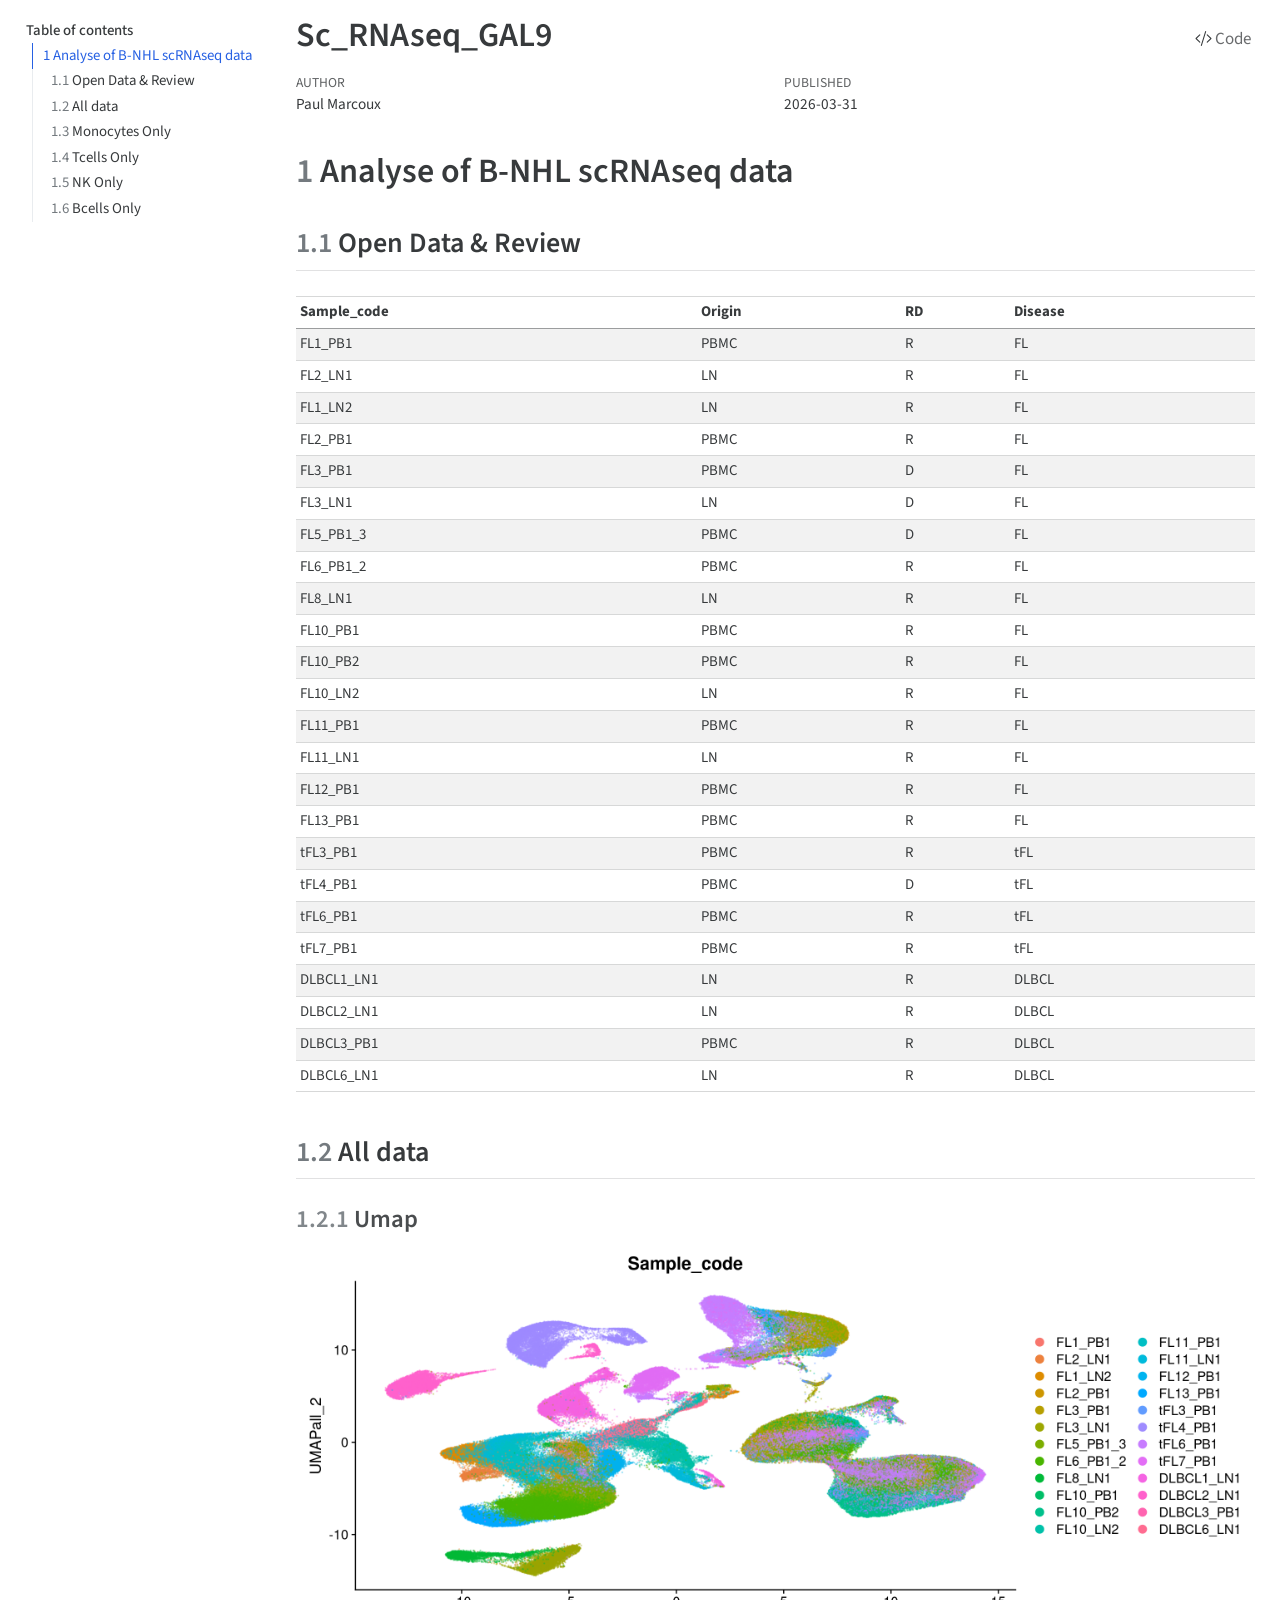
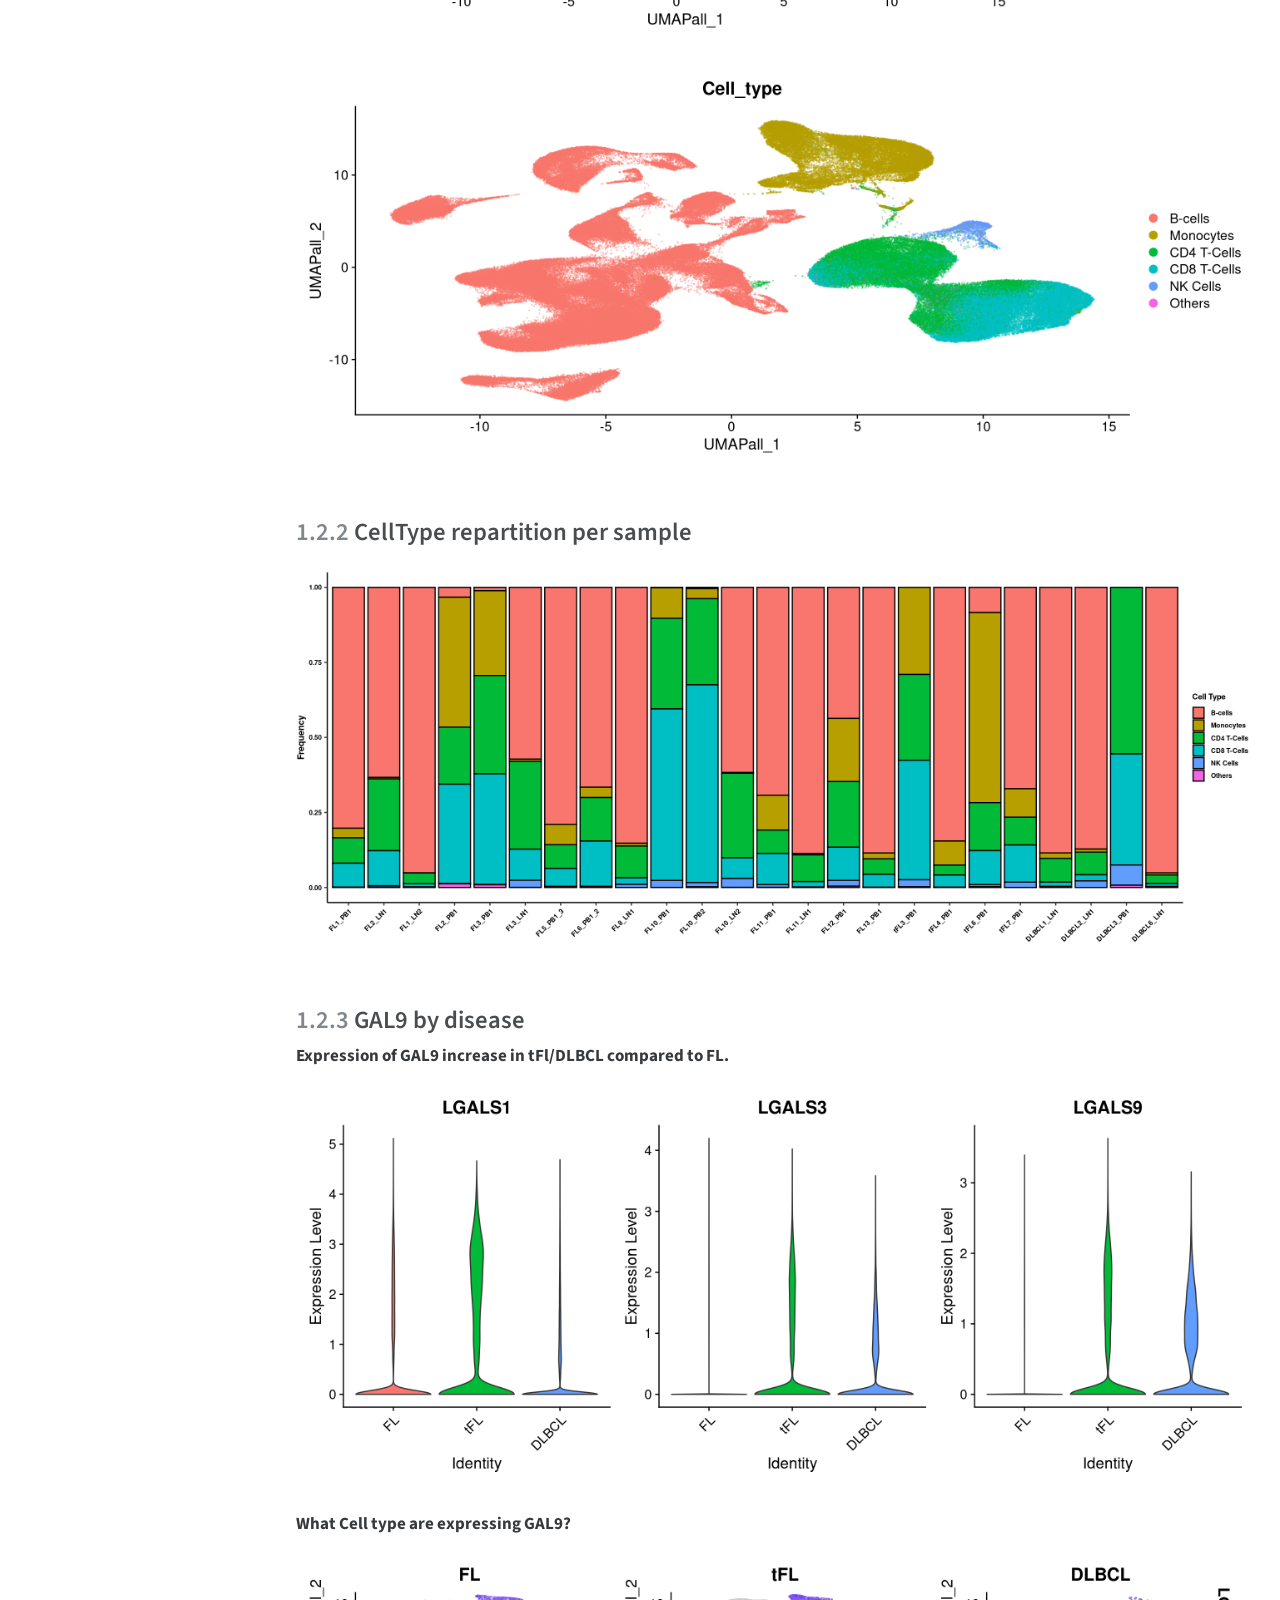
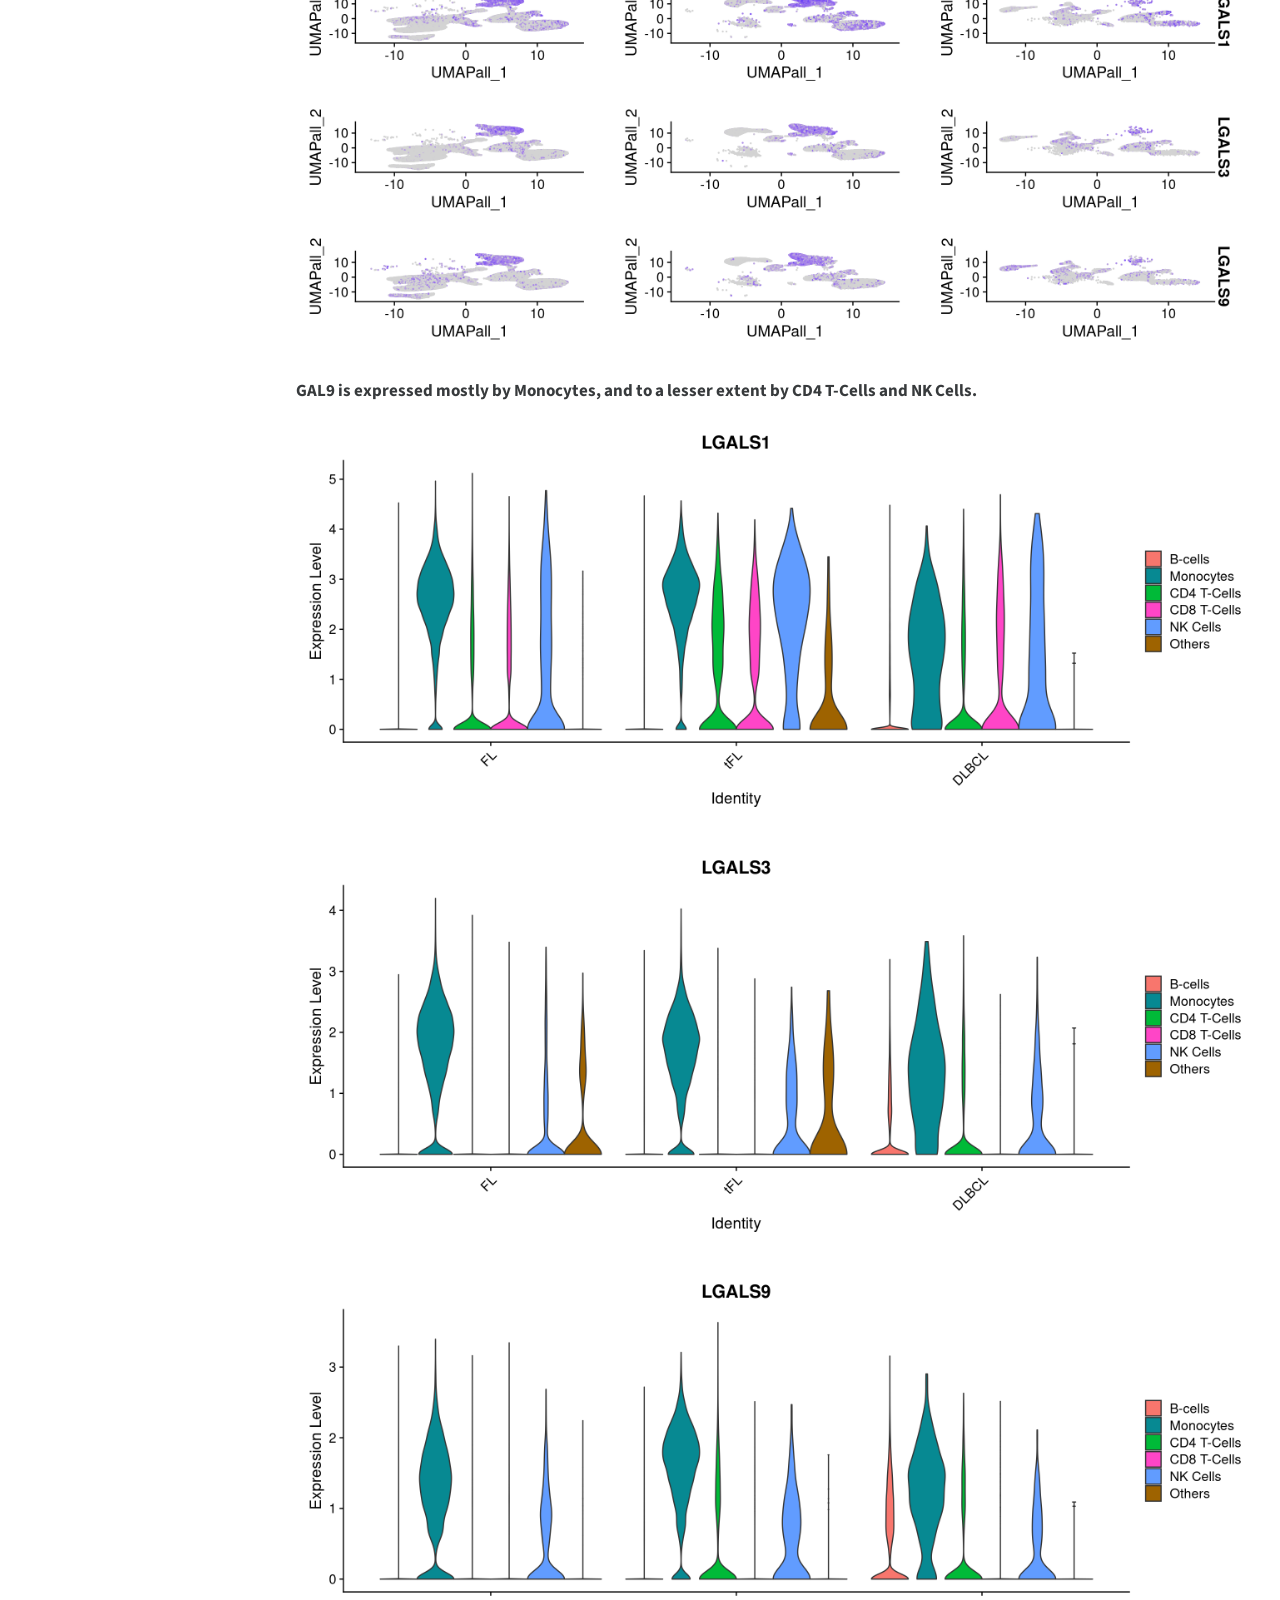
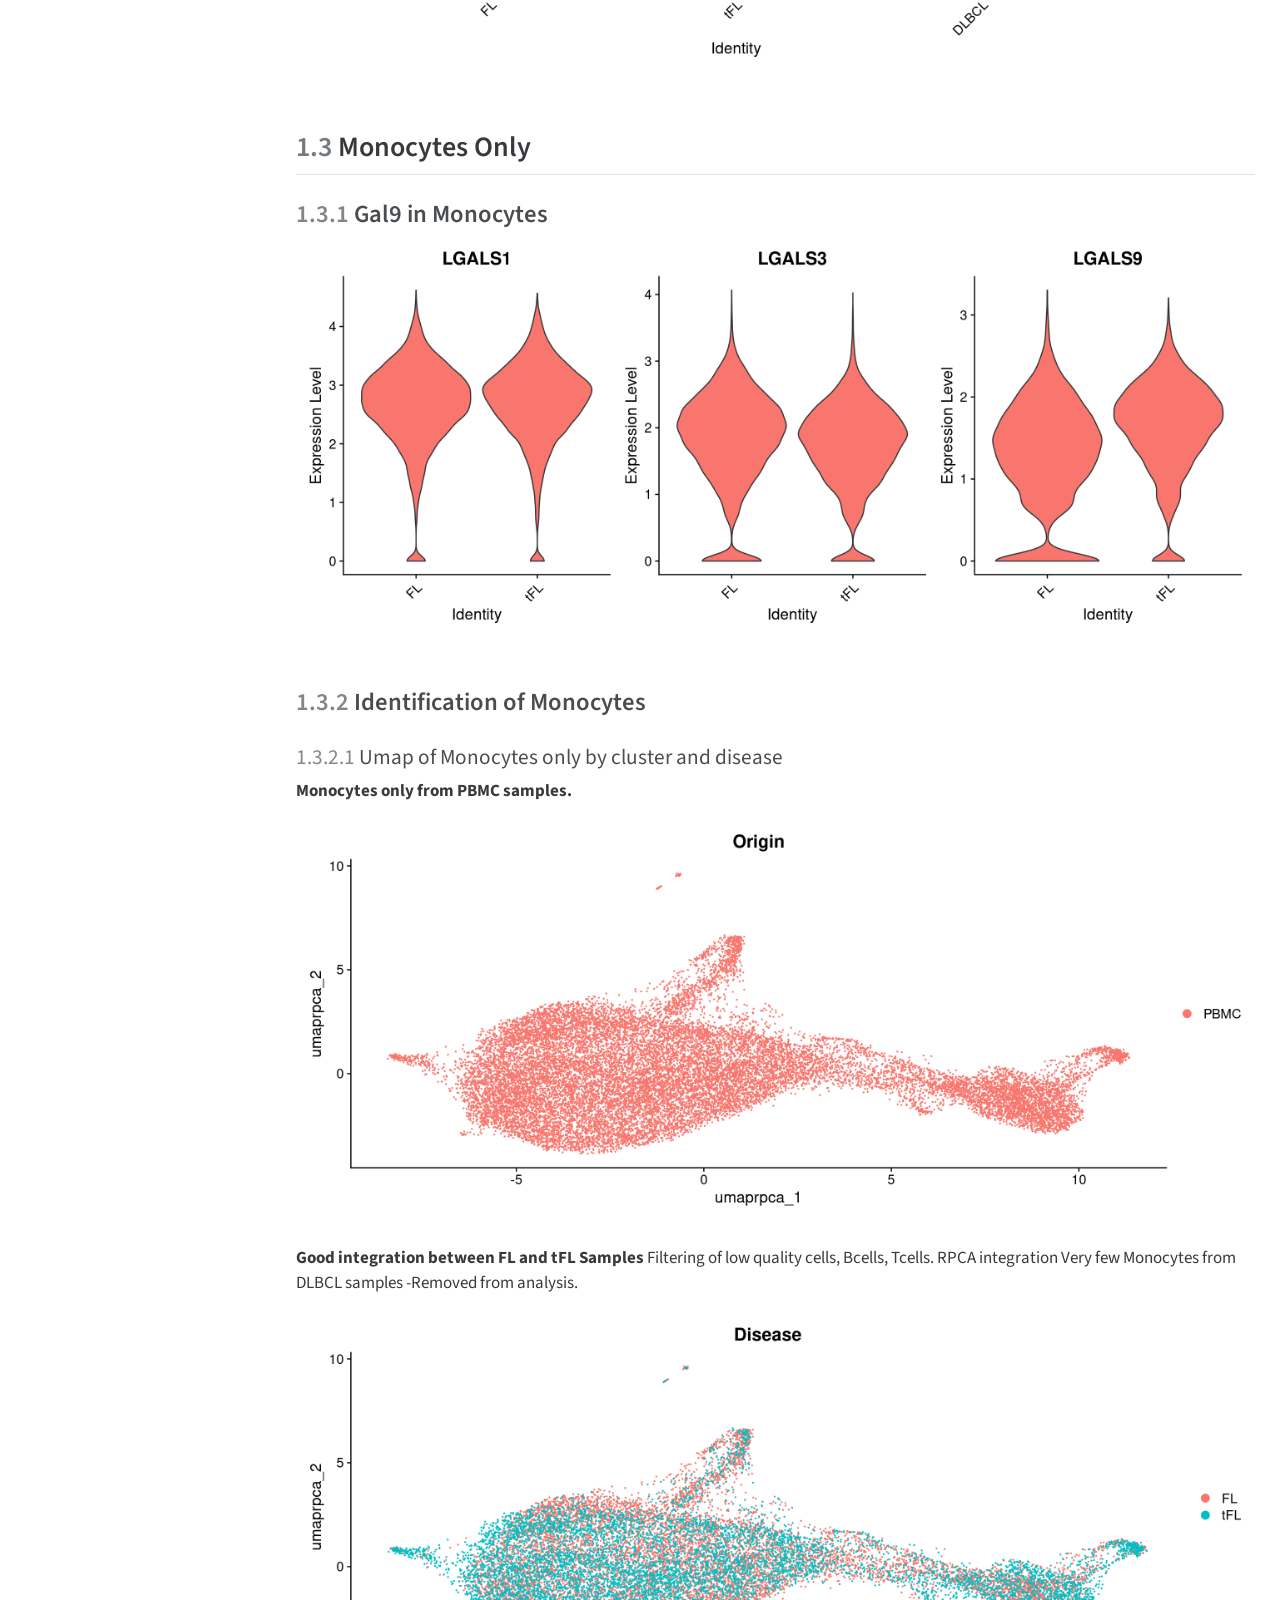
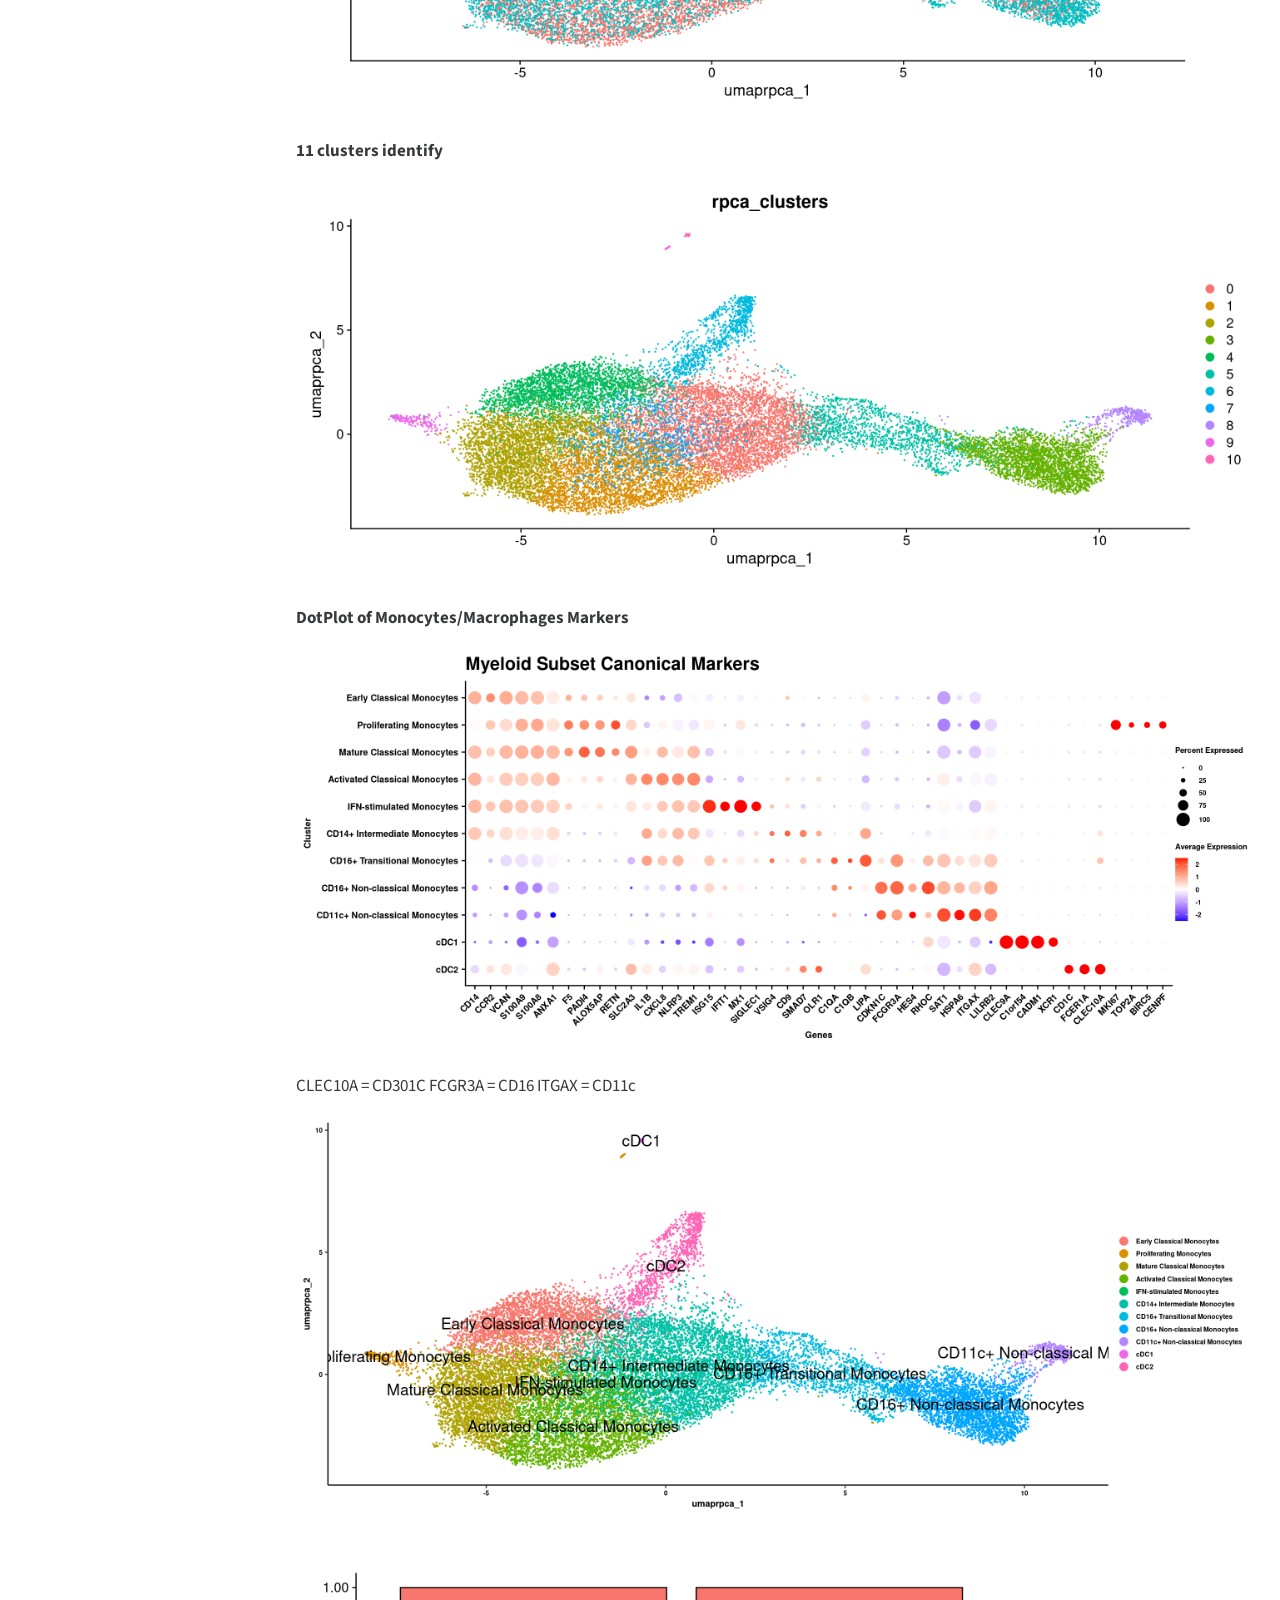
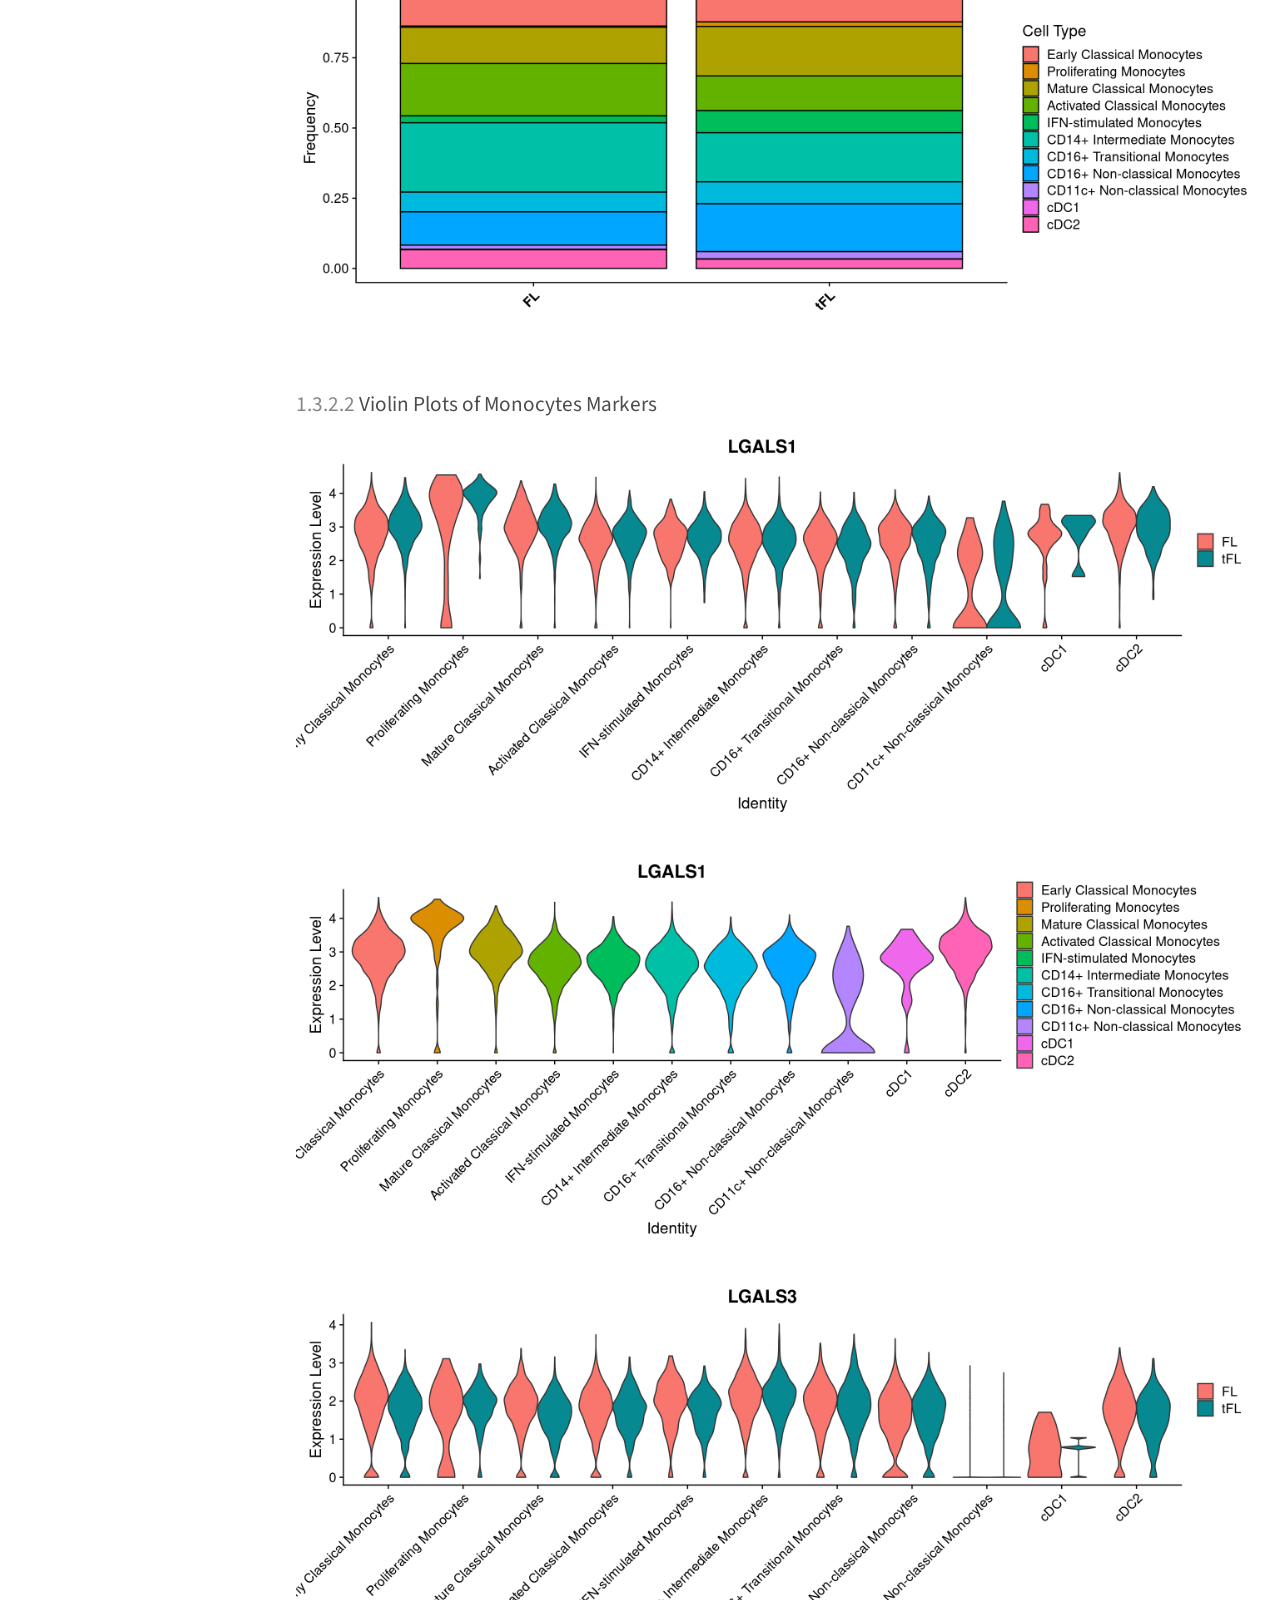
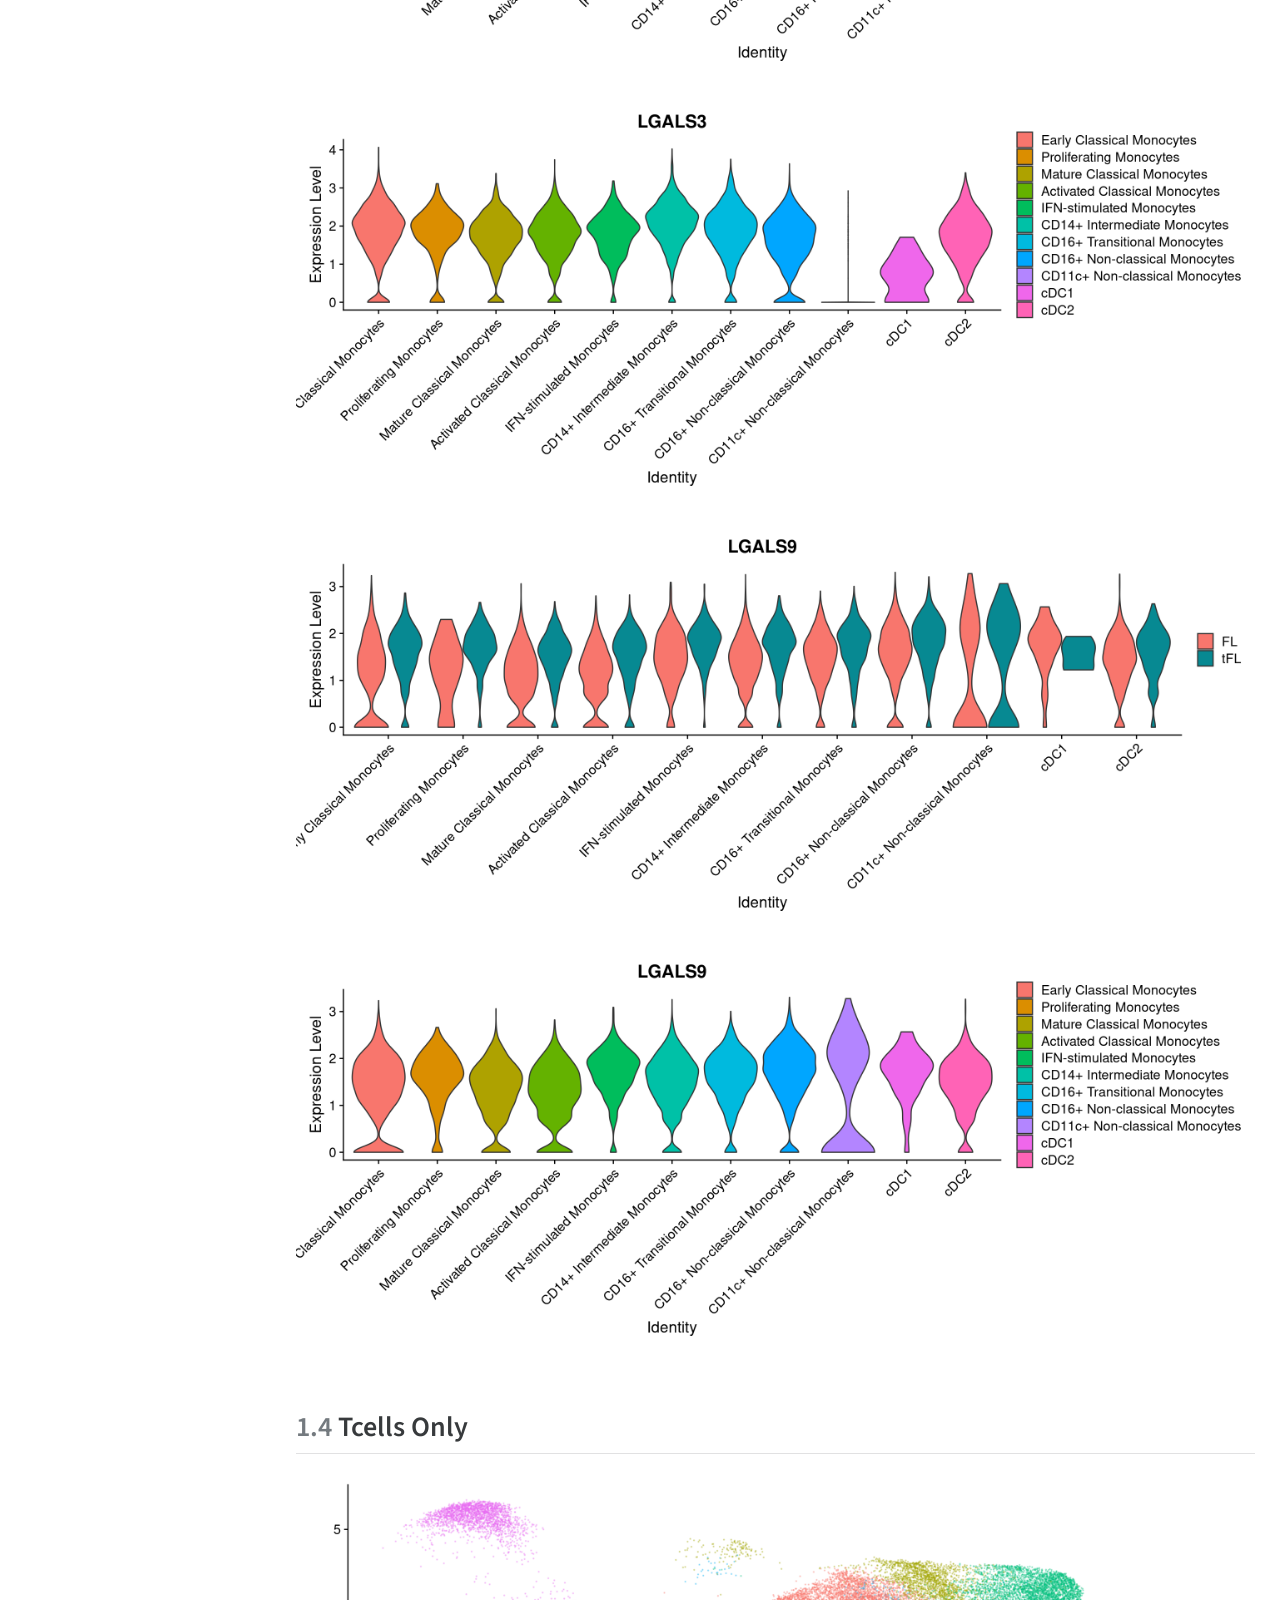
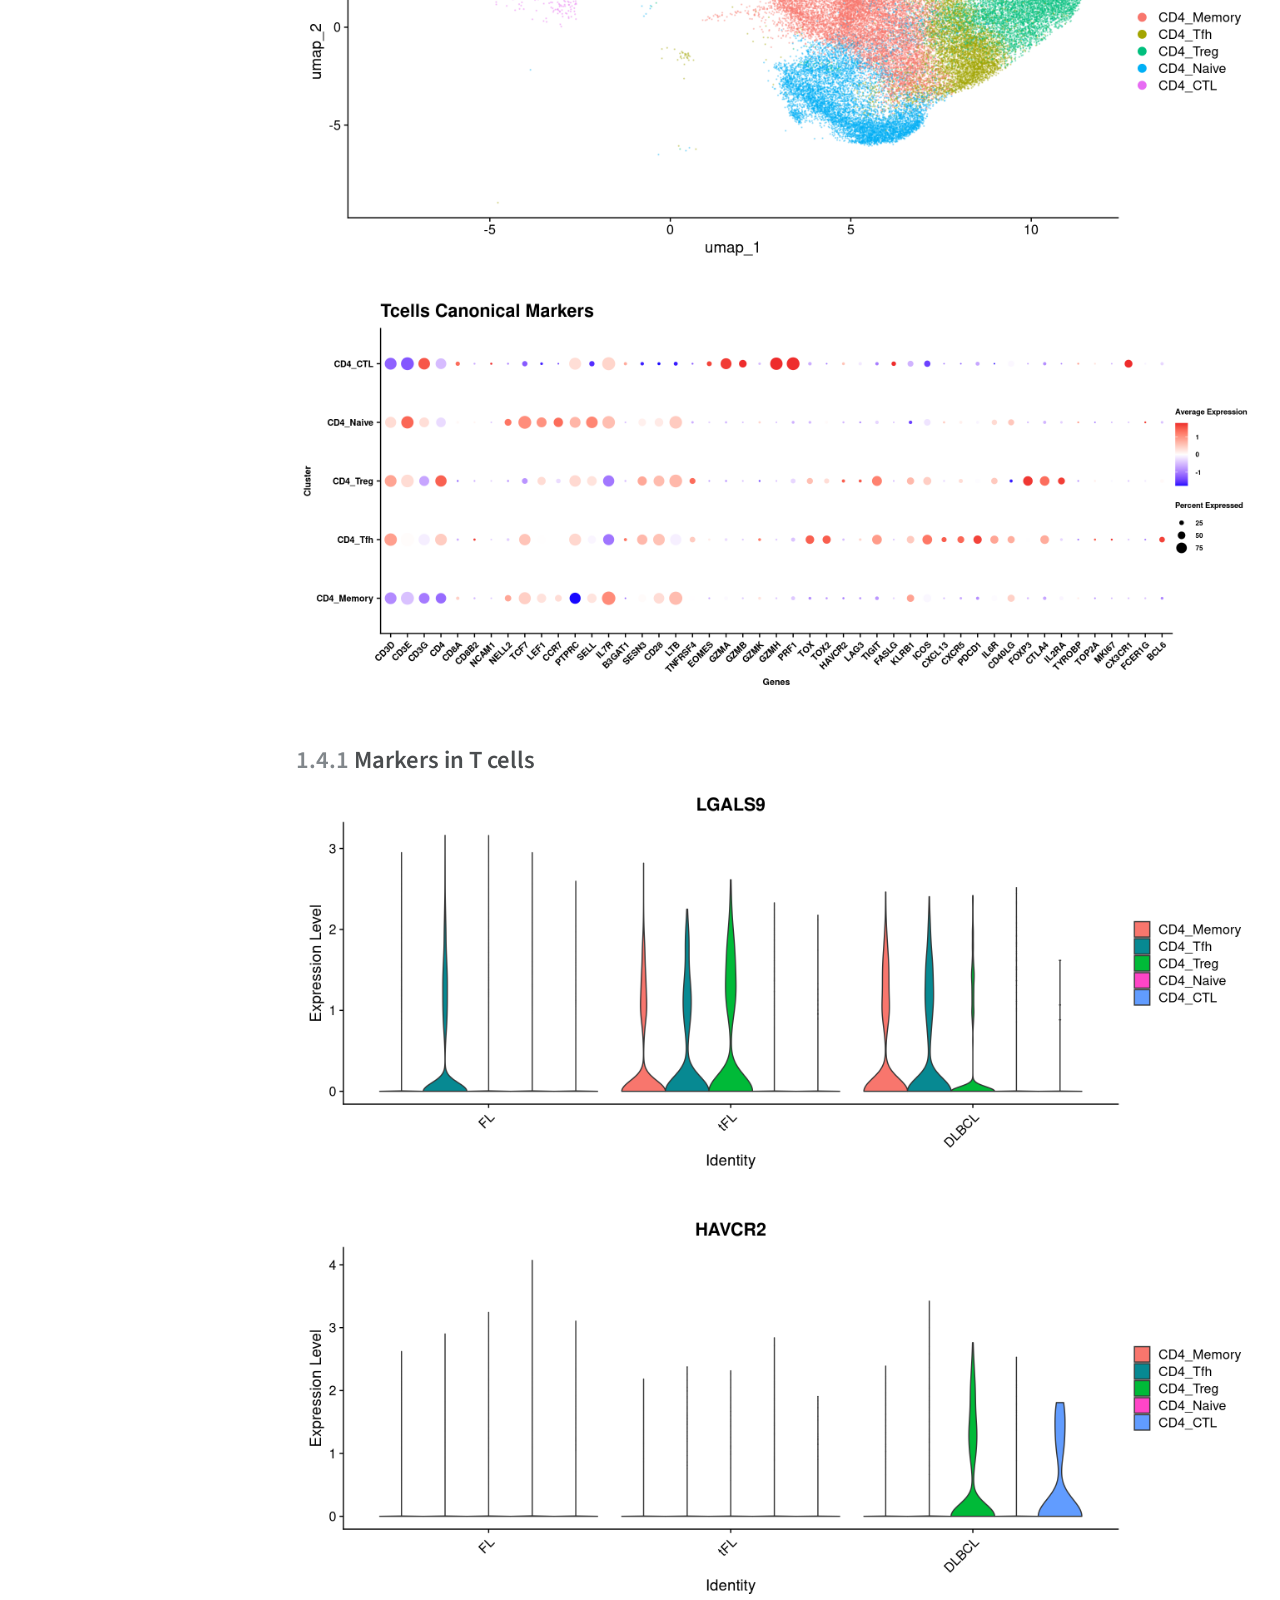
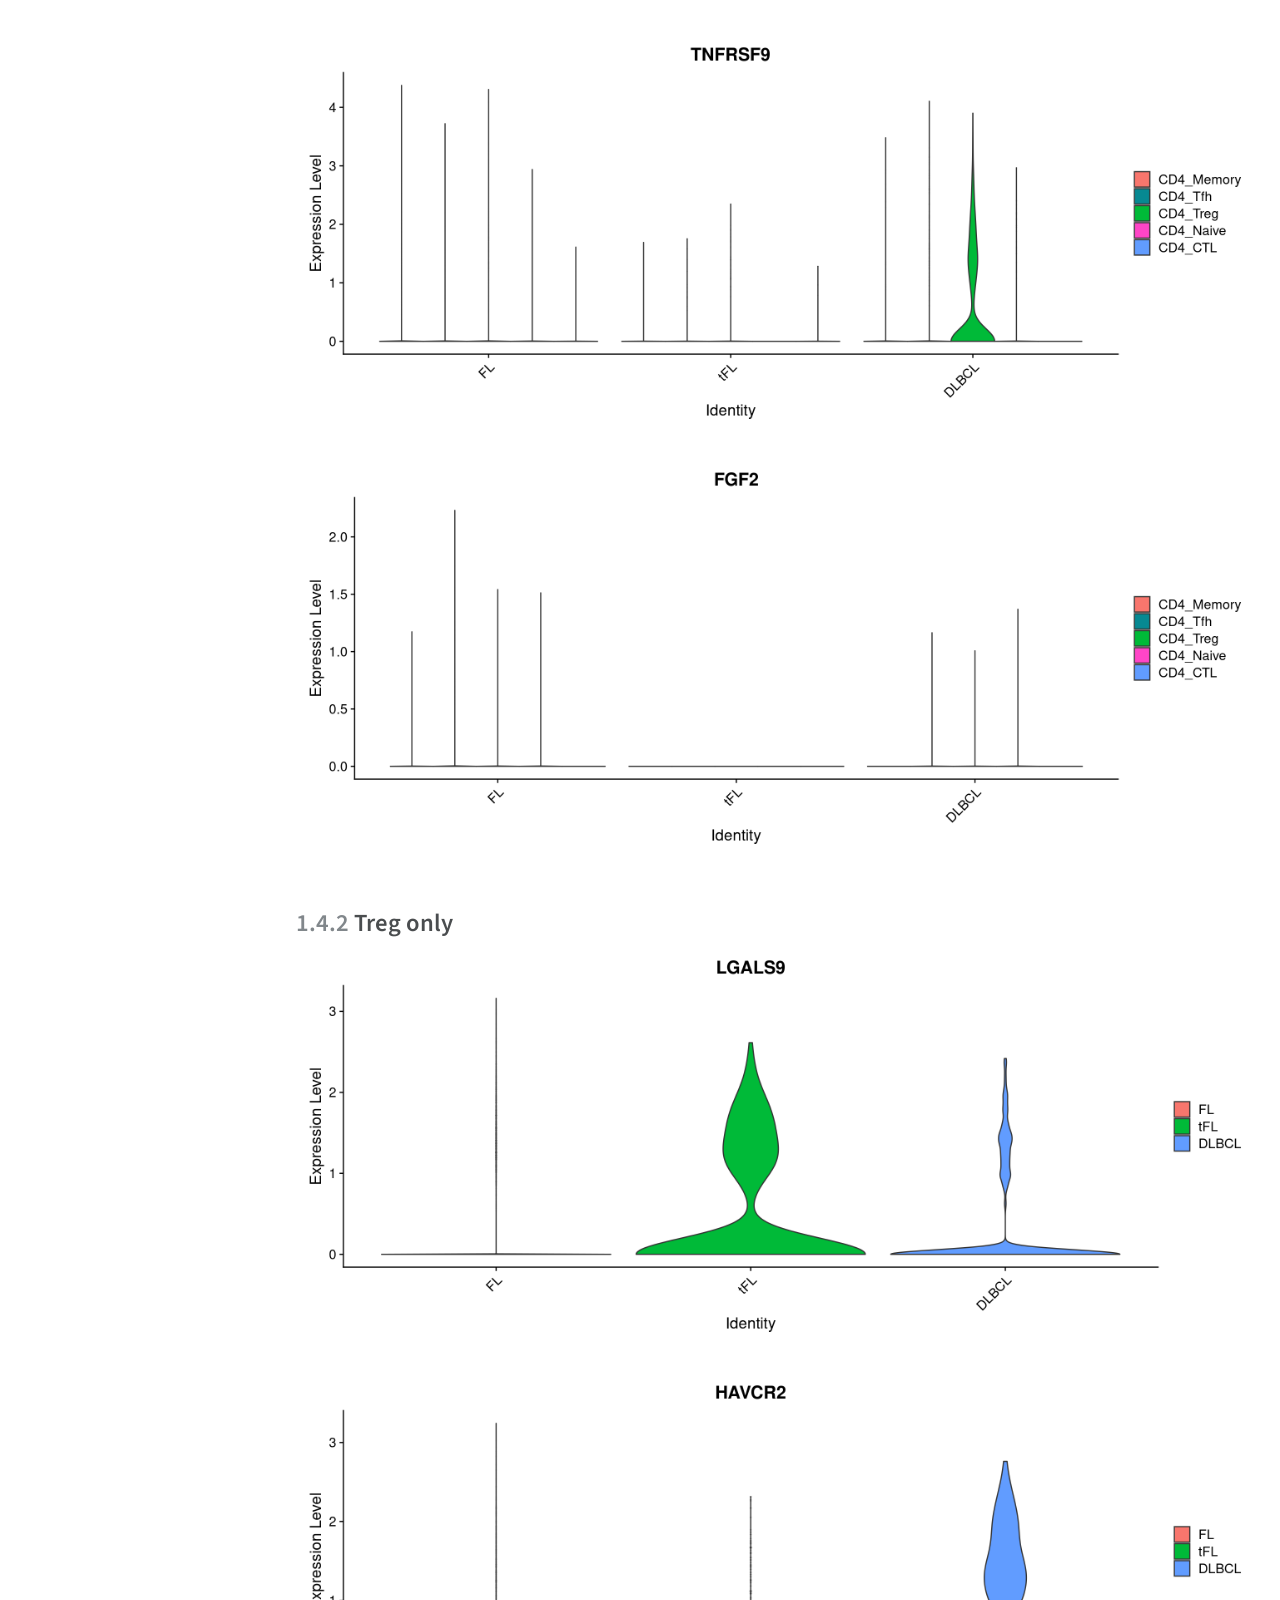
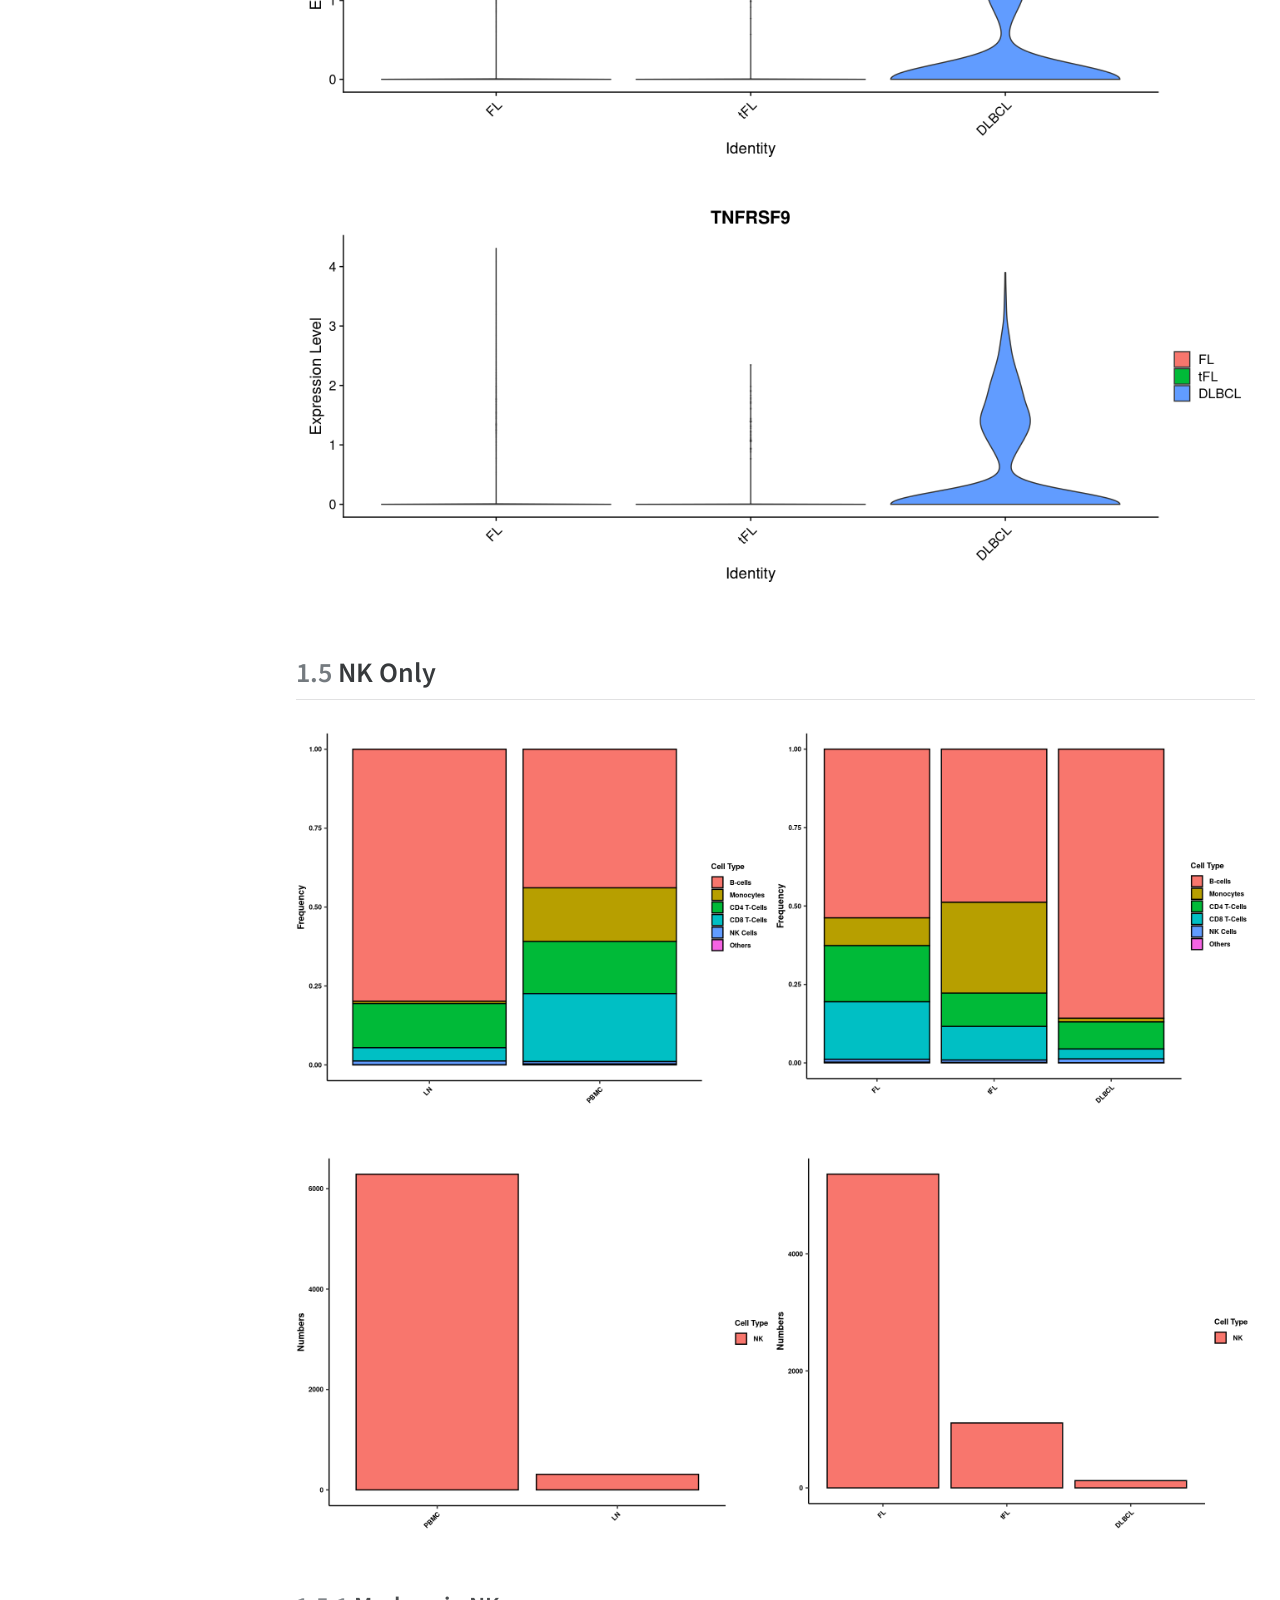
==== Sc_RNAseq_GAL9.html @ 0fa1326a "Built site for gh-pages" ====
<!DOCTYPE html>
<html xmlns="http://www.w3.org/1999/xhtml" lang="en" xml:lang="en"><head>

<meta charset="utf-8">
<meta name="generator" content="quarto-1.6.42">

<meta name="viewport" content="width=device-width, initial-scale=1.0, user-scalable=yes">

<meta name="author" content="Paul Marcoux">
<meta name="dcterms.date" content="2026-03-31">

<title>Sc_RNAseq_GAL9</title>
<style>
code{white-space: pre-wrap;}
span.smallcaps{font-variant: small-caps;}
div.columns{display: flex; gap: min(4vw, 1.5em);}
div.column{flex: auto; overflow-x: auto;}
div.hanging-indent{margin-left: 1.5em; text-indent: -1.5em;}
ul.task-list{list-style: none;}
ul.task-list li input[type="checkbox"] {
  width: 0.8em;
  margin: 0 0.8em 0.2em -1em; /* quarto-specific, see https://github.com/quarto-dev/quarto-cli/issues/4556 */ 
  vertical-align: middle;
}
/* CSS for syntax highlighting */
pre > code.sourceCode { white-space: pre; position: relative; }
pre > code.sourceCode > span { line-height: 1.25; }
pre > code.sourceCode > span:empty { height: 1.2em; }
.sourceCode { overflow: visible; }
code.sourceCode > span { color: inherit; text-decoration: inherit; }
div.sourceCode { margin: 1em 0; }
pre.sourceCode { margin: 0; }
@media screen {
div.sourceCode { overflow: auto; }
}
@media print {
pre > code.sourceCode { white-space: pre-wrap; }
pre > code.sourceCode > span { display: inline-block; text-indent: -5em; padding-left: 5em; }
}
pre.numberSource code
  { counter-reset: source-line 0; }
pre.numberSource code > span
  { position: relative; left: -4em; counter-increment: source-line; }
pre.numberSource code > span > a:first-child::before
  { content: counter(source-line);
    position: relative; left: -1em; text-align: right; vertical-align: baseline;
    border: none; display: inline-block;
    -webkit-touch-callout: none; -webkit-user-select: none;
    -khtml-user-select: none; -moz-user-select: none;
    -ms-user-select: none; user-select: none;
    padding: 0 4px; width: 4em;
  }
pre.numberSource { margin-left: 3em;  padding-left: 4px; }
div.sourceCode
  {   }
@media screen {
pre > code.sourceCode > span > a:first-child::before { text-decoration: underline; }
}
</style>


<script src="Sc_RNAseq_GAL9_files/libs/clipboard/clipboard.min.js"></script>
<script src="Sc_RNAseq_GAL9_files/libs/quarto-html/quarto.js"></script>
<script src="Sc_RNAseq_GAL9_files/libs/quarto-html/popper.min.js"></script>
<script src="Sc_RNAseq_GAL9_files/libs/quarto-html/tippy.umd.min.js"></script>
<script src="Sc_RNAseq_GAL9_files/libs/quarto-html/anchor.min.js"></script>
<link href="Sc_RNAseq_GAL9_files/libs/quarto-html/tippy.css" rel="stylesheet">
<link href="Sc_RNAseq_GAL9_files/libs/quarto-html/quarto-syntax-highlighting-2f5df379a58b258e96c21c0638c20c03.css" rel="stylesheet" id="quarto-text-highlighting-styles">
<script src="Sc_RNAseq_GAL9_files/libs/bootstrap/bootstrap.min.js"></script>
<link href="Sc_RNAseq_GAL9_files/libs/bootstrap/bootstrap-icons.css" rel="stylesheet">
<link href="Sc_RNAseq_GAL9_files/libs/bootstrap/bootstrap-c794ee49b626ebf914d72f2d9e6b3318.min.css" rel="stylesheet" append-hash="true" id="quarto-bootstrap" data-mode="light">


</head>

<body>

<div id="quarto-content" class="page-columns page-rows-contents page-layout-full toc-left">
<div id="quarto-sidebar-toc-left" class="sidebar toc-left">
  <nav id="TOC" role="doc-toc" class="toc-active">
    <h2 id="toc-title">Table of contents</h2>
   
  <ul>
  <li><a href="#analyse-of-b-nhl-scrnaseq-data" id="toc-analyse-of-b-nhl-scrnaseq-data" class="nav-link active" data-scroll-target="#analyse-of-b-nhl-scrnaseq-data"><span class="header-section-number">1</span> Analyse of B-NHL scRNAseq data</a>
  <ul class="collapse">
  <li><a href="#open-data-review" id="toc-open-data-review" class="nav-link" data-scroll-target="#open-data-review"><span class="header-section-number">1.1</span> Open Data &amp; Review</a></li>
  <li><a href="#all-data" id="toc-all-data" class="nav-link" data-scroll-target="#all-data"><span class="header-section-number">1.2</span> All data</a>
  <ul class="collapse">
  <li><a href="#umap" id="toc-umap" class="nav-link" data-scroll-target="#umap"><span class="header-section-number">1.2.1</span> Umap</a></li>
  <li><a href="#celltype-repartition-per-sample" id="toc-celltype-repartition-per-sample" class="nav-link" data-scroll-target="#celltype-repartition-per-sample"><span class="header-section-number">1.2.2</span> CellType repartition per sample</a></li>
  <li><a href="#gal9-by-disease" id="toc-gal9-by-disease" class="nav-link" data-scroll-target="#gal9-by-disease"><span class="header-section-number">1.2.3</span> GAL9 by disease</a></li>
  </ul></li>
  <li><a href="#monocytes-only" id="toc-monocytes-only" class="nav-link" data-scroll-target="#monocytes-only"><span class="header-section-number">1.3</span> Monocytes Only</a>
  <ul class="collapse">
  <li><a href="#gal9-in-monocytes" id="toc-gal9-in-monocytes" class="nav-link" data-scroll-target="#gal9-in-monocytes"><span class="header-section-number">1.3.1</span> Gal9 in Monocytes</a></li>
  <li><a href="#identification-of-monocytes" id="toc-identification-of-monocytes" class="nav-link" data-scroll-target="#identification-of-monocytes"><span class="header-section-number">1.3.2</span> Identification of Monocytes</a></li>
  </ul></li>
  <li><a href="#tcells-only" id="toc-tcells-only" class="nav-link" data-scroll-target="#tcells-only"><span class="header-section-number">1.4</span> Tcells Only</a>
  <ul class="collapse">
  <li><a href="#markers-in-t-cells" id="toc-markers-in-t-cells" class="nav-link" data-scroll-target="#markers-in-t-cells"><span class="header-section-number">1.4.1</span> Markers in T cells</a></li>
  <li><a href="#treg-only" id="toc-treg-only" class="nav-link" data-scroll-target="#treg-only"><span class="header-section-number">1.4.2</span> Treg only</a></li>
  </ul></li>
  <li><a href="#nk-only" id="toc-nk-only" class="nav-link" data-scroll-target="#nk-only"><span class="header-section-number">1.5</span> NK Only</a>
  <ul class="collapse">
  <li><a href="#markers-in-nk" id="toc-markers-in-nk" class="nav-link" data-scroll-target="#markers-in-nk"><span class="header-section-number">1.5.1</span> Markers in NK</a></li>
  </ul></li>
  <li><a href="#bcells-only" id="toc-bcells-only" class="nav-link" data-scroll-target="#bcells-only"><span class="header-section-number">1.6</span> Bcells Only</a>
  <ul class="collapse">
  <li><a href="#bcells-umap" id="toc-bcells-umap" class="nav-link" data-scroll-target="#bcells-umap"><span class="header-section-number">1.6.1</span> BCells Umap</a></li>
  <li><a href="#b-cells-repartition" id="toc-b-cells-repartition" class="nav-link" data-scroll-target="#b-cells-repartition"><span class="header-section-number">1.6.2</span> B Cells repartition</a></li>
  <li><a href="#markers-in-b-cells" id="toc-markers-in-b-cells" class="nav-link" data-scroll-target="#markers-in-b-cells"><span class="header-section-number">1.6.3</span> Markers in B Cells</a></li>
  </ul></li>
  </ul></li>
  </ul>
</nav>
</div>
<div id="quarto-margin-sidebar" class="sidebar margin-sidebar zindex-bottom">
</div>
<main class="content column-page-right" id="quarto-document-content">

<header id="title-block-header" class="quarto-title-block default">
<div class="quarto-title">
<div class="quarto-title-block"><div><h1 class="title">Sc_RNAseq_GAL9</h1><button type="button" class="btn code-tools-button" id="quarto-code-tools-source"><i class="bi"></i> Code</button></div></div>
</div>



<div class="quarto-title-meta column-page-right">

    <div>
    <div class="quarto-title-meta-heading">Author</div>
    <div class="quarto-title-meta-contents">
             <p>Paul Marcoux </p>
          </div>
  </div>
    
    <div>
    <div class="quarto-title-meta-heading">Published</div>
    <div class="quarto-title-meta-contents">
      <p class="date">2026-03-31</p>
    </div>
  </div>
  
    
  </div>
  


</header>


<section id="analyse-of-b-nhl-scrnaseq-data" class="level1" data-number="1">
<h1 data-number="1"><span class="header-section-number">1</span> Analyse of B-NHL scRNAseq data</h1>
<section id="open-data-review" class="level2" data-number="1.1">
<h2 data-number="1.1" class="anchored" data-anchor-id="open-data-review"><span class="header-section-number">1.1</span> Open Data &amp; Review</h2>
<div class="cell">
<div class="cell-output-display">
<table class="caption-top table table-sm table-striped small">
<thead>
<tr class="header">
<th style="text-align: left;">Sample_code</th>
<th style="text-align: left;">Origin</th>
<th style="text-align: left;">RD</th>
<th style="text-align: left;">Disease</th>
</tr>
</thead>
<tbody>
<tr class="odd">
<td style="text-align: left;">FL1_PB1</td>
<td style="text-align: left;">PBMC</td>
<td style="text-align: left;">R</td>
<td style="text-align: left;">FL</td>
</tr>
<tr class="even">
<td style="text-align: left;">FL2_LN1</td>
<td style="text-align: left;">LN</td>
<td style="text-align: left;">R</td>
<td style="text-align: left;">FL</td>
</tr>
<tr class="odd">
<td style="text-align: left;">FL1_LN2</td>
<td style="text-align: left;">LN</td>
<td style="text-align: left;">R</td>
<td style="text-align: left;">FL</td>
</tr>
<tr class="even">
<td style="text-align: left;">FL2_PB1</td>
<td style="text-align: left;">PBMC</td>
<td style="text-align: left;">R</td>
<td style="text-align: left;">FL</td>
</tr>
<tr class="odd">
<td style="text-align: left;">FL3_PB1</td>
<td style="text-align: left;">PBMC</td>
<td style="text-align: left;">D</td>
<td style="text-align: left;">FL</td>
</tr>
<tr class="even">
<td style="text-align: left;">FL3_LN1</td>
<td style="text-align: left;">LN</td>
<td style="text-align: left;">D</td>
<td style="text-align: left;">FL</td>
</tr>
<tr class="odd">
<td style="text-align: left;">FL5_PB1_3</td>
<td style="text-align: left;">PBMC</td>
<td style="text-align: left;">D</td>
<td style="text-align: left;">FL</td>
</tr>
<tr class="even">
<td style="text-align: left;">FL6_PB1_2</td>
<td style="text-align: left;">PBMC</td>
<td style="text-align: left;">R</td>
<td style="text-align: left;">FL</td>
</tr>
<tr class="odd">
<td style="text-align: left;">FL8_LN1</td>
<td style="text-align: left;">LN</td>
<td style="text-align: left;">R</td>
<td style="text-align: left;">FL</td>
</tr>
<tr class="even">
<td style="text-align: left;">FL10_PB1</td>
<td style="text-align: left;">PBMC</td>
<td style="text-align: left;">R</td>
<td style="text-align: left;">FL</td>
</tr>
<tr class="odd">
<td style="text-align: left;">FL10_PB2</td>
<td style="text-align: left;">PBMC</td>
<td style="text-align: left;">R</td>
<td style="text-align: left;">FL</td>
</tr>
<tr class="even">
<td style="text-align: left;">FL10_LN2</td>
<td style="text-align: left;">LN</td>
<td style="text-align: left;">R</td>
<td style="text-align: left;">FL</td>
</tr>
<tr class="odd">
<td style="text-align: left;">FL11_PB1</td>
<td style="text-align: left;">PBMC</td>
<td style="text-align: left;">R</td>
<td style="text-align: left;">FL</td>
</tr>
<tr class="even">
<td style="text-align: left;">FL11_LN1</td>
<td style="text-align: left;">LN</td>
<td style="text-align: left;">R</td>
<td style="text-align: left;">FL</td>
</tr>
<tr class="odd">
<td style="text-align: left;">FL12_PB1</td>
<td style="text-align: left;">PBMC</td>
<td style="text-align: left;">R</td>
<td style="text-align: left;">FL</td>
</tr>
<tr class="even">
<td style="text-align: left;">FL13_PB1</td>
<td style="text-align: left;">PBMC</td>
<td style="text-align: left;">R</td>
<td style="text-align: left;">FL</td>
</tr>
<tr class="odd">
<td style="text-align: left;">tFL3_PB1</td>
<td style="text-align: left;">PBMC</td>
<td style="text-align: left;">R</td>
<td style="text-align: left;">tFL</td>
</tr>
<tr class="even">
<td style="text-align: left;">tFL4_PB1</td>
<td style="text-align: left;">PBMC</td>
<td style="text-align: left;">D</td>
<td style="text-align: left;">tFL</td>
</tr>
<tr class="odd">
<td style="text-align: left;">tFL6_PB1</td>
<td style="text-align: left;">PBMC</td>
<td style="text-align: left;">R</td>
<td style="text-align: left;">tFL</td>
</tr>
<tr class="even">
<td style="text-align: left;">tFL7_PB1</td>
<td style="text-align: left;">PBMC</td>
<td style="text-align: left;">R</td>
<td style="text-align: left;">tFL</td>
</tr>
<tr class="odd">
<td style="text-align: left;">DLBCL1_LN1</td>
<td style="text-align: left;">LN</td>
<td style="text-align: left;">R</td>
<td style="text-align: left;">DLBCL</td>
</tr>
<tr class="even">
<td style="text-align: left;">DLBCL2_LN1</td>
<td style="text-align: left;">LN</td>
<td style="text-align: left;">R</td>
<td style="text-align: left;">DLBCL</td>
</tr>
<tr class="odd">
<td style="text-align: left;">DLBCL3_PB1</td>
<td style="text-align: left;">PBMC</td>
<td style="text-align: left;">R</td>
<td style="text-align: left;">DLBCL</td>
</tr>
<tr class="even">
<td style="text-align: left;">DLBCL6_LN1</td>
<td style="text-align: left;">LN</td>
<td style="text-align: left;">R</td>
<td style="text-align: left;">DLBCL</td>
</tr>
</tbody>
</table>
</div>
</div>
</section>
<section id="all-data" class="level2" data-number="1.2">
<h2 data-number="1.2" class="anchored" data-anchor-id="all-data"><span class="header-section-number">1.2</span> All data</h2>
<section id="umap" class="level3" data-number="1.2.1">
<h3 data-number="1.2.1" class="anchored" data-anchor-id="umap"><span class="header-section-number">1.2.1</span> Umap</h3>
<div class="cell">
<div class="cell-output-display">
<div>
<figure class="figure">
<p><img src="Sc_RNAseq_GAL9_files/figure-html/unnamed-chunk-3-1.png" class="img-fluid figure-img" width="1152"></p>
</figure>
</div>
</div>
<div class="cell-output-display">
<div>
<figure class="figure">
<p><img src="Sc_RNAseq_GAL9_files/figure-html/unnamed-chunk-3-2.png" class="img-fluid figure-img" width="1152"></p>
</figure>
</div>
</div>
</div>
</section>
<section id="celltype-repartition-per-sample" class="level3" data-number="1.2.2">
<h3 data-number="1.2.2" class="anchored" data-anchor-id="celltype-repartition-per-sample"><span class="header-section-number">1.2.2</span> CellType repartition per sample</h3>
<div class="cell">
<div class="cell-output-display">
<div>
<figure class="figure">
<p><img src="Sc_RNAseq_GAL9_files/figure-html/CellType%20repartition%20per%20sample-1.png" class="img-fluid figure-img" width="1152"></p>
</figure>
</div>
</div>
</div>
</section>
<section id="gal9-by-disease" class="level3" data-number="1.2.3">
<h3 data-number="1.2.3" class="anchored" data-anchor-id="gal9-by-disease"><span class="header-section-number">1.2.3</span> GAL9 by disease</h3>
<p><strong>Expression of GAL9 increase in tFl/DLBCL compared to FL.</strong></p>
<div class="cell">
<div class="cell-output-display">
<div>
<figure class="figure">
<p><img src="Sc_RNAseq_GAL9_files/figure-html/unnamed-chunk-4-1.png" class="img-fluid figure-img" width="1152"></p>
</figure>
</div>
</div>
</div>
<p><strong>What Cell type are expressing GAL9? </strong></p>
<div class="cell">
<div class="cell-output-display">
<div>
<figure class="figure">
<p><img src="Sc_RNAseq_GAL9_files/figure-html/unnamed-chunk-5-1.png" class="img-fluid figure-img" width="1152"></p>
</figure>
</div>
</div>
</div>
<p><strong>GAL9 is expressed mostly by Monocytes, and to a lesser extent by CD4 T-Cells and NK Cells.</strong></p>
<div class="cell">
<div class="cell-output-display">
<div>
<figure class="figure">
<p><img src="Sc_RNAseq_GAL9_files/figure-html/unnamed-chunk-6-1.png" class="img-fluid figure-img" width="1152"></p>
</figure>
</div>
</div>
<div class="cell-output-display">
<div>
<figure class="figure">
<p><img src="Sc_RNAseq_GAL9_files/figure-html/unnamed-chunk-6-2.png" class="img-fluid figure-img" width="1152"></p>
</figure>
</div>
</div>
<div class="cell-output-display">
<div>
<figure class="figure">
<p><img src="Sc_RNAseq_GAL9_files/figure-html/unnamed-chunk-6-3.png" class="img-fluid figure-img" width="1152"></p>
</figure>
</div>
</div>
</div>
</section>
</section>
<section id="monocytes-only" class="level2" data-number="1.3">
<h2 data-number="1.3" class="anchored" data-anchor-id="monocytes-only"><span class="header-section-number">1.3</span> Monocytes Only</h2>
<section id="gal9-in-monocytes" class="level3" data-number="1.3.1">
<h3 data-number="1.3.1" class="anchored" data-anchor-id="gal9-in-monocytes"><span class="header-section-number">1.3.1</span> Gal9 in Monocytes</h3>
<div class="cell">
<div class="cell-output-display">
<div>
<figure class="figure">
<p><img src="Sc_RNAseq_GAL9_files/figure-html/unnamed-chunk-8-1.png" class="img-fluid figure-img" width="1152"></p>
</figure>
</div>
</div>
</div>
</section>
<section id="identification-of-monocytes" class="level3" data-number="1.3.2">
<h3 data-number="1.3.2" class="anchored" data-anchor-id="identification-of-monocytes"><span class="header-section-number">1.3.2</span> Identification of Monocytes</h3>
<section id="umap-of-monocytes-only-by-cluster-and-disease" class="level4" data-number="1.3.2.1">
<h4 data-number="1.3.2.1" class="anchored" data-anchor-id="umap-of-monocytes-only-by-cluster-and-disease"><span class="header-section-number">1.3.2.1</span> Umap of Monocytes only by cluster and disease</h4>
<p><strong>Monocytes only from PBMC samples.</strong></p>
<div class="cell">
<div class="cell-output-display">
<div>
<figure class="figure">
<p><img src="Sc_RNAseq_GAL9_files/figure-html/unnamed-chunk-9-1.png" class="img-fluid figure-img" width="1152"></p>
</figure>
</div>
</div>
</div>
<p><strong>Good integration between FL and tFL Samples</strong> Filtering of low quality cells, Bcells, Tcells. RPCA integration Very few Monocytes from DLBCL samples -Removed from analysis.</p>
<div class="cell">
<div class="cell-output-display">
<div>
<figure class="figure">
<p><img src="Sc_RNAseq_GAL9_files/figure-html/unnamed-chunk-10-1.png" class="img-fluid figure-img" width="1152"></p>
</figure>
</div>
</div>
</div>
<p><strong>11 clusters identify</strong></p>
<div class="cell">
<div class="cell-output-display">
<div>
<figure class="figure">
<p><img src="Sc_RNAseq_GAL9_files/figure-html/unnamed-chunk-11-1.png" class="img-fluid figure-img" width="1152"></p>
</figure>
</div>
</div>
</div>
<p><strong>DotPlot of Monocytes/Macrophages Markers</strong></p>
<div class="cell">
<div class="cell-output-display">
<div>
<figure class="figure">
<p><img src="Sc_RNAseq_GAL9_files/figure-html/unnamed-chunk-12-1.png" class="img-fluid figure-img" width="1152"></p>
</figure>
</div>
</div>
</div>
<p>CLEC10A = CD301C FCGR3A = CD16 ITGAX = CD11c</p>
<div class="cell">
<div class="cell-output-display">
<div>
<figure class="figure">
<p><img src="Sc_RNAseq_GAL9_files/figure-html/unnamed-chunk-13-1.png" class="img-fluid figure-img" width="1152"></p>
</figure>
</div>
</div>
</div>
<div class="cell">
<div class="cell-output-display">
<div>
<figure class="figure">
<p><img src="Sc_RNAseq_GAL9_files/figure-html/unnamed-chunk-14-1.png" class="img-fluid figure-img" width="1152"></p>
</figure>
</div>
</div>
</div>
</section>
<section id="violin-plots-of-monocytes-markers" class="level4" data-number="1.3.2.2">
<h4 data-number="1.3.2.2" class="anchored" data-anchor-id="violin-plots-of-monocytes-markers"><span class="header-section-number">1.3.2.2</span> Violin Plots of Monocytes Markers</h4>
<div class="cell">
<div class="cell-output-display">
<div>
<figure class="figure">
<p><img src="Sc_RNAseq_GAL9_files/figure-html/unnamed-chunk-15-1.png" class="img-fluid figure-img" width="1152"></p>
</figure>
</div>
</div>
<div class="cell-output-display">
<div>
<figure class="figure">
<p><img src="Sc_RNAseq_GAL9_files/figure-html/unnamed-chunk-15-2.png" class="img-fluid figure-img" width="1152"></p>
</figure>
</div>
</div>
<div class="cell-output-display">
<div>
<figure class="figure">
<p><img src="Sc_RNAseq_GAL9_files/figure-html/unnamed-chunk-15-3.png" class="img-fluid figure-img" width="1152"></p>
</figure>
</div>
</div>
<div class="cell-output-display">
<div>
<figure class="figure">
<p><img src="Sc_RNAseq_GAL9_files/figure-html/unnamed-chunk-15-4.png" class="img-fluid figure-img" width="1152"></p>
</figure>
</div>
</div>
<div class="cell-output-display">
<div>
<figure class="figure">
<p><img src="Sc_RNAseq_GAL9_files/figure-html/unnamed-chunk-15-5.png" class="img-fluid figure-img" width="1152"></p>
</figure>
</div>
</div>
<div class="cell-output-display">
<div>
<figure class="figure">
<p><img src="Sc_RNAseq_GAL9_files/figure-html/unnamed-chunk-15-6.png" class="img-fluid figure-img" width="1152"></p>
</figure>
</div>
</div>
</div>
</section>
</section>
</section>
<section id="tcells-only" class="level2" data-number="1.4">
<h2 data-number="1.4" class="anchored" data-anchor-id="tcells-only"><span class="header-section-number">1.4</span> Tcells Only</h2>
<div class="cell">
<div class="cell-output-display">
<div>
<figure class="figure">
<p><img src="Sc_RNAseq_GAL9_files/figure-html/unnamed-chunk-16-1.png" class="img-fluid figure-img" width="1152"></p>
</figure>
</div>
</div>
</div>
<div class="cell">
<div class="cell-output-display">
<div>
<figure class="figure">
<p><img src="Sc_RNAseq_GAL9_files/figure-html/Dot%20Plot%20T%20cell%20cluster-1.png" class="img-fluid figure-img" width="1152"></p>
</figure>
</div>
</div>
</div>
<section id="markers-in-t-cells" class="level3" data-number="1.4.1">
<h3 data-number="1.4.1" class="anchored" data-anchor-id="markers-in-t-cells"><span class="header-section-number">1.4.1</span> Markers in T cells</h3>
<div class="cell">
<div class="cell-output-display">
<div>
<figure class="figure">
<p><img src="Sc_RNAseq_GAL9_files/figure-html/unnamed-chunk-17-1.png" class="img-fluid figure-img" width="1152"></p>
</figure>
</div>
</div>
<div class="cell-output-display">
<div>
<figure class="figure">
<p><img src="Sc_RNAseq_GAL9_files/figure-html/unnamed-chunk-17-2.png" class="img-fluid figure-img" width="1152"></p>
</figure>
</div>
</div>
<div class="cell-output-display">
<div>
<figure class="figure">
<p><img src="Sc_RNAseq_GAL9_files/figure-html/unnamed-chunk-17-3.png" class="img-fluid figure-img" width="1152"></p>
</figure>
</div>
</div>
<div class="cell-output-display">
<div>
<figure class="figure">
<p><img src="Sc_RNAseq_GAL9_files/figure-html/unnamed-chunk-17-4.png" class="img-fluid figure-img" width="1152"></p>
</figure>
</div>
</div>
</div>
</section>
<section id="treg-only" class="level3" data-number="1.4.2">
<h3 data-number="1.4.2" class="anchored" data-anchor-id="treg-only"><span class="header-section-number">1.4.2</span> Treg only</h3>
<div class="cell">
<div class="cell-output-display">
<div>
<figure class="figure">
<p><img src="Sc_RNAseq_GAL9_files/figure-html/unnamed-chunk-18-1.png" class="img-fluid figure-img" width="1152"></p>
</figure>
</div>
</div>
<div class="cell-output-display">
<div>
<figure class="figure">
<p><img src="Sc_RNAseq_GAL9_files/figure-html/unnamed-chunk-18-2.png" class="img-fluid figure-img" width="1152"></p>
</figure>
</div>
</div>
<div class="cell-output-display">
<div>
<figure class="figure">
<p><img src="Sc_RNAseq_GAL9_files/figure-html/unnamed-chunk-18-3.png" class="img-fluid figure-img" width="1152"></p>
</figure>
</div>
</div>
</div>
</section>
</section>
<section id="nk-only" class="level2" data-number="1.5">
<h2 data-number="1.5" class="anchored" data-anchor-id="nk-only"><span class="header-section-number">1.5</span> NK Only</h2>
<div class="cell">
<div class="cell-output-display">
<div>
<figure class="figure">
<p><img src="Sc_RNAseq_GAL9_files/figure-html/unnamed-chunk-19-1.png" class="img-fluid figure-img" width="1152"></p>
</figure>
</div>
</div>
</div>
<div class="cell">
<div class="cell-output-display">
<div>
<figure class="figure">
<p><img src="Sc_RNAseq_GAL9_files/figure-html/unnamed-chunk-20-1.png" class="img-fluid figure-img" width="1152"></p>
</figure>
</div>
</div>
</div>
<section id="markers-in-nk" class="level3" data-number="1.5.1">
<h3 data-number="1.5.1" class="anchored" data-anchor-id="markers-in-nk"><span class="header-section-number">1.5.1</span> Markers in NK</h3>
<div class="cell">
<div class="cell-output-display">
<div>
<figure class="figure">
<p><img src="Sc_RNAseq_GAL9_files/figure-html/unnamed-chunk-21-1.png" class="img-fluid figure-img" width="1152"></p>
</figure>
</div>
</div>
<div class="cell-output-display">
<div>
<figure class="figure">
<p><img src="Sc_RNAseq_GAL9_files/figure-html/unnamed-chunk-21-2.png" class="img-fluid figure-img" width="1152"></p>
</figure>
</div>
</div>
<div class="cell-output-display">
<div>
<figure class="figure">
<p><img src="Sc_RNAseq_GAL9_files/figure-html/unnamed-chunk-21-3.png" class="img-fluid figure-img" width="1152"></p>
</figure>
</div>
</div>
<div class="cell-output-display">
<div>
<figure class="figure">
<p><img src="Sc_RNAseq_GAL9_files/figure-html/unnamed-chunk-21-4.png" class="img-fluid figure-img" width="1152"></p>
</figure>
</div>
</div>
</div>
</section>
</section>
<section id="bcells-only" class="level2" data-number="1.6">
<h2 data-number="1.6" class="anchored" data-anchor-id="bcells-only"><span class="header-section-number">1.6</span> Bcells Only</h2>
<section id="bcells-umap" class="level3" data-number="1.6.1">
<h3 data-number="1.6.1" class="anchored" data-anchor-id="bcells-umap"><span class="header-section-number">1.6.1</span> BCells Umap</h3>
<div class="cell">
<div class="cell-output-display">
<div>
<figure class="figure">
<p><img src="Sc_RNAseq_GAL9_files/figure-html/unnamed-chunk-24-1.png" class="img-fluid figure-img" width="1152"></p>
</figure>
</div>
</div>
<div class="cell-output-display">
<div>
<figure class="figure">
<p><img src="Sc_RNAseq_GAL9_files/figure-html/unnamed-chunk-24-2.png" class="img-fluid figure-img" width="1152"></p>
</figure>
</div>
</div>
<div class="cell-output-display">
<div>
<figure class="figure">
<p><img src="Sc_RNAseq_GAL9_files/figure-html/unnamed-chunk-24-3.png" class="img-fluid figure-img" width="1152"></p>
</figure>
</div>
</div>
</div>
</section>
<section id="b-cells-repartition" class="level3" data-number="1.6.2">
<h3 data-number="1.6.2" class="anchored" data-anchor-id="b-cells-repartition"><span class="header-section-number">1.6.2</span> B Cells repartition</h3>
<div class="cell">
<div class="cell-output-display">
<div>
<figure class="figure">
<p><img src="Sc_RNAseq_GAL9_files/figure-html/unnamed-chunk-25-1.png" class="img-fluid figure-img" width="1152"></p>
</figure>
</div>
</div>
<div class="cell-output-display">
<div>
<figure class="figure">
<p><img src="Sc_RNAseq_GAL9_files/figure-html/unnamed-chunk-25-2.png" class="img-fluid figure-img" width="1152"></p>
</figure>
</div>
</div>
</div>
</section>
<section id="markers-in-b-cells" class="level3" data-number="1.6.3">
<h3 data-number="1.6.3" class="anchored" data-anchor-id="markers-in-b-cells"><span class="header-section-number">1.6.3</span> Markers in B Cells</h3>
<div class="cell">
<div class="cell-output-display">
<div>
<figure class="figure">
<p><img src="Sc_RNAseq_GAL9_files/figure-html/unnamed-chunk-26-1.png" class="img-fluid figure-img" width="1152"></p>
</figure>
</div>
</div>
<div class="cell-output-display">
<div>
<figure class="figure">
<p><img src="Sc_RNAseq_GAL9_files/figure-html/unnamed-chunk-26-2.png" class="img-fluid figure-img" width="1152"></p>
</figure>
</div>
</div>
</div>
<!-- -->

</section>
</section>
</section>

</main>
<!-- /main column -->
<script id="quarto-html-after-body" type="application/javascript">
window.document.addEventListener("DOMContentLoaded", function (event) {
  const toggleBodyColorMode = (bsSheetEl) => {
    const mode = bsSheetEl.getAttribute("data-mode");
    const bodyEl = window.document.querySelector("body");
    if (mode === "dark") {
      bodyEl.classList.add("quarto-dark");
      bodyEl.classList.remove("quarto-light");
    } else {
      bodyEl.classList.add("quarto-light");
      bodyEl.classList.remove("quarto-dark");
    }
  }
  const toggleBodyColorPrimary = () => {
    const bsSheetEl = window.document.querySelector("link#quarto-bootstrap");
    if (bsSheetEl) {
      toggleBodyColorMode(bsSheetEl);
    }
  }
  toggleBodyColorPrimary();  
  const icon = "";
  const anchorJS = new window.AnchorJS();
  anchorJS.options = {
    placement: 'right',
    icon: icon
  };
  anchorJS.add('.anchored');
  const isCodeAnnotation = (el) => {
    for (const clz of el.classList) {
      if (clz.startsWith('code-annotation-')) {                     
        return true;
      }
    }
    return false;
  }
  const onCopySuccess = function(e) {
    // button target
    const button = e.trigger;
    // don't keep focus
    button.blur();
    // flash "checked"
    button.classList.add('code-copy-button-checked');
    var currentTitle = button.getAttribute("title");
    button.setAttribute("title", "Copied!");
    let tooltip;
    if (window.bootstrap) {
      button.setAttribute("data-bs-toggle", "tooltip");
      button.setAttribute("data-bs-placement", "left");
      button.setAttribute("data-bs-title", "Copied!");
      tooltip = new bootstrap.Tooltip(button, 
        { trigger: "manual", 
          customClass: "code-copy-button-tooltip",
          offset: [0, -8]});
      tooltip.show();    
    }
    setTimeout(function() {
      if (tooltip) {
        tooltip.hide();
        button.removeAttribute("data-bs-title");
        button.removeAttribute("data-bs-toggle");
        button.removeAttribute("data-bs-placement");
      }
      button.setAttribute("title", currentTitle);
      button.classList.remove('code-copy-button-checked');
    }, 1000);
    // clear code selection
    e.clearSelection();
  }
  const getTextToCopy = function(trigger) {
      const codeEl = trigger.previousElementSibling.cloneNode(true);
      for (const childEl of codeEl.children) {
        if (isCodeAnnotation(childEl)) {
          childEl.remove();
        }
      }
      return codeEl.innerText;
  }
  const clipboard = new window.ClipboardJS('.code-copy-button:not([data-in-quarto-modal])', {
    text: getTextToCopy
  });
  clipboard.on('success', onCopySuccess);
  if (window.document.getElementById('quarto-embedded-source-code-modal')) {
    const clipboardModal = new window.ClipboardJS('.code-copy-button[data-in-quarto-modal]', {
      text: getTextToCopy,
      container: window.document.getElementById('quarto-embedded-source-code-modal')
    });
    clipboardModal.on('success', onCopySuccess);
  }
  const viewSource = window.document.getElementById('quarto-view-source') ||
                     window.document.getElementById('quarto-code-tools-source');
  if (viewSource) {
    const sourceUrl = viewSource.getAttribute("data-quarto-source-url");
    viewSource.addEventListener("click", function(e) {
      if (sourceUrl) {
        // rstudio viewer pane
        if (/\bcapabilities=\b/.test(window.location)) {
          window.open(sourceUrl);
        } else {
          window.location.href = sourceUrl;
        }
      } else {
        const modal = new bootstrap.Modal(document.getElementById('quarto-embedded-source-code-modal'));
        modal.show();
      }
      return false;
    });
  }
  function toggleCodeHandler(show) {
    return function(e) {
      const detailsSrc = window.document.querySelectorAll(".cell > details > .sourceCode");
      for (let i=0; i<detailsSrc.length; i++) {
        const details = detailsSrc[i].parentElement;
        if (show) {
          details.open = true;
        } else {
          details.removeAttribute("open");
        }
      }
      const cellCodeDivs = window.document.querySelectorAll(".cell > .sourceCode");
      const fromCls = show ? "hidden" : "unhidden";
      const toCls = show ? "unhidden" : "hidden";
      for (let i=0; i<cellCodeDivs.length; i++) {
        const codeDiv = cellCodeDivs[i];
        if (codeDiv.classList.contains(fromCls)) {
          codeDiv.classList.remove(fromCls);
          codeDiv.classList.add(toCls);
        } 
      }
      return false;
    }
  }
  const hideAllCode = window.document.getElementById("quarto-hide-all-code");
  if (hideAllCode) {
    hideAllCode.addEventListener("click", toggleCodeHandler(false));
  }
  const showAllCode = window.document.getElementById("quarto-show-all-code");
  if (showAllCode) {
    showAllCode.addEventListener("click", toggleCodeHandler(true));
  }
    var localhostRegex = new RegExp(/^(?:http|https):\/\/localhost\:?[0-9]*\//);
    var mailtoRegex = new RegExp(/^mailto:/);
      var filterRegex = new RegExp('/' + window.location.host + '/');
    var isInternal = (href) => {
        return filterRegex.test(href) || localhostRegex.test(href) || mailtoRegex.test(href);
    }
    // Inspect non-navigation links and adorn them if external
 	var links = window.document.querySelectorAll('a[href]:not(.nav-link):not(.navbar-brand):not(.toc-action):not(.sidebar-link):not(.sidebar-item-toggle):not(.pagination-link):not(.no-external):not([aria-hidden]):not(.dropdown-item):not(.quarto-navigation-tool):not(.about-link)');
    for (var i=0; i<links.length; i++) {
      const link = links[i];
      if (!isInternal(link.href)) {
        // undo the damage that might have been done by quarto-nav.js in the case of
        // links that we want to consider external
        if (link.dataset.originalHref !== undefined) {
          link.href = link.dataset.originalHref;
        }
      }
    }
  function tippyHover(el, contentFn, onTriggerFn, onUntriggerFn) {
    const config = {
      allowHTML: true,
      maxWidth: 500,
      delay: 100,
      arrow: false,
      appendTo: function(el) {
          return el.parentElement;
      },
      interactive: true,
      interactiveBorder: 10,
      theme: 'quarto',
      placement: 'bottom-start',
    };
    if (contentFn) {
      config.content = contentFn;
    }
    if (onTriggerFn) {
      config.onTrigger = onTriggerFn;
    }
    if (onUntriggerFn) {
      config.onUntrigger = onUntriggerFn;
    }
    window.tippy(el, config); 
  }
  const noterefs = window.document.querySelectorAll('a[role="doc-noteref"]');
  for (var i=0; i<noterefs.length; i++) {
    const ref = noterefs[i];
    tippyHover(ref, function() {
      // use id or data attribute instead here
      let href = ref.getAttribute('data-footnote-href') || ref.getAttribute('href');
      try { href = new URL(href).hash; } catch {}
      const id = href.replace(/^#\/?/, "");
      const note = window.document.getElementById(id);
      if (note) {
        return note.innerHTML;
      } else {
        return "";
      }
    });
  }
  const xrefs = window.document.querySelectorAll('a.quarto-xref');
  const processXRef = (id, note) => {
    // Strip column container classes
    const stripColumnClz = (el) => {
      el.classList.remove("page-full", "page-columns");
      if (el.children) {
        for (const child of el.children) {
          stripColumnClz(child);
        }
      }
    }
    stripColumnClz(note)
    if (id === null || id.startsWith('sec-')) {
      // Special case sections, only their first couple elements
      const container = document.createElement("div");
      if (note.children && note.children.length > 2) {
        container.appendChild(note.children[0].cloneNode(true));
        for (let i = 1; i < note.children.length; i++) {
          const child = note.children[i];
          if (child.tagName === "P" && child.innerText === "") {
            continue;
          } else {
            container.appendChild(child.cloneNode(true));
            break;
          }
        }
        if (window.Quarto?.typesetMath) {
          window.Quarto.typesetMath(container);
        }
        return container.innerHTML
      } else {
        if (window.Quarto?.typesetMath) {
          window.Quarto.typesetMath(note);
        }
        return note.innerHTML;
      }
    } else {
      // Remove any anchor links if they are present
      const anchorLink = note.querySelector('a.anchorjs-link');
      if (anchorLink) {
        anchorLink.remove();
      }
      if (window.Quarto?.typesetMath) {
        window.Quarto.typesetMath(note);
      }
      if (note.classList.contains("callout")) {
        return note.outerHTML;
      } else {
        return note.innerHTML;
      }
    }
  }
  for (var i=0; i<xrefs.length; i++) {
    const xref = xrefs[i];
    tippyHover(xref, undefined, function(instance) {
      instance.disable();
      let url = xref.getAttribute('href');
      let hash = undefined; 
      if (url.startsWith('#')) {
        hash = url;
      } else {
        try { hash = new URL(url).hash; } catch {}
      }
      if (hash) {
        const id = hash.replace(/^#\/?/, "");
        const note = window.document.getElementById(id);
        if (note !== null) {
          try {
            const html = processXRef(id, note.cloneNode(true));
            instance.setContent(html);
          } finally {
            instance.enable();
            instance.show();
          }
        } else {
          // See if we can fetch this
          fetch(url.split('#')[0])
          .then(res => res.text())
          .then(html => {
            const parser = new DOMParser();
            const htmlDoc = parser.parseFromString(html, "text/html");
            const note = htmlDoc.getElementById(id);
            if (note !== null) {
              const html = processXRef(id, note);
              instance.setContent(html);
            } 
          }).finally(() => {
            instance.enable();
            instance.show();
          });
        }
      } else {
        // See if we can fetch a full url (with no hash to target)
        // This is a special case and we should probably do some content thinning / targeting
        fetch(url)
        .then(res => res.text())
        .then(html => {
          const parser = new DOMParser();
          const htmlDoc = parser.parseFromString(html, "text/html");
          const note = htmlDoc.querySelector('main.content');
          if (note !== null) {
            // This should only happen for chapter cross references
            // (since there is no id in the URL)
            // remove the first header
            if (note.children.length > 0 && note.children[0].tagName === "HEADER") {
              note.children[0].remove();
            }
            const html = processXRef(null, note);
            instance.setContent(html);
          } 
        }).finally(() => {
          instance.enable();
          instance.show();
        });
      }
    }, function(instance) {
    });
  }
      let selectedAnnoteEl;
      const selectorForAnnotation = ( cell, annotation) => {
        let cellAttr = 'data-code-cell="' + cell + '"';
        let lineAttr = 'data-code-annotation="' +  annotation + '"';
        const selector = 'span[' + cellAttr + '][' + lineAttr + ']';
        return selector;
      }
      const selectCodeLines = (annoteEl) => {
        const doc = window.document;
        const targetCell = annoteEl.getAttribute("data-target-cell");
        const targetAnnotation = annoteEl.getAttribute("data-target-annotation");
        const annoteSpan = window.document.querySelector(selectorForAnnotation(targetCell, targetAnnotation));
        const lines = annoteSpan.getAttribute("data-code-lines").split(",");
        const lineIds = lines.map((line) => {
          return targetCell + "-" + line;
        })
        let top = null;
        let height = null;
        let parent = null;
        if (lineIds.length > 0) {
            //compute the position of the single el (top and bottom and make a div)
            const el = window.document.getElementById(lineIds[0]);
            top = el.offsetTop;
            height = el.offsetHeight;
            parent = el.parentElement.parentElement;
          if (lineIds.length > 1) {
            const lastEl = window.document.getElementById(lineIds[lineIds.length - 1]);
            const bottom = lastEl.offsetTop + lastEl.offsetHeight;
            height = bottom - top;
          }
          if (top !== null && height !== null && parent !== null) {
            // cook up a div (if necessary) and position it 
            let div = window.document.getElementById("code-annotation-line-highlight");
            if (div === null) {
              div = window.document.createElement("div");
              div.setAttribute("id", "code-annotation-line-highlight");
              div.style.position = 'absolute';
              parent.appendChild(div);
            }
            div.style.top = top - 2 + "px";
            div.style.height = height + 4 + "px";
            div.style.left = 0;
            let gutterDiv = window.document.getElementById("code-annotation-line-highlight-gutter");
            if (gutterDiv === null) {
              gutterDiv = window.document.createElement("div");
              gutterDiv.setAttribute("id", "code-annotation-line-highlight-gutter");
              gutterDiv.style.position = 'absolute';
              const codeCell = window.document.getElementById(targetCell);
              const gutter = codeCell.querySelector('.code-annotation-gutter');
              gutter.appendChild(gutterDiv);
            }
            gutterDiv.style.top = top - 2 + "px";
            gutterDiv.style.height = height + 4 + "px";
          }
          selectedAnnoteEl = annoteEl;
        }
      };
      const unselectCodeLines = () => {
        const elementsIds = ["code-annotation-line-highlight", "code-annotation-line-highlight-gutter"];
        elementsIds.forEach((elId) => {
          const div = window.document.getElementById(elId);
          if (div) {
            div.remove();
          }
        });
        selectedAnnoteEl = undefined;
      };
        // Handle positioning of the toggle
    window.addEventListener(
      "resize",
      throttle(() => {
        elRect = undefined;
        if (selectedAnnoteEl) {
          selectCodeLines(selectedAnnoteEl);
        }
      }, 10)
    );
    function throttle(fn, ms) {
    let throttle = false;
    let timer;
      return (...args) => {
        if(!throttle) { // first call gets through
            fn.apply(this, args);
            throttle = true;
        } else { // all the others get throttled
            if(timer) clearTimeout(timer); // cancel #2
            timer = setTimeout(() => {
              fn.apply(this, args);
              timer = throttle = false;
            }, ms);
        }
      };
    }
      // Attach click handler to the DT
      const annoteDls = window.document.querySelectorAll('dt[data-target-cell]');
      for (const annoteDlNode of annoteDls) {
        annoteDlNode.addEventListener('click', (event) => {
          const clickedEl = event.target;
          if (clickedEl !== selectedAnnoteEl) {
            unselectCodeLines();
            const activeEl = window.document.querySelector('dt[data-target-cell].code-annotation-active');
            if (activeEl) {
              activeEl.classList.remove('code-annotation-active');
            }
            selectCodeLines(clickedEl);
            clickedEl.classList.add('code-annotation-active');
          } else {
            // Unselect the line
            unselectCodeLines();
            clickedEl.classList.remove('code-annotation-active');
          }
        });
      }
  const findCites = (el) => {
    const parentEl = el.parentElement;
    if (parentEl) {
      const cites = parentEl.dataset.cites;
      if (cites) {
        return {
          el,
          cites: cites.split(' ')
        };
      } else {
        return findCites(el.parentElement)
      }
    } else {
      return undefined;
    }
  };
  var bibliorefs = window.document.querySelectorAll('a[role="doc-biblioref"]');
  for (var i=0; i<bibliorefs.length; i++) {
    const ref = bibliorefs[i];
    const citeInfo = findCites(ref);
    if (citeInfo) {
      tippyHover(citeInfo.el, function() {
        var popup = window.document.createElement('div');
        citeInfo.cites.forEach(function(cite) {
          var citeDiv = window.document.createElement('div');
          citeDiv.classList.add('hanging-indent');
          citeDiv.classList.add('csl-entry');
          var biblioDiv = window.document.getElementById('ref-' + cite);
          if (biblioDiv) {
            citeDiv.innerHTML = biblioDiv.innerHTML;
          }
          popup.appendChild(citeDiv);
        });
        return popup.innerHTML;
      });
    }
  }
});
</script><div class="modal fade" id="quarto-embedded-source-code-modal" tabindex="-1" aria-labelledby="quarto-embedded-source-code-modal-label" aria-hidden="true"><div class="modal-dialog modal-dialog-scrollable"><div class="modal-content"><div class="modal-header"><h5 class="modal-title" id="quarto-embedded-source-code-modal-label">Source Code</h5><button class="btn-close" data-bs-dismiss="modal"></button></div><div class="modal-body"><div class="">
<div class="sourceCode" id="cb1" data-shortcodes="false"><pre class="sourceCode markdown code-with-copy"><code class="sourceCode markdown"><span id="cb1-1"><a href="#cb1-1" aria-hidden="true" tabindex="-1"></a><span class="co">---</span></span>
<span id="cb1-2"><a href="#cb1-2" aria-hidden="true" tabindex="-1"></a><span class="an">title:</span><span class="co"> "Sc_RNAseq_GAL9"</span></span>
<span id="cb1-3"><a href="#cb1-3" aria-hidden="true" tabindex="-1"></a><span class="an">author:</span><span class="co"> "Paul Marcoux"</span></span>
<span id="cb1-4"><a href="#cb1-4" aria-hidden="true" tabindex="-1"></a><span class="an">date:</span><span class="co"> today</span></span>
<span id="cb1-5"><a href="#cb1-5" aria-hidden="true" tabindex="-1"></a><span class="an">date-format:</span><span class="co"> "YYYY-MM-DD"</span></span>
<span id="cb1-6"><a href="#cb1-6" aria-hidden="true" tabindex="-1"></a><span class="an">format:</span><span class="co"> </span></span>
<span id="cb1-7"><a href="#cb1-7" aria-hidden="true" tabindex="-1"></a><span class="co">  html:</span></span>
<span id="cb1-8"><a href="#cb1-8" aria-hidden="true" tabindex="-1"></a><span class="co">    page-layout: full</span></span>
<span id="cb1-9"><a href="#cb1-9" aria-hidden="true" tabindex="-1"></a><span class="co">    toc: true</span></span>
<span id="cb1-10"><a href="#cb1-10" aria-hidden="true" tabindex="-1"></a><span class="co">    toc-depth: 3</span></span>
<span id="cb1-11"><a href="#cb1-11" aria-hidden="true" tabindex="-1"></a><span class="co">    toc-location: left</span></span>
<span id="cb1-12"><a href="#cb1-12" aria-hidden="true" tabindex="-1"></a><span class="co">    code-fold: true</span></span>
<span id="cb1-13"><a href="#cb1-13" aria-hidden="true" tabindex="-1"></a><span class="co">    echo: false</span></span>
<span id="cb1-14"><a href="#cb1-14" aria-hidden="true" tabindex="-1"></a><span class="co">    code-summary: "Show code"</span></span>
<span id="cb1-15"><a href="#cb1-15" aria-hidden="true" tabindex="-1"></a><span class="co">    code-tools: true</span></span>
<span id="cb1-16"><a href="#cb1-16" aria-hidden="true" tabindex="-1"></a><span class="co">    theme: cosmo</span></span>
<span id="cb1-17"><a href="#cb1-17" aria-hidden="true" tabindex="-1"></a><span class="co">    embed-resources: false</span></span>
<span id="cb1-18"><a href="#cb1-18" aria-hidden="true" tabindex="-1"></a><span class="co">    number-sections: true</span></span>
<span id="cb1-19"><a href="#cb1-19" aria-hidden="true" tabindex="-1"></a><span class="an">execute:</span></span>
<span id="cb1-20"><a href="#cb1-20" aria-hidden="true" tabindex="-1"></a><span class="co">  warning: false</span></span>
<span id="cb1-21"><a href="#cb1-21" aria-hidden="true" tabindex="-1"></a><span class="co">  message: false</span></span>
<span id="cb1-22"><a href="#cb1-22" aria-hidden="true" tabindex="-1"></a><span class="co">  freeze: auto</span></span>
<span id="cb1-23"><a href="#cb1-23" aria-hidden="true" tabindex="-1"></a><span class="co">  fig-width: 12</span></span>
<span id="cb1-24"><a href="#cb1-24" aria-hidden="true" tabindex="-1"></a><span class="co">  column: page</span></span>
<span id="cb1-25"><a href="#cb1-25" aria-hidden="true" tabindex="-1"></a><span class="co">---</span></span>
<span id="cb1-26"><a href="#cb1-26" aria-hidden="true" tabindex="-1"></a></span>
<span id="cb1-27"><a href="#cb1-27" aria-hidden="true" tabindex="-1"></a><span class="fu"># Analyse of B-NHL scRNAseq data</span></span>
<span id="cb1-28"><a href="#cb1-28" aria-hidden="true" tabindex="-1"></a></span>
<span id="cb1-29"><a href="#cb1-29" aria-hidden="true" tabindex="-1"></a><span class="fu">## Open Data &amp; Review</span></span>
<span id="cb1-30"><a href="#cb1-30" aria-hidden="true" tabindex="-1"></a></span>
<span id="cb1-33"><a href="#cb1-33" aria-hidden="true" tabindex="-1"></a><span class="in">```{r}</span></span>
<span id="cb1-34"><a href="#cb1-34" aria-hidden="true" tabindex="-1"></a><span class="co"># #| include: false</span></span>
<span id="cb1-35"><a href="#cb1-35" aria-hidden="true" tabindex="-1"></a><span class="fu">library</span>(here)</span>
<span id="cb1-36"><a href="#cb1-36" aria-hidden="true" tabindex="-1"></a><span class="fu">library</span>(gtools)</span>
<span id="cb1-37"><a href="#cb1-37" aria-hidden="true" tabindex="-1"></a><span class="fu">source</span>(<span class="fu">here</span>(<span class="st">'src/00_Open_metadata.R'</span>))</span>
<span id="cb1-38"><a href="#cb1-38" aria-hidden="true" tabindex="-1"></a><span class="fu">source</span>(<span class="fu">here</span>(<span class="st">'src/01_Open_sc_files.R'</span>))</span>
<span id="cb1-39"><a href="#cb1-39" aria-hidden="true" tabindex="-1"></a><span class="in">```</span></span>
<span id="cb1-40"><a href="#cb1-40" aria-hidden="true" tabindex="-1"></a></span>
<span id="cb1-43"><a href="#cb1-43" aria-hidden="true" tabindex="-1"></a><span class="in">```{r}</span></span>
<span id="cb1-44"><a href="#cb1-44" aria-hidden="true" tabindex="-1"></a>Data_info_patients <span class="ot">&lt;-</span> Metadata_All <span class="sc">|&gt;</span> <span class="fu">select</span>(Sample_code,Origin,RD,Disease) <span class="sc">|&gt;</span> <span class="fu">distinct</span>() </span>
<span id="cb1-45"><a href="#cb1-45" aria-hidden="true" tabindex="-1"></a></span>
<span id="cb1-46"><a href="#cb1-46" aria-hidden="true" tabindex="-1"></a>Data_info_patients <span class="ot">&lt;-</span> Data_info_patients[<span class="fu">mixedorder</span>(Data_info_patients<span class="sc">$</span>Sample_code), ]</span>
<span id="cb1-47"><a href="#cb1-47" aria-hidden="true" tabindex="-1"></a>knitr<span class="sc">::</span><span class="fu">kable</span>(Data_info_patients)</span>
<span id="cb1-48"><a href="#cb1-48" aria-hidden="true" tabindex="-1"></a></span>
<span id="cb1-49"><a href="#cb1-49" aria-hidden="true" tabindex="-1"></a><span class="in">```</span></span>
<span id="cb1-50"><a href="#cb1-50" aria-hidden="true" tabindex="-1"></a></span>
<span id="cb1-51"><a href="#cb1-51" aria-hidden="true" tabindex="-1"></a><span class="fu">## All data</span></span>
<span id="cb1-52"><a href="#cb1-52" aria-hidden="true" tabindex="-1"></a></span>
<span id="cb1-53"><a href="#cb1-53" aria-hidden="true" tabindex="-1"></a><span class="fu">### Umap</span></span>
<span id="cb1-54"><a href="#cb1-54" aria-hidden="true" tabindex="-1"></a></span>
<span id="cb1-57"><a href="#cb1-57" aria-hidden="true" tabindex="-1"></a><span class="in">```{r}</span></span>
<span id="cb1-58"><a href="#cb1-58" aria-hidden="true" tabindex="-1"></a><span class="fu">DimPlot</span>(AllSample,</span>
<span id="cb1-59"><a href="#cb1-59" aria-hidden="true" tabindex="-1"></a>        <span class="at">reduction =</span> <span class="st">"umap_all"</span>,</span>
<span id="cb1-60"><a href="#cb1-60" aria-hidden="true" tabindex="-1"></a>        <span class="at">label =</span> <span class="cn">FALSE</span>,</span>
<span id="cb1-61"><a href="#cb1-61" aria-hidden="true" tabindex="-1"></a>        <span class="at">pt.size =</span> <span class="fl">0.01</span>,</span>
<span id="cb1-62"><a href="#cb1-62" aria-hidden="true" tabindex="-1"></a>        <span class="at">raster =</span> <span class="cn">FALSE</span>,</span>
<span id="cb1-63"><a href="#cb1-63" aria-hidden="true" tabindex="-1"></a>        <span class="at">group.by =</span> <span class="st">"Sample_code"</span>,</span>
<span id="cb1-64"><a href="#cb1-64" aria-hidden="true" tabindex="-1"></a>        <span class="at">alpha =</span> <span class="fl">0.3</span></span>
<span id="cb1-65"><a href="#cb1-65" aria-hidden="true" tabindex="-1"></a>) </span>
<span id="cb1-66"><a href="#cb1-66" aria-hidden="true" tabindex="-1"></a><span class="fu">DimPlot</span>(AllSample,</span>
<span id="cb1-67"><a href="#cb1-67" aria-hidden="true" tabindex="-1"></a>        <span class="at">reduction =</span> <span class="st">"umap_all"</span>,</span>
<span id="cb1-68"><a href="#cb1-68" aria-hidden="true" tabindex="-1"></a>        <span class="at">label =</span> <span class="cn">FALSE</span>,</span>
<span id="cb1-69"><a href="#cb1-69" aria-hidden="true" tabindex="-1"></a>        <span class="at">pt.size =</span> <span class="fl">0.01</span>,</span>
<span id="cb1-70"><a href="#cb1-70" aria-hidden="true" tabindex="-1"></a>        <span class="at">raster =</span> <span class="cn">FALSE</span>,</span>
<span id="cb1-71"><a href="#cb1-71" aria-hidden="true" tabindex="-1"></a>        <span class="at">group.by =</span> <span class="st">"Cell_type"</span>,</span>
<span id="cb1-72"><a href="#cb1-72" aria-hidden="true" tabindex="-1"></a>        <span class="at">alpha =</span> <span class="fl">0.3</span></span>
<span id="cb1-73"><a href="#cb1-73" aria-hidden="true" tabindex="-1"></a>) </span>
<span id="cb1-74"><a href="#cb1-74" aria-hidden="true" tabindex="-1"></a><span class="in">```</span></span>
<span id="cb1-75"><a href="#cb1-75" aria-hidden="true" tabindex="-1"></a><span class="fu">### CellType repartition per sample</span></span>
<span id="cb1-76"><a href="#cb1-76" aria-hidden="true" tabindex="-1"></a><span class="in">```{r CellType repartition per sample }</span></span>
<span id="cb1-77"><a href="#cb1-77" aria-hidden="true" tabindex="-1"></a><span class="in">pochi::MetaDataPlot(AllSample, group.by = "Cell_type", split.by = "Sample_code", as.freq = T) +</span></span>
<span id="cb1-78"><a href="#cb1-78" aria-hidden="true" tabindex="-1"></a><span class="in">  labs(</span></span>
<span id="cb1-79"><a href="#cb1-79" aria-hidden="true" tabindex="-1"></a><span class="in">    title = "",</span></span>
<span id="cb1-80"><a href="#cb1-80" aria-hidden="true" tabindex="-1"></a><span class="in">    x = "", # Éviter de répéter des informations évidentes</span></span>
<span id="cb1-81"><a href="#cb1-81" aria-hidden="true" tabindex="-1"></a><span class="in">    y = "Frequency",</span></span>
<span id="cb1-82"><a href="#cb1-82" aria-hidden="true" tabindex="-1"></a><span class="in">    fill = "Cell Type"</span></span>
<span id="cb1-83"><a href="#cb1-83" aria-hidden="true" tabindex="-1"></a><span class="in">  ) +</span></span>
<span id="cb1-84"><a href="#cb1-84" aria-hidden="true" tabindex="-1"></a><span class="in">  labs(fill = "Cell Type") +</span></span>
<span id="cb1-85"><a href="#cb1-85" aria-hidden="true" tabindex="-1"></a><span class="in">  theme_blood() +</span></span>
<span id="cb1-86"><a href="#cb1-86" aria-hidden="true" tabindex="-1"></a><span class="in">  theme(axis.text.x = element_text(angle = 45, hjust = 1, vjust = 1, face = "bold")) # Inclinaison des labels</span></span>
<span id="cb1-87"><a href="#cb1-87" aria-hidden="true" tabindex="-1"></a><span class="in">```</span></span>
<span id="cb1-88"><a href="#cb1-88" aria-hidden="true" tabindex="-1"></a></span>
<span id="cb1-89"><a href="#cb1-89" aria-hidden="true" tabindex="-1"></a></span>
<span id="cb1-90"><a href="#cb1-90" aria-hidden="true" tabindex="-1"></a><span class="fu">### GAL9 by disease</span></span>
<span id="cb1-91"><a href="#cb1-91" aria-hidden="true" tabindex="-1"></a>**Expression of GAL9 increase in tFl/DLBCL compared to FL.**</span>
<span id="cb1-92"><a href="#cb1-92" aria-hidden="true" tabindex="-1"></a></span>
<span id="cb1-95"><a href="#cb1-95" aria-hidden="true" tabindex="-1"></a><span class="in">```{r}</span></span>
<span id="cb1-96"><a href="#cb1-96" aria-hidden="true" tabindex="-1"></a><span class="fu">VlnPlot</span>(AllSample,</span>
<span id="cb1-97"><a href="#cb1-97" aria-hidden="true" tabindex="-1"></a>            <span class="at">features =</span> <span class="fu">c</span>(<span class="st">"LGALS1"</span>,<span class="st">"LGALS3"</span>,<span class="st">"LGALS9"</span>),</span>
<span id="cb1-98"><a href="#cb1-98" aria-hidden="true" tabindex="-1"></a>            <span class="at">group.by =</span> <span class="st">"Disease"</span>,</span>
<span id="cb1-99"><a href="#cb1-99" aria-hidden="true" tabindex="-1"></a>            <span class="at">pt.size =</span> <span class="dv">0</span>,</span>
<span id="cb1-100"><a href="#cb1-100" aria-hidden="true" tabindex="-1"></a>            <span class="at">raster =</span> <span class="cn">FALSE</span></span>
<span id="cb1-101"><a href="#cb1-101" aria-hidden="true" tabindex="-1"></a>)</span>
<span id="cb1-102"><a href="#cb1-102" aria-hidden="true" tabindex="-1"></a><span class="in">```</span></span>
<span id="cb1-103"><a href="#cb1-103" aria-hidden="true" tabindex="-1"></a></span>
<span id="cb1-104"><a href="#cb1-104" aria-hidden="true" tabindex="-1"></a></span>
<span id="cb1-105"><a href="#cb1-105" aria-hidden="true" tabindex="-1"></a></span>
<span id="cb1-106"><a href="#cb1-106" aria-hidden="true" tabindex="-1"></a>**What Cell type are expressing GAL9? **</span>
<span id="cb1-109"><a href="#cb1-109" aria-hidden="true" tabindex="-1"></a><span class="in">```{r}</span></span>
<span id="cb1-110"><a href="#cb1-110" aria-hidden="true" tabindex="-1"></a><span class="fu">FeaturePlot</span>(AllSample,</span>
<span id="cb1-111"><a href="#cb1-111" aria-hidden="true" tabindex="-1"></a>            <span class="at">features =</span> <span class="fu">c</span>(<span class="st">"LGALS1"</span>,<span class="st">"LGALS3"</span>,<span class="st">"LGALS9"</span>),</span>
<span id="cb1-112"><a href="#cb1-112" aria-hidden="true" tabindex="-1"></a>            <span class="at">reduction =</span> <span class="st">"umap_all"</span>,</span>
<span id="cb1-113"><a href="#cb1-113" aria-hidden="true" tabindex="-1"></a>            <span class="at">split.by =</span> <span class="st">"Disease"</span>,</span>
<span id="cb1-114"><a href="#cb1-114" aria-hidden="true" tabindex="-1"></a>            <span class="at">pt.size =</span> <span class="fl">0.01</span>,</span>
<span id="cb1-115"><a href="#cb1-115" aria-hidden="true" tabindex="-1"></a>            <span class="at">raster =</span> <span class="cn">FALSE</span></span>
<span id="cb1-116"><a href="#cb1-116" aria-hidden="true" tabindex="-1"></a>)</span>
<span id="cb1-117"><a href="#cb1-117" aria-hidden="true" tabindex="-1"></a><span class="in">```</span></span>
<span id="cb1-118"><a href="#cb1-118" aria-hidden="true" tabindex="-1"></a></span>
<span id="cb1-119"><a href="#cb1-119" aria-hidden="true" tabindex="-1"></a>**GAL9 is expressed mostly by Monocytes, and to a lesser extent by CD4 T-Cells and NK Cells.**</span>
<span id="cb1-122"><a href="#cb1-122" aria-hidden="true" tabindex="-1"></a><span class="in">```{r}</span></span>
<span id="cb1-123"><a href="#cb1-123" aria-hidden="true" tabindex="-1"></a><span class="fu">VlnPlot</span>(AllSample,</span>
<span id="cb1-124"><a href="#cb1-124" aria-hidden="true" tabindex="-1"></a>        <span class="at">features =</span> <span class="fu">c</span>(<span class="st">"LGALS1"</span>),</span>
<span id="cb1-125"><a href="#cb1-125" aria-hidden="true" tabindex="-1"></a>        <span class="at">group.by =</span> <span class="st">"Disease"</span>,</span>
<span id="cb1-126"><a href="#cb1-126" aria-hidden="true" tabindex="-1"></a>        <span class="at">split.by =</span> <span class="st">"Cell_type"</span>,</span>
<span id="cb1-127"><a href="#cb1-127" aria-hidden="true" tabindex="-1"></a>        <span class="at">pt.size =</span> <span class="dv">0</span>,</span>
<span id="cb1-128"><a href="#cb1-128" aria-hidden="true" tabindex="-1"></a>        <span class="at">raster =</span> <span class="cn">FALSE</span></span>
<span id="cb1-129"><a href="#cb1-129" aria-hidden="true" tabindex="-1"></a>)</span>
<span id="cb1-130"><a href="#cb1-130" aria-hidden="true" tabindex="-1"></a><span class="fu">VlnPlot</span>(AllSample,</span>
<span id="cb1-131"><a href="#cb1-131" aria-hidden="true" tabindex="-1"></a>        <span class="at">features =</span> <span class="fu">c</span>(<span class="st">"LGALS3"</span>),</span>
<span id="cb1-132"><a href="#cb1-132" aria-hidden="true" tabindex="-1"></a>        <span class="at">group.by =</span> <span class="st">"Disease"</span>,</span>
<span id="cb1-133"><a href="#cb1-133" aria-hidden="true" tabindex="-1"></a>        <span class="at">split.by =</span> <span class="st">"Cell_type"</span>,</span>
<span id="cb1-134"><a href="#cb1-134" aria-hidden="true" tabindex="-1"></a>        <span class="at">pt.size =</span> <span class="dv">0</span>,</span>
<span id="cb1-135"><a href="#cb1-135" aria-hidden="true" tabindex="-1"></a>        <span class="at">raster =</span> <span class="cn">FALSE</span></span>
<span id="cb1-136"><a href="#cb1-136" aria-hidden="true" tabindex="-1"></a>)</span>
<span id="cb1-137"><a href="#cb1-137" aria-hidden="true" tabindex="-1"></a><span class="fu">VlnPlot</span>(AllSample,</span>
<span id="cb1-138"><a href="#cb1-138" aria-hidden="true" tabindex="-1"></a>        <span class="at">features =</span> <span class="fu">c</span>(<span class="st">"LGALS9"</span>),</span>
<span id="cb1-139"><a href="#cb1-139" aria-hidden="true" tabindex="-1"></a>        <span class="at">group.by =</span> <span class="st">"Disease"</span>,</span>
<span id="cb1-140"><a href="#cb1-140" aria-hidden="true" tabindex="-1"></a>        <span class="at">split.by =</span> <span class="st">"Cell_type"</span>,</span>
<span id="cb1-141"><a href="#cb1-141" aria-hidden="true" tabindex="-1"></a>        <span class="at">pt.size =</span> <span class="dv">0</span>,</span>
<span id="cb1-142"><a href="#cb1-142" aria-hidden="true" tabindex="-1"></a>        <span class="at">raster =</span> <span class="cn">FALSE</span></span>
<span id="cb1-143"><a href="#cb1-143" aria-hidden="true" tabindex="-1"></a>)</span>
<span id="cb1-144"><a href="#cb1-144" aria-hidden="true" tabindex="-1"></a><span class="in">```</span></span>
<span id="cb1-145"><a href="#cb1-145" aria-hidden="true" tabindex="-1"></a></span>
<span id="cb1-146"><a href="#cb1-146" aria-hidden="true" tabindex="-1"></a><span class="fu">## Monocytes Only</span></span>
<span id="cb1-149"><a href="#cb1-149" aria-hidden="true" tabindex="-1"></a><span class="in">```{r}</span></span>
<span id="cb1-150"><a href="#cb1-150" aria-hidden="true" tabindex="-1"></a>AllSample_subset_monocytes <span class="ot">&lt;-</span> <span class="fu">LoadSeuratRds</span>(<span class="fu">here</span>(<span class="st">"~/Postdoc/R/ScRNA_Barcelona/data/Seurat_obj/AllSample_subset_monocytes_cleaned_cca_rpca_integrated.rds"</span>))</span>
<span id="cb1-151"><a href="#cb1-151" aria-hidden="true" tabindex="-1"></a><span class="in">```</span></span>
<span id="cb1-152"><a href="#cb1-152" aria-hidden="true" tabindex="-1"></a></span>
<span id="cb1-153"><a href="#cb1-153" aria-hidden="true" tabindex="-1"></a><span class="fu">### Gal9 in Monocytes</span></span>
<span id="cb1-156"><a href="#cb1-156" aria-hidden="true" tabindex="-1"></a><span class="in">```{r}</span></span>
<span id="cb1-157"><a href="#cb1-157" aria-hidden="true" tabindex="-1"></a><span class="co">#| warning: false</span></span>
<span id="cb1-158"><a href="#cb1-158" aria-hidden="true" tabindex="-1"></a><span class="fu">VlnPlot</span>(AllSample_subset_monocytes,</span>
<span id="cb1-159"><a href="#cb1-159" aria-hidden="true" tabindex="-1"></a>        <span class="at">features =</span> <span class="fu">c</span>(<span class="st">"LGALS1"</span>,<span class="st">"LGALS3"</span>,<span class="st">"LGALS9"</span>),</span>
<span id="cb1-160"><a href="#cb1-160" aria-hidden="true" tabindex="-1"></a>        <span class="at">group.by =</span> <span class="st">"Disease"</span>,</span>
<span id="cb1-161"><a href="#cb1-161" aria-hidden="true" tabindex="-1"></a>        <span class="at">split.by =</span> <span class="st">"Cell_type"</span>,</span>
<span id="cb1-162"><a href="#cb1-162" aria-hidden="true" tabindex="-1"></a>        <span class="at">pt.size =</span> <span class="dv">0</span>,</span>
<span id="cb1-163"><a href="#cb1-163" aria-hidden="true" tabindex="-1"></a>        <span class="at">raster =</span> <span class="cn">FALSE</span></span>
<span id="cb1-164"><a href="#cb1-164" aria-hidden="true" tabindex="-1"></a>)</span>
<span id="cb1-165"><a href="#cb1-165" aria-hidden="true" tabindex="-1"></a><span class="in">```</span></span>
<span id="cb1-166"><a href="#cb1-166" aria-hidden="true" tabindex="-1"></a></span>
<span id="cb1-167"><a href="#cb1-167" aria-hidden="true" tabindex="-1"></a></span>
<span id="cb1-168"><a href="#cb1-168" aria-hidden="true" tabindex="-1"></a><span class="fu">### Identification of Monocytes </span></span>
<span id="cb1-169"><a href="#cb1-169" aria-hidden="true" tabindex="-1"></a><span class="fu">#### Umap of Monocytes only by cluster and disease</span></span>
<span id="cb1-170"><a href="#cb1-170" aria-hidden="true" tabindex="-1"></a>**Monocytes only from PBMC samples.**</span>
<span id="cb1-173"><a href="#cb1-173" aria-hidden="true" tabindex="-1"></a><span class="in">```{r}</span></span>
<span id="cb1-174"><a href="#cb1-174" aria-hidden="true" tabindex="-1"></a><span class="fu">DimPlot</span>(AllSample_subset_monocytes,</span>
<span id="cb1-175"><a href="#cb1-175" aria-hidden="true" tabindex="-1"></a>            <span class="at">reduction =</span> <span class="st">"umap.rpca"</span>,</span>
<span id="cb1-176"><a href="#cb1-176" aria-hidden="true" tabindex="-1"></a>            <span class="at">group.by =</span> <span class="st">"Origin"</span>,</span>
<span id="cb1-177"><a href="#cb1-177" aria-hidden="true" tabindex="-1"></a>            <span class="at">pt.size =</span> <span class="fl">0.01</span>,</span>
<span id="cb1-178"><a href="#cb1-178" aria-hidden="true" tabindex="-1"></a>            <span class="at">raster =</span> <span class="cn">FALSE</span>,</span>
<span id="cb1-179"><a href="#cb1-179" aria-hidden="true" tabindex="-1"></a>        <span class="at">label.size =</span> <span class="dv">3</span>) <span class="sc">+</span></span>
<span id="cb1-180"><a href="#cb1-180" aria-hidden="true" tabindex="-1"></a>  <span class="fu">plot_layout</span>(<span class="at">guides =</span> <span class="st">"collect"</span>)</span>
<span id="cb1-181"><a href="#cb1-181" aria-hidden="true" tabindex="-1"></a><span class="in">```</span></span>
<span id="cb1-182"><a href="#cb1-182" aria-hidden="true" tabindex="-1"></a>**Good integration between FL and tFL Samples**</span>
<span id="cb1-183"><a href="#cb1-183" aria-hidden="true" tabindex="-1"></a>Filtering of low quality cells, Bcells, Tcells.</span>
<span id="cb1-184"><a href="#cb1-184" aria-hidden="true" tabindex="-1"></a>RPCA integration</span>
<span id="cb1-185"><a href="#cb1-185" aria-hidden="true" tabindex="-1"></a>Very few Monocytes from DLBCL samples -Removed from analysis.</span>
<span id="cb1-188"><a href="#cb1-188" aria-hidden="true" tabindex="-1"></a><span class="in">```{r}</span></span>
<span id="cb1-189"><a href="#cb1-189" aria-hidden="true" tabindex="-1"></a><span class="fu">DimPlot</span>(AllSample_subset_monocytes,</span>
<span id="cb1-190"><a href="#cb1-190" aria-hidden="true" tabindex="-1"></a>            <span class="at">reduction =</span> <span class="st">"umap.rpca"</span>,</span>
<span id="cb1-191"><a href="#cb1-191" aria-hidden="true" tabindex="-1"></a>            <span class="at">group.by =</span> <span class="st">"Disease"</span>,</span>
<span id="cb1-192"><a href="#cb1-192" aria-hidden="true" tabindex="-1"></a>            <span class="at">pt.size =</span> <span class="fl">0.01</span>,</span>
<span id="cb1-193"><a href="#cb1-193" aria-hidden="true" tabindex="-1"></a>            <span class="at">raster =</span> <span class="cn">FALSE</span>) <span class="sc">+</span></span>
<span id="cb1-194"><a href="#cb1-194" aria-hidden="true" tabindex="-1"></a>  <span class="fu">plot_layout</span>(<span class="at">guides =</span> <span class="st">"collect"</span>)</span>
<span id="cb1-195"><a href="#cb1-195" aria-hidden="true" tabindex="-1"></a><span class="in">```</span></span>
<span id="cb1-196"><a href="#cb1-196" aria-hidden="true" tabindex="-1"></a></span>
<span id="cb1-197"><a href="#cb1-197" aria-hidden="true" tabindex="-1"></a>**11 clusters identify**</span>
<span id="cb1-200"><a href="#cb1-200" aria-hidden="true" tabindex="-1"></a><span class="in">```{r}</span></span>
<span id="cb1-201"><a href="#cb1-201" aria-hidden="true" tabindex="-1"></a><span class="fu">DimPlot</span>(AllSample_subset_monocytes,</span>
<span id="cb1-202"><a href="#cb1-202" aria-hidden="true" tabindex="-1"></a>            <span class="at">reduction =</span> <span class="st">"umap.rpca"</span>,</span>
<span id="cb1-203"><a href="#cb1-203" aria-hidden="true" tabindex="-1"></a>            <span class="at">group.by =</span> <span class="st">"rpca_clusters"</span>,</span>
<span id="cb1-204"><a href="#cb1-204" aria-hidden="true" tabindex="-1"></a>            <span class="at">pt.size =</span> <span class="fl">0.01</span>,</span>
<span id="cb1-205"><a href="#cb1-205" aria-hidden="true" tabindex="-1"></a>            <span class="at">raster =</span> <span class="cn">FALSE</span>) <span class="sc">+</span></span>
<span id="cb1-206"><a href="#cb1-206" aria-hidden="true" tabindex="-1"></a>  <span class="fu">plot_layout</span>(<span class="at">guides =</span> <span class="st">"collect"</span>)</span>
<span id="cb1-207"><a href="#cb1-207" aria-hidden="true" tabindex="-1"></a><span class="in">```</span></span>
<span id="cb1-208"><a href="#cb1-208" aria-hidden="true" tabindex="-1"></a></span>
<span id="cb1-209"><a href="#cb1-209" aria-hidden="true" tabindex="-1"></a>**DotPlot of Monocytes/Macrophages Markers**</span>
<span id="cb1-212"><a href="#cb1-212" aria-hidden="true" tabindex="-1"></a><span class="in">```{r}</span></span>
<span id="cb1-213"><a href="#cb1-213" aria-hidden="true" tabindex="-1"></a><span class="co"># 1. Define the canonical markers based on your DE results</span></span>
<span id="cb1-214"><a href="#cb1-214" aria-hidden="true" tabindex="-1"></a>myeloid_markers <span class="ot">&lt;-</span> <span class="fu">c</span>(</span>
<span id="cb1-215"><a href="#cb1-215" aria-hidden="true" tabindex="-1"></a>  <span class="co"># Monocyte Lineage</span></span>
<span id="cb1-216"><a href="#cb1-216" aria-hidden="true" tabindex="-1"></a>  <span class="st">"CD14"</span>,<span class="st">"CCR2"</span>, <span class="st">"VCAN"</span>, <span class="st">"S100A9"</span>, <span class="st">"S100A8"</span>,<span class="st">"ANXA1"</span>,  <span class="co"># Cluster 4: Early Classical</span></span>
<span id="cb1-217"><a href="#cb1-217" aria-hidden="true" tabindex="-1"></a>  <span class="st">"F5"</span>,            </span>
<span id="cb1-218"><a href="#cb1-218" aria-hidden="true" tabindex="-1"></a>  <span class="st">"PADI4"</span>, <span class="st">"ALOX5AP"</span>, <span class="st">"RETN"</span>, <span class="st">"SLC2A3"</span>,      <span class="co"># Cluster 2: Mature Classical</span></span>
<span id="cb1-219"><a href="#cb1-219" aria-hidden="true" tabindex="-1"></a></span>
<span id="cb1-220"><a href="#cb1-220" aria-hidden="true" tabindex="-1"></a>  <span class="st">"IL1B"</span>, <span class="st">"CXCL8"</span>, <span class="st">"NLRP3"</span>, <span class="st">"TREM1"</span>,         <span class="co"># Cluster 1: Inflammatory Mac/Mono</span></span>
<span id="cb1-221"><a href="#cb1-221" aria-hidden="true" tabindex="-1"></a>  </span>
<span id="cb1-222"><a href="#cb1-222" aria-hidden="true" tabindex="-1"></a>  <span class="st">"ISG15"</span>, <span class="st">"IFIT1"</span>, <span class="st">"MX1"</span>, <span class="st">"SIGLEC1"</span>,        <span class="co"># Cluster 7: ISG-High (Interferon)</span></span>
<span id="cb1-223"><a href="#cb1-223" aria-hidden="true" tabindex="-1"></a>  </span>
<span id="cb1-224"><a href="#cb1-224" aria-hidden="true" tabindex="-1"></a></span>
<span id="cb1-225"><a href="#cb1-225" aria-hidden="true" tabindex="-1"></a></span>
<span id="cb1-226"><a href="#cb1-226" aria-hidden="true" tabindex="-1"></a>  <span class="co"># Macrophage-like</span></span>
<span id="cb1-227"><a href="#cb1-227" aria-hidden="true" tabindex="-1"></a></span>
<span id="cb1-228"><a href="#cb1-228" aria-hidden="true" tabindex="-1"></a>  <span class="st">"VSIG4"</span>, <span class="st">"CD9"</span>, <span class="st">"SMAD7"</span>, <span class="st">"OLR1"</span>,           <span class="co"># Cluster 0: Resident Mac</span></span>
<span id="cb1-229"><a href="#cb1-229" aria-hidden="true" tabindex="-1"></a>  <span class="st">"C1QA"</span>, <span class="st">"C1QB"</span>, <span class="st">"LIPA"</span>,            <span class="co">#  C1q+ Scavenging Mac</span></span>
<span id="cb1-230"><a href="#cb1-230" aria-hidden="true" tabindex="-1"></a>  </span>
<span id="cb1-231"><a href="#cb1-231" aria-hidden="true" tabindex="-1"></a>  <span class="co"># Non Classical</span></span>
<span id="cb1-232"><a href="#cb1-232" aria-hidden="true" tabindex="-1"></a>  <span class="st">"CDKN1C"</span>, <span class="st">"FCGR3A"</span>, <span class="st">"HES4"</span>, <span class="st">"RHOC"</span>,        <span class="co"># Cluster 3: Non-classical</span></span>
<span id="cb1-233"><a href="#cb1-233" aria-hidden="true" tabindex="-1"></a>  <span class="st">"SAT1"</span>, <span class="st">"HSPA6"</span>, <span class="st">"ITGAX"</span>, <span class="st">"LILRB2"</span>,        <span class="co"># Cluster 8: Activated Non-classical</span></span>
<span id="cb1-234"><a href="#cb1-234" aria-hidden="true" tabindex="-1"></a>  </span>
<span id="cb1-235"><a href="#cb1-235" aria-hidden="true" tabindex="-1"></a>  </span>
<span id="cb1-236"><a href="#cb1-236" aria-hidden="true" tabindex="-1"></a>  <span class="co"># Dendritic Cells</span></span>
<span id="cb1-237"><a href="#cb1-237" aria-hidden="true" tabindex="-1"></a>  <span class="st">"CLEC9A"</span>,<span class="st">"C1orf54"</span>, <span class="st">"CADM1"</span>, <span class="st">"XCR1"</span>,       <span class="co"># Cluster 10: cDC1 (Villani et al. 2019)</span></span>
<span id="cb1-238"><a href="#cb1-238" aria-hidden="true" tabindex="-1"></a>  <span class="st">"CD1C"</span>, <span class="st">"FCER1A"</span>, <span class="st">"CLEC10A"</span>,               <span class="co"># Cluster 6: cDC2 (Villani et al. 2019)</span></span>
<span id="cb1-239"><a href="#cb1-239" aria-hidden="true" tabindex="-1"></a></span>
<span id="cb1-240"><a href="#cb1-240" aria-hidden="true" tabindex="-1"></a>  <span class="co"># Proliferation state</span></span>
<span id="cb1-241"><a href="#cb1-241" aria-hidden="true" tabindex="-1"></a>  <span class="st">"MKI67"</span>, <span class="st">"TOP2A"</span>, <span class="st">"BIRC5"</span>, <span class="st">"CENPF"</span>     <span class="co"># Cluster 9: Cycling Myeloid</span></span>
<span id="cb1-242"><a href="#cb1-242" aria-hidden="true" tabindex="-1"></a>  </span>
<span id="cb1-243"><a href="#cb1-243" aria-hidden="true" tabindex="-1"></a>  </span>
<span id="cb1-244"><a href="#cb1-244" aria-hidden="true" tabindex="-1"></a>)</span>
<span id="cb1-245"><a href="#cb1-245" aria-hidden="true" tabindex="-1"></a><span class="co"># 2. Factor Order</span></span>
<span id="cb1-246"><a href="#cb1-246" aria-hidden="true" tabindex="-1"></a>biological_order <span class="ot">&lt;-</span> <span class="fu">c</span>(</span>
<span id="cb1-247"><a href="#cb1-247" aria-hidden="true" tabindex="-1"></a>  <span class="st">"Early Classical Monocytes"</span>, </span>
<span id="cb1-248"><a href="#cb1-248" aria-hidden="true" tabindex="-1"></a>  <span class="st">"Proliferating Monocytes"</span>,</span>
<span id="cb1-249"><a href="#cb1-249" aria-hidden="true" tabindex="-1"></a>  <span class="st">"Mature Classical Monocytes"</span>, </span>
<span id="cb1-250"><a href="#cb1-250" aria-hidden="true" tabindex="-1"></a>  <span class="st">"Activated Classical Monocytes"</span>, </span>
<span id="cb1-251"><a href="#cb1-251" aria-hidden="true" tabindex="-1"></a>  <span class="st">"IFN-stimulated Monocytes"</span>,</span>
<span id="cb1-252"><a href="#cb1-252" aria-hidden="true" tabindex="-1"></a>  <span class="st">"CD14+ Intermediate Monocytes"</span>, </span>
<span id="cb1-253"><a href="#cb1-253" aria-hidden="true" tabindex="-1"></a>  <span class="st">"CD16+ Transitional Monocytes"</span>,</span>
<span id="cb1-254"><a href="#cb1-254" aria-hidden="true" tabindex="-1"></a>  <span class="st">"CD16+ Non-classical Monocytes"</span>,</span>
<span id="cb1-255"><a href="#cb1-255" aria-hidden="true" tabindex="-1"></a>  <span class="st">"CD11c+ Non-classical Monocytes"</span>,</span>
<span id="cb1-256"><a href="#cb1-256" aria-hidden="true" tabindex="-1"></a>  <span class="st">"cDC1"</span>,</span>
<span id="cb1-257"><a href="#cb1-257" aria-hidden="true" tabindex="-1"></a>  <span class="st">"cDC2"</span></span>
<span id="cb1-258"><a href="#cb1-258" aria-hidden="true" tabindex="-1"></a>)</span>
<span id="cb1-259"><a href="#cb1-259" aria-hidden="true" tabindex="-1"></a></span>
<span id="cb1-260"><a href="#cb1-260" aria-hidden="true" tabindex="-1"></a></span>
<span id="cb1-261"><a href="#cb1-261" aria-hidden="true" tabindex="-1"></a><span class="co"># 3. Generate the DotPlot</span></span>
<span id="cb1-262"><a href="#cb1-262" aria-hidden="true" tabindex="-1"></a><span class="fu">levels</span>(AllSample_subset_monocytes) <span class="ot">&lt;-</span> <span class="fu">rev</span>(biological_order)</span>
<span id="cb1-263"><a href="#cb1-263" aria-hidden="true" tabindex="-1"></a></span>
<span id="cb1-264"><a href="#cb1-264" aria-hidden="true" tabindex="-1"></a><span class="fu">DotPlot</span>(AllSample_subset_monocytes, <span class="at">features =</span> myeloid_markers, <span class="at">dot.scale =</span> <span class="dv">5</span>) <span class="sc">+</span> </span>
<span id="cb1-265"><a href="#cb1-265" aria-hidden="true" tabindex="-1"></a>  <span class="fu">RotatedAxis</span>() <span class="sc">+</span> </span>
<span id="cb1-266"><a href="#cb1-266" aria-hidden="true" tabindex="-1"></a>  <span class="fu">scale_colour_gradient2</span>(<span class="at">low =</span> <span class="st">"blue"</span>, <span class="at">mid =</span> <span class="st">"white"</span>, <span class="at">high =</span> <span class="st">"red"</span>) <span class="sc">+</span></span>
<span id="cb1-267"><a href="#cb1-267" aria-hidden="true" tabindex="-1"></a>  <span class="fu">labs</span>(<span class="at">title =</span> <span class="st">"Myeloid Subset Canonical Markers"</span>, <span class="at">x =</span> <span class="st">"Genes"</span>, <span class="at">y =</span> <span class="st">"Cluster"</span>)<span class="sc">+</span></span>
<span id="cb1-268"><a href="#cb1-268" aria-hidden="true" tabindex="-1"></a>      <span class="fu">theme</span>(</span>
<span id="cb1-269"><a href="#cb1-269" aria-hidden="true" tabindex="-1"></a>      <span class="at">axis.text.x =</span> <span class="fu">element_text</span>(<span class="at">size =</span> <span class="dv">8</span>, <span class="at">face =</span> <span class="st">"bold"</span>, <span class="at">color =</span> <span class="st">"black"</span>), <span class="co"># Labels des axes X</span></span>
<span id="cb1-270"><a href="#cb1-270" aria-hidden="true" tabindex="-1"></a>      <span class="at">axis.text.y =</span> <span class="fu">element_text</span>(<span class="at">size =</span> <span class="dv">8</span>, <span class="at">face =</span> <span class="st">"bold"</span>, <span class="at">color =</span> <span class="st">"black"</span>),</span>
<span id="cb1-271"><a href="#cb1-271" aria-hidden="true" tabindex="-1"></a>      <span class="at">axis.title =</span> <span class="fu">element_text</span>(<span class="at">size =</span> <span class="dv">8</span>, <span class="at">face =</span> <span class="st">"bold"</span>),</span>
<span id="cb1-272"><a href="#cb1-272" aria-hidden="true" tabindex="-1"></a>      <span class="at">axis.title.y =</span> <span class="fu">element_text</span>(<span class="at">size =</span> <span class="dv">8</span>, <span class="at">face =</span> <span class="st">"bold"</span>, <span class="at">color =</span> <span class="st">"black"</span>), <span class="co"># Labels des axes X</span></span>
<span id="cb1-273"><a href="#cb1-273" aria-hidden="true" tabindex="-1"></a>      <span class="at">legend.title =</span> <span class="fu">element_text</span>(<span class="at">size =</span> <span class="dv">7</span>, <span class="at">face =</span> <span class="st">"bold"</span>), <span class="co"># Titre de la légende</span></span>
<span id="cb1-274"><a href="#cb1-274" aria-hidden="true" tabindex="-1"></a>      <span class="at">legend.text =</span> <span class="fu">element_text</span>(<span class="at">size =</span> <span class="dv">6</span>, <span class="at">face =</span> <span class="st">"bold"</span>),</span>
<span id="cb1-275"><a href="#cb1-275" aria-hidden="true" tabindex="-1"></a>      <span class="at">legend.box.spacing =</span> <span class="fu">unit</span>(<span class="fl">0.1</span>, <span class="st">"cm"</span>),</span>
<span id="cb1-276"><a href="#cb1-276" aria-hidden="true" tabindex="-1"></a>      <span class="at">legend.key.size =</span> <span class="fu">unit</span>(<span class="fl">0.4</span>, <span class="st">"cm"</span>))</span>
<span id="cb1-277"><a href="#cb1-277" aria-hidden="true" tabindex="-1"></a><span class="fu">levels</span>(AllSample_subset_monocytes) <span class="ot">&lt;-</span> (biological_order)</span>
<span id="cb1-278"><a href="#cb1-278" aria-hidden="true" tabindex="-1"></a></span>
<span id="cb1-279"><a href="#cb1-279" aria-hidden="true" tabindex="-1"></a></span>
<span id="cb1-280"><a href="#cb1-280" aria-hidden="true" tabindex="-1"></a><span class="in">```</span></span>
<span id="cb1-281"><a href="#cb1-281" aria-hidden="true" tabindex="-1"></a>CLEC10A = CD301C</span>
<span id="cb1-282"><a href="#cb1-282" aria-hidden="true" tabindex="-1"></a>FCGR3A = CD16</span>
<span id="cb1-283"><a href="#cb1-283" aria-hidden="true" tabindex="-1"></a>ITGAX = CD11c</span>
<span id="cb1-284"><a href="#cb1-284" aria-hidden="true" tabindex="-1"></a></span>
<span id="cb1-287"><a href="#cb1-287" aria-hidden="true" tabindex="-1"></a><span class="in">```{r}</span></span>
<span id="cb1-288"><a href="#cb1-288" aria-hidden="true" tabindex="-1"></a><span class="fu">DimPlot</span>(</span>
<span id="cb1-289"><a href="#cb1-289" aria-hidden="true" tabindex="-1"></a>  AllSample_subset_monocytes,</span>
<span id="cb1-290"><a href="#cb1-290" aria-hidden="true" tabindex="-1"></a>  <span class="at">reduction =</span> <span class="st">"umap.rpca"</span>,</span>
<span id="cb1-291"><a href="#cb1-291" aria-hidden="true" tabindex="-1"></a>  <span class="at">combine =</span> , <span class="at">label.size =</span> <span class="dv">5</span>,</span>
<span id="cb1-292"><a href="#cb1-292" aria-hidden="true" tabindex="-1"></a>  <span class="at">label =</span> <span class="cn">TRUE</span></span>
<span id="cb1-293"><a href="#cb1-293" aria-hidden="true" tabindex="-1"></a>)<span class="sc">+</span></span>
<span id="cb1-294"><a href="#cb1-294" aria-hidden="true" tabindex="-1"></a>  <span class="fu">theme_blood</span>()</span>
<span id="cb1-295"><a href="#cb1-295" aria-hidden="true" tabindex="-1"></a><span class="in">```</span></span>
<span id="cb1-296"><a href="#cb1-296" aria-hidden="true" tabindex="-1"></a> </span>
<span id="cb1-299"><a href="#cb1-299" aria-hidden="true" tabindex="-1"></a><span class="in">```{r}</span></span>
<span id="cb1-300"><a href="#cb1-300" aria-hidden="true" tabindex="-1"></a>pochi<span class="sc">::</span><span class="fu">MetaDataPlot</span>(AllSample_subset_monocytes, <span class="at">group.by =</span> <span class="st">"Cell_type_monocytes"</span>, <span class="at">split.by =</span> <span class="st">"Disease"</span>, <span class="at">as.freq =</span> T) <span class="sc">+</span></span>
<span id="cb1-301"><a href="#cb1-301" aria-hidden="true" tabindex="-1"></a>  <span class="fu">labs</span>(</span>
<span id="cb1-302"><a href="#cb1-302" aria-hidden="true" tabindex="-1"></a>    <span class="at">title =</span> <span class="st">""</span>,</span>
<span id="cb1-303"><a href="#cb1-303" aria-hidden="true" tabindex="-1"></a>    <span class="at">x =</span> <span class="st">""</span>, <span class="co"># Éviter de répéter des informations évidentes</span></span>
<span id="cb1-304"><a href="#cb1-304" aria-hidden="true" tabindex="-1"></a>    <span class="at">y =</span> <span class="st">"Frequency"</span>,</span>
<span id="cb1-305"><a href="#cb1-305" aria-hidden="true" tabindex="-1"></a>    <span class="at">fill =</span> <span class="st">"Cell Type"</span></span>
<span id="cb1-306"><a href="#cb1-306" aria-hidden="true" tabindex="-1"></a>  ) <span class="sc">+</span></span>
<span id="cb1-307"><a href="#cb1-307" aria-hidden="true" tabindex="-1"></a>  <span class="fu">labs</span>(<span class="at">fill =</span> <span class="st">"Cell Type"</span>) <span class="sc">+</span></span>
<span id="cb1-308"><a href="#cb1-308" aria-hidden="true" tabindex="-1"></a>  <span class="co"># scale_fill_brewer(palette = "GnBu", direction = -1) +</span></span>
<span id="cb1-309"><a href="#cb1-309" aria-hidden="true" tabindex="-1"></a>  <span class="co"># theme_blood() +</span></span>
<span id="cb1-310"><a href="#cb1-310" aria-hidden="true" tabindex="-1"></a>  <span class="fu">theme</span>(<span class="at">axis.text.x =</span> <span class="fu">element_text</span>(<span class="at">angle =</span> <span class="dv">45</span>, <span class="at">hjust =</span> <span class="dv">1</span>, <span class="at">vjust =</span> <span class="dv">1</span>, <span class="at">face =</span> <span class="st">"bold"</span>)) <span class="co"># Inclinaison des labels</span></span>
<span id="cb1-311"><a href="#cb1-311" aria-hidden="true" tabindex="-1"></a><span class="in">```</span></span>
<span id="cb1-312"><a href="#cb1-312" aria-hidden="true" tabindex="-1"></a></span>
<span id="cb1-313"><a href="#cb1-313" aria-hidden="true" tabindex="-1"></a></span>
<span id="cb1-314"><a href="#cb1-314" aria-hidden="true" tabindex="-1"></a><span class="fu">#### Violin Plots of Monocytes Markers</span></span>
<span id="cb1-317"><a href="#cb1-317" aria-hidden="true" tabindex="-1"></a><span class="in">```{r}</span></span>
<span id="cb1-318"><a href="#cb1-318" aria-hidden="true" tabindex="-1"></a><span class="fu">VlnPlot</span>(AllSample_subset_monocytes, <span class="at">features =</span> <span class="st">"LGALS1"</span>,<span class="at">pt.size =</span> <span class="dv">0</span>,<span class="at">split.by =</span> <span class="st">"Disease"</span>)</span>
<span id="cb1-319"><a href="#cb1-319" aria-hidden="true" tabindex="-1"></a></span>
<span id="cb1-320"><a href="#cb1-320" aria-hidden="true" tabindex="-1"></a><span class="fu">VlnPlot</span>(AllSample_subset_monocytes, <span class="at">features =</span> <span class="st">"LGALS1"</span>,<span class="at">pt.size =</span> <span class="dv">0</span>)</span>
<span id="cb1-321"><a href="#cb1-321" aria-hidden="true" tabindex="-1"></a></span>
<span id="cb1-322"><a href="#cb1-322" aria-hidden="true" tabindex="-1"></a></span>
<span id="cb1-323"><a href="#cb1-323" aria-hidden="true" tabindex="-1"></a><span class="fu">VlnPlot</span>(AllSample_subset_monocytes, <span class="at">features =</span> <span class="st">"LGALS3"</span>,<span class="at">pt.size =</span> <span class="dv">0</span>,<span class="at">split.by =</span> <span class="st">"Disease"</span>)</span>
<span id="cb1-324"><a href="#cb1-324" aria-hidden="true" tabindex="-1"></a></span>
<span id="cb1-325"><a href="#cb1-325" aria-hidden="true" tabindex="-1"></a><span class="fu">VlnPlot</span>(AllSample_subset_monocytes, <span class="at">features =</span> <span class="st">"LGALS3"</span>,<span class="at">pt.size =</span> <span class="dv">0</span>)</span>
<span id="cb1-326"><a href="#cb1-326" aria-hidden="true" tabindex="-1"></a></span>
<span id="cb1-327"><a href="#cb1-327" aria-hidden="true" tabindex="-1"></a></span>
<span id="cb1-328"><a href="#cb1-328" aria-hidden="true" tabindex="-1"></a><span class="fu">VlnPlot</span>(AllSample_subset_monocytes, <span class="at">features =</span> <span class="st">"LGALS9"</span>,<span class="at">pt.size =</span> <span class="dv">0</span>,<span class="at">split.by =</span> <span class="st">"Disease"</span>)</span>
<span id="cb1-329"><a href="#cb1-329" aria-hidden="true" tabindex="-1"></a></span>
<span id="cb1-330"><a href="#cb1-330" aria-hidden="true" tabindex="-1"></a><span class="fu">VlnPlot</span>(AllSample_subset_monocytes, <span class="at">features =</span> <span class="st">"LGALS9"</span>,<span class="at">pt.size =</span> <span class="dv">0</span>)</span>
<span id="cb1-331"><a href="#cb1-331" aria-hidden="true" tabindex="-1"></a></span>
<span id="cb1-332"><a href="#cb1-332" aria-hidden="true" tabindex="-1"></a><span class="in">```</span></span>
<span id="cb1-333"><a href="#cb1-333" aria-hidden="true" tabindex="-1"></a></span>
<span id="cb1-334"><a href="#cb1-334" aria-hidden="true" tabindex="-1"></a></span>
<span id="cb1-335"><a href="#cb1-335" aria-hidden="true" tabindex="-1"></a><span class="fu">## Tcells Only</span></span>
<span id="cb1-336"><a href="#cb1-336" aria-hidden="true" tabindex="-1"></a></span>
<span id="cb1-337"><a href="#cb1-337" aria-hidden="true" tabindex="-1"></a><span class="in">```{r T cells R Object}</span></span>
<span id="cb1-338"><a href="#cb1-338" aria-hidden="true" tabindex="-1"></a><span class="in">load(file = file.path(data_dir, 'Object_R/Seurat_obj_T_annoted.Robj'))</span></span>
<span id="cb1-339"><a href="#cb1-339" aria-hidden="true" tabindex="-1"></a><span class="in">Tcells_joined &lt;- JoinLayers(Tcells)</span></span>
<span id="cb1-340"><a href="#cb1-340" aria-hidden="true" tabindex="-1"></a></span>
<span id="cb1-341"><a href="#cb1-341" aria-hidden="true" tabindex="-1"></a><span class="in">Tcells_joined$Disease &lt;- factor(Tcells_joined$Disease, levels = c("FL", "tFL", "DLBCL"))</span></span>
<span id="cb1-342"><a href="#cb1-342" aria-hidden="true" tabindex="-1"></a></span>
<span id="cb1-343"><a href="#cb1-343" aria-hidden="true" tabindex="-1"></a><span class="in">rm(Tcells)</span></span>
<span id="cb1-344"><a href="#cb1-344" aria-hidden="true" tabindex="-1"></a><span class="in">```</span></span>
<span id="cb1-345"><a href="#cb1-345" aria-hidden="true" tabindex="-1"></a></span>
<span id="cb1-346"><a href="#cb1-346" aria-hidden="true" tabindex="-1"></a></span>
<span id="cb1-349"><a href="#cb1-349" aria-hidden="true" tabindex="-1"></a><span class="in">```{r}</span></span>
<span id="cb1-350"><a href="#cb1-350" aria-hidden="true" tabindex="-1"></a>Tcells_TCD4 <span class="ot">&lt;-</span> <span class="fu">subset</span>(Tcells_joined, <span class="at">subset =</span> Cell_type <span class="sc">==</span> <span class="st">"CD4"</span>)</span>
<span id="cb1-351"><a href="#cb1-351" aria-hidden="true" tabindex="-1"></a></span>
<span id="cb1-352"><a href="#cb1-352" aria-hidden="true" tabindex="-1"></a></span>
<span id="cb1-353"><a href="#cb1-353" aria-hidden="true" tabindex="-1"></a></span>
<span id="cb1-354"><a href="#cb1-354" aria-hidden="true" tabindex="-1"></a><span class="fu">DimPlot</span>(Tcells_TCD4,</span>
<span id="cb1-355"><a href="#cb1-355" aria-hidden="true" tabindex="-1"></a>        <span class="at">reduction =</span> <span class="st">"umap"</span>,</span>
<span id="cb1-356"><a href="#cb1-356" aria-hidden="true" tabindex="-1"></a>        <span class="at">label =</span> <span class="cn">FALSE</span>,</span>
<span id="cb1-357"><a href="#cb1-357" aria-hidden="true" tabindex="-1"></a>        <span class="at">pt.size =</span> <span class="fl">0.01</span>,</span>
<span id="cb1-358"><a href="#cb1-358" aria-hidden="true" tabindex="-1"></a>        <span class="at">raster =</span> <span class="cn">FALSE</span>,</span>
<span id="cb1-359"><a href="#cb1-359" aria-hidden="true" tabindex="-1"></a>        <span class="at">alpha =</span> <span class="fl">0.3</span>)</span>
<span id="cb1-360"><a href="#cb1-360" aria-hidden="true" tabindex="-1"></a><span class="in">```</span></span>
<span id="cb1-361"><a href="#cb1-361" aria-hidden="true" tabindex="-1"></a></span>
<span id="cb1-362"><a href="#cb1-362" aria-hidden="true" tabindex="-1"></a></span>
<span id="cb1-363"><a href="#cb1-363" aria-hidden="true" tabindex="-1"></a><span class="in">```{r Dot Plot T cell cluster}</span></span>
<span id="cb1-364"><a href="#cb1-364" aria-hidden="true" tabindex="-1"></a><span class="in">  markers &lt;- c(</span></span>
<span id="cb1-365"><a href="#cb1-365" aria-hidden="true" tabindex="-1"></a><span class="in">    "CD3D", "CD3E", "CD3G", "CD4", "CD8A", "CD8B2", "NCAM1", "NELL2", "TCF7", "LEF1", "CCR7", "PTPRC", "SELL", "IL7R", "B3GAT1", "SESN3", "CD28", "LTB", "TNFRSF4", "EOMES", "GZMA", "GZMB", "GZMK", "GZMH",</span></span>
<span id="cb1-366"><a href="#cb1-366" aria-hidden="true" tabindex="-1"></a><span class="in">    "PRF1", "TOX", "TOX2", "HAVCR2", "LAG3", "TIGIT", "FASLG", "KLRB1", "ICOS", "CXCL13", "CXCR5", "PDCD1",</span></span>
<span id="cb1-367"><a href="#cb1-367" aria-hidden="true" tabindex="-1"></a><span class="in">    "IL6R", "CD40LG", "FOXP3", "CTLA4", "IL2RA", "TYROBP", "TOP2A", "MKI67", "CX3CR1", "FCER1G", "BCL6"</span></span>
<span id="cb1-368"><a href="#cb1-368" aria-hidden="true" tabindex="-1"></a><span class="in">  )</span></span>
<span id="cb1-369"><a href="#cb1-369" aria-hidden="true" tabindex="-1"></a></span>
<span id="cb1-370"><a href="#cb1-370" aria-hidden="true" tabindex="-1"></a><span class="in">DotPlot(Tcells_TCD4, features = markers, assay = "RNA", dot.scale = 5) +</span></span>
<span id="cb1-371"><a href="#cb1-371" aria-hidden="true" tabindex="-1"></a><span class="in">    RotatedAxis() + </span></span>
<span id="cb1-372"><a href="#cb1-372" aria-hidden="true" tabindex="-1"></a><span class="in">    scale_color_gradient2(low = "blue", mid = "white", high = "firebrick2") +</span></span>
<span id="cb1-373"><a href="#cb1-373" aria-hidden="true" tabindex="-1"></a><span class="in">    labs(title = "Tcells Canonical Markers", x = "Genes", y = "Cluster")+</span></span>
<span id="cb1-374"><a href="#cb1-374" aria-hidden="true" tabindex="-1"></a><span class="in">      theme(</span></span>
<span id="cb1-375"><a href="#cb1-375" aria-hidden="true" tabindex="-1"></a><span class="in">      axis.text.x = element_text(size = 8, face = "bold", color = "black"), # Labels des axes X</span></span>
<span id="cb1-376"><a href="#cb1-376" aria-hidden="true" tabindex="-1"></a><span class="in">      axis.text.y = element_text(size = 8, face = "bold", color = "black"),</span></span>
<span id="cb1-377"><a href="#cb1-377" aria-hidden="true" tabindex="-1"></a><span class="in">      axis.title = element_text(size = 8, face = "bold"),</span></span>
<span id="cb1-378"><a href="#cb1-378" aria-hidden="true" tabindex="-1"></a><span class="in">      axis.title.y = element_text(size = 8, face = "bold", color = "black"), # Labels des axes X</span></span>
<span id="cb1-379"><a href="#cb1-379" aria-hidden="true" tabindex="-1"></a><span class="in">      legend.title = element_text(size = 7, face = "bold"), # Titre de la légende</span></span>
<span id="cb1-380"><a href="#cb1-380" aria-hidden="true" tabindex="-1"></a><span class="in">      legend.text = element_text(size = 6, face = "bold"),</span></span>
<span id="cb1-381"><a href="#cb1-381" aria-hidden="true" tabindex="-1"></a><span class="in">      legend.box.spacing = unit(0.1, "cm"),</span></span>
<span id="cb1-382"><a href="#cb1-382" aria-hidden="true" tabindex="-1"></a><span class="in">      legend.key.size = unit(0.4, "cm"))</span></span>
<span id="cb1-383"><a href="#cb1-383" aria-hidden="true" tabindex="-1"></a><span class="in">```</span></span>
<span id="cb1-384"><a href="#cb1-384" aria-hidden="true" tabindex="-1"></a><span class="fu">### Markers in T cells</span></span>
<span id="cb1-387"><a href="#cb1-387" aria-hidden="true" tabindex="-1"></a><span class="in">```{r}</span></span>
<span id="cb1-388"><a href="#cb1-388" aria-hidden="true" tabindex="-1"></a><span class="fu">VlnPlot</span>(Tcells_TCD4,</span>
<span id="cb1-389"><a href="#cb1-389" aria-hidden="true" tabindex="-1"></a>        <span class="at">features =</span> <span class="fu">c</span>(<span class="st">"LGALS9"</span>),</span>
<span id="cb1-390"><a href="#cb1-390" aria-hidden="true" tabindex="-1"></a>        <span class="at">group.by =</span> <span class="st">"Disease"</span>,</span>
<span id="cb1-391"><a href="#cb1-391" aria-hidden="true" tabindex="-1"></a>        <span class="at">split.by =</span> <span class="st">"T_clusters"</span>,</span>
<span id="cb1-392"><a href="#cb1-392" aria-hidden="true" tabindex="-1"></a>        <span class="at">pt.size =</span> <span class="dv">0</span>,</span>
<span id="cb1-393"><a href="#cb1-393" aria-hidden="true" tabindex="-1"></a>        <span class="at">raster =</span> <span class="cn">FALSE</span></span>
<span id="cb1-394"><a href="#cb1-394" aria-hidden="true" tabindex="-1"></a>)</span>
<span id="cb1-395"><a href="#cb1-395" aria-hidden="true" tabindex="-1"></a><span class="co">#TIM3</span></span>
<span id="cb1-396"><a href="#cb1-396" aria-hidden="true" tabindex="-1"></a><span class="fu">VlnPlot</span>(Tcells_TCD4,</span>
<span id="cb1-397"><a href="#cb1-397" aria-hidden="true" tabindex="-1"></a>        <span class="at">features =</span> <span class="fu">c</span>(<span class="st">"HAVCR2"</span>),</span>
<span id="cb1-398"><a href="#cb1-398" aria-hidden="true" tabindex="-1"></a>        <span class="at">group.by =</span> <span class="st">"Disease"</span>,</span>
<span id="cb1-399"><a href="#cb1-399" aria-hidden="true" tabindex="-1"></a>        <span class="at">split.by =</span> <span class="st">"T_clusters"</span>,</span>
<span id="cb1-400"><a href="#cb1-400" aria-hidden="true" tabindex="-1"></a>        <span class="at">pt.size =</span> <span class="dv">0</span>,</span>
<span id="cb1-401"><a href="#cb1-401" aria-hidden="true" tabindex="-1"></a>        <span class="at">raster =</span> <span class="cn">FALSE</span></span>
<span id="cb1-402"><a href="#cb1-402" aria-hidden="true" tabindex="-1"></a>)</span>
<span id="cb1-403"><a href="#cb1-403" aria-hidden="true" tabindex="-1"></a></span>
<span id="cb1-404"><a href="#cb1-404" aria-hidden="true" tabindex="-1"></a><span class="co">#41BB</span></span>
<span id="cb1-405"><a href="#cb1-405" aria-hidden="true" tabindex="-1"></a><span class="fu">VlnPlot</span>(Tcells_TCD4,</span>
<span id="cb1-406"><a href="#cb1-406" aria-hidden="true" tabindex="-1"></a>        <span class="at">features =</span> <span class="fu">c</span>(<span class="st">"TNFRSF9"</span>),</span>
<span id="cb1-407"><a href="#cb1-407" aria-hidden="true" tabindex="-1"></a>        <span class="at">group.by =</span> <span class="st">"Disease"</span>,</span>
<span id="cb1-408"><a href="#cb1-408" aria-hidden="true" tabindex="-1"></a>        <span class="at">split.by =</span> <span class="st">"T_clusters"</span>,</span>
<span id="cb1-409"><a href="#cb1-409" aria-hidden="true" tabindex="-1"></a>        <span class="at">pt.size =</span> <span class="dv">0</span>,</span>
<span id="cb1-410"><a href="#cb1-410" aria-hidden="true" tabindex="-1"></a>        <span class="at">raster =</span> <span class="cn">FALSE</span></span>
<span id="cb1-411"><a href="#cb1-411" aria-hidden="true" tabindex="-1"></a>)</span>
<span id="cb1-412"><a href="#cb1-412" aria-hidden="true" tabindex="-1"></a></span>
<span id="cb1-413"><a href="#cb1-413" aria-hidden="true" tabindex="-1"></a><span class="co">#FGF2</span></span>
<span id="cb1-414"><a href="#cb1-414" aria-hidden="true" tabindex="-1"></a><span class="fu">VlnPlot</span>(Tcells_TCD4,</span>
<span id="cb1-415"><a href="#cb1-415" aria-hidden="true" tabindex="-1"></a>        <span class="at">features =</span> <span class="fu">c</span>(<span class="st">"FGF2"</span>),</span>
<span id="cb1-416"><a href="#cb1-416" aria-hidden="true" tabindex="-1"></a>        <span class="at">group.by =</span> <span class="st">"Disease"</span>,</span>
<span id="cb1-417"><a href="#cb1-417" aria-hidden="true" tabindex="-1"></a>        <span class="at">split.by =</span> <span class="st">"T_clusters"</span>,</span>
<span id="cb1-418"><a href="#cb1-418" aria-hidden="true" tabindex="-1"></a>        <span class="at">pt.size =</span> <span class="dv">0</span>,</span>
<span id="cb1-419"><a href="#cb1-419" aria-hidden="true" tabindex="-1"></a>        <span class="at">raster =</span> <span class="cn">FALSE</span></span>
<span id="cb1-420"><a href="#cb1-420" aria-hidden="true" tabindex="-1"></a>)</span>
<span id="cb1-421"><a href="#cb1-421" aria-hidden="true" tabindex="-1"></a></span>
<span id="cb1-422"><a href="#cb1-422" aria-hidden="true" tabindex="-1"></a></span>
<span id="cb1-423"><a href="#cb1-423" aria-hidden="true" tabindex="-1"></a><span class="in">```</span></span>
<span id="cb1-424"><a href="#cb1-424" aria-hidden="true" tabindex="-1"></a></span>
<span id="cb1-425"><a href="#cb1-425" aria-hidden="true" tabindex="-1"></a><span class="fu">### Treg only</span></span>
<span id="cb1-428"><a href="#cb1-428" aria-hidden="true" tabindex="-1"></a><span class="in">```{r}</span></span>
<span id="cb1-429"><a href="#cb1-429" aria-hidden="true" tabindex="-1"></a>Tcells_TCD4_Treg <span class="ot">&lt;-</span> <span class="fu">subset</span>(Tcells_joined, <span class="at">subset =</span> T_clusters <span class="sc">==</span> <span class="st">"CD4_Treg"</span>)</span>
<span id="cb1-430"><a href="#cb1-430" aria-hidden="true" tabindex="-1"></a></span>
<span id="cb1-431"><a href="#cb1-431" aria-hidden="true" tabindex="-1"></a><span class="fu">VlnPlot</span>(Tcells_TCD4_Treg,</span>
<span id="cb1-432"><a href="#cb1-432" aria-hidden="true" tabindex="-1"></a>        <span class="at">features =</span> <span class="fu">c</span>(<span class="st">"LGALS9"</span>),</span>
<span id="cb1-433"><a href="#cb1-433" aria-hidden="true" tabindex="-1"></a>        <span class="at">group.by =</span> <span class="st">"Disease"</span>,</span>
<span id="cb1-434"><a href="#cb1-434" aria-hidden="true" tabindex="-1"></a>        <span class="at">pt.size =</span> <span class="dv">0</span>,</span>
<span id="cb1-435"><a href="#cb1-435" aria-hidden="true" tabindex="-1"></a>        <span class="at">raster =</span> <span class="cn">FALSE</span></span>
<span id="cb1-436"><a href="#cb1-436" aria-hidden="true" tabindex="-1"></a>)</span>
<span id="cb1-437"><a href="#cb1-437" aria-hidden="true" tabindex="-1"></a></span>
<span id="cb1-438"><a href="#cb1-438" aria-hidden="true" tabindex="-1"></a><span class="fu">VlnPlot</span>(Tcells_TCD4_Treg,</span>
<span id="cb1-439"><a href="#cb1-439" aria-hidden="true" tabindex="-1"></a>        <span class="at">features =</span> <span class="fu">c</span>(<span class="st">"HAVCR2"</span>),</span>
<span id="cb1-440"><a href="#cb1-440" aria-hidden="true" tabindex="-1"></a>        <span class="at">group.by =</span> <span class="st">"Disease"</span>,</span>
<span id="cb1-441"><a href="#cb1-441" aria-hidden="true" tabindex="-1"></a>        <span class="at">pt.size =</span> <span class="dv">0</span>,</span>
<span id="cb1-442"><a href="#cb1-442" aria-hidden="true" tabindex="-1"></a>        <span class="at">raster =</span> <span class="cn">FALSE</span></span>
<span id="cb1-443"><a href="#cb1-443" aria-hidden="true" tabindex="-1"></a>)</span>
<span id="cb1-444"><a href="#cb1-444" aria-hidden="true" tabindex="-1"></a></span>
<span id="cb1-445"><a href="#cb1-445" aria-hidden="true" tabindex="-1"></a><span class="fu">VlnPlot</span>(Tcells_TCD4_Treg,</span>
<span id="cb1-446"><a href="#cb1-446" aria-hidden="true" tabindex="-1"></a>        <span class="at">features =</span> <span class="fu">c</span>(<span class="st">"TNFRSF9"</span>),</span>
<span id="cb1-447"><a href="#cb1-447" aria-hidden="true" tabindex="-1"></a>        <span class="at">group.by =</span> <span class="st">"Disease"</span>,</span>
<span id="cb1-448"><a href="#cb1-448" aria-hidden="true" tabindex="-1"></a>        <span class="at">pt.size =</span> <span class="dv">0</span>,</span>
<span id="cb1-449"><a href="#cb1-449" aria-hidden="true" tabindex="-1"></a>        <span class="at">raster =</span> <span class="cn">FALSE</span></span>
<span id="cb1-450"><a href="#cb1-450" aria-hidden="true" tabindex="-1"></a>)</span>
<span id="cb1-451"><a href="#cb1-451" aria-hidden="true" tabindex="-1"></a></span>
<span id="cb1-452"><a href="#cb1-452" aria-hidden="true" tabindex="-1"></a><span class="in">```</span></span>
<span id="cb1-453"><a href="#cb1-453" aria-hidden="true" tabindex="-1"></a><span class="fu">## NK Only</span></span>
<span id="cb1-454"><a href="#cb1-454" aria-hidden="true" tabindex="-1"></a></span>
<span id="cb1-457"><a href="#cb1-457" aria-hidden="true" tabindex="-1"></a><span class="in">```{r}</span></span>
<span id="cb1-458"><a href="#cb1-458" aria-hidden="true" tabindex="-1"></a>Origin_distribution <span class="ot">&lt;-</span> pochi<span class="sc">::</span><span class="fu">MetaDataPlot</span>(AllSample, <span class="at">group.by =</span> <span class="st">"Cell_type"</span>, <span class="at">split.by =</span> <span class="st">"Origin"</span>, <span class="at">as.freq =</span> T) <span class="sc">+</span></span>
<span id="cb1-459"><a href="#cb1-459" aria-hidden="true" tabindex="-1"></a>  <span class="fu">labs</span>(</span>
<span id="cb1-460"><a href="#cb1-460" aria-hidden="true" tabindex="-1"></a>    <span class="at">title =</span> <span class="st">""</span>,</span>
<span id="cb1-461"><a href="#cb1-461" aria-hidden="true" tabindex="-1"></a>    <span class="at">x =</span> <span class="st">""</span>, <span class="co"># Éviter de répéter des informations évidentes</span></span>
<span id="cb1-462"><a href="#cb1-462" aria-hidden="true" tabindex="-1"></a>    <span class="at">y =</span> <span class="st">"Frequency"</span>,</span>
<span id="cb1-463"><a href="#cb1-463" aria-hidden="true" tabindex="-1"></a>    <span class="at">fill =</span> <span class="st">"Cell Type"</span></span>
<span id="cb1-464"><a href="#cb1-464" aria-hidden="true" tabindex="-1"></a>  ) <span class="sc">+</span></span>
<span id="cb1-465"><a href="#cb1-465" aria-hidden="true" tabindex="-1"></a>  <span class="fu">labs</span>(<span class="at">fill =</span> <span class="st">"Cell Type"</span>) <span class="sc">+</span></span>
<span id="cb1-466"><a href="#cb1-466" aria-hidden="true" tabindex="-1"></a>  <span class="co"># scale_fill_brewer(palette = "GnBu", direction = -1) +</span></span>
<span id="cb1-467"><a href="#cb1-467" aria-hidden="true" tabindex="-1"></a>  <span class="fu">theme_blood</span>() <span class="sc">+</span></span>
<span id="cb1-468"><a href="#cb1-468" aria-hidden="true" tabindex="-1"></a>  <span class="fu">theme</span>(<span class="at">axis.text.x =</span> <span class="fu">element_text</span>(<span class="at">angle =</span> <span class="dv">45</span>, <span class="at">hjust =</span> <span class="dv">1</span>, <span class="at">vjust =</span> <span class="dv">1</span>, <span class="at">face =</span> <span class="st">"bold"</span>)) <span class="co"># Inclinaison des labels</span></span>
<span id="cb1-469"><a href="#cb1-469" aria-hidden="true" tabindex="-1"></a></span>
<span id="cb1-470"><a href="#cb1-470" aria-hidden="true" tabindex="-1"></a>Disease_distribution <span class="ot">&lt;-</span> pochi<span class="sc">::</span><span class="fu">MetaDataPlot</span>(AllSample, <span class="at">group.by =</span> <span class="st">"Cell_type"</span>, <span class="at">split.by =</span> <span class="st">"Disease"</span>, <span class="at">as.freq =</span> T) <span class="sc">+</span></span>
<span id="cb1-471"><a href="#cb1-471" aria-hidden="true" tabindex="-1"></a>  <span class="fu">labs</span>(</span>
<span id="cb1-472"><a href="#cb1-472" aria-hidden="true" tabindex="-1"></a>    <span class="at">title =</span> <span class="st">""</span>,</span>
<span id="cb1-473"><a href="#cb1-473" aria-hidden="true" tabindex="-1"></a>    <span class="at">x =</span> <span class="st">""</span>, <span class="co"># Éviter de répéter des informations évidentes</span></span>
<span id="cb1-474"><a href="#cb1-474" aria-hidden="true" tabindex="-1"></a>    <span class="at">y =</span> <span class="st">"Frequency"</span>,</span>
<span id="cb1-475"><a href="#cb1-475" aria-hidden="true" tabindex="-1"></a>    <span class="at">fill =</span> <span class="st">"Cell Type"</span></span>
<span id="cb1-476"><a href="#cb1-476" aria-hidden="true" tabindex="-1"></a>  ) <span class="sc">+</span></span>
<span id="cb1-477"><a href="#cb1-477" aria-hidden="true" tabindex="-1"></a>  <span class="fu">labs</span>(<span class="at">fill =</span> <span class="st">"Cell Type"</span>) <span class="sc">+</span></span>
<span id="cb1-478"><a href="#cb1-478" aria-hidden="true" tabindex="-1"></a>  <span class="co"># scale_fill_brewer(palette = "GnBu", direction = -1) +</span></span>
<span id="cb1-479"><a href="#cb1-479" aria-hidden="true" tabindex="-1"></a>  <span class="fu">theme_blood</span>() <span class="sc">+</span></span>
<span id="cb1-480"><a href="#cb1-480" aria-hidden="true" tabindex="-1"></a>  <span class="fu">theme</span>(<span class="at">axis.text.x =</span> <span class="fu">element_text</span>(<span class="at">angle =</span> <span class="dv">45</span>, <span class="at">hjust =</span> <span class="dv">1</span>, <span class="at">vjust =</span> <span class="dv">1</span>, <span class="at">face =</span> <span class="st">"bold"</span>)) <span class="co"># Inclinaison des labels</span></span>
<span id="cb1-481"><a href="#cb1-481" aria-hidden="true" tabindex="-1"></a></span>
<span id="cb1-482"><a href="#cb1-482" aria-hidden="true" tabindex="-1"></a><span class="fu">plot_grid</span>(Origin_distribution, Disease_distribution,</span>
<span id="cb1-483"><a href="#cb1-483" aria-hidden="true" tabindex="-1"></a>          <span class="at">ncol =</span> <span class="dv">2</span>)</span>
<span id="cb1-484"><a href="#cb1-484" aria-hidden="true" tabindex="-1"></a></span>
<span id="cb1-485"><a href="#cb1-485" aria-hidden="true" tabindex="-1"></a><span class="in">```</span></span>
<span id="cb1-488"><a href="#cb1-488" aria-hidden="true" tabindex="-1"></a><span class="in">```{r}</span></span>
<span id="cb1-489"><a href="#cb1-489" aria-hidden="true" tabindex="-1"></a>Tcells_NK <span class="ot">&lt;-</span> <span class="fu">subset</span>(Tcells_joined, <span class="at">subset =</span> Cell_type <span class="sc">==</span> <span class="st">"NK"</span>)</span>
<span id="cb1-490"><a href="#cb1-490" aria-hidden="true" tabindex="-1"></a>Origin_distribution <span class="ot">&lt;-</span> pochi<span class="sc">::</span><span class="fu">MetaDataPlot</span>(Tcells_NK, <span class="at">group.by =</span> <span class="st">"Cell_type"</span>, <span class="at">split.by =</span> <span class="st">"Origin"</span>, <span class="at">as.freq =</span> F) <span class="sc">+</span></span>
<span id="cb1-491"><a href="#cb1-491" aria-hidden="true" tabindex="-1"></a>  <span class="fu">labs</span>(</span>
<span id="cb1-492"><a href="#cb1-492" aria-hidden="true" tabindex="-1"></a>    <span class="at">title =</span> <span class="st">""</span>,</span>
<span id="cb1-493"><a href="#cb1-493" aria-hidden="true" tabindex="-1"></a>    <span class="at">x =</span> <span class="st">""</span>, <span class="co"># Éviter de répéter des informations évidentes</span></span>
<span id="cb1-494"><a href="#cb1-494" aria-hidden="true" tabindex="-1"></a>    <span class="at">y =</span> <span class="st">"Numbers"</span>,</span>
<span id="cb1-495"><a href="#cb1-495" aria-hidden="true" tabindex="-1"></a>    <span class="at">fill =</span> <span class="st">"Cell Type"</span></span>
<span id="cb1-496"><a href="#cb1-496" aria-hidden="true" tabindex="-1"></a>  ) <span class="sc">+</span></span>
<span id="cb1-497"><a href="#cb1-497" aria-hidden="true" tabindex="-1"></a>  <span class="fu">labs</span>(<span class="at">fill =</span> <span class="st">"Cell Type"</span>) <span class="sc">+</span></span>
<span id="cb1-498"><a href="#cb1-498" aria-hidden="true" tabindex="-1"></a>  <span class="co"># scale_fill_brewer(palette = "GnBu", direction = -1) +</span></span>
<span id="cb1-499"><a href="#cb1-499" aria-hidden="true" tabindex="-1"></a>  <span class="fu">theme_blood</span>() <span class="sc">+</span></span>
<span id="cb1-500"><a href="#cb1-500" aria-hidden="true" tabindex="-1"></a>  <span class="fu">theme</span>(<span class="at">axis.text.x =</span> <span class="fu">element_text</span>(<span class="at">angle =</span> <span class="dv">45</span>, <span class="at">hjust =</span> <span class="dv">1</span>, <span class="at">vjust =</span> <span class="dv">1</span>, <span class="at">face =</span> <span class="st">"bold"</span>)) <span class="co"># Inclinaison des labels</span></span>
<span id="cb1-501"><a href="#cb1-501" aria-hidden="true" tabindex="-1"></a></span>
<span id="cb1-502"><a href="#cb1-502" aria-hidden="true" tabindex="-1"></a>Disease_distribution <span class="ot">&lt;-</span> pochi<span class="sc">::</span><span class="fu">MetaDataPlot</span>(Tcells_NK, <span class="at">group.by =</span> <span class="st">"Cell_type"</span>, <span class="at">split.by =</span> <span class="st">"Disease"</span>, <span class="at">as.freq =</span> F) <span class="sc">+</span></span>
<span id="cb1-503"><a href="#cb1-503" aria-hidden="true" tabindex="-1"></a>  <span class="fu">labs</span>(</span>
<span id="cb1-504"><a href="#cb1-504" aria-hidden="true" tabindex="-1"></a>    <span class="at">title =</span> <span class="st">""</span>,</span>
<span id="cb1-505"><a href="#cb1-505" aria-hidden="true" tabindex="-1"></a>    <span class="at">x =</span> <span class="st">""</span>, <span class="co"># Éviter de répéter des informations évidentes</span></span>
<span id="cb1-506"><a href="#cb1-506" aria-hidden="true" tabindex="-1"></a>    <span class="at">y =</span> <span class="st">"Numbers"</span>,</span>
<span id="cb1-507"><a href="#cb1-507" aria-hidden="true" tabindex="-1"></a>    <span class="at">fill =</span> <span class="st">"Cell Type"</span></span>
<span id="cb1-508"><a href="#cb1-508" aria-hidden="true" tabindex="-1"></a>  ) <span class="sc">+</span></span>
<span id="cb1-509"><a href="#cb1-509" aria-hidden="true" tabindex="-1"></a>  <span class="fu">labs</span>(<span class="at">fill =</span> <span class="st">"Cell Type"</span>) <span class="sc">+</span></span>
<span id="cb1-510"><a href="#cb1-510" aria-hidden="true" tabindex="-1"></a>  <span class="co"># scale_fill_brewer(palette = "GnBu", direction = -1) +</span></span>
<span id="cb1-511"><a href="#cb1-511" aria-hidden="true" tabindex="-1"></a>  <span class="fu">theme_blood</span>() <span class="sc">+</span></span>
<span id="cb1-512"><a href="#cb1-512" aria-hidden="true" tabindex="-1"></a>  <span class="fu">theme</span>(<span class="at">axis.text.x =</span> <span class="fu">element_text</span>(<span class="at">angle =</span> <span class="dv">45</span>, <span class="at">hjust =</span> <span class="dv">1</span>, <span class="at">vjust =</span> <span class="dv">1</span>, <span class="at">face =</span> <span class="st">"bold"</span>)) <span class="co"># Inclinaison des labels</span></span>
<span id="cb1-513"><a href="#cb1-513" aria-hidden="true" tabindex="-1"></a></span>
<span id="cb1-514"><a href="#cb1-514" aria-hidden="true" tabindex="-1"></a><span class="fu">plot_grid</span>(Origin_distribution, Disease_distribution,</span>
<span id="cb1-515"><a href="#cb1-515" aria-hidden="true" tabindex="-1"></a>          <span class="at">ncol =</span> <span class="dv">2</span>)</span>
<span id="cb1-516"><a href="#cb1-516" aria-hidden="true" tabindex="-1"></a></span>
<span id="cb1-517"><a href="#cb1-517" aria-hidden="true" tabindex="-1"></a><span class="in">```</span></span>
<span id="cb1-518"><a href="#cb1-518" aria-hidden="true" tabindex="-1"></a></span>
<span id="cb1-519"><a href="#cb1-519" aria-hidden="true" tabindex="-1"></a><span class="fu">###  Markers in NK </span></span>
<span id="cb1-520"><a href="#cb1-520" aria-hidden="true" tabindex="-1"></a></span>
<span id="cb1-523"><a href="#cb1-523" aria-hidden="true" tabindex="-1"></a><span class="in">```{r}</span></span>
<span id="cb1-524"><a href="#cb1-524" aria-hidden="true" tabindex="-1"></a><span class="fu">VlnPlot</span>(Tcells_NK,</span>
<span id="cb1-525"><a href="#cb1-525" aria-hidden="true" tabindex="-1"></a>        <span class="at">features =</span> <span class="fu">c</span>(<span class="st">"LGALS9"</span>),</span>
<span id="cb1-526"><a href="#cb1-526" aria-hidden="true" tabindex="-1"></a>        <span class="at">group.by =</span> <span class="st">"Disease"</span>,</span>
<span id="cb1-527"><a href="#cb1-527" aria-hidden="true" tabindex="-1"></a>        <span class="at">pt.size =</span> <span class="dv">0</span>,</span>
<span id="cb1-528"><a href="#cb1-528" aria-hidden="true" tabindex="-1"></a>        <span class="at">raster =</span> <span class="cn">FALSE</span></span>
<span id="cb1-529"><a href="#cb1-529" aria-hidden="true" tabindex="-1"></a>)</span>
<span id="cb1-530"><a href="#cb1-530" aria-hidden="true" tabindex="-1"></a><span class="co">#TIM3</span></span>
<span id="cb1-531"><a href="#cb1-531" aria-hidden="true" tabindex="-1"></a><span class="fu">VlnPlot</span>(Tcells_NK,</span>
<span id="cb1-532"><a href="#cb1-532" aria-hidden="true" tabindex="-1"></a>        <span class="at">features =</span> <span class="fu">c</span>(<span class="st">"HAVCR2"</span>),</span>
<span id="cb1-533"><a href="#cb1-533" aria-hidden="true" tabindex="-1"></a>        <span class="at">group.by =</span> <span class="st">"Disease"</span>,</span>
<span id="cb1-534"><a href="#cb1-534" aria-hidden="true" tabindex="-1"></a>        <span class="at">pt.size =</span> <span class="dv">0</span>,</span>
<span id="cb1-535"><a href="#cb1-535" aria-hidden="true" tabindex="-1"></a>        <span class="at">raster =</span> <span class="cn">FALSE</span></span>
<span id="cb1-536"><a href="#cb1-536" aria-hidden="true" tabindex="-1"></a>)</span>
<span id="cb1-537"><a href="#cb1-537" aria-hidden="true" tabindex="-1"></a></span>
<span id="cb1-538"><a href="#cb1-538" aria-hidden="true" tabindex="-1"></a><span class="co">#41BB</span></span>
<span id="cb1-539"><a href="#cb1-539" aria-hidden="true" tabindex="-1"></a><span class="fu">VlnPlot</span>(Tcells_NK,</span>
<span id="cb1-540"><a href="#cb1-540" aria-hidden="true" tabindex="-1"></a>        <span class="at">features =</span> <span class="fu">c</span>(<span class="st">"TNFRSF9"</span>),</span>
<span id="cb1-541"><a href="#cb1-541" aria-hidden="true" tabindex="-1"></a>        <span class="at">group.by =</span> <span class="st">"Disease"</span>,</span>
<span id="cb1-542"><a href="#cb1-542" aria-hidden="true" tabindex="-1"></a>        <span class="at">pt.size =</span> <span class="dv">0</span>,</span>
<span id="cb1-543"><a href="#cb1-543" aria-hidden="true" tabindex="-1"></a>        <span class="at">raster =</span> <span class="cn">FALSE</span></span>
<span id="cb1-544"><a href="#cb1-544" aria-hidden="true" tabindex="-1"></a>)</span>
<span id="cb1-545"><a href="#cb1-545" aria-hidden="true" tabindex="-1"></a></span>
<span id="cb1-546"><a href="#cb1-546" aria-hidden="true" tabindex="-1"></a><span class="co">#FGF2</span></span>
<span id="cb1-547"><a href="#cb1-547" aria-hidden="true" tabindex="-1"></a><span class="fu">VlnPlot</span>(Tcells_NK,</span>
<span id="cb1-548"><a href="#cb1-548" aria-hidden="true" tabindex="-1"></a>        <span class="at">features =</span> <span class="fu">c</span>(<span class="st">"FGF2"</span>),</span>
<span id="cb1-549"><a href="#cb1-549" aria-hidden="true" tabindex="-1"></a>        <span class="at">group.by =</span> <span class="st">"Disease"</span>,</span>
<span id="cb1-550"><a href="#cb1-550" aria-hidden="true" tabindex="-1"></a>        <span class="at">pt.size =</span> <span class="dv">0</span>,</span>
<span id="cb1-551"><a href="#cb1-551" aria-hidden="true" tabindex="-1"></a>        <span class="at">raster =</span> <span class="cn">FALSE</span></span>
<span id="cb1-552"><a href="#cb1-552" aria-hidden="true" tabindex="-1"></a>)</span>
<span id="cb1-553"><a href="#cb1-553" aria-hidden="true" tabindex="-1"></a></span>
<span id="cb1-554"><a href="#cb1-554" aria-hidden="true" tabindex="-1"></a></span>
<span id="cb1-555"><a href="#cb1-555" aria-hidden="true" tabindex="-1"></a><span class="in">```</span></span>
<span id="cb1-556"><a href="#cb1-556" aria-hidden="true" tabindex="-1"></a><span class="fu">## Bcells Only</span></span>
<span id="cb1-559"><a href="#cb1-559" aria-hidden="true" tabindex="-1"></a><span class="in">```{r}</span></span>
<span id="cb1-560"><a href="#cb1-560" aria-hidden="true" tabindex="-1"></a><span class="fu">load</span>(<span class="fu">here</span>(<span class="st">"~/Postdoc/R/SC_Flex_TALYIES_July2024/Object_R/Seurat_obj_B_annoted.Robj"</span>))</span>
<span id="cb1-561"><a href="#cb1-561" aria-hidden="true" tabindex="-1"></a></span>
<span id="cb1-562"><a href="#cb1-562" aria-hidden="true" tabindex="-1"></a><span class="in">```</span></span>
<span id="cb1-563"><a href="#cb1-563" aria-hidden="true" tabindex="-1"></a></span>
<span id="cb1-564"><a href="#cb1-564" aria-hidden="true" tabindex="-1"></a></span>
<span id="cb1-567"><a href="#cb1-567" aria-hidden="true" tabindex="-1"></a><span class="in">```{r}</span></span>
<span id="cb1-568"><a href="#cb1-568" aria-hidden="true" tabindex="-1"></a>Metadata_Bcell <span class="ot">&lt;-</span> AllBcells<span class="sc">@</span>meta.data <span class="sc">%&gt;%</span></span>
<span id="cb1-569"><a href="#cb1-569" aria-hidden="true" tabindex="-1"></a>    <span class="fu">select</span>(orig.ident, type, Lymphomatype,Cluster_name,Response_type_total) <span class="sc">%&gt;%</span></span>
<span id="cb1-570"><a href="#cb1-570" aria-hidden="true" tabindex="-1"></a>    <span class="fu">mutate</span>(<span class="at">Sample_code =</span> <span class="fu">gsub</span>(<span class="st">"</span><span class="sc">\\</span><span class="st">."</span>, <span class="st">"_"</span>, orig.ident)) <span class="sc">%&gt;%</span></span>
<span id="cb1-571"><a href="#cb1-571" aria-hidden="true" tabindex="-1"></a>    <span class="fu">mutate</span>(<span class="at">cell_id =</span> <span class="fu">gsub</span>(<span class="st">"</span><span class="sc">\\</span><span class="st">."</span>, <span class="st">"_"</span>, <span class="fu">rownames</span>(.))) <span class="sc">%&gt;%</span></span>
<span id="cb1-572"><a href="#cb1-572" aria-hidden="true" tabindex="-1"></a>    <span class="fu">mutate</span>(</span>
<span id="cb1-573"><a href="#cb1-573" aria-hidden="true" tabindex="-1"></a>      <span class="at">Sample_code =</span> <span class="fu">ifelse</span>(Sample_code <span class="sc">==</span> <span class="st">"FL5_PB1"</span>, <span class="st">"FL5_PB1_3"</span>, Sample_code),</span>
<span id="cb1-574"><a href="#cb1-574" aria-hidden="true" tabindex="-1"></a>      <span class="at">Sample_code =</span> <span class="fu">ifelse</span>(Sample_code <span class="sc">==</span> <span class="st">"FL6_PB1"</span>, <span class="st">"FL6_PB1_2"</span>, Sample_code)</span>
<span id="cb1-575"><a href="#cb1-575" aria-hidden="true" tabindex="-1"></a>    ) <span class="sc">|&gt;</span> </span>
<span id="cb1-576"><a href="#cb1-576" aria-hidden="true" tabindex="-1"></a>  <span class="fu">mutate</span>(<span class="at">B_cell_type =</span> <span class="fu">case_when</span>(</span>
<span id="cb1-577"><a href="#cb1-577" aria-hidden="true" tabindex="-1"></a>    <span class="co"># Cluster_name == "Circulating_B_Cells" ~ "Circulating_B_Tumor_B_Cells",</span></span>
<span id="cb1-578"><a href="#cb1-578" aria-hidden="true" tabindex="-1"></a>    Cluster_name <span class="sc">%in%</span> <span class="fu">c</span>(<span class="st">"tFL4_PB1_2"</span>,<span class="st">"DLBCL6_LN1_2"</span>,<span class="st">"DLBCL2_LN1_2"</span>) <span class="sc">~</span> <span class="st">"Proliferating_Tumor_B_Cells"</span>,</span>
<span id="cb1-579"><a href="#cb1-579" aria-hidden="true" tabindex="-1"></a>    Cluster_name <span class="sc">==</span> <span class="st">"Healthy_B_Cells"</span> <span class="sc">~</span> <span class="st">"Healthy_B_Cells"</span>,</span>
<span id="cb1-580"><a href="#cb1-580" aria-hidden="true" tabindex="-1"></a>    Cluster_name <span class="sc">==</span> <span class="st">"KI67+_B_Cells"</span> <span class="sc">~</span> <span class="st">"Proliferating_Tumor_B_Cells"</span>,</span>
<span id="cb1-581"><a href="#cb1-581" aria-hidden="true" tabindex="-1"></a>    <span class="cn">TRUE</span> <span class="sc">~</span> <span class="st">"Non_Prolif_Tumor_B_Cells"</span></span>
<span id="cb1-582"><a href="#cb1-582" aria-hidden="true" tabindex="-1"></a>  )) <span class="sc">|&gt;</span> </span>
<span id="cb1-583"><a href="#cb1-583" aria-hidden="true" tabindex="-1"></a>  <span class="fu">mutate</span>(<span class="at">Lymphomatype =</span> <span class="fu">factor</span>(Lymphomatype, <span class="at">levels =</span> <span class="fu">c</span>(<span class="st">"FL"</span>,<span class="st">"tFL"</span>,<span class="st">"DLBCL"</span>)),</span>
<span id="cb1-584"><a href="#cb1-584" aria-hidden="true" tabindex="-1"></a>         <span class="at">Sample_code_paper =</span> Sample_code,</span>
<span id="cb1-585"><a href="#cb1-585" aria-hidden="true" tabindex="-1"></a>         <span class="at">Sample_code_paper =</span> <span class="fu">recode</span>(Sample_code_paper, <span class="sc">!!!</span>Replacement_table),</span>
<span id="cb1-586"><a href="#cb1-586" aria-hidden="true" tabindex="-1"></a>         <span class="at">Sample_code =</span> <span class="fu">factor</span>(Sample_code, <span class="at">levels =</span> Sample_order),</span>
<span id="cb1-587"><a href="#cb1-587" aria-hidden="true" tabindex="-1"></a>         <span class="at">type =</span> <span class="fu">if_else</span>(type <span class="sc">==</span> <span class="st">"PB"</span>, <span class="st">"PBMC"</span>, type)</span>
<span id="cb1-588"><a href="#cb1-588" aria-hidden="true" tabindex="-1"></a>)</span>
<span id="cb1-589"><a href="#cb1-589" aria-hidden="true" tabindex="-1"></a></span>
<span id="cb1-590"><a href="#cb1-590" aria-hidden="true" tabindex="-1"></a>  AllBcells <span class="ot">&lt;-</span> <span class="fu">AddMetaData</span>(AllBcells, <span class="at">metadata =</span> Metadata_Bcell<span class="sc">$</span>orig.ident, <span class="at">col.name =</span> <span class="st">"orig.ident"</span>)</span>
<span id="cb1-591"><a href="#cb1-591" aria-hidden="true" tabindex="-1"></a>  AllBcells <span class="ot">&lt;-</span> <span class="fu">AddMetaData</span>(AllBcells, <span class="at">metadata =</span> Metadata_Bcell<span class="sc">$</span>Sample_code_paper, <span class="at">col.name =</span> <span class="st">"Sample_code_paper"</span>)</span>
<span id="cb1-592"><a href="#cb1-592" aria-hidden="true" tabindex="-1"></a>  AllBcells <span class="ot">&lt;-</span> <span class="fu">AddMetaData</span>(AllBcells, <span class="at">metadata =</span> Metadata_Bcell<span class="sc">$</span>Sample_code, <span class="at">col.name =</span> <span class="st">"Sample_code"</span>)</span>
<span id="cb1-593"><a href="#cb1-593" aria-hidden="true" tabindex="-1"></a>  AllBcells <span class="ot">&lt;-</span> <span class="fu">AddMetaData</span>(AllBcells, <span class="at">metadata =</span> Metadata_Bcell<span class="sc">$</span>B_cell_type, <span class="at">col.name =</span> <span class="st">"B_cell_type"</span>)</span>
<span id="cb1-594"><a href="#cb1-594" aria-hidden="true" tabindex="-1"></a>  AllBcells <span class="ot">&lt;-</span> <span class="fu">AddMetaData</span>(AllBcells, <span class="at">metadata =</span> Metadata_Bcell<span class="sc">$</span>type, <span class="at">col.name =</span> <span class="st">"Origin"</span>)</span>
<span id="cb1-595"><a href="#cb1-595" aria-hidden="true" tabindex="-1"></a>  AllBcells <span class="ot">&lt;-</span> <span class="fu">AddMetaData</span>(AllBcells, <span class="at">metadata =</span> Metadata_Bcell<span class="sc">$</span>Lymphomatype, <span class="at">col.name =</span> <span class="st">"Disease"</span>)</span>
<span id="cb1-596"><a href="#cb1-596" aria-hidden="true" tabindex="-1"></a>  </span>
<span id="cb1-597"><a href="#cb1-597" aria-hidden="true" tabindex="-1"></a><span class="in">```</span></span>
<span id="cb1-598"><a href="#cb1-598" aria-hidden="true" tabindex="-1"></a><span class="fu">### BCells Umap</span></span>
<span id="cb1-601"><a href="#cb1-601" aria-hidden="true" tabindex="-1"></a><span class="in">```{r}</span></span>
<span id="cb1-602"><a href="#cb1-602" aria-hidden="true" tabindex="-1"></a><span class="fu">DimPlot</span>(AllBcells,</span>
<span id="cb1-603"><a href="#cb1-603" aria-hidden="true" tabindex="-1"></a>        <span class="at">reduction =</span> <span class="st">"full.umap"</span>,</span>
<span id="cb1-604"><a href="#cb1-604" aria-hidden="true" tabindex="-1"></a>        <span class="at">label =</span> <span class="cn">FALSE</span>,</span>
<span id="cb1-605"><a href="#cb1-605" aria-hidden="true" tabindex="-1"></a>        <span class="at">pt.size =</span> <span class="fl">0.01</span>,</span>
<span id="cb1-606"><a href="#cb1-606" aria-hidden="true" tabindex="-1"></a>        <span class="at">raster =</span> <span class="cn">FALSE</span>,</span>
<span id="cb1-607"><a href="#cb1-607" aria-hidden="true" tabindex="-1"></a>        <span class="at">group.by =</span> <span class="st">"Sample_code"</span>,</span>
<span id="cb1-608"><a href="#cb1-608" aria-hidden="true" tabindex="-1"></a>        <span class="at">alpha =</span> <span class="fl">0.3</span></span>
<span id="cb1-609"><a href="#cb1-609" aria-hidden="true" tabindex="-1"></a>) </span>
<span id="cb1-610"><a href="#cb1-610" aria-hidden="true" tabindex="-1"></a></span>
<span id="cb1-611"><a href="#cb1-611" aria-hidden="true" tabindex="-1"></a><span class="fu">FeaturePlot</span>(AllBcells,</span>
<span id="cb1-612"><a href="#cb1-612" aria-hidden="true" tabindex="-1"></a>        <span class="at">reduction =</span> <span class="st">"full.umap"</span>,</span>
<span id="cb1-613"><a href="#cb1-613" aria-hidden="true" tabindex="-1"></a>        <span class="at">features =</span> <span class="st">"MKI67"</span>,</span>
<span id="cb1-614"><a href="#cb1-614" aria-hidden="true" tabindex="-1"></a>        <span class="at">pt.size =</span> <span class="fl">0.01</span>,</span>
<span id="cb1-615"><a href="#cb1-615" aria-hidden="true" tabindex="-1"></a>        <span class="at">raster =</span> <span class="cn">FALSE</span>,</span>
<span id="cb1-616"><a href="#cb1-616" aria-hidden="true" tabindex="-1"></a>        <span class="at">alpha =</span> <span class="fl">0.3</span></span>
<span id="cb1-617"><a href="#cb1-617" aria-hidden="true" tabindex="-1"></a>) </span>
<span id="cb1-618"><a href="#cb1-618" aria-hidden="true" tabindex="-1"></a></span>
<span id="cb1-619"><a href="#cb1-619" aria-hidden="true" tabindex="-1"></a><span class="fu">DimPlot</span>(AllBcells,</span>
<span id="cb1-620"><a href="#cb1-620" aria-hidden="true" tabindex="-1"></a>        <span class="at">reduction =</span> <span class="st">"full.umap"</span>,</span>
<span id="cb1-621"><a href="#cb1-621" aria-hidden="true" tabindex="-1"></a>        <span class="at">label =</span> <span class="cn">FALSE</span>,</span>
<span id="cb1-622"><a href="#cb1-622" aria-hidden="true" tabindex="-1"></a>        <span class="at">pt.size =</span> <span class="fl">0.01</span>,</span>
<span id="cb1-623"><a href="#cb1-623" aria-hidden="true" tabindex="-1"></a>        <span class="at">raster =</span> <span class="cn">FALSE</span>,</span>
<span id="cb1-624"><a href="#cb1-624" aria-hidden="true" tabindex="-1"></a>        <span class="at">group.by =</span> <span class="st">"B_cell_type"</span>,</span>
<span id="cb1-625"><a href="#cb1-625" aria-hidden="true" tabindex="-1"></a>        <span class="at">alpha =</span> <span class="fl">0.3</span></span>
<span id="cb1-626"><a href="#cb1-626" aria-hidden="true" tabindex="-1"></a>) </span>
<span id="cb1-627"><a href="#cb1-627" aria-hidden="true" tabindex="-1"></a></span>
<span id="cb1-628"><a href="#cb1-628" aria-hidden="true" tabindex="-1"></a><span class="in">```</span></span>
<span id="cb1-629"><a href="#cb1-629" aria-hidden="true" tabindex="-1"></a></span>
<span id="cb1-630"><a href="#cb1-630" aria-hidden="true" tabindex="-1"></a><span class="fu">### B Cells repartition</span></span>
<span id="cb1-631"><a href="#cb1-631" aria-hidden="true" tabindex="-1"></a></span>
<span id="cb1-634"><a href="#cb1-634" aria-hidden="true" tabindex="-1"></a><span class="in">```{r}</span></span>
<span id="cb1-635"><a href="#cb1-635" aria-hidden="true" tabindex="-1"></a>pochi<span class="sc">::</span><span class="fu">MetaDataPlot</span>(AllBcells, <span class="at">group.by =</span> <span class="st">"B_cell_type"</span>, <span class="at">split.by =</span> <span class="st">"Sample_code"</span>, <span class="at">as.freq =</span> T) <span class="sc">+</span></span>
<span id="cb1-636"><a href="#cb1-636" aria-hidden="true" tabindex="-1"></a>  <span class="fu">labs</span>(</span>
<span id="cb1-637"><a href="#cb1-637" aria-hidden="true" tabindex="-1"></a>    <span class="at">title =</span> <span class="st">""</span>,</span>
<span id="cb1-638"><a href="#cb1-638" aria-hidden="true" tabindex="-1"></a>    <span class="at">x =</span> <span class="st">""</span>, </span>
<span id="cb1-639"><a href="#cb1-639" aria-hidden="true" tabindex="-1"></a>    <span class="at">y =</span> <span class="st">"Frequency"</span>,</span>
<span id="cb1-640"><a href="#cb1-640" aria-hidden="true" tabindex="-1"></a>    <span class="at">fill =</span> <span class="st">"Cell Type"</span></span>
<span id="cb1-641"><a href="#cb1-641" aria-hidden="true" tabindex="-1"></a>  ) <span class="sc">+</span></span>
<span id="cb1-642"><a href="#cb1-642" aria-hidden="true" tabindex="-1"></a>  <span class="fu">labs</span>(<span class="at">fill =</span> <span class="st">"Cell Type"</span>) <span class="sc">+</span></span>
<span id="cb1-643"><a href="#cb1-643" aria-hidden="true" tabindex="-1"></a>  <span class="fu">theme_blood</span>() <span class="sc">+</span></span>
<span id="cb1-644"><a href="#cb1-644" aria-hidden="true" tabindex="-1"></a>  <span class="fu">theme</span>(<span class="at">axis.text.x =</span> <span class="fu">element_text</span>(<span class="at">angle =</span> <span class="dv">45</span>, <span class="at">hjust =</span> <span class="dv">1</span>, <span class="at">vjust =</span> <span class="dv">1</span>, <span class="at">face =</span> <span class="st">"bold"</span>)) <span class="co"># Inclinaison des labels</span></span>
<span id="cb1-645"><a href="#cb1-645" aria-hidden="true" tabindex="-1"></a></span>
<span id="cb1-646"><a href="#cb1-646" aria-hidden="true" tabindex="-1"></a>pochi<span class="sc">::</span><span class="fu">MetaDataPlot</span>(AllBcells, <span class="at">group.by =</span> <span class="st">"B_cell_type"</span>, <span class="at">split.by =</span> <span class="st">"Sample_code"</span>, <span class="at">as.freq =</span> F) <span class="sc">+</span></span>
<span id="cb1-647"><a href="#cb1-647" aria-hidden="true" tabindex="-1"></a>  <span class="fu">labs</span>(</span>
<span id="cb1-648"><a href="#cb1-648" aria-hidden="true" tabindex="-1"></a>    <span class="at">title =</span> <span class="st">""</span>,</span>
<span id="cb1-649"><a href="#cb1-649" aria-hidden="true" tabindex="-1"></a>    <span class="at">x =</span> <span class="st">""</span>, </span>
<span id="cb1-650"><a href="#cb1-650" aria-hidden="true" tabindex="-1"></a>    <span class="at">y =</span> <span class="st">"Frequency"</span>,</span>
<span id="cb1-651"><a href="#cb1-651" aria-hidden="true" tabindex="-1"></a>    <span class="at">fill =</span> <span class="st">"Cell Type"</span></span>
<span id="cb1-652"><a href="#cb1-652" aria-hidden="true" tabindex="-1"></a>  ) <span class="sc">+</span></span>
<span id="cb1-653"><a href="#cb1-653" aria-hidden="true" tabindex="-1"></a>  <span class="fu">labs</span>(<span class="at">fill =</span> <span class="st">"Cell Type"</span>) <span class="sc">+</span></span>
<span id="cb1-654"><a href="#cb1-654" aria-hidden="true" tabindex="-1"></a>  <span class="fu">theme_blood</span>() <span class="sc">+</span></span>
<span id="cb1-655"><a href="#cb1-655" aria-hidden="true" tabindex="-1"></a>  <span class="fu">theme</span>(<span class="at">axis.text.x =</span> <span class="fu">element_text</span>(<span class="at">angle =</span> <span class="dv">45</span>, <span class="at">hjust =</span> <span class="dv">1</span>, <span class="at">vjust =</span> <span class="dv">1</span>, <span class="at">face =</span> <span class="st">"bold"</span>)) <span class="co"># Inclinaison des labels</span></span>
<span id="cb1-656"><a href="#cb1-656" aria-hidden="true" tabindex="-1"></a><span class="in">```</span></span>
<span id="cb1-657"><a href="#cb1-657" aria-hidden="true" tabindex="-1"></a><span class="fu">### Markers in B Cells</span></span>
<span id="cb1-658"><a href="#cb1-658" aria-hidden="true" tabindex="-1"></a></span>
<span id="cb1-661"><a href="#cb1-661" aria-hidden="true" tabindex="-1"></a><span class="in">```{r}</span></span>
<span id="cb1-662"><a href="#cb1-662" aria-hidden="true" tabindex="-1"></a><span class="fu">VlnPlot</span>(AllBcells, <span class="at">features =</span> <span class="fu">c</span>(<span class="st">"LGALS1"</span>,<span class="st">"LGALS3"</span>,<span class="st">"LGALS9"</span>),<span class="at">pt.size =</span> <span class="dv">0</span>, <span class="at">group.by =</span> <span class="st">"B_cell_type"</span>)</span>
<span id="cb1-663"><a href="#cb1-663" aria-hidden="true" tabindex="-1"></a><span class="fu">VlnPlot</span>(AllBcells, <span class="at">features =</span> <span class="fu">c</span>(<span class="st">"LGALS1"</span>,<span class="st">"LGALS3"</span>,<span class="st">"LGALS9"</span>),<span class="at">pt.size =</span> <span class="dv">0</span>,<span class="at">group.by =</span> <span class="st">"Disease"</span>)</span>
<span id="cb1-664"><a href="#cb1-664" aria-hidden="true" tabindex="-1"></a><span class="in">```</span></span>
</code><button title="Copy to Clipboard" class="code-copy-button" data-in-quarto-modal=""><i class="bi"></i></button></pre></div>
</div></div></div></div></div>
</div> <!-- /content -->




</body></html>
---- Sc_RNAseq_GAL9_files/libs/quarto-html/tippy.css ----
.tippy-box[data-animation=fade][data-state=hidden]{opacity:0}[data-tippy-root]{max-width:calc(100vw - 10px)}.tippy-box{position:relative;background-color:#333;color:#fff;border-radius:4px;font-size:14px;line-height:1.4;white-space:normal;outline:0;transition-property:transform,visibility,opacity}.tippy-box[data-placement^=top]>.tippy-arrow{bottom:0}.tippy-box[data-placement^=top]>.tippy-arrow:before{bottom:-7px;left:0;border-width:8px 8px 0;border-top-color:initial;transform-origin:center top}.tippy-box[data-placement^=bottom]>.tippy-arrow{top:0}.tippy-box[data-placement^=bottom]>.tippy-arrow:before{top:-7px;left:0;border-width:0 8px 8px;border-bottom-color:initial;transform-origin:center bottom}.tippy-box[data-placement^=left]>.tippy-arrow{right:0}.tippy-box[data-placement^=left]>.tippy-arrow:before{border-width:8px 0 8px 8px;border-left-color:initial;right:-7px;transform-origin:center left}.tippy-box[data-placement^=right]>.tippy-arrow{left:0}.tippy-box[data-placement^=right]>.tippy-arrow:before{left:-7px;border-width:8px 8px 8px 0;border-right-color:initial;transform-origin:center right}.tippy-box[data-inertia][data-state=visible]{transition-timing-function:cubic-bezier(.54,1.5,.38,1.11)}.tippy-arrow{width:16px;height:16px;color:#333}.tippy-arrow:before{content:"";position:absolute;border-color:transparent;border-style:solid}.tippy-content{position:relative;padding:5px 9px;z-index:1}
---- Sc_RNAseq_GAL9_files/libs/quarto-html/quarto-syntax-highlighting-2f5df379a58b258e96c21c0638c20c03.css ----
/* quarto syntax highlight colors */
:root {
  --quarto-hl-ot-color: #003B4F;
  --quarto-hl-at-color: #657422;
  --quarto-hl-ss-color: #20794D;
  --quarto-hl-an-color: #5E5E5E;
  --quarto-hl-fu-color: #4758AB;
  --quarto-hl-st-color: #20794D;
  --quarto-hl-cf-color: #003B4F;
  --quarto-hl-op-color: #5E5E5E;
  --quarto-hl-er-color: #AD0000;
  --quarto-hl-bn-color: #AD0000;
  --quarto-hl-al-color: #AD0000;
  --quarto-hl-va-color: #111111;
  --quarto-hl-bu-color: inherit;
  --quarto-hl-ex-color: inherit;
  --quarto-hl-pp-color: #AD0000;
  --quarto-hl-in-color: #5E5E5E;
  --quarto-hl-vs-color: #20794D;
  --quarto-hl-wa-color: #5E5E5E;
  --quarto-hl-do-color: #5E5E5E;
  --quarto-hl-im-color: #00769E;
  --quarto-hl-ch-color: #20794D;
  --quarto-hl-dt-color: #AD0000;
  --quarto-hl-fl-color: #AD0000;
  --quarto-hl-co-color: #5E5E5E;
  --quarto-hl-cv-color: #5E5E5E;
  --quarto-hl-cn-color: #8f5902;
  --quarto-hl-sc-color: #5E5E5E;
  --quarto-hl-dv-color: #AD0000;
  --quarto-hl-kw-color: #003B4F;
}

/* other quarto variables */
:root {
  --quarto-font-monospace: SFMono-Regular, Menlo, Monaco, Consolas, "Liberation Mono", "Courier New", monospace;
}

pre > code.sourceCode > span {
  color: #003B4F;
}

code span {
  color: #003B4F;
}

code.sourceCode > span {
  color: #003B4F;
}

div.sourceCode,
div.sourceCode pre.sourceCode {
  color: #003B4F;
}

code span.ot {
  color: #003B4F;
  font-style: inherit;
}

code span.at {
  color: #657422;
  font-style: inherit;
}

code span.ss {
  color: #20794D;
  font-style: inherit;
}

code span.an {
  color: #5E5E5E;
  font-style: inherit;
}

code span.fu {
  color: #4758AB;
  font-style: inherit;
}

code span.st {
  color: #20794D;
  font-style: inherit;
}

code span.cf {
  color: #003B4F;
  font-weight: bold;
  font-style: inherit;
}

code span.op {
  color: #5E5E5E;
  font-style: inherit;
}

code span.er {
  color: #AD0000;
  font-style: inherit;
}

code span.bn {
  color: #AD0000;
  font-style: inherit;
}

code span.al {
  color: #AD0000;
  font-style: inherit;
}

code span.va {
  color: #111111;
  font-style: inherit;
}

code span.bu {
  font-style: inherit;
}

code span.ex {
  font-style: inherit;
}

code span.pp {
  color: #AD0000;
  font-style: inherit;
}

code span.in {
  color: #5E5E5E;
  font-style: inherit;
}

code span.vs {
  color: #20794D;
  font-style: inherit;
}

code span.wa {
  color: #5E5E5E;
  font-style: italic;
}

code span.do {
  color: #5E5E5E;
  font-style: italic;
}

code span.im {
  color: #00769E;
  font-style: inherit;
}

code span.ch {
  color: #20794D;
  font-style: inherit;
}

code span.dt {
  color: #AD0000;
  font-style: inherit;
}

code span.fl {
  color: #AD0000;
  font-style: inherit;
}

code span.co {
  color: #5E5E5E;
  font-style: inherit;
}

code span.cv {
  color: #5E5E5E;
  font-style: italic;
}

code span.cn {
  color: #8f5902;
  font-style: inherit;
}

code span.sc {
  color: #5E5E5E;
  font-style: inherit;
}

code span.dv {
  color: #AD0000;
  font-style: inherit;
}

code span.kw {
  color: #003B4F;
  font-weight: bold;
  font-style: inherit;
}

.prevent-inlining {
  content: "</";
}

/*# sourceMappingURL=35eb38a806ee71ea6d2563be2308c832.css.map */
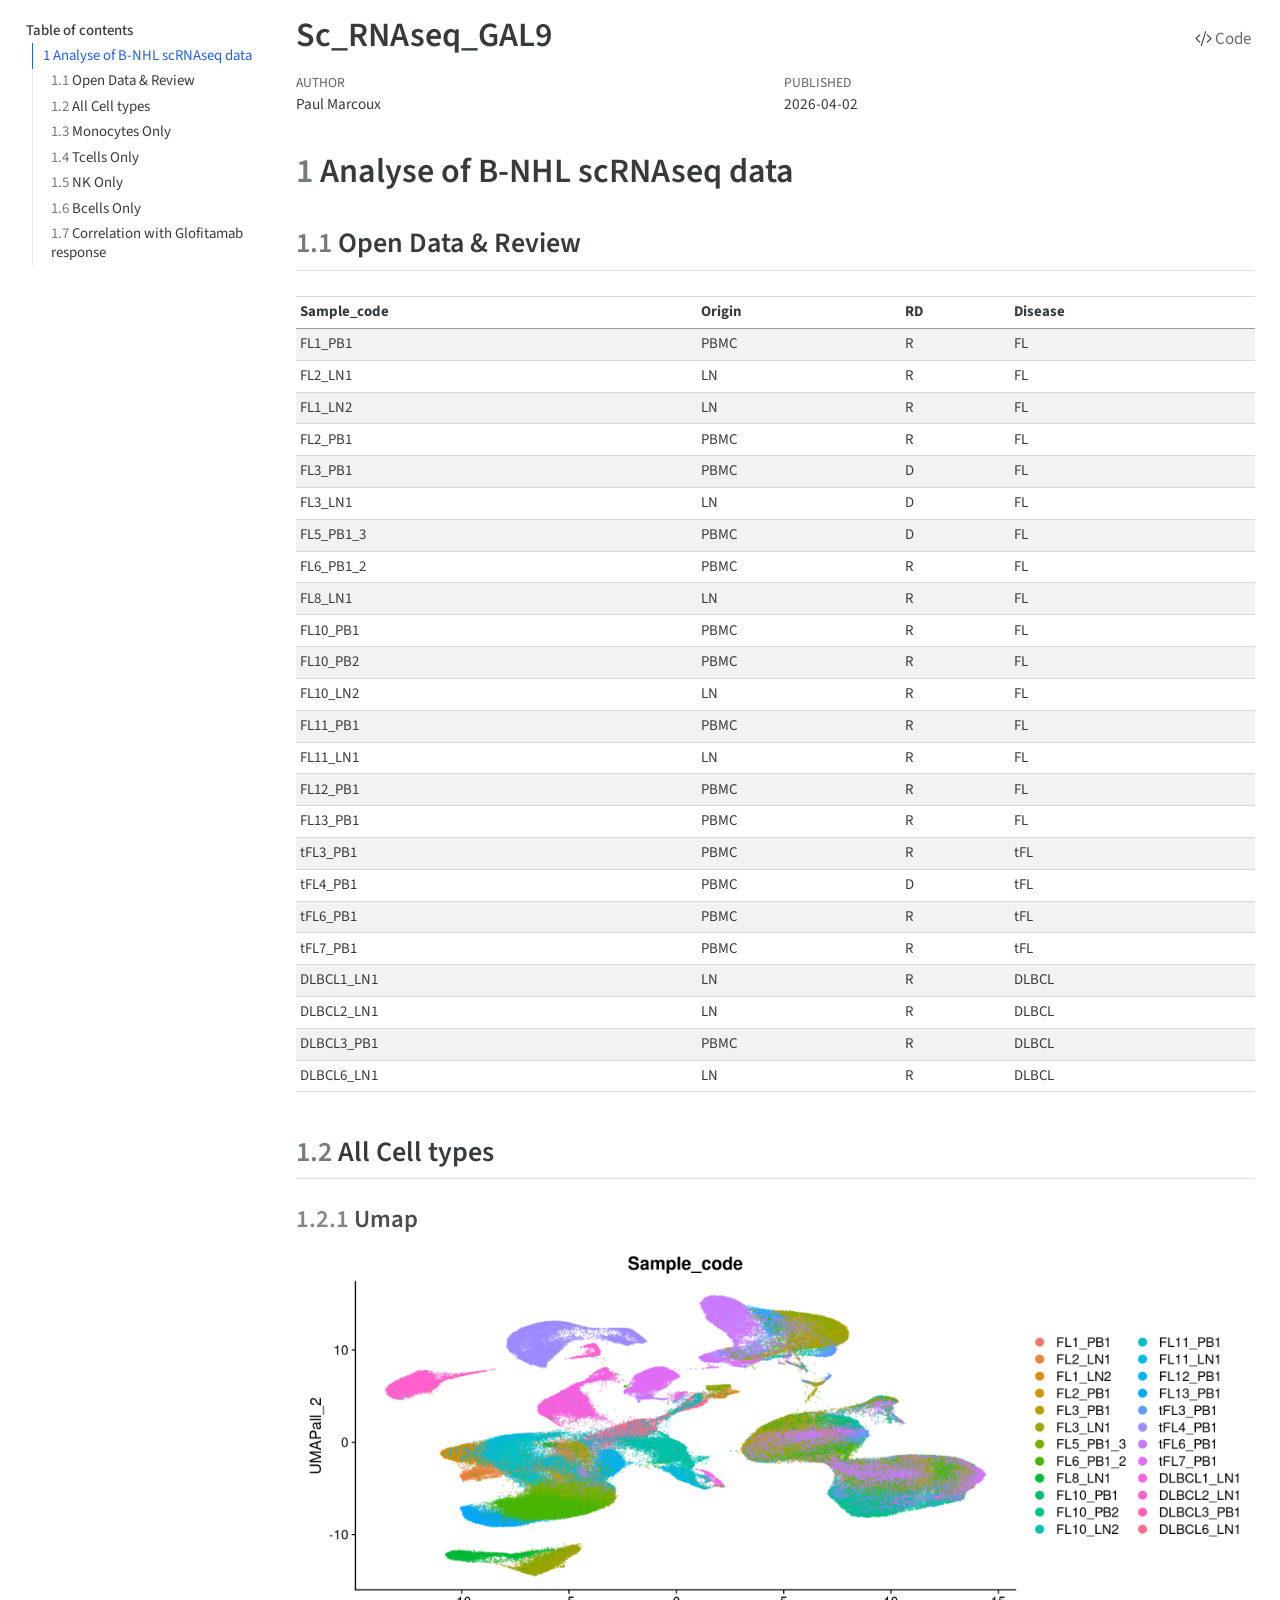
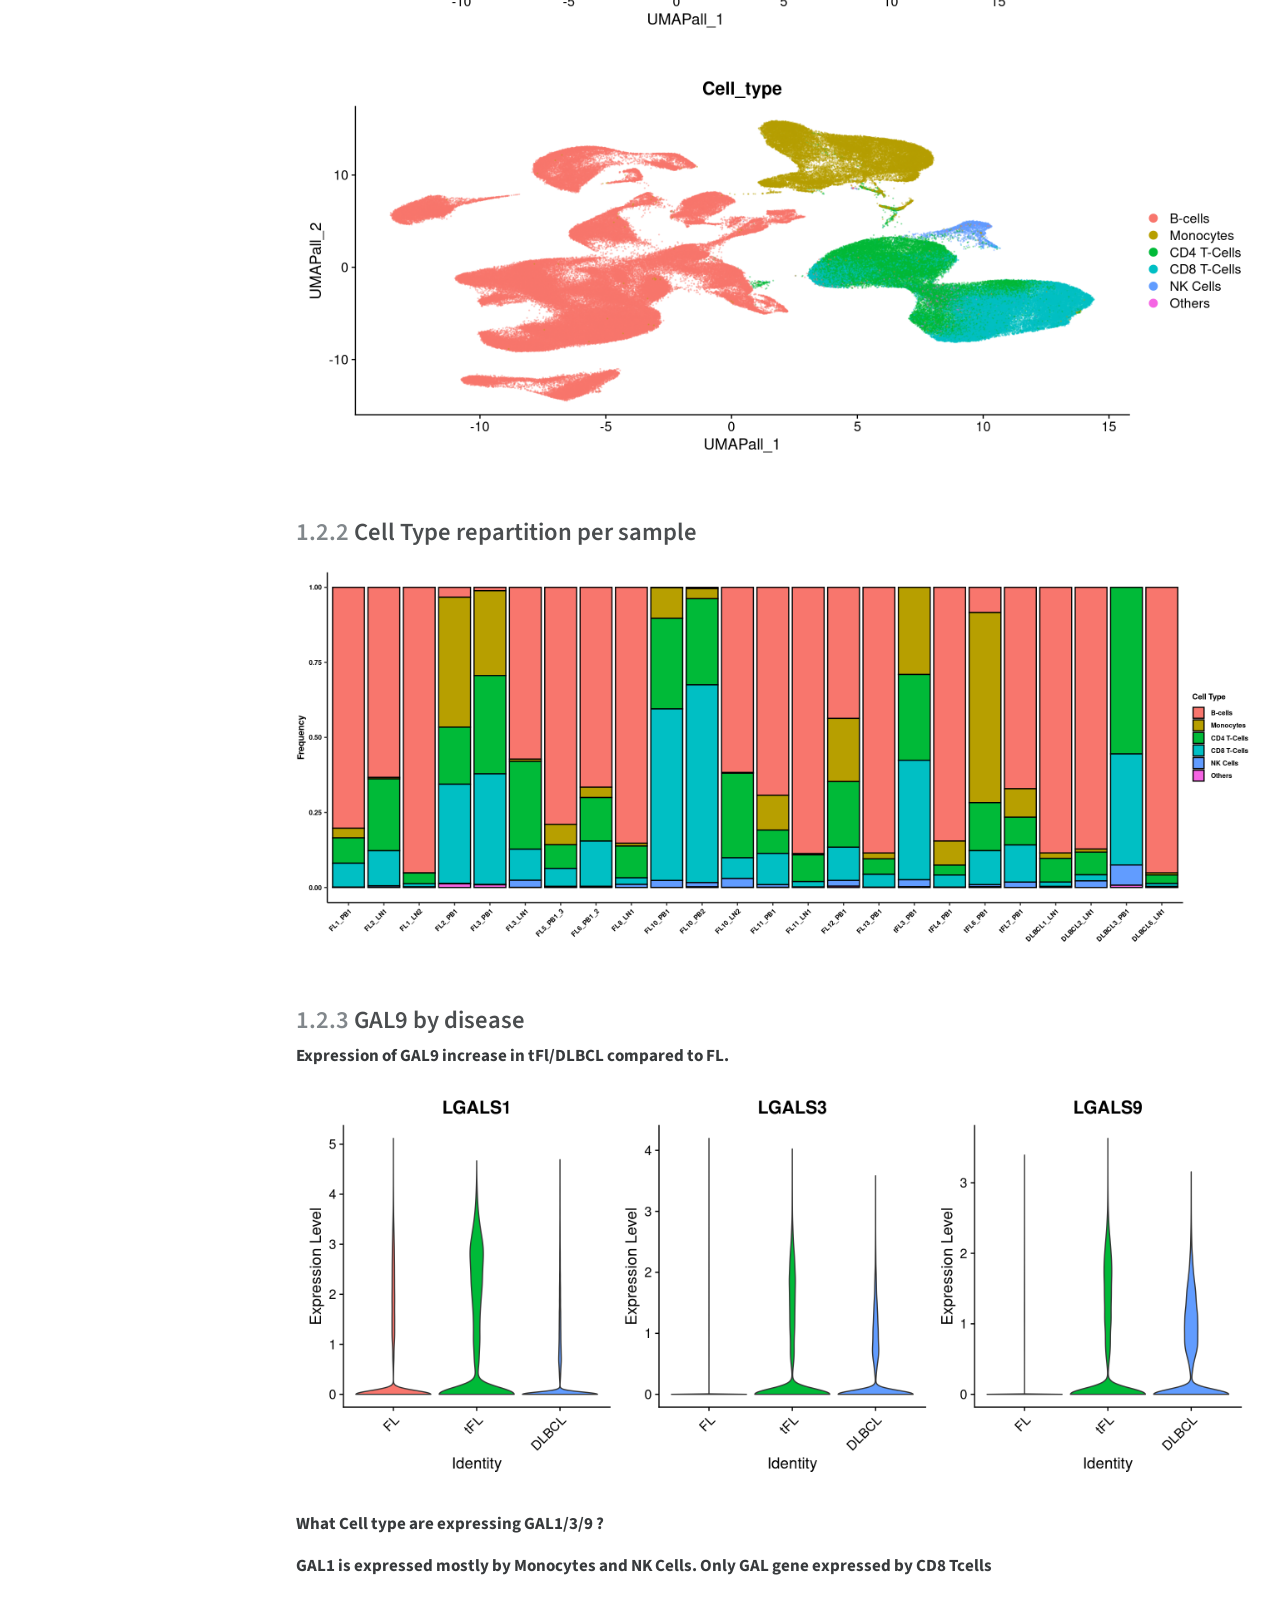
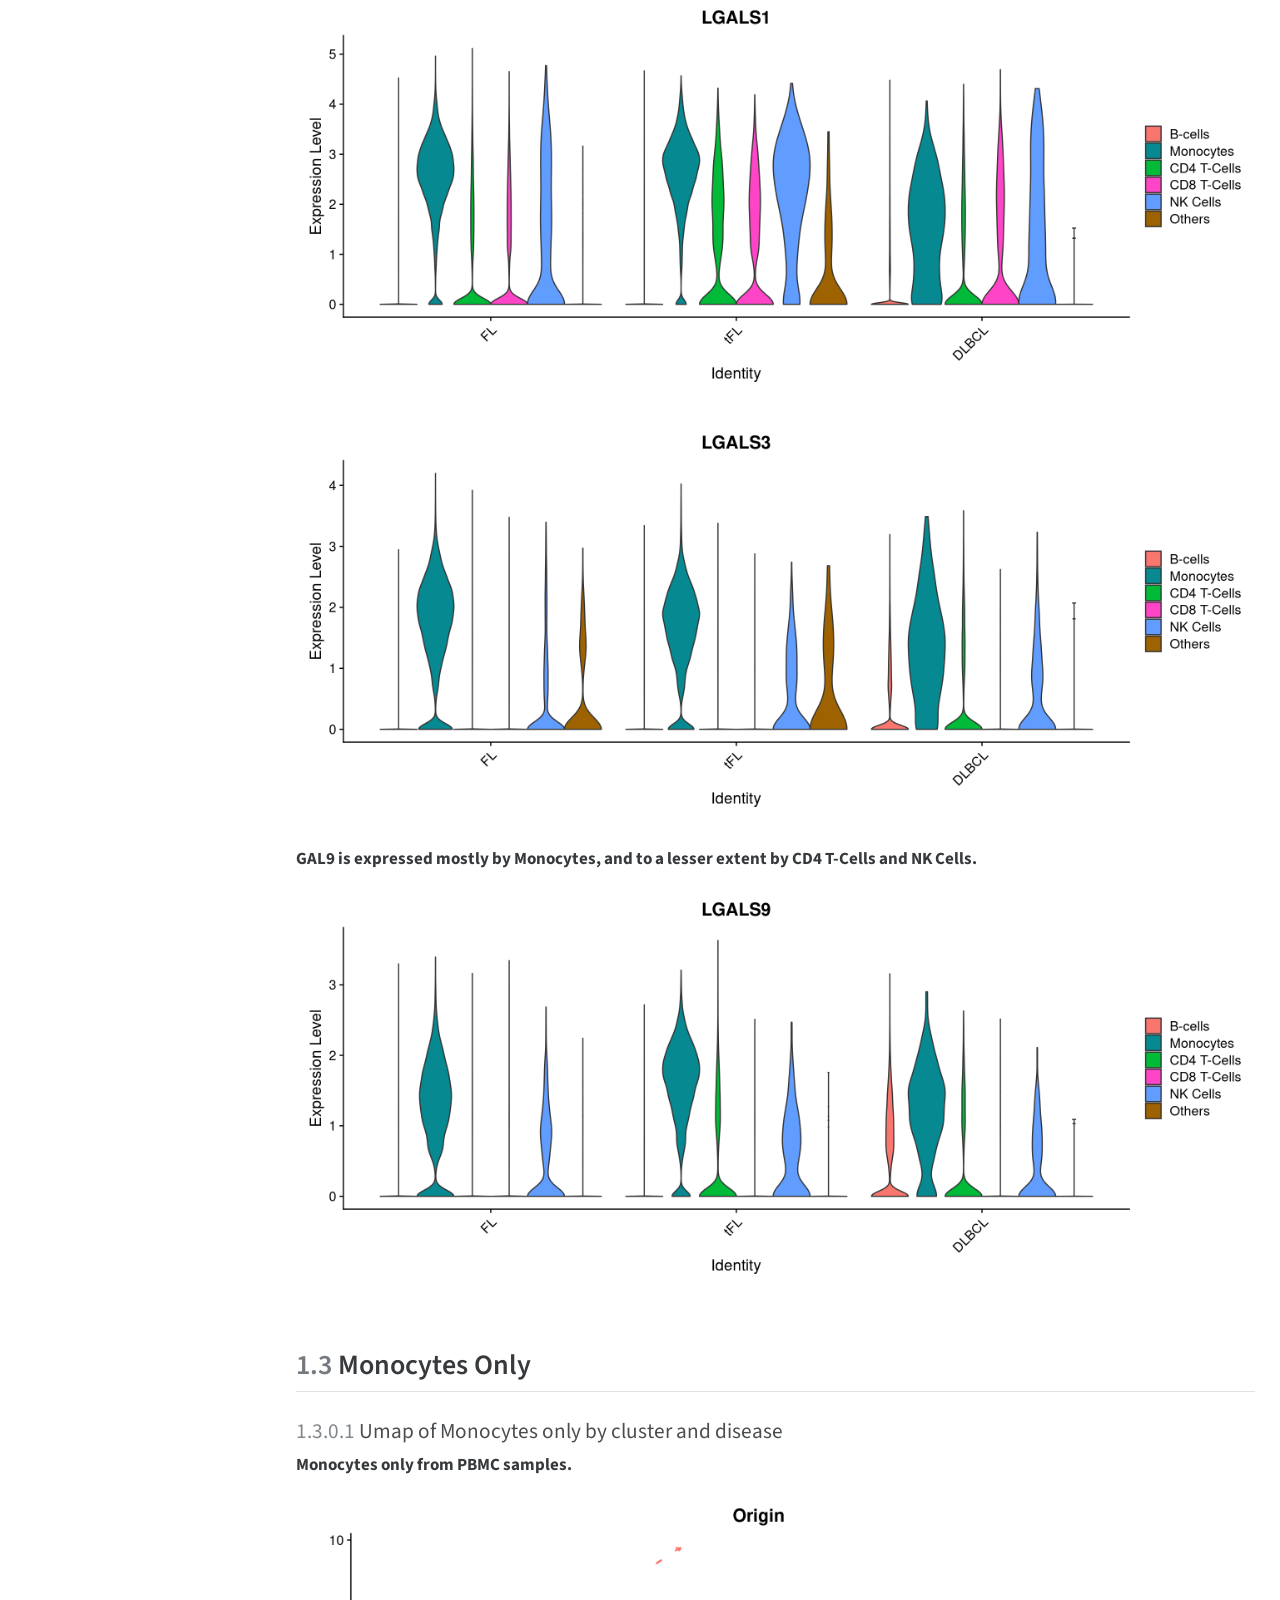
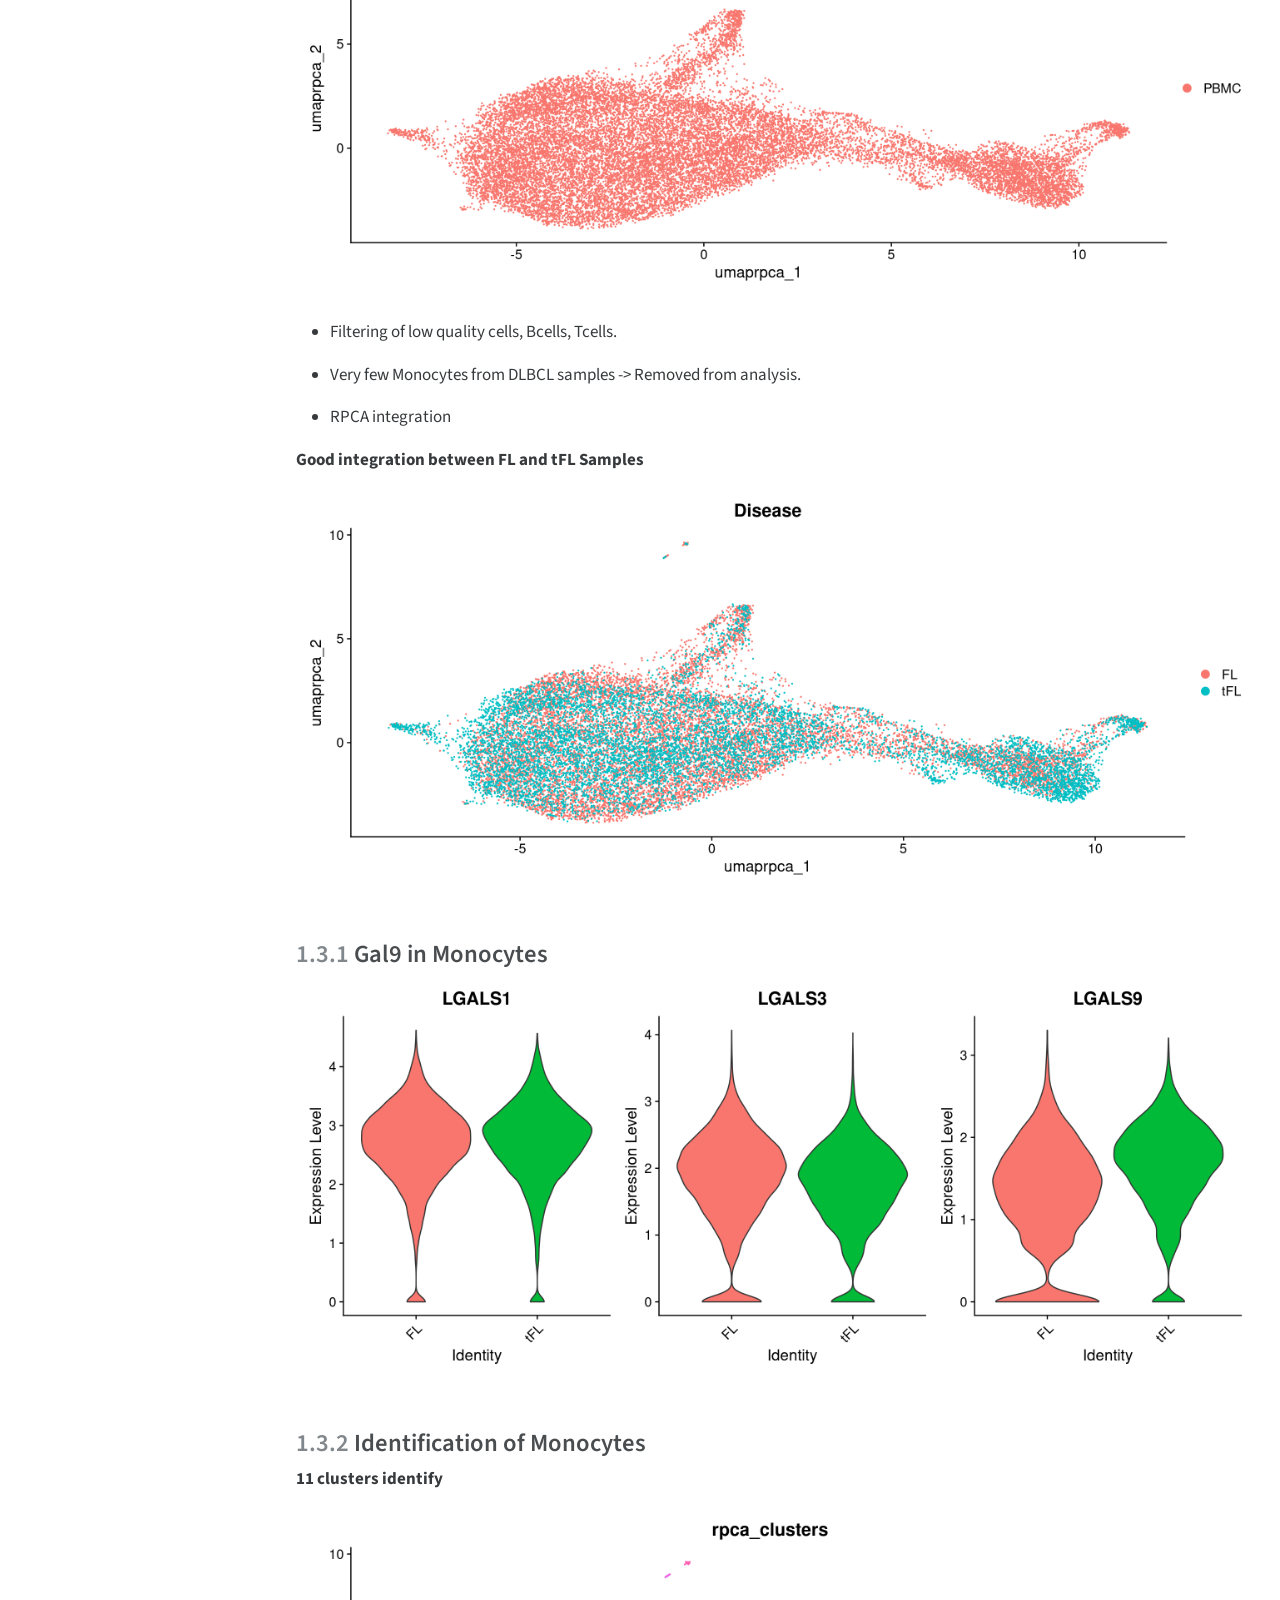
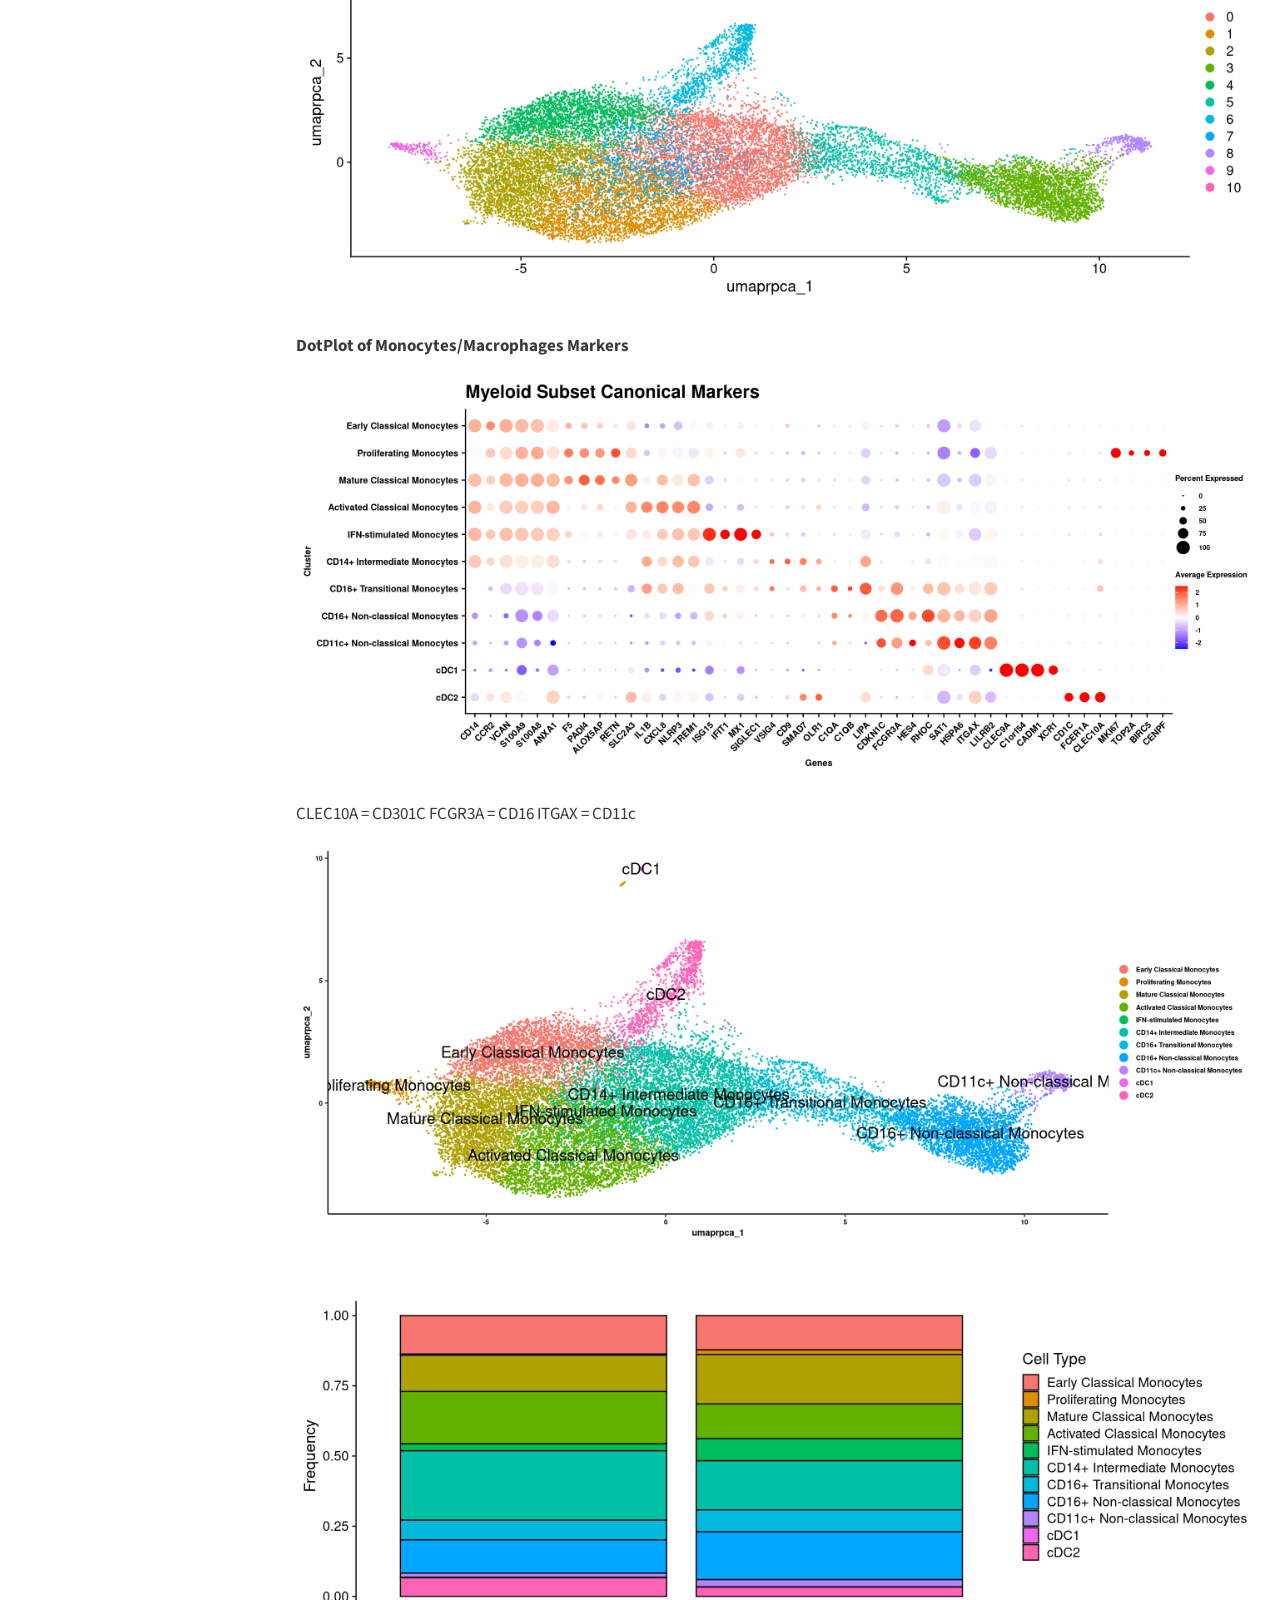
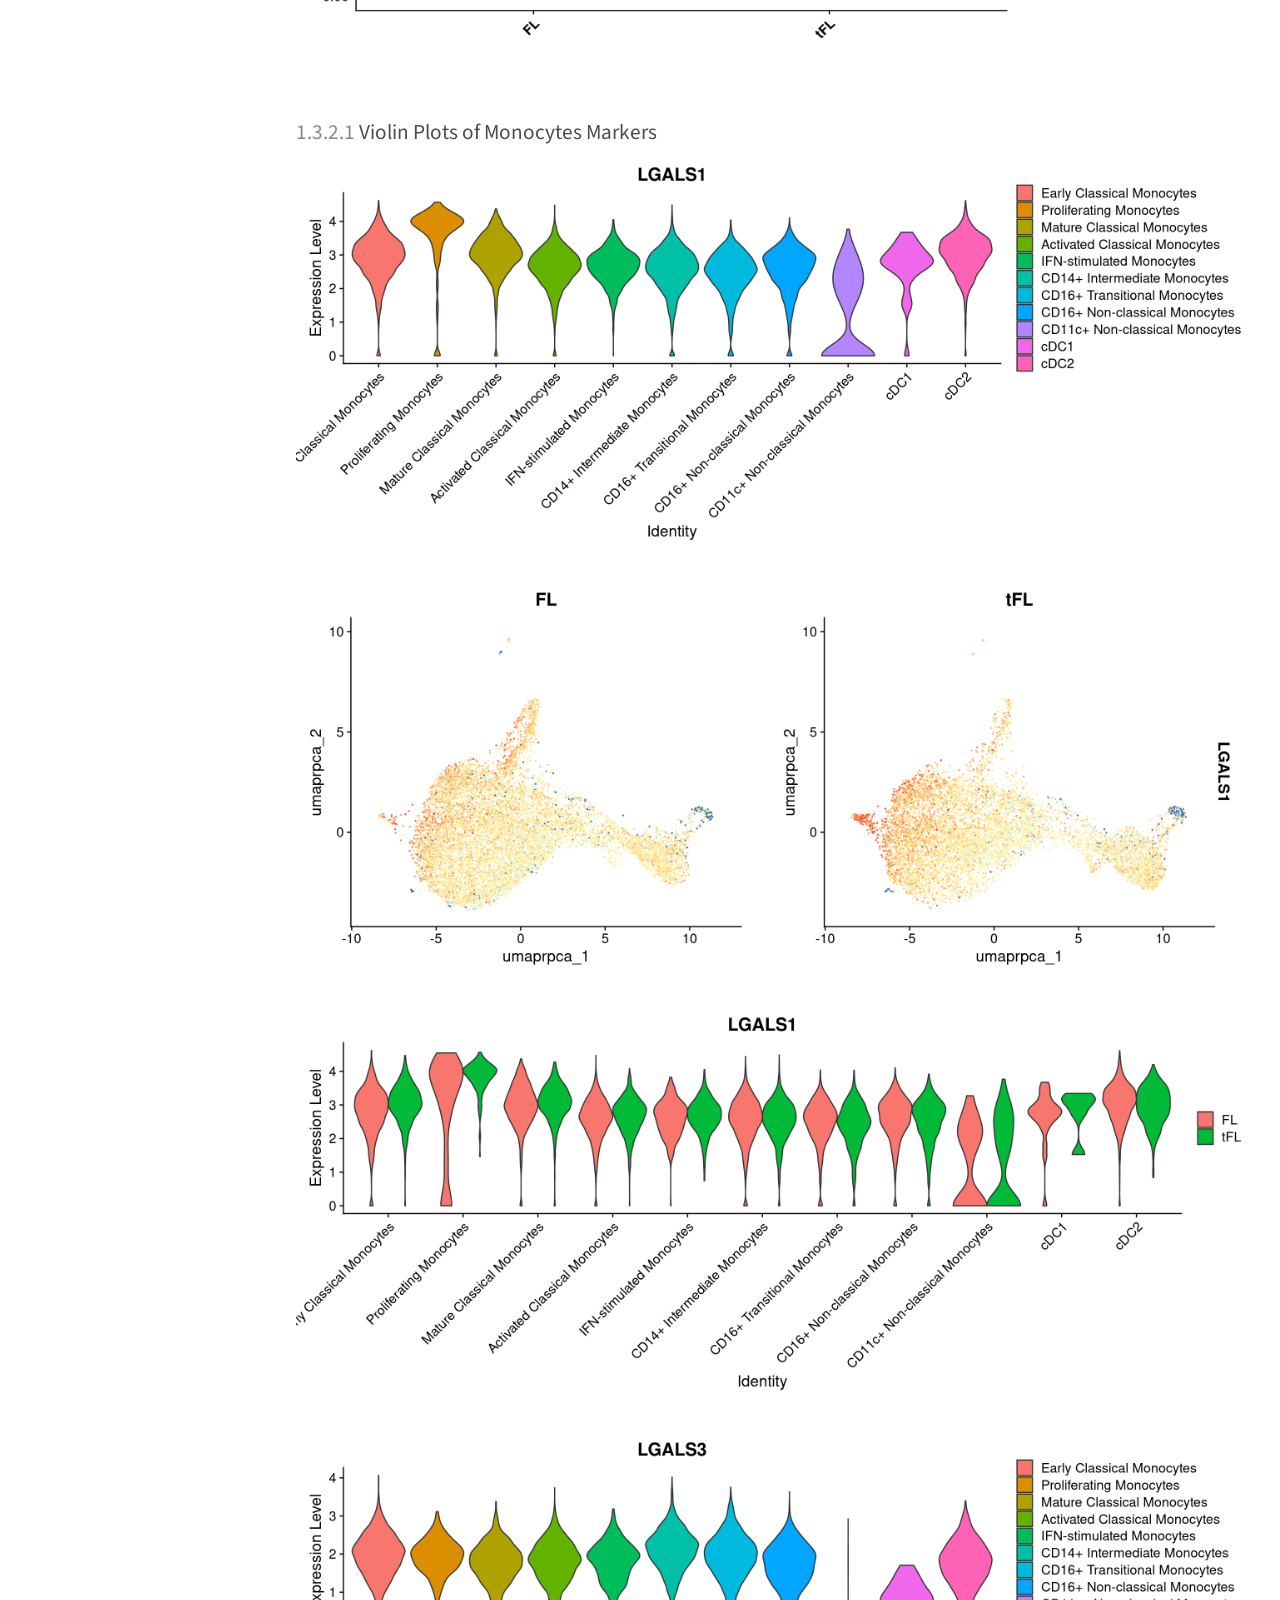
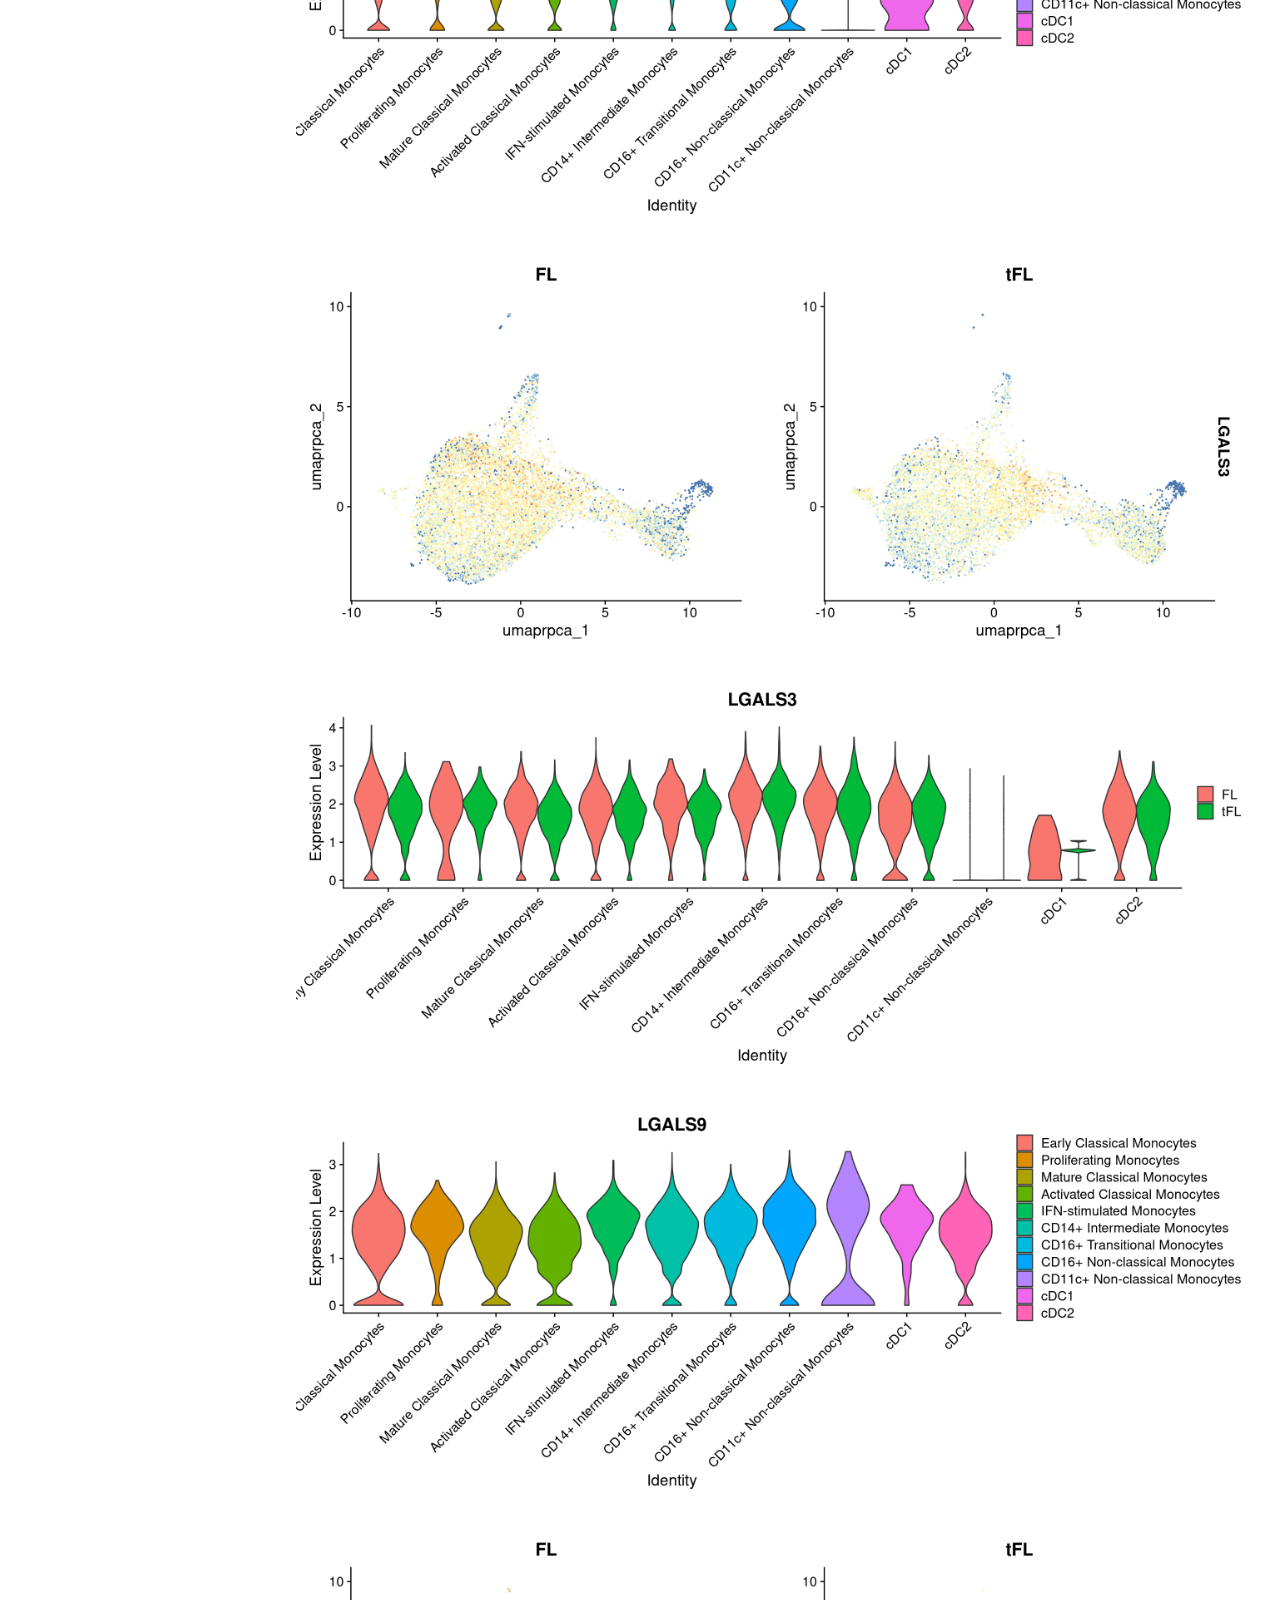
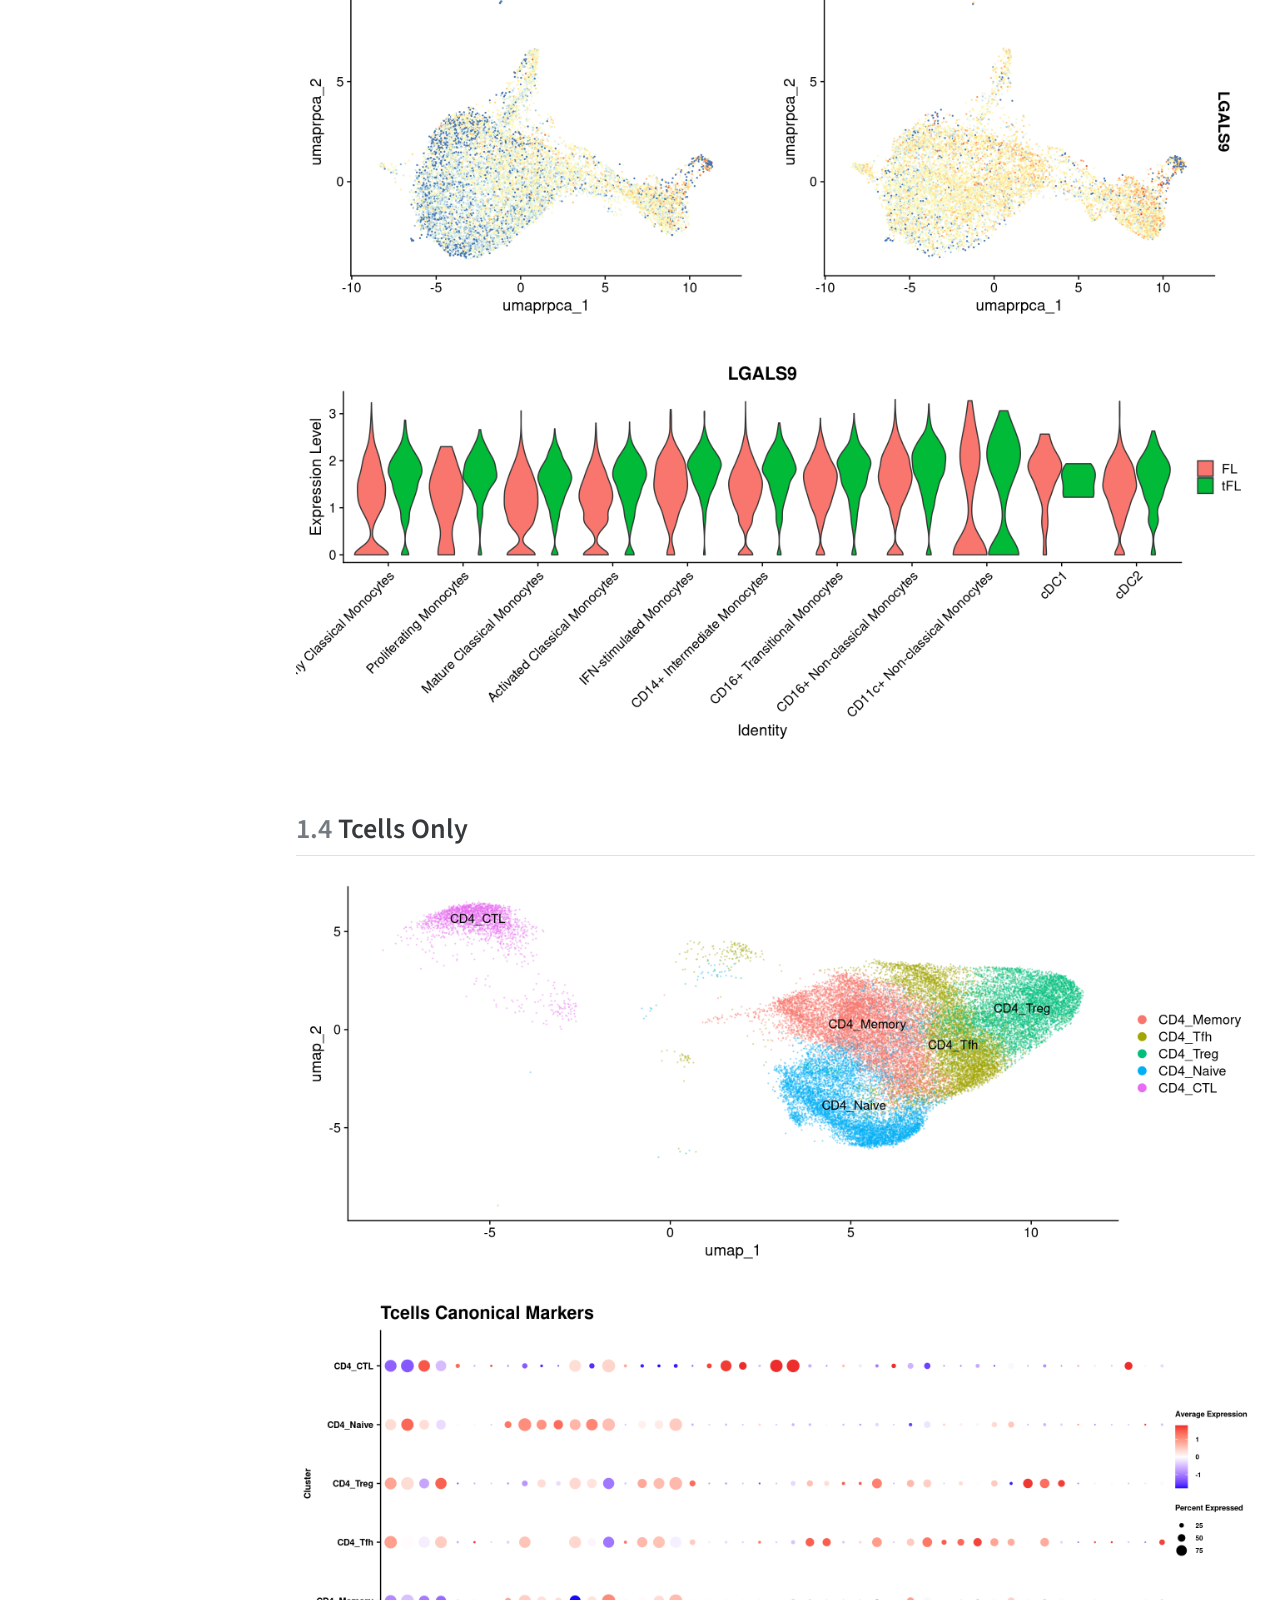
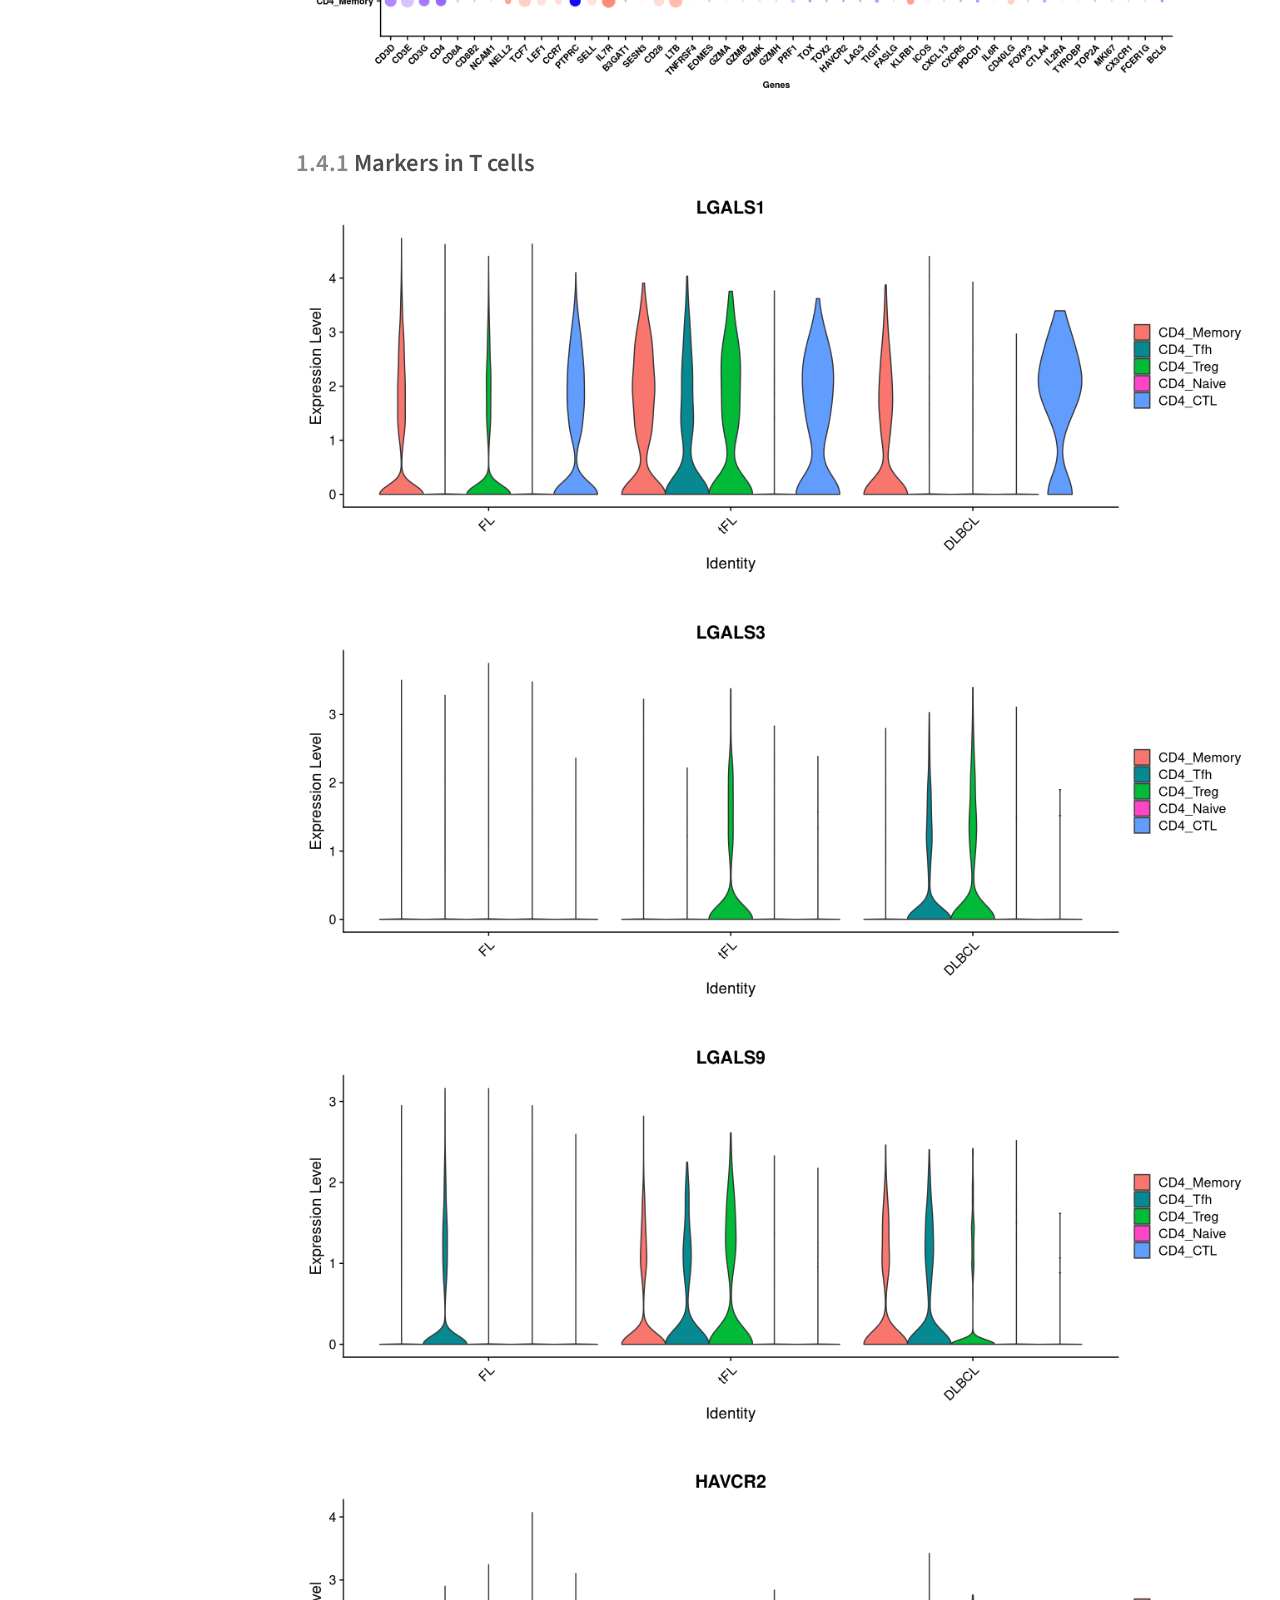
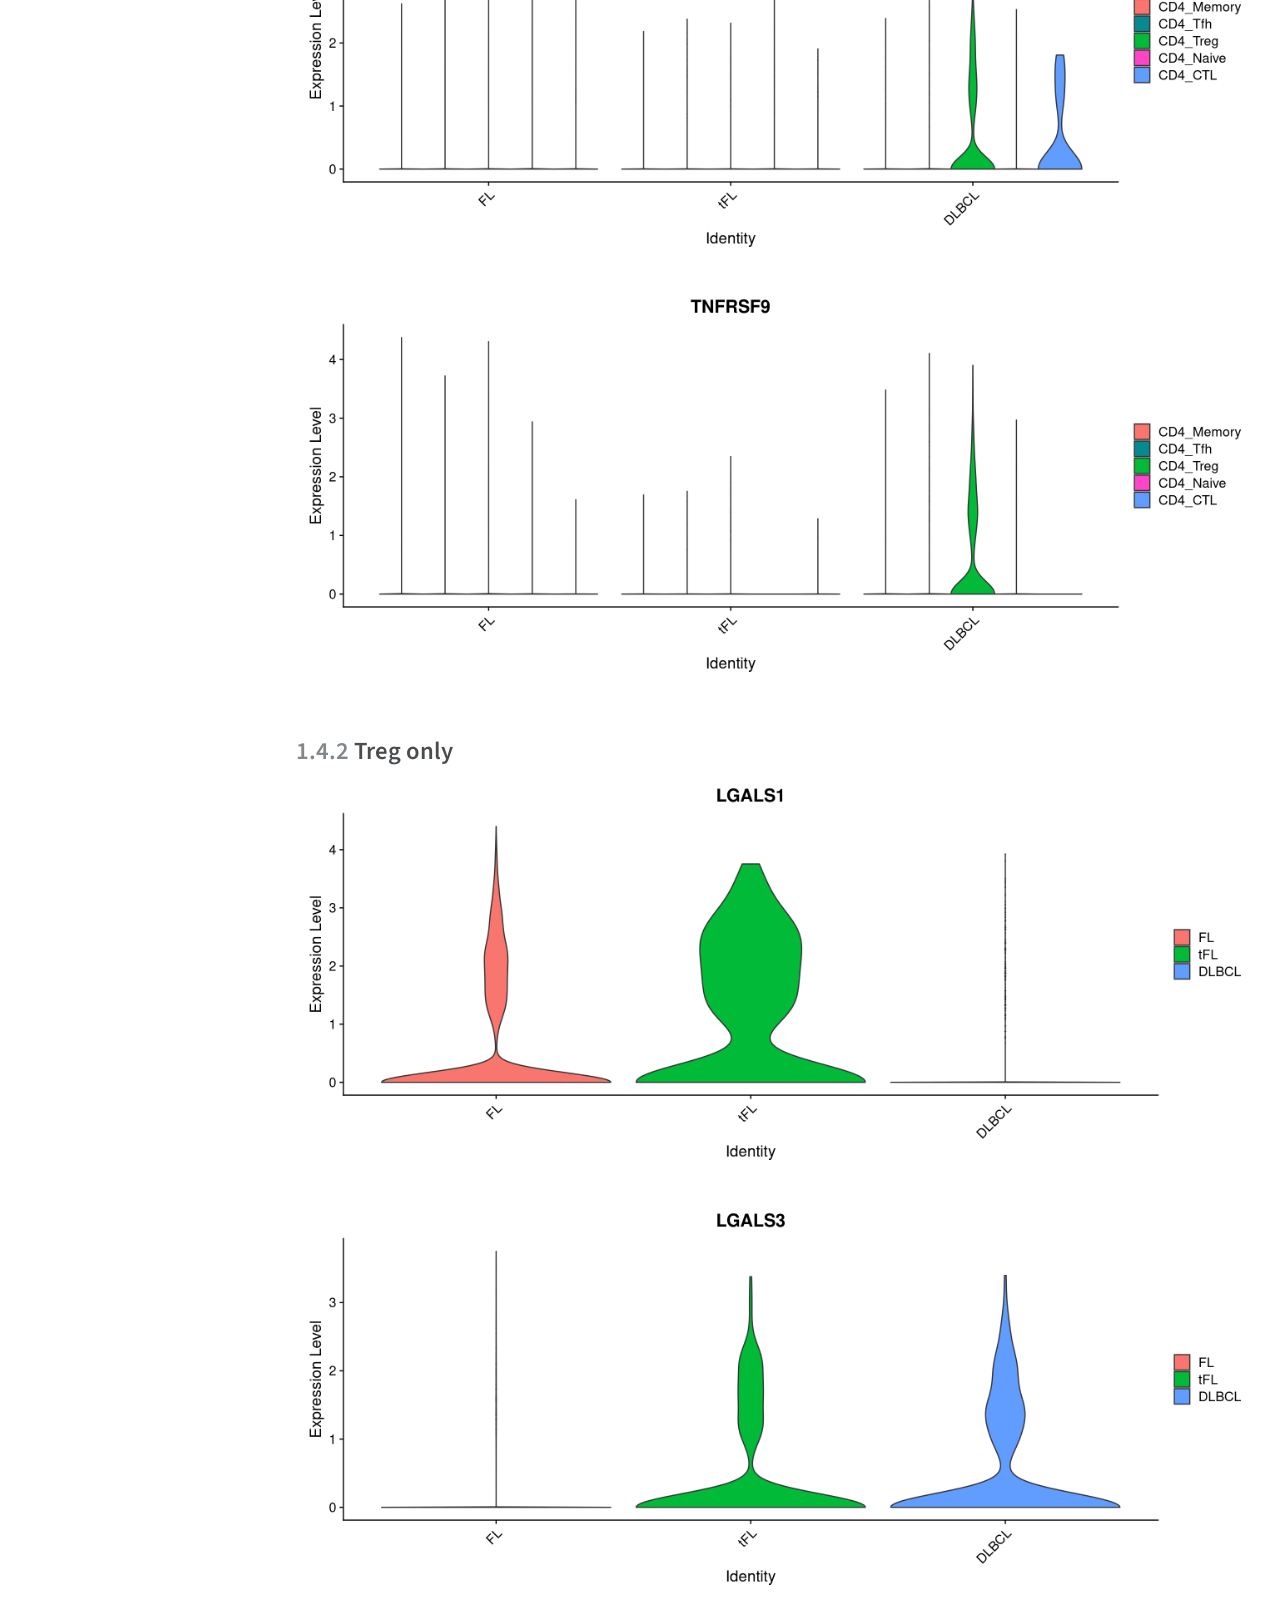
==== commit f4f33bc5: "Built site for gh-pages" ====
--- a/Sc_RNAseq_GAL9.html
+++ b/Sc_RNAseq_GAL9.html
@@ -7,7 +7,7 @@
 <meta name="viewport" content="width=device-width, initial-scale=1.0, user-scalable=yes">
 
 <meta name="author" content="Paul Marcoux">
-<meta name="dcterms.date" content="2026-03-31">
+<meta name="dcterms.date" content="2026-04-02">
 
 <title>Sc_RNAseq_GAL9</title>
 <style>
@@ -84,10 +84,10 @@
   <li><a href="#analyse-of-b-nhl-scrnaseq-data" id="toc-analyse-of-b-nhl-scrnaseq-data" class="nav-link active" data-scroll-target="#analyse-of-b-nhl-scrnaseq-data"><span class="header-section-number">1</span> Analyse of B-NHL scRNAseq data</a>
   <ul class="collapse">
   <li><a href="#open-data-review" id="toc-open-data-review" class="nav-link" data-scroll-target="#open-data-review"><span class="header-section-number">1.1</span> Open Data &amp; Review</a></li>
-  <li><a href="#all-data" id="toc-all-data" class="nav-link" data-scroll-target="#all-data"><span class="header-section-number">1.2</span> All data</a>
+  <li><a href="#all-cell-types" id="toc-all-cell-types" class="nav-link" data-scroll-target="#all-cell-types"><span class="header-section-number">1.2</span> All Cell types</a>
   <ul class="collapse">
   <li><a href="#umap" id="toc-umap" class="nav-link" data-scroll-target="#umap"><span class="header-section-number">1.2.1</span> Umap</a></li>
-  <li><a href="#celltype-repartition-per-sample" id="toc-celltype-repartition-per-sample" class="nav-link" data-scroll-target="#celltype-repartition-per-sample"><span class="header-section-number">1.2.2</span> CellType repartition per sample</a></li>
+  <li><a href="#cell-type-repartition-per-sample" id="toc-cell-type-repartition-per-sample" class="nav-link" data-scroll-target="#cell-type-repartition-per-sample"><span class="header-section-number">1.2.2</span> Cell Type repartition per sample</a></li>
   <li><a href="#gal9-by-disease" id="toc-gal9-by-disease" class="nav-link" data-scroll-target="#gal9-by-disease"><span class="header-section-number">1.2.3</span> GAL9 by disease</a></li>
   </ul></li>
   <li><a href="#monocytes-only" id="toc-monocytes-only" class="nav-link" data-scroll-target="#monocytes-only"><span class="header-section-number">1.3</span> Monocytes Only</a>
@@ -110,6 +110,12 @@
   <li><a href="#b-cells-repartition" id="toc-b-cells-repartition" class="nav-link" data-scroll-target="#b-cells-repartition"><span class="header-section-number">1.6.2</span> B Cells repartition</a></li>
   <li><a href="#markers-in-b-cells" id="toc-markers-in-b-cells" class="nav-link" data-scroll-target="#markers-in-b-cells"><span class="header-section-number">1.6.3</span> Markers in B Cells</a></li>
   </ul></li>
+  <li><a href="#correlation-with-glofitamab-response" id="toc-correlation-with-glofitamab-response" class="nav-link" data-scroll-target="#correlation-with-glofitamab-response"><span class="header-section-number">1.7</span> Correlation with Glofitamab response</a>
+  <ul class="collapse">
+  <li><a href="#all-cell-type" id="toc-all-cell-type" class="nav-link" data-scroll-target="#all-cell-type"><span class="header-section-number">1.7.1</span> All cell type</a></li>
+  <li><a href="#in-monocytes" id="toc-in-monocytes" class="nav-link" data-scroll-target="#in-monocytes"><span class="header-section-number">1.7.2</span> In Monocytes</a></li>
+  <li><a href="#in-t-cells" id="toc-in-t-cells" class="nav-link" data-scroll-target="#in-t-cells"><span class="header-section-number">1.7.3</span> In T-cells</a></li>
+  </ul></li>
   </ul></li>
   </ul>
 </nav>
@@ -137,7 +143,7 @@
     <div>
     <div class="quarto-title-meta-heading">Published</div>
     <div class="quarto-title-meta-contents">
-      <p class="date">2026-03-31</p>
+      <p class="date">2026-04-02</p>
     </div>
   </div>
   
@@ -314,8 +320,8 @@
 </div>
 </div>
 </section>
-<section id="all-data" class="level2" data-number="1.2">
-<h2 data-number="1.2" class="anchored" data-anchor-id="all-data"><span class="header-section-number">1.2</span> All data</h2>
+<section id="all-cell-types" class="level2" data-number="1.2">
+<h2 data-number="1.2" class="anchored" data-anchor-id="all-cell-types"><span class="header-section-number">1.2</span> All Cell types</h2>
 <section id="umap" class="level3" data-number="1.2.1">
 <h3 data-number="1.2.1" class="anchored" data-anchor-id="umap"><span class="header-section-number">1.2.1</span> Umap</h3>
 <div class="cell">
@@ -335,8 +341,8 @@
 </div>
 </div>
 </section>
-<section id="celltype-repartition-per-sample" class="level3" data-number="1.2.2">
-<h3 data-number="1.2.2" class="anchored" data-anchor-id="celltype-repartition-per-sample"><span class="header-section-number">1.2.2</span> CellType repartition per sample</h3>
+<section id="cell-type-repartition-per-sample" class="level3" data-number="1.2.2">
+<h3 data-number="1.2.2" class="anchored" data-anchor-id="cell-type-repartition-per-sample"><span class="header-section-number">1.2.2</span> Cell Type repartition per sample</h3>
 <div class="cell">
 <div class="cell-output-display">
 <div>
@@ -359,7 +365,8 @@
 </div>
 </div>
 </div>
-<p><strong>What Cell type are expressing GAL9? </strong></p>
+<p><strong>What Cell type are expressing GAL1/3/9 ?</strong></p>
+<p><strong>GAL1 is expressed mostly by Monocytes and NK Cells. Only GAL gene expressed by CD8 Tcells</strong></p>
 <div class="cell">
 <div class="cell-output-display">
 <div>
@@ -369,26 +376,21 @@
 </div>
 </div>
 </div>
+<div class="cell">
+<div class="cell-output-display">
+<div>
+<figure class="figure">
+<p><img src="Sc_RNAseq_GAL9_files/figure-html/unnamed-chunk-6-1.png" class="img-fluid figure-img" width="1152"></p>
+</figure>
+</div>
+</div>
+</div>
 <p><strong>GAL9 is expressed mostly by Monocytes, and to a lesser extent by CD4 T-Cells and NK Cells.</strong></p>
 <div class="cell">
 <div class="cell-output-display">
 <div>
 <figure class="figure">
-<p><img src="Sc_RNAseq_GAL9_files/figure-html/unnamed-chunk-6-1.png" class="img-fluid figure-img" width="1152"></p>
-</figure>
-</div>
-</div>
-<div class="cell-output-display">
-<div>
-<figure class="figure">
-<p><img src="Sc_RNAseq_GAL9_files/figure-html/unnamed-chunk-6-2.png" class="img-fluid figure-img" width="1152"></p>
-</figure>
-</div>
-</div>
-<div class="cell-output-display">
-<div>
-<figure class="figure">
-<p><img src="Sc_RNAseq_GAL9_files/figure-html/unnamed-chunk-6-3.png" class="img-fluid figure-img" width="1152"></p>
+<p><img src="Sc_RNAseq_GAL9_files/figure-html/unnamed-chunk-7-1.png" class="img-fluid figure-img" width="1152"></p>
 </figure>
 </div>
 </div>
@@ -397,13 +399,41 @@
 </section>
 <section id="monocytes-only" class="level2" data-number="1.3">
 <h2 data-number="1.3" class="anchored" data-anchor-id="monocytes-only"><span class="header-section-number">1.3</span> Monocytes Only</h2>
+<section id="umap-of-monocytes-only-by-cluster-and-disease" class="level4" data-number="1.3.0.1">
+<h4 data-number="1.3.0.1" class="anchored" data-anchor-id="umap-of-monocytes-only-by-cluster-and-disease"><span class="header-section-number">1.3.0.1</span> Umap of Monocytes only by cluster and disease</h4>
+<p><strong>Monocytes only from PBMC samples.</strong></p>
+<div class="cell">
+<div class="cell-output-display">
+<div>
+<figure class="figure">
+<p><img src="Sc_RNAseq_GAL9_files/figure-html/unnamed-chunk-9-1.png" class="img-fluid figure-img" width="1152"></p>
+</figure>
+</div>
+</div>
+</div>
+<ul>
+<li><p>Filtering of low quality cells, Bcells, Tcells.</p></li>
+<li><p>Very few Monocytes from DLBCL samples -&gt; Removed from analysis.</p></li>
+<li><p>RPCA integration</p></li>
+</ul>
+<p><strong>Good integration between FL and tFL Samples</strong></p>
+<div class="cell">
+<div class="cell-output-display">
+<div>
+<figure class="figure">
+<p><img src="Sc_RNAseq_GAL9_files/figure-html/unnamed-chunk-10-1.png" class="img-fluid figure-img" width="1152"></p>
+</figure>
+</div>
+</div>
+</div>
+</section>
 <section id="gal9-in-monocytes" class="level3" data-number="1.3.1">
 <h3 data-number="1.3.1" class="anchored" data-anchor-id="gal9-in-monocytes"><span class="header-section-number">1.3.1</span> Gal9 in Monocytes</h3>
 <div class="cell">
 <div class="cell-output-display">
 <div>
 <figure class="figure">
-<p><img src="Sc_RNAseq_GAL9_files/figure-html/unnamed-chunk-8-1.png" class="img-fluid figure-img" width="1152"></p>
+<p><img src="Sc_RNAseq_GAL9_files/figure-html/unnamed-chunk-11-1.png" class="img-fluid figure-img" width="1152"></p>
 </figure>
 </div>
 </div>
@@ -411,34 +441,12 @@
 </section>
 <section id="identification-of-monocytes" class="level3" data-number="1.3.2">
 <h3 data-number="1.3.2" class="anchored" data-anchor-id="identification-of-monocytes"><span class="header-section-number">1.3.2</span> Identification of Monocytes</h3>
-<section id="umap-of-monocytes-only-by-cluster-and-disease" class="level4" data-number="1.3.2.1">
-<h4 data-number="1.3.2.1" class="anchored" data-anchor-id="umap-of-monocytes-only-by-cluster-and-disease"><span class="header-section-number">1.3.2.1</span> Umap of Monocytes only by cluster and disease</h4>
-<p><strong>Monocytes only from PBMC samples.</strong></p>
-<div class="cell">
-<div class="cell-output-display">
-<div>
-<figure class="figure">
-<p><img src="Sc_RNAseq_GAL9_files/figure-html/unnamed-chunk-9-1.png" class="img-fluid figure-img" width="1152"></p>
-</figure>
-</div>
-</div>
-</div>
-<p><strong>Good integration between FL and tFL Samples</strong> Filtering of low quality cells, Bcells, Tcells. RPCA integration Very few Monocytes from DLBCL samples -Removed from analysis.</p>
-<div class="cell">
-<div class="cell-output-display">
-<div>
-<figure class="figure">
-<p><img src="Sc_RNAseq_GAL9_files/figure-html/unnamed-chunk-10-1.png" class="img-fluid figure-img" width="1152"></p>
-</figure>
-</div>
-</div>
-</div>
 <p><strong>11 clusters identify</strong></p>
 <div class="cell">
 <div class="cell-output-display">
 <div>
 <figure class="figure">
-<p><img src="Sc_RNAseq_GAL9_files/figure-html/unnamed-chunk-11-1.png" class="img-fluid figure-img" width="1152"></p>
+<p><img src="Sc_RNAseq_GAL9_files/figure-html/unnamed-chunk-12-1.png" class="img-fluid figure-img" width="1152"></p>
 </figure>
 </div>
 </div>
@@ -448,7 +456,7 @@
 <div class="cell-output-display">
 <div>
 <figure class="figure">
-<p><img src="Sc_RNAseq_GAL9_files/figure-html/unnamed-chunk-12-1.png" class="img-fluid figure-img" width="1152"></p>
+<p><img src="Sc_RNAseq_GAL9_files/figure-html/unnamed-chunk-13-1.png" class="img-fluid figure-img" width="1152"></p>
 </figure>
 </div>
 </div>
@@ -458,23 +466,11 @@
 <div class="cell-output-display">
 <div>
 <figure class="figure">
-<p><img src="Sc_RNAseq_GAL9_files/figure-html/unnamed-chunk-13-1.png" class="img-fluid figure-img" width="1152"></p>
-</figure>
-</div>
-</div>
-</div>
-<div class="cell">
-<div class="cell-output-display">
-<div>
-<figure class="figure">
 <p><img src="Sc_RNAseq_GAL9_files/figure-html/unnamed-chunk-14-1.png" class="img-fluid figure-img" width="1152"></p>
 </figure>
 </div>
 </div>
 </div>
-</section>
-<section id="violin-plots-of-monocytes-markers" class="level4" data-number="1.3.2.2">
-<h4 data-number="1.3.2.2" class="anchored" data-anchor-id="violin-plots-of-monocytes-markers"><span class="header-section-number">1.3.2.2</span> Violin Plots of Monocytes Markers</h4>
 <div class="cell">
 <div class="cell-output-display">
 <div>
@@ -483,38 +479,70 @@
 </figure>
 </div>
 </div>
-<div class="cell-output-display">
-<div>
-<figure class="figure">
-<p><img src="Sc_RNAseq_GAL9_files/figure-html/unnamed-chunk-15-2.png" class="img-fluid figure-img" width="1152"></p>
-</figure>
-</div>
-</div>
-<div class="cell-output-display">
-<div>
-<figure class="figure">
-<p><img src="Sc_RNAseq_GAL9_files/figure-html/unnamed-chunk-15-3.png" class="img-fluid figure-img" width="1152"></p>
-</figure>
-</div>
-</div>
-<div class="cell-output-display">
-<div>
-<figure class="figure">
-<p><img src="Sc_RNAseq_GAL9_files/figure-html/unnamed-chunk-15-4.png" class="img-fluid figure-img" width="1152"></p>
-</figure>
-</div>
-</div>
-<div class="cell-output-display">
-<div>
-<figure class="figure">
-<p><img src="Sc_RNAseq_GAL9_files/figure-html/unnamed-chunk-15-5.png" class="img-fluid figure-img" width="1152"></p>
-</figure>
-</div>
-</div>
-<div class="cell-output-display">
-<div>
-<figure class="figure">
-<p><img src="Sc_RNAseq_GAL9_files/figure-html/unnamed-chunk-15-6.png" class="img-fluid figure-img" width="1152"></p>
+</div>
+<section id="violin-plots-of-monocytes-markers" class="level4" data-number="1.3.2.1">
+<h4 data-number="1.3.2.1" class="anchored" data-anchor-id="violin-plots-of-monocytes-markers"><span class="header-section-number">1.3.2.1</span> Violin Plots of Monocytes Markers</h4>
+<div class="cell">
+<div class="cell-output-display">
+<div>
+<figure class="figure">
+<p><img src="Sc_RNAseq_GAL9_files/figure-html/unnamed-chunk-16-1.png" class="img-fluid figure-img" width="1152"></p>
+</figure>
+</div>
+</div>
+<div class="cell-output-display">
+<div>
+<figure class="figure">
+<p><img src="Sc_RNAseq_GAL9_files/figure-html/unnamed-chunk-16-2.png" class="img-fluid figure-img" width="1152"></p>
+</figure>
+</div>
+</div>
+<div class="cell-output-display">
+<div>
+<figure class="figure">
+<p><img src="Sc_RNAseq_GAL9_files/figure-html/unnamed-chunk-16-3.png" class="img-fluid figure-img" width="1152"></p>
+</figure>
+</div>
+</div>
+<div class="cell-output-display">
+<div>
+<figure class="figure">
+<p><img src="Sc_RNAseq_GAL9_files/figure-html/unnamed-chunk-16-4.png" class="img-fluid figure-img" width="1152"></p>
+</figure>
+</div>
+</div>
+<div class="cell-output-display">
+<div>
+<figure class="figure">
+<p><img src="Sc_RNAseq_GAL9_files/figure-html/unnamed-chunk-16-5.png" class="img-fluid figure-img" width="1152"></p>
+</figure>
+</div>
+</div>
+<div class="cell-output-display">
+<div>
+<figure class="figure">
+<p><img src="Sc_RNAseq_GAL9_files/figure-html/unnamed-chunk-16-6.png" class="img-fluid figure-img" width="1152"></p>
+</figure>
+</div>
+</div>
+<div class="cell-output-display">
+<div>
+<figure class="figure">
+<p><img src="Sc_RNAseq_GAL9_files/figure-html/unnamed-chunk-16-7.png" class="img-fluid figure-img" width="1152"></p>
+</figure>
+</div>
+</div>
+<div class="cell-output-display">
+<div>
+<figure class="figure">
+<p><img src="Sc_RNAseq_GAL9_files/figure-html/unnamed-chunk-16-8.png" class="img-fluid figure-img" width="1152"></p>
+</figure>
+</div>
+</div>
+<div class="cell-output-display">
+<div>
+<figure class="figure">
+<p><img src="Sc_RNAseq_GAL9_files/figure-html/unnamed-chunk-16-9.png" class="img-fluid figure-img" width="1152"></p>
 </figure>
 </div>
 </div>
@@ -528,7 +556,7 @@
 <div class="cell-output-display">
 <div>
 <figure class="figure">
-<p><img src="Sc_RNAseq_GAL9_files/figure-html/unnamed-chunk-16-1.png" class="img-fluid figure-img" width="1152"></p>
+<p><img src="Sc_RNAseq_GAL9_files/figure-html/unnamed-chunk-17-1.png" class="img-fluid figure-img" width="1152"></p>
 </figure>
 </div>
 </div>
@@ -548,28 +576,35 @@
 <div class="cell-output-display">
 <div>
 <figure class="figure">
-<p><img src="Sc_RNAseq_GAL9_files/figure-html/unnamed-chunk-17-1.png" class="img-fluid figure-img" width="1152"></p>
-</figure>
-</div>
-</div>
-<div class="cell-output-display">
-<div>
-<figure class="figure">
-<p><img src="Sc_RNAseq_GAL9_files/figure-html/unnamed-chunk-17-2.png" class="img-fluid figure-img" width="1152"></p>
-</figure>
-</div>
-</div>
-<div class="cell-output-display">
-<div>
-<figure class="figure">
-<p><img src="Sc_RNAseq_GAL9_files/figure-html/unnamed-chunk-17-3.png" class="img-fluid figure-img" width="1152"></p>
-</figure>
-</div>
-</div>
-<div class="cell-output-display">
-<div>
-<figure class="figure">
-<p><img src="Sc_RNAseq_GAL9_files/figure-html/unnamed-chunk-17-4.png" class="img-fluid figure-img" width="1152"></p>
+<p><img src="Sc_RNAseq_GAL9_files/figure-html/unnamed-chunk-18-1.png" class="img-fluid figure-img" width="1152"></p>
+</figure>
+</div>
+</div>
+<div class="cell-output-display">
+<div>
+<figure class="figure">
+<p><img src="Sc_RNAseq_GAL9_files/figure-html/unnamed-chunk-18-2.png" class="img-fluid figure-img" width="1152"></p>
+</figure>
+</div>
+</div>
+<div class="cell-output-display">
+<div>
+<figure class="figure">
+<p><img src="Sc_RNAseq_GAL9_files/figure-html/unnamed-chunk-18-3.png" class="img-fluid figure-img" width="1152"></p>
+</figure>
+</div>
+</div>
+<div class="cell-output-display">
+<div>
+<figure class="figure">
+<p><img src="Sc_RNAseq_GAL9_files/figure-html/unnamed-chunk-18-4.png" class="img-fluid figure-img" width="1152"></p>
+</figure>
+</div>
+</div>
+<div class="cell-output-display">
+<div>
+<figure class="figure">
+<p><img src="Sc_RNAseq_GAL9_files/figure-html/unnamed-chunk-18-5.png" class="img-fluid figure-img" width="1152"></p>
 </figure>
 </div>
 </div>
@@ -581,21 +616,35 @@
 <div class="cell-output-display">
 <div>
 <figure class="figure">
-<p><img src="Sc_RNAseq_GAL9_files/figure-html/unnamed-chunk-18-1.png" class="img-fluid figure-img" width="1152"></p>
-</figure>
-</div>
-</div>
-<div class="cell-output-display">
-<div>
-<figure class="figure">
-<p><img src="Sc_RNAseq_GAL9_files/figure-html/unnamed-chunk-18-2.png" class="img-fluid figure-img" width="1152"></p>
-</figure>
-</div>
-</div>
-<div class="cell-output-display">
-<div>
-<figure class="figure">
-<p><img src="Sc_RNAseq_GAL9_files/figure-html/unnamed-chunk-18-3.png" class="img-fluid figure-img" width="1152"></p>
+<p><img src="Sc_RNAseq_GAL9_files/figure-html/unnamed-chunk-19-1.png" class="img-fluid figure-img" width="1152"></p>
+</figure>
+</div>
+</div>
+<div class="cell-output-display">
+<div>
+<figure class="figure">
+<p><img src="Sc_RNAseq_GAL9_files/figure-html/unnamed-chunk-19-2.png" class="img-fluid figure-img" width="1152"></p>
+</figure>
+</div>
+</div>
+<div class="cell-output-display">
+<div>
+<figure class="figure">
+<p><img src="Sc_RNAseq_GAL9_files/figure-html/unnamed-chunk-19-3.png" class="img-fluid figure-img" width="1152"></p>
+</figure>
+</div>
+</div>
+<div class="cell-output-display">
+<div>
+<figure class="figure">
+<p><img src="Sc_RNAseq_GAL9_files/figure-html/unnamed-chunk-19-4.png" class="img-fluid figure-img" width="1152"></p>
+</figure>
+</div>
+</div>
+<div class="cell-output-display">
+<div>
+<figure class="figure">
+<p><img src="Sc_RNAseq_GAL9_files/figure-html/unnamed-chunk-19-5.png" class="img-fluid figure-img" width="1152"></p>
 </figure>
 </div>
 </div>
@@ -608,16 +657,16 @@
 <div class="cell-output-display">
 <div>
 <figure class="figure">
-<p><img src="Sc_RNAseq_GAL9_files/figure-html/unnamed-chunk-19-1.png" class="img-fluid figure-img" width="1152"></p>
-</figure>
-</div>
-</div>
-</div>
-<div class="cell">
-<div class="cell-output-display">
-<div>
-<figure class="figure">
 <p><img src="Sc_RNAseq_GAL9_files/figure-html/unnamed-chunk-20-1.png" class="img-fluid figure-img" width="1152"></p>
+</figure>
+</div>
+</div>
+</div>
+<div class="cell">
+<div class="cell-output-display">
+<div>
+<figure class="figure">
+<p><img src="Sc_RNAseq_GAL9_files/figure-html/unnamed-chunk-21-1.png" class="img-fluid figure-img" width="1152"></p>
 </figure>
 </div>
 </div>
@@ -628,28 +677,35 @@
 <div class="cell-output-display">
 <div>
 <figure class="figure">
-<p><img src="Sc_RNAseq_GAL9_files/figure-html/unnamed-chunk-21-1.png" class="img-fluid figure-img" width="1152"></p>
-</figure>
-</div>
-</div>
-<div class="cell-output-display">
-<div>
-<figure class="figure">
-<p><img src="Sc_RNAseq_GAL9_files/figure-html/unnamed-chunk-21-2.png" class="img-fluid figure-img" width="1152"></p>
-</figure>
-</div>
-</div>
-<div class="cell-output-display">
-<div>
-<figure class="figure">
-<p><img src="Sc_RNAseq_GAL9_files/figure-html/unnamed-chunk-21-3.png" class="img-fluid figure-img" width="1152"></p>
-</figure>
-</div>
-</div>
-<div class="cell-output-display">
-<div>
-<figure class="figure">
-<p><img src="Sc_RNAseq_GAL9_files/figure-html/unnamed-chunk-21-4.png" class="img-fluid figure-img" width="1152"></p>
+<p><img src="Sc_RNAseq_GAL9_files/figure-html/unnamed-chunk-22-1.png" class="img-fluid figure-img" width="1152"></p>
+</figure>
+</div>
+</div>
+<div class="cell-output-display">
+<div>
+<figure class="figure">
+<p><img src="Sc_RNAseq_GAL9_files/figure-html/unnamed-chunk-22-2.png" class="img-fluid figure-img" width="1152"></p>
+</figure>
+</div>
+</div>
+<div class="cell-output-display">
+<div>
+<figure class="figure">
+<p><img src="Sc_RNAseq_GAL9_files/figure-html/unnamed-chunk-22-3.png" class="img-fluid figure-img" width="1152"></p>
+</figure>
+</div>
+</div>
+<div class="cell-output-display">
+<div>
+<figure class="figure">
+<p><img src="Sc_RNAseq_GAL9_files/figure-html/unnamed-chunk-22-4.png" class="img-fluid figure-img" width="1152"></p>
+</figure>
+</div>
+</div>
+<div class="cell-output-display">
+<div>
+<figure class="figure">
+<p><img src="Sc_RNAseq_GAL9_files/figure-html/unnamed-chunk-22-5.png" class="img-fluid figure-img" width="1152"></p>
 </figure>
 </div>
 </div>
@@ -658,27 +714,37 @@
 </section>
 <section id="bcells-only" class="level2" data-number="1.6">
 <h2 data-number="1.6" class="anchored" data-anchor-id="bcells-only"><span class="header-section-number">1.6</span> Bcells Only</h2>
+<p>** Expression of GAL genes in all B are low**</p>
+<div class="cell">
+<div class="cell-output-display">
+<div>
+<figure class="figure">
+<p><img src="Sc_RNAseq_GAL9_files/figure-html/unnamed-chunk-25-1.png" class="img-fluid figure-img" width="1152"></p>
+</figure>
+</div>
+</div>
+</div>
 <section id="bcells-umap" class="level3" data-number="1.6.1">
 <h3 data-number="1.6.1" class="anchored" data-anchor-id="bcells-umap"><span class="header-section-number">1.6.1</span> BCells Umap</h3>
 <div class="cell">
 <div class="cell-output-display">
 <div>
 <figure class="figure">
-<p><img src="Sc_RNAseq_GAL9_files/figure-html/unnamed-chunk-24-1.png" class="img-fluid figure-img" width="1152"></p>
-</figure>
-</div>
-</div>
-<div class="cell-output-display">
-<div>
-<figure class="figure">
-<p><img src="Sc_RNAseq_GAL9_files/figure-html/unnamed-chunk-24-2.png" class="img-fluid figure-img" width="1152"></p>
-</figure>
-</div>
-</div>
-<div class="cell-output-display">
-<div>
-<figure class="figure">
-<p><img src="Sc_RNAseq_GAL9_files/figure-html/unnamed-chunk-24-3.png" class="img-fluid figure-img" width="1152"></p>
+<p><img src="Sc_RNAseq_GAL9_files/figure-html/unnamed-chunk-26-1.png" class="img-fluid figure-img" width="1152"></p>
+</figure>
+</div>
+</div>
+<div class="cell-output-display">
+<div>
+<figure class="figure">
+<p><img src="Sc_RNAseq_GAL9_files/figure-html/unnamed-chunk-26-2.png" class="img-fluid figure-img" width="1152"></p>
+</figure>
+</div>
+</div>
+<div class="cell-output-display">
+<div>
+<figure class="figure">
+<p><img src="Sc_RNAseq_GAL9_files/figure-html/unnamed-chunk-26-3.png" class="img-fluid figure-img" width="1152"></p>
 </figure>
 </div>
 </div>
@@ -690,14 +756,14 @@
 <div class="cell-output-display">
 <div>
 <figure class="figure">
-<p><img src="Sc_RNAseq_GAL9_files/figure-html/unnamed-chunk-25-1.png" class="img-fluid figure-img" width="1152"></p>
-</figure>
-</div>
-</div>
-<div class="cell-output-display">
-<div>
-<figure class="figure">
-<p><img src="Sc_RNAseq_GAL9_files/figure-html/unnamed-chunk-25-2.png" class="img-fluid figure-img" width="1152"></p>
+<p><img src="Sc_RNAseq_GAL9_files/figure-html/unnamed-chunk-27-1.png" class="img-fluid figure-img" width="1152"></p>
+</figure>
+</div>
+</div>
+<div class="cell-output-display">
+<div>
+<figure class="figure">
+<p><img src="Sc_RNAseq_GAL9_files/figure-html/unnamed-chunk-27-2.png" class="img-fluid figure-img" width="1152"></p>
 </figure>
 </div>
 </div>
@@ -705,24 +771,93 @@
 </section>
 <section id="markers-in-b-cells" class="level3" data-number="1.6.3">
 <h3 data-number="1.6.3" class="anchored" data-anchor-id="markers-in-b-cells"><span class="header-section-number">1.6.3</span> Markers in B Cells</h3>
-<div class="cell">
-<div class="cell-output-display">
-<div>
-<figure class="figure">
-<p><img src="Sc_RNAseq_GAL9_files/figure-html/unnamed-chunk-26-1.png" class="img-fluid figure-img" width="1152"></p>
-</figure>
-</div>
-</div>
-<div class="cell-output-display">
-<div>
-<figure class="figure">
-<p><img src="Sc_RNAseq_GAL9_files/figure-html/unnamed-chunk-26-2.png" class="img-fluid figure-img" width="1152"></p>
+<p>** Expression of GAL genes in B cell types**</p>
+<div class="cell">
+<div class="cell-output-display">
+<div>
+<figure class="figure">
+<p><img src="Sc_RNAseq_GAL9_files/figure-html/unnamed-chunk-28-1.png" class="img-fluid figure-img" width="1152"></p>
+</figure>
+</div>
+</div>
+</div>
+</section>
+</section>
+<section id="correlation-with-glofitamab-response" class="level2" data-number="1.7">
+<h2 data-number="1.7" class="anchored" data-anchor-id="correlation-with-glofitamab-response"><span class="header-section-number">1.7</span> Correlation with Glofitamab response</h2>
+<section id="all-cell-type" class="level3" data-number="1.7.1">
+<h3 data-number="1.7.1" class="anchored" data-anchor-id="all-cell-type"><span class="header-section-number">1.7.1</span> All cell type</h3>
+<div class="cell">
+<div class="cell-output-display">
+<div>
+<figure class="figure">
+<p><img src="Sc_RNAseq_GAL9_files/figure-html/unnamed-chunk-30-1.png" class="img-fluid figure-img" width="1152"></p>
+</figure>
+</div>
+</div>
+</div>
+</section>
+<section id="in-monocytes" class="level3" data-number="1.7.2">
+<h3 data-number="1.7.2" class="anchored" data-anchor-id="in-monocytes"><span class="header-section-number">1.7.2</span> In Monocytes</h3>
+<p>** Only One sample Low responder vs 5 High Responders**</p>
+<div class="cell">
+<div class="cell-output-display">
+<div>
+<figure class="figure">
+<p><img src="Sc_RNAseq_GAL9_files/figure-html/unnamed-chunk-31-1.png" class="img-fluid figure-img" width="1152"></p>
+</figure>
+</div>
+</div>
+</div>
+</section>
+<section id="in-t-cells" class="level3" data-number="1.7.3">
+<h3 data-number="1.7.3" class="anchored" data-anchor-id="in-t-cells"><span class="header-section-number">1.7.3</span> In T-cells</h3>
+<div class="cell">
+<div class="cell-output-display">
+<div>
+<figure class="figure">
+<p><img src="Sc_RNAseq_GAL9_files/figure-html/unnamed-chunk-33-1.png" class="img-fluid figure-img" width="1152"></p>
+</figure>
+</div>
+</div>
+</div>
+<div class="cell">
+<div class="cell-output-display">
+<div>
+<figure class="figure">
+<p><img src="Sc_RNAseq_GAL9_files/figure-html/unnamed-chunk-34-1.png" class="img-fluid figure-img" width="1152"></p>
+</figure>
+</div>
+</div>
+<div class="cell-output-display">
+<div>
+<figure class="figure">
+<p><img src="Sc_RNAseq_GAL9_files/figure-html/unnamed-chunk-34-2.png" class="img-fluid figure-img" width="1152"></p>
+</figure>
+</div>
+</div>
+<div class="cell-output-display">
+<div>
+<figure class="figure">
+<p><img src="Sc_RNAseq_GAL9_files/figure-html/unnamed-chunk-34-3.png" class="img-fluid figure-img" width="1152"></p>
+</figure>
+</div>
+</div>
+</div>
+<section id="treg-only-1" class="level4" data-number="1.7.3.1">
+<h4 data-number="1.7.3.1" class="anchored" data-anchor-id="treg-only-1"><span class="header-section-number">1.7.3.1</span> Treg Only</h4>
+<div class="cell">
+<div class="cell-output-display">
+<div>
+<figure class="figure">
+<p><img src="Sc_RNAseq_GAL9_files/figure-html/unnamed-chunk-35-1.png" class="img-fluid figure-img" width="1152"></p>
 </figure>
 </div>
 </div>
 </div>
 <!-- -->
 
+</section>
 </section>
 </section>
 </section>
@@ -1231,584 +1366,773 @@
 <span id="cb1-34"><a href="#cb1-34" aria-hidden="true" tabindex="-1"></a><span class="co"># #| include: false</span></span>
 <span id="cb1-35"><a href="#cb1-35" aria-hidden="true" tabindex="-1"></a><span class="fu">library</span>(here)</span>
 <span id="cb1-36"><a href="#cb1-36" aria-hidden="true" tabindex="-1"></a><span class="fu">library</span>(gtools)</span>
-<span id="cb1-37"><a href="#cb1-37" aria-hidden="true" tabindex="-1"></a><span class="fu">source</span>(<span class="fu">here</span>(<span class="st">'src/00_Open_metadata.R'</span>))</span>
-<span id="cb1-38"><a href="#cb1-38" aria-hidden="true" tabindex="-1"></a><span class="fu">source</span>(<span class="fu">here</span>(<span class="st">'src/01_Open_sc_files.R'</span>))</span>
-<span id="cb1-39"><a href="#cb1-39" aria-hidden="true" tabindex="-1"></a><span class="in">```</span></span>
-<span id="cb1-40"><a href="#cb1-40" aria-hidden="true" tabindex="-1"></a></span>
-<span id="cb1-43"><a href="#cb1-43" aria-hidden="true" tabindex="-1"></a><span class="in">```{r}</span></span>
-<span id="cb1-44"><a href="#cb1-44" aria-hidden="true" tabindex="-1"></a>Data_info_patients <span class="ot">&lt;-</span> Metadata_All <span class="sc">|&gt;</span> <span class="fu">select</span>(Sample_code,Origin,RD,Disease) <span class="sc">|&gt;</span> <span class="fu">distinct</span>() </span>
-<span id="cb1-45"><a href="#cb1-45" aria-hidden="true" tabindex="-1"></a></span>
-<span id="cb1-46"><a href="#cb1-46" aria-hidden="true" tabindex="-1"></a>Data_info_patients <span class="ot">&lt;-</span> Data_info_patients[<span class="fu">mixedorder</span>(Data_info_patients<span class="sc">$</span>Sample_code), ]</span>
-<span id="cb1-47"><a href="#cb1-47" aria-hidden="true" tabindex="-1"></a>knitr<span class="sc">::</span><span class="fu">kable</span>(Data_info_patients)</span>
-<span id="cb1-48"><a href="#cb1-48" aria-hidden="true" tabindex="-1"></a></span>
-<span id="cb1-49"><a href="#cb1-49" aria-hidden="true" tabindex="-1"></a><span class="in">```</span></span>
-<span id="cb1-50"><a href="#cb1-50" aria-hidden="true" tabindex="-1"></a></span>
-<span id="cb1-51"><a href="#cb1-51" aria-hidden="true" tabindex="-1"></a><span class="fu">## All data</span></span>
-<span id="cb1-52"><a href="#cb1-52" aria-hidden="true" tabindex="-1"></a></span>
-<span id="cb1-53"><a href="#cb1-53" aria-hidden="true" tabindex="-1"></a><span class="fu">### Umap</span></span>
-<span id="cb1-54"><a href="#cb1-54" aria-hidden="true" tabindex="-1"></a></span>
-<span id="cb1-57"><a href="#cb1-57" aria-hidden="true" tabindex="-1"></a><span class="in">```{r}</span></span>
-<span id="cb1-58"><a href="#cb1-58" aria-hidden="true" tabindex="-1"></a><span class="fu">DimPlot</span>(AllSample,</span>
-<span id="cb1-59"><a href="#cb1-59" aria-hidden="true" tabindex="-1"></a>        <span class="at">reduction =</span> <span class="st">"umap_all"</span>,</span>
-<span id="cb1-60"><a href="#cb1-60" aria-hidden="true" tabindex="-1"></a>        <span class="at">label =</span> <span class="cn">FALSE</span>,</span>
-<span id="cb1-61"><a href="#cb1-61" aria-hidden="true" tabindex="-1"></a>        <span class="at">pt.size =</span> <span class="fl">0.01</span>,</span>
-<span id="cb1-62"><a href="#cb1-62" aria-hidden="true" tabindex="-1"></a>        <span class="at">raster =</span> <span class="cn">FALSE</span>,</span>
-<span id="cb1-63"><a href="#cb1-63" aria-hidden="true" tabindex="-1"></a>        <span class="at">group.by =</span> <span class="st">"Sample_code"</span>,</span>
-<span id="cb1-64"><a href="#cb1-64" aria-hidden="true" tabindex="-1"></a>        <span class="at">alpha =</span> <span class="fl">0.3</span></span>
-<span id="cb1-65"><a href="#cb1-65" aria-hidden="true" tabindex="-1"></a>) </span>
-<span id="cb1-66"><a href="#cb1-66" aria-hidden="true" tabindex="-1"></a><span class="fu">DimPlot</span>(AllSample,</span>
-<span id="cb1-67"><a href="#cb1-67" aria-hidden="true" tabindex="-1"></a>        <span class="at">reduction =</span> <span class="st">"umap_all"</span>,</span>
-<span id="cb1-68"><a href="#cb1-68" aria-hidden="true" tabindex="-1"></a>        <span class="at">label =</span> <span class="cn">FALSE</span>,</span>
-<span id="cb1-69"><a href="#cb1-69" aria-hidden="true" tabindex="-1"></a>        <span class="at">pt.size =</span> <span class="fl">0.01</span>,</span>
-<span id="cb1-70"><a href="#cb1-70" aria-hidden="true" tabindex="-1"></a>        <span class="at">raster =</span> <span class="cn">FALSE</span>,</span>
-<span id="cb1-71"><a href="#cb1-71" aria-hidden="true" tabindex="-1"></a>        <span class="at">group.by =</span> <span class="st">"Cell_type"</span>,</span>
-<span id="cb1-72"><a href="#cb1-72" aria-hidden="true" tabindex="-1"></a>        <span class="at">alpha =</span> <span class="fl">0.3</span></span>
-<span id="cb1-73"><a href="#cb1-73" aria-hidden="true" tabindex="-1"></a>) </span>
-<span id="cb1-74"><a href="#cb1-74" aria-hidden="true" tabindex="-1"></a><span class="in">```</span></span>
-<span id="cb1-75"><a href="#cb1-75" aria-hidden="true" tabindex="-1"></a><span class="fu">### CellType repartition per sample</span></span>
-<span id="cb1-76"><a href="#cb1-76" aria-hidden="true" tabindex="-1"></a><span class="in">```{r CellType repartition per sample }</span></span>
-<span id="cb1-77"><a href="#cb1-77" aria-hidden="true" tabindex="-1"></a><span class="in">pochi::MetaDataPlot(AllSample, group.by = "Cell_type", split.by = "Sample_code", as.freq = T) +</span></span>
-<span id="cb1-78"><a href="#cb1-78" aria-hidden="true" tabindex="-1"></a><span class="in">  labs(</span></span>
-<span id="cb1-79"><a href="#cb1-79" aria-hidden="true" tabindex="-1"></a><span class="in">    title = "",</span></span>
-<span id="cb1-80"><a href="#cb1-80" aria-hidden="true" tabindex="-1"></a><span class="in">    x = "", # Éviter de répéter des informations évidentes</span></span>
-<span id="cb1-81"><a href="#cb1-81" aria-hidden="true" tabindex="-1"></a><span class="in">    y = "Frequency",</span></span>
-<span id="cb1-82"><a href="#cb1-82" aria-hidden="true" tabindex="-1"></a><span class="in">    fill = "Cell Type"</span></span>
-<span id="cb1-83"><a href="#cb1-83" aria-hidden="true" tabindex="-1"></a><span class="in">  ) +</span></span>
-<span id="cb1-84"><a href="#cb1-84" aria-hidden="true" tabindex="-1"></a><span class="in">  labs(fill = "Cell Type") +</span></span>
-<span id="cb1-85"><a href="#cb1-85" aria-hidden="true" tabindex="-1"></a><span class="in">  theme_blood() +</span></span>
-<span id="cb1-86"><a href="#cb1-86" aria-hidden="true" tabindex="-1"></a><span class="in">  theme(axis.text.x = element_text(angle = 45, hjust = 1, vjust = 1, face = "bold")) # Inclinaison des labels</span></span>
-<span id="cb1-87"><a href="#cb1-87" aria-hidden="true" tabindex="-1"></a><span class="in">```</span></span>
-<span id="cb1-88"><a href="#cb1-88" aria-hidden="true" tabindex="-1"></a></span>
-<span id="cb1-89"><a href="#cb1-89" aria-hidden="true" tabindex="-1"></a></span>
-<span id="cb1-90"><a href="#cb1-90" aria-hidden="true" tabindex="-1"></a><span class="fu">### GAL9 by disease</span></span>
-<span id="cb1-91"><a href="#cb1-91" aria-hidden="true" tabindex="-1"></a>**Expression of GAL9 increase in tFl/DLBCL compared to FL.**</span>
-<span id="cb1-92"><a href="#cb1-92" aria-hidden="true" tabindex="-1"></a></span>
-<span id="cb1-95"><a href="#cb1-95" aria-hidden="true" tabindex="-1"></a><span class="in">```{r}</span></span>
-<span id="cb1-96"><a href="#cb1-96" aria-hidden="true" tabindex="-1"></a><span class="fu">VlnPlot</span>(AllSample,</span>
-<span id="cb1-97"><a href="#cb1-97" aria-hidden="true" tabindex="-1"></a>            <span class="at">features =</span> <span class="fu">c</span>(<span class="st">"LGALS1"</span>,<span class="st">"LGALS3"</span>,<span class="st">"LGALS9"</span>),</span>
-<span id="cb1-98"><a href="#cb1-98" aria-hidden="true" tabindex="-1"></a>            <span class="at">group.by =</span> <span class="st">"Disease"</span>,</span>
-<span id="cb1-99"><a href="#cb1-99" aria-hidden="true" tabindex="-1"></a>            <span class="at">pt.size =</span> <span class="dv">0</span>,</span>
-<span id="cb1-100"><a href="#cb1-100" aria-hidden="true" tabindex="-1"></a>            <span class="at">raster =</span> <span class="cn">FALSE</span></span>
-<span id="cb1-101"><a href="#cb1-101" aria-hidden="true" tabindex="-1"></a>)</span>
-<span id="cb1-102"><a href="#cb1-102" aria-hidden="true" tabindex="-1"></a><span class="in">```</span></span>
-<span id="cb1-103"><a href="#cb1-103" aria-hidden="true" tabindex="-1"></a></span>
-<span id="cb1-104"><a href="#cb1-104" aria-hidden="true" tabindex="-1"></a></span>
+<span id="cb1-37"><a href="#cb1-37" aria-hidden="true" tabindex="-1"></a><span class="fu">library</span>(Seurat)</span>
+<span id="cb1-38"><a href="#cb1-38" aria-hidden="true" tabindex="-1"></a><span class="fu">source</span>(<span class="fu">here</span>(<span class="st">'src/00_Open_metadata.R'</span>))</span>
+<span id="cb1-39"><a href="#cb1-39" aria-hidden="true" tabindex="-1"></a><span class="fu">source</span>(<span class="fu">here</span>(<span class="st">'src/01_Open_sc_files.R'</span>))</span>
+<span id="cb1-40"><a href="#cb1-40" aria-hidden="true" tabindex="-1"></a><span class="in">```</span></span>
+<span id="cb1-41"><a href="#cb1-41" aria-hidden="true" tabindex="-1"></a></span>
+<span id="cb1-44"><a href="#cb1-44" aria-hidden="true" tabindex="-1"></a><span class="in">```{r}</span></span>
+<span id="cb1-45"><a href="#cb1-45" aria-hidden="true" tabindex="-1"></a>Data_info_patients <span class="ot">&lt;-</span> Metadata_All <span class="sc">|&gt;</span> <span class="fu">select</span>(Sample_code,Origin,RD,Disease) <span class="sc">|&gt;</span> <span class="fu">distinct</span>() </span>
+<span id="cb1-46"><a href="#cb1-46" aria-hidden="true" tabindex="-1"></a></span>
+<span id="cb1-47"><a href="#cb1-47" aria-hidden="true" tabindex="-1"></a>Data_info_patients <span class="ot">&lt;-</span> Data_info_patients[<span class="fu">mixedorder</span>(Data_info_patients<span class="sc">$</span>Sample_code), ]</span>
+<span id="cb1-48"><a href="#cb1-48" aria-hidden="true" tabindex="-1"></a>knitr<span class="sc">::</span><span class="fu">kable</span>(Data_info_patients)</span>
+<span id="cb1-49"><a href="#cb1-49" aria-hidden="true" tabindex="-1"></a></span>
+<span id="cb1-50"><a href="#cb1-50" aria-hidden="true" tabindex="-1"></a><span class="in">```</span></span>
+<span id="cb1-51"><a href="#cb1-51" aria-hidden="true" tabindex="-1"></a></span>
+<span id="cb1-52"><a href="#cb1-52" aria-hidden="true" tabindex="-1"></a><span class="fu">## All Cell types</span></span>
+<span id="cb1-53"><a href="#cb1-53" aria-hidden="true" tabindex="-1"></a></span>
+<span id="cb1-54"><a href="#cb1-54" aria-hidden="true" tabindex="-1"></a><span class="fu">### Umap</span></span>
+<span id="cb1-55"><a href="#cb1-55" aria-hidden="true" tabindex="-1"></a></span>
+<span id="cb1-58"><a href="#cb1-58" aria-hidden="true" tabindex="-1"></a><span class="in">```{r}</span></span>
+<span id="cb1-59"><a href="#cb1-59" aria-hidden="true" tabindex="-1"></a><span class="fu">DimPlot</span>(AllSample,</span>
+<span id="cb1-60"><a href="#cb1-60" aria-hidden="true" tabindex="-1"></a>        <span class="at">reduction =</span> <span class="st">"umap_all"</span>,</span>
+<span id="cb1-61"><a href="#cb1-61" aria-hidden="true" tabindex="-1"></a>        <span class="at">label =</span> <span class="cn">FALSE</span>,</span>
+<span id="cb1-62"><a href="#cb1-62" aria-hidden="true" tabindex="-1"></a>        <span class="at">pt.size =</span> <span class="fl">0.01</span>,</span>
+<span id="cb1-63"><a href="#cb1-63" aria-hidden="true" tabindex="-1"></a>        <span class="at">raster =</span> <span class="cn">FALSE</span>,</span>
+<span id="cb1-64"><a href="#cb1-64" aria-hidden="true" tabindex="-1"></a>        <span class="at">group.by =</span> <span class="st">"Sample_code"</span>,</span>
+<span id="cb1-65"><a href="#cb1-65" aria-hidden="true" tabindex="-1"></a>        <span class="at">alpha =</span> <span class="fl">0.3</span></span>
+<span id="cb1-66"><a href="#cb1-66" aria-hidden="true" tabindex="-1"></a>) </span>
+<span id="cb1-67"><a href="#cb1-67" aria-hidden="true" tabindex="-1"></a><span class="fu">DimPlot</span>(AllSample,</span>
+<span id="cb1-68"><a href="#cb1-68" aria-hidden="true" tabindex="-1"></a>        <span class="at">reduction =</span> <span class="st">"umap_all"</span>,</span>
+<span id="cb1-69"><a href="#cb1-69" aria-hidden="true" tabindex="-1"></a>        <span class="at">label =</span> <span class="cn">FALSE</span>,</span>
+<span id="cb1-70"><a href="#cb1-70" aria-hidden="true" tabindex="-1"></a>        <span class="at">pt.size =</span> <span class="fl">0.01</span>,</span>
+<span id="cb1-71"><a href="#cb1-71" aria-hidden="true" tabindex="-1"></a>        <span class="at">raster =</span> <span class="cn">FALSE</span>,</span>
+<span id="cb1-72"><a href="#cb1-72" aria-hidden="true" tabindex="-1"></a>        <span class="at">group.by =</span> <span class="st">"Cell_type"</span>,</span>
+<span id="cb1-73"><a href="#cb1-73" aria-hidden="true" tabindex="-1"></a>        <span class="at">alpha =</span> <span class="fl">0.3</span></span>
+<span id="cb1-74"><a href="#cb1-74" aria-hidden="true" tabindex="-1"></a>) </span>
+<span id="cb1-75"><a href="#cb1-75" aria-hidden="true" tabindex="-1"></a><span class="in">```</span></span>
+<span id="cb1-76"><a href="#cb1-76" aria-hidden="true" tabindex="-1"></a></span>
+<span id="cb1-77"><a href="#cb1-77" aria-hidden="true" tabindex="-1"></a><span class="fu">### Cell Type repartition per sample</span></span>
+<span id="cb1-78"><a href="#cb1-78" aria-hidden="true" tabindex="-1"></a></span>
+<span id="cb1-79"><a href="#cb1-79" aria-hidden="true" tabindex="-1"></a><span class="in">```{r CellType repartition per sample }</span></span>
+<span id="cb1-80"><a href="#cb1-80" aria-hidden="true" tabindex="-1"></a><span class="in">pochi::MetaDataPlot(AllSample, group.by = "Cell_type", split.by = "Sample_code", as.freq = T) +</span></span>
+<span id="cb1-81"><a href="#cb1-81" aria-hidden="true" tabindex="-1"></a><span class="in">  labs(</span></span>
+<span id="cb1-82"><a href="#cb1-82" aria-hidden="true" tabindex="-1"></a><span class="in">    title = "",</span></span>
+<span id="cb1-83"><a href="#cb1-83" aria-hidden="true" tabindex="-1"></a><span class="in">    x = "", # Éviter de répéter des informations évidentes</span></span>
+<span id="cb1-84"><a href="#cb1-84" aria-hidden="true" tabindex="-1"></a><span class="in">    y = "Frequency",</span></span>
+<span id="cb1-85"><a href="#cb1-85" aria-hidden="true" tabindex="-1"></a><span class="in">    fill = "Cell Type"</span></span>
+<span id="cb1-86"><a href="#cb1-86" aria-hidden="true" tabindex="-1"></a><span class="in">  ) +</span></span>
+<span id="cb1-87"><a href="#cb1-87" aria-hidden="true" tabindex="-1"></a><span class="in">  labs(fill = "Cell Type") +</span></span>
+<span id="cb1-88"><a href="#cb1-88" aria-hidden="true" tabindex="-1"></a><span class="in">  theme_blood() +</span></span>
+<span id="cb1-89"><a href="#cb1-89" aria-hidden="true" tabindex="-1"></a><span class="in">  theme(axis.text.x = element_text(angle = 45, hjust = 1, vjust = 1, face = "bold")) # Inclinaison des labels</span></span>
+<span id="cb1-90"><a href="#cb1-90" aria-hidden="true" tabindex="-1"></a><span class="in">```</span></span>
+<span id="cb1-91"><a href="#cb1-91" aria-hidden="true" tabindex="-1"></a></span>
+<span id="cb1-92"><a href="#cb1-92" aria-hidden="true" tabindex="-1"></a><span class="fu">### GAL9 by disease</span></span>
+<span id="cb1-93"><a href="#cb1-93" aria-hidden="true" tabindex="-1"></a></span>
+<span id="cb1-94"><a href="#cb1-94" aria-hidden="true" tabindex="-1"></a>**Expression of GAL9 increase in tFl/DLBCL compared to FL.**</span>
+<span id="cb1-95"><a href="#cb1-95" aria-hidden="true" tabindex="-1"></a></span>
+<span id="cb1-98"><a href="#cb1-98" aria-hidden="true" tabindex="-1"></a><span class="in">```{r}</span></span>
+<span id="cb1-99"><a href="#cb1-99" aria-hidden="true" tabindex="-1"></a><span class="fu">VlnPlot</span>(AllSample,</span>
+<span id="cb1-100"><a href="#cb1-100" aria-hidden="true" tabindex="-1"></a>            <span class="at">features =</span> <span class="fu">c</span>(<span class="st">"LGALS1"</span>,<span class="st">"LGALS3"</span>,<span class="st">"LGALS9"</span>),</span>
+<span id="cb1-101"><a href="#cb1-101" aria-hidden="true" tabindex="-1"></a>            <span class="at">group.by =</span> <span class="st">"Disease"</span>,</span>
+<span id="cb1-102"><a href="#cb1-102" aria-hidden="true" tabindex="-1"></a>            <span class="at">pt.size =</span> <span class="dv">0</span>,</span>
+<span id="cb1-103"><a href="#cb1-103" aria-hidden="true" tabindex="-1"></a>            <span class="at">raster =</span> <span class="cn">FALSE</span>)</span>
+<span id="cb1-104"><a href="#cb1-104" aria-hidden="true" tabindex="-1"></a><span class="in">```</span></span>
 <span id="cb1-105"><a href="#cb1-105" aria-hidden="true" tabindex="-1"></a></span>
-<span id="cb1-106"><a href="#cb1-106" aria-hidden="true" tabindex="-1"></a>**What Cell type are expressing GAL9? **</span>
-<span id="cb1-109"><a href="#cb1-109" aria-hidden="true" tabindex="-1"></a><span class="in">```{r}</span></span>
-<span id="cb1-110"><a href="#cb1-110" aria-hidden="true" tabindex="-1"></a><span class="fu">FeaturePlot</span>(AllSample,</span>
-<span id="cb1-111"><a href="#cb1-111" aria-hidden="true" tabindex="-1"></a>            <span class="at">features =</span> <span class="fu">c</span>(<span class="st">"LGALS1"</span>,<span class="st">"LGALS3"</span>,<span class="st">"LGALS9"</span>),</span>
-<span id="cb1-112"><a href="#cb1-112" aria-hidden="true" tabindex="-1"></a>            <span class="at">reduction =</span> <span class="st">"umap_all"</span>,</span>
-<span id="cb1-113"><a href="#cb1-113" aria-hidden="true" tabindex="-1"></a>            <span class="at">split.by =</span> <span class="st">"Disease"</span>,</span>
-<span id="cb1-114"><a href="#cb1-114" aria-hidden="true" tabindex="-1"></a>            <span class="at">pt.size =</span> <span class="fl">0.01</span>,</span>
-<span id="cb1-115"><a href="#cb1-115" aria-hidden="true" tabindex="-1"></a>            <span class="at">raster =</span> <span class="cn">FALSE</span></span>
-<span id="cb1-116"><a href="#cb1-116" aria-hidden="true" tabindex="-1"></a>)</span>
-<span id="cb1-117"><a href="#cb1-117" aria-hidden="true" tabindex="-1"></a><span class="in">```</span></span>
-<span id="cb1-118"><a href="#cb1-118" aria-hidden="true" tabindex="-1"></a></span>
-<span id="cb1-119"><a href="#cb1-119" aria-hidden="true" tabindex="-1"></a>**GAL9 is expressed mostly by Monocytes, and to a lesser extent by CD4 T-Cells and NK Cells.**</span>
-<span id="cb1-122"><a href="#cb1-122" aria-hidden="true" tabindex="-1"></a><span class="in">```{r}</span></span>
-<span id="cb1-123"><a href="#cb1-123" aria-hidden="true" tabindex="-1"></a><span class="fu">VlnPlot</span>(AllSample,</span>
-<span id="cb1-124"><a href="#cb1-124" aria-hidden="true" tabindex="-1"></a>        <span class="at">features =</span> <span class="fu">c</span>(<span class="st">"LGALS1"</span>),</span>
-<span id="cb1-125"><a href="#cb1-125" aria-hidden="true" tabindex="-1"></a>        <span class="at">group.by =</span> <span class="st">"Disease"</span>,</span>
-<span id="cb1-126"><a href="#cb1-126" aria-hidden="true" tabindex="-1"></a>        <span class="at">split.by =</span> <span class="st">"Cell_type"</span>,</span>
-<span id="cb1-127"><a href="#cb1-127" aria-hidden="true" tabindex="-1"></a>        <span class="at">pt.size =</span> <span class="dv">0</span>,</span>
-<span id="cb1-128"><a href="#cb1-128" aria-hidden="true" tabindex="-1"></a>        <span class="at">raster =</span> <span class="cn">FALSE</span></span>
-<span id="cb1-129"><a href="#cb1-129" aria-hidden="true" tabindex="-1"></a>)</span>
-<span id="cb1-130"><a href="#cb1-130" aria-hidden="true" tabindex="-1"></a><span class="fu">VlnPlot</span>(AllSample,</span>
-<span id="cb1-131"><a href="#cb1-131" aria-hidden="true" tabindex="-1"></a>        <span class="at">features =</span> <span class="fu">c</span>(<span class="st">"LGALS3"</span>),</span>
-<span id="cb1-132"><a href="#cb1-132" aria-hidden="true" tabindex="-1"></a>        <span class="at">group.by =</span> <span class="st">"Disease"</span>,</span>
-<span id="cb1-133"><a href="#cb1-133" aria-hidden="true" tabindex="-1"></a>        <span class="at">split.by =</span> <span class="st">"Cell_type"</span>,</span>
-<span id="cb1-134"><a href="#cb1-134" aria-hidden="true" tabindex="-1"></a>        <span class="at">pt.size =</span> <span class="dv">0</span>,</span>
-<span id="cb1-135"><a href="#cb1-135" aria-hidden="true" tabindex="-1"></a>        <span class="at">raster =</span> <span class="cn">FALSE</span></span>
-<span id="cb1-136"><a href="#cb1-136" aria-hidden="true" tabindex="-1"></a>)</span>
+<span id="cb1-106"><a href="#cb1-106" aria-hidden="true" tabindex="-1"></a>**What Cell type are expressing GAL1/3/9 ?**</span>
+<span id="cb1-107"><a href="#cb1-107" aria-hidden="true" tabindex="-1"></a></span>
+<span id="cb1-108"><a href="#cb1-108" aria-hidden="true" tabindex="-1"></a>**GAL1 is expressed mostly by Monocytes and NK Cells. Only GAL gene expressed by CD8 Tcells**</span>
+<span id="cb1-109"><a href="#cb1-109" aria-hidden="true" tabindex="-1"></a></span>
+<span id="cb1-112"><a href="#cb1-112" aria-hidden="true" tabindex="-1"></a><span class="in">```{r}</span></span>
+<span id="cb1-113"><a href="#cb1-113" aria-hidden="true" tabindex="-1"></a><span class="fu">VlnPlot</span>(AllSample,</span>
+<span id="cb1-114"><a href="#cb1-114" aria-hidden="true" tabindex="-1"></a>        <span class="at">features =</span> <span class="fu">c</span>(<span class="st">"LGALS1"</span>),</span>
+<span id="cb1-115"><a href="#cb1-115" aria-hidden="true" tabindex="-1"></a>        <span class="at">group.by =</span> <span class="st">"Disease"</span>,</span>
+<span id="cb1-116"><a href="#cb1-116" aria-hidden="true" tabindex="-1"></a>        <span class="at">split.by =</span> <span class="st">"Cell_type"</span>,</span>
+<span id="cb1-117"><a href="#cb1-117" aria-hidden="true" tabindex="-1"></a>        <span class="at">pt.size =</span> <span class="dv">0</span>,</span>
+<span id="cb1-118"><a href="#cb1-118" aria-hidden="true" tabindex="-1"></a>        <span class="at">raster =</span> <span class="cn">FALSE</span>)</span>
+<span id="cb1-119"><a href="#cb1-119" aria-hidden="true" tabindex="-1"></a><span class="in">```</span></span>
+<span id="cb1-120"><a href="#cb1-120" aria-hidden="true" tabindex="-1"></a></span>
+<span id="cb1-123"><a href="#cb1-123" aria-hidden="true" tabindex="-1"></a><span class="in">```{r}</span></span>
+<span id="cb1-124"><a href="#cb1-124" aria-hidden="true" tabindex="-1"></a><span class="fu">VlnPlot</span>(AllSample,</span>
+<span id="cb1-125"><a href="#cb1-125" aria-hidden="true" tabindex="-1"></a>        <span class="at">features =</span> <span class="fu">c</span>(<span class="st">"LGALS3"</span>),</span>
+<span id="cb1-126"><a href="#cb1-126" aria-hidden="true" tabindex="-1"></a>        <span class="at">group.by =</span> <span class="st">"Disease"</span>,</span>
+<span id="cb1-127"><a href="#cb1-127" aria-hidden="true" tabindex="-1"></a>        <span class="at">split.by =</span> <span class="st">"Cell_type"</span>,</span>
+<span id="cb1-128"><a href="#cb1-128" aria-hidden="true" tabindex="-1"></a>        <span class="at">pt.size =</span> <span class="dv">0</span>,</span>
+<span id="cb1-129"><a href="#cb1-129" aria-hidden="true" tabindex="-1"></a>        <span class="at">raster =</span> <span class="cn">FALSE</span>)</span>
+<span id="cb1-130"><a href="#cb1-130" aria-hidden="true" tabindex="-1"></a><span class="in">```</span></span>
+<span id="cb1-131"><a href="#cb1-131" aria-hidden="true" tabindex="-1"></a></span>
+<span id="cb1-132"><a href="#cb1-132" aria-hidden="true" tabindex="-1"></a>**GAL9 is expressed mostly by Monocytes, and to a lesser extent by CD4 T-Cells and NK Cells.**</span>
+<span id="cb1-133"><a href="#cb1-133" aria-hidden="true" tabindex="-1"></a></span>
+<span id="cb1-136"><a href="#cb1-136" aria-hidden="true" tabindex="-1"></a><span class="in">```{r}</span></span>
 <span id="cb1-137"><a href="#cb1-137" aria-hidden="true" tabindex="-1"></a><span class="fu">VlnPlot</span>(AllSample,</span>
 <span id="cb1-138"><a href="#cb1-138" aria-hidden="true" tabindex="-1"></a>        <span class="at">features =</span> <span class="fu">c</span>(<span class="st">"LGALS9"</span>),</span>
 <span id="cb1-139"><a href="#cb1-139" aria-hidden="true" tabindex="-1"></a>        <span class="at">group.by =</span> <span class="st">"Disease"</span>,</span>
 <span id="cb1-140"><a href="#cb1-140" aria-hidden="true" tabindex="-1"></a>        <span class="at">split.by =</span> <span class="st">"Cell_type"</span>,</span>
 <span id="cb1-141"><a href="#cb1-141" aria-hidden="true" tabindex="-1"></a>        <span class="at">pt.size =</span> <span class="dv">0</span>,</span>
-<span id="cb1-142"><a href="#cb1-142" aria-hidden="true" tabindex="-1"></a>        <span class="at">raster =</span> <span class="cn">FALSE</span></span>
-<span id="cb1-143"><a href="#cb1-143" aria-hidden="true" tabindex="-1"></a>)</span>
-<span id="cb1-144"><a href="#cb1-144" aria-hidden="true" tabindex="-1"></a><span class="in">```</span></span>
-<span id="cb1-145"><a href="#cb1-145" aria-hidden="true" tabindex="-1"></a></span>
-<span id="cb1-146"><a href="#cb1-146" aria-hidden="true" tabindex="-1"></a><span class="fu">## Monocytes Only</span></span>
+<span id="cb1-142"><a href="#cb1-142" aria-hidden="true" tabindex="-1"></a>        <span class="at">raster =</span> <span class="cn">FALSE</span>)</span>
+<span id="cb1-143"><a href="#cb1-143" aria-hidden="true" tabindex="-1"></a><span class="in">```</span></span>
+<span id="cb1-144"><a href="#cb1-144" aria-hidden="true" tabindex="-1"></a></span>
+<span id="cb1-145"><a href="#cb1-145" aria-hidden="true" tabindex="-1"></a><span class="fu">## Monocytes Only</span></span>
+<span id="cb1-146"><a href="#cb1-146" aria-hidden="true" tabindex="-1"></a></span>
 <span id="cb1-149"><a href="#cb1-149" aria-hidden="true" tabindex="-1"></a><span class="in">```{r}</span></span>
 <span id="cb1-150"><a href="#cb1-150" aria-hidden="true" tabindex="-1"></a>AllSample_subset_monocytes <span class="ot">&lt;-</span> <span class="fu">LoadSeuratRds</span>(<span class="fu">here</span>(<span class="st">"~/Postdoc/R/ScRNA_Barcelona/data/Seurat_obj/AllSample_subset_monocytes_cleaned_cca_rpca_integrated.rds"</span>))</span>
 <span id="cb1-151"><a href="#cb1-151" aria-hidden="true" tabindex="-1"></a><span class="in">```</span></span>
 <span id="cb1-152"><a href="#cb1-152" aria-hidden="true" tabindex="-1"></a></span>
-<span id="cb1-153"><a href="#cb1-153" aria-hidden="true" tabindex="-1"></a><span class="fu">### Gal9 in Monocytes</span></span>
-<span id="cb1-156"><a href="#cb1-156" aria-hidden="true" tabindex="-1"></a><span class="in">```{r}</span></span>
-<span id="cb1-157"><a href="#cb1-157" aria-hidden="true" tabindex="-1"></a><span class="co">#| warning: false</span></span>
-<span id="cb1-158"><a href="#cb1-158" aria-hidden="true" tabindex="-1"></a><span class="fu">VlnPlot</span>(AllSample_subset_monocytes,</span>
-<span id="cb1-159"><a href="#cb1-159" aria-hidden="true" tabindex="-1"></a>        <span class="at">features =</span> <span class="fu">c</span>(<span class="st">"LGALS1"</span>,<span class="st">"LGALS3"</span>,<span class="st">"LGALS9"</span>),</span>
-<span id="cb1-160"><a href="#cb1-160" aria-hidden="true" tabindex="-1"></a>        <span class="at">group.by =</span> <span class="st">"Disease"</span>,</span>
-<span id="cb1-161"><a href="#cb1-161" aria-hidden="true" tabindex="-1"></a>        <span class="at">split.by =</span> <span class="st">"Cell_type"</span>,</span>
-<span id="cb1-162"><a href="#cb1-162" aria-hidden="true" tabindex="-1"></a>        <span class="at">pt.size =</span> <span class="dv">0</span>,</span>
-<span id="cb1-163"><a href="#cb1-163" aria-hidden="true" tabindex="-1"></a>        <span class="at">raster =</span> <span class="cn">FALSE</span></span>
-<span id="cb1-164"><a href="#cb1-164" aria-hidden="true" tabindex="-1"></a>)</span>
-<span id="cb1-165"><a href="#cb1-165" aria-hidden="true" tabindex="-1"></a><span class="in">```</span></span>
-<span id="cb1-166"><a href="#cb1-166" aria-hidden="true" tabindex="-1"></a></span>
-<span id="cb1-167"><a href="#cb1-167" aria-hidden="true" tabindex="-1"></a></span>
-<span id="cb1-168"><a href="#cb1-168" aria-hidden="true" tabindex="-1"></a><span class="fu">### Identification of Monocytes </span></span>
-<span id="cb1-169"><a href="#cb1-169" aria-hidden="true" tabindex="-1"></a><span class="fu">#### Umap of Monocytes only by cluster and disease</span></span>
-<span id="cb1-170"><a href="#cb1-170" aria-hidden="true" tabindex="-1"></a>**Monocytes only from PBMC samples.**</span>
-<span id="cb1-173"><a href="#cb1-173" aria-hidden="true" tabindex="-1"></a><span class="in">```{r}</span></span>
-<span id="cb1-174"><a href="#cb1-174" aria-hidden="true" tabindex="-1"></a><span class="fu">DimPlot</span>(AllSample_subset_monocytes,</span>
-<span id="cb1-175"><a href="#cb1-175" aria-hidden="true" tabindex="-1"></a>            <span class="at">reduction =</span> <span class="st">"umap.rpca"</span>,</span>
-<span id="cb1-176"><a href="#cb1-176" aria-hidden="true" tabindex="-1"></a>            <span class="at">group.by =</span> <span class="st">"Origin"</span>,</span>
-<span id="cb1-177"><a href="#cb1-177" aria-hidden="true" tabindex="-1"></a>            <span class="at">pt.size =</span> <span class="fl">0.01</span>,</span>
-<span id="cb1-178"><a href="#cb1-178" aria-hidden="true" tabindex="-1"></a>            <span class="at">raster =</span> <span class="cn">FALSE</span>,</span>
-<span id="cb1-179"><a href="#cb1-179" aria-hidden="true" tabindex="-1"></a>        <span class="at">label.size =</span> <span class="dv">3</span>) <span class="sc">+</span></span>
-<span id="cb1-180"><a href="#cb1-180" aria-hidden="true" tabindex="-1"></a>  <span class="fu">plot_layout</span>(<span class="at">guides =</span> <span class="st">"collect"</span>)</span>
-<span id="cb1-181"><a href="#cb1-181" aria-hidden="true" tabindex="-1"></a><span class="in">```</span></span>
-<span id="cb1-182"><a href="#cb1-182" aria-hidden="true" tabindex="-1"></a>**Good integration between FL and tFL Samples**</span>
-<span id="cb1-183"><a href="#cb1-183" aria-hidden="true" tabindex="-1"></a>Filtering of low quality cells, Bcells, Tcells.</span>
-<span id="cb1-184"><a href="#cb1-184" aria-hidden="true" tabindex="-1"></a>RPCA integration</span>
-<span id="cb1-185"><a href="#cb1-185" aria-hidden="true" tabindex="-1"></a>Very few Monocytes from DLBCL samples -Removed from analysis.</span>
-<span id="cb1-188"><a href="#cb1-188" aria-hidden="true" tabindex="-1"></a><span class="in">```{r}</span></span>
-<span id="cb1-189"><a href="#cb1-189" aria-hidden="true" tabindex="-1"></a><span class="fu">DimPlot</span>(AllSample_subset_monocytes,</span>
-<span id="cb1-190"><a href="#cb1-190" aria-hidden="true" tabindex="-1"></a>            <span class="at">reduction =</span> <span class="st">"umap.rpca"</span>,</span>
-<span id="cb1-191"><a href="#cb1-191" aria-hidden="true" tabindex="-1"></a>            <span class="at">group.by =</span> <span class="st">"Disease"</span>,</span>
-<span id="cb1-192"><a href="#cb1-192" aria-hidden="true" tabindex="-1"></a>            <span class="at">pt.size =</span> <span class="fl">0.01</span>,</span>
-<span id="cb1-193"><a href="#cb1-193" aria-hidden="true" tabindex="-1"></a>            <span class="at">raster =</span> <span class="cn">FALSE</span>) <span class="sc">+</span></span>
-<span id="cb1-194"><a href="#cb1-194" aria-hidden="true" tabindex="-1"></a>  <span class="fu">plot_layout</span>(<span class="at">guides =</span> <span class="st">"collect"</span>)</span>
-<span id="cb1-195"><a href="#cb1-195" aria-hidden="true" tabindex="-1"></a><span class="in">```</span></span>
-<span id="cb1-196"><a href="#cb1-196" aria-hidden="true" tabindex="-1"></a></span>
-<span id="cb1-197"><a href="#cb1-197" aria-hidden="true" tabindex="-1"></a>**11 clusters identify**</span>
-<span id="cb1-200"><a href="#cb1-200" aria-hidden="true" tabindex="-1"></a><span class="in">```{r}</span></span>
-<span id="cb1-201"><a href="#cb1-201" aria-hidden="true" tabindex="-1"></a><span class="fu">DimPlot</span>(AllSample_subset_monocytes,</span>
-<span id="cb1-202"><a href="#cb1-202" aria-hidden="true" tabindex="-1"></a>            <span class="at">reduction =</span> <span class="st">"umap.rpca"</span>,</span>
-<span id="cb1-203"><a href="#cb1-203" aria-hidden="true" tabindex="-1"></a>            <span class="at">group.by =</span> <span class="st">"rpca_clusters"</span>,</span>
-<span id="cb1-204"><a href="#cb1-204" aria-hidden="true" tabindex="-1"></a>            <span class="at">pt.size =</span> <span class="fl">0.01</span>,</span>
-<span id="cb1-205"><a href="#cb1-205" aria-hidden="true" tabindex="-1"></a>            <span class="at">raster =</span> <span class="cn">FALSE</span>) <span class="sc">+</span></span>
-<span id="cb1-206"><a href="#cb1-206" aria-hidden="true" tabindex="-1"></a>  <span class="fu">plot_layout</span>(<span class="at">guides =</span> <span class="st">"collect"</span>)</span>
-<span id="cb1-207"><a href="#cb1-207" aria-hidden="true" tabindex="-1"></a><span class="in">```</span></span>
-<span id="cb1-208"><a href="#cb1-208" aria-hidden="true" tabindex="-1"></a></span>
-<span id="cb1-209"><a href="#cb1-209" aria-hidden="true" tabindex="-1"></a>**DotPlot of Monocytes/Macrophages Markers**</span>
-<span id="cb1-212"><a href="#cb1-212" aria-hidden="true" tabindex="-1"></a><span class="in">```{r}</span></span>
-<span id="cb1-213"><a href="#cb1-213" aria-hidden="true" tabindex="-1"></a><span class="co"># 1. Define the canonical markers based on your DE results</span></span>
-<span id="cb1-214"><a href="#cb1-214" aria-hidden="true" tabindex="-1"></a>myeloid_markers <span class="ot">&lt;-</span> <span class="fu">c</span>(</span>
-<span id="cb1-215"><a href="#cb1-215" aria-hidden="true" tabindex="-1"></a>  <span class="co"># Monocyte Lineage</span></span>
-<span id="cb1-216"><a href="#cb1-216" aria-hidden="true" tabindex="-1"></a>  <span class="st">"CD14"</span>,<span class="st">"CCR2"</span>, <span class="st">"VCAN"</span>, <span class="st">"S100A9"</span>, <span class="st">"S100A8"</span>,<span class="st">"ANXA1"</span>,  <span class="co"># Cluster 4: Early Classical</span></span>
-<span id="cb1-217"><a href="#cb1-217" aria-hidden="true" tabindex="-1"></a>  <span class="st">"F5"</span>,            </span>
-<span id="cb1-218"><a href="#cb1-218" aria-hidden="true" tabindex="-1"></a>  <span class="st">"PADI4"</span>, <span class="st">"ALOX5AP"</span>, <span class="st">"RETN"</span>, <span class="st">"SLC2A3"</span>,      <span class="co"># Cluster 2: Mature Classical</span></span>
-<span id="cb1-219"><a href="#cb1-219" aria-hidden="true" tabindex="-1"></a></span>
-<span id="cb1-220"><a href="#cb1-220" aria-hidden="true" tabindex="-1"></a>  <span class="st">"IL1B"</span>, <span class="st">"CXCL8"</span>, <span class="st">"NLRP3"</span>, <span class="st">"TREM1"</span>,         <span class="co"># Cluster 1: Inflammatory Mac/Mono</span></span>
-<span id="cb1-221"><a href="#cb1-221" aria-hidden="true" tabindex="-1"></a>  </span>
-<span id="cb1-222"><a href="#cb1-222" aria-hidden="true" tabindex="-1"></a>  <span class="st">"ISG15"</span>, <span class="st">"IFIT1"</span>, <span class="st">"MX1"</span>, <span class="st">"SIGLEC1"</span>,        <span class="co"># Cluster 7: ISG-High (Interferon)</span></span>
-<span id="cb1-223"><a href="#cb1-223" aria-hidden="true" tabindex="-1"></a>  </span>
-<span id="cb1-224"><a href="#cb1-224" aria-hidden="true" tabindex="-1"></a></span>
-<span id="cb1-225"><a href="#cb1-225" aria-hidden="true" tabindex="-1"></a></span>
-<span id="cb1-226"><a href="#cb1-226" aria-hidden="true" tabindex="-1"></a>  <span class="co"># Macrophage-like</span></span>
-<span id="cb1-227"><a href="#cb1-227" aria-hidden="true" tabindex="-1"></a></span>
-<span id="cb1-228"><a href="#cb1-228" aria-hidden="true" tabindex="-1"></a>  <span class="st">"VSIG4"</span>, <span class="st">"CD9"</span>, <span class="st">"SMAD7"</span>, <span class="st">"OLR1"</span>,           <span class="co"># Cluster 0: Resident Mac</span></span>
-<span id="cb1-229"><a href="#cb1-229" aria-hidden="true" tabindex="-1"></a>  <span class="st">"C1QA"</span>, <span class="st">"C1QB"</span>, <span class="st">"LIPA"</span>,            <span class="co">#  C1q+ Scavenging Mac</span></span>
-<span id="cb1-230"><a href="#cb1-230" aria-hidden="true" tabindex="-1"></a>  </span>
-<span id="cb1-231"><a href="#cb1-231" aria-hidden="true" tabindex="-1"></a>  <span class="co"># Non Classical</span></span>
-<span id="cb1-232"><a href="#cb1-232" aria-hidden="true" tabindex="-1"></a>  <span class="st">"CDKN1C"</span>, <span class="st">"FCGR3A"</span>, <span class="st">"HES4"</span>, <span class="st">"RHOC"</span>,        <span class="co"># Cluster 3: Non-classical</span></span>
-<span id="cb1-233"><a href="#cb1-233" aria-hidden="true" tabindex="-1"></a>  <span class="st">"SAT1"</span>, <span class="st">"HSPA6"</span>, <span class="st">"ITGAX"</span>, <span class="st">"LILRB2"</span>,        <span class="co"># Cluster 8: Activated Non-classical</span></span>
+<span id="cb1-153"><a href="#cb1-153" aria-hidden="true" tabindex="-1"></a><span class="fu">#### Umap of Monocytes only by cluster and disease</span></span>
+<span id="cb1-154"><a href="#cb1-154" aria-hidden="true" tabindex="-1"></a></span>
+<span id="cb1-155"><a href="#cb1-155" aria-hidden="true" tabindex="-1"></a>**Monocytes only from PBMC samples.**</span>
+<span id="cb1-156"><a href="#cb1-156" aria-hidden="true" tabindex="-1"></a></span>
+<span id="cb1-159"><a href="#cb1-159" aria-hidden="true" tabindex="-1"></a><span class="in">```{r}</span></span>
+<span id="cb1-160"><a href="#cb1-160" aria-hidden="true" tabindex="-1"></a><span class="fu">DimPlot</span>(AllSample_subset_monocytes,</span>
+<span id="cb1-161"><a href="#cb1-161" aria-hidden="true" tabindex="-1"></a>            <span class="at">reduction =</span> <span class="st">"umap.rpca"</span>,</span>
+<span id="cb1-162"><a href="#cb1-162" aria-hidden="true" tabindex="-1"></a>            <span class="at">group.by =</span> <span class="st">"Origin"</span>,</span>
+<span id="cb1-163"><a href="#cb1-163" aria-hidden="true" tabindex="-1"></a>            <span class="at">pt.size =</span> <span class="fl">0.01</span>,</span>
+<span id="cb1-164"><a href="#cb1-164" aria-hidden="true" tabindex="-1"></a>            <span class="at">raster =</span> <span class="cn">FALSE</span>,</span>
+<span id="cb1-165"><a href="#cb1-165" aria-hidden="true" tabindex="-1"></a>        <span class="at">label.size =</span> <span class="dv">3</span>) <span class="sc">+</span></span>
+<span id="cb1-166"><a href="#cb1-166" aria-hidden="true" tabindex="-1"></a>  <span class="fu">plot_layout</span>(<span class="at">guides =</span> <span class="st">"collect"</span>)</span>
+<span id="cb1-167"><a href="#cb1-167" aria-hidden="true" tabindex="-1"></a><span class="in">```</span></span>
+<span id="cb1-168"><a href="#cb1-168" aria-hidden="true" tabindex="-1"></a></span>
+<span id="cb1-169"><a href="#cb1-169" aria-hidden="true" tabindex="-1"></a><span class="ss">-   </span>Filtering of low quality cells, Bcells, Tcells.</span>
+<span id="cb1-170"><a href="#cb1-170" aria-hidden="true" tabindex="-1"></a></span>
+<span id="cb1-171"><a href="#cb1-171" aria-hidden="true" tabindex="-1"></a><span class="ss">-   </span>Very few Monocytes from DLBCL samples -<span class="sc">\&gt;</span> Removed from analysis.</span>
+<span id="cb1-172"><a href="#cb1-172" aria-hidden="true" tabindex="-1"></a></span>
+<span id="cb1-173"><a href="#cb1-173" aria-hidden="true" tabindex="-1"></a><span class="ss">-   </span>RPCA integration</span>
+<span id="cb1-174"><a href="#cb1-174" aria-hidden="true" tabindex="-1"></a></span>
+<span id="cb1-175"><a href="#cb1-175" aria-hidden="true" tabindex="-1"></a>**Good integration between FL and tFL Samples**</span>
+<span id="cb1-176"><a href="#cb1-176" aria-hidden="true" tabindex="-1"></a></span>
+<span id="cb1-179"><a href="#cb1-179" aria-hidden="true" tabindex="-1"></a><span class="in">```{r}</span></span>
+<span id="cb1-180"><a href="#cb1-180" aria-hidden="true" tabindex="-1"></a><span class="fu">DimPlot</span>(AllSample_subset_monocytes,</span>
+<span id="cb1-181"><a href="#cb1-181" aria-hidden="true" tabindex="-1"></a>            <span class="at">reduction =</span> <span class="st">"umap.rpca"</span>,</span>
+<span id="cb1-182"><a href="#cb1-182" aria-hidden="true" tabindex="-1"></a>            <span class="at">group.by =</span> <span class="st">"Disease"</span>,</span>
+<span id="cb1-183"><a href="#cb1-183" aria-hidden="true" tabindex="-1"></a>            <span class="at">pt.size =</span> <span class="fl">0.01</span>,</span>
+<span id="cb1-184"><a href="#cb1-184" aria-hidden="true" tabindex="-1"></a>            <span class="at">raster =</span> <span class="cn">FALSE</span>) <span class="sc">+</span></span>
+<span id="cb1-185"><a href="#cb1-185" aria-hidden="true" tabindex="-1"></a>  <span class="fu">plot_layout</span>(<span class="at">guides =</span> <span class="st">"collect"</span>)</span>
+<span id="cb1-186"><a href="#cb1-186" aria-hidden="true" tabindex="-1"></a><span class="in">```</span></span>
+<span id="cb1-187"><a href="#cb1-187" aria-hidden="true" tabindex="-1"></a></span>
+<span id="cb1-188"><a href="#cb1-188" aria-hidden="true" tabindex="-1"></a><span class="fu">### Gal9 in Monocytes</span></span>
+<span id="cb1-189"><a href="#cb1-189" aria-hidden="true" tabindex="-1"></a></span>
+<span id="cb1-192"><a href="#cb1-192" aria-hidden="true" tabindex="-1"></a><span class="in">```{r}</span></span>
+<span id="cb1-193"><a href="#cb1-193" aria-hidden="true" tabindex="-1"></a><span class="co">#| warning: false</span></span>
+<span id="cb1-194"><a href="#cb1-194" aria-hidden="true" tabindex="-1"></a><span class="fu">VlnPlot</span>(AllSample_subset_monocytes,</span>
+<span id="cb1-195"><a href="#cb1-195" aria-hidden="true" tabindex="-1"></a>        <span class="at">features =</span> <span class="fu">c</span>(<span class="st">"LGALS1"</span>,<span class="st">"LGALS3"</span>,<span class="st">"LGALS9"</span>),</span>
+<span id="cb1-196"><a href="#cb1-196" aria-hidden="true" tabindex="-1"></a>        <span class="at">group.by =</span> <span class="st">"Disease"</span>,</span>
+<span id="cb1-197"><a href="#cb1-197" aria-hidden="true" tabindex="-1"></a>        <span class="at">pt.size =</span> <span class="dv">0</span>,</span>
+<span id="cb1-198"><a href="#cb1-198" aria-hidden="true" tabindex="-1"></a>        <span class="at">raster =</span> <span class="cn">FALSE</span>)<span class="sc">&amp;</span></span>
+<span id="cb1-199"><a href="#cb1-199" aria-hidden="true" tabindex="-1"></a>  <span class="fu">scale_fill_manual</span>(<span class="at">values =</span> <span class="fu">c</span>(<span class="st">"#f8766d"</span>,<span class="st">"#00ba38"</span>))  <span class="co"># Custom fill colors_response_type</span></span>
+<span id="cb1-200"><a href="#cb1-200" aria-hidden="true" tabindex="-1"></a></span>
+<span id="cb1-201"><a href="#cb1-201" aria-hidden="true" tabindex="-1"></a>  </span>
+<span id="cb1-202"><a href="#cb1-202" aria-hidden="true" tabindex="-1"></a><span class="in">```</span></span>
+<span id="cb1-203"><a href="#cb1-203" aria-hidden="true" tabindex="-1"></a></span>
+<span id="cb1-204"><a href="#cb1-204" aria-hidden="true" tabindex="-1"></a><span class="fu">### Identification of Monocytes</span></span>
+<span id="cb1-205"><a href="#cb1-205" aria-hidden="true" tabindex="-1"></a></span>
+<span id="cb1-206"><a href="#cb1-206" aria-hidden="true" tabindex="-1"></a>**11 clusters identify**</span>
+<span id="cb1-207"><a href="#cb1-207" aria-hidden="true" tabindex="-1"></a></span>
+<span id="cb1-210"><a href="#cb1-210" aria-hidden="true" tabindex="-1"></a><span class="in">```{r}</span></span>
+<span id="cb1-211"><a href="#cb1-211" aria-hidden="true" tabindex="-1"></a><span class="fu">DimPlot</span>(AllSample_subset_monocytes,</span>
+<span id="cb1-212"><a href="#cb1-212" aria-hidden="true" tabindex="-1"></a>            <span class="at">reduction =</span> <span class="st">"umap.rpca"</span>,</span>
+<span id="cb1-213"><a href="#cb1-213" aria-hidden="true" tabindex="-1"></a>            <span class="at">group.by =</span> <span class="st">"rpca_clusters"</span>,</span>
+<span id="cb1-214"><a href="#cb1-214" aria-hidden="true" tabindex="-1"></a>            <span class="at">pt.size =</span> <span class="fl">0.01</span>,</span>
+<span id="cb1-215"><a href="#cb1-215" aria-hidden="true" tabindex="-1"></a>            <span class="at">raster =</span> <span class="cn">FALSE</span>) <span class="sc">+</span></span>
+<span id="cb1-216"><a href="#cb1-216" aria-hidden="true" tabindex="-1"></a>  <span class="fu">plot_layout</span>(<span class="at">guides =</span> <span class="st">"collect"</span>)</span>
+<span id="cb1-217"><a href="#cb1-217" aria-hidden="true" tabindex="-1"></a><span class="in">```</span></span>
+<span id="cb1-218"><a href="#cb1-218" aria-hidden="true" tabindex="-1"></a></span>
+<span id="cb1-219"><a href="#cb1-219" aria-hidden="true" tabindex="-1"></a>**DotPlot of Monocytes/Macrophages Markers**</span>
+<span id="cb1-220"><a href="#cb1-220" aria-hidden="true" tabindex="-1"></a></span>
+<span id="cb1-223"><a href="#cb1-223" aria-hidden="true" tabindex="-1"></a><span class="in">```{r}</span></span>
+<span id="cb1-224"><a href="#cb1-224" aria-hidden="true" tabindex="-1"></a><span class="co"># 1. Define the canonical markers based on your DE results</span></span>
+<span id="cb1-225"><a href="#cb1-225" aria-hidden="true" tabindex="-1"></a>myeloid_markers <span class="ot">&lt;-</span> <span class="fu">c</span>(</span>
+<span id="cb1-226"><a href="#cb1-226" aria-hidden="true" tabindex="-1"></a>  <span class="co"># Monocyte Lineage</span></span>
+<span id="cb1-227"><a href="#cb1-227" aria-hidden="true" tabindex="-1"></a>  <span class="st">"CD14"</span>,<span class="st">"CCR2"</span>, <span class="st">"VCAN"</span>, <span class="st">"S100A9"</span>, <span class="st">"S100A8"</span>,<span class="st">"ANXA1"</span>,  <span class="co"># Cluster 4: Early Classical</span></span>
+<span id="cb1-228"><a href="#cb1-228" aria-hidden="true" tabindex="-1"></a>  <span class="st">"F5"</span>,            </span>
+<span id="cb1-229"><a href="#cb1-229" aria-hidden="true" tabindex="-1"></a>  <span class="st">"PADI4"</span>, <span class="st">"ALOX5AP"</span>, <span class="st">"RETN"</span>, <span class="st">"SLC2A3"</span>,      <span class="co"># Cluster 2: Mature Classical</span></span>
+<span id="cb1-230"><a href="#cb1-230" aria-hidden="true" tabindex="-1"></a></span>
+<span id="cb1-231"><a href="#cb1-231" aria-hidden="true" tabindex="-1"></a>  <span class="st">"IL1B"</span>, <span class="st">"CXCL8"</span>, <span class="st">"NLRP3"</span>, <span class="st">"TREM1"</span>,         <span class="co"># Cluster 1: Inflammatory Mac/Mono</span></span>
+<span id="cb1-232"><a href="#cb1-232" aria-hidden="true" tabindex="-1"></a>  </span>
+<span id="cb1-233"><a href="#cb1-233" aria-hidden="true" tabindex="-1"></a>  <span class="st">"ISG15"</span>, <span class="st">"IFIT1"</span>, <span class="st">"MX1"</span>, <span class="st">"SIGLEC1"</span>,        <span class="co"># Cluster 7: ISG-High (Interferon)</span></span>
 <span id="cb1-234"><a href="#cb1-234" aria-hidden="true" tabindex="-1"></a>  </span>
-<span id="cb1-235"><a href="#cb1-235" aria-hidden="true" tabindex="-1"></a>  </span>
-<span id="cb1-236"><a href="#cb1-236" aria-hidden="true" tabindex="-1"></a>  <span class="co"># Dendritic Cells</span></span>
-<span id="cb1-237"><a href="#cb1-237" aria-hidden="true" tabindex="-1"></a>  <span class="st">"CLEC9A"</span>,<span class="st">"C1orf54"</span>, <span class="st">"CADM1"</span>, <span class="st">"XCR1"</span>,       <span class="co"># Cluster 10: cDC1 (Villani et al. 2019)</span></span>
-<span id="cb1-238"><a href="#cb1-238" aria-hidden="true" tabindex="-1"></a>  <span class="st">"CD1C"</span>, <span class="st">"FCER1A"</span>, <span class="st">"CLEC10A"</span>,               <span class="co"># Cluster 6: cDC2 (Villani et al. 2019)</span></span>
-<span id="cb1-239"><a href="#cb1-239" aria-hidden="true" tabindex="-1"></a></span>
-<span id="cb1-240"><a href="#cb1-240" aria-hidden="true" tabindex="-1"></a>  <span class="co"># Proliferation state</span></span>
-<span id="cb1-241"><a href="#cb1-241" aria-hidden="true" tabindex="-1"></a>  <span class="st">"MKI67"</span>, <span class="st">"TOP2A"</span>, <span class="st">"BIRC5"</span>, <span class="st">"CENPF"</span>     <span class="co"># Cluster 9: Cycling Myeloid</span></span>
-<span id="cb1-242"><a href="#cb1-242" aria-hidden="true" tabindex="-1"></a>  </span>
-<span id="cb1-243"><a href="#cb1-243" aria-hidden="true" tabindex="-1"></a>  </span>
-<span id="cb1-244"><a href="#cb1-244" aria-hidden="true" tabindex="-1"></a>)</span>
-<span id="cb1-245"><a href="#cb1-245" aria-hidden="true" tabindex="-1"></a><span class="co"># 2. Factor Order</span></span>
-<span id="cb1-246"><a href="#cb1-246" aria-hidden="true" tabindex="-1"></a>biological_order <span class="ot">&lt;-</span> <span class="fu">c</span>(</span>
-<span id="cb1-247"><a href="#cb1-247" aria-hidden="true" tabindex="-1"></a>  <span class="st">"Early Classical Monocytes"</span>, </span>
-<span id="cb1-248"><a href="#cb1-248" aria-hidden="true" tabindex="-1"></a>  <span class="st">"Proliferating Monocytes"</span>,</span>
-<span id="cb1-249"><a href="#cb1-249" aria-hidden="true" tabindex="-1"></a>  <span class="st">"Mature Classical Monocytes"</span>, </span>
-<span id="cb1-250"><a href="#cb1-250" aria-hidden="true" tabindex="-1"></a>  <span class="st">"Activated Classical Monocytes"</span>, </span>
-<span id="cb1-251"><a href="#cb1-251" aria-hidden="true" tabindex="-1"></a>  <span class="st">"IFN-stimulated Monocytes"</span>,</span>
-<span id="cb1-252"><a href="#cb1-252" aria-hidden="true" tabindex="-1"></a>  <span class="st">"CD14+ Intermediate Monocytes"</span>, </span>
-<span id="cb1-253"><a href="#cb1-253" aria-hidden="true" tabindex="-1"></a>  <span class="st">"CD16+ Transitional Monocytes"</span>,</span>
-<span id="cb1-254"><a href="#cb1-254" aria-hidden="true" tabindex="-1"></a>  <span class="st">"CD16+ Non-classical Monocytes"</span>,</span>
-<span id="cb1-255"><a href="#cb1-255" aria-hidden="true" tabindex="-1"></a>  <span class="st">"CD11c+ Non-classical Monocytes"</span>,</span>
-<span id="cb1-256"><a href="#cb1-256" aria-hidden="true" tabindex="-1"></a>  <span class="st">"cDC1"</span>,</span>
-<span id="cb1-257"><a href="#cb1-257" aria-hidden="true" tabindex="-1"></a>  <span class="st">"cDC2"</span></span>
-<span id="cb1-258"><a href="#cb1-258" aria-hidden="true" tabindex="-1"></a>)</span>
-<span id="cb1-259"><a href="#cb1-259" aria-hidden="true" tabindex="-1"></a></span>
-<span id="cb1-260"><a href="#cb1-260" aria-hidden="true" tabindex="-1"></a></span>
-<span id="cb1-261"><a href="#cb1-261" aria-hidden="true" tabindex="-1"></a><span class="co"># 3. Generate the DotPlot</span></span>
-<span id="cb1-262"><a href="#cb1-262" aria-hidden="true" tabindex="-1"></a><span class="fu">levels</span>(AllSample_subset_monocytes) <span class="ot">&lt;-</span> <span class="fu">rev</span>(biological_order)</span>
-<span id="cb1-263"><a href="#cb1-263" aria-hidden="true" tabindex="-1"></a></span>
-<span id="cb1-264"><a href="#cb1-264" aria-hidden="true" tabindex="-1"></a><span class="fu">DotPlot</span>(AllSample_subset_monocytes, <span class="at">features =</span> myeloid_markers, <span class="at">dot.scale =</span> <span class="dv">5</span>) <span class="sc">+</span> </span>
-<span id="cb1-265"><a href="#cb1-265" aria-hidden="true" tabindex="-1"></a>  <span class="fu">RotatedAxis</span>() <span class="sc">+</span> </span>
-<span id="cb1-266"><a href="#cb1-266" aria-hidden="true" tabindex="-1"></a>  <span class="fu">scale_colour_gradient2</span>(<span class="at">low =</span> <span class="st">"blue"</span>, <span class="at">mid =</span> <span class="st">"white"</span>, <span class="at">high =</span> <span class="st">"red"</span>) <span class="sc">+</span></span>
-<span id="cb1-267"><a href="#cb1-267" aria-hidden="true" tabindex="-1"></a>  <span class="fu">labs</span>(<span class="at">title =</span> <span class="st">"Myeloid Subset Canonical Markers"</span>, <span class="at">x =</span> <span class="st">"Genes"</span>, <span class="at">y =</span> <span class="st">"Cluster"</span>)<span class="sc">+</span></span>
-<span id="cb1-268"><a href="#cb1-268" aria-hidden="true" tabindex="-1"></a>      <span class="fu">theme</span>(</span>
-<span id="cb1-269"><a href="#cb1-269" aria-hidden="true" tabindex="-1"></a>      <span class="at">axis.text.x =</span> <span class="fu">element_text</span>(<span class="at">size =</span> <span class="dv">8</span>, <span class="at">face =</span> <span class="st">"bold"</span>, <span class="at">color =</span> <span class="st">"black"</span>), <span class="co"># Labels des axes X</span></span>
-<span id="cb1-270"><a href="#cb1-270" aria-hidden="true" tabindex="-1"></a>      <span class="at">axis.text.y =</span> <span class="fu">element_text</span>(<span class="at">size =</span> <span class="dv">8</span>, <span class="at">face =</span> <span class="st">"bold"</span>, <span class="at">color =</span> <span class="st">"black"</span>),</span>
-<span id="cb1-271"><a href="#cb1-271" aria-hidden="true" tabindex="-1"></a>      <span class="at">axis.title =</span> <span class="fu">element_text</span>(<span class="at">size =</span> <span class="dv">8</span>, <span class="at">face =</span> <span class="st">"bold"</span>),</span>
-<span id="cb1-272"><a href="#cb1-272" aria-hidden="true" tabindex="-1"></a>      <span class="at">axis.title.y =</span> <span class="fu">element_text</span>(<span class="at">size =</span> <span class="dv">8</span>, <span class="at">face =</span> <span class="st">"bold"</span>, <span class="at">color =</span> <span class="st">"black"</span>), <span class="co"># Labels des axes X</span></span>
-<span id="cb1-273"><a href="#cb1-273" aria-hidden="true" tabindex="-1"></a>      <span class="at">legend.title =</span> <span class="fu">element_text</span>(<span class="at">size =</span> <span class="dv">7</span>, <span class="at">face =</span> <span class="st">"bold"</span>), <span class="co"># Titre de la légende</span></span>
-<span id="cb1-274"><a href="#cb1-274" aria-hidden="true" tabindex="-1"></a>      <span class="at">legend.text =</span> <span class="fu">element_text</span>(<span class="at">size =</span> <span class="dv">6</span>, <span class="at">face =</span> <span class="st">"bold"</span>),</span>
-<span id="cb1-275"><a href="#cb1-275" aria-hidden="true" tabindex="-1"></a>      <span class="at">legend.box.spacing =</span> <span class="fu">unit</span>(<span class="fl">0.1</span>, <span class="st">"cm"</span>),</span>
-<span id="cb1-276"><a href="#cb1-276" aria-hidden="true" tabindex="-1"></a>      <span class="at">legend.key.size =</span> <span class="fu">unit</span>(<span class="fl">0.4</span>, <span class="st">"cm"</span>))</span>
-<span id="cb1-277"><a href="#cb1-277" aria-hidden="true" tabindex="-1"></a><span class="fu">levels</span>(AllSample_subset_monocytes) <span class="ot">&lt;-</span> (biological_order)</span>
-<span id="cb1-278"><a href="#cb1-278" aria-hidden="true" tabindex="-1"></a></span>
-<span id="cb1-279"><a href="#cb1-279" aria-hidden="true" tabindex="-1"></a></span>
-<span id="cb1-280"><a href="#cb1-280" aria-hidden="true" tabindex="-1"></a><span class="in">```</span></span>
-<span id="cb1-281"><a href="#cb1-281" aria-hidden="true" tabindex="-1"></a>CLEC10A = CD301C</span>
-<span id="cb1-282"><a href="#cb1-282" aria-hidden="true" tabindex="-1"></a>FCGR3A = CD16</span>
-<span id="cb1-283"><a href="#cb1-283" aria-hidden="true" tabindex="-1"></a>ITGAX = CD11c</span>
-<span id="cb1-284"><a href="#cb1-284" aria-hidden="true" tabindex="-1"></a></span>
-<span id="cb1-287"><a href="#cb1-287" aria-hidden="true" tabindex="-1"></a><span class="in">```{r}</span></span>
-<span id="cb1-288"><a href="#cb1-288" aria-hidden="true" tabindex="-1"></a><span class="fu">DimPlot</span>(</span>
-<span id="cb1-289"><a href="#cb1-289" aria-hidden="true" tabindex="-1"></a>  AllSample_subset_monocytes,</span>
-<span id="cb1-290"><a href="#cb1-290" aria-hidden="true" tabindex="-1"></a>  <span class="at">reduction =</span> <span class="st">"umap.rpca"</span>,</span>
-<span id="cb1-291"><a href="#cb1-291" aria-hidden="true" tabindex="-1"></a>  <span class="at">combine =</span> , <span class="at">label.size =</span> <span class="dv">5</span>,</span>
-<span id="cb1-292"><a href="#cb1-292" aria-hidden="true" tabindex="-1"></a>  <span class="at">label =</span> <span class="cn">TRUE</span></span>
-<span id="cb1-293"><a href="#cb1-293" aria-hidden="true" tabindex="-1"></a>)<span class="sc">+</span></span>
-<span id="cb1-294"><a href="#cb1-294" aria-hidden="true" tabindex="-1"></a>  <span class="fu">theme_blood</span>()</span>
-<span id="cb1-295"><a href="#cb1-295" aria-hidden="true" tabindex="-1"></a><span class="in">```</span></span>
-<span id="cb1-296"><a href="#cb1-296" aria-hidden="true" tabindex="-1"></a> </span>
-<span id="cb1-299"><a href="#cb1-299" aria-hidden="true" tabindex="-1"></a><span class="in">```{r}</span></span>
-<span id="cb1-300"><a href="#cb1-300" aria-hidden="true" tabindex="-1"></a>pochi<span class="sc">::</span><span class="fu">MetaDataPlot</span>(AllSample_subset_monocytes, <span class="at">group.by =</span> <span class="st">"Cell_type_monocytes"</span>, <span class="at">split.by =</span> <span class="st">"Disease"</span>, <span class="at">as.freq =</span> T) <span class="sc">+</span></span>
-<span id="cb1-301"><a href="#cb1-301" aria-hidden="true" tabindex="-1"></a>  <span class="fu">labs</span>(</span>
-<span id="cb1-302"><a href="#cb1-302" aria-hidden="true" tabindex="-1"></a>    <span class="at">title =</span> <span class="st">""</span>,</span>
-<span id="cb1-303"><a href="#cb1-303" aria-hidden="true" tabindex="-1"></a>    <span class="at">x =</span> <span class="st">""</span>, <span class="co"># Éviter de répéter des informations évidentes</span></span>
-<span id="cb1-304"><a href="#cb1-304" aria-hidden="true" tabindex="-1"></a>    <span class="at">y =</span> <span class="st">"Frequency"</span>,</span>
-<span id="cb1-305"><a href="#cb1-305" aria-hidden="true" tabindex="-1"></a>    <span class="at">fill =</span> <span class="st">"Cell Type"</span></span>
-<span id="cb1-306"><a href="#cb1-306" aria-hidden="true" tabindex="-1"></a>  ) <span class="sc">+</span></span>
-<span id="cb1-307"><a href="#cb1-307" aria-hidden="true" tabindex="-1"></a>  <span class="fu">labs</span>(<span class="at">fill =</span> <span class="st">"Cell Type"</span>) <span class="sc">+</span></span>
-<span id="cb1-308"><a href="#cb1-308" aria-hidden="true" tabindex="-1"></a>  <span class="co"># scale_fill_brewer(palette = "GnBu", direction = -1) +</span></span>
-<span id="cb1-309"><a href="#cb1-309" aria-hidden="true" tabindex="-1"></a>  <span class="co"># theme_blood() +</span></span>
-<span id="cb1-310"><a href="#cb1-310" aria-hidden="true" tabindex="-1"></a>  <span class="fu">theme</span>(<span class="at">axis.text.x =</span> <span class="fu">element_text</span>(<span class="at">angle =</span> <span class="dv">45</span>, <span class="at">hjust =</span> <span class="dv">1</span>, <span class="at">vjust =</span> <span class="dv">1</span>, <span class="at">face =</span> <span class="st">"bold"</span>)) <span class="co"># Inclinaison des labels</span></span>
-<span id="cb1-311"><a href="#cb1-311" aria-hidden="true" tabindex="-1"></a><span class="in">```</span></span>
-<span id="cb1-312"><a href="#cb1-312" aria-hidden="true" tabindex="-1"></a></span>
-<span id="cb1-313"><a href="#cb1-313" aria-hidden="true" tabindex="-1"></a></span>
-<span id="cb1-314"><a href="#cb1-314" aria-hidden="true" tabindex="-1"></a><span class="fu">#### Violin Plots of Monocytes Markers</span></span>
-<span id="cb1-317"><a href="#cb1-317" aria-hidden="true" tabindex="-1"></a><span class="in">```{r}</span></span>
-<span id="cb1-318"><a href="#cb1-318" aria-hidden="true" tabindex="-1"></a><span class="fu">VlnPlot</span>(AllSample_subset_monocytes, <span class="at">features =</span> <span class="st">"LGALS1"</span>,<span class="at">pt.size =</span> <span class="dv">0</span>,<span class="at">split.by =</span> <span class="st">"Disease"</span>)</span>
-<span id="cb1-319"><a href="#cb1-319" aria-hidden="true" tabindex="-1"></a></span>
-<span id="cb1-320"><a href="#cb1-320" aria-hidden="true" tabindex="-1"></a><span class="fu">VlnPlot</span>(AllSample_subset_monocytes, <span class="at">features =</span> <span class="st">"LGALS1"</span>,<span class="at">pt.size =</span> <span class="dv">0</span>)</span>
-<span id="cb1-321"><a href="#cb1-321" aria-hidden="true" tabindex="-1"></a></span>
+<span id="cb1-235"><a href="#cb1-235" aria-hidden="true" tabindex="-1"></a></span>
+<span id="cb1-236"><a href="#cb1-236" aria-hidden="true" tabindex="-1"></a></span>
+<span id="cb1-237"><a href="#cb1-237" aria-hidden="true" tabindex="-1"></a>  <span class="co"># Macrophage-like</span></span>
+<span id="cb1-238"><a href="#cb1-238" aria-hidden="true" tabindex="-1"></a></span>
+<span id="cb1-239"><a href="#cb1-239" aria-hidden="true" tabindex="-1"></a>  <span class="st">"VSIG4"</span>, <span class="st">"CD9"</span>, <span class="st">"SMAD7"</span>, <span class="st">"OLR1"</span>,           <span class="co"># Cluster 0: Resident Mac</span></span>
+<span id="cb1-240"><a href="#cb1-240" aria-hidden="true" tabindex="-1"></a>  <span class="st">"C1QA"</span>, <span class="st">"C1QB"</span>, <span class="st">"LIPA"</span>,            <span class="co">#  C1q+ Scavenging Mac</span></span>
+<span id="cb1-241"><a href="#cb1-241" aria-hidden="true" tabindex="-1"></a>  </span>
+<span id="cb1-242"><a href="#cb1-242" aria-hidden="true" tabindex="-1"></a>  <span class="co"># Non Classical</span></span>
+<span id="cb1-243"><a href="#cb1-243" aria-hidden="true" tabindex="-1"></a>  <span class="st">"CDKN1C"</span>, <span class="st">"FCGR3A"</span>, <span class="st">"HES4"</span>, <span class="st">"RHOC"</span>,        <span class="co"># Cluster 3: Non-classical</span></span>
+<span id="cb1-244"><a href="#cb1-244" aria-hidden="true" tabindex="-1"></a>  <span class="st">"SAT1"</span>, <span class="st">"HSPA6"</span>, <span class="st">"ITGAX"</span>, <span class="st">"LILRB2"</span>,        <span class="co"># Cluster 8: Activated Non-classical</span></span>
+<span id="cb1-245"><a href="#cb1-245" aria-hidden="true" tabindex="-1"></a>  </span>
+<span id="cb1-246"><a href="#cb1-246" aria-hidden="true" tabindex="-1"></a>  </span>
+<span id="cb1-247"><a href="#cb1-247" aria-hidden="true" tabindex="-1"></a>  <span class="co"># Dendritic Cells</span></span>
+<span id="cb1-248"><a href="#cb1-248" aria-hidden="true" tabindex="-1"></a>  <span class="st">"CLEC9A"</span>,<span class="st">"C1orf54"</span>, <span class="st">"CADM1"</span>, <span class="st">"XCR1"</span>,       <span class="co"># Cluster 10: cDC1 (Villani et al. 2019)</span></span>
+<span id="cb1-249"><a href="#cb1-249" aria-hidden="true" tabindex="-1"></a>  <span class="st">"CD1C"</span>, <span class="st">"FCER1A"</span>, <span class="st">"CLEC10A"</span>,               <span class="co"># Cluster 6: cDC2 (Villani et al. 2019)</span></span>
+<span id="cb1-250"><a href="#cb1-250" aria-hidden="true" tabindex="-1"></a></span>
+<span id="cb1-251"><a href="#cb1-251" aria-hidden="true" tabindex="-1"></a>  <span class="co"># Proliferation state</span></span>
+<span id="cb1-252"><a href="#cb1-252" aria-hidden="true" tabindex="-1"></a>  <span class="st">"MKI67"</span>, <span class="st">"TOP2A"</span>, <span class="st">"BIRC5"</span>, <span class="st">"CENPF"</span>     <span class="co"># Cluster 9: Cycling Myeloid</span></span>
+<span id="cb1-253"><a href="#cb1-253" aria-hidden="true" tabindex="-1"></a>  </span>
+<span id="cb1-254"><a href="#cb1-254" aria-hidden="true" tabindex="-1"></a>  </span>
+<span id="cb1-255"><a href="#cb1-255" aria-hidden="true" tabindex="-1"></a>)</span>
+<span id="cb1-256"><a href="#cb1-256" aria-hidden="true" tabindex="-1"></a><span class="co"># 2. Factor Order</span></span>
+<span id="cb1-257"><a href="#cb1-257" aria-hidden="true" tabindex="-1"></a>biological_order <span class="ot">&lt;-</span> <span class="fu">c</span>(</span>
+<span id="cb1-258"><a href="#cb1-258" aria-hidden="true" tabindex="-1"></a>  <span class="st">"Early Classical Monocytes"</span>, </span>
+<span id="cb1-259"><a href="#cb1-259" aria-hidden="true" tabindex="-1"></a>  <span class="st">"Proliferating Monocytes"</span>,</span>
+<span id="cb1-260"><a href="#cb1-260" aria-hidden="true" tabindex="-1"></a>  <span class="st">"Mature Classical Monocytes"</span>, </span>
+<span id="cb1-261"><a href="#cb1-261" aria-hidden="true" tabindex="-1"></a>  <span class="st">"Activated Classical Monocytes"</span>, </span>
+<span id="cb1-262"><a href="#cb1-262" aria-hidden="true" tabindex="-1"></a>  <span class="st">"IFN-stimulated Monocytes"</span>,</span>
+<span id="cb1-263"><a href="#cb1-263" aria-hidden="true" tabindex="-1"></a>  <span class="st">"CD14+ Intermediate Monocytes"</span>, </span>
+<span id="cb1-264"><a href="#cb1-264" aria-hidden="true" tabindex="-1"></a>  <span class="st">"CD16+ Transitional Monocytes"</span>,</span>
+<span id="cb1-265"><a href="#cb1-265" aria-hidden="true" tabindex="-1"></a>  <span class="st">"CD16+ Non-classical Monocytes"</span>,</span>
+<span id="cb1-266"><a href="#cb1-266" aria-hidden="true" tabindex="-1"></a>  <span class="st">"CD11c+ Non-classical Monocytes"</span>,</span>
+<span id="cb1-267"><a href="#cb1-267" aria-hidden="true" tabindex="-1"></a>  <span class="st">"cDC1"</span>,</span>
+<span id="cb1-268"><a href="#cb1-268" aria-hidden="true" tabindex="-1"></a>  <span class="st">"cDC2"</span></span>
+<span id="cb1-269"><a href="#cb1-269" aria-hidden="true" tabindex="-1"></a>)</span>
+<span id="cb1-270"><a href="#cb1-270" aria-hidden="true" tabindex="-1"></a></span>
+<span id="cb1-271"><a href="#cb1-271" aria-hidden="true" tabindex="-1"></a></span>
+<span id="cb1-272"><a href="#cb1-272" aria-hidden="true" tabindex="-1"></a><span class="co"># 3. Generate the DotPlot</span></span>
+<span id="cb1-273"><a href="#cb1-273" aria-hidden="true" tabindex="-1"></a><span class="fu">levels</span>(AllSample_subset_monocytes) <span class="ot">&lt;-</span> <span class="fu">rev</span>(biological_order)</span>
+<span id="cb1-274"><a href="#cb1-274" aria-hidden="true" tabindex="-1"></a></span>
+<span id="cb1-275"><a href="#cb1-275" aria-hidden="true" tabindex="-1"></a><span class="fu">DotPlot</span>(AllSample_subset_monocytes, <span class="at">features =</span> myeloid_markers, <span class="at">dot.scale =</span> <span class="dv">5</span>) <span class="sc">+</span> </span>
+<span id="cb1-276"><a href="#cb1-276" aria-hidden="true" tabindex="-1"></a>  <span class="fu">RotatedAxis</span>() <span class="sc">+</span> </span>
+<span id="cb1-277"><a href="#cb1-277" aria-hidden="true" tabindex="-1"></a>  <span class="fu">scale_colour_gradient2</span>(<span class="at">low =</span> <span class="st">"blue"</span>, <span class="at">mid =</span> <span class="st">"white"</span>, <span class="at">high =</span> <span class="st">"red"</span>) <span class="sc">+</span></span>
+<span id="cb1-278"><a href="#cb1-278" aria-hidden="true" tabindex="-1"></a>  <span class="fu">labs</span>(<span class="at">title =</span> <span class="st">"Myeloid Subset Canonical Markers"</span>, <span class="at">x =</span> <span class="st">"Genes"</span>, <span class="at">y =</span> <span class="st">"Cluster"</span>)<span class="sc">+</span></span>
+<span id="cb1-279"><a href="#cb1-279" aria-hidden="true" tabindex="-1"></a>      <span class="fu">theme</span>(</span>
+<span id="cb1-280"><a href="#cb1-280" aria-hidden="true" tabindex="-1"></a>      <span class="at">axis.text.x =</span> <span class="fu">element_text</span>(<span class="at">size =</span> <span class="dv">8</span>, <span class="at">face =</span> <span class="st">"bold"</span>, <span class="at">color =</span> <span class="st">"black"</span>), <span class="co"># Labels des axes X</span></span>
+<span id="cb1-281"><a href="#cb1-281" aria-hidden="true" tabindex="-1"></a>      <span class="at">axis.text.y =</span> <span class="fu">element_text</span>(<span class="at">size =</span> <span class="dv">8</span>, <span class="at">face =</span> <span class="st">"bold"</span>, <span class="at">color =</span> <span class="st">"black"</span>),</span>
+<span id="cb1-282"><a href="#cb1-282" aria-hidden="true" tabindex="-1"></a>      <span class="at">axis.title =</span> <span class="fu">element_text</span>(<span class="at">size =</span> <span class="dv">8</span>, <span class="at">face =</span> <span class="st">"bold"</span>),</span>
+<span id="cb1-283"><a href="#cb1-283" aria-hidden="true" tabindex="-1"></a>      <span class="at">axis.title.y =</span> <span class="fu">element_text</span>(<span class="at">size =</span> <span class="dv">8</span>, <span class="at">face =</span> <span class="st">"bold"</span>, <span class="at">color =</span> <span class="st">"black"</span>), <span class="co"># Labels des axes X</span></span>
+<span id="cb1-284"><a href="#cb1-284" aria-hidden="true" tabindex="-1"></a>      <span class="at">legend.title =</span> <span class="fu">element_text</span>(<span class="at">size =</span> <span class="dv">7</span>, <span class="at">face =</span> <span class="st">"bold"</span>), <span class="co"># Titre de la légende</span></span>
+<span id="cb1-285"><a href="#cb1-285" aria-hidden="true" tabindex="-1"></a>      <span class="at">legend.text =</span> <span class="fu">element_text</span>(<span class="at">size =</span> <span class="dv">6</span>, <span class="at">face =</span> <span class="st">"bold"</span>),</span>
+<span id="cb1-286"><a href="#cb1-286" aria-hidden="true" tabindex="-1"></a>      <span class="at">legend.box.spacing =</span> <span class="fu">unit</span>(<span class="fl">0.1</span>, <span class="st">"cm"</span>),</span>
+<span id="cb1-287"><a href="#cb1-287" aria-hidden="true" tabindex="-1"></a>      <span class="at">legend.key.size =</span> <span class="fu">unit</span>(<span class="fl">0.4</span>, <span class="st">"cm"</span>))</span>
+<span id="cb1-288"><a href="#cb1-288" aria-hidden="true" tabindex="-1"></a><span class="fu">levels</span>(AllSample_subset_monocytes) <span class="ot">&lt;-</span> (biological_order)</span>
+<span id="cb1-289"><a href="#cb1-289" aria-hidden="true" tabindex="-1"></a></span>
+<span id="cb1-290"><a href="#cb1-290" aria-hidden="true" tabindex="-1"></a></span>
+<span id="cb1-291"><a href="#cb1-291" aria-hidden="true" tabindex="-1"></a><span class="in">```</span></span>
+<span id="cb1-292"><a href="#cb1-292" aria-hidden="true" tabindex="-1"></a></span>
+<span id="cb1-293"><a href="#cb1-293" aria-hidden="true" tabindex="-1"></a>CLEC10A = CD301C FCGR3A = CD16 ITGAX = CD11c</span>
+<span id="cb1-294"><a href="#cb1-294" aria-hidden="true" tabindex="-1"></a></span>
+<span id="cb1-297"><a href="#cb1-297" aria-hidden="true" tabindex="-1"></a><span class="in">```{r}</span></span>
+<span id="cb1-298"><a href="#cb1-298" aria-hidden="true" tabindex="-1"></a><span class="fu">DimPlot</span>(</span>
+<span id="cb1-299"><a href="#cb1-299" aria-hidden="true" tabindex="-1"></a>  AllSample_subset_monocytes,</span>
+<span id="cb1-300"><a href="#cb1-300" aria-hidden="true" tabindex="-1"></a>  <span class="at">reduction =</span> <span class="st">"umap.rpca"</span>,</span>
+<span id="cb1-301"><a href="#cb1-301" aria-hidden="true" tabindex="-1"></a>  <span class="at">combine =</span> , <span class="at">label.size =</span> <span class="dv">5</span>,</span>
+<span id="cb1-302"><a href="#cb1-302" aria-hidden="true" tabindex="-1"></a>  <span class="at">label =</span> <span class="cn">TRUE</span></span>
+<span id="cb1-303"><a href="#cb1-303" aria-hidden="true" tabindex="-1"></a>)<span class="sc">+</span></span>
+<span id="cb1-304"><a href="#cb1-304" aria-hidden="true" tabindex="-1"></a>  <span class="fu">theme_blood</span>()</span>
+<span id="cb1-305"><a href="#cb1-305" aria-hidden="true" tabindex="-1"></a><span class="in">```</span></span>
+<span id="cb1-306"><a href="#cb1-306" aria-hidden="true" tabindex="-1"></a></span>
+<span id="cb1-309"><a href="#cb1-309" aria-hidden="true" tabindex="-1"></a><span class="in">```{r}</span></span>
+<span id="cb1-310"><a href="#cb1-310" aria-hidden="true" tabindex="-1"></a>pochi<span class="sc">::</span><span class="fu">MetaDataPlot</span>(AllSample_subset_monocytes, <span class="at">group.by =</span> <span class="st">"Cell_type_monocytes"</span>, <span class="at">split.by =</span> <span class="st">"Disease"</span>, <span class="at">as.freq =</span> T) <span class="sc">+</span></span>
+<span id="cb1-311"><a href="#cb1-311" aria-hidden="true" tabindex="-1"></a>  <span class="fu">labs</span>(</span>
+<span id="cb1-312"><a href="#cb1-312" aria-hidden="true" tabindex="-1"></a>    <span class="at">title =</span> <span class="st">""</span>,</span>
+<span id="cb1-313"><a href="#cb1-313" aria-hidden="true" tabindex="-1"></a>    <span class="at">x =</span> <span class="st">""</span>, <span class="co"># Éviter de répéter des informations évidentes</span></span>
+<span id="cb1-314"><a href="#cb1-314" aria-hidden="true" tabindex="-1"></a>    <span class="at">y =</span> <span class="st">"Frequency"</span>,</span>
+<span id="cb1-315"><a href="#cb1-315" aria-hidden="true" tabindex="-1"></a>    <span class="at">fill =</span> <span class="st">"Cell Type"</span></span>
+<span id="cb1-316"><a href="#cb1-316" aria-hidden="true" tabindex="-1"></a>  ) <span class="sc">+</span></span>
+<span id="cb1-317"><a href="#cb1-317" aria-hidden="true" tabindex="-1"></a>  <span class="fu">labs</span>(<span class="at">fill =</span> <span class="st">"Cell Type"</span>) <span class="sc">+</span></span>
+<span id="cb1-318"><a href="#cb1-318" aria-hidden="true" tabindex="-1"></a>  <span class="co"># scale_fill_brewer(palette = "GnBu", direction = -1) +</span></span>
+<span id="cb1-319"><a href="#cb1-319" aria-hidden="true" tabindex="-1"></a>  <span class="co"># theme_blood() +</span></span>
+<span id="cb1-320"><a href="#cb1-320" aria-hidden="true" tabindex="-1"></a>  <span class="fu">theme</span>(<span class="at">axis.text.x =</span> <span class="fu">element_text</span>(<span class="at">angle =</span> <span class="dv">45</span>, <span class="at">hjust =</span> <span class="dv">1</span>, <span class="at">vjust =</span> <span class="dv">1</span>, <span class="at">face =</span> <span class="st">"bold"</span>)) <span class="co"># Inclinaison des labels</span></span>
+<span id="cb1-321"><a href="#cb1-321" aria-hidden="true" tabindex="-1"></a><span class="in">```</span></span>
 <span id="cb1-322"><a href="#cb1-322" aria-hidden="true" tabindex="-1"></a></span>
-<span id="cb1-323"><a href="#cb1-323" aria-hidden="true" tabindex="-1"></a><span class="fu">VlnPlot</span>(AllSample_subset_monocytes, <span class="at">features =</span> <span class="st">"LGALS3"</span>,<span class="at">pt.size =</span> <span class="dv">0</span>,<span class="at">split.by =</span> <span class="st">"Disease"</span>)</span>
+<span id="cb1-323"><a href="#cb1-323" aria-hidden="true" tabindex="-1"></a><span class="fu">#### Violin Plots of Monocytes Markers</span></span>
 <span id="cb1-324"><a href="#cb1-324" aria-hidden="true" tabindex="-1"></a></span>
-<span id="cb1-325"><a href="#cb1-325" aria-hidden="true" tabindex="-1"></a><span class="fu">VlnPlot</span>(AllSample_subset_monocytes, <span class="at">features =</span> <span class="st">"LGALS3"</span>,<span class="at">pt.size =</span> <span class="dv">0</span>)</span>
-<span id="cb1-326"><a href="#cb1-326" aria-hidden="true" tabindex="-1"></a></span>
-<span id="cb1-327"><a href="#cb1-327" aria-hidden="true" tabindex="-1"></a></span>
-<span id="cb1-328"><a href="#cb1-328" aria-hidden="true" tabindex="-1"></a><span class="fu">VlnPlot</span>(AllSample_subset_monocytes, <span class="at">features =</span> <span class="st">"LGALS9"</span>,<span class="at">pt.size =</span> <span class="dv">0</span>,<span class="at">split.by =</span> <span class="st">"Disease"</span>)</span>
-<span id="cb1-329"><a href="#cb1-329" aria-hidden="true" tabindex="-1"></a></span>
-<span id="cb1-330"><a href="#cb1-330" aria-hidden="true" tabindex="-1"></a><span class="fu">VlnPlot</span>(AllSample_subset_monocytes, <span class="at">features =</span> <span class="st">"LGALS9"</span>,<span class="at">pt.size =</span> <span class="dv">0</span>)</span>
-<span id="cb1-331"><a href="#cb1-331" aria-hidden="true" tabindex="-1"></a></span>
-<span id="cb1-332"><a href="#cb1-332" aria-hidden="true" tabindex="-1"></a><span class="in">```</span></span>
-<span id="cb1-333"><a href="#cb1-333" aria-hidden="true" tabindex="-1"></a></span>
-<span id="cb1-334"><a href="#cb1-334" aria-hidden="true" tabindex="-1"></a></span>
-<span id="cb1-335"><a href="#cb1-335" aria-hidden="true" tabindex="-1"></a><span class="fu">## Tcells Only</span></span>
+<span id="cb1-327"><a href="#cb1-327" aria-hidden="true" tabindex="-1"></a><span class="in">```{r}</span></span>
+<span id="cb1-328"><a href="#cb1-328" aria-hidden="true" tabindex="-1"></a><span class="fu">VlnPlot</span>(AllSample_subset_monocytes, <span class="at">features =</span> <span class="st">"LGALS1"</span>,<span class="at">pt.size =</span> <span class="dv">0</span>)</span>
+<span id="cb1-329"><a href="#cb1-329" aria-hidden="true" tabindex="-1"></a><span class="fu">FeaturePlot</span>(AllSample_subset_monocytes, <span class="at">features =</span> <span class="st">"LGALS1"</span>,<span class="at">pt.size =</span> <span class="fl">0.01</span>, <span class="at">raster =</span> <span class="cn">FALSE</span>,</span>
+<span id="cb1-330"><a href="#cb1-330" aria-hidden="true" tabindex="-1"></a>            <span class="at">split.by =</span> <span class="st">"Disease"</span>, <span class="at">reduction =</span> <span class="st">"umap.rpca"</span>,) <span class="sc">&amp;</span></span>
+<span id="cb1-331"><a href="#cb1-331" aria-hidden="true" tabindex="-1"></a>    <span class="fu">scale_color_distiller</span>(<span class="at">palette =</span> <span class="st">"RdYlBu"</span>) </span>
+<span id="cb1-332"><a href="#cb1-332" aria-hidden="true" tabindex="-1"></a></span>
+<span id="cb1-333"><a href="#cb1-333" aria-hidden="true" tabindex="-1"></a><span class="fu">VlnPlot</span>(AllSample_subset_monocytes, <span class="at">features =</span> <span class="st">"LGALS1"</span>,<span class="at">pt.size =</span> <span class="dv">0</span>,<span class="at">split.by =</span> <span class="st">"Disease"</span>)<span class="sc">&amp;</span></span>
+<span id="cb1-334"><a href="#cb1-334" aria-hidden="true" tabindex="-1"></a>  <span class="fu">scale_fill_manual</span>(<span class="at">values =</span> <span class="fu">c</span>(<span class="st">"#f8766d"</span>,<span class="st">"#00ba38"</span>))</span>
+<span id="cb1-335"><a href="#cb1-335" aria-hidden="true" tabindex="-1"></a></span>
 <span id="cb1-336"><a href="#cb1-336" aria-hidden="true" tabindex="-1"></a></span>
-<span id="cb1-337"><a href="#cb1-337" aria-hidden="true" tabindex="-1"></a><span class="in">```{r T cells R Object}</span></span>
-<span id="cb1-338"><a href="#cb1-338" aria-hidden="true" tabindex="-1"></a><span class="in">load(file = file.path(data_dir, 'Object_R/Seurat_obj_T_annoted.Robj'))</span></span>
-<span id="cb1-339"><a href="#cb1-339" aria-hidden="true" tabindex="-1"></a><span class="in">Tcells_joined &lt;- JoinLayers(Tcells)</span></span>
-<span id="cb1-340"><a href="#cb1-340" aria-hidden="true" tabindex="-1"></a></span>
-<span id="cb1-341"><a href="#cb1-341" aria-hidden="true" tabindex="-1"></a><span class="in">Tcells_joined$Disease &lt;- factor(Tcells_joined$Disease, levels = c("FL", "tFL", "DLBCL"))</span></span>
+<span id="cb1-337"><a href="#cb1-337" aria-hidden="true" tabindex="-1"></a></span>
+<span id="cb1-338"><a href="#cb1-338" aria-hidden="true" tabindex="-1"></a><span class="fu">VlnPlot</span>(AllSample_subset_monocytes, <span class="at">features =</span> <span class="st">"LGALS3"</span>,<span class="at">pt.size =</span> <span class="dv">0</span>)</span>
+<span id="cb1-339"><a href="#cb1-339" aria-hidden="true" tabindex="-1"></a><span class="fu">FeaturePlot</span>(AllSample_subset_monocytes, <span class="at">features =</span> <span class="st">"LGALS3"</span>,<span class="at">pt.size =</span> <span class="fl">0.01</span>, <span class="at">raster =</span> <span class="cn">FALSE</span>,</span>
+<span id="cb1-340"><a href="#cb1-340" aria-hidden="true" tabindex="-1"></a>            <span class="at">split.by =</span> <span class="st">"Disease"</span>, <span class="at">reduction =</span> <span class="st">"umap.rpca"</span>,) <span class="sc">&amp;</span></span>
+<span id="cb1-341"><a href="#cb1-341" aria-hidden="true" tabindex="-1"></a>    <span class="fu">scale_color_distiller</span>(<span class="at">palette =</span> <span class="st">"RdYlBu"</span>) </span>
 <span id="cb1-342"><a href="#cb1-342" aria-hidden="true" tabindex="-1"></a></span>
-<span id="cb1-343"><a href="#cb1-343" aria-hidden="true" tabindex="-1"></a><span class="in">rm(Tcells)</span></span>
-<span id="cb1-344"><a href="#cb1-344" aria-hidden="true" tabindex="-1"></a><span class="in">```</span></span>
+<span id="cb1-343"><a href="#cb1-343" aria-hidden="true" tabindex="-1"></a><span class="fu">VlnPlot</span>(AllSample_subset_monocytes, <span class="at">features =</span> <span class="st">"LGALS3"</span>,<span class="at">pt.size =</span> <span class="dv">0</span>,<span class="at">split.by =</span> <span class="st">"Disease"</span>)<span class="sc">&amp;</span></span>
+<span id="cb1-344"><a href="#cb1-344" aria-hidden="true" tabindex="-1"></a>  <span class="fu">scale_fill_manual</span>(<span class="at">values =</span> <span class="fu">c</span>(<span class="st">"#f8766d"</span>,<span class="st">"#00ba38"</span>))</span>
 <span id="cb1-345"><a href="#cb1-345" aria-hidden="true" tabindex="-1"></a></span>
 <span id="cb1-346"><a href="#cb1-346" aria-hidden="true" tabindex="-1"></a></span>
-<span id="cb1-349"><a href="#cb1-349" aria-hidden="true" tabindex="-1"></a><span class="in">```{r}</span></span>
-<span id="cb1-350"><a href="#cb1-350" aria-hidden="true" tabindex="-1"></a>Tcells_TCD4 <span class="ot">&lt;-</span> <span class="fu">subset</span>(Tcells_joined, <span class="at">subset =</span> Cell_type <span class="sc">==</span> <span class="st">"CD4"</span>)</span>
+<span id="cb1-347"><a href="#cb1-347" aria-hidden="true" tabindex="-1"></a><span class="fu">VlnPlot</span>(AllSample_subset_monocytes, <span class="at">features =</span> <span class="st">"LGALS9"</span>,<span class="at">pt.size =</span> <span class="dv">0</span>)</span>
+<span id="cb1-348"><a href="#cb1-348" aria-hidden="true" tabindex="-1"></a><span class="fu">FeaturePlot</span>(AllSample_subset_monocytes, <span class="at">features =</span> <span class="st">"LGALS9"</span>,<span class="at">pt.size =</span> <span class="fl">0.01</span>, <span class="at">raster =</span> <span class="cn">FALSE</span>,</span>
+<span id="cb1-349"><a href="#cb1-349" aria-hidden="true" tabindex="-1"></a>            <span class="at">split.by =</span> <span class="st">"Disease"</span>, <span class="at">reduction =</span> <span class="st">"umap.rpca"</span>,) <span class="sc">&amp;</span></span>
+<span id="cb1-350"><a href="#cb1-350" aria-hidden="true" tabindex="-1"></a>    <span class="fu">scale_color_distiller</span>(<span class="at">palette =</span> <span class="st">"RdYlBu"</span>) </span>
 <span id="cb1-351"><a href="#cb1-351" aria-hidden="true" tabindex="-1"></a></span>
-<span id="cb1-352"><a href="#cb1-352" aria-hidden="true" tabindex="-1"></a></span>
-<span id="cb1-353"><a href="#cb1-353" aria-hidden="true" tabindex="-1"></a></span>
-<span id="cb1-354"><a href="#cb1-354" aria-hidden="true" tabindex="-1"></a><span class="fu">DimPlot</span>(Tcells_TCD4,</span>
-<span id="cb1-355"><a href="#cb1-355" aria-hidden="true" tabindex="-1"></a>        <span class="at">reduction =</span> <span class="st">"umap"</span>,</span>
-<span id="cb1-356"><a href="#cb1-356" aria-hidden="true" tabindex="-1"></a>        <span class="at">label =</span> <span class="cn">FALSE</span>,</span>
-<span id="cb1-357"><a href="#cb1-357" aria-hidden="true" tabindex="-1"></a>        <span class="at">pt.size =</span> <span class="fl">0.01</span>,</span>
-<span id="cb1-358"><a href="#cb1-358" aria-hidden="true" tabindex="-1"></a>        <span class="at">raster =</span> <span class="cn">FALSE</span>,</span>
-<span id="cb1-359"><a href="#cb1-359" aria-hidden="true" tabindex="-1"></a>        <span class="at">alpha =</span> <span class="fl">0.3</span>)</span>
-<span id="cb1-360"><a href="#cb1-360" aria-hidden="true" tabindex="-1"></a><span class="in">```</span></span>
-<span id="cb1-361"><a href="#cb1-361" aria-hidden="true" tabindex="-1"></a></span>
+<span id="cb1-352"><a href="#cb1-352" aria-hidden="true" tabindex="-1"></a><span class="fu">VlnPlot</span>(AllSample_subset_monocytes, <span class="at">features =</span> <span class="st">"LGALS9"</span>,<span class="at">pt.size =</span> <span class="dv">0</span>,<span class="at">split.by =</span> <span class="st">"Disease"</span>)<span class="sc">&amp;</span></span>
+<span id="cb1-353"><a href="#cb1-353" aria-hidden="true" tabindex="-1"></a>  <span class="fu">scale_fill_manual</span>(<span class="at">values =</span> <span class="fu">c</span>(<span class="st">"#f8766d"</span>,<span class="st">"#00ba38"</span>))</span>
+<span id="cb1-354"><a href="#cb1-354" aria-hidden="true" tabindex="-1"></a></span>
+<span id="cb1-355"><a href="#cb1-355" aria-hidden="true" tabindex="-1"></a><span class="in">```</span></span>
+<span id="cb1-356"><a href="#cb1-356" aria-hidden="true" tabindex="-1"></a></span>
+<span id="cb1-357"><a href="#cb1-357" aria-hidden="true" tabindex="-1"></a><span class="fu">## Tcells Only</span></span>
+<span id="cb1-358"><a href="#cb1-358" aria-hidden="true" tabindex="-1"></a></span>
+<span id="cb1-359"><a href="#cb1-359" aria-hidden="true" tabindex="-1"></a><span class="in">```{r T cells R Object}</span></span>
+<span id="cb1-360"><a href="#cb1-360" aria-hidden="true" tabindex="-1"></a><span class="in">load(file = file.path(data_dir, 'Object_R/Seurat_obj_T_annoted.Robj'))</span></span>
+<span id="cb1-361"><a href="#cb1-361" aria-hidden="true" tabindex="-1"></a><span class="in">Tcells_joined &lt;- JoinLayers(Tcells)</span></span>
 <span id="cb1-362"><a href="#cb1-362" aria-hidden="true" tabindex="-1"></a></span>
-<span id="cb1-363"><a href="#cb1-363" aria-hidden="true" tabindex="-1"></a><span class="in">```{r Dot Plot T cell cluster}</span></span>
-<span id="cb1-364"><a href="#cb1-364" aria-hidden="true" tabindex="-1"></a><span class="in">  markers &lt;- c(</span></span>
-<span id="cb1-365"><a href="#cb1-365" aria-hidden="true" tabindex="-1"></a><span class="in">    "CD3D", "CD3E", "CD3G", "CD4", "CD8A", "CD8B2", "NCAM1", "NELL2", "TCF7", "LEF1", "CCR7", "PTPRC", "SELL", "IL7R", "B3GAT1", "SESN3", "CD28", "LTB", "TNFRSF4", "EOMES", "GZMA", "GZMB", "GZMK", "GZMH",</span></span>
-<span id="cb1-366"><a href="#cb1-366" aria-hidden="true" tabindex="-1"></a><span class="in">    "PRF1", "TOX", "TOX2", "HAVCR2", "LAG3", "TIGIT", "FASLG", "KLRB1", "ICOS", "CXCL13", "CXCR5", "PDCD1",</span></span>
-<span id="cb1-367"><a href="#cb1-367" aria-hidden="true" tabindex="-1"></a><span class="in">    "IL6R", "CD40LG", "FOXP3", "CTLA4", "IL2RA", "TYROBP", "TOP2A", "MKI67", "CX3CR1", "FCER1G", "BCL6"</span></span>
-<span id="cb1-368"><a href="#cb1-368" aria-hidden="true" tabindex="-1"></a><span class="in">  )</span></span>
-<span id="cb1-369"><a href="#cb1-369" aria-hidden="true" tabindex="-1"></a></span>
-<span id="cb1-370"><a href="#cb1-370" aria-hidden="true" tabindex="-1"></a><span class="in">DotPlot(Tcells_TCD4, features = markers, assay = "RNA", dot.scale = 5) +</span></span>
-<span id="cb1-371"><a href="#cb1-371" aria-hidden="true" tabindex="-1"></a><span class="in">    RotatedAxis() + </span></span>
-<span id="cb1-372"><a href="#cb1-372" aria-hidden="true" tabindex="-1"></a><span class="in">    scale_color_gradient2(low = "blue", mid = "white", high = "firebrick2") +</span></span>
-<span id="cb1-373"><a href="#cb1-373" aria-hidden="true" tabindex="-1"></a><span class="in">    labs(title = "Tcells Canonical Markers", x = "Genes", y = "Cluster")+</span></span>
-<span id="cb1-374"><a href="#cb1-374" aria-hidden="true" tabindex="-1"></a><span class="in">      theme(</span></span>
-<span id="cb1-375"><a href="#cb1-375" aria-hidden="true" tabindex="-1"></a><span class="in">      axis.text.x = element_text(size = 8, face = "bold", color = "black"), # Labels des axes X</span></span>
-<span id="cb1-376"><a href="#cb1-376" aria-hidden="true" tabindex="-1"></a><span class="in">      axis.text.y = element_text(size = 8, face = "bold", color = "black"),</span></span>
-<span id="cb1-377"><a href="#cb1-377" aria-hidden="true" tabindex="-1"></a><span class="in">      axis.title = element_text(size = 8, face = "bold"),</span></span>
-<span id="cb1-378"><a href="#cb1-378" aria-hidden="true" tabindex="-1"></a><span class="in">      axis.title.y = element_text(size = 8, face = "bold", color = "black"), # Labels des axes X</span></span>
-<span id="cb1-379"><a href="#cb1-379" aria-hidden="true" tabindex="-1"></a><span class="in">      legend.title = element_text(size = 7, face = "bold"), # Titre de la légende</span></span>
-<span id="cb1-380"><a href="#cb1-380" aria-hidden="true" tabindex="-1"></a><span class="in">      legend.text = element_text(size = 6, face = "bold"),</span></span>
-<span id="cb1-381"><a href="#cb1-381" aria-hidden="true" tabindex="-1"></a><span class="in">      legend.box.spacing = unit(0.1, "cm"),</span></span>
-<span id="cb1-382"><a href="#cb1-382" aria-hidden="true" tabindex="-1"></a><span class="in">      legend.key.size = unit(0.4, "cm"))</span></span>
-<span id="cb1-383"><a href="#cb1-383" aria-hidden="true" tabindex="-1"></a><span class="in">```</span></span>
-<span id="cb1-384"><a href="#cb1-384" aria-hidden="true" tabindex="-1"></a><span class="fu">### Markers in T cells</span></span>
-<span id="cb1-387"><a href="#cb1-387" aria-hidden="true" tabindex="-1"></a><span class="in">```{r}</span></span>
-<span id="cb1-388"><a href="#cb1-388" aria-hidden="true" tabindex="-1"></a><span class="fu">VlnPlot</span>(Tcells_TCD4,</span>
-<span id="cb1-389"><a href="#cb1-389" aria-hidden="true" tabindex="-1"></a>        <span class="at">features =</span> <span class="fu">c</span>(<span class="st">"LGALS9"</span>),</span>
-<span id="cb1-390"><a href="#cb1-390" aria-hidden="true" tabindex="-1"></a>        <span class="at">group.by =</span> <span class="st">"Disease"</span>,</span>
-<span id="cb1-391"><a href="#cb1-391" aria-hidden="true" tabindex="-1"></a>        <span class="at">split.by =</span> <span class="st">"T_clusters"</span>,</span>
-<span id="cb1-392"><a href="#cb1-392" aria-hidden="true" tabindex="-1"></a>        <span class="at">pt.size =</span> <span class="dv">0</span>,</span>
-<span id="cb1-393"><a href="#cb1-393" aria-hidden="true" tabindex="-1"></a>        <span class="at">raster =</span> <span class="cn">FALSE</span></span>
-<span id="cb1-394"><a href="#cb1-394" aria-hidden="true" tabindex="-1"></a>)</span>
-<span id="cb1-395"><a href="#cb1-395" aria-hidden="true" tabindex="-1"></a><span class="co">#TIM3</span></span>
-<span id="cb1-396"><a href="#cb1-396" aria-hidden="true" tabindex="-1"></a><span class="fu">VlnPlot</span>(Tcells_TCD4,</span>
-<span id="cb1-397"><a href="#cb1-397" aria-hidden="true" tabindex="-1"></a>        <span class="at">features =</span> <span class="fu">c</span>(<span class="st">"HAVCR2"</span>),</span>
-<span id="cb1-398"><a href="#cb1-398" aria-hidden="true" tabindex="-1"></a>        <span class="at">group.by =</span> <span class="st">"Disease"</span>,</span>
-<span id="cb1-399"><a href="#cb1-399" aria-hidden="true" tabindex="-1"></a>        <span class="at">split.by =</span> <span class="st">"T_clusters"</span>,</span>
-<span id="cb1-400"><a href="#cb1-400" aria-hidden="true" tabindex="-1"></a>        <span class="at">pt.size =</span> <span class="dv">0</span>,</span>
-<span id="cb1-401"><a href="#cb1-401" aria-hidden="true" tabindex="-1"></a>        <span class="at">raster =</span> <span class="cn">FALSE</span></span>
-<span id="cb1-402"><a href="#cb1-402" aria-hidden="true" tabindex="-1"></a>)</span>
-<span id="cb1-403"><a href="#cb1-403" aria-hidden="true" tabindex="-1"></a></span>
-<span id="cb1-404"><a href="#cb1-404" aria-hidden="true" tabindex="-1"></a><span class="co">#41BB</span></span>
-<span id="cb1-405"><a href="#cb1-405" aria-hidden="true" tabindex="-1"></a><span class="fu">VlnPlot</span>(Tcells_TCD4,</span>
-<span id="cb1-406"><a href="#cb1-406" aria-hidden="true" tabindex="-1"></a>        <span class="at">features =</span> <span class="fu">c</span>(<span class="st">"TNFRSF9"</span>),</span>
-<span id="cb1-407"><a href="#cb1-407" aria-hidden="true" tabindex="-1"></a>        <span class="at">group.by =</span> <span class="st">"Disease"</span>,</span>
-<span id="cb1-408"><a href="#cb1-408" aria-hidden="true" tabindex="-1"></a>        <span class="at">split.by =</span> <span class="st">"T_clusters"</span>,</span>
-<span id="cb1-409"><a href="#cb1-409" aria-hidden="true" tabindex="-1"></a>        <span class="at">pt.size =</span> <span class="dv">0</span>,</span>
-<span id="cb1-410"><a href="#cb1-410" aria-hidden="true" tabindex="-1"></a>        <span class="at">raster =</span> <span class="cn">FALSE</span></span>
-<span id="cb1-411"><a href="#cb1-411" aria-hidden="true" tabindex="-1"></a>)</span>
-<span id="cb1-412"><a href="#cb1-412" aria-hidden="true" tabindex="-1"></a></span>
-<span id="cb1-413"><a href="#cb1-413" aria-hidden="true" tabindex="-1"></a><span class="co">#FGF2</span></span>
-<span id="cb1-414"><a href="#cb1-414" aria-hidden="true" tabindex="-1"></a><span class="fu">VlnPlot</span>(Tcells_TCD4,</span>
-<span id="cb1-415"><a href="#cb1-415" aria-hidden="true" tabindex="-1"></a>        <span class="at">features =</span> <span class="fu">c</span>(<span class="st">"FGF2"</span>),</span>
-<span id="cb1-416"><a href="#cb1-416" aria-hidden="true" tabindex="-1"></a>        <span class="at">group.by =</span> <span class="st">"Disease"</span>,</span>
-<span id="cb1-417"><a href="#cb1-417" aria-hidden="true" tabindex="-1"></a>        <span class="at">split.by =</span> <span class="st">"T_clusters"</span>,</span>
-<span id="cb1-418"><a href="#cb1-418" aria-hidden="true" tabindex="-1"></a>        <span class="at">pt.size =</span> <span class="dv">0</span>,</span>
-<span id="cb1-419"><a href="#cb1-419" aria-hidden="true" tabindex="-1"></a>        <span class="at">raster =</span> <span class="cn">FALSE</span></span>
-<span id="cb1-420"><a href="#cb1-420" aria-hidden="true" tabindex="-1"></a>)</span>
-<span id="cb1-421"><a href="#cb1-421" aria-hidden="true" tabindex="-1"></a></span>
-<span id="cb1-422"><a href="#cb1-422" aria-hidden="true" tabindex="-1"></a></span>
-<span id="cb1-423"><a href="#cb1-423" aria-hidden="true" tabindex="-1"></a><span class="in">```</span></span>
-<span id="cb1-424"><a href="#cb1-424" aria-hidden="true" tabindex="-1"></a></span>
-<span id="cb1-425"><a href="#cb1-425" aria-hidden="true" tabindex="-1"></a><span class="fu">### Treg only</span></span>
-<span id="cb1-428"><a href="#cb1-428" aria-hidden="true" tabindex="-1"></a><span class="in">```{r}</span></span>
-<span id="cb1-429"><a href="#cb1-429" aria-hidden="true" tabindex="-1"></a>Tcells_TCD4_Treg <span class="ot">&lt;-</span> <span class="fu">subset</span>(Tcells_joined, <span class="at">subset =</span> T_clusters <span class="sc">==</span> <span class="st">"CD4_Treg"</span>)</span>
-<span id="cb1-430"><a href="#cb1-430" aria-hidden="true" tabindex="-1"></a></span>
-<span id="cb1-431"><a href="#cb1-431" aria-hidden="true" tabindex="-1"></a><span class="fu">VlnPlot</span>(Tcells_TCD4_Treg,</span>
-<span id="cb1-432"><a href="#cb1-432" aria-hidden="true" tabindex="-1"></a>        <span class="at">features =</span> <span class="fu">c</span>(<span class="st">"LGALS9"</span>),</span>
+<span id="cb1-363"><a href="#cb1-363" aria-hidden="true" tabindex="-1"></a><span class="in">Tcells_joined$Disease &lt;- factor(Tcells_joined$Disease, levels = c("FL", "tFL", "DLBCL"))</span></span>
+<span id="cb1-364"><a href="#cb1-364" aria-hidden="true" tabindex="-1"></a></span>
+<span id="cb1-365"><a href="#cb1-365" aria-hidden="true" tabindex="-1"></a><span class="in">rm(Tcells)</span></span>
+<span id="cb1-366"><a href="#cb1-366" aria-hidden="true" tabindex="-1"></a><span class="in">```</span></span>
+<span id="cb1-367"><a href="#cb1-367" aria-hidden="true" tabindex="-1"></a></span>
+<span id="cb1-370"><a href="#cb1-370" aria-hidden="true" tabindex="-1"></a><span class="in">```{r}</span></span>
+<span id="cb1-371"><a href="#cb1-371" aria-hidden="true" tabindex="-1"></a>Tcells_TCD4 <span class="ot">&lt;-</span> <span class="fu">subset</span>(Tcells_joined, <span class="at">subset =</span> Cell_type <span class="sc">==</span> <span class="st">"CD4"</span>)</span>
+<span id="cb1-372"><a href="#cb1-372" aria-hidden="true" tabindex="-1"></a></span>
+<span id="cb1-373"><a href="#cb1-373" aria-hidden="true" tabindex="-1"></a><span class="fu">DimPlot</span>(Tcells_TCD4,</span>
+<span id="cb1-374"><a href="#cb1-374" aria-hidden="true" tabindex="-1"></a>        <span class="at">reduction =</span> <span class="st">"umap"</span>,</span>
+<span id="cb1-375"><a href="#cb1-375" aria-hidden="true" tabindex="-1"></a>        <span class="at">label =</span> <span class="cn">TRUE</span>,</span>
+<span id="cb1-376"><a href="#cb1-376" aria-hidden="true" tabindex="-1"></a>        <span class="at">pt.size =</span> <span class="fl">0.01</span>,</span>
+<span id="cb1-377"><a href="#cb1-377" aria-hidden="true" tabindex="-1"></a>        <span class="at">raster =</span> <span class="cn">FALSE</span>,</span>
+<span id="cb1-378"><a href="#cb1-378" aria-hidden="true" tabindex="-1"></a>        <span class="at">alpha =</span> <span class="fl">0.3</span>)</span>
+<span id="cb1-379"><a href="#cb1-379" aria-hidden="true" tabindex="-1"></a><span class="in">```</span></span>
+<span id="cb1-380"><a href="#cb1-380" aria-hidden="true" tabindex="-1"></a></span>
+<span id="cb1-381"><a href="#cb1-381" aria-hidden="true" tabindex="-1"></a><span class="in">```{r Dot Plot T cell cluster}</span></span>
+<span id="cb1-382"><a href="#cb1-382" aria-hidden="true" tabindex="-1"></a><span class="in">  markers &lt;- c(</span></span>
+<span id="cb1-383"><a href="#cb1-383" aria-hidden="true" tabindex="-1"></a><span class="in">    "CD3D", "CD3E", "CD3G", "CD4", "CD8A", "CD8B2", "NCAM1", "NELL2", "TCF7", "LEF1", "CCR7", "PTPRC", "SELL", "IL7R", "B3GAT1", "SESN3", "CD28", "LTB", "TNFRSF4", "EOMES", "GZMA", "GZMB", "GZMK", "GZMH",</span></span>
+<span id="cb1-384"><a href="#cb1-384" aria-hidden="true" tabindex="-1"></a><span class="in">    "PRF1", "TOX", "TOX2", "HAVCR2", "LAG3", "TIGIT", "FASLG", "KLRB1", "ICOS", "CXCL13", "CXCR5", "PDCD1",</span></span>
+<span id="cb1-385"><a href="#cb1-385" aria-hidden="true" tabindex="-1"></a><span class="in">    "IL6R", "CD40LG", "FOXP3", "CTLA4", "IL2RA", "TYROBP", "TOP2A", "MKI67", "CX3CR1", "FCER1G", "BCL6"</span></span>
+<span id="cb1-386"><a href="#cb1-386" aria-hidden="true" tabindex="-1"></a><span class="in">  )</span></span>
+<span id="cb1-387"><a href="#cb1-387" aria-hidden="true" tabindex="-1"></a></span>
+<span id="cb1-388"><a href="#cb1-388" aria-hidden="true" tabindex="-1"></a><span class="in">DotPlot(Tcells_TCD4, features = markers, assay = "RNA", dot.scale = 5) +</span></span>
+<span id="cb1-389"><a href="#cb1-389" aria-hidden="true" tabindex="-1"></a><span class="in">    RotatedAxis() + </span></span>
+<span id="cb1-390"><a href="#cb1-390" aria-hidden="true" tabindex="-1"></a><span class="in">    scale_color_gradient2(low = "blue", mid = "white", high = "firebrick2") +</span></span>
+<span id="cb1-391"><a href="#cb1-391" aria-hidden="true" tabindex="-1"></a><span class="in">    labs(title = "Tcells Canonical Markers", x = "Genes", y = "Cluster")+</span></span>
+<span id="cb1-392"><a href="#cb1-392" aria-hidden="true" tabindex="-1"></a><span class="in">      theme(</span></span>
+<span id="cb1-393"><a href="#cb1-393" aria-hidden="true" tabindex="-1"></a><span class="in">      axis.text.x = element_text(size = 8, face = "bold", color = "black"), # Labels des axes X</span></span>
+<span id="cb1-394"><a href="#cb1-394" aria-hidden="true" tabindex="-1"></a><span class="in">      axis.text.y = element_text(size = 8, face = "bold", color = "black"),</span></span>
+<span id="cb1-395"><a href="#cb1-395" aria-hidden="true" tabindex="-1"></a><span class="in">      axis.title = element_text(size = 8, face = "bold"),</span></span>
+<span id="cb1-396"><a href="#cb1-396" aria-hidden="true" tabindex="-1"></a><span class="in">      axis.title.y = element_text(size = 8, face = "bold", color = "black"), # Labels des axes X</span></span>
+<span id="cb1-397"><a href="#cb1-397" aria-hidden="true" tabindex="-1"></a><span class="in">      legend.title = element_text(size = 7, face = "bold"), # Titre de la légende</span></span>
+<span id="cb1-398"><a href="#cb1-398" aria-hidden="true" tabindex="-1"></a><span class="in">      legend.text = element_text(size = 6, face = "bold"),</span></span>
+<span id="cb1-399"><a href="#cb1-399" aria-hidden="true" tabindex="-1"></a><span class="in">      legend.box.spacing = unit(0.1, "cm"),</span></span>
+<span id="cb1-400"><a href="#cb1-400" aria-hidden="true" tabindex="-1"></a><span class="in">      legend.key.size = unit(0.4, "cm"))</span></span>
+<span id="cb1-401"><a href="#cb1-401" aria-hidden="true" tabindex="-1"></a><span class="in">```</span></span>
+<span id="cb1-402"><a href="#cb1-402" aria-hidden="true" tabindex="-1"></a></span>
+<span id="cb1-403"><a href="#cb1-403" aria-hidden="true" tabindex="-1"></a><span class="fu">### Markers in T cells</span></span>
+<span id="cb1-404"><a href="#cb1-404" aria-hidden="true" tabindex="-1"></a></span>
+<span id="cb1-407"><a href="#cb1-407" aria-hidden="true" tabindex="-1"></a><span class="in">```{r}</span></span>
+<span id="cb1-408"><a href="#cb1-408" aria-hidden="true" tabindex="-1"></a><span class="fu">VlnPlot</span>(Tcells_TCD4,</span>
+<span id="cb1-409"><a href="#cb1-409" aria-hidden="true" tabindex="-1"></a>        <span class="at">features =</span> <span class="fu">c</span>(<span class="st">"LGALS1"</span>),</span>
+<span id="cb1-410"><a href="#cb1-410" aria-hidden="true" tabindex="-1"></a>        <span class="at">group.by =</span> <span class="st">"Disease"</span>,</span>
+<span id="cb1-411"><a href="#cb1-411" aria-hidden="true" tabindex="-1"></a>        <span class="at">split.by =</span> <span class="st">"T_clusters"</span>,</span>
+<span id="cb1-412"><a href="#cb1-412" aria-hidden="true" tabindex="-1"></a>        <span class="at">pt.size =</span> <span class="dv">0</span>,</span>
+<span id="cb1-413"><a href="#cb1-413" aria-hidden="true" tabindex="-1"></a>        <span class="at">raster =</span> <span class="cn">FALSE</span>)</span>
+<span id="cb1-414"><a href="#cb1-414" aria-hidden="true" tabindex="-1"></a>        </span>
+<span id="cb1-415"><a href="#cb1-415" aria-hidden="true" tabindex="-1"></a>        <span class="fu">VlnPlot</span>(Tcells_TCD4,</span>
+<span id="cb1-416"><a href="#cb1-416" aria-hidden="true" tabindex="-1"></a>        <span class="at">features =</span> <span class="fu">c</span>(<span class="st">"LGALS3"</span>),</span>
+<span id="cb1-417"><a href="#cb1-417" aria-hidden="true" tabindex="-1"></a>        <span class="at">group.by =</span> <span class="st">"Disease"</span>,</span>
+<span id="cb1-418"><a href="#cb1-418" aria-hidden="true" tabindex="-1"></a>        <span class="at">split.by =</span> <span class="st">"T_clusters"</span>,</span>
+<span id="cb1-419"><a href="#cb1-419" aria-hidden="true" tabindex="-1"></a>        <span class="at">pt.size =</span> <span class="dv">0</span>,</span>
+<span id="cb1-420"><a href="#cb1-420" aria-hidden="true" tabindex="-1"></a>        <span class="at">raster =</span> <span class="cn">FALSE</span>)</span>
+<span id="cb1-421"><a href="#cb1-421" aria-hidden="true" tabindex="-1"></a>        </span>
+<span id="cb1-422"><a href="#cb1-422" aria-hidden="true" tabindex="-1"></a>        </span>
+<span id="cb1-423"><a href="#cb1-423" aria-hidden="true" tabindex="-1"></a><span class="fu">VlnPlot</span>(Tcells_TCD4,</span>
+<span id="cb1-424"><a href="#cb1-424" aria-hidden="true" tabindex="-1"></a>        <span class="at">features =</span> <span class="fu">c</span>(<span class="st">"LGALS9"</span>),</span>
+<span id="cb1-425"><a href="#cb1-425" aria-hidden="true" tabindex="-1"></a>        <span class="at">group.by =</span> <span class="st">"Disease"</span>,</span>
+<span id="cb1-426"><a href="#cb1-426" aria-hidden="true" tabindex="-1"></a>        <span class="at">split.by =</span> <span class="st">"T_clusters"</span>,</span>
+<span id="cb1-427"><a href="#cb1-427" aria-hidden="true" tabindex="-1"></a>        <span class="at">pt.size =</span> <span class="dv">0</span>,</span>
+<span id="cb1-428"><a href="#cb1-428" aria-hidden="true" tabindex="-1"></a>        <span class="at">raster =</span> <span class="cn">FALSE</span></span>
+<span id="cb1-429"><a href="#cb1-429" aria-hidden="true" tabindex="-1"></a>)</span>
+<span id="cb1-430"><a href="#cb1-430" aria-hidden="true" tabindex="-1"></a><span class="co">#TIM3</span></span>
+<span id="cb1-431"><a href="#cb1-431" aria-hidden="true" tabindex="-1"></a><span class="fu">VlnPlot</span>(Tcells_TCD4,</span>
+<span id="cb1-432"><a href="#cb1-432" aria-hidden="true" tabindex="-1"></a>        <span class="at">features =</span> <span class="fu">c</span>(<span class="st">"HAVCR2"</span>),</span>
 <span id="cb1-433"><a href="#cb1-433" aria-hidden="true" tabindex="-1"></a>        <span class="at">group.by =</span> <span class="st">"Disease"</span>,</span>
-<span id="cb1-434"><a href="#cb1-434" aria-hidden="true" tabindex="-1"></a>        <span class="at">pt.size =</span> <span class="dv">0</span>,</span>
-<span id="cb1-435"><a href="#cb1-435" aria-hidden="true" tabindex="-1"></a>        <span class="at">raster =</span> <span class="cn">FALSE</span></span>
-<span id="cb1-436"><a href="#cb1-436" aria-hidden="true" tabindex="-1"></a>)</span>
-<span id="cb1-437"><a href="#cb1-437" aria-hidden="true" tabindex="-1"></a></span>
-<span id="cb1-438"><a href="#cb1-438" aria-hidden="true" tabindex="-1"></a><span class="fu">VlnPlot</span>(Tcells_TCD4_Treg,</span>
-<span id="cb1-439"><a href="#cb1-439" aria-hidden="true" tabindex="-1"></a>        <span class="at">features =</span> <span class="fu">c</span>(<span class="st">"HAVCR2"</span>),</span>
-<span id="cb1-440"><a href="#cb1-440" aria-hidden="true" tabindex="-1"></a>        <span class="at">group.by =</span> <span class="st">"Disease"</span>,</span>
-<span id="cb1-441"><a href="#cb1-441" aria-hidden="true" tabindex="-1"></a>        <span class="at">pt.size =</span> <span class="dv">0</span>,</span>
-<span id="cb1-442"><a href="#cb1-442" aria-hidden="true" tabindex="-1"></a>        <span class="at">raster =</span> <span class="cn">FALSE</span></span>
-<span id="cb1-443"><a href="#cb1-443" aria-hidden="true" tabindex="-1"></a>)</span>
-<span id="cb1-444"><a href="#cb1-444" aria-hidden="true" tabindex="-1"></a></span>
-<span id="cb1-445"><a href="#cb1-445" aria-hidden="true" tabindex="-1"></a><span class="fu">VlnPlot</span>(Tcells_TCD4_Treg,</span>
-<span id="cb1-446"><a href="#cb1-446" aria-hidden="true" tabindex="-1"></a>        <span class="at">features =</span> <span class="fu">c</span>(<span class="st">"TNFRSF9"</span>),</span>
-<span id="cb1-447"><a href="#cb1-447" aria-hidden="true" tabindex="-1"></a>        <span class="at">group.by =</span> <span class="st">"Disease"</span>,</span>
-<span id="cb1-448"><a href="#cb1-448" aria-hidden="true" tabindex="-1"></a>        <span class="at">pt.size =</span> <span class="dv">0</span>,</span>
-<span id="cb1-449"><a href="#cb1-449" aria-hidden="true" tabindex="-1"></a>        <span class="at">raster =</span> <span class="cn">FALSE</span></span>
-<span id="cb1-450"><a href="#cb1-450" aria-hidden="true" tabindex="-1"></a>)</span>
+<span id="cb1-434"><a href="#cb1-434" aria-hidden="true" tabindex="-1"></a>        <span class="at">split.by =</span> <span class="st">"T_clusters"</span>,</span>
+<span id="cb1-435"><a href="#cb1-435" aria-hidden="true" tabindex="-1"></a>        <span class="at">pt.size =</span> <span class="dv">0</span>,</span>
+<span id="cb1-436"><a href="#cb1-436" aria-hidden="true" tabindex="-1"></a>        <span class="at">raster =</span> <span class="cn">FALSE</span></span>
+<span id="cb1-437"><a href="#cb1-437" aria-hidden="true" tabindex="-1"></a>)</span>
+<span id="cb1-438"><a href="#cb1-438" aria-hidden="true" tabindex="-1"></a></span>
+<span id="cb1-439"><a href="#cb1-439" aria-hidden="true" tabindex="-1"></a><span class="co">#41BB</span></span>
+<span id="cb1-440"><a href="#cb1-440" aria-hidden="true" tabindex="-1"></a><span class="fu">VlnPlot</span>(Tcells_TCD4,</span>
+<span id="cb1-441"><a href="#cb1-441" aria-hidden="true" tabindex="-1"></a>        <span class="at">features =</span> <span class="fu">c</span>(<span class="st">"TNFRSF9"</span>),</span>
+<span id="cb1-442"><a href="#cb1-442" aria-hidden="true" tabindex="-1"></a>        <span class="at">group.by =</span> <span class="st">"Disease"</span>,</span>
+<span id="cb1-443"><a href="#cb1-443" aria-hidden="true" tabindex="-1"></a>        <span class="at">split.by =</span> <span class="st">"T_clusters"</span>,</span>
+<span id="cb1-444"><a href="#cb1-444" aria-hidden="true" tabindex="-1"></a>        <span class="at">pt.size =</span> <span class="dv">0</span>,</span>
+<span id="cb1-445"><a href="#cb1-445" aria-hidden="true" tabindex="-1"></a>        <span class="at">raster =</span> <span class="cn">FALSE</span></span>
+<span id="cb1-446"><a href="#cb1-446" aria-hidden="true" tabindex="-1"></a>)</span>
+<span id="cb1-447"><a href="#cb1-447" aria-hidden="true" tabindex="-1"></a></span>
+<span id="cb1-448"><a href="#cb1-448" aria-hidden="true" tabindex="-1"></a><span class="in">```</span></span>
+<span id="cb1-449"><a href="#cb1-449" aria-hidden="true" tabindex="-1"></a></span>
+<span id="cb1-450"><a href="#cb1-450" aria-hidden="true" tabindex="-1"></a><span class="fu">### Treg only</span></span>
 <span id="cb1-451"><a href="#cb1-451" aria-hidden="true" tabindex="-1"></a></span>
-<span id="cb1-452"><a href="#cb1-452" aria-hidden="true" tabindex="-1"></a><span class="in">```</span></span>
-<span id="cb1-453"><a href="#cb1-453" aria-hidden="true" tabindex="-1"></a><span class="fu">## NK Only</span></span>
-<span id="cb1-454"><a href="#cb1-454" aria-hidden="true" tabindex="-1"></a></span>
-<span id="cb1-457"><a href="#cb1-457" aria-hidden="true" tabindex="-1"></a><span class="in">```{r}</span></span>
-<span id="cb1-458"><a href="#cb1-458" aria-hidden="true" tabindex="-1"></a>Origin_distribution <span class="ot">&lt;-</span> pochi<span class="sc">::</span><span class="fu">MetaDataPlot</span>(AllSample, <span class="at">group.by =</span> <span class="st">"Cell_type"</span>, <span class="at">split.by =</span> <span class="st">"Origin"</span>, <span class="at">as.freq =</span> T) <span class="sc">+</span></span>
-<span id="cb1-459"><a href="#cb1-459" aria-hidden="true" tabindex="-1"></a>  <span class="fu">labs</span>(</span>
-<span id="cb1-460"><a href="#cb1-460" aria-hidden="true" tabindex="-1"></a>    <span class="at">title =</span> <span class="st">""</span>,</span>
-<span id="cb1-461"><a href="#cb1-461" aria-hidden="true" tabindex="-1"></a>    <span class="at">x =</span> <span class="st">""</span>, <span class="co"># Éviter de répéter des informations évidentes</span></span>
-<span id="cb1-462"><a href="#cb1-462" aria-hidden="true" tabindex="-1"></a>    <span class="at">y =</span> <span class="st">"Frequency"</span>,</span>
-<span id="cb1-463"><a href="#cb1-463" aria-hidden="true" tabindex="-1"></a>    <span class="at">fill =</span> <span class="st">"Cell Type"</span></span>
-<span id="cb1-464"><a href="#cb1-464" aria-hidden="true" tabindex="-1"></a>  ) <span class="sc">+</span></span>
-<span id="cb1-465"><a href="#cb1-465" aria-hidden="true" tabindex="-1"></a>  <span class="fu">labs</span>(<span class="at">fill =</span> <span class="st">"Cell Type"</span>) <span class="sc">+</span></span>
-<span id="cb1-466"><a href="#cb1-466" aria-hidden="true" tabindex="-1"></a>  <span class="co"># scale_fill_brewer(palette = "GnBu", direction = -1) +</span></span>
-<span id="cb1-467"><a href="#cb1-467" aria-hidden="true" tabindex="-1"></a>  <span class="fu">theme_blood</span>() <span class="sc">+</span></span>
-<span id="cb1-468"><a href="#cb1-468" aria-hidden="true" tabindex="-1"></a>  <span class="fu">theme</span>(<span class="at">axis.text.x =</span> <span class="fu">element_text</span>(<span class="at">angle =</span> <span class="dv">45</span>, <span class="at">hjust =</span> <span class="dv">1</span>, <span class="at">vjust =</span> <span class="dv">1</span>, <span class="at">face =</span> <span class="st">"bold"</span>)) <span class="co"># Inclinaison des labels</span></span>
-<span id="cb1-469"><a href="#cb1-469" aria-hidden="true" tabindex="-1"></a></span>
-<span id="cb1-470"><a href="#cb1-470" aria-hidden="true" tabindex="-1"></a>Disease_distribution <span class="ot">&lt;-</span> pochi<span class="sc">::</span><span class="fu">MetaDataPlot</span>(AllSample, <span class="at">group.by =</span> <span class="st">"Cell_type"</span>, <span class="at">split.by =</span> <span class="st">"Disease"</span>, <span class="at">as.freq =</span> T) <span class="sc">+</span></span>
-<span id="cb1-471"><a href="#cb1-471" aria-hidden="true" tabindex="-1"></a>  <span class="fu">labs</span>(</span>
-<span id="cb1-472"><a href="#cb1-472" aria-hidden="true" tabindex="-1"></a>    <span class="at">title =</span> <span class="st">""</span>,</span>
-<span id="cb1-473"><a href="#cb1-473" aria-hidden="true" tabindex="-1"></a>    <span class="at">x =</span> <span class="st">""</span>, <span class="co"># Éviter de répéter des informations évidentes</span></span>
-<span id="cb1-474"><a href="#cb1-474" aria-hidden="true" tabindex="-1"></a>    <span class="at">y =</span> <span class="st">"Frequency"</span>,</span>
-<span id="cb1-475"><a href="#cb1-475" aria-hidden="true" tabindex="-1"></a>    <span class="at">fill =</span> <span class="st">"Cell Type"</span></span>
-<span id="cb1-476"><a href="#cb1-476" aria-hidden="true" tabindex="-1"></a>  ) <span class="sc">+</span></span>
-<span id="cb1-477"><a href="#cb1-477" aria-hidden="true" tabindex="-1"></a>  <span class="fu">labs</span>(<span class="at">fill =</span> <span class="st">"Cell Type"</span>) <span class="sc">+</span></span>
-<span id="cb1-478"><a href="#cb1-478" aria-hidden="true" tabindex="-1"></a>  <span class="co"># scale_fill_brewer(palette = "GnBu", direction = -1) +</span></span>
-<span id="cb1-479"><a href="#cb1-479" aria-hidden="true" tabindex="-1"></a>  <span class="fu">theme_blood</span>() <span class="sc">+</span></span>
-<span id="cb1-480"><a href="#cb1-480" aria-hidden="true" tabindex="-1"></a>  <span class="fu">theme</span>(<span class="at">axis.text.x =</span> <span class="fu">element_text</span>(<span class="at">angle =</span> <span class="dv">45</span>, <span class="at">hjust =</span> <span class="dv">1</span>, <span class="at">vjust =</span> <span class="dv">1</span>, <span class="at">face =</span> <span class="st">"bold"</span>)) <span class="co"># Inclinaison des labels</span></span>
-<span id="cb1-481"><a href="#cb1-481" aria-hidden="true" tabindex="-1"></a></span>
-<span id="cb1-482"><a href="#cb1-482" aria-hidden="true" tabindex="-1"></a><span class="fu">plot_grid</span>(Origin_distribution, Disease_distribution,</span>
-<span id="cb1-483"><a href="#cb1-483" aria-hidden="true" tabindex="-1"></a>          <span class="at">ncol =</span> <span class="dv">2</span>)</span>
-<span id="cb1-484"><a href="#cb1-484" aria-hidden="true" tabindex="-1"></a></span>
-<span id="cb1-485"><a href="#cb1-485" aria-hidden="true" tabindex="-1"></a><span class="in">```</span></span>
-<span id="cb1-488"><a href="#cb1-488" aria-hidden="true" tabindex="-1"></a><span class="in">```{r}</span></span>
-<span id="cb1-489"><a href="#cb1-489" aria-hidden="true" tabindex="-1"></a>Tcells_NK <span class="ot">&lt;-</span> <span class="fu">subset</span>(Tcells_joined, <span class="at">subset =</span> Cell_type <span class="sc">==</span> <span class="st">"NK"</span>)</span>
-<span id="cb1-490"><a href="#cb1-490" aria-hidden="true" tabindex="-1"></a>Origin_distribution <span class="ot">&lt;-</span> pochi<span class="sc">::</span><span class="fu">MetaDataPlot</span>(Tcells_NK, <span class="at">group.by =</span> <span class="st">"Cell_type"</span>, <span class="at">split.by =</span> <span class="st">"Origin"</span>, <span class="at">as.freq =</span> F) <span class="sc">+</span></span>
-<span id="cb1-491"><a href="#cb1-491" aria-hidden="true" tabindex="-1"></a>  <span class="fu">labs</span>(</span>
-<span id="cb1-492"><a href="#cb1-492" aria-hidden="true" tabindex="-1"></a>    <span class="at">title =</span> <span class="st">""</span>,</span>
-<span id="cb1-493"><a href="#cb1-493" aria-hidden="true" tabindex="-1"></a>    <span class="at">x =</span> <span class="st">""</span>, <span class="co"># Éviter de répéter des informations évidentes</span></span>
-<span id="cb1-494"><a href="#cb1-494" aria-hidden="true" tabindex="-1"></a>    <span class="at">y =</span> <span class="st">"Numbers"</span>,</span>
-<span id="cb1-495"><a href="#cb1-495" aria-hidden="true" tabindex="-1"></a>    <span class="at">fill =</span> <span class="st">"Cell Type"</span></span>
-<span id="cb1-496"><a href="#cb1-496" aria-hidden="true" tabindex="-1"></a>  ) <span class="sc">+</span></span>
-<span id="cb1-497"><a href="#cb1-497" aria-hidden="true" tabindex="-1"></a>  <span class="fu">labs</span>(<span class="at">fill =</span> <span class="st">"Cell Type"</span>) <span class="sc">+</span></span>
-<span id="cb1-498"><a href="#cb1-498" aria-hidden="true" tabindex="-1"></a>  <span class="co"># scale_fill_brewer(palette = "GnBu", direction = -1) +</span></span>
-<span id="cb1-499"><a href="#cb1-499" aria-hidden="true" tabindex="-1"></a>  <span class="fu">theme_blood</span>() <span class="sc">+</span></span>
-<span id="cb1-500"><a href="#cb1-500" aria-hidden="true" tabindex="-1"></a>  <span class="fu">theme</span>(<span class="at">axis.text.x =</span> <span class="fu">element_text</span>(<span class="at">angle =</span> <span class="dv">45</span>, <span class="at">hjust =</span> <span class="dv">1</span>, <span class="at">vjust =</span> <span class="dv">1</span>, <span class="at">face =</span> <span class="st">"bold"</span>)) <span class="co"># Inclinaison des labels</span></span>
-<span id="cb1-501"><a href="#cb1-501" aria-hidden="true" tabindex="-1"></a></span>
-<span id="cb1-502"><a href="#cb1-502" aria-hidden="true" tabindex="-1"></a>Disease_distribution <span class="ot">&lt;-</span> pochi<span class="sc">::</span><span class="fu">MetaDataPlot</span>(Tcells_NK, <span class="at">group.by =</span> <span class="st">"Cell_type"</span>, <span class="at">split.by =</span> <span class="st">"Disease"</span>, <span class="at">as.freq =</span> F) <span class="sc">+</span></span>
-<span id="cb1-503"><a href="#cb1-503" aria-hidden="true" tabindex="-1"></a>  <span class="fu">labs</span>(</span>
-<span id="cb1-504"><a href="#cb1-504" aria-hidden="true" tabindex="-1"></a>    <span class="at">title =</span> <span class="st">""</span>,</span>
-<span id="cb1-505"><a href="#cb1-505" aria-hidden="true" tabindex="-1"></a>    <span class="at">x =</span> <span class="st">""</span>, <span class="co"># Éviter de répéter des informations évidentes</span></span>
-<span id="cb1-506"><a href="#cb1-506" aria-hidden="true" tabindex="-1"></a>    <span class="at">y =</span> <span class="st">"Numbers"</span>,</span>
-<span id="cb1-507"><a href="#cb1-507" aria-hidden="true" tabindex="-1"></a>    <span class="at">fill =</span> <span class="st">"Cell Type"</span></span>
-<span id="cb1-508"><a href="#cb1-508" aria-hidden="true" tabindex="-1"></a>  ) <span class="sc">+</span></span>
-<span id="cb1-509"><a href="#cb1-509" aria-hidden="true" tabindex="-1"></a>  <span class="fu">labs</span>(<span class="at">fill =</span> <span class="st">"Cell Type"</span>) <span class="sc">+</span></span>
-<span id="cb1-510"><a href="#cb1-510" aria-hidden="true" tabindex="-1"></a>  <span class="co"># scale_fill_brewer(palette = "GnBu", direction = -1) +</span></span>
-<span id="cb1-511"><a href="#cb1-511" aria-hidden="true" tabindex="-1"></a>  <span class="fu">theme_blood</span>() <span class="sc">+</span></span>
-<span id="cb1-512"><a href="#cb1-512" aria-hidden="true" tabindex="-1"></a>  <span class="fu">theme</span>(<span class="at">axis.text.x =</span> <span class="fu">element_text</span>(<span class="at">angle =</span> <span class="dv">45</span>, <span class="at">hjust =</span> <span class="dv">1</span>, <span class="at">vjust =</span> <span class="dv">1</span>, <span class="at">face =</span> <span class="st">"bold"</span>)) <span class="co"># Inclinaison des labels</span></span>
-<span id="cb1-513"><a href="#cb1-513" aria-hidden="true" tabindex="-1"></a></span>
-<span id="cb1-514"><a href="#cb1-514" aria-hidden="true" tabindex="-1"></a><span class="fu">plot_grid</span>(Origin_distribution, Disease_distribution,</span>
-<span id="cb1-515"><a href="#cb1-515" aria-hidden="true" tabindex="-1"></a>          <span class="at">ncol =</span> <span class="dv">2</span>)</span>
-<span id="cb1-516"><a href="#cb1-516" aria-hidden="true" tabindex="-1"></a></span>
-<span id="cb1-517"><a href="#cb1-517" aria-hidden="true" tabindex="-1"></a><span class="in">```</span></span>
-<span id="cb1-518"><a href="#cb1-518" aria-hidden="true" tabindex="-1"></a></span>
-<span id="cb1-519"><a href="#cb1-519" aria-hidden="true" tabindex="-1"></a><span class="fu">###  Markers in NK </span></span>
-<span id="cb1-520"><a href="#cb1-520" aria-hidden="true" tabindex="-1"></a></span>
-<span id="cb1-523"><a href="#cb1-523" aria-hidden="true" tabindex="-1"></a><span class="in">```{r}</span></span>
-<span id="cb1-524"><a href="#cb1-524" aria-hidden="true" tabindex="-1"></a><span class="fu">VlnPlot</span>(Tcells_NK,</span>
-<span id="cb1-525"><a href="#cb1-525" aria-hidden="true" tabindex="-1"></a>        <span class="at">features =</span> <span class="fu">c</span>(<span class="st">"LGALS9"</span>),</span>
-<span id="cb1-526"><a href="#cb1-526" aria-hidden="true" tabindex="-1"></a>        <span class="at">group.by =</span> <span class="st">"Disease"</span>,</span>
-<span id="cb1-527"><a href="#cb1-527" aria-hidden="true" tabindex="-1"></a>        <span class="at">pt.size =</span> <span class="dv">0</span>,</span>
-<span id="cb1-528"><a href="#cb1-528" aria-hidden="true" tabindex="-1"></a>        <span class="at">raster =</span> <span class="cn">FALSE</span></span>
-<span id="cb1-529"><a href="#cb1-529" aria-hidden="true" tabindex="-1"></a>)</span>
-<span id="cb1-530"><a href="#cb1-530" aria-hidden="true" tabindex="-1"></a><span class="co">#TIM3</span></span>
-<span id="cb1-531"><a href="#cb1-531" aria-hidden="true" tabindex="-1"></a><span class="fu">VlnPlot</span>(Tcells_NK,</span>
-<span id="cb1-532"><a href="#cb1-532" aria-hidden="true" tabindex="-1"></a>        <span class="at">features =</span> <span class="fu">c</span>(<span class="st">"HAVCR2"</span>),</span>
-<span id="cb1-533"><a href="#cb1-533" aria-hidden="true" tabindex="-1"></a>        <span class="at">group.by =</span> <span class="st">"Disease"</span>,</span>
-<span id="cb1-534"><a href="#cb1-534" aria-hidden="true" tabindex="-1"></a>        <span class="at">pt.size =</span> <span class="dv">0</span>,</span>
-<span id="cb1-535"><a href="#cb1-535" aria-hidden="true" tabindex="-1"></a>        <span class="at">raster =</span> <span class="cn">FALSE</span></span>
-<span id="cb1-536"><a href="#cb1-536" aria-hidden="true" tabindex="-1"></a>)</span>
-<span id="cb1-537"><a href="#cb1-537" aria-hidden="true" tabindex="-1"></a></span>
-<span id="cb1-538"><a href="#cb1-538" aria-hidden="true" tabindex="-1"></a><span class="co">#41BB</span></span>
-<span id="cb1-539"><a href="#cb1-539" aria-hidden="true" tabindex="-1"></a><span class="fu">VlnPlot</span>(Tcells_NK,</span>
-<span id="cb1-540"><a href="#cb1-540" aria-hidden="true" tabindex="-1"></a>        <span class="at">features =</span> <span class="fu">c</span>(<span class="st">"TNFRSF9"</span>),</span>
-<span id="cb1-541"><a href="#cb1-541" aria-hidden="true" tabindex="-1"></a>        <span class="at">group.by =</span> <span class="st">"Disease"</span>,</span>
-<span id="cb1-542"><a href="#cb1-542" aria-hidden="true" tabindex="-1"></a>        <span class="at">pt.size =</span> <span class="dv">0</span>,</span>
-<span id="cb1-543"><a href="#cb1-543" aria-hidden="true" tabindex="-1"></a>        <span class="at">raster =</span> <span class="cn">FALSE</span></span>
-<span id="cb1-544"><a href="#cb1-544" aria-hidden="true" tabindex="-1"></a>)</span>
-<span id="cb1-545"><a href="#cb1-545" aria-hidden="true" tabindex="-1"></a></span>
-<span id="cb1-546"><a href="#cb1-546" aria-hidden="true" tabindex="-1"></a><span class="co">#FGF2</span></span>
-<span id="cb1-547"><a href="#cb1-547" aria-hidden="true" tabindex="-1"></a><span class="fu">VlnPlot</span>(Tcells_NK,</span>
-<span id="cb1-548"><a href="#cb1-548" aria-hidden="true" tabindex="-1"></a>        <span class="at">features =</span> <span class="fu">c</span>(<span class="st">"FGF2"</span>),</span>
-<span id="cb1-549"><a href="#cb1-549" aria-hidden="true" tabindex="-1"></a>        <span class="at">group.by =</span> <span class="st">"Disease"</span>,</span>
-<span id="cb1-550"><a href="#cb1-550" aria-hidden="true" tabindex="-1"></a>        <span class="at">pt.size =</span> <span class="dv">0</span>,</span>
-<span id="cb1-551"><a href="#cb1-551" aria-hidden="true" tabindex="-1"></a>        <span class="at">raster =</span> <span class="cn">FALSE</span></span>
-<span id="cb1-552"><a href="#cb1-552" aria-hidden="true" tabindex="-1"></a>)</span>
-<span id="cb1-553"><a href="#cb1-553" aria-hidden="true" tabindex="-1"></a></span>
-<span id="cb1-554"><a href="#cb1-554" aria-hidden="true" tabindex="-1"></a></span>
-<span id="cb1-555"><a href="#cb1-555" aria-hidden="true" tabindex="-1"></a><span class="in">```</span></span>
-<span id="cb1-556"><a href="#cb1-556" aria-hidden="true" tabindex="-1"></a><span class="fu">## Bcells Only</span></span>
-<span id="cb1-559"><a href="#cb1-559" aria-hidden="true" tabindex="-1"></a><span class="in">```{r}</span></span>
-<span id="cb1-560"><a href="#cb1-560" aria-hidden="true" tabindex="-1"></a><span class="fu">load</span>(<span class="fu">here</span>(<span class="st">"~/Postdoc/R/SC_Flex_TALYIES_July2024/Object_R/Seurat_obj_B_annoted.Robj"</span>))</span>
+<span id="cb1-454"><a href="#cb1-454" aria-hidden="true" tabindex="-1"></a><span class="in">```{r}</span></span>
+<span id="cb1-455"><a href="#cb1-455" aria-hidden="true" tabindex="-1"></a>Tcells_TCD4_Treg <span class="ot">&lt;-</span> <span class="fu">subset</span>(Tcells_joined, <span class="at">subset =</span> T_clusters <span class="sc">==</span> <span class="st">"CD4_Treg"</span>)</span>
+<span id="cb1-456"><a href="#cb1-456" aria-hidden="true" tabindex="-1"></a></span>
+<span id="cb1-457"><a href="#cb1-457" aria-hidden="true" tabindex="-1"></a><span class="fu">VlnPlot</span>(Tcells_TCD4_Treg,</span>
+<span id="cb1-458"><a href="#cb1-458" aria-hidden="true" tabindex="-1"></a>        <span class="at">features =</span> <span class="fu">c</span>(<span class="st">"LGALS1"</span>),</span>
+<span id="cb1-459"><a href="#cb1-459" aria-hidden="true" tabindex="-1"></a>        <span class="at">group.by =</span> <span class="st">"Disease"</span>,</span>
+<span id="cb1-460"><a href="#cb1-460" aria-hidden="true" tabindex="-1"></a>        <span class="at">pt.size =</span> <span class="dv">0</span>,</span>
+<span id="cb1-461"><a href="#cb1-461" aria-hidden="true" tabindex="-1"></a>        <span class="at">raster =</span> <span class="cn">FALSE</span></span>
+<span id="cb1-462"><a href="#cb1-462" aria-hidden="true" tabindex="-1"></a>)</span>
+<span id="cb1-463"><a href="#cb1-463" aria-hidden="true" tabindex="-1"></a></span>
+<span id="cb1-464"><a href="#cb1-464" aria-hidden="true" tabindex="-1"></a></span>
+<span id="cb1-465"><a href="#cb1-465" aria-hidden="true" tabindex="-1"></a><span class="fu">VlnPlot</span>(Tcells_TCD4_Treg,</span>
+<span id="cb1-466"><a href="#cb1-466" aria-hidden="true" tabindex="-1"></a>        <span class="at">features =</span> <span class="fu">c</span>(<span class="st">"LGALS3"</span>),</span>
+<span id="cb1-467"><a href="#cb1-467" aria-hidden="true" tabindex="-1"></a>        <span class="at">group.by =</span> <span class="st">"Disease"</span>,</span>
+<span id="cb1-468"><a href="#cb1-468" aria-hidden="true" tabindex="-1"></a>        <span class="at">pt.size =</span> <span class="dv">0</span>,</span>
+<span id="cb1-469"><a href="#cb1-469" aria-hidden="true" tabindex="-1"></a>        <span class="at">raster =</span> <span class="cn">FALSE</span></span>
+<span id="cb1-470"><a href="#cb1-470" aria-hidden="true" tabindex="-1"></a>)</span>
+<span id="cb1-471"><a href="#cb1-471" aria-hidden="true" tabindex="-1"></a></span>
+<span id="cb1-472"><a href="#cb1-472" aria-hidden="true" tabindex="-1"></a><span class="fu">VlnPlot</span>(Tcells_TCD4_Treg,</span>
+<span id="cb1-473"><a href="#cb1-473" aria-hidden="true" tabindex="-1"></a>        <span class="at">features =</span> <span class="fu">c</span>(<span class="st">"LGALS9"</span>),</span>
+<span id="cb1-474"><a href="#cb1-474" aria-hidden="true" tabindex="-1"></a>        <span class="at">group.by =</span> <span class="st">"Disease"</span>,</span>
+<span id="cb1-475"><a href="#cb1-475" aria-hidden="true" tabindex="-1"></a>        <span class="at">pt.size =</span> <span class="dv">0</span>,</span>
+<span id="cb1-476"><a href="#cb1-476" aria-hidden="true" tabindex="-1"></a>        <span class="at">raster =</span> <span class="cn">FALSE</span></span>
+<span id="cb1-477"><a href="#cb1-477" aria-hidden="true" tabindex="-1"></a>)</span>
+<span id="cb1-478"><a href="#cb1-478" aria-hidden="true" tabindex="-1"></a></span>
+<span id="cb1-479"><a href="#cb1-479" aria-hidden="true" tabindex="-1"></a><span class="fu">VlnPlot</span>(Tcells_TCD4_Treg,</span>
+<span id="cb1-480"><a href="#cb1-480" aria-hidden="true" tabindex="-1"></a>        <span class="at">features =</span> <span class="fu">c</span>(<span class="st">"HAVCR2"</span>),</span>
+<span id="cb1-481"><a href="#cb1-481" aria-hidden="true" tabindex="-1"></a>        <span class="at">group.by =</span> <span class="st">"Disease"</span>,</span>
+<span id="cb1-482"><a href="#cb1-482" aria-hidden="true" tabindex="-1"></a>        <span class="at">pt.size =</span> <span class="dv">0</span>,</span>
+<span id="cb1-483"><a href="#cb1-483" aria-hidden="true" tabindex="-1"></a>        <span class="at">raster =</span> <span class="cn">FALSE</span></span>
+<span id="cb1-484"><a href="#cb1-484" aria-hidden="true" tabindex="-1"></a>)</span>
+<span id="cb1-485"><a href="#cb1-485" aria-hidden="true" tabindex="-1"></a></span>
+<span id="cb1-486"><a href="#cb1-486" aria-hidden="true" tabindex="-1"></a><span class="fu">VlnPlot</span>(Tcells_TCD4_Treg,</span>
+<span id="cb1-487"><a href="#cb1-487" aria-hidden="true" tabindex="-1"></a>        <span class="at">features =</span> <span class="fu">c</span>(<span class="st">"TNFRSF9"</span>),</span>
+<span id="cb1-488"><a href="#cb1-488" aria-hidden="true" tabindex="-1"></a>        <span class="at">group.by =</span> <span class="st">"Disease"</span>,</span>
+<span id="cb1-489"><a href="#cb1-489" aria-hidden="true" tabindex="-1"></a>        <span class="at">pt.size =</span> <span class="dv">0</span>,</span>
+<span id="cb1-490"><a href="#cb1-490" aria-hidden="true" tabindex="-1"></a>        <span class="at">raster =</span> <span class="cn">FALSE</span></span>
+<span id="cb1-491"><a href="#cb1-491" aria-hidden="true" tabindex="-1"></a>)</span>
+<span id="cb1-492"><a href="#cb1-492" aria-hidden="true" tabindex="-1"></a></span>
+<span id="cb1-493"><a href="#cb1-493" aria-hidden="true" tabindex="-1"></a><span class="in">```</span></span>
+<span id="cb1-494"><a href="#cb1-494" aria-hidden="true" tabindex="-1"></a></span>
+<span id="cb1-495"><a href="#cb1-495" aria-hidden="true" tabindex="-1"></a><span class="fu">## NK Only</span></span>
+<span id="cb1-496"><a href="#cb1-496" aria-hidden="true" tabindex="-1"></a></span>
+<span id="cb1-499"><a href="#cb1-499" aria-hidden="true" tabindex="-1"></a><span class="in">```{r}</span></span>
+<span id="cb1-500"><a href="#cb1-500" aria-hidden="true" tabindex="-1"></a>Origin_distribution <span class="ot">&lt;-</span> pochi<span class="sc">::</span><span class="fu">MetaDataPlot</span>(AllSample, <span class="at">group.by =</span> <span class="st">"Cell_type"</span>, <span class="at">split.by =</span> <span class="st">"Origin"</span>, <span class="at">as.freq =</span> T) <span class="sc">+</span></span>
+<span id="cb1-501"><a href="#cb1-501" aria-hidden="true" tabindex="-1"></a>  <span class="fu">labs</span>(</span>
+<span id="cb1-502"><a href="#cb1-502" aria-hidden="true" tabindex="-1"></a>    <span class="at">title =</span> <span class="st">""</span>,</span>
+<span id="cb1-503"><a href="#cb1-503" aria-hidden="true" tabindex="-1"></a>    <span class="at">x =</span> <span class="st">""</span>, <span class="co"># Éviter de répéter des informations évidentes</span></span>
+<span id="cb1-504"><a href="#cb1-504" aria-hidden="true" tabindex="-1"></a>    <span class="at">y =</span> <span class="st">"Frequency"</span>,</span>
+<span id="cb1-505"><a href="#cb1-505" aria-hidden="true" tabindex="-1"></a>    <span class="at">fill =</span> <span class="st">"Cell Type"</span></span>
+<span id="cb1-506"><a href="#cb1-506" aria-hidden="true" tabindex="-1"></a>  ) <span class="sc">+</span></span>
+<span id="cb1-507"><a href="#cb1-507" aria-hidden="true" tabindex="-1"></a>  <span class="fu">labs</span>(<span class="at">fill =</span> <span class="st">"Cell Type"</span>) <span class="sc">+</span></span>
+<span id="cb1-508"><a href="#cb1-508" aria-hidden="true" tabindex="-1"></a>  <span class="co"># scale_fill_brewer(palette = "GnBu", direction = -1) +</span></span>
+<span id="cb1-509"><a href="#cb1-509" aria-hidden="true" tabindex="-1"></a>  <span class="fu">theme_blood</span>() <span class="sc">+</span></span>
+<span id="cb1-510"><a href="#cb1-510" aria-hidden="true" tabindex="-1"></a>  <span class="fu">theme</span>(<span class="at">axis.text.x =</span> <span class="fu">element_text</span>(<span class="at">angle =</span> <span class="dv">45</span>, <span class="at">hjust =</span> <span class="dv">1</span>, <span class="at">vjust =</span> <span class="dv">1</span>, <span class="at">face =</span> <span class="st">"bold"</span>)) <span class="co"># Inclinaison des labels</span></span>
+<span id="cb1-511"><a href="#cb1-511" aria-hidden="true" tabindex="-1"></a></span>
+<span id="cb1-512"><a href="#cb1-512" aria-hidden="true" tabindex="-1"></a>Disease_distribution <span class="ot">&lt;-</span> pochi<span class="sc">::</span><span class="fu">MetaDataPlot</span>(AllSample, <span class="at">group.by =</span> <span class="st">"Cell_type"</span>, <span class="at">split.by =</span> <span class="st">"Disease"</span>, <span class="at">as.freq =</span> T) <span class="sc">+</span></span>
+<span id="cb1-513"><a href="#cb1-513" aria-hidden="true" tabindex="-1"></a>  <span class="fu">labs</span>(</span>
+<span id="cb1-514"><a href="#cb1-514" aria-hidden="true" tabindex="-1"></a>    <span class="at">title =</span> <span class="st">""</span>,</span>
+<span id="cb1-515"><a href="#cb1-515" aria-hidden="true" tabindex="-1"></a>    <span class="at">x =</span> <span class="st">""</span>, <span class="co"># Éviter de répéter des informations évidentes</span></span>
+<span id="cb1-516"><a href="#cb1-516" aria-hidden="true" tabindex="-1"></a>    <span class="at">y =</span> <span class="st">"Frequency"</span>,</span>
+<span id="cb1-517"><a href="#cb1-517" aria-hidden="true" tabindex="-1"></a>    <span class="at">fill =</span> <span class="st">"Cell Type"</span></span>
+<span id="cb1-518"><a href="#cb1-518" aria-hidden="true" tabindex="-1"></a>  ) <span class="sc">+</span></span>
+<span id="cb1-519"><a href="#cb1-519" aria-hidden="true" tabindex="-1"></a>  <span class="fu">labs</span>(<span class="at">fill =</span> <span class="st">"Cell Type"</span>) <span class="sc">+</span></span>
+<span id="cb1-520"><a href="#cb1-520" aria-hidden="true" tabindex="-1"></a>  <span class="co"># scale_fill_brewer(palette = "GnBu", direction = -1) +</span></span>
+<span id="cb1-521"><a href="#cb1-521" aria-hidden="true" tabindex="-1"></a>  <span class="fu">theme_blood</span>() <span class="sc">+</span></span>
+<span id="cb1-522"><a href="#cb1-522" aria-hidden="true" tabindex="-1"></a>  <span class="fu">theme</span>(<span class="at">axis.text.x =</span> <span class="fu">element_text</span>(<span class="at">angle =</span> <span class="dv">45</span>, <span class="at">hjust =</span> <span class="dv">1</span>, <span class="at">vjust =</span> <span class="dv">1</span>, <span class="at">face =</span> <span class="st">"bold"</span>)) <span class="co"># Inclinaison des labels</span></span>
+<span id="cb1-523"><a href="#cb1-523" aria-hidden="true" tabindex="-1"></a></span>
+<span id="cb1-524"><a href="#cb1-524" aria-hidden="true" tabindex="-1"></a><span class="fu">plot_grid</span>(Origin_distribution, Disease_distribution,</span>
+<span id="cb1-525"><a href="#cb1-525" aria-hidden="true" tabindex="-1"></a>          <span class="at">ncol =</span> <span class="dv">2</span>)</span>
+<span id="cb1-526"><a href="#cb1-526" aria-hidden="true" tabindex="-1"></a></span>
+<span id="cb1-527"><a href="#cb1-527" aria-hidden="true" tabindex="-1"></a><span class="in">```</span></span>
+<span id="cb1-528"><a href="#cb1-528" aria-hidden="true" tabindex="-1"></a></span>
+<span id="cb1-531"><a href="#cb1-531" aria-hidden="true" tabindex="-1"></a><span class="in">```{r}</span></span>
+<span id="cb1-532"><a href="#cb1-532" aria-hidden="true" tabindex="-1"></a>Tcells_NK <span class="ot">&lt;-</span> <span class="fu">subset</span>(Tcells_joined, <span class="at">subset =</span> Cell_type <span class="sc">==</span> <span class="st">"NK"</span>)</span>
+<span id="cb1-533"><a href="#cb1-533" aria-hidden="true" tabindex="-1"></a>Origin_distribution <span class="ot">&lt;-</span> pochi<span class="sc">::</span><span class="fu">MetaDataPlot</span>(Tcells_NK, <span class="at">group.by =</span> <span class="st">"Cell_type"</span>, <span class="at">split.by =</span> <span class="st">"Origin"</span>, <span class="at">as.freq =</span> F) <span class="sc">+</span></span>
+<span id="cb1-534"><a href="#cb1-534" aria-hidden="true" tabindex="-1"></a>  <span class="fu">labs</span>(</span>
+<span id="cb1-535"><a href="#cb1-535" aria-hidden="true" tabindex="-1"></a>    <span class="at">title =</span> <span class="st">""</span>,</span>
+<span id="cb1-536"><a href="#cb1-536" aria-hidden="true" tabindex="-1"></a>    <span class="at">x =</span> <span class="st">""</span>, <span class="co"># Éviter de répéter des informations évidentes</span></span>
+<span id="cb1-537"><a href="#cb1-537" aria-hidden="true" tabindex="-1"></a>    <span class="at">y =</span> <span class="st">"Cells Number"</span>,</span>
+<span id="cb1-538"><a href="#cb1-538" aria-hidden="true" tabindex="-1"></a>    <span class="at">fill =</span> <span class="st">"Cell Type"</span></span>
+<span id="cb1-539"><a href="#cb1-539" aria-hidden="true" tabindex="-1"></a>  ) <span class="sc">+</span></span>
+<span id="cb1-540"><a href="#cb1-540" aria-hidden="true" tabindex="-1"></a>  <span class="fu">labs</span>(<span class="at">fill =</span> <span class="st">"Cell Type"</span>) <span class="sc">+</span></span>
+<span id="cb1-541"><a href="#cb1-541" aria-hidden="true" tabindex="-1"></a>  <span class="co"># scale_fill_brewer(palette = "GnBu", direction = -1) +</span></span>
+<span id="cb1-542"><a href="#cb1-542" aria-hidden="true" tabindex="-1"></a>  <span class="fu">theme_blood</span>() <span class="sc">+</span></span>
+<span id="cb1-543"><a href="#cb1-543" aria-hidden="true" tabindex="-1"></a>  <span class="fu">theme</span>(<span class="at">axis.text.x =</span> <span class="fu">element_text</span>(<span class="at">angle =</span> <span class="dv">45</span>, <span class="at">hjust =</span> <span class="dv">1</span>, <span class="at">vjust =</span> <span class="dv">1</span>, <span class="at">face =</span> <span class="st">"bold"</span>)) <span class="co"># Inclinaison des labels</span></span>
+<span id="cb1-544"><a href="#cb1-544" aria-hidden="true" tabindex="-1"></a></span>
+<span id="cb1-545"><a href="#cb1-545" aria-hidden="true" tabindex="-1"></a>Disease_distribution <span class="ot">&lt;-</span> pochi<span class="sc">::</span><span class="fu">MetaDataPlot</span>(Tcells_NK, <span class="at">group.by =</span> <span class="st">"Cell_type"</span>, <span class="at">split.by =</span> <span class="st">"Disease"</span>, <span class="at">as.freq =</span> F) <span class="sc">+</span></span>
+<span id="cb1-546"><a href="#cb1-546" aria-hidden="true" tabindex="-1"></a>  <span class="fu">labs</span>(</span>
+<span id="cb1-547"><a href="#cb1-547" aria-hidden="true" tabindex="-1"></a>    <span class="at">title =</span> <span class="st">""</span>,</span>
+<span id="cb1-548"><a href="#cb1-548" aria-hidden="true" tabindex="-1"></a>    <span class="at">x =</span> <span class="st">""</span>, <span class="co"># Éviter de répéter des informations évidentes</span></span>
+<span id="cb1-549"><a href="#cb1-549" aria-hidden="true" tabindex="-1"></a>    <span class="at">y =</span> <span class="st">"Numbers"</span>,</span>
+<span id="cb1-550"><a href="#cb1-550" aria-hidden="true" tabindex="-1"></a>    <span class="at">fill =</span> <span class="st">"Cell Type"</span></span>
+<span id="cb1-551"><a href="#cb1-551" aria-hidden="true" tabindex="-1"></a>  ) <span class="sc">+</span></span>
+<span id="cb1-552"><a href="#cb1-552" aria-hidden="true" tabindex="-1"></a>  <span class="fu">labs</span>(<span class="at">fill =</span> <span class="st">"Cell Type"</span>) <span class="sc">+</span></span>
+<span id="cb1-553"><a href="#cb1-553" aria-hidden="true" tabindex="-1"></a>  <span class="co"># scale_fill_brewer(palette = "GnBu", direction = -1) +</span></span>
+<span id="cb1-554"><a href="#cb1-554" aria-hidden="true" tabindex="-1"></a>  <span class="fu">theme_blood</span>() <span class="sc">+</span></span>
+<span id="cb1-555"><a href="#cb1-555" aria-hidden="true" tabindex="-1"></a>  <span class="fu">theme</span>(<span class="at">axis.text.x =</span> <span class="fu">element_text</span>(<span class="at">angle =</span> <span class="dv">45</span>, <span class="at">hjust =</span> <span class="dv">1</span>, <span class="at">vjust =</span> <span class="dv">1</span>, <span class="at">face =</span> <span class="st">"bold"</span>)) <span class="co"># Inclinaison des labels</span></span>
+<span id="cb1-556"><a href="#cb1-556" aria-hidden="true" tabindex="-1"></a></span>
+<span id="cb1-557"><a href="#cb1-557" aria-hidden="true" tabindex="-1"></a><span class="fu">plot_grid</span>(Origin_distribution, Disease_distribution,</span>
+<span id="cb1-558"><a href="#cb1-558" aria-hidden="true" tabindex="-1"></a>          <span class="at">ncol =</span> <span class="dv">2</span>)</span>
+<span id="cb1-559"><a href="#cb1-559" aria-hidden="true" tabindex="-1"></a></span>
+<span id="cb1-560"><a href="#cb1-560" aria-hidden="true" tabindex="-1"></a><span class="in">```</span></span>
 <span id="cb1-561"><a href="#cb1-561" aria-hidden="true" tabindex="-1"></a></span>
-<span id="cb1-562"><a href="#cb1-562" aria-hidden="true" tabindex="-1"></a><span class="in">```</span></span>
+<span id="cb1-562"><a href="#cb1-562" aria-hidden="true" tabindex="-1"></a><span class="fu">### Markers in NK</span></span>
 <span id="cb1-563"><a href="#cb1-563" aria-hidden="true" tabindex="-1"></a></span>
-<span id="cb1-564"><a href="#cb1-564" aria-hidden="true" tabindex="-1"></a></span>
-<span id="cb1-567"><a href="#cb1-567" aria-hidden="true" tabindex="-1"></a><span class="in">```{r}</span></span>
-<span id="cb1-568"><a href="#cb1-568" aria-hidden="true" tabindex="-1"></a>Metadata_Bcell <span class="ot">&lt;-</span> AllBcells<span class="sc">@</span>meta.data <span class="sc">%&gt;%</span></span>
-<span id="cb1-569"><a href="#cb1-569" aria-hidden="true" tabindex="-1"></a>    <span class="fu">select</span>(orig.ident, type, Lymphomatype,Cluster_name,Response_type_total) <span class="sc">%&gt;%</span></span>
-<span id="cb1-570"><a href="#cb1-570" aria-hidden="true" tabindex="-1"></a>    <span class="fu">mutate</span>(<span class="at">Sample_code =</span> <span class="fu">gsub</span>(<span class="st">"</span><span class="sc">\\</span><span class="st">."</span>, <span class="st">"_"</span>, orig.ident)) <span class="sc">%&gt;%</span></span>
-<span id="cb1-571"><a href="#cb1-571" aria-hidden="true" tabindex="-1"></a>    <span class="fu">mutate</span>(<span class="at">cell_id =</span> <span class="fu">gsub</span>(<span class="st">"</span><span class="sc">\\</span><span class="st">."</span>, <span class="st">"_"</span>, <span class="fu">rownames</span>(.))) <span class="sc">%&gt;%</span></span>
-<span id="cb1-572"><a href="#cb1-572" aria-hidden="true" tabindex="-1"></a>    <span class="fu">mutate</span>(</span>
-<span id="cb1-573"><a href="#cb1-573" aria-hidden="true" tabindex="-1"></a>      <span class="at">Sample_code =</span> <span class="fu">ifelse</span>(Sample_code <span class="sc">==</span> <span class="st">"FL5_PB1"</span>, <span class="st">"FL5_PB1_3"</span>, Sample_code),</span>
-<span id="cb1-574"><a href="#cb1-574" aria-hidden="true" tabindex="-1"></a>      <span class="at">Sample_code =</span> <span class="fu">ifelse</span>(Sample_code <span class="sc">==</span> <span class="st">"FL6_PB1"</span>, <span class="st">"FL6_PB1_2"</span>, Sample_code)</span>
-<span id="cb1-575"><a href="#cb1-575" aria-hidden="true" tabindex="-1"></a>    ) <span class="sc">|&gt;</span> </span>
-<span id="cb1-576"><a href="#cb1-576" aria-hidden="true" tabindex="-1"></a>  <span class="fu">mutate</span>(<span class="at">B_cell_type =</span> <span class="fu">case_when</span>(</span>
-<span id="cb1-577"><a href="#cb1-577" aria-hidden="true" tabindex="-1"></a>    <span class="co"># Cluster_name == "Circulating_B_Cells" ~ "Circulating_B_Tumor_B_Cells",</span></span>
-<span id="cb1-578"><a href="#cb1-578" aria-hidden="true" tabindex="-1"></a>    Cluster_name <span class="sc">%in%</span> <span class="fu">c</span>(<span class="st">"tFL4_PB1_2"</span>,<span class="st">"DLBCL6_LN1_2"</span>,<span class="st">"DLBCL2_LN1_2"</span>) <span class="sc">~</span> <span class="st">"Proliferating_Tumor_B_Cells"</span>,</span>
-<span id="cb1-579"><a href="#cb1-579" aria-hidden="true" tabindex="-1"></a>    Cluster_name <span class="sc">==</span> <span class="st">"Healthy_B_Cells"</span> <span class="sc">~</span> <span class="st">"Healthy_B_Cells"</span>,</span>
-<span id="cb1-580"><a href="#cb1-580" aria-hidden="true" tabindex="-1"></a>    Cluster_name <span class="sc">==</span> <span class="st">"KI67+_B_Cells"</span> <span class="sc">~</span> <span class="st">"Proliferating_Tumor_B_Cells"</span>,</span>
-<span id="cb1-581"><a href="#cb1-581" aria-hidden="true" tabindex="-1"></a>    <span class="cn">TRUE</span> <span class="sc">~</span> <span class="st">"Non_Prolif_Tumor_B_Cells"</span></span>
-<span id="cb1-582"><a href="#cb1-582" aria-hidden="true" tabindex="-1"></a>  )) <span class="sc">|&gt;</span> </span>
-<span id="cb1-583"><a href="#cb1-583" aria-hidden="true" tabindex="-1"></a>  <span class="fu">mutate</span>(<span class="at">Lymphomatype =</span> <span class="fu">factor</span>(Lymphomatype, <span class="at">levels =</span> <span class="fu">c</span>(<span class="st">"FL"</span>,<span class="st">"tFL"</span>,<span class="st">"DLBCL"</span>)),</span>
-<span id="cb1-584"><a href="#cb1-584" aria-hidden="true" tabindex="-1"></a>         <span class="at">Sample_code_paper =</span> Sample_code,</span>
-<span id="cb1-585"><a href="#cb1-585" aria-hidden="true" tabindex="-1"></a>         <span class="at">Sample_code_paper =</span> <span class="fu">recode</span>(Sample_code_paper, <span class="sc">!!!</span>Replacement_table),</span>
-<span id="cb1-586"><a href="#cb1-586" aria-hidden="true" tabindex="-1"></a>         <span class="at">Sample_code =</span> <span class="fu">factor</span>(Sample_code, <span class="at">levels =</span> Sample_order),</span>
-<span id="cb1-587"><a href="#cb1-587" aria-hidden="true" tabindex="-1"></a>         <span class="at">type =</span> <span class="fu">if_else</span>(type <span class="sc">==</span> <span class="st">"PB"</span>, <span class="st">"PBMC"</span>, type)</span>
-<span id="cb1-588"><a href="#cb1-588" aria-hidden="true" tabindex="-1"></a>)</span>
-<span id="cb1-589"><a href="#cb1-589" aria-hidden="true" tabindex="-1"></a></span>
-<span id="cb1-590"><a href="#cb1-590" aria-hidden="true" tabindex="-1"></a>  AllBcells <span class="ot">&lt;-</span> <span class="fu">AddMetaData</span>(AllBcells, <span class="at">metadata =</span> Metadata_Bcell<span class="sc">$</span>orig.ident, <span class="at">col.name =</span> <span class="st">"orig.ident"</span>)</span>
-<span id="cb1-591"><a href="#cb1-591" aria-hidden="true" tabindex="-1"></a>  AllBcells <span class="ot">&lt;-</span> <span class="fu">AddMetaData</span>(AllBcells, <span class="at">metadata =</span> Metadata_Bcell<span class="sc">$</span>Sample_code_paper, <span class="at">col.name =</span> <span class="st">"Sample_code_paper"</span>)</span>
-<span id="cb1-592"><a href="#cb1-592" aria-hidden="true" tabindex="-1"></a>  AllBcells <span class="ot">&lt;-</span> <span class="fu">AddMetaData</span>(AllBcells, <span class="at">metadata =</span> Metadata_Bcell<span class="sc">$</span>Sample_code, <span class="at">col.name =</span> <span class="st">"Sample_code"</span>)</span>
-<span id="cb1-593"><a href="#cb1-593" aria-hidden="true" tabindex="-1"></a>  AllBcells <span class="ot">&lt;-</span> <span class="fu">AddMetaData</span>(AllBcells, <span class="at">metadata =</span> Metadata_Bcell<span class="sc">$</span>B_cell_type, <span class="at">col.name =</span> <span class="st">"B_cell_type"</span>)</span>
-<span id="cb1-594"><a href="#cb1-594" aria-hidden="true" tabindex="-1"></a>  AllBcells <span class="ot">&lt;-</span> <span class="fu">AddMetaData</span>(AllBcells, <span class="at">metadata =</span> Metadata_Bcell<span class="sc">$</span>type, <span class="at">col.name =</span> <span class="st">"Origin"</span>)</span>
-<span id="cb1-595"><a href="#cb1-595" aria-hidden="true" tabindex="-1"></a>  AllBcells <span class="ot">&lt;-</span> <span class="fu">AddMetaData</span>(AllBcells, <span class="at">metadata =</span> Metadata_Bcell<span class="sc">$</span>Lymphomatype, <span class="at">col.name =</span> <span class="st">"Disease"</span>)</span>
-<span id="cb1-596"><a href="#cb1-596" aria-hidden="true" tabindex="-1"></a>  </span>
-<span id="cb1-597"><a href="#cb1-597" aria-hidden="true" tabindex="-1"></a><span class="in">```</span></span>
-<span id="cb1-598"><a href="#cb1-598" aria-hidden="true" tabindex="-1"></a><span class="fu">### BCells Umap</span></span>
-<span id="cb1-601"><a href="#cb1-601" aria-hidden="true" tabindex="-1"></a><span class="in">```{r}</span></span>
-<span id="cb1-602"><a href="#cb1-602" aria-hidden="true" tabindex="-1"></a><span class="fu">DimPlot</span>(AllBcells,</span>
-<span id="cb1-603"><a href="#cb1-603" aria-hidden="true" tabindex="-1"></a>        <span class="at">reduction =</span> <span class="st">"full.umap"</span>,</span>
-<span id="cb1-604"><a href="#cb1-604" aria-hidden="true" tabindex="-1"></a>        <span class="at">label =</span> <span class="cn">FALSE</span>,</span>
-<span id="cb1-605"><a href="#cb1-605" aria-hidden="true" tabindex="-1"></a>        <span class="at">pt.size =</span> <span class="fl">0.01</span>,</span>
-<span id="cb1-606"><a href="#cb1-606" aria-hidden="true" tabindex="-1"></a>        <span class="at">raster =</span> <span class="cn">FALSE</span>,</span>
-<span id="cb1-607"><a href="#cb1-607" aria-hidden="true" tabindex="-1"></a>        <span class="at">group.by =</span> <span class="st">"Sample_code"</span>,</span>
-<span id="cb1-608"><a href="#cb1-608" aria-hidden="true" tabindex="-1"></a>        <span class="at">alpha =</span> <span class="fl">0.3</span></span>
-<span id="cb1-609"><a href="#cb1-609" aria-hidden="true" tabindex="-1"></a>) </span>
+<span id="cb1-566"><a href="#cb1-566" aria-hidden="true" tabindex="-1"></a><span class="in">```{r}</span></span>
+<span id="cb1-567"><a href="#cb1-567" aria-hidden="true" tabindex="-1"></a><span class="fu">VlnPlot</span>(Tcells_NK,</span>
+<span id="cb1-568"><a href="#cb1-568" aria-hidden="true" tabindex="-1"></a>        <span class="at">features =</span> <span class="fu">c</span>(<span class="st">"LGALS1"</span>),</span>
+<span id="cb1-569"><a href="#cb1-569" aria-hidden="true" tabindex="-1"></a>        <span class="at">group.by =</span> <span class="st">"Disease"</span>,</span>
+<span id="cb1-570"><a href="#cb1-570" aria-hidden="true" tabindex="-1"></a>        <span class="at">pt.size =</span> <span class="dv">0</span>,</span>
+<span id="cb1-571"><a href="#cb1-571" aria-hidden="true" tabindex="-1"></a>        <span class="at">raster =</span> <span class="cn">FALSE</span></span>
+<span id="cb1-572"><a href="#cb1-572" aria-hidden="true" tabindex="-1"></a>)</span>
+<span id="cb1-573"><a href="#cb1-573" aria-hidden="true" tabindex="-1"></a></span>
+<span id="cb1-574"><a href="#cb1-574" aria-hidden="true" tabindex="-1"></a><span class="fu">VlnPlot</span>(Tcells_NK,</span>
+<span id="cb1-575"><a href="#cb1-575" aria-hidden="true" tabindex="-1"></a>        <span class="at">features =</span> <span class="fu">c</span>(<span class="st">"LGALS3"</span>),</span>
+<span id="cb1-576"><a href="#cb1-576" aria-hidden="true" tabindex="-1"></a>        <span class="at">group.by =</span> <span class="st">"Disease"</span>,</span>
+<span id="cb1-577"><a href="#cb1-577" aria-hidden="true" tabindex="-1"></a>        <span class="at">pt.size =</span> <span class="dv">0</span>,</span>
+<span id="cb1-578"><a href="#cb1-578" aria-hidden="true" tabindex="-1"></a>        <span class="at">raster =</span> <span class="cn">FALSE</span></span>
+<span id="cb1-579"><a href="#cb1-579" aria-hidden="true" tabindex="-1"></a>)</span>
+<span id="cb1-580"><a href="#cb1-580" aria-hidden="true" tabindex="-1"></a></span>
+<span id="cb1-581"><a href="#cb1-581" aria-hidden="true" tabindex="-1"></a><span class="fu">VlnPlot</span>(Tcells_NK,</span>
+<span id="cb1-582"><a href="#cb1-582" aria-hidden="true" tabindex="-1"></a>        <span class="at">features =</span> <span class="fu">c</span>(<span class="st">"LGALS9"</span>),</span>
+<span id="cb1-583"><a href="#cb1-583" aria-hidden="true" tabindex="-1"></a>        <span class="at">group.by =</span> <span class="st">"Disease"</span>,</span>
+<span id="cb1-584"><a href="#cb1-584" aria-hidden="true" tabindex="-1"></a>        <span class="at">pt.size =</span> <span class="dv">0</span>,</span>
+<span id="cb1-585"><a href="#cb1-585" aria-hidden="true" tabindex="-1"></a>        <span class="at">raster =</span> <span class="cn">FALSE</span></span>
+<span id="cb1-586"><a href="#cb1-586" aria-hidden="true" tabindex="-1"></a>)</span>
+<span id="cb1-587"><a href="#cb1-587" aria-hidden="true" tabindex="-1"></a><span class="co">#TIM3</span></span>
+<span id="cb1-588"><a href="#cb1-588" aria-hidden="true" tabindex="-1"></a><span class="fu">VlnPlot</span>(Tcells_NK,</span>
+<span id="cb1-589"><a href="#cb1-589" aria-hidden="true" tabindex="-1"></a>        <span class="at">features =</span> <span class="fu">c</span>(<span class="st">"HAVCR2"</span>),</span>
+<span id="cb1-590"><a href="#cb1-590" aria-hidden="true" tabindex="-1"></a>        <span class="at">group.by =</span> <span class="st">"Disease"</span>,</span>
+<span id="cb1-591"><a href="#cb1-591" aria-hidden="true" tabindex="-1"></a>        <span class="at">pt.size =</span> <span class="dv">0</span>,</span>
+<span id="cb1-592"><a href="#cb1-592" aria-hidden="true" tabindex="-1"></a>        <span class="at">raster =</span> <span class="cn">FALSE</span></span>
+<span id="cb1-593"><a href="#cb1-593" aria-hidden="true" tabindex="-1"></a>)</span>
+<span id="cb1-594"><a href="#cb1-594" aria-hidden="true" tabindex="-1"></a></span>
+<span id="cb1-595"><a href="#cb1-595" aria-hidden="true" tabindex="-1"></a><span class="co">#41BB</span></span>
+<span id="cb1-596"><a href="#cb1-596" aria-hidden="true" tabindex="-1"></a><span class="fu">VlnPlot</span>(Tcells_NK,</span>
+<span id="cb1-597"><a href="#cb1-597" aria-hidden="true" tabindex="-1"></a>        <span class="at">features =</span> <span class="fu">c</span>(<span class="st">"TNFRSF9"</span>),</span>
+<span id="cb1-598"><a href="#cb1-598" aria-hidden="true" tabindex="-1"></a>        <span class="at">group.by =</span> <span class="st">"Disease"</span>,</span>
+<span id="cb1-599"><a href="#cb1-599" aria-hidden="true" tabindex="-1"></a>        <span class="at">pt.size =</span> <span class="dv">0</span>,</span>
+<span id="cb1-600"><a href="#cb1-600" aria-hidden="true" tabindex="-1"></a>        <span class="at">raster =</span> <span class="cn">FALSE</span></span>
+<span id="cb1-601"><a href="#cb1-601" aria-hidden="true" tabindex="-1"></a>)</span>
+<span id="cb1-602"><a href="#cb1-602" aria-hidden="true" tabindex="-1"></a><span class="in">```</span></span>
+<span id="cb1-603"><a href="#cb1-603" aria-hidden="true" tabindex="-1"></a></span>
+<span id="cb1-604"><a href="#cb1-604" aria-hidden="true" tabindex="-1"></a><span class="fu">## Bcells Only</span></span>
+<span id="cb1-605"><a href="#cb1-605" aria-hidden="true" tabindex="-1"></a></span>
+<span id="cb1-608"><a href="#cb1-608" aria-hidden="true" tabindex="-1"></a><span class="in">```{r}</span></span>
+<span id="cb1-609"><a href="#cb1-609" aria-hidden="true" tabindex="-1"></a><span class="fu">load</span>(<span class="fu">here</span>(<span class="st">"~/Postdoc/R/SC_Flex_TALYIES_July2024/Object_R/Seurat_obj_B_annoted.Robj"</span>))</span>
 <span id="cb1-610"><a href="#cb1-610" aria-hidden="true" tabindex="-1"></a></span>
-<span id="cb1-611"><a href="#cb1-611" aria-hidden="true" tabindex="-1"></a><span class="fu">FeaturePlot</span>(AllBcells,</span>
-<span id="cb1-612"><a href="#cb1-612" aria-hidden="true" tabindex="-1"></a>        <span class="at">reduction =</span> <span class="st">"full.umap"</span>,</span>
-<span id="cb1-613"><a href="#cb1-613" aria-hidden="true" tabindex="-1"></a>        <span class="at">features =</span> <span class="st">"MKI67"</span>,</span>
-<span id="cb1-614"><a href="#cb1-614" aria-hidden="true" tabindex="-1"></a>        <span class="at">pt.size =</span> <span class="fl">0.01</span>,</span>
-<span id="cb1-615"><a href="#cb1-615" aria-hidden="true" tabindex="-1"></a>        <span class="at">raster =</span> <span class="cn">FALSE</span>,</span>
-<span id="cb1-616"><a href="#cb1-616" aria-hidden="true" tabindex="-1"></a>        <span class="at">alpha =</span> <span class="fl">0.3</span></span>
-<span id="cb1-617"><a href="#cb1-617" aria-hidden="true" tabindex="-1"></a>) </span>
-<span id="cb1-618"><a href="#cb1-618" aria-hidden="true" tabindex="-1"></a></span>
-<span id="cb1-619"><a href="#cb1-619" aria-hidden="true" tabindex="-1"></a><span class="fu">DimPlot</span>(AllBcells,</span>
-<span id="cb1-620"><a href="#cb1-620" aria-hidden="true" tabindex="-1"></a>        <span class="at">reduction =</span> <span class="st">"full.umap"</span>,</span>
-<span id="cb1-621"><a href="#cb1-621" aria-hidden="true" tabindex="-1"></a>        <span class="at">label =</span> <span class="cn">FALSE</span>,</span>
-<span id="cb1-622"><a href="#cb1-622" aria-hidden="true" tabindex="-1"></a>        <span class="at">pt.size =</span> <span class="fl">0.01</span>,</span>
-<span id="cb1-623"><a href="#cb1-623" aria-hidden="true" tabindex="-1"></a>        <span class="at">raster =</span> <span class="cn">FALSE</span>,</span>
-<span id="cb1-624"><a href="#cb1-624" aria-hidden="true" tabindex="-1"></a>        <span class="at">group.by =</span> <span class="st">"B_cell_type"</span>,</span>
-<span id="cb1-625"><a href="#cb1-625" aria-hidden="true" tabindex="-1"></a>        <span class="at">alpha =</span> <span class="fl">0.3</span></span>
-<span id="cb1-626"><a href="#cb1-626" aria-hidden="true" tabindex="-1"></a>) </span>
-<span id="cb1-627"><a href="#cb1-627" aria-hidden="true" tabindex="-1"></a></span>
-<span id="cb1-628"><a href="#cb1-628" aria-hidden="true" tabindex="-1"></a><span class="in">```</span></span>
-<span id="cb1-629"><a href="#cb1-629" aria-hidden="true" tabindex="-1"></a></span>
-<span id="cb1-630"><a href="#cb1-630" aria-hidden="true" tabindex="-1"></a><span class="fu">### B Cells repartition</span></span>
-<span id="cb1-631"><a href="#cb1-631" aria-hidden="true" tabindex="-1"></a></span>
-<span id="cb1-634"><a href="#cb1-634" aria-hidden="true" tabindex="-1"></a><span class="in">```{r}</span></span>
-<span id="cb1-635"><a href="#cb1-635" aria-hidden="true" tabindex="-1"></a>pochi<span class="sc">::</span><span class="fu">MetaDataPlot</span>(AllBcells, <span class="at">group.by =</span> <span class="st">"B_cell_type"</span>, <span class="at">split.by =</span> <span class="st">"Sample_code"</span>, <span class="at">as.freq =</span> T) <span class="sc">+</span></span>
-<span id="cb1-636"><a href="#cb1-636" aria-hidden="true" tabindex="-1"></a>  <span class="fu">labs</span>(</span>
-<span id="cb1-637"><a href="#cb1-637" aria-hidden="true" tabindex="-1"></a>    <span class="at">title =</span> <span class="st">""</span>,</span>
-<span id="cb1-638"><a href="#cb1-638" aria-hidden="true" tabindex="-1"></a>    <span class="at">x =</span> <span class="st">""</span>, </span>
-<span id="cb1-639"><a href="#cb1-639" aria-hidden="true" tabindex="-1"></a>    <span class="at">y =</span> <span class="st">"Frequency"</span>,</span>
-<span id="cb1-640"><a href="#cb1-640" aria-hidden="true" tabindex="-1"></a>    <span class="at">fill =</span> <span class="st">"Cell Type"</span></span>
-<span id="cb1-641"><a href="#cb1-641" aria-hidden="true" tabindex="-1"></a>  ) <span class="sc">+</span></span>
-<span id="cb1-642"><a href="#cb1-642" aria-hidden="true" tabindex="-1"></a>  <span class="fu">labs</span>(<span class="at">fill =</span> <span class="st">"Cell Type"</span>) <span class="sc">+</span></span>
-<span id="cb1-643"><a href="#cb1-643" aria-hidden="true" tabindex="-1"></a>  <span class="fu">theme_blood</span>() <span class="sc">+</span></span>
-<span id="cb1-644"><a href="#cb1-644" aria-hidden="true" tabindex="-1"></a>  <span class="fu">theme</span>(<span class="at">axis.text.x =</span> <span class="fu">element_text</span>(<span class="at">angle =</span> <span class="dv">45</span>, <span class="at">hjust =</span> <span class="dv">1</span>, <span class="at">vjust =</span> <span class="dv">1</span>, <span class="at">face =</span> <span class="st">"bold"</span>)) <span class="co"># Inclinaison des labels</span></span>
-<span id="cb1-645"><a href="#cb1-645" aria-hidden="true" tabindex="-1"></a></span>
-<span id="cb1-646"><a href="#cb1-646" aria-hidden="true" tabindex="-1"></a>pochi<span class="sc">::</span><span class="fu">MetaDataPlot</span>(AllBcells, <span class="at">group.by =</span> <span class="st">"B_cell_type"</span>, <span class="at">split.by =</span> <span class="st">"Sample_code"</span>, <span class="at">as.freq =</span> F) <span class="sc">+</span></span>
-<span id="cb1-647"><a href="#cb1-647" aria-hidden="true" tabindex="-1"></a>  <span class="fu">labs</span>(</span>
-<span id="cb1-648"><a href="#cb1-648" aria-hidden="true" tabindex="-1"></a>    <span class="at">title =</span> <span class="st">""</span>,</span>
-<span id="cb1-649"><a href="#cb1-649" aria-hidden="true" tabindex="-1"></a>    <span class="at">x =</span> <span class="st">""</span>, </span>
-<span id="cb1-650"><a href="#cb1-650" aria-hidden="true" tabindex="-1"></a>    <span class="at">y =</span> <span class="st">"Frequency"</span>,</span>
-<span id="cb1-651"><a href="#cb1-651" aria-hidden="true" tabindex="-1"></a>    <span class="at">fill =</span> <span class="st">"Cell Type"</span></span>
-<span id="cb1-652"><a href="#cb1-652" aria-hidden="true" tabindex="-1"></a>  ) <span class="sc">+</span></span>
-<span id="cb1-653"><a href="#cb1-653" aria-hidden="true" tabindex="-1"></a>  <span class="fu">labs</span>(<span class="at">fill =</span> <span class="st">"Cell Type"</span>) <span class="sc">+</span></span>
-<span id="cb1-654"><a href="#cb1-654" aria-hidden="true" tabindex="-1"></a>  <span class="fu">theme_blood</span>() <span class="sc">+</span></span>
-<span id="cb1-655"><a href="#cb1-655" aria-hidden="true" tabindex="-1"></a>  <span class="fu">theme</span>(<span class="at">axis.text.x =</span> <span class="fu">element_text</span>(<span class="at">angle =</span> <span class="dv">45</span>, <span class="at">hjust =</span> <span class="dv">1</span>, <span class="at">vjust =</span> <span class="dv">1</span>, <span class="at">face =</span> <span class="st">"bold"</span>)) <span class="co"># Inclinaison des labels</span></span>
-<span id="cb1-656"><a href="#cb1-656" aria-hidden="true" tabindex="-1"></a><span class="in">```</span></span>
-<span id="cb1-657"><a href="#cb1-657" aria-hidden="true" tabindex="-1"></a><span class="fu">### Markers in B Cells</span></span>
-<span id="cb1-658"><a href="#cb1-658" aria-hidden="true" tabindex="-1"></a></span>
-<span id="cb1-661"><a href="#cb1-661" aria-hidden="true" tabindex="-1"></a><span class="in">```{r}</span></span>
-<span id="cb1-662"><a href="#cb1-662" aria-hidden="true" tabindex="-1"></a><span class="fu">VlnPlot</span>(AllBcells, <span class="at">features =</span> <span class="fu">c</span>(<span class="st">"LGALS1"</span>,<span class="st">"LGALS3"</span>,<span class="st">"LGALS9"</span>),<span class="at">pt.size =</span> <span class="dv">0</span>, <span class="at">group.by =</span> <span class="st">"B_cell_type"</span>)</span>
-<span id="cb1-663"><a href="#cb1-663" aria-hidden="true" tabindex="-1"></a><span class="fu">VlnPlot</span>(AllBcells, <span class="at">features =</span> <span class="fu">c</span>(<span class="st">"LGALS1"</span>,<span class="st">"LGALS3"</span>,<span class="st">"LGALS9"</span>),<span class="at">pt.size =</span> <span class="dv">0</span>,<span class="at">group.by =</span> <span class="st">"Disease"</span>)</span>
-<span id="cb1-664"><a href="#cb1-664" aria-hidden="true" tabindex="-1"></a><span class="in">```</span></span>
+<span id="cb1-611"><a href="#cb1-611" aria-hidden="true" tabindex="-1"></a><span class="in">```</span></span>
+<span id="cb1-612"><a href="#cb1-612" aria-hidden="true" tabindex="-1"></a></span>
+<span id="cb1-615"><a href="#cb1-615" aria-hidden="true" tabindex="-1"></a><span class="in">```{r}</span></span>
+<span id="cb1-616"><a href="#cb1-616" aria-hidden="true" tabindex="-1"></a>Metadata_Bcell <span class="ot">&lt;-</span> AllBcells<span class="sc">@</span>meta.data <span class="sc">%&gt;%</span></span>
+<span id="cb1-617"><a href="#cb1-617" aria-hidden="true" tabindex="-1"></a>    <span class="fu">select</span>(orig.ident, type, Lymphomatype,Cluster_name,Response_type_total) <span class="sc">%&gt;%</span></span>
+<span id="cb1-618"><a href="#cb1-618" aria-hidden="true" tabindex="-1"></a>    <span class="fu">mutate</span>(<span class="at">Sample_code =</span> <span class="fu">gsub</span>(<span class="st">"</span><span class="sc">\\</span><span class="st">."</span>, <span class="st">"_"</span>, orig.ident)) <span class="sc">%&gt;%</span></span>
+<span id="cb1-619"><a href="#cb1-619" aria-hidden="true" tabindex="-1"></a>    <span class="fu">mutate</span>(<span class="at">cell_id =</span> <span class="fu">gsub</span>(<span class="st">"</span><span class="sc">\\</span><span class="st">."</span>, <span class="st">"_"</span>, <span class="fu">rownames</span>(.))) <span class="sc">%&gt;%</span></span>
+<span id="cb1-620"><a href="#cb1-620" aria-hidden="true" tabindex="-1"></a>    <span class="fu">mutate</span>(</span>
+<span id="cb1-621"><a href="#cb1-621" aria-hidden="true" tabindex="-1"></a>      <span class="at">Sample_code =</span> <span class="fu">ifelse</span>(Sample_code <span class="sc">==</span> <span class="st">"FL5_PB1"</span>, <span class="st">"FL5_PB1_3"</span>, Sample_code),</span>
+<span id="cb1-622"><a href="#cb1-622" aria-hidden="true" tabindex="-1"></a>      <span class="at">Sample_code =</span> <span class="fu">ifelse</span>(Sample_code <span class="sc">==</span> <span class="st">"FL6_PB1"</span>, <span class="st">"FL6_PB1_2"</span>, Sample_code)</span>
+<span id="cb1-623"><a href="#cb1-623" aria-hidden="true" tabindex="-1"></a>    ) <span class="sc">|&gt;</span> </span>
+<span id="cb1-624"><a href="#cb1-624" aria-hidden="true" tabindex="-1"></a>  <span class="fu">mutate</span>(<span class="at">B_cell_type =</span> <span class="fu">case_when</span>(</span>
+<span id="cb1-625"><a href="#cb1-625" aria-hidden="true" tabindex="-1"></a>    <span class="co"># Cluster_name == "Circulating_B_Cells" ~ "Circulating_B_Tumor_B_Cells",</span></span>
+<span id="cb1-626"><a href="#cb1-626" aria-hidden="true" tabindex="-1"></a>    Cluster_name <span class="sc">%in%</span> <span class="fu">c</span>(<span class="st">"tFL4_PB1_2"</span>,<span class="st">"DLBCL6_LN1_2"</span>,<span class="st">"DLBCL2_LN1_2"</span>) <span class="sc">~</span> <span class="st">"Proliferating_Tumor_B_Cells"</span>,</span>
+<span id="cb1-627"><a href="#cb1-627" aria-hidden="true" tabindex="-1"></a>    Cluster_name <span class="sc">==</span> <span class="st">"Healthy_B_Cells"</span> <span class="sc">~</span> <span class="st">"Healthy_B_Cells"</span>,</span>
+<span id="cb1-628"><a href="#cb1-628" aria-hidden="true" tabindex="-1"></a>    Cluster_name <span class="sc">==</span> <span class="st">"KI67+_B_Cells"</span> <span class="sc">~</span> <span class="st">"Proliferating_Tumor_B_Cells"</span>,</span>
+<span id="cb1-629"><a href="#cb1-629" aria-hidden="true" tabindex="-1"></a>    <span class="cn">TRUE</span> <span class="sc">~</span> <span class="st">"Non_Prolif_Tumor_B_Cells"</span></span>
+<span id="cb1-630"><a href="#cb1-630" aria-hidden="true" tabindex="-1"></a>  )) <span class="sc">|&gt;</span> </span>
+<span id="cb1-631"><a href="#cb1-631" aria-hidden="true" tabindex="-1"></a>  <span class="fu">mutate</span>(<span class="at">Lymphomatype =</span> <span class="fu">factor</span>(Lymphomatype, <span class="at">levels =</span> <span class="fu">c</span>(<span class="st">"FL"</span>,<span class="st">"tFL"</span>,<span class="st">"DLBCL"</span>)),</span>
+<span id="cb1-632"><a href="#cb1-632" aria-hidden="true" tabindex="-1"></a>         <span class="at">Sample_code_paper =</span> Sample_code,</span>
+<span id="cb1-633"><a href="#cb1-633" aria-hidden="true" tabindex="-1"></a>         <span class="at">Sample_code_paper =</span> <span class="fu">recode</span>(Sample_code_paper, <span class="sc">!!!</span>Replacement_table),</span>
+<span id="cb1-634"><a href="#cb1-634" aria-hidden="true" tabindex="-1"></a>         <span class="at">Sample_code =</span> <span class="fu">factor</span>(Sample_code, <span class="at">levels =</span> Sample_order),</span>
+<span id="cb1-635"><a href="#cb1-635" aria-hidden="true" tabindex="-1"></a>         <span class="at">type =</span> <span class="fu">if_else</span>(type <span class="sc">==</span> <span class="st">"PB"</span>, <span class="st">"PBMC"</span>, type)</span>
+<span id="cb1-636"><a href="#cb1-636" aria-hidden="true" tabindex="-1"></a>)</span>
+<span id="cb1-637"><a href="#cb1-637" aria-hidden="true" tabindex="-1"></a></span>
+<span id="cb1-638"><a href="#cb1-638" aria-hidden="true" tabindex="-1"></a>  AllBcells <span class="ot">&lt;-</span> <span class="fu">AddMetaData</span>(AllBcells, <span class="at">metadata =</span> Metadata_Bcell<span class="sc">$</span>orig.ident, <span class="at">col.name =</span> <span class="st">"orig.ident"</span>)</span>
+<span id="cb1-639"><a href="#cb1-639" aria-hidden="true" tabindex="-1"></a>  AllBcells <span class="ot">&lt;-</span> <span class="fu">AddMetaData</span>(AllBcells, <span class="at">metadata =</span> Metadata_Bcell<span class="sc">$</span>Sample_code_paper, <span class="at">col.name =</span> <span class="st">"Sample_code_paper"</span>)</span>
+<span id="cb1-640"><a href="#cb1-640" aria-hidden="true" tabindex="-1"></a>  AllBcells <span class="ot">&lt;-</span> <span class="fu">AddMetaData</span>(AllBcells, <span class="at">metadata =</span> Metadata_Bcell<span class="sc">$</span>Sample_code, <span class="at">col.name =</span> <span class="st">"Sample_code"</span>)</span>
+<span id="cb1-641"><a href="#cb1-641" aria-hidden="true" tabindex="-1"></a>  AllBcells <span class="ot">&lt;-</span> <span class="fu">AddMetaData</span>(AllBcells, <span class="at">metadata =</span> Metadata_Bcell<span class="sc">$</span>B_cell_type, <span class="at">col.name =</span> <span class="st">"B_cell_type"</span>)</span>
+<span id="cb1-642"><a href="#cb1-642" aria-hidden="true" tabindex="-1"></a>  AllBcells <span class="ot">&lt;-</span> <span class="fu">AddMetaData</span>(AllBcells, <span class="at">metadata =</span> Metadata_Bcell<span class="sc">$</span>type, <span class="at">col.name =</span> <span class="st">"Origin"</span>)</span>
+<span id="cb1-643"><a href="#cb1-643" aria-hidden="true" tabindex="-1"></a>  AllBcells <span class="ot">&lt;-</span> <span class="fu">AddMetaData</span>(AllBcells, <span class="at">metadata =</span> Metadata_Bcell<span class="sc">$</span>Lymphomatype, <span class="at">col.name =</span> <span class="st">"Disease"</span>)</span>
+<span id="cb1-644"><a href="#cb1-644" aria-hidden="true" tabindex="-1"></a>  </span>
+<span id="cb1-645"><a href="#cb1-645" aria-hidden="true" tabindex="-1"></a><span class="in">```</span></span>
+<span id="cb1-646"><a href="#cb1-646" aria-hidden="true" tabindex="-1"></a></span>
+<span id="cb1-647"><a href="#cb1-647" aria-hidden="true" tabindex="-1"></a>** Expression of GAL genes in all B are low**</span>
+<span id="cb1-650"><a href="#cb1-650" aria-hidden="true" tabindex="-1"></a><span class="in">```{r}</span></span>
+<span id="cb1-651"><a href="#cb1-651" aria-hidden="true" tabindex="-1"></a><span class="fu">VlnPlot</span>(AllBcells, <span class="at">features =</span> <span class="fu">c</span>(<span class="st">"LGALS1"</span>,<span class="st">"LGALS3"</span>,<span class="st">"LGALS9"</span>),<span class="at">pt.size =</span> <span class="dv">0</span>,<span class="at">group.by =</span> <span class="st">"Disease"</span>)</span>
+<span id="cb1-652"><a href="#cb1-652" aria-hidden="true" tabindex="-1"></a><span class="in">```</span></span>
+<span id="cb1-653"><a href="#cb1-653" aria-hidden="true" tabindex="-1"></a></span>
+<span id="cb1-654"><a href="#cb1-654" aria-hidden="true" tabindex="-1"></a><span class="fu">### BCells Umap</span></span>
+<span id="cb1-655"><a href="#cb1-655" aria-hidden="true" tabindex="-1"></a></span>
+<span id="cb1-658"><a href="#cb1-658" aria-hidden="true" tabindex="-1"></a><span class="in">```{r}</span></span>
+<span id="cb1-659"><a href="#cb1-659" aria-hidden="true" tabindex="-1"></a><span class="fu">DimPlot</span>(AllBcells,</span>
+<span id="cb1-660"><a href="#cb1-660" aria-hidden="true" tabindex="-1"></a>        <span class="at">reduction =</span> <span class="st">"full.umap"</span>,</span>
+<span id="cb1-661"><a href="#cb1-661" aria-hidden="true" tabindex="-1"></a>        <span class="at">label =</span> <span class="cn">FALSE</span>,</span>
+<span id="cb1-662"><a href="#cb1-662" aria-hidden="true" tabindex="-1"></a>        <span class="at">pt.size =</span> <span class="fl">0.01</span>,</span>
+<span id="cb1-663"><a href="#cb1-663" aria-hidden="true" tabindex="-1"></a>        <span class="at">raster =</span> <span class="cn">FALSE</span>,</span>
+<span id="cb1-664"><a href="#cb1-664" aria-hidden="true" tabindex="-1"></a>        <span class="at">group.by =</span> <span class="st">"Sample_code"</span>,</span>
+<span id="cb1-665"><a href="#cb1-665" aria-hidden="true" tabindex="-1"></a>        <span class="at">alpha =</span> <span class="fl">0.3</span></span>
+<span id="cb1-666"><a href="#cb1-666" aria-hidden="true" tabindex="-1"></a>) </span>
+<span id="cb1-667"><a href="#cb1-667" aria-hidden="true" tabindex="-1"></a></span>
+<span id="cb1-668"><a href="#cb1-668" aria-hidden="true" tabindex="-1"></a><span class="fu">FeaturePlot</span>(AllBcells,</span>
+<span id="cb1-669"><a href="#cb1-669" aria-hidden="true" tabindex="-1"></a>        <span class="at">reduction =</span> <span class="st">"full.umap"</span>,</span>
+<span id="cb1-670"><a href="#cb1-670" aria-hidden="true" tabindex="-1"></a>        <span class="at">features =</span> <span class="st">"MKI67"</span>,</span>
+<span id="cb1-671"><a href="#cb1-671" aria-hidden="true" tabindex="-1"></a>        <span class="at">pt.size =</span> <span class="fl">0.01</span>,</span>
+<span id="cb1-672"><a href="#cb1-672" aria-hidden="true" tabindex="-1"></a>        <span class="at">raster =</span> <span class="cn">FALSE</span>,</span>
+<span id="cb1-673"><a href="#cb1-673" aria-hidden="true" tabindex="-1"></a>        <span class="at">alpha =</span> <span class="fl">0.3</span></span>
+<span id="cb1-674"><a href="#cb1-674" aria-hidden="true" tabindex="-1"></a>) </span>
+<span id="cb1-675"><a href="#cb1-675" aria-hidden="true" tabindex="-1"></a></span>
+<span id="cb1-676"><a href="#cb1-676" aria-hidden="true" tabindex="-1"></a><span class="fu">DimPlot</span>(AllBcells,</span>
+<span id="cb1-677"><a href="#cb1-677" aria-hidden="true" tabindex="-1"></a>        <span class="at">reduction =</span> <span class="st">"full.umap"</span>,</span>
+<span id="cb1-678"><a href="#cb1-678" aria-hidden="true" tabindex="-1"></a>        <span class="at">label =</span> <span class="cn">FALSE</span>,</span>
+<span id="cb1-679"><a href="#cb1-679" aria-hidden="true" tabindex="-1"></a>        <span class="at">pt.size =</span> <span class="fl">0.01</span>,</span>
+<span id="cb1-680"><a href="#cb1-680" aria-hidden="true" tabindex="-1"></a>        <span class="at">raster =</span> <span class="cn">FALSE</span>,</span>
+<span id="cb1-681"><a href="#cb1-681" aria-hidden="true" tabindex="-1"></a>        <span class="at">group.by =</span> <span class="st">"B_cell_type"</span>,</span>
+<span id="cb1-682"><a href="#cb1-682" aria-hidden="true" tabindex="-1"></a>        <span class="at">alpha =</span> <span class="fl">0.3</span></span>
+<span id="cb1-683"><a href="#cb1-683" aria-hidden="true" tabindex="-1"></a>) </span>
+<span id="cb1-684"><a href="#cb1-684" aria-hidden="true" tabindex="-1"></a></span>
+<span id="cb1-685"><a href="#cb1-685" aria-hidden="true" tabindex="-1"></a><span class="in">```</span></span>
+<span id="cb1-686"><a href="#cb1-686" aria-hidden="true" tabindex="-1"></a></span>
+<span id="cb1-687"><a href="#cb1-687" aria-hidden="true" tabindex="-1"></a><span class="fu">### B Cells repartition</span></span>
+<span id="cb1-688"><a href="#cb1-688" aria-hidden="true" tabindex="-1"></a></span>
+<span id="cb1-691"><a href="#cb1-691" aria-hidden="true" tabindex="-1"></a><span class="in">```{r}</span></span>
+<span id="cb1-692"><a href="#cb1-692" aria-hidden="true" tabindex="-1"></a>pochi<span class="sc">::</span><span class="fu">MetaDataPlot</span>(AllBcells, <span class="at">group.by =</span> <span class="st">"B_cell_type"</span>, <span class="at">split.by =</span> <span class="st">"Sample_code"</span>, <span class="at">as.freq =</span> T) <span class="sc">+</span></span>
+<span id="cb1-693"><a href="#cb1-693" aria-hidden="true" tabindex="-1"></a>  <span class="fu">labs</span>(</span>
+<span id="cb1-694"><a href="#cb1-694" aria-hidden="true" tabindex="-1"></a>    <span class="at">title =</span> <span class="st">""</span>,</span>
+<span id="cb1-695"><a href="#cb1-695" aria-hidden="true" tabindex="-1"></a>    <span class="at">x =</span> <span class="st">""</span>, </span>
+<span id="cb1-696"><a href="#cb1-696" aria-hidden="true" tabindex="-1"></a>    <span class="at">y =</span> <span class="st">"Frequency"</span>,</span>
+<span id="cb1-697"><a href="#cb1-697" aria-hidden="true" tabindex="-1"></a>    <span class="at">fill =</span> <span class="st">"Cell Type"</span></span>
+<span id="cb1-698"><a href="#cb1-698" aria-hidden="true" tabindex="-1"></a>  ) <span class="sc">+</span></span>
+<span id="cb1-699"><a href="#cb1-699" aria-hidden="true" tabindex="-1"></a>  <span class="fu">labs</span>(<span class="at">fill =</span> <span class="st">"Cell Type"</span>) <span class="sc">+</span></span>
+<span id="cb1-700"><a href="#cb1-700" aria-hidden="true" tabindex="-1"></a>  <span class="fu">theme_blood</span>() <span class="sc">+</span></span>
+<span id="cb1-701"><a href="#cb1-701" aria-hidden="true" tabindex="-1"></a>  <span class="fu">theme</span>(<span class="at">axis.text.x =</span> <span class="fu">element_text</span>(<span class="at">angle =</span> <span class="dv">45</span>, <span class="at">hjust =</span> <span class="dv">1</span>, <span class="at">vjust =</span> <span class="dv">1</span>, <span class="at">face =</span> <span class="st">"bold"</span>)) <span class="co"># Inclinaison des labels</span></span>
+<span id="cb1-702"><a href="#cb1-702" aria-hidden="true" tabindex="-1"></a></span>
+<span id="cb1-703"><a href="#cb1-703" aria-hidden="true" tabindex="-1"></a>pochi<span class="sc">::</span><span class="fu">MetaDataPlot</span>(AllBcells, <span class="at">group.by =</span> <span class="st">"B_cell_type"</span>, <span class="at">split.by =</span> <span class="st">"Sample_code"</span>, <span class="at">as.freq =</span> F) <span class="sc">+</span></span>
+<span id="cb1-704"><a href="#cb1-704" aria-hidden="true" tabindex="-1"></a>  <span class="fu">labs</span>(</span>
+<span id="cb1-705"><a href="#cb1-705" aria-hidden="true" tabindex="-1"></a>    <span class="at">title =</span> <span class="st">""</span>,</span>
+<span id="cb1-706"><a href="#cb1-706" aria-hidden="true" tabindex="-1"></a>    <span class="at">x =</span> <span class="st">""</span>, </span>
+<span id="cb1-707"><a href="#cb1-707" aria-hidden="true" tabindex="-1"></a>    <span class="at">y =</span> <span class="st">"Cell Numbers"</span>,</span>
+<span id="cb1-708"><a href="#cb1-708" aria-hidden="true" tabindex="-1"></a>    <span class="at">fill =</span> <span class="st">"Cell Type"</span></span>
+<span id="cb1-709"><a href="#cb1-709" aria-hidden="true" tabindex="-1"></a>  ) <span class="sc">+</span></span>
+<span id="cb1-710"><a href="#cb1-710" aria-hidden="true" tabindex="-1"></a>  <span class="fu">labs</span>(<span class="at">fill =</span> <span class="st">"Cell Type"</span>) <span class="sc">+</span></span>
+<span id="cb1-711"><a href="#cb1-711" aria-hidden="true" tabindex="-1"></a>  <span class="fu">theme_blood</span>() <span class="sc">+</span></span>
+<span id="cb1-712"><a href="#cb1-712" aria-hidden="true" tabindex="-1"></a>  <span class="fu">theme</span>(<span class="at">axis.text.x =</span> <span class="fu">element_text</span>(<span class="at">angle =</span> <span class="dv">45</span>, <span class="at">hjust =</span> <span class="dv">1</span>, <span class="at">vjust =</span> <span class="dv">1</span>, <span class="at">face =</span> <span class="st">"bold"</span>)) <span class="co"># Inclinaison des labels</span></span>
+<span id="cb1-713"><a href="#cb1-713" aria-hidden="true" tabindex="-1"></a><span class="in">```</span></span>
+<span id="cb1-714"><a href="#cb1-714" aria-hidden="true" tabindex="-1"></a></span>
+<span id="cb1-715"><a href="#cb1-715" aria-hidden="true" tabindex="-1"></a><span class="fu">### Markers in B Cells</span></span>
+<span id="cb1-716"><a href="#cb1-716" aria-hidden="true" tabindex="-1"></a>** Expression of GAL genes in B cell types**</span>
+<span id="cb1-719"><a href="#cb1-719" aria-hidden="true" tabindex="-1"></a><span class="in">```{r}</span></span>
+<span id="cb1-720"><a href="#cb1-720" aria-hidden="true" tabindex="-1"></a><span class="fu">VlnPlot</span>(AllBcells, <span class="at">features =</span> <span class="fu">c</span>(<span class="st">"LGALS1"</span>,<span class="st">"LGALS3"</span>,<span class="st">"LGALS9"</span>),<span class="at">pt.size =</span> <span class="dv">0</span>, <span class="at">group.by =</span> <span class="st">"B_cell_type"</span>)</span>
+<span id="cb1-721"><a href="#cb1-721" aria-hidden="true" tabindex="-1"></a></span>
+<span id="cb1-722"><a href="#cb1-722" aria-hidden="true" tabindex="-1"></a><span class="in">```</span></span>
+<span id="cb1-723"><a href="#cb1-723" aria-hidden="true" tabindex="-1"></a></span>
+<span id="cb1-726"><a href="#cb1-726" aria-hidden="true" tabindex="-1"></a><span class="in">```{r}</span></span>
+<span id="cb1-727"><a href="#cb1-727" aria-hidden="true" tabindex="-1"></a><span class="fu">rm</span>(AllBcells)</span>
+<span id="cb1-728"><a href="#cb1-728" aria-hidden="true" tabindex="-1"></a><span class="in">```</span></span>
+<span id="cb1-729"><a href="#cb1-729" aria-hidden="true" tabindex="-1"></a></span>
+<span id="cb1-730"><a href="#cb1-730" aria-hidden="true" tabindex="-1"></a><span class="fu">## Correlation with Glofitamab response </span></span>
+<span id="cb1-731"><a href="#cb1-731" aria-hidden="true" tabindex="-1"></a><span class="fu">### All cell type </span></span>
+<span id="cb1-734"><a href="#cb1-734" aria-hidden="true" tabindex="-1"></a><span class="in">```{r}</span></span>
+<span id="cb1-735"><a href="#cb1-735" aria-hidden="true" tabindex="-1"></a>AllSample_subset <span class="ot">&lt;-</span> <span class="fu">subset</span>(AllSample, Sample_code <span class="sc">%in%</span> Sample_list)</span>
+<span id="cb1-736"><a href="#cb1-736" aria-hidden="true" tabindex="-1"></a><span class="fu">rm</span>(AllSample)</span>
+<span id="cb1-737"><a href="#cb1-737" aria-hidden="true" tabindex="-1"></a><span class="fu">VlnPlot</span>(AllSample_subset,</span>
+<span id="cb1-738"><a href="#cb1-738" aria-hidden="true" tabindex="-1"></a>            <span class="at">features =</span> <span class="fu">c</span>(<span class="st">"LGALS1"</span>,<span class="st">"LGALS3"</span>,<span class="st">"LGALS9"</span>),</span>
+<span id="cb1-739"><a href="#cb1-739" aria-hidden="true" tabindex="-1"></a>            <span class="at">group.by =</span> <span class="st">"Response_type_total"</span>,</span>
+<span id="cb1-740"><a href="#cb1-740" aria-hidden="true" tabindex="-1"></a>            <span class="at">pt.size =</span> <span class="dv">0</span>,</span>
+<span id="cb1-741"><a href="#cb1-741" aria-hidden="true" tabindex="-1"></a>            <span class="at">raster =</span> <span class="cn">FALSE</span>)</span>
+<span id="cb1-742"><a href="#cb1-742" aria-hidden="true" tabindex="-1"></a><span class="fu">rm</span>(AllSample_subset)</span>
+<span id="cb1-743"><a href="#cb1-743" aria-hidden="true" tabindex="-1"></a><span class="in">```</span></span>
+<span id="cb1-744"><a href="#cb1-744" aria-hidden="true" tabindex="-1"></a><span class="fu">### In Monocytes</span></span>
+<span id="cb1-745"><a href="#cb1-745" aria-hidden="true" tabindex="-1"></a>** Only One sample Low responder vs 5 High Responders**</span>
+<span id="cb1-748"><a href="#cb1-748" aria-hidden="true" tabindex="-1"></a><span class="in">```{r}</span></span>
+<span id="cb1-749"><a href="#cb1-749" aria-hidden="true" tabindex="-1"></a>AllSample_subset_monocytes_response <span class="ot">&lt;-</span> <span class="fu">subset</span>(AllSample_subset_monocytes, Sample_code <span class="sc">%in%</span> Sample_list)</span>
+<span id="cb1-750"><a href="#cb1-750" aria-hidden="true" tabindex="-1"></a><span class="fu">VlnPlot</span>(AllSample_subset_monocytes_response,</span>
+<span id="cb1-751"><a href="#cb1-751" aria-hidden="true" tabindex="-1"></a>            <span class="at">features =</span> <span class="fu">c</span>(<span class="st">"LGALS1"</span>,<span class="st">"LGALS3"</span>,<span class="st">"LGALS9"</span>),</span>
+<span id="cb1-752"><a href="#cb1-752" aria-hidden="true" tabindex="-1"></a>            <span class="at">group.by =</span> <span class="st">"Response_type_total"</span>,</span>
+<span id="cb1-753"><a href="#cb1-753" aria-hidden="true" tabindex="-1"></a>            <span class="at">pt.size =</span> <span class="dv">0</span>,</span>
+<span id="cb1-754"><a href="#cb1-754" aria-hidden="true" tabindex="-1"></a>            <span class="at">raster =</span> <span class="cn">FALSE</span>)</span>
+<span id="cb1-755"><a href="#cb1-755" aria-hidden="true" tabindex="-1"></a></span>
+<span id="cb1-756"><a href="#cb1-756" aria-hidden="true" tabindex="-1"></a><span class="fu">rm</span>(AllSample_subset_monocytes)</span>
+<span id="cb1-757"><a href="#cb1-757" aria-hidden="true" tabindex="-1"></a><span class="in">```</span></span>
+<span id="cb1-760"><a href="#cb1-760" aria-hidden="true" tabindex="-1"></a><span class="in">```{r}</span></span>
+<span id="cb1-761"><a href="#cb1-761" aria-hidden="true" tabindex="-1"></a><span class="co"># AllSample_subset_monocytes_metadata &lt;- AllSample_subset_monocytes@meta.data |&gt; </span></span>
+<span id="cb1-762"><a href="#cb1-762" aria-hidden="true" tabindex="-1"></a><span class="co">#   mutate(cell_id = rownames(AllSample_subset_monocytes_metadata)) |&gt; </span></span>
+<span id="cb1-763"><a href="#cb1-763" aria-hidden="true" tabindex="-1"></a><span class="co">#   mutate(cell_id = gsub("[.]", "_", cell_id))</span></span>
+<span id="cb1-764"><a href="#cb1-764" aria-hidden="true" tabindex="-1"></a>  </span>
+<span id="cb1-765"><a href="#cb1-765" aria-hidden="true" tabindex="-1"></a><span class="in">```</span></span>
+<span id="cb1-766"><a href="#cb1-766" aria-hidden="true" tabindex="-1"></a></span>
+<span id="cb1-767"><a href="#cb1-767" aria-hidden="true" tabindex="-1"></a><span class="fu">### In T-cells</span></span>
+<span id="cb1-770"><a href="#cb1-770" aria-hidden="true" tabindex="-1"></a><span class="in">```{r}</span></span>
+<span id="cb1-771"><a href="#cb1-771" aria-hidden="true" tabindex="-1"></a>Tcells_CD4_subset <span class="ot">&lt;-</span> <span class="fu">subset</span>(Tcells_TCD4, Sample_code <span class="sc">%in%</span> Sample_list)</span>
+<span id="cb1-772"><a href="#cb1-772" aria-hidden="true" tabindex="-1"></a></span>
+<span id="cb1-773"><a href="#cb1-773" aria-hidden="true" tabindex="-1"></a><span class="fu">VlnPlot</span>(Tcells_CD4_subset,</span>
+<span id="cb1-774"><a href="#cb1-774" aria-hidden="true" tabindex="-1"></a>            <span class="at">features =</span> <span class="fu">c</span>(<span class="st">"LGALS1"</span>,<span class="st">"LGALS3"</span>,<span class="st">"LGALS9"</span>),</span>
+<span id="cb1-775"><a href="#cb1-775" aria-hidden="true" tabindex="-1"></a>            <span class="at">group.by =</span> <span class="st">"Response_type_total"</span>,</span>
+<span id="cb1-776"><a href="#cb1-776" aria-hidden="true" tabindex="-1"></a>            <span class="at">pt.size =</span> <span class="dv">0</span>,</span>
+<span id="cb1-777"><a href="#cb1-777" aria-hidden="true" tabindex="-1"></a>            <span class="at">raster =</span> <span class="cn">FALSE</span>)</span>
+<span id="cb1-778"><a href="#cb1-778" aria-hidden="true" tabindex="-1"></a><span class="fu">rm</span>(Tcells_TCD4)</span>
+<span id="cb1-779"><a href="#cb1-779" aria-hidden="true" tabindex="-1"></a><span class="in">```</span></span>
+<span id="cb1-780"><a href="#cb1-780" aria-hidden="true" tabindex="-1"></a></span>
+<span id="cb1-783"><a href="#cb1-783" aria-hidden="true" tabindex="-1"></a><span class="in">```{r}</span></span>
+<span id="cb1-784"><a href="#cb1-784" aria-hidden="true" tabindex="-1"></a><span class="fu">VlnPlot</span>(Tcells_CD4_subset,</span>
+<span id="cb1-785"><a href="#cb1-785" aria-hidden="true" tabindex="-1"></a>        <span class="at">features =</span> <span class="fu">c</span>(<span class="st">"LGALS1"</span>),</span>
+<span id="cb1-786"><a href="#cb1-786" aria-hidden="true" tabindex="-1"></a>        <span class="at">group.by =</span> <span class="st">"Response_type_total"</span>,</span>
+<span id="cb1-787"><a href="#cb1-787" aria-hidden="true" tabindex="-1"></a>        <span class="at">split.by =</span> <span class="st">"T_clusters"</span>,</span>
+<span id="cb1-788"><a href="#cb1-788" aria-hidden="true" tabindex="-1"></a>        <span class="at">pt.size =</span> <span class="dv">0</span>,</span>
+<span id="cb1-789"><a href="#cb1-789" aria-hidden="true" tabindex="-1"></a>        <span class="at">raster =</span> <span class="cn">FALSE</span>) <span class="sc">&amp;</span> </span>
+<span id="cb1-790"><a href="#cb1-790" aria-hidden="true" tabindex="-1"></a>  <span class="fu">scale_fill_manual</span>(<span class="at">values =</span> colors_response_type)</span>
+<span id="cb1-791"><a href="#cb1-791" aria-hidden="true" tabindex="-1"></a>        </span>
+<span id="cb1-792"><a href="#cb1-792" aria-hidden="true" tabindex="-1"></a>        <span class="fu">VlnPlot</span>(Tcells_CD4_subset,</span>
+<span id="cb1-793"><a href="#cb1-793" aria-hidden="true" tabindex="-1"></a>        <span class="at">features =</span> <span class="fu">c</span>(<span class="st">"LGALS3"</span>),</span>
+<span id="cb1-794"><a href="#cb1-794" aria-hidden="true" tabindex="-1"></a>        <span class="at">group.by =</span> <span class="st">"Response_type_total"</span>,</span>
+<span id="cb1-795"><a href="#cb1-795" aria-hidden="true" tabindex="-1"></a>        <span class="at">split.by =</span> <span class="st">"T_clusters"</span>,</span>
+<span id="cb1-796"><a href="#cb1-796" aria-hidden="true" tabindex="-1"></a>        <span class="at">pt.size =</span> <span class="dv">0</span>,</span>
+<span id="cb1-797"><a href="#cb1-797" aria-hidden="true" tabindex="-1"></a>        <span class="at">raster =</span> <span class="cn">FALSE</span>)</span>
+<span id="cb1-798"><a href="#cb1-798" aria-hidden="true" tabindex="-1"></a>        </span>
+<span id="cb1-799"><a href="#cb1-799" aria-hidden="true" tabindex="-1"></a>        </span>
+<span id="cb1-800"><a href="#cb1-800" aria-hidden="true" tabindex="-1"></a><span class="fu">VlnPlot</span>(Tcells_CD4_subset,</span>
+<span id="cb1-801"><a href="#cb1-801" aria-hidden="true" tabindex="-1"></a>        <span class="at">features =</span> <span class="fu">c</span>(<span class="st">"LGALS9"</span>),</span>
+<span id="cb1-802"><a href="#cb1-802" aria-hidden="true" tabindex="-1"></a>        <span class="at">group.by =</span> <span class="st">"Response_type_total"</span>,</span>
+<span id="cb1-803"><a href="#cb1-803" aria-hidden="true" tabindex="-1"></a>        <span class="at">split.by =</span> <span class="st">"T_clusters"</span>,</span>
+<span id="cb1-804"><a href="#cb1-804" aria-hidden="true" tabindex="-1"></a>        <span class="at">pt.size =</span> <span class="dv">0</span>,</span>
+<span id="cb1-805"><a href="#cb1-805" aria-hidden="true" tabindex="-1"></a>        <span class="at">raster =</span> <span class="cn">FALSE</span>)</span>
+<span id="cb1-806"><a href="#cb1-806" aria-hidden="true" tabindex="-1"></a><span class="in">```</span></span>
+<span id="cb1-807"><a href="#cb1-807" aria-hidden="true" tabindex="-1"></a></span>
+<span id="cb1-808"><a href="#cb1-808" aria-hidden="true" tabindex="-1"></a><span class="fu">#### Treg Only</span></span>
+<span id="cb1-809"><a href="#cb1-809" aria-hidden="true" tabindex="-1"></a></span>
+<span id="cb1-812"><a href="#cb1-812" aria-hidden="true" tabindex="-1"></a><span class="in">```{r}</span></span>
+<span id="cb1-813"><a href="#cb1-813" aria-hidden="true" tabindex="-1"></a>Tcells_CD4_Treg_subset <span class="ot">&lt;-</span> <span class="fu">subset</span>(Tcells_TCD4_Treg, Sample_code <span class="sc">%in%</span> Sample_list)</span>
+<span id="cb1-814"><a href="#cb1-814" aria-hidden="true" tabindex="-1"></a><span class="fu">VlnPlot</span>(Tcells_CD4_Treg_subset,</span>
+<span id="cb1-815"><a href="#cb1-815" aria-hidden="true" tabindex="-1"></a>        <span class="at">features =</span> <span class="fu">c</span>(<span class="st">"LGALS1"</span>,<span class="st">"LGALS3"</span>,<span class="st">"LGALS9"</span>),</span>
+<span id="cb1-816"><a href="#cb1-816" aria-hidden="true" tabindex="-1"></a>        <span class="at">group.by =</span> <span class="st">"Response_type_total"</span>,</span>
+<span id="cb1-817"><a href="#cb1-817" aria-hidden="true" tabindex="-1"></a>        <span class="at">pt.size =</span> <span class="dv">0</span>,</span>
+<span id="cb1-818"><a href="#cb1-818" aria-hidden="true" tabindex="-1"></a>        <span class="at">raster =</span> <span class="cn">FALSE</span></span>
+<span id="cb1-819"><a href="#cb1-819" aria-hidden="true" tabindex="-1"></a>)</span>
+<span id="cb1-820"><a href="#cb1-820" aria-hidden="true" tabindex="-1"></a><span class="in">```</span></span>
+<span id="cb1-821"><a href="#cb1-821" aria-hidden="true" tabindex="-1"></a></span>
+<span id="cb1-824"><a href="#cb1-824" aria-hidden="true" tabindex="-1"></a><span class="in">```{r}</span></span>
+<span id="cb1-825"><a href="#cb1-825" aria-hidden="true" tabindex="-1"></a>  <span class="co"># Tcells_subset &lt;- subset(Tcells, Cell_type %in% c("CD4") &amp; Sample_code %in% Sample_list)</span></span>
+<span id="cb1-826"><a href="#cb1-826" aria-hidden="true" tabindex="-1"></a>  <span class="co"># Tcells_subset &lt;- subset(Tcells, T_clusters %in% c("CD4_Treg") &amp; Sample_code %in% Sample_list)</span></span>
+<span id="cb1-827"><a href="#cb1-827" aria-hidden="true" tabindex="-1"></a></span>
+<span id="cb1-828"><a href="#cb1-828" aria-hidden="true" tabindex="-1"></a><span class="in">```</span></span>
+<span id="cb1-829"><a href="#cb1-829" aria-hidden="true" tabindex="-1"></a></span>
+<span id="cb1-832"><a href="#cb1-832" aria-hidden="true" tabindex="-1"></a><span class="in">```{r}</span></span>
+<span id="cb1-833"><a href="#cb1-833" aria-hidden="true" tabindex="-1"></a><span class="co">#   gene &lt;- paste0("LGALS9")</span></span>
+<span id="cb1-834"><a href="#cb1-834" aria-hidden="true" tabindex="-1"></a><span class="co">#</span></span>
+<span id="cb1-835"><a href="#cb1-835" aria-hidden="true" tabindex="-1"></a><span class="co">#   data_Expression &lt;- FetchData(Tcells_subset, vars = gene) %&gt;%</span></span>
+<span id="cb1-836"><a href="#cb1-836" aria-hidden="true" tabindex="-1"></a><span class="co">#     mutate(cell_id = rownames(.)) %&gt;%</span></span>
+<span id="cb1-837"><a href="#cb1-837" aria-hidden="true" tabindex="-1"></a><span class="co">#     mutate(cell_id = gsub("[.]", "_", cell_id)) %&gt;%</span></span>
+<span id="cb1-838"><a href="#cb1-838" aria-hidden="true" tabindex="-1"></a><span class="co">#     left_join(Tcells_Sample_metadata)</span></span>
+<span id="cb1-839"><a href="#cb1-839" aria-hidden="true" tabindex="-1"></a><span class="co">#</span></span>
+<span id="cb1-840"><a href="#cb1-840" aria-hidden="true" tabindex="-1"></a><span class="co">#   grouped_data &lt;- data_Expression %&gt;%</span></span>
+<span id="cb1-841"><a href="#cb1-841" aria-hidden="true" tabindex="-1"></a><span class="co">#     group_by(B_cell_depletion_total_glofi, Sample_code, Response_type_total) %&gt;%</span></span>
+<span id="cb1-842"><a href="#cb1-842" aria-hidden="true" tabindex="-1"></a><span class="co">#     summarise(mean_gene = mean(!!sym(gene), na.rm = TRUE), count = n())</span></span>
+<span id="cb1-843"><a href="#cb1-843" aria-hidden="true" tabindex="-1"></a><span class="co">#</span></span>
+<span id="cb1-844"><a href="#cb1-844" aria-hidden="true" tabindex="-1"></a><span class="co">#   # Calculer le modèle linéaire pour obtenir R^2</span></span>
+<span id="cb1-845"><a href="#cb1-845" aria-hidden="true" tabindex="-1"></a><span class="co">#   correlation_result &lt;- cor.test(grouped_data$B_cell_depletion_total_glofi, grouped_data$mean_gene, use = "pairwise.complete.obs")</span></span>
+<span id="cb1-846"><a href="#cb1-846" aria-hidden="true" tabindex="-1"></a><span class="co">#   r_value &lt;- correlation_result$estimate # Coefficient de corrélation</span></span>
+<span id="cb1-847"><a href="#cb1-847" aria-hidden="true" tabindex="-1"></a><span class="co">#   p_value &lt;- correlation_result$p.value # Valeur p</span></span>
+<span id="cb1-848"><a href="#cb1-848" aria-hidden="true" tabindex="-1"></a><span class="co">#</span></span>
+<span id="cb1-849"><a href="#cb1-849" aria-hidden="true" tabindex="-1"></a><span class="co">#   p &lt;- ggplot(data = grouped_data, aes(x = B_cell_depletion_total_glofi, y = mean_gene)) +</span></span>
+<span id="cb1-850"><a href="#cb1-850" aria-hidden="true" tabindex="-1"></a><span class="co">#     geom_smooth(method = "lm", color = "black", fill = "gray80", linewidth = 0.8) +</span></span>
+<span id="cb1-851"><a href="#cb1-851" aria-hidden="true" tabindex="-1"></a><span class="co">#     geom_point(aes(fill = Response_type_total),</span></span>
+<span id="cb1-852"><a href="#cb1-852" aria-hidden="true" tabindex="-1"></a><span class="co">#       shape = 21,</span></span>
+<span id="cb1-853"><a href="#cb1-853" aria-hidden="true" tabindex="-1"></a><span class="co">#       color = "black",</span></span>
+<span id="cb1-854"><a href="#cb1-854" aria-hidden="true" tabindex="-1"></a><span class="co">#       position = position_dodge(0),</span></span>
+<span id="cb1-855"><a href="#cb1-855" aria-hidden="true" tabindex="-1"></a><span class="co">#       size = 3, stroke = 0.5, alpha = 0.9</span></span>
+<span id="cb1-856"><a href="#cb1-856" aria-hidden="true" tabindex="-1"></a><span class="co">#     ) +</span></span>
+<span id="cb1-857"><a href="#cb1-857" aria-hidden="true" tabindex="-1"></a><span class="co">#     scale_fill_manual(values = colors_response_type) +</span></span>
+<span id="cb1-858"><a href="#cb1-858" aria-hidden="true" tabindex="-1"></a><span class="co">#     labs(</span></span>
+<span id="cb1-859"><a href="#cb1-859" aria-hidden="true" tabindex="-1"></a><span class="co">#       title = "",</span></span>
+<span id="cb1-860"><a href="#cb1-860" aria-hidden="true" tabindex="-1"></a><span class="co">#       x = "B-Cell depletion at D6",</span></span>
+<span id="cb1-861"><a href="#cb1-861" aria-hidden="true" tabindex="-1"></a><span class="co">#       y = expression(bolditalic("LGALS9") * bold(" in CD3 T-Cells"))</span></span>
+<span id="cb1-862"><a href="#cb1-862" aria-hidden="true" tabindex="-1"></a><span class="co">#     ) +</span></span>
+<span id="cb1-863"><a href="#cb1-863" aria-hidden="true" tabindex="-1"></a><span class="co">#     # theme_blood_fig3() +</span></span>
+<span id="cb1-864"><a href="#cb1-864" aria-hidden="true" tabindex="-1"></a><span class="co">#     theme(legend.position = "none") # Ajuster la taille du texte de l'axe y</span></span>
+<span id="cb1-865"><a href="#cb1-865" aria-hidden="true" tabindex="-1"></a><span class="co">#</span></span>
+<span id="cb1-866"><a href="#cb1-866" aria-hidden="true" tabindex="-1"></a><span class="co">#   # Ajouter l'annotation</span></span>
+<span id="cb1-867"><a href="#cb1-867" aria-hidden="true" tabindex="-1"></a><span class="co">#  p + annotation_custom(</span></span>
+<span id="cb1-868"><a href="#cb1-868" aria-hidden="true" tabindex="-1"></a><span class="co">#     grob = textGrob(</span></span>
+<span id="cb1-869"><a href="#cb1-869" aria-hidden="true" tabindex="-1"></a><span class="co">#       label = sprintf("R = %.4f\n𝑝 = %.2e", r_value, p_value),</span></span>
+<span id="cb1-870"><a href="#cb1-870" aria-hidden="true" tabindex="-1"></a><span class="co">#       x = unit(0.05, "npc"), y = unit(0.25, "npc"),</span></span>
+<span id="cb1-871"><a href="#cb1-871" aria-hidden="true" tabindex="-1"></a><span class="co">#       hjust = 0, vjust = 1,</span></span>
+<span id="cb1-872"><a href="#cb1-872" aria-hidden="true" tabindex="-1"></a><span class="co">#       gp = gpar(fontsize = 8, col = "black", face = "bold")</span></span>
+<span id="cb1-873"><a href="#cb1-873" aria-hidden="true" tabindex="-1"></a><span class="co">#     )</span></span>
+<span id="cb1-874"><a href="#cb1-874" aria-hidden="true" tabindex="-1"></a><span class="co">#   )</span></span>
+<span id="cb1-875"><a href="#cb1-875" aria-hidden="true" tabindex="-1"></a><span class="in">```</span></span>
 </code><button title="Copy to Clipboard" class="code-copy-button" data-in-quarto-modal=""><i class="bi"></i></button></pre></div>
 </div></div></div></div></div>
 </div> <!-- /content -->
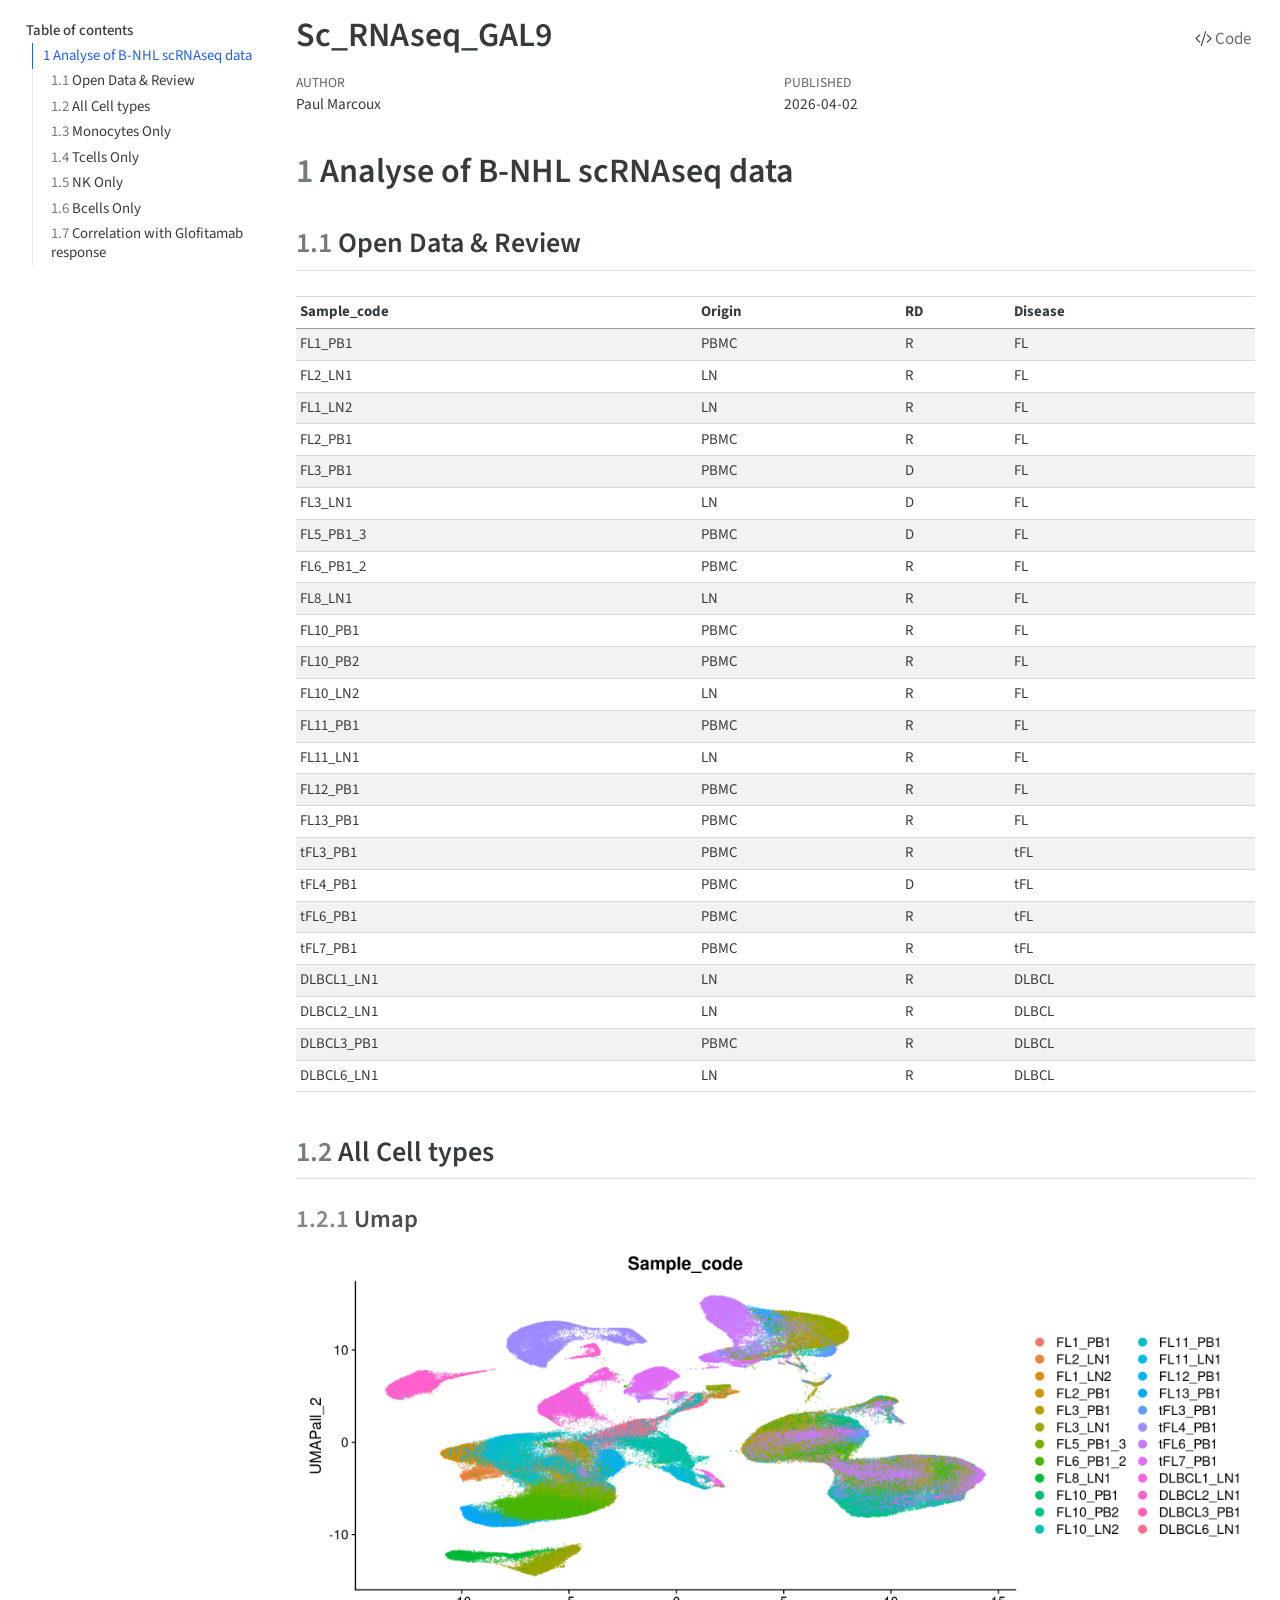
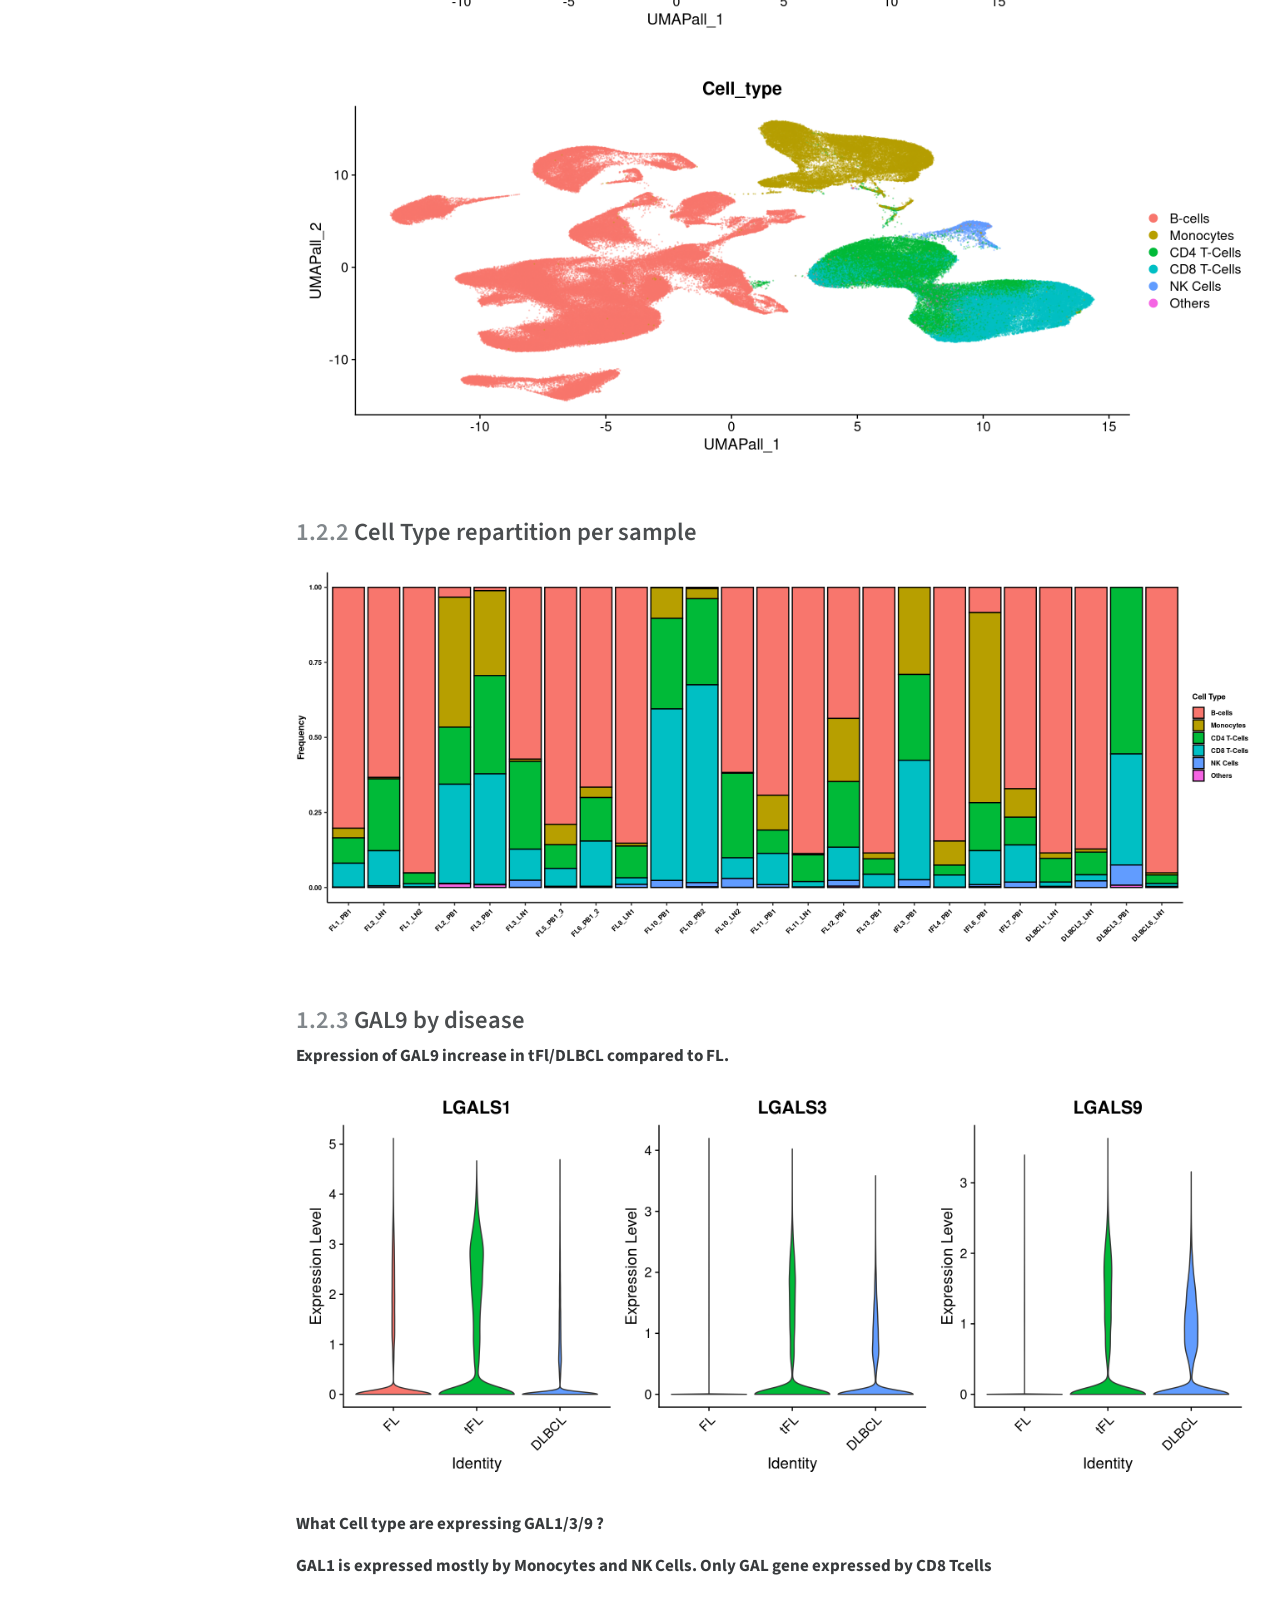
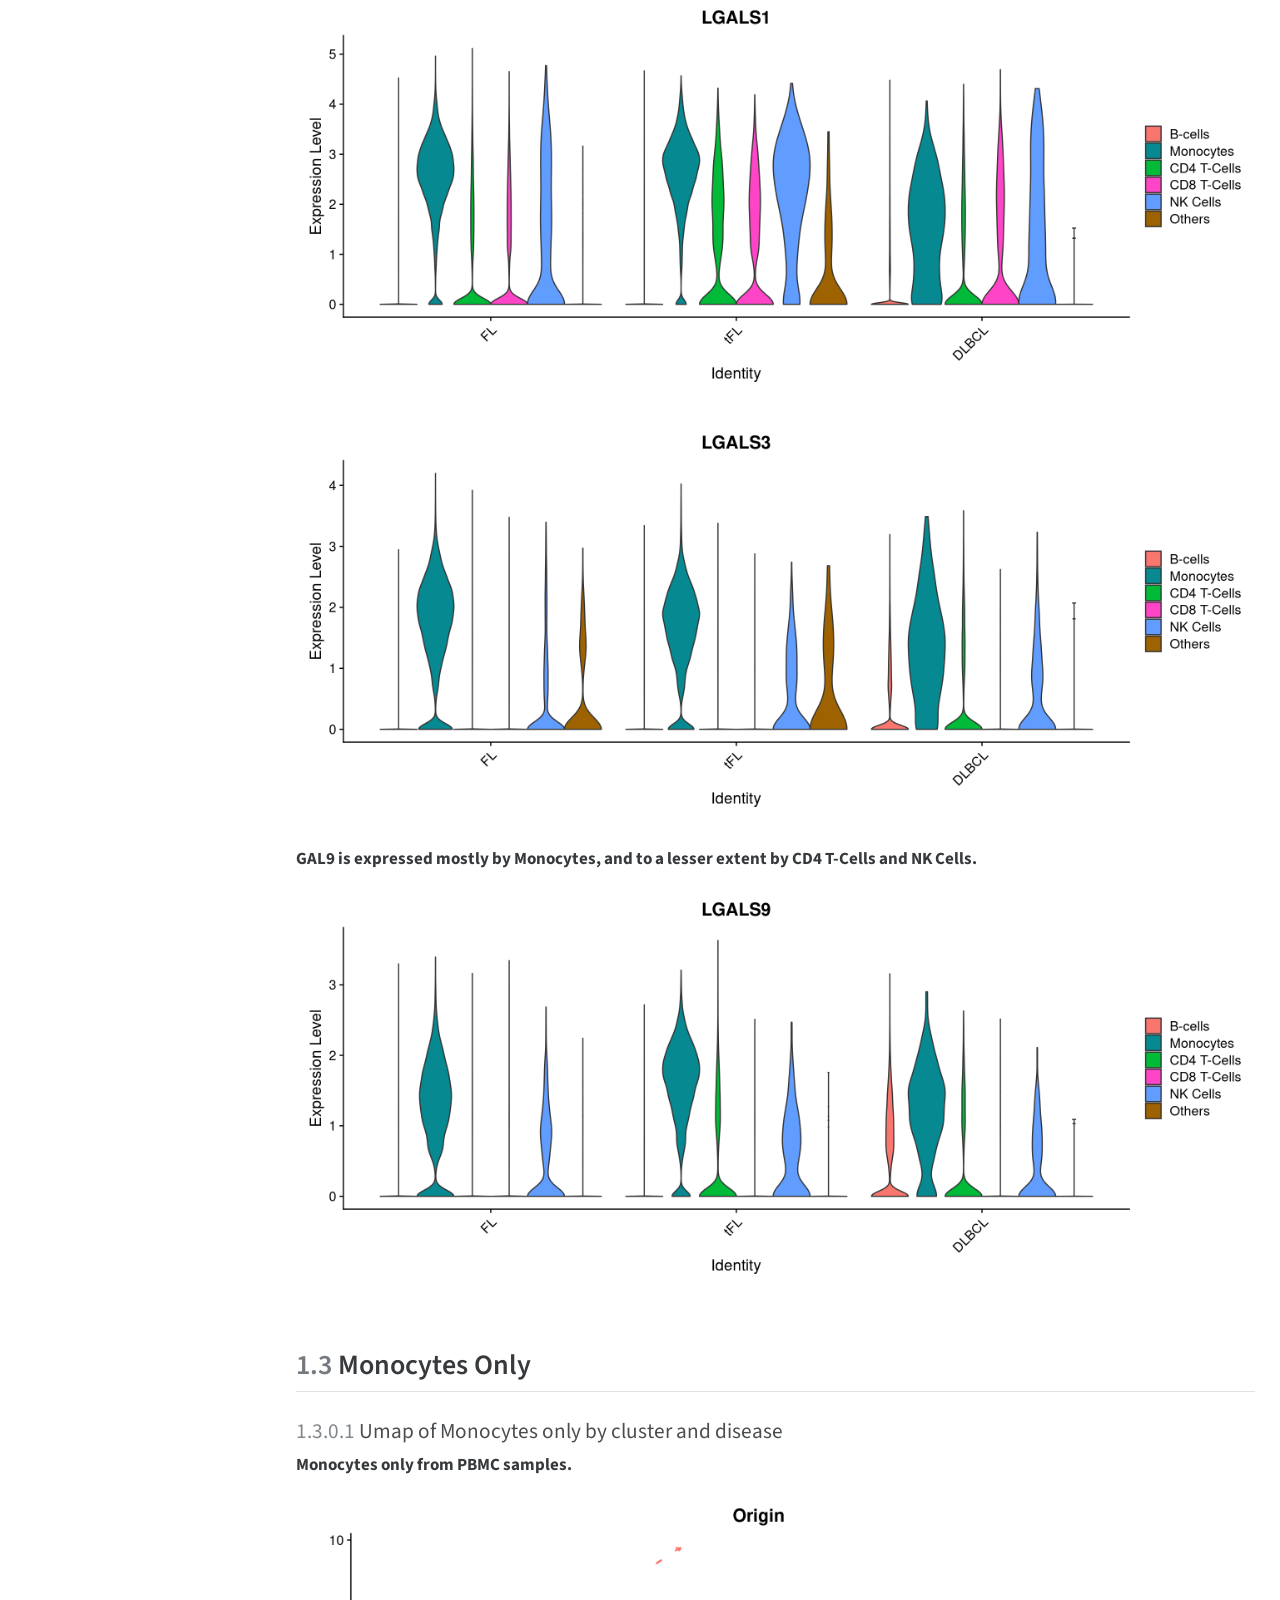
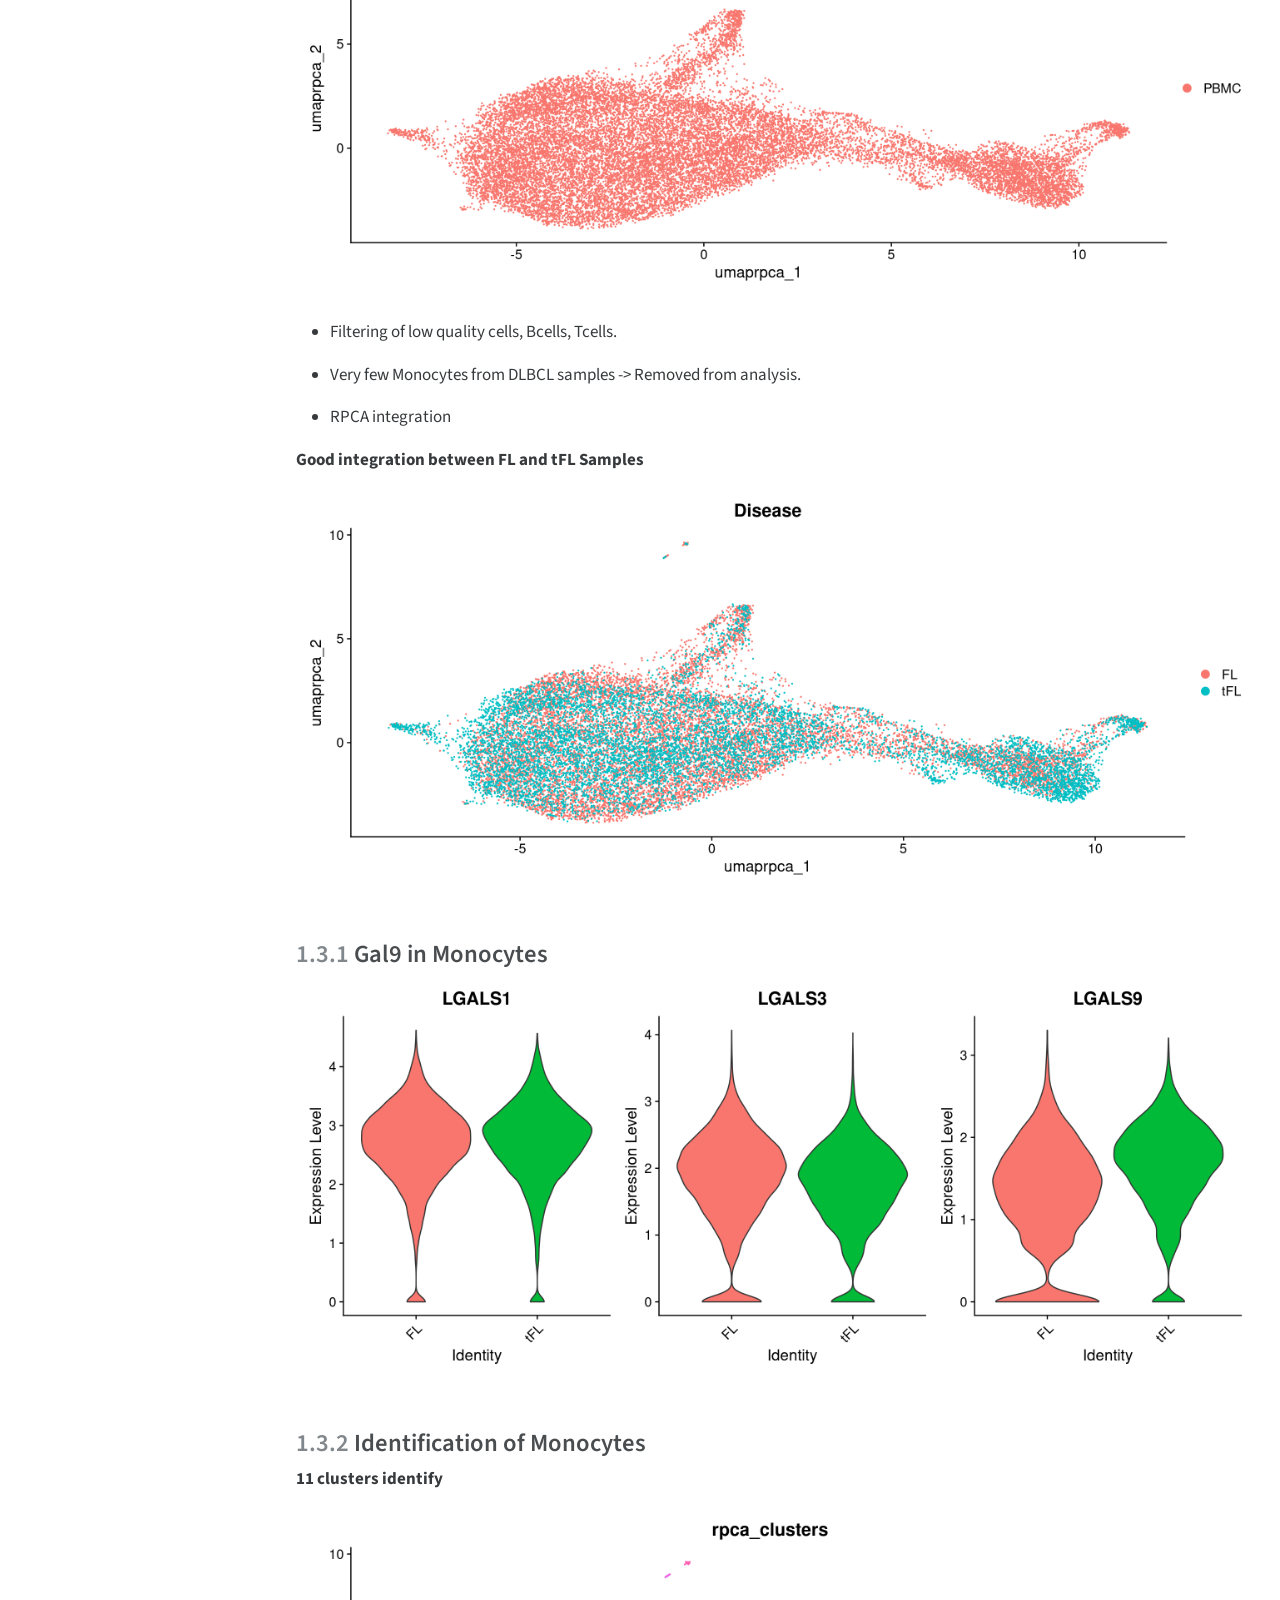
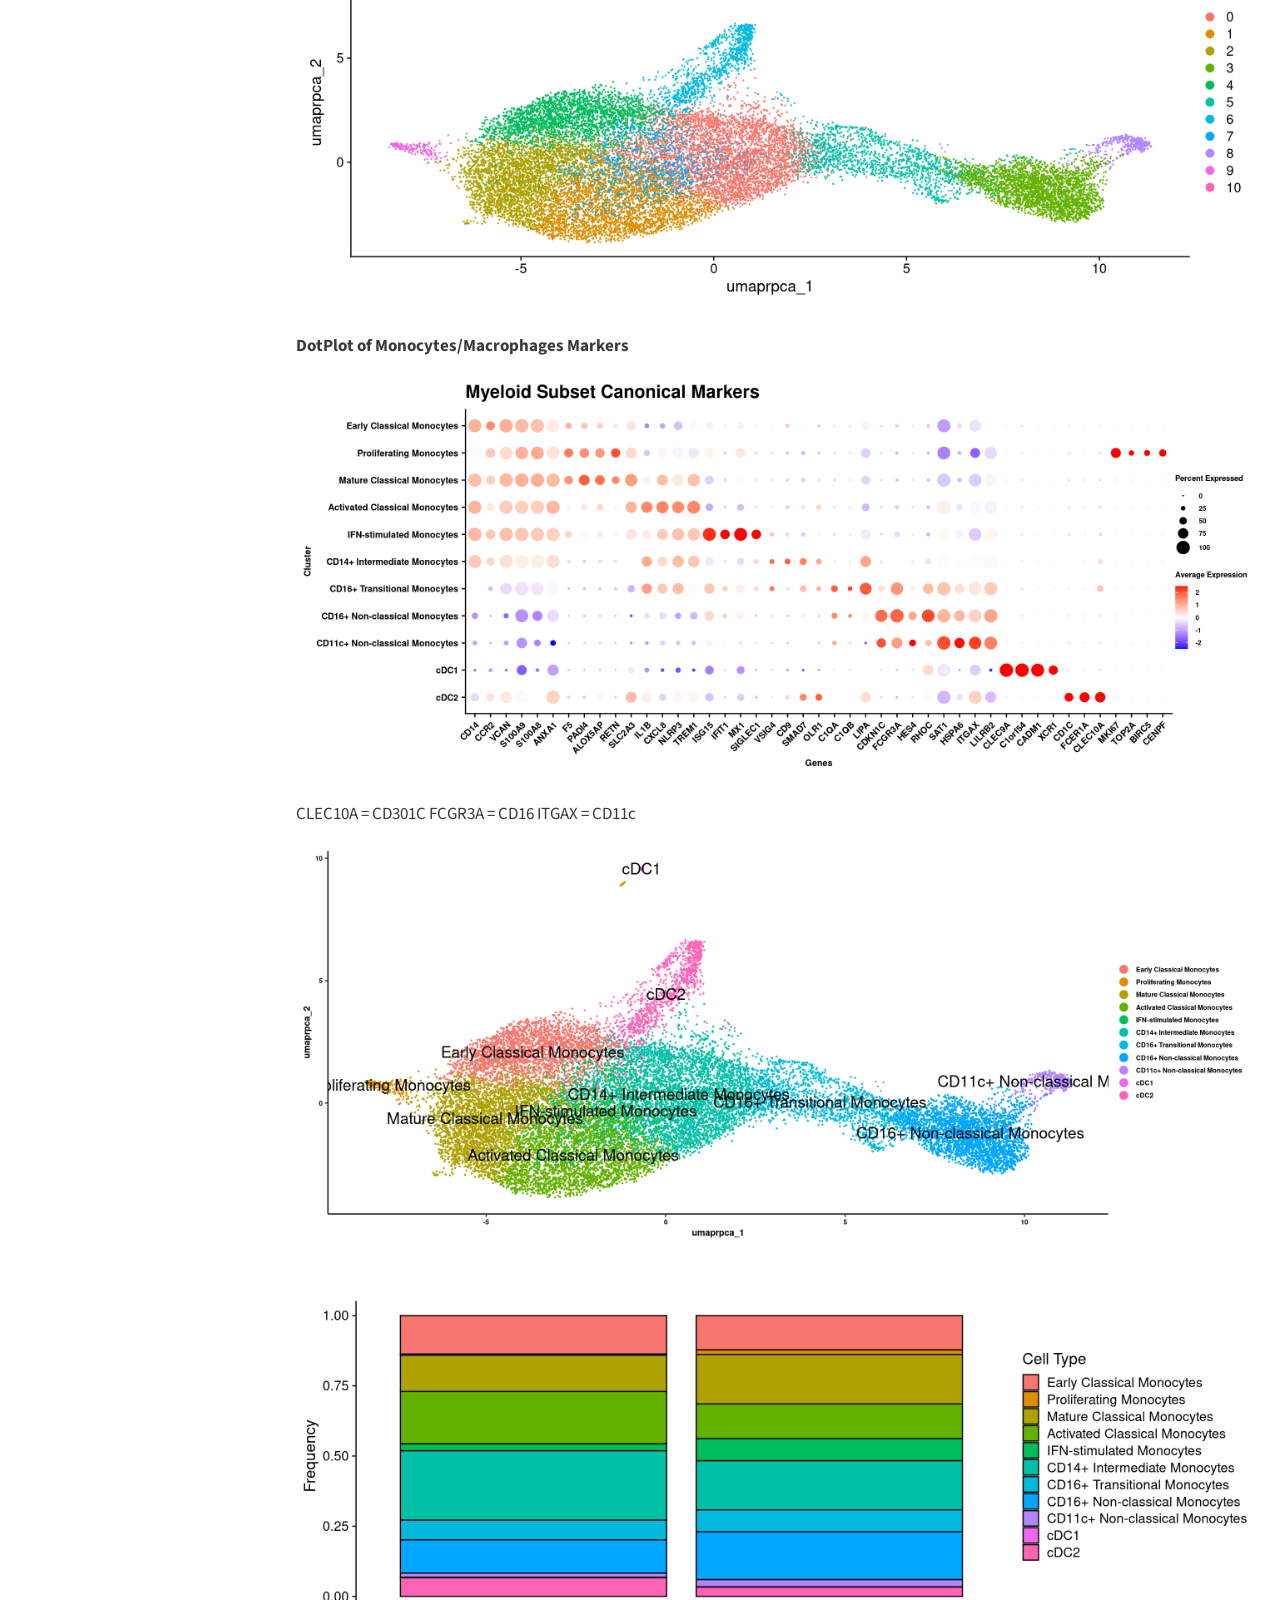
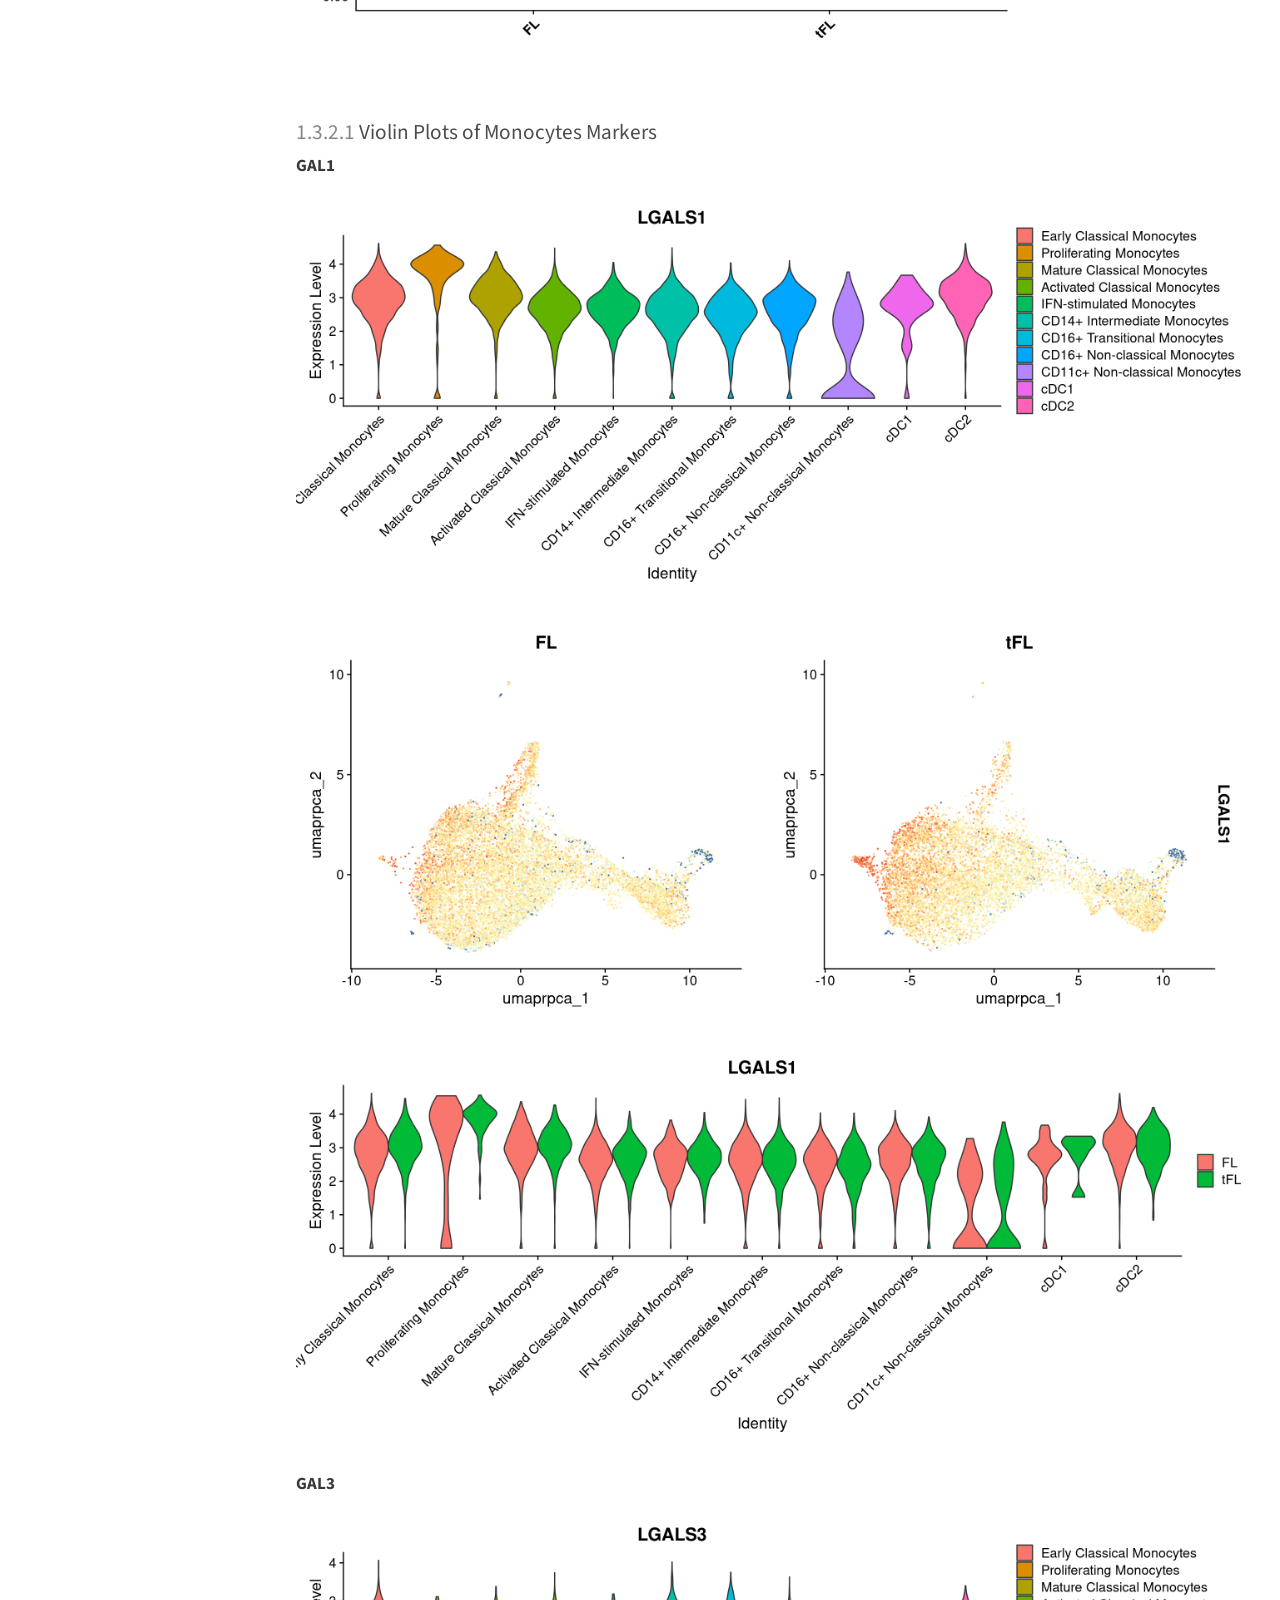
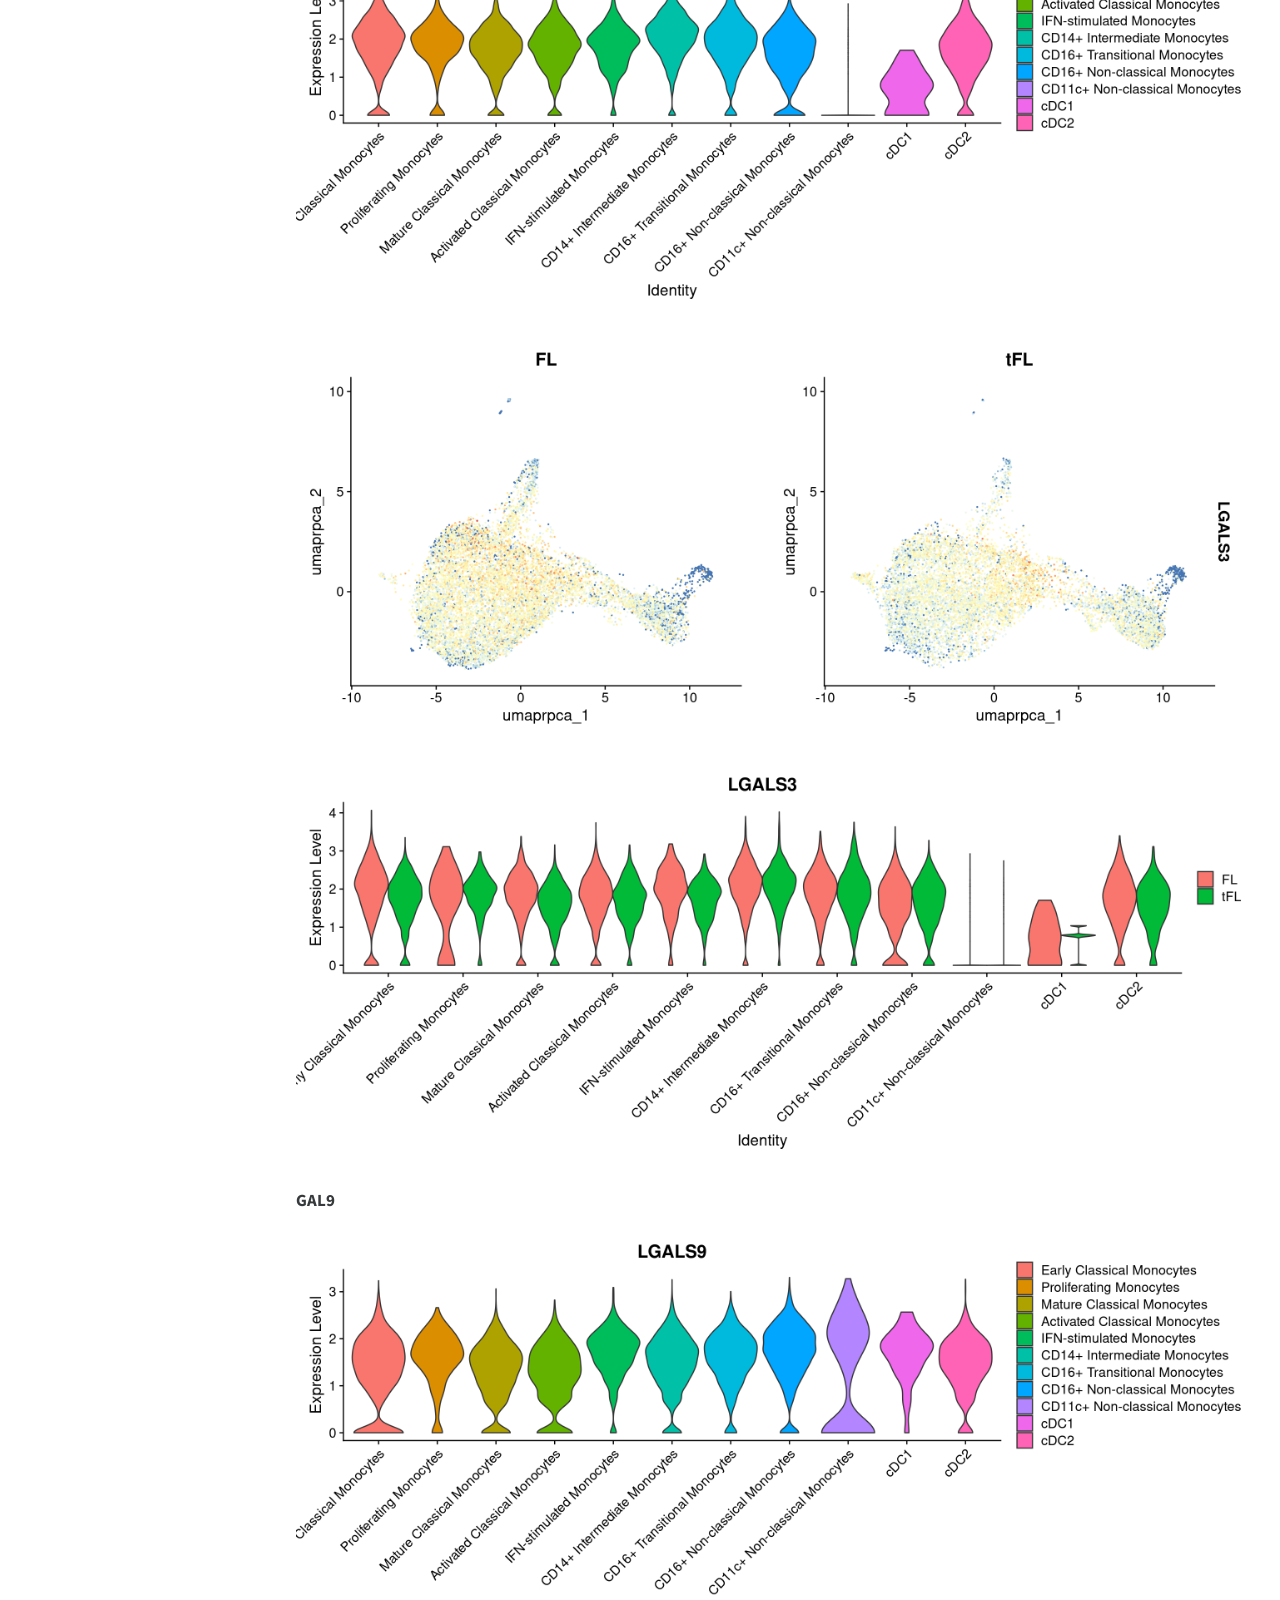
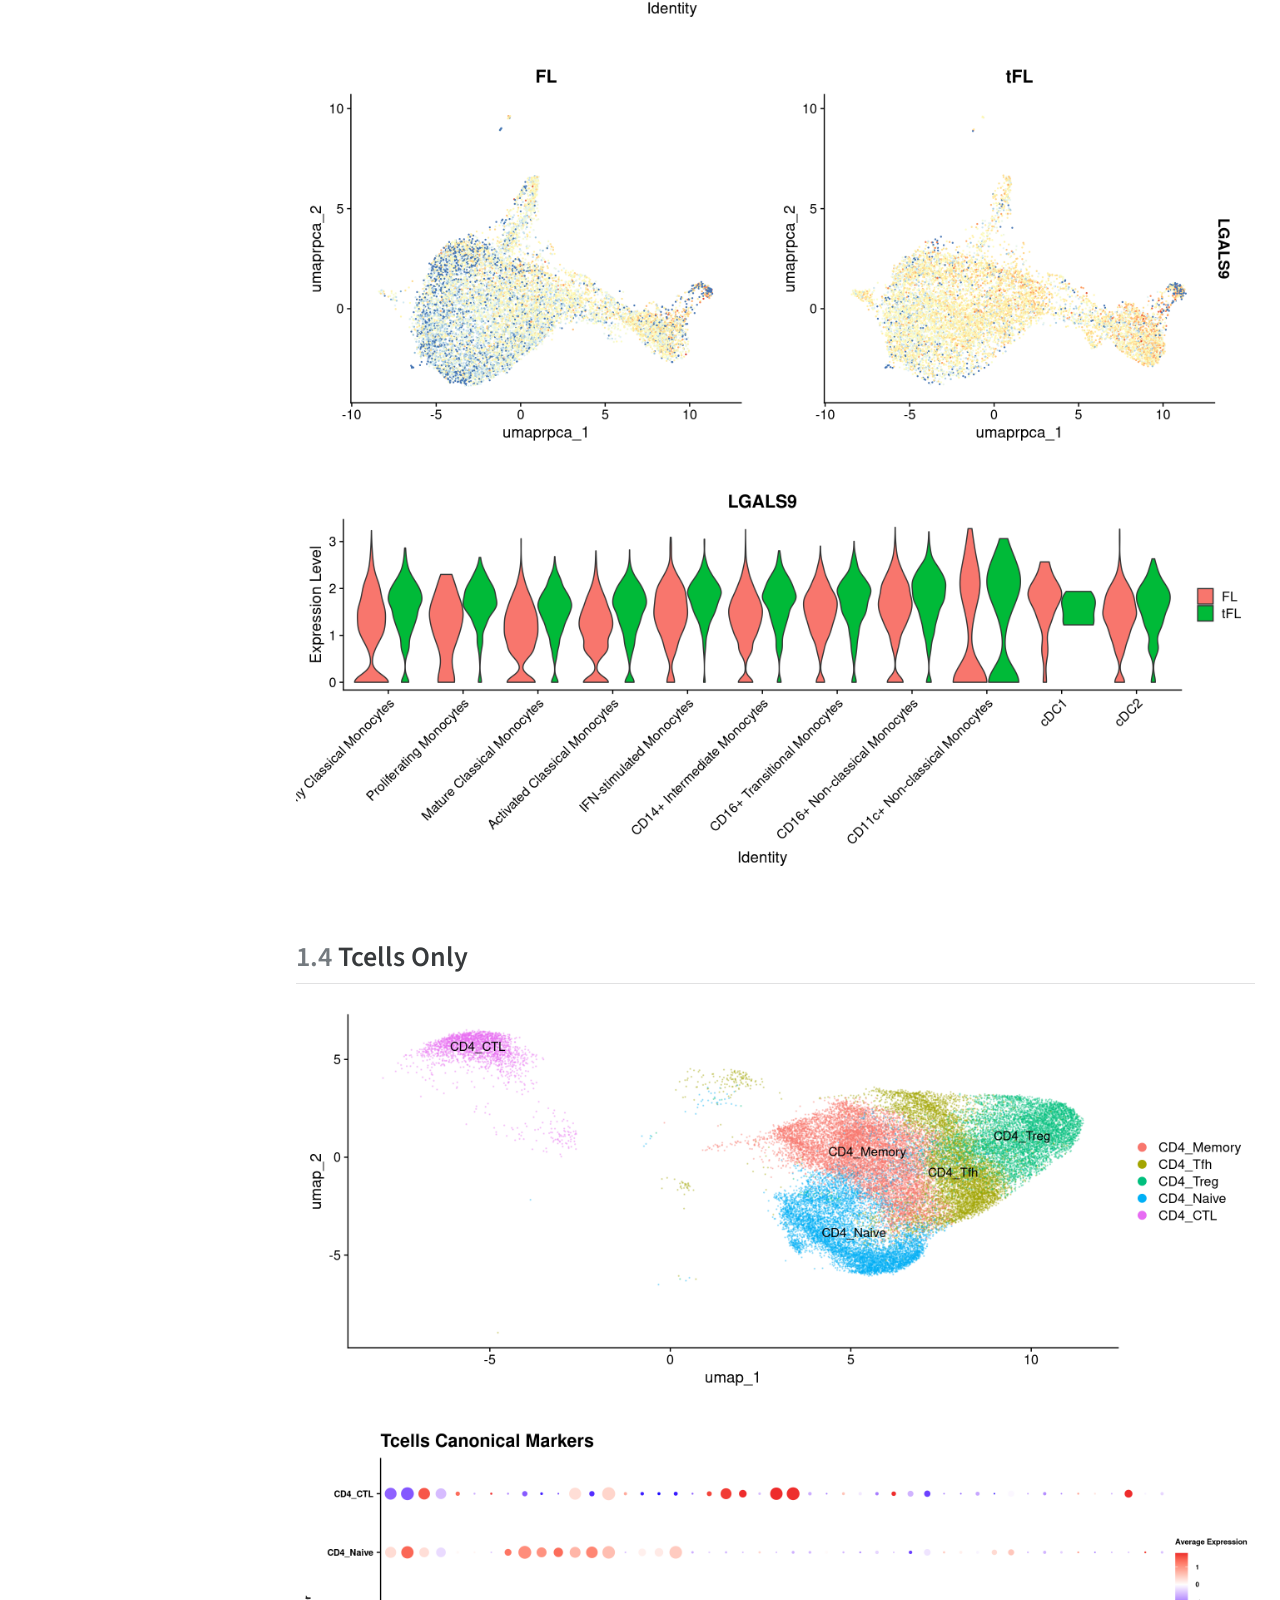
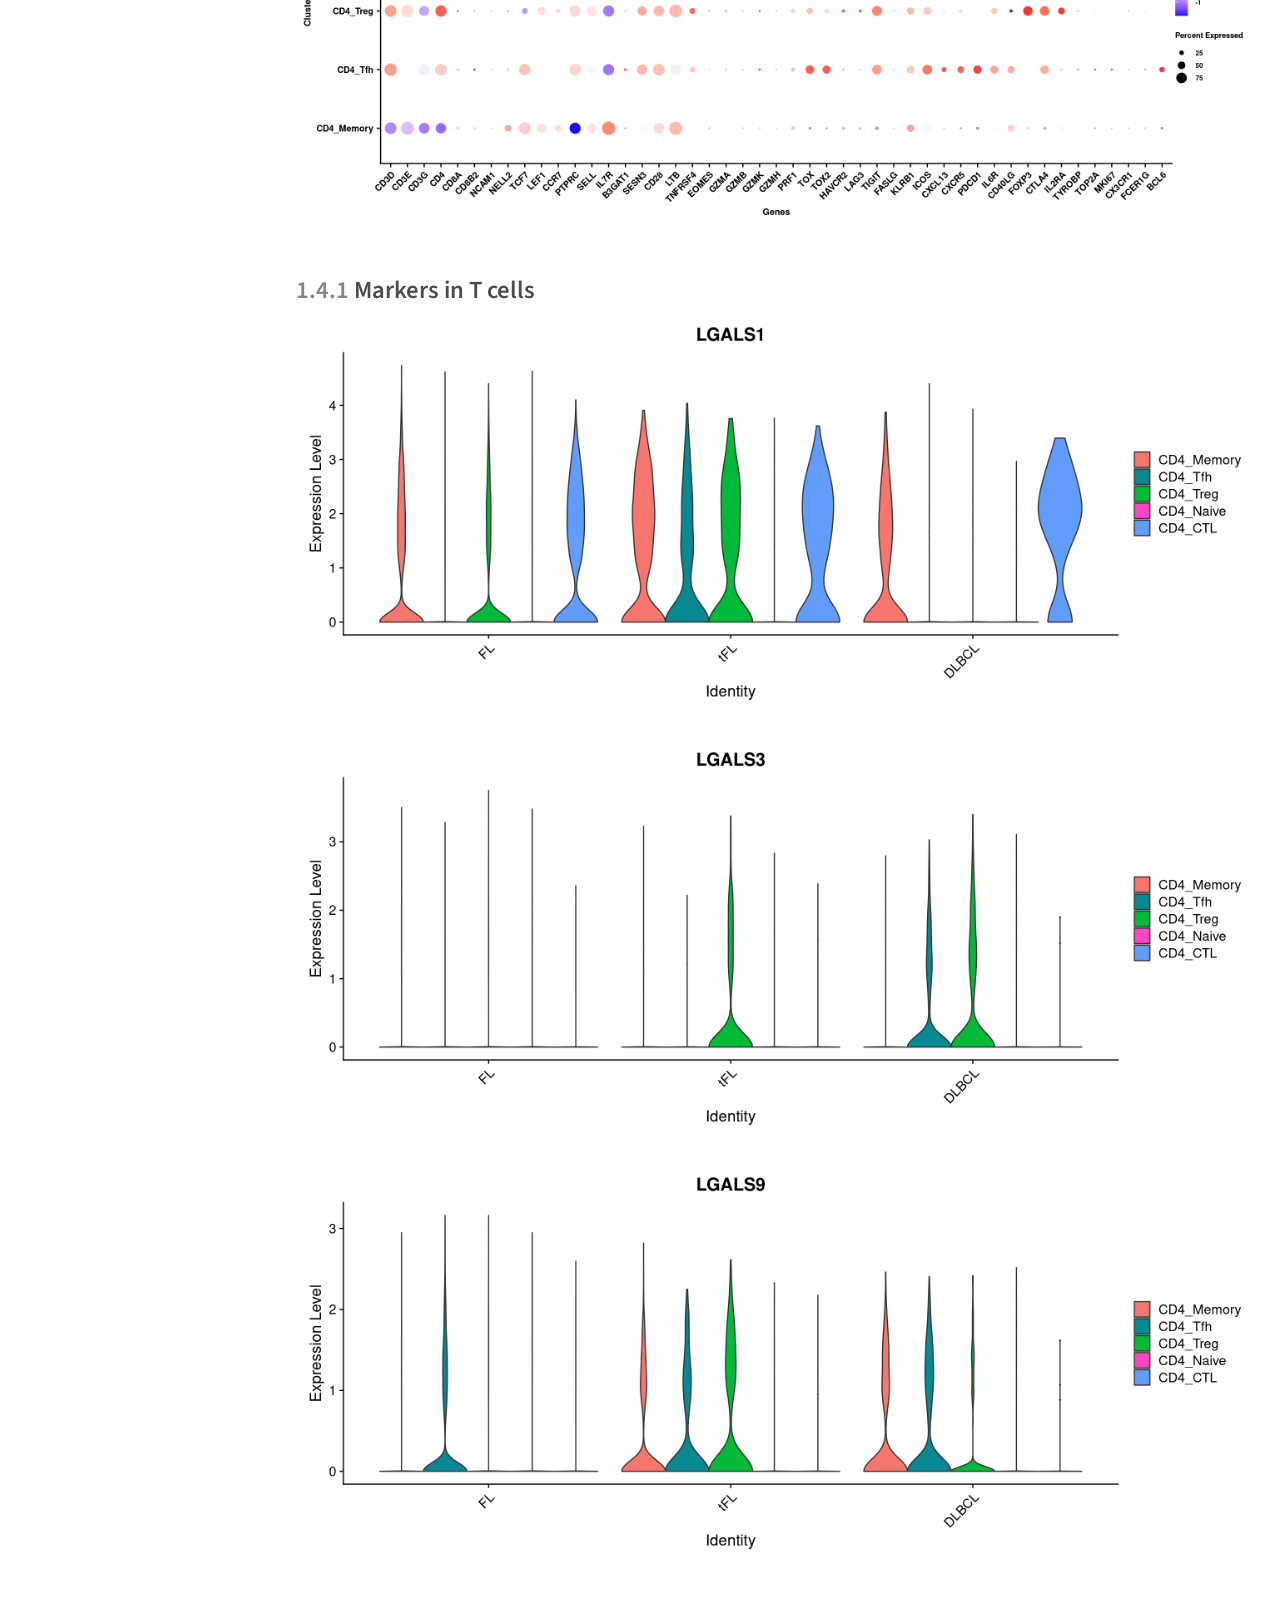
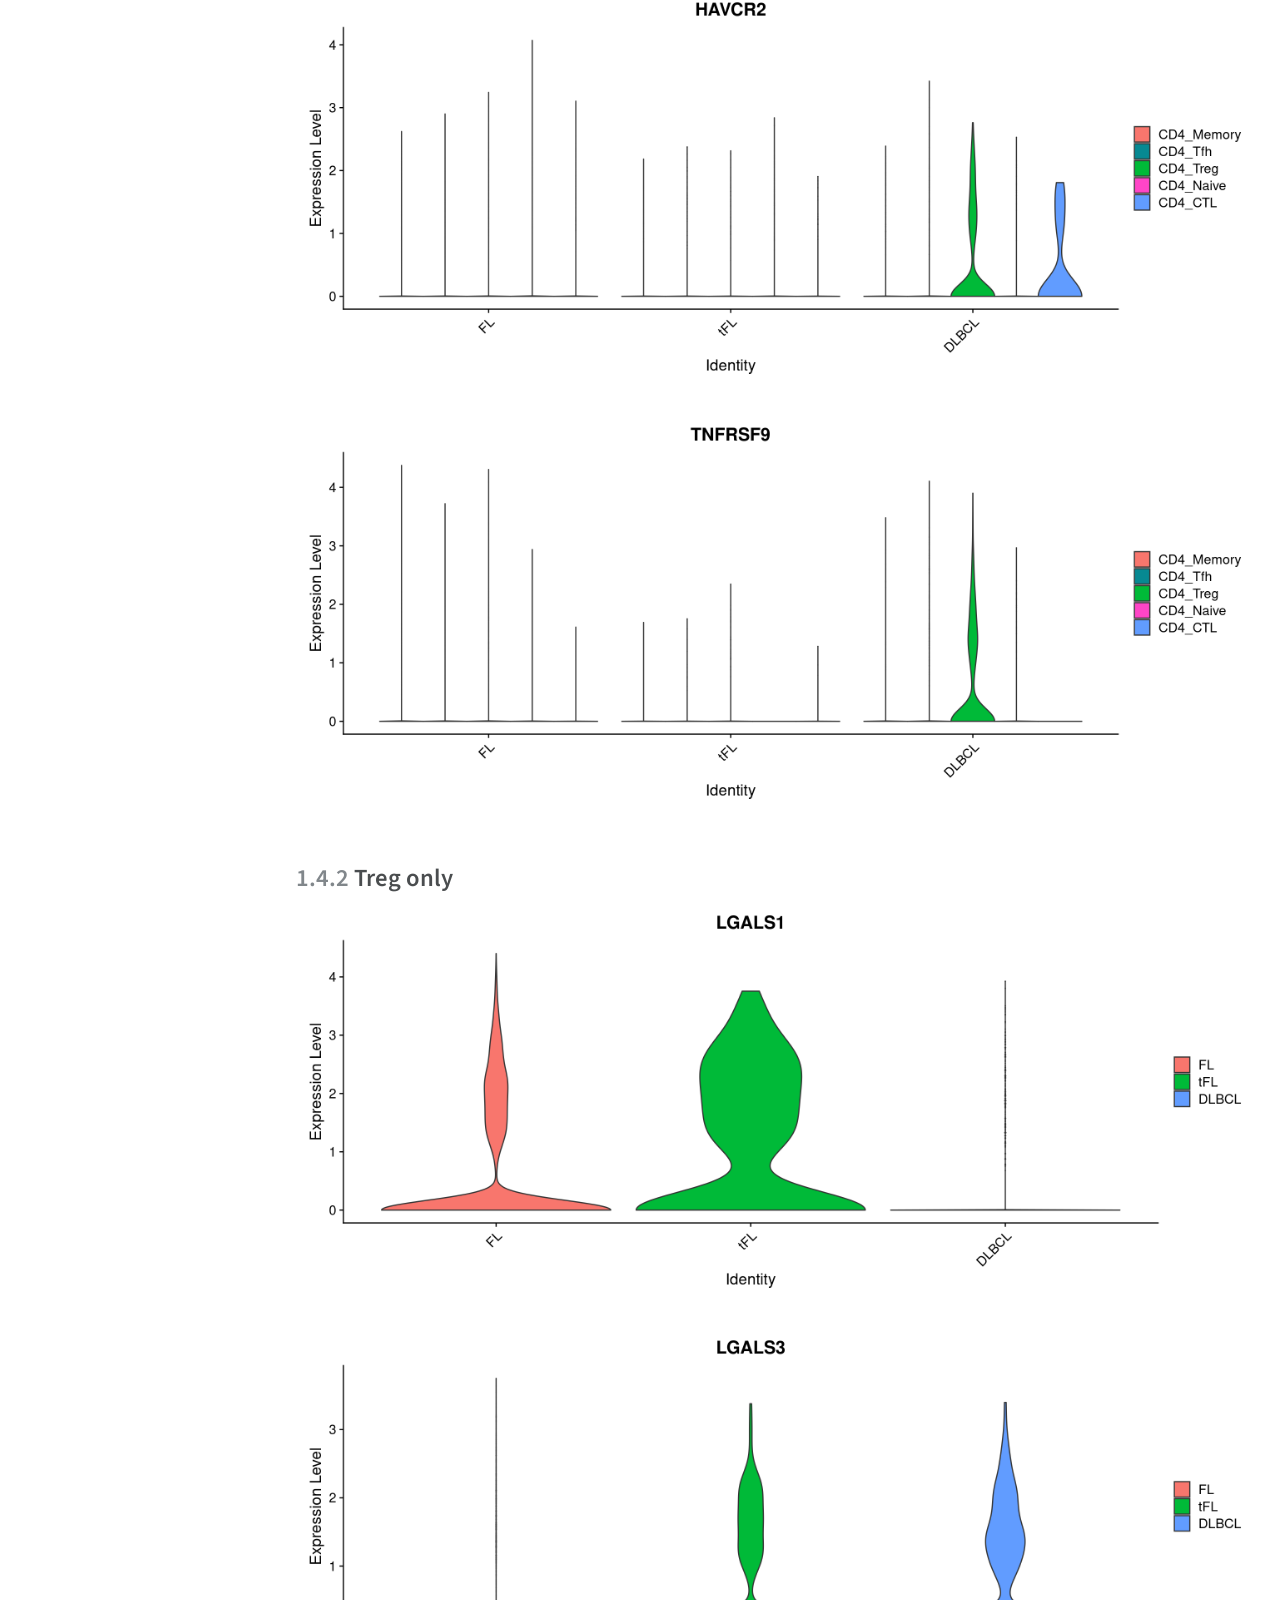
==== commit 4559dd55: "Built site for gh-pages" ====
--- a/Sc_RNAseq_GAL9.html
+++ b/Sc_RNAseq_GAL9.html
@@ -482,6 +482,7 @@
 </div>
 <section id="violin-plots-of-monocytes-markers" class="level4" data-number="1.3.2.1">
 <h4 data-number="1.3.2.1" class="anchored" data-anchor-id="violin-plots-of-monocytes-markers"><span class="header-section-number">1.3.2.1</span> Violin Plots of Monocytes Markers</h4>
+<p><strong>GAL1 </strong></p>
 <div class="cell">
 <div class="cell-output-display">
 <div>
@@ -504,45 +505,51 @@
 </figure>
 </div>
 </div>
-<div class="cell-output-display">
-<div>
-<figure class="figure">
-<p><img src="Sc_RNAseq_GAL9_files/figure-html/unnamed-chunk-16-4.png" class="img-fluid figure-img" width="1152"></p>
-</figure>
-</div>
-</div>
-<div class="cell-output-display">
-<div>
-<figure class="figure">
-<p><img src="Sc_RNAseq_GAL9_files/figure-html/unnamed-chunk-16-5.png" class="img-fluid figure-img" width="1152"></p>
-</figure>
-</div>
-</div>
-<div class="cell-output-display">
-<div>
-<figure class="figure">
-<p><img src="Sc_RNAseq_GAL9_files/figure-html/unnamed-chunk-16-6.png" class="img-fluid figure-img" width="1152"></p>
-</figure>
-</div>
-</div>
-<div class="cell-output-display">
-<div>
-<figure class="figure">
-<p><img src="Sc_RNAseq_GAL9_files/figure-html/unnamed-chunk-16-7.png" class="img-fluid figure-img" width="1152"></p>
-</figure>
-</div>
-</div>
-<div class="cell-output-display">
-<div>
-<figure class="figure">
-<p><img src="Sc_RNAseq_GAL9_files/figure-html/unnamed-chunk-16-8.png" class="img-fluid figure-img" width="1152"></p>
-</figure>
-</div>
-</div>
-<div class="cell-output-display">
-<div>
-<figure class="figure">
-<p><img src="Sc_RNAseq_GAL9_files/figure-html/unnamed-chunk-16-9.png" class="img-fluid figure-img" width="1152"></p>
+</div>
+<p><strong>GAL3 </strong></p>
+<div class="cell">
+<div class="cell-output-display">
+<div>
+<figure class="figure">
+<p><img src="Sc_RNAseq_GAL9_files/figure-html/unnamed-chunk-17-1.png" class="img-fluid figure-img" width="1152"></p>
+</figure>
+</div>
+</div>
+<div class="cell-output-display">
+<div>
+<figure class="figure">
+<p><img src="Sc_RNAseq_GAL9_files/figure-html/unnamed-chunk-17-2.png" class="img-fluid figure-img" width="1152"></p>
+</figure>
+</div>
+</div>
+<div class="cell-output-display">
+<div>
+<figure class="figure">
+<p><img src="Sc_RNAseq_GAL9_files/figure-html/unnamed-chunk-17-3.png" class="img-fluid figure-img" width="1152"></p>
+</figure>
+</div>
+</div>
+</div>
+<p><strong>GAL9 </strong></p>
+<div class="cell">
+<div class="cell-output-display">
+<div>
+<figure class="figure">
+<p><img src="Sc_RNAseq_GAL9_files/figure-html/unnamed-chunk-18-1.png" class="img-fluid figure-img" width="1152"></p>
+</figure>
+</div>
+</div>
+<div class="cell-output-display">
+<div>
+<figure class="figure">
+<p><img src="Sc_RNAseq_GAL9_files/figure-html/unnamed-chunk-18-2.png" class="img-fluid figure-img" width="1152"></p>
+</figure>
+</div>
+</div>
+<div class="cell-output-display">
+<div>
+<figure class="figure">
+<p><img src="Sc_RNAseq_GAL9_files/figure-html/unnamed-chunk-18-3.png" class="img-fluid figure-img" width="1152"></p>
 </figure>
 </div>
 </div>
@@ -556,7 +563,7 @@
 <div class="cell-output-display">
 <div>
 <figure class="figure">
-<p><img src="Sc_RNAseq_GAL9_files/figure-html/unnamed-chunk-17-1.png" class="img-fluid figure-img" width="1152"></p>
+<p><img src="Sc_RNAseq_GAL9_files/figure-html/unnamed-chunk-19-1.png" class="img-fluid figure-img" width="1152"></p>
 </figure>
 </div>
 </div>
@@ -576,35 +583,35 @@
 <div class="cell-output-display">
 <div>
 <figure class="figure">
-<p><img src="Sc_RNAseq_GAL9_files/figure-html/unnamed-chunk-18-1.png" class="img-fluid figure-img" width="1152"></p>
-</figure>
-</div>
-</div>
-<div class="cell-output-display">
-<div>
-<figure class="figure">
-<p><img src="Sc_RNAseq_GAL9_files/figure-html/unnamed-chunk-18-2.png" class="img-fluid figure-img" width="1152"></p>
-</figure>
-</div>
-</div>
-<div class="cell-output-display">
-<div>
-<figure class="figure">
-<p><img src="Sc_RNAseq_GAL9_files/figure-html/unnamed-chunk-18-3.png" class="img-fluid figure-img" width="1152"></p>
-</figure>
-</div>
-</div>
-<div class="cell-output-display">
-<div>
-<figure class="figure">
-<p><img src="Sc_RNAseq_GAL9_files/figure-html/unnamed-chunk-18-4.png" class="img-fluid figure-img" width="1152"></p>
-</figure>
-</div>
-</div>
-<div class="cell-output-display">
-<div>
-<figure class="figure">
-<p><img src="Sc_RNAseq_GAL9_files/figure-html/unnamed-chunk-18-5.png" class="img-fluid figure-img" width="1152"></p>
+<p><img src="Sc_RNAseq_GAL9_files/figure-html/unnamed-chunk-20-1.png" class="img-fluid figure-img" width="1152"></p>
+</figure>
+</div>
+</div>
+<div class="cell-output-display">
+<div>
+<figure class="figure">
+<p><img src="Sc_RNAseq_GAL9_files/figure-html/unnamed-chunk-20-2.png" class="img-fluid figure-img" width="1152"></p>
+</figure>
+</div>
+</div>
+<div class="cell-output-display">
+<div>
+<figure class="figure">
+<p><img src="Sc_RNAseq_GAL9_files/figure-html/unnamed-chunk-20-3.png" class="img-fluid figure-img" width="1152"></p>
+</figure>
+</div>
+</div>
+<div class="cell-output-display">
+<div>
+<figure class="figure">
+<p><img src="Sc_RNAseq_GAL9_files/figure-html/unnamed-chunk-20-4.png" class="img-fluid figure-img" width="1152"></p>
+</figure>
+</div>
+</div>
+<div class="cell-output-display">
+<div>
+<figure class="figure">
+<p><img src="Sc_RNAseq_GAL9_files/figure-html/unnamed-chunk-20-5.png" class="img-fluid figure-img" width="1152"></p>
 </figure>
 </div>
 </div>
@@ -616,35 +623,35 @@
 <div class="cell-output-display">
 <div>
 <figure class="figure">
-<p><img src="Sc_RNAseq_GAL9_files/figure-html/unnamed-chunk-19-1.png" class="img-fluid figure-img" width="1152"></p>
-</figure>
-</div>
-</div>
-<div class="cell-output-display">
-<div>
-<figure class="figure">
-<p><img src="Sc_RNAseq_GAL9_files/figure-html/unnamed-chunk-19-2.png" class="img-fluid figure-img" width="1152"></p>
-</figure>
-</div>
-</div>
-<div class="cell-output-display">
-<div>
-<figure class="figure">
-<p><img src="Sc_RNAseq_GAL9_files/figure-html/unnamed-chunk-19-3.png" class="img-fluid figure-img" width="1152"></p>
-</figure>
-</div>
-</div>
-<div class="cell-output-display">
-<div>
-<figure class="figure">
-<p><img src="Sc_RNAseq_GAL9_files/figure-html/unnamed-chunk-19-4.png" class="img-fluid figure-img" width="1152"></p>
-</figure>
-</div>
-</div>
-<div class="cell-output-display">
-<div>
-<figure class="figure">
-<p><img src="Sc_RNAseq_GAL9_files/figure-html/unnamed-chunk-19-5.png" class="img-fluid figure-img" width="1152"></p>
+<p><img src="Sc_RNAseq_GAL9_files/figure-html/unnamed-chunk-21-1.png" class="img-fluid figure-img" width="1152"></p>
+</figure>
+</div>
+</div>
+<div class="cell-output-display">
+<div>
+<figure class="figure">
+<p><img src="Sc_RNAseq_GAL9_files/figure-html/unnamed-chunk-21-2.png" class="img-fluid figure-img" width="1152"></p>
+</figure>
+</div>
+</div>
+<div class="cell-output-display">
+<div>
+<figure class="figure">
+<p><img src="Sc_RNAseq_GAL9_files/figure-html/unnamed-chunk-21-3.png" class="img-fluid figure-img" width="1152"></p>
+</figure>
+</div>
+</div>
+<div class="cell-output-display">
+<div>
+<figure class="figure">
+<p><img src="Sc_RNAseq_GAL9_files/figure-html/unnamed-chunk-21-4.png" class="img-fluid figure-img" width="1152"></p>
+</figure>
+</div>
+</div>
+<div class="cell-output-display">
+<div>
+<figure class="figure">
+<p><img src="Sc_RNAseq_GAL9_files/figure-html/unnamed-chunk-21-5.png" class="img-fluid figure-img" width="1152"></p>
 </figure>
 </div>
 </div>
@@ -657,16 +664,16 @@
 <div class="cell-output-display">
 <div>
 <figure class="figure">
-<p><img src="Sc_RNAseq_GAL9_files/figure-html/unnamed-chunk-20-1.png" class="img-fluid figure-img" width="1152"></p>
-</figure>
-</div>
-</div>
-</div>
-<div class="cell">
-<div class="cell-output-display">
-<div>
-<figure class="figure">
-<p><img src="Sc_RNAseq_GAL9_files/figure-html/unnamed-chunk-21-1.png" class="img-fluid figure-img" width="1152"></p>
+<p><img src="Sc_RNAseq_GAL9_files/figure-html/unnamed-chunk-22-1.png" class="img-fluid figure-img" width="1152"></p>
+</figure>
+</div>
+</div>
+</div>
+<div class="cell">
+<div class="cell-output-display">
+<div>
+<figure class="figure">
+<p><img src="Sc_RNAseq_GAL9_files/figure-html/unnamed-chunk-23-1.png" class="img-fluid figure-img" width="1152"></p>
 </figure>
 </div>
 </div>
@@ -677,35 +684,35 @@
 <div class="cell-output-display">
 <div>
 <figure class="figure">
-<p><img src="Sc_RNAseq_GAL9_files/figure-html/unnamed-chunk-22-1.png" class="img-fluid figure-img" width="1152"></p>
-</figure>
-</div>
-</div>
-<div class="cell-output-display">
-<div>
-<figure class="figure">
-<p><img src="Sc_RNAseq_GAL9_files/figure-html/unnamed-chunk-22-2.png" class="img-fluid figure-img" width="1152"></p>
-</figure>
-</div>
-</div>
-<div class="cell-output-display">
-<div>
-<figure class="figure">
-<p><img src="Sc_RNAseq_GAL9_files/figure-html/unnamed-chunk-22-3.png" class="img-fluid figure-img" width="1152"></p>
-</figure>
-</div>
-</div>
-<div class="cell-output-display">
-<div>
-<figure class="figure">
-<p><img src="Sc_RNAseq_GAL9_files/figure-html/unnamed-chunk-22-4.png" class="img-fluid figure-img" width="1152"></p>
-</figure>
-</div>
-</div>
-<div class="cell-output-display">
-<div>
-<figure class="figure">
-<p><img src="Sc_RNAseq_GAL9_files/figure-html/unnamed-chunk-22-5.png" class="img-fluid figure-img" width="1152"></p>
+<p><img src="Sc_RNAseq_GAL9_files/figure-html/unnamed-chunk-24-1.png" class="img-fluid figure-img" width="1152"></p>
+</figure>
+</div>
+</div>
+<div class="cell-output-display">
+<div>
+<figure class="figure">
+<p><img src="Sc_RNAseq_GAL9_files/figure-html/unnamed-chunk-24-2.png" class="img-fluid figure-img" width="1152"></p>
+</figure>
+</div>
+</div>
+<div class="cell-output-display">
+<div>
+<figure class="figure">
+<p><img src="Sc_RNAseq_GAL9_files/figure-html/unnamed-chunk-24-3.png" class="img-fluid figure-img" width="1152"></p>
+</figure>
+</div>
+</div>
+<div class="cell-output-display">
+<div>
+<figure class="figure">
+<p><img src="Sc_RNAseq_GAL9_files/figure-html/unnamed-chunk-24-4.png" class="img-fluid figure-img" width="1152"></p>
+</figure>
+</div>
+</div>
+<div class="cell-output-display">
+<div>
+<figure class="figure">
+<p><img src="Sc_RNAseq_GAL9_files/figure-html/unnamed-chunk-24-5.png" class="img-fluid figure-img" width="1152"></p>
 </figure>
 </div>
 </div>
@@ -714,12 +721,12 @@
 </section>
 <section id="bcells-only" class="level2" data-number="1.6">
 <h2 data-number="1.6" class="anchored" data-anchor-id="bcells-only"><span class="header-section-number">1.6</span> Bcells Only</h2>
-<p>** Expression of GAL genes in all B are low**</p>
-<div class="cell">
-<div class="cell-output-display">
-<div>
-<figure class="figure">
-<p><img src="Sc_RNAseq_GAL9_files/figure-html/unnamed-chunk-25-1.png" class="img-fluid figure-img" width="1152"></p>
+<p><strong>Expression of GAL genes in all B are low</strong></p>
+<div class="cell">
+<div class="cell-output-display">
+<div>
+<figure class="figure">
+<p><img src="Sc_RNAseq_GAL9_files/figure-html/unnamed-chunk-27-1.png" class="img-fluid figure-img" width="1152"></p>
 </figure>
 </div>
 </div>
@@ -730,21 +737,21 @@
 <div class="cell-output-display">
 <div>
 <figure class="figure">
-<p><img src="Sc_RNAseq_GAL9_files/figure-html/unnamed-chunk-26-1.png" class="img-fluid figure-img" width="1152"></p>
-</figure>
-</div>
-</div>
-<div class="cell-output-display">
-<div>
-<figure class="figure">
-<p><img src="Sc_RNAseq_GAL9_files/figure-html/unnamed-chunk-26-2.png" class="img-fluid figure-img" width="1152"></p>
-</figure>
-</div>
-</div>
-<div class="cell-output-display">
-<div>
-<figure class="figure">
-<p><img src="Sc_RNAseq_GAL9_files/figure-html/unnamed-chunk-26-3.png" class="img-fluid figure-img" width="1152"></p>
+<p><img src="Sc_RNAseq_GAL9_files/figure-html/unnamed-chunk-28-1.png" class="img-fluid figure-img" width="1152"></p>
+</figure>
+</div>
+</div>
+<div class="cell-output-display">
+<div>
+<figure class="figure">
+<p><img src="Sc_RNAseq_GAL9_files/figure-html/unnamed-chunk-28-2.png" class="img-fluid figure-img" width="1152"></p>
+</figure>
+</div>
+</div>
+<div class="cell-output-display">
+<div>
+<figure class="figure">
+<p><img src="Sc_RNAseq_GAL9_files/figure-html/unnamed-chunk-28-3.png" class="img-fluid figure-img" width="1152"></p>
 </figure>
 </div>
 </div>
@@ -756,14 +763,14 @@
 <div class="cell-output-display">
 <div>
 <figure class="figure">
-<p><img src="Sc_RNAseq_GAL9_files/figure-html/unnamed-chunk-27-1.png" class="img-fluid figure-img" width="1152"></p>
-</figure>
-</div>
-</div>
-<div class="cell-output-display">
-<div>
-<figure class="figure">
-<p><img src="Sc_RNAseq_GAL9_files/figure-html/unnamed-chunk-27-2.png" class="img-fluid figure-img" width="1152"></p>
+<p><img src="Sc_RNAseq_GAL9_files/figure-html/unnamed-chunk-29-1.png" class="img-fluid figure-img" width="1152"></p>
+</figure>
+</div>
+</div>
+<div class="cell-output-display">
+<div>
+<figure class="figure">
+<p><img src="Sc_RNAseq_GAL9_files/figure-html/unnamed-chunk-29-2.png" class="img-fluid figure-img" width="1152"></p>
 </figure>
 </div>
 </div>
@@ -771,12 +778,12 @@
 </section>
 <section id="markers-in-b-cells" class="level3" data-number="1.6.3">
 <h3 data-number="1.6.3" class="anchored" data-anchor-id="markers-in-b-cells"><span class="header-section-number">1.6.3</span> Markers in B Cells</h3>
-<p>** Expression of GAL genes in B cell types**</p>
-<div class="cell">
-<div class="cell-output-display">
-<div>
-<figure class="figure">
-<p><img src="Sc_RNAseq_GAL9_files/figure-html/unnamed-chunk-28-1.png" class="img-fluid figure-img" width="1152"></p>
+<p><strong>Expression of GAL genes in B cell types</strong></p>
+<div class="cell">
+<div class="cell-output-display">
+<div>
+<figure class="figure">
+<p><img src="Sc_RNAseq_GAL9_files/figure-html/unnamed-chunk-30-1.png" class="img-fluid figure-img" width="1152"></p>
 </figure>
 </div>
 </div>
@@ -791,7 +798,7 @@
 <div class="cell-output-display">
 <div>
 <figure class="figure">
-<p><img src="Sc_RNAseq_GAL9_files/figure-html/unnamed-chunk-30-1.png" class="img-fluid figure-img" width="1152"></p>
+<p><img src="Sc_RNAseq_GAL9_files/figure-html/unnamed-chunk-32-1.png" class="img-fluid figure-img" width="1152"></p>
 </figure>
 </div>
 </div>
@@ -799,12 +806,12 @@
 </section>
 <section id="in-monocytes" class="level3" data-number="1.7.2">
 <h3 data-number="1.7.2" class="anchored" data-anchor-id="in-monocytes"><span class="header-section-number">1.7.2</span> In Monocytes</h3>
-<p>** Only One sample Low responder vs 5 High Responders**</p>
-<div class="cell">
-<div class="cell-output-display">
-<div>
-<figure class="figure">
-<p><img src="Sc_RNAseq_GAL9_files/figure-html/unnamed-chunk-31-1.png" class="img-fluid figure-img" width="1152"></p>
+<p><strong>Only One sample Low responder vs 5 High Responders</strong></p>
+<div class="cell">
+<div class="cell-output-display">
+<div>
+<figure class="figure">
+<p><img src="Sc_RNAseq_GAL9_files/figure-html/unnamed-chunk-33-1.png" class="img-fluid figure-img" width="1152"></p>
 </figure>
 </div>
 </div>
@@ -816,30 +823,30 @@
 <div class="cell-output-display">
 <div>
 <figure class="figure">
-<p><img src="Sc_RNAseq_GAL9_files/figure-html/unnamed-chunk-33-1.png" class="img-fluid figure-img" width="1152"></p>
-</figure>
-</div>
-</div>
-</div>
-<div class="cell">
-<div class="cell-output-display">
-<div>
-<figure class="figure">
-<p><img src="Sc_RNAseq_GAL9_files/figure-html/unnamed-chunk-34-1.png" class="img-fluid figure-img" width="1152"></p>
-</figure>
-</div>
-</div>
-<div class="cell-output-display">
-<div>
-<figure class="figure">
-<p><img src="Sc_RNAseq_GAL9_files/figure-html/unnamed-chunk-34-2.png" class="img-fluid figure-img" width="1152"></p>
-</figure>
-</div>
-</div>
-<div class="cell-output-display">
-<div>
-<figure class="figure">
-<p><img src="Sc_RNAseq_GAL9_files/figure-html/unnamed-chunk-34-3.png" class="img-fluid figure-img" width="1152"></p>
+<p><img src="Sc_RNAseq_GAL9_files/figure-html/unnamed-chunk-35-1.png" class="img-fluid figure-img" width="1152"></p>
+</figure>
+</div>
+</div>
+</div>
+<div class="cell">
+<div class="cell-output-display">
+<div>
+<figure class="figure">
+<p><img src="Sc_RNAseq_GAL9_files/figure-html/unnamed-chunk-36-1.png" class="img-fluid figure-img" width="1152"></p>
+</figure>
+</div>
+</div>
+<div class="cell-output-display">
+<div>
+<figure class="figure">
+<p><img src="Sc_RNAseq_GAL9_files/figure-html/unnamed-chunk-36-2.png" class="img-fluid figure-img" width="1152"></p>
+</figure>
+</div>
+</div>
+<div class="cell-output-display">
+<div>
+<figure class="figure">
+<p><img src="Sc_RNAseq_GAL9_files/figure-html/unnamed-chunk-36-3.png" class="img-fluid figure-img" width="1152"></p>
 </figure>
 </div>
 </div>
@@ -850,7 +857,7 @@
 <div class="cell-output-display">
 <div>
 <figure class="figure">
-<p><img src="Sc_RNAseq_GAL9_files/figure-html/unnamed-chunk-35-1.png" class="img-fluid figure-img" width="1152"></p>
+<p><img src="Sc_RNAseq_GAL9_files/figure-html/unnamed-chunk-37-1.png" class="img-fluid figure-img" width="1152"></p>
 </figure>
 </div>
 </div>
@@ -1625,7 +1632,7 @@
 <span id="cb1-321"><a href="#cb1-321" aria-hidden="true" tabindex="-1"></a><span class="in">```</span></span>
 <span id="cb1-322"><a href="#cb1-322" aria-hidden="true" tabindex="-1"></a></span>
 <span id="cb1-323"><a href="#cb1-323" aria-hidden="true" tabindex="-1"></a><span class="fu">#### Violin Plots of Monocytes Markers</span></span>
-<span id="cb1-324"><a href="#cb1-324" aria-hidden="true" tabindex="-1"></a></span>
+<span id="cb1-324"><a href="#cb1-324" aria-hidden="true" tabindex="-1"></a>**GAL1 **</span>
 <span id="cb1-327"><a href="#cb1-327" aria-hidden="true" tabindex="-1"></a><span class="in">```{r}</span></span>
 <span id="cb1-328"><a href="#cb1-328" aria-hidden="true" tabindex="-1"></a><span class="fu">VlnPlot</span>(AllSample_subset_monocytes, <span class="at">features =</span> <span class="st">"LGALS1"</span>,<span class="at">pt.size =</span> <span class="dv">0</span>)</span>
 <span id="cb1-329"><a href="#cb1-329" aria-hidden="true" tabindex="-1"></a><span class="fu">FeaturePlot</span>(AllSample_subset_monocytes, <span class="at">features =</span> <span class="st">"LGALS1"</span>,<span class="at">pt.size =</span> <span class="fl">0.01</span>, <span class="at">raster =</span> <span class="cn">FALSE</span>,</span>
@@ -1634,505 +1641,508 @@
 <span id="cb1-332"><a href="#cb1-332" aria-hidden="true" tabindex="-1"></a></span>
 <span id="cb1-333"><a href="#cb1-333" aria-hidden="true" tabindex="-1"></a><span class="fu">VlnPlot</span>(AllSample_subset_monocytes, <span class="at">features =</span> <span class="st">"LGALS1"</span>,<span class="at">pt.size =</span> <span class="dv">0</span>,<span class="at">split.by =</span> <span class="st">"Disease"</span>)<span class="sc">&amp;</span></span>
 <span id="cb1-334"><a href="#cb1-334" aria-hidden="true" tabindex="-1"></a>  <span class="fu">scale_fill_manual</span>(<span class="at">values =</span> <span class="fu">c</span>(<span class="st">"#f8766d"</span>,<span class="st">"#00ba38"</span>))</span>
-<span id="cb1-335"><a href="#cb1-335" aria-hidden="true" tabindex="-1"></a></span>
+<span id="cb1-335"><a href="#cb1-335" aria-hidden="true" tabindex="-1"></a><span class="in">```</span></span>
 <span id="cb1-336"><a href="#cb1-336" aria-hidden="true" tabindex="-1"></a></span>
-<span id="cb1-337"><a href="#cb1-337" aria-hidden="true" tabindex="-1"></a></span>
-<span id="cb1-338"><a href="#cb1-338" aria-hidden="true" tabindex="-1"></a><span class="fu">VlnPlot</span>(AllSample_subset_monocytes, <span class="at">features =</span> <span class="st">"LGALS3"</span>,<span class="at">pt.size =</span> <span class="dv">0</span>)</span>
-<span id="cb1-339"><a href="#cb1-339" aria-hidden="true" tabindex="-1"></a><span class="fu">FeaturePlot</span>(AllSample_subset_monocytes, <span class="at">features =</span> <span class="st">"LGALS3"</span>,<span class="at">pt.size =</span> <span class="fl">0.01</span>, <span class="at">raster =</span> <span class="cn">FALSE</span>,</span>
-<span id="cb1-340"><a href="#cb1-340" aria-hidden="true" tabindex="-1"></a>            <span class="at">split.by =</span> <span class="st">"Disease"</span>, <span class="at">reduction =</span> <span class="st">"umap.rpca"</span>,) <span class="sc">&amp;</span></span>
-<span id="cb1-341"><a href="#cb1-341" aria-hidden="true" tabindex="-1"></a>    <span class="fu">scale_color_distiller</span>(<span class="at">palette =</span> <span class="st">"RdYlBu"</span>) </span>
-<span id="cb1-342"><a href="#cb1-342" aria-hidden="true" tabindex="-1"></a></span>
-<span id="cb1-343"><a href="#cb1-343" aria-hidden="true" tabindex="-1"></a><span class="fu">VlnPlot</span>(AllSample_subset_monocytes, <span class="at">features =</span> <span class="st">"LGALS3"</span>,<span class="at">pt.size =</span> <span class="dv">0</span>,<span class="at">split.by =</span> <span class="st">"Disease"</span>)<span class="sc">&amp;</span></span>
-<span id="cb1-344"><a href="#cb1-344" aria-hidden="true" tabindex="-1"></a>  <span class="fu">scale_fill_manual</span>(<span class="at">values =</span> <span class="fu">c</span>(<span class="st">"#f8766d"</span>,<span class="st">"#00ba38"</span>))</span>
+<span id="cb1-337"><a href="#cb1-337" aria-hidden="true" tabindex="-1"></a>**GAL3 **</span>
+<span id="cb1-340"><a href="#cb1-340" aria-hidden="true" tabindex="-1"></a><span class="in">```{r}</span></span>
+<span id="cb1-341"><a href="#cb1-341" aria-hidden="true" tabindex="-1"></a><span class="fu">VlnPlot</span>(AllSample_subset_monocytes, <span class="at">features =</span> <span class="st">"LGALS3"</span>,<span class="at">pt.size =</span> <span class="dv">0</span>)</span>
+<span id="cb1-342"><a href="#cb1-342" aria-hidden="true" tabindex="-1"></a><span class="fu">FeaturePlot</span>(AllSample_subset_monocytes, <span class="at">features =</span> <span class="st">"LGALS3"</span>,<span class="at">pt.size =</span> <span class="fl">0.01</span>, <span class="at">raster =</span> <span class="cn">FALSE</span>,</span>
+<span id="cb1-343"><a href="#cb1-343" aria-hidden="true" tabindex="-1"></a>            <span class="at">split.by =</span> <span class="st">"Disease"</span>, <span class="at">reduction =</span> <span class="st">"umap.rpca"</span>,) <span class="sc">&amp;</span></span>
+<span id="cb1-344"><a href="#cb1-344" aria-hidden="true" tabindex="-1"></a>    <span class="fu">scale_color_distiller</span>(<span class="at">palette =</span> <span class="st">"RdYlBu"</span>) </span>
 <span id="cb1-345"><a href="#cb1-345" aria-hidden="true" tabindex="-1"></a></span>
-<span id="cb1-346"><a href="#cb1-346" aria-hidden="true" tabindex="-1"></a></span>
-<span id="cb1-347"><a href="#cb1-347" aria-hidden="true" tabindex="-1"></a><span class="fu">VlnPlot</span>(AllSample_subset_monocytes, <span class="at">features =</span> <span class="st">"LGALS9"</span>,<span class="at">pt.size =</span> <span class="dv">0</span>)</span>
-<span id="cb1-348"><a href="#cb1-348" aria-hidden="true" tabindex="-1"></a><span class="fu">FeaturePlot</span>(AllSample_subset_monocytes, <span class="at">features =</span> <span class="st">"LGALS9"</span>,<span class="at">pt.size =</span> <span class="fl">0.01</span>, <span class="at">raster =</span> <span class="cn">FALSE</span>,</span>
-<span id="cb1-349"><a href="#cb1-349" aria-hidden="true" tabindex="-1"></a>            <span class="at">split.by =</span> <span class="st">"Disease"</span>, <span class="at">reduction =</span> <span class="st">"umap.rpca"</span>,) <span class="sc">&amp;</span></span>
-<span id="cb1-350"><a href="#cb1-350" aria-hidden="true" tabindex="-1"></a>    <span class="fu">scale_color_distiller</span>(<span class="at">palette =</span> <span class="st">"RdYlBu"</span>) </span>
-<span id="cb1-351"><a href="#cb1-351" aria-hidden="true" tabindex="-1"></a></span>
-<span id="cb1-352"><a href="#cb1-352" aria-hidden="true" tabindex="-1"></a><span class="fu">VlnPlot</span>(AllSample_subset_monocytes, <span class="at">features =</span> <span class="st">"LGALS9"</span>,<span class="at">pt.size =</span> <span class="dv">0</span>,<span class="at">split.by =</span> <span class="st">"Disease"</span>)<span class="sc">&amp;</span></span>
-<span id="cb1-353"><a href="#cb1-353" aria-hidden="true" tabindex="-1"></a>  <span class="fu">scale_fill_manual</span>(<span class="at">values =</span> <span class="fu">c</span>(<span class="st">"#f8766d"</span>,<span class="st">"#00ba38"</span>))</span>
-<span id="cb1-354"><a href="#cb1-354" aria-hidden="true" tabindex="-1"></a></span>
-<span id="cb1-355"><a href="#cb1-355" aria-hidden="true" tabindex="-1"></a><span class="in">```</span></span>
-<span id="cb1-356"><a href="#cb1-356" aria-hidden="true" tabindex="-1"></a></span>
-<span id="cb1-357"><a href="#cb1-357" aria-hidden="true" tabindex="-1"></a><span class="fu">## Tcells Only</span></span>
+<span id="cb1-346"><a href="#cb1-346" aria-hidden="true" tabindex="-1"></a><span class="fu">VlnPlot</span>(AllSample_subset_monocytes, <span class="at">features =</span> <span class="st">"LGALS3"</span>,<span class="at">pt.size =</span> <span class="dv">0</span>,<span class="at">split.by =</span> <span class="st">"Disease"</span>)<span class="sc">&amp;</span></span>
+<span id="cb1-347"><a href="#cb1-347" aria-hidden="true" tabindex="-1"></a>  <span class="fu">scale_fill_manual</span>(<span class="at">values =</span> <span class="fu">c</span>(<span class="st">"#f8766d"</span>,<span class="st">"#00ba38"</span>))</span>
+<span id="cb1-348"><a href="#cb1-348" aria-hidden="true" tabindex="-1"></a><span class="in">```</span></span>
+<span id="cb1-349"><a href="#cb1-349" aria-hidden="true" tabindex="-1"></a></span>
+<span id="cb1-350"><a href="#cb1-350" aria-hidden="true" tabindex="-1"></a>**GAL9 **</span>
+<span id="cb1-353"><a href="#cb1-353" aria-hidden="true" tabindex="-1"></a><span class="in">```{r}</span></span>
+<span id="cb1-354"><a href="#cb1-354" aria-hidden="true" tabindex="-1"></a><span class="fu">VlnPlot</span>(AllSample_subset_monocytes, <span class="at">features =</span> <span class="st">"LGALS9"</span>,<span class="at">pt.size =</span> <span class="dv">0</span>)</span>
+<span id="cb1-355"><a href="#cb1-355" aria-hidden="true" tabindex="-1"></a><span class="fu">FeaturePlot</span>(AllSample_subset_monocytes, <span class="at">features =</span> <span class="st">"LGALS9"</span>,<span class="at">pt.size =</span> <span class="fl">0.01</span>, <span class="at">raster =</span> <span class="cn">FALSE</span>,</span>
+<span id="cb1-356"><a href="#cb1-356" aria-hidden="true" tabindex="-1"></a>            <span class="at">split.by =</span> <span class="st">"Disease"</span>, <span class="at">reduction =</span> <span class="st">"umap.rpca"</span>,) <span class="sc">&amp;</span></span>
+<span id="cb1-357"><a href="#cb1-357" aria-hidden="true" tabindex="-1"></a>    <span class="fu">scale_color_distiller</span>(<span class="at">palette =</span> <span class="st">"RdYlBu"</span>) </span>
 <span id="cb1-358"><a href="#cb1-358" aria-hidden="true" tabindex="-1"></a></span>
-<span id="cb1-359"><a href="#cb1-359" aria-hidden="true" tabindex="-1"></a><span class="in">```{r T cells R Object}</span></span>
-<span id="cb1-360"><a href="#cb1-360" aria-hidden="true" tabindex="-1"></a><span class="in">load(file = file.path(data_dir, 'Object_R/Seurat_obj_T_annoted.Robj'))</span></span>
-<span id="cb1-361"><a href="#cb1-361" aria-hidden="true" tabindex="-1"></a><span class="in">Tcells_joined &lt;- JoinLayers(Tcells)</span></span>
-<span id="cb1-362"><a href="#cb1-362" aria-hidden="true" tabindex="-1"></a></span>
-<span id="cb1-363"><a href="#cb1-363" aria-hidden="true" tabindex="-1"></a><span class="in">Tcells_joined$Disease &lt;- factor(Tcells_joined$Disease, levels = c("FL", "tFL", "DLBCL"))</span></span>
-<span id="cb1-364"><a href="#cb1-364" aria-hidden="true" tabindex="-1"></a></span>
-<span id="cb1-365"><a href="#cb1-365" aria-hidden="true" tabindex="-1"></a><span class="in">rm(Tcells)</span></span>
-<span id="cb1-366"><a href="#cb1-366" aria-hidden="true" tabindex="-1"></a><span class="in">```</span></span>
-<span id="cb1-367"><a href="#cb1-367" aria-hidden="true" tabindex="-1"></a></span>
-<span id="cb1-370"><a href="#cb1-370" aria-hidden="true" tabindex="-1"></a><span class="in">```{r}</span></span>
-<span id="cb1-371"><a href="#cb1-371" aria-hidden="true" tabindex="-1"></a>Tcells_TCD4 <span class="ot">&lt;-</span> <span class="fu">subset</span>(Tcells_joined, <span class="at">subset =</span> Cell_type <span class="sc">==</span> <span class="st">"CD4"</span>)</span>
-<span id="cb1-372"><a href="#cb1-372" aria-hidden="true" tabindex="-1"></a></span>
-<span id="cb1-373"><a href="#cb1-373" aria-hidden="true" tabindex="-1"></a><span class="fu">DimPlot</span>(Tcells_TCD4,</span>
-<span id="cb1-374"><a href="#cb1-374" aria-hidden="true" tabindex="-1"></a>        <span class="at">reduction =</span> <span class="st">"umap"</span>,</span>
-<span id="cb1-375"><a href="#cb1-375" aria-hidden="true" tabindex="-1"></a>        <span class="at">label =</span> <span class="cn">TRUE</span>,</span>
-<span id="cb1-376"><a href="#cb1-376" aria-hidden="true" tabindex="-1"></a>        <span class="at">pt.size =</span> <span class="fl">0.01</span>,</span>
-<span id="cb1-377"><a href="#cb1-377" aria-hidden="true" tabindex="-1"></a>        <span class="at">raster =</span> <span class="cn">FALSE</span>,</span>
-<span id="cb1-378"><a href="#cb1-378" aria-hidden="true" tabindex="-1"></a>        <span class="at">alpha =</span> <span class="fl">0.3</span>)</span>
-<span id="cb1-379"><a href="#cb1-379" aria-hidden="true" tabindex="-1"></a><span class="in">```</span></span>
-<span id="cb1-380"><a href="#cb1-380" aria-hidden="true" tabindex="-1"></a></span>
-<span id="cb1-381"><a href="#cb1-381" aria-hidden="true" tabindex="-1"></a><span class="in">```{r Dot Plot T cell cluster}</span></span>
-<span id="cb1-382"><a href="#cb1-382" aria-hidden="true" tabindex="-1"></a><span class="in">  markers &lt;- c(</span></span>
-<span id="cb1-383"><a href="#cb1-383" aria-hidden="true" tabindex="-1"></a><span class="in">    "CD3D", "CD3E", "CD3G", "CD4", "CD8A", "CD8B2", "NCAM1", "NELL2", "TCF7", "LEF1", "CCR7", "PTPRC", "SELL", "IL7R", "B3GAT1", "SESN3", "CD28", "LTB", "TNFRSF4", "EOMES", "GZMA", "GZMB", "GZMK", "GZMH",</span></span>
-<span id="cb1-384"><a href="#cb1-384" aria-hidden="true" tabindex="-1"></a><span class="in">    "PRF1", "TOX", "TOX2", "HAVCR2", "LAG3", "TIGIT", "FASLG", "KLRB1", "ICOS", "CXCL13", "CXCR5", "PDCD1",</span></span>
-<span id="cb1-385"><a href="#cb1-385" aria-hidden="true" tabindex="-1"></a><span class="in">    "IL6R", "CD40LG", "FOXP3", "CTLA4", "IL2RA", "TYROBP", "TOP2A", "MKI67", "CX3CR1", "FCER1G", "BCL6"</span></span>
-<span id="cb1-386"><a href="#cb1-386" aria-hidden="true" tabindex="-1"></a><span class="in">  )</span></span>
+<span id="cb1-359"><a href="#cb1-359" aria-hidden="true" tabindex="-1"></a><span class="fu">VlnPlot</span>(AllSample_subset_monocytes, <span class="at">features =</span> <span class="st">"LGALS9"</span>,<span class="at">pt.size =</span> <span class="dv">0</span>,<span class="at">split.by =</span> <span class="st">"Disease"</span>)<span class="sc">&amp;</span></span>
+<span id="cb1-360"><a href="#cb1-360" aria-hidden="true" tabindex="-1"></a>  <span class="fu">scale_fill_manual</span>(<span class="at">values =</span> <span class="fu">c</span>(<span class="st">"#f8766d"</span>,<span class="st">"#00ba38"</span>))</span>
+<span id="cb1-361"><a href="#cb1-361" aria-hidden="true" tabindex="-1"></a></span>
+<span id="cb1-362"><a href="#cb1-362" aria-hidden="true" tabindex="-1"></a><span class="in">```</span></span>
+<span id="cb1-363"><a href="#cb1-363" aria-hidden="true" tabindex="-1"></a></span>
+<span id="cb1-364"><a href="#cb1-364" aria-hidden="true" tabindex="-1"></a><span class="fu">## Tcells Only</span></span>
+<span id="cb1-365"><a href="#cb1-365" aria-hidden="true" tabindex="-1"></a></span>
+<span id="cb1-366"><a href="#cb1-366" aria-hidden="true" tabindex="-1"></a><span class="in">```{r T cells R Object}</span></span>
+<span id="cb1-367"><a href="#cb1-367" aria-hidden="true" tabindex="-1"></a><span class="in">load(file = file.path(data_dir, 'Object_R/Seurat_obj_T_annoted.Robj'))</span></span>
+<span id="cb1-368"><a href="#cb1-368" aria-hidden="true" tabindex="-1"></a><span class="in">Tcells_joined &lt;- JoinLayers(Tcells)</span></span>
+<span id="cb1-369"><a href="#cb1-369" aria-hidden="true" tabindex="-1"></a></span>
+<span id="cb1-370"><a href="#cb1-370" aria-hidden="true" tabindex="-1"></a><span class="in">Tcells_joined$Disease &lt;- factor(Tcells_joined$Disease, levels = c("FL", "tFL", "DLBCL"))</span></span>
+<span id="cb1-371"><a href="#cb1-371" aria-hidden="true" tabindex="-1"></a></span>
+<span id="cb1-372"><a href="#cb1-372" aria-hidden="true" tabindex="-1"></a><span class="in">rm(Tcells)</span></span>
+<span id="cb1-373"><a href="#cb1-373" aria-hidden="true" tabindex="-1"></a><span class="in">```</span></span>
+<span id="cb1-374"><a href="#cb1-374" aria-hidden="true" tabindex="-1"></a></span>
+<span id="cb1-377"><a href="#cb1-377" aria-hidden="true" tabindex="-1"></a><span class="in">```{r}</span></span>
+<span id="cb1-378"><a href="#cb1-378" aria-hidden="true" tabindex="-1"></a>Tcells_TCD4 <span class="ot">&lt;-</span> <span class="fu">subset</span>(Tcells_joined, <span class="at">subset =</span> Cell_type <span class="sc">==</span> <span class="st">"CD4"</span>)</span>
+<span id="cb1-379"><a href="#cb1-379" aria-hidden="true" tabindex="-1"></a></span>
+<span id="cb1-380"><a href="#cb1-380" aria-hidden="true" tabindex="-1"></a><span class="fu">DimPlot</span>(Tcells_TCD4,</span>
+<span id="cb1-381"><a href="#cb1-381" aria-hidden="true" tabindex="-1"></a>        <span class="at">reduction =</span> <span class="st">"umap"</span>,</span>
+<span id="cb1-382"><a href="#cb1-382" aria-hidden="true" tabindex="-1"></a>        <span class="at">label =</span> <span class="cn">TRUE</span>,</span>
+<span id="cb1-383"><a href="#cb1-383" aria-hidden="true" tabindex="-1"></a>        <span class="at">pt.size =</span> <span class="fl">0.01</span>,</span>
+<span id="cb1-384"><a href="#cb1-384" aria-hidden="true" tabindex="-1"></a>        <span class="at">raster =</span> <span class="cn">FALSE</span>,</span>
+<span id="cb1-385"><a href="#cb1-385" aria-hidden="true" tabindex="-1"></a>        <span class="at">alpha =</span> <span class="fl">0.3</span>)</span>
+<span id="cb1-386"><a href="#cb1-386" aria-hidden="true" tabindex="-1"></a><span class="in">```</span></span>
 <span id="cb1-387"><a href="#cb1-387" aria-hidden="true" tabindex="-1"></a></span>
-<span id="cb1-388"><a href="#cb1-388" aria-hidden="true" tabindex="-1"></a><span class="in">DotPlot(Tcells_TCD4, features = markers, assay = "RNA", dot.scale = 5) +</span></span>
-<span id="cb1-389"><a href="#cb1-389" aria-hidden="true" tabindex="-1"></a><span class="in">    RotatedAxis() + </span></span>
-<span id="cb1-390"><a href="#cb1-390" aria-hidden="true" tabindex="-1"></a><span class="in">    scale_color_gradient2(low = "blue", mid = "white", high = "firebrick2") +</span></span>
-<span id="cb1-391"><a href="#cb1-391" aria-hidden="true" tabindex="-1"></a><span class="in">    labs(title = "Tcells Canonical Markers", x = "Genes", y = "Cluster")+</span></span>
-<span id="cb1-392"><a href="#cb1-392" aria-hidden="true" tabindex="-1"></a><span class="in">      theme(</span></span>
-<span id="cb1-393"><a href="#cb1-393" aria-hidden="true" tabindex="-1"></a><span class="in">      axis.text.x = element_text(size = 8, face = "bold", color = "black"), # Labels des axes X</span></span>
-<span id="cb1-394"><a href="#cb1-394" aria-hidden="true" tabindex="-1"></a><span class="in">      axis.text.y = element_text(size = 8, face = "bold", color = "black"),</span></span>
-<span id="cb1-395"><a href="#cb1-395" aria-hidden="true" tabindex="-1"></a><span class="in">      axis.title = element_text(size = 8, face = "bold"),</span></span>
-<span id="cb1-396"><a href="#cb1-396" aria-hidden="true" tabindex="-1"></a><span class="in">      axis.title.y = element_text(size = 8, face = "bold", color = "black"), # Labels des axes X</span></span>
-<span id="cb1-397"><a href="#cb1-397" aria-hidden="true" tabindex="-1"></a><span class="in">      legend.title = element_text(size = 7, face = "bold"), # Titre de la légende</span></span>
-<span id="cb1-398"><a href="#cb1-398" aria-hidden="true" tabindex="-1"></a><span class="in">      legend.text = element_text(size = 6, face = "bold"),</span></span>
-<span id="cb1-399"><a href="#cb1-399" aria-hidden="true" tabindex="-1"></a><span class="in">      legend.box.spacing = unit(0.1, "cm"),</span></span>
-<span id="cb1-400"><a href="#cb1-400" aria-hidden="true" tabindex="-1"></a><span class="in">      legend.key.size = unit(0.4, "cm"))</span></span>
-<span id="cb1-401"><a href="#cb1-401" aria-hidden="true" tabindex="-1"></a><span class="in">```</span></span>
-<span id="cb1-402"><a href="#cb1-402" aria-hidden="true" tabindex="-1"></a></span>
-<span id="cb1-403"><a href="#cb1-403" aria-hidden="true" tabindex="-1"></a><span class="fu">### Markers in T cells</span></span>
-<span id="cb1-404"><a href="#cb1-404" aria-hidden="true" tabindex="-1"></a></span>
-<span id="cb1-407"><a href="#cb1-407" aria-hidden="true" tabindex="-1"></a><span class="in">```{r}</span></span>
-<span id="cb1-408"><a href="#cb1-408" aria-hidden="true" tabindex="-1"></a><span class="fu">VlnPlot</span>(Tcells_TCD4,</span>
-<span id="cb1-409"><a href="#cb1-409" aria-hidden="true" tabindex="-1"></a>        <span class="at">features =</span> <span class="fu">c</span>(<span class="st">"LGALS1"</span>),</span>
-<span id="cb1-410"><a href="#cb1-410" aria-hidden="true" tabindex="-1"></a>        <span class="at">group.by =</span> <span class="st">"Disease"</span>,</span>
-<span id="cb1-411"><a href="#cb1-411" aria-hidden="true" tabindex="-1"></a>        <span class="at">split.by =</span> <span class="st">"T_clusters"</span>,</span>
-<span id="cb1-412"><a href="#cb1-412" aria-hidden="true" tabindex="-1"></a>        <span class="at">pt.size =</span> <span class="dv">0</span>,</span>
-<span id="cb1-413"><a href="#cb1-413" aria-hidden="true" tabindex="-1"></a>        <span class="at">raster =</span> <span class="cn">FALSE</span>)</span>
-<span id="cb1-414"><a href="#cb1-414" aria-hidden="true" tabindex="-1"></a>        </span>
-<span id="cb1-415"><a href="#cb1-415" aria-hidden="true" tabindex="-1"></a>        <span class="fu">VlnPlot</span>(Tcells_TCD4,</span>
-<span id="cb1-416"><a href="#cb1-416" aria-hidden="true" tabindex="-1"></a>        <span class="at">features =</span> <span class="fu">c</span>(<span class="st">"LGALS3"</span>),</span>
+<span id="cb1-388"><a href="#cb1-388" aria-hidden="true" tabindex="-1"></a><span class="in">```{r Dot Plot T cell cluster}</span></span>
+<span id="cb1-389"><a href="#cb1-389" aria-hidden="true" tabindex="-1"></a><span class="in">  markers &lt;- c(</span></span>
+<span id="cb1-390"><a href="#cb1-390" aria-hidden="true" tabindex="-1"></a><span class="in">    "CD3D", "CD3E", "CD3G", "CD4", "CD8A", "CD8B2", "NCAM1", "NELL2", "TCF7", "LEF1", "CCR7", "PTPRC", "SELL", "IL7R", "B3GAT1", "SESN3", "CD28", "LTB", "TNFRSF4", "EOMES", "GZMA", "GZMB", "GZMK", "GZMH",</span></span>
+<span id="cb1-391"><a href="#cb1-391" aria-hidden="true" tabindex="-1"></a><span class="in">    "PRF1", "TOX", "TOX2", "HAVCR2", "LAG3", "TIGIT", "FASLG", "KLRB1", "ICOS", "CXCL13", "CXCR5", "PDCD1",</span></span>
+<span id="cb1-392"><a href="#cb1-392" aria-hidden="true" tabindex="-1"></a><span class="in">    "IL6R", "CD40LG", "FOXP3", "CTLA4", "IL2RA", "TYROBP", "TOP2A", "MKI67", "CX3CR1", "FCER1G", "BCL6"</span></span>
+<span id="cb1-393"><a href="#cb1-393" aria-hidden="true" tabindex="-1"></a><span class="in">  )</span></span>
+<span id="cb1-394"><a href="#cb1-394" aria-hidden="true" tabindex="-1"></a></span>
+<span id="cb1-395"><a href="#cb1-395" aria-hidden="true" tabindex="-1"></a><span class="in">DotPlot(Tcells_TCD4, features = markers, assay = "RNA", dot.scale = 5) +</span></span>
+<span id="cb1-396"><a href="#cb1-396" aria-hidden="true" tabindex="-1"></a><span class="in">    RotatedAxis() + </span></span>
+<span id="cb1-397"><a href="#cb1-397" aria-hidden="true" tabindex="-1"></a><span class="in">    scale_color_gradient2(low = "blue", mid = "white", high = "firebrick2") +</span></span>
+<span id="cb1-398"><a href="#cb1-398" aria-hidden="true" tabindex="-1"></a><span class="in">    labs(title = "Tcells Canonical Markers", x = "Genes", y = "Cluster")+</span></span>
+<span id="cb1-399"><a href="#cb1-399" aria-hidden="true" tabindex="-1"></a><span class="in">      theme(</span></span>
+<span id="cb1-400"><a href="#cb1-400" aria-hidden="true" tabindex="-1"></a><span class="in">      axis.text.x = element_text(size = 8, face = "bold", color = "black"), # Labels des axes X</span></span>
+<span id="cb1-401"><a href="#cb1-401" aria-hidden="true" tabindex="-1"></a><span class="in">      axis.text.y = element_text(size = 8, face = "bold", color = "black"),</span></span>
+<span id="cb1-402"><a href="#cb1-402" aria-hidden="true" tabindex="-1"></a><span class="in">      axis.title = element_text(size = 8, face = "bold"),</span></span>
+<span id="cb1-403"><a href="#cb1-403" aria-hidden="true" tabindex="-1"></a><span class="in">      axis.title.y = element_text(size = 8, face = "bold", color = "black"), # Labels des axes X</span></span>
+<span id="cb1-404"><a href="#cb1-404" aria-hidden="true" tabindex="-1"></a><span class="in">      legend.title = element_text(size = 7, face = "bold"), # Titre de la légende</span></span>
+<span id="cb1-405"><a href="#cb1-405" aria-hidden="true" tabindex="-1"></a><span class="in">      legend.text = element_text(size = 6, face = "bold"),</span></span>
+<span id="cb1-406"><a href="#cb1-406" aria-hidden="true" tabindex="-1"></a><span class="in">      legend.box.spacing = unit(0.1, "cm"),</span></span>
+<span id="cb1-407"><a href="#cb1-407" aria-hidden="true" tabindex="-1"></a><span class="in">      legend.key.size = unit(0.4, "cm"))</span></span>
+<span id="cb1-408"><a href="#cb1-408" aria-hidden="true" tabindex="-1"></a><span class="in">```</span></span>
+<span id="cb1-409"><a href="#cb1-409" aria-hidden="true" tabindex="-1"></a></span>
+<span id="cb1-410"><a href="#cb1-410" aria-hidden="true" tabindex="-1"></a><span class="fu">### Markers in T cells</span></span>
+<span id="cb1-411"><a href="#cb1-411" aria-hidden="true" tabindex="-1"></a></span>
+<span id="cb1-414"><a href="#cb1-414" aria-hidden="true" tabindex="-1"></a><span class="in">```{r}</span></span>
+<span id="cb1-415"><a href="#cb1-415" aria-hidden="true" tabindex="-1"></a><span class="fu">VlnPlot</span>(Tcells_TCD4,</span>
+<span id="cb1-416"><a href="#cb1-416" aria-hidden="true" tabindex="-1"></a>        <span class="at">features =</span> <span class="fu">c</span>(<span class="st">"LGALS1"</span>),</span>
 <span id="cb1-417"><a href="#cb1-417" aria-hidden="true" tabindex="-1"></a>        <span class="at">group.by =</span> <span class="st">"Disease"</span>,</span>
 <span id="cb1-418"><a href="#cb1-418" aria-hidden="true" tabindex="-1"></a>        <span class="at">split.by =</span> <span class="st">"T_clusters"</span>,</span>
 <span id="cb1-419"><a href="#cb1-419" aria-hidden="true" tabindex="-1"></a>        <span class="at">pt.size =</span> <span class="dv">0</span>,</span>
 <span id="cb1-420"><a href="#cb1-420" aria-hidden="true" tabindex="-1"></a>        <span class="at">raster =</span> <span class="cn">FALSE</span>)</span>
 <span id="cb1-421"><a href="#cb1-421" aria-hidden="true" tabindex="-1"></a>        </span>
-<span id="cb1-422"><a href="#cb1-422" aria-hidden="true" tabindex="-1"></a>        </span>
-<span id="cb1-423"><a href="#cb1-423" aria-hidden="true" tabindex="-1"></a><span class="fu">VlnPlot</span>(Tcells_TCD4,</span>
-<span id="cb1-424"><a href="#cb1-424" aria-hidden="true" tabindex="-1"></a>        <span class="at">features =</span> <span class="fu">c</span>(<span class="st">"LGALS9"</span>),</span>
-<span id="cb1-425"><a href="#cb1-425" aria-hidden="true" tabindex="-1"></a>        <span class="at">group.by =</span> <span class="st">"Disease"</span>,</span>
-<span id="cb1-426"><a href="#cb1-426" aria-hidden="true" tabindex="-1"></a>        <span class="at">split.by =</span> <span class="st">"T_clusters"</span>,</span>
-<span id="cb1-427"><a href="#cb1-427" aria-hidden="true" tabindex="-1"></a>        <span class="at">pt.size =</span> <span class="dv">0</span>,</span>
-<span id="cb1-428"><a href="#cb1-428" aria-hidden="true" tabindex="-1"></a>        <span class="at">raster =</span> <span class="cn">FALSE</span></span>
-<span id="cb1-429"><a href="#cb1-429" aria-hidden="true" tabindex="-1"></a>)</span>
-<span id="cb1-430"><a href="#cb1-430" aria-hidden="true" tabindex="-1"></a><span class="co">#TIM3</span></span>
-<span id="cb1-431"><a href="#cb1-431" aria-hidden="true" tabindex="-1"></a><span class="fu">VlnPlot</span>(Tcells_TCD4,</span>
-<span id="cb1-432"><a href="#cb1-432" aria-hidden="true" tabindex="-1"></a>        <span class="at">features =</span> <span class="fu">c</span>(<span class="st">"HAVCR2"</span>),</span>
-<span id="cb1-433"><a href="#cb1-433" aria-hidden="true" tabindex="-1"></a>        <span class="at">group.by =</span> <span class="st">"Disease"</span>,</span>
-<span id="cb1-434"><a href="#cb1-434" aria-hidden="true" tabindex="-1"></a>        <span class="at">split.by =</span> <span class="st">"T_clusters"</span>,</span>
-<span id="cb1-435"><a href="#cb1-435" aria-hidden="true" tabindex="-1"></a>        <span class="at">pt.size =</span> <span class="dv">0</span>,</span>
-<span id="cb1-436"><a href="#cb1-436" aria-hidden="true" tabindex="-1"></a>        <span class="at">raster =</span> <span class="cn">FALSE</span></span>
-<span id="cb1-437"><a href="#cb1-437" aria-hidden="true" tabindex="-1"></a>)</span>
-<span id="cb1-438"><a href="#cb1-438" aria-hidden="true" tabindex="-1"></a></span>
-<span id="cb1-439"><a href="#cb1-439" aria-hidden="true" tabindex="-1"></a><span class="co">#41BB</span></span>
-<span id="cb1-440"><a href="#cb1-440" aria-hidden="true" tabindex="-1"></a><span class="fu">VlnPlot</span>(Tcells_TCD4,</span>
-<span id="cb1-441"><a href="#cb1-441" aria-hidden="true" tabindex="-1"></a>        <span class="at">features =</span> <span class="fu">c</span>(<span class="st">"TNFRSF9"</span>),</span>
-<span id="cb1-442"><a href="#cb1-442" aria-hidden="true" tabindex="-1"></a>        <span class="at">group.by =</span> <span class="st">"Disease"</span>,</span>
-<span id="cb1-443"><a href="#cb1-443" aria-hidden="true" tabindex="-1"></a>        <span class="at">split.by =</span> <span class="st">"T_clusters"</span>,</span>
-<span id="cb1-444"><a href="#cb1-444" aria-hidden="true" tabindex="-1"></a>        <span class="at">pt.size =</span> <span class="dv">0</span>,</span>
-<span id="cb1-445"><a href="#cb1-445" aria-hidden="true" tabindex="-1"></a>        <span class="at">raster =</span> <span class="cn">FALSE</span></span>
-<span id="cb1-446"><a href="#cb1-446" aria-hidden="true" tabindex="-1"></a>)</span>
-<span id="cb1-447"><a href="#cb1-447" aria-hidden="true" tabindex="-1"></a></span>
-<span id="cb1-448"><a href="#cb1-448" aria-hidden="true" tabindex="-1"></a><span class="in">```</span></span>
-<span id="cb1-449"><a href="#cb1-449" aria-hidden="true" tabindex="-1"></a></span>
-<span id="cb1-450"><a href="#cb1-450" aria-hidden="true" tabindex="-1"></a><span class="fu">### Treg only</span></span>
-<span id="cb1-451"><a href="#cb1-451" aria-hidden="true" tabindex="-1"></a></span>
-<span id="cb1-454"><a href="#cb1-454" aria-hidden="true" tabindex="-1"></a><span class="in">```{r}</span></span>
-<span id="cb1-455"><a href="#cb1-455" aria-hidden="true" tabindex="-1"></a>Tcells_TCD4_Treg <span class="ot">&lt;-</span> <span class="fu">subset</span>(Tcells_joined, <span class="at">subset =</span> T_clusters <span class="sc">==</span> <span class="st">"CD4_Treg"</span>)</span>
+<span id="cb1-422"><a href="#cb1-422" aria-hidden="true" tabindex="-1"></a>        <span class="fu">VlnPlot</span>(Tcells_TCD4,</span>
+<span id="cb1-423"><a href="#cb1-423" aria-hidden="true" tabindex="-1"></a>        <span class="at">features =</span> <span class="fu">c</span>(<span class="st">"LGALS3"</span>),</span>
+<span id="cb1-424"><a href="#cb1-424" aria-hidden="true" tabindex="-1"></a>        <span class="at">group.by =</span> <span class="st">"Disease"</span>,</span>
+<span id="cb1-425"><a href="#cb1-425" aria-hidden="true" tabindex="-1"></a>        <span class="at">split.by =</span> <span class="st">"T_clusters"</span>,</span>
+<span id="cb1-426"><a href="#cb1-426" aria-hidden="true" tabindex="-1"></a>        <span class="at">pt.size =</span> <span class="dv">0</span>,</span>
+<span id="cb1-427"><a href="#cb1-427" aria-hidden="true" tabindex="-1"></a>        <span class="at">raster =</span> <span class="cn">FALSE</span>)</span>
+<span id="cb1-428"><a href="#cb1-428" aria-hidden="true" tabindex="-1"></a>        </span>
+<span id="cb1-429"><a href="#cb1-429" aria-hidden="true" tabindex="-1"></a>        </span>
+<span id="cb1-430"><a href="#cb1-430" aria-hidden="true" tabindex="-1"></a><span class="fu">VlnPlot</span>(Tcells_TCD4,</span>
+<span id="cb1-431"><a href="#cb1-431" aria-hidden="true" tabindex="-1"></a>        <span class="at">features =</span> <span class="fu">c</span>(<span class="st">"LGALS9"</span>),</span>
+<span id="cb1-432"><a href="#cb1-432" aria-hidden="true" tabindex="-1"></a>        <span class="at">group.by =</span> <span class="st">"Disease"</span>,</span>
+<span id="cb1-433"><a href="#cb1-433" aria-hidden="true" tabindex="-1"></a>        <span class="at">split.by =</span> <span class="st">"T_clusters"</span>,</span>
+<span id="cb1-434"><a href="#cb1-434" aria-hidden="true" tabindex="-1"></a>        <span class="at">pt.size =</span> <span class="dv">0</span>,</span>
+<span id="cb1-435"><a href="#cb1-435" aria-hidden="true" tabindex="-1"></a>        <span class="at">raster =</span> <span class="cn">FALSE</span></span>
+<span id="cb1-436"><a href="#cb1-436" aria-hidden="true" tabindex="-1"></a>)</span>
+<span id="cb1-437"><a href="#cb1-437" aria-hidden="true" tabindex="-1"></a><span class="co">#TIM3</span></span>
+<span id="cb1-438"><a href="#cb1-438" aria-hidden="true" tabindex="-1"></a><span class="fu">VlnPlot</span>(Tcells_TCD4,</span>
+<span id="cb1-439"><a href="#cb1-439" aria-hidden="true" tabindex="-1"></a>        <span class="at">features =</span> <span class="fu">c</span>(<span class="st">"HAVCR2"</span>),</span>
+<span id="cb1-440"><a href="#cb1-440" aria-hidden="true" tabindex="-1"></a>        <span class="at">group.by =</span> <span class="st">"Disease"</span>,</span>
+<span id="cb1-441"><a href="#cb1-441" aria-hidden="true" tabindex="-1"></a>        <span class="at">split.by =</span> <span class="st">"T_clusters"</span>,</span>
+<span id="cb1-442"><a href="#cb1-442" aria-hidden="true" tabindex="-1"></a>        <span class="at">pt.size =</span> <span class="dv">0</span>,</span>
+<span id="cb1-443"><a href="#cb1-443" aria-hidden="true" tabindex="-1"></a>        <span class="at">raster =</span> <span class="cn">FALSE</span></span>
+<span id="cb1-444"><a href="#cb1-444" aria-hidden="true" tabindex="-1"></a>)</span>
+<span id="cb1-445"><a href="#cb1-445" aria-hidden="true" tabindex="-1"></a></span>
+<span id="cb1-446"><a href="#cb1-446" aria-hidden="true" tabindex="-1"></a><span class="co">#41BB</span></span>
+<span id="cb1-447"><a href="#cb1-447" aria-hidden="true" tabindex="-1"></a><span class="fu">VlnPlot</span>(Tcells_TCD4,</span>
+<span id="cb1-448"><a href="#cb1-448" aria-hidden="true" tabindex="-1"></a>        <span class="at">features =</span> <span class="fu">c</span>(<span class="st">"TNFRSF9"</span>),</span>
+<span id="cb1-449"><a href="#cb1-449" aria-hidden="true" tabindex="-1"></a>        <span class="at">group.by =</span> <span class="st">"Disease"</span>,</span>
+<span id="cb1-450"><a href="#cb1-450" aria-hidden="true" tabindex="-1"></a>        <span class="at">split.by =</span> <span class="st">"T_clusters"</span>,</span>
+<span id="cb1-451"><a href="#cb1-451" aria-hidden="true" tabindex="-1"></a>        <span class="at">pt.size =</span> <span class="dv">0</span>,</span>
+<span id="cb1-452"><a href="#cb1-452" aria-hidden="true" tabindex="-1"></a>        <span class="at">raster =</span> <span class="cn">FALSE</span></span>
+<span id="cb1-453"><a href="#cb1-453" aria-hidden="true" tabindex="-1"></a>)</span>
+<span id="cb1-454"><a href="#cb1-454" aria-hidden="true" tabindex="-1"></a></span>
+<span id="cb1-455"><a href="#cb1-455" aria-hidden="true" tabindex="-1"></a><span class="in">```</span></span>
 <span id="cb1-456"><a href="#cb1-456" aria-hidden="true" tabindex="-1"></a></span>
-<span id="cb1-457"><a href="#cb1-457" aria-hidden="true" tabindex="-1"></a><span class="fu">VlnPlot</span>(Tcells_TCD4_Treg,</span>
-<span id="cb1-458"><a href="#cb1-458" aria-hidden="true" tabindex="-1"></a>        <span class="at">features =</span> <span class="fu">c</span>(<span class="st">"LGALS1"</span>),</span>
-<span id="cb1-459"><a href="#cb1-459" aria-hidden="true" tabindex="-1"></a>        <span class="at">group.by =</span> <span class="st">"Disease"</span>,</span>
-<span id="cb1-460"><a href="#cb1-460" aria-hidden="true" tabindex="-1"></a>        <span class="at">pt.size =</span> <span class="dv">0</span>,</span>
-<span id="cb1-461"><a href="#cb1-461" aria-hidden="true" tabindex="-1"></a>        <span class="at">raster =</span> <span class="cn">FALSE</span></span>
-<span id="cb1-462"><a href="#cb1-462" aria-hidden="true" tabindex="-1"></a>)</span>
+<span id="cb1-457"><a href="#cb1-457" aria-hidden="true" tabindex="-1"></a><span class="fu">### Treg only</span></span>
+<span id="cb1-458"><a href="#cb1-458" aria-hidden="true" tabindex="-1"></a></span>
+<span id="cb1-461"><a href="#cb1-461" aria-hidden="true" tabindex="-1"></a><span class="in">```{r}</span></span>
+<span id="cb1-462"><a href="#cb1-462" aria-hidden="true" tabindex="-1"></a>Tcells_TCD4_Treg <span class="ot">&lt;-</span> <span class="fu">subset</span>(Tcells_joined, <span class="at">subset =</span> T_clusters <span class="sc">==</span> <span class="st">"CD4_Treg"</span>)</span>
 <span id="cb1-463"><a href="#cb1-463" aria-hidden="true" tabindex="-1"></a></span>
-<span id="cb1-464"><a href="#cb1-464" aria-hidden="true" tabindex="-1"></a></span>
-<span id="cb1-465"><a href="#cb1-465" aria-hidden="true" tabindex="-1"></a><span class="fu">VlnPlot</span>(Tcells_TCD4_Treg,</span>
-<span id="cb1-466"><a href="#cb1-466" aria-hidden="true" tabindex="-1"></a>        <span class="at">features =</span> <span class="fu">c</span>(<span class="st">"LGALS3"</span>),</span>
-<span id="cb1-467"><a href="#cb1-467" aria-hidden="true" tabindex="-1"></a>        <span class="at">group.by =</span> <span class="st">"Disease"</span>,</span>
-<span id="cb1-468"><a href="#cb1-468" aria-hidden="true" tabindex="-1"></a>        <span class="at">pt.size =</span> <span class="dv">0</span>,</span>
-<span id="cb1-469"><a href="#cb1-469" aria-hidden="true" tabindex="-1"></a>        <span class="at">raster =</span> <span class="cn">FALSE</span></span>
-<span id="cb1-470"><a href="#cb1-470" aria-hidden="true" tabindex="-1"></a>)</span>
+<span id="cb1-464"><a href="#cb1-464" aria-hidden="true" tabindex="-1"></a><span class="fu">VlnPlot</span>(Tcells_TCD4_Treg,</span>
+<span id="cb1-465"><a href="#cb1-465" aria-hidden="true" tabindex="-1"></a>        <span class="at">features =</span> <span class="fu">c</span>(<span class="st">"LGALS1"</span>),</span>
+<span id="cb1-466"><a href="#cb1-466" aria-hidden="true" tabindex="-1"></a>        <span class="at">group.by =</span> <span class="st">"Disease"</span>,</span>
+<span id="cb1-467"><a href="#cb1-467" aria-hidden="true" tabindex="-1"></a>        <span class="at">pt.size =</span> <span class="dv">0</span>,</span>
+<span id="cb1-468"><a href="#cb1-468" aria-hidden="true" tabindex="-1"></a>        <span class="at">raster =</span> <span class="cn">FALSE</span></span>
+<span id="cb1-469"><a href="#cb1-469" aria-hidden="true" tabindex="-1"></a>)</span>
+<span id="cb1-470"><a href="#cb1-470" aria-hidden="true" tabindex="-1"></a></span>
 <span id="cb1-471"><a href="#cb1-471" aria-hidden="true" tabindex="-1"></a></span>
 <span id="cb1-472"><a href="#cb1-472" aria-hidden="true" tabindex="-1"></a><span class="fu">VlnPlot</span>(Tcells_TCD4_Treg,</span>
-<span id="cb1-473"><a href="#cb1-473" aria-hidden="true" tabindex="-1"></a>        <span class="at">features =</span> <span class="fu">c</span>(<span class="st">"LGALS9"</span>),</span>
+<span id="cb1-473"><a href="#cb1-473" aria-hidden="true" tabindex="-1"></a>        <span class="at">features =</span> <span class="fu">c</span>(<span class="st">"LGALS3"</span>),</span>
 <span id="cb1-474"><a href="#cb1-474" aria-hidden="true" tabindex="-1"></a>        <span class="at">group.by =</span> <span class="st">"Disease"</span>,</span>
 <span id="cb1-475"><a href="#cb1-475" aria-hidden="true" tabindex="-1"></a>        <span class="at">pt.size =</span> <span class="dv">0</span>,</span>
 <span id="cb1-476"><a href="#cb1-476" aria-hidden="true" tabindex="-1"></a>        <span class="at">raster =</span> <span class="cn">FALSE</span></span>
 <span id="cb1-477"><a href="#cb1-477" aria-hidden="true" tabindex="-1"></a>)</span>
 <span id="cb1-478"><a href="#cb1-478" aria-hidden="true" tabindex="-1"></a></span>
 <span id="cb1-479"><a href="#cb1-479" aria-hidden="true" tabindex="-1"></a><span class="fu">VlnPlot</span>(Tcells_TCD4_Treg,</span>
-<span id="cb1-480"><a href="#cb1-480" aria-hidden="true" tabindex="-1"></a>        <span class="at">features =</span> <span class="fu">c</span>(<span class="st">"HAVCR2"</span>),</span>
+<span id="cb1-480"><a href="#cb1-480" aria-hidden="true" tabindex="-1"></a>        <span class="at">features =</span> <span class="fu">c</span>(<span class="st">"LGALS9"</span>),</span>
 <span id="cb1-481"><a href="#cb1-481" aria-hidden="true" tabindex="-1"></a>        <span class="at">group.by =</span> <span class="st">"Disease"</span>,</span>
 <span id="cb1-482"><a href="#cb1-482" aria-hidden="true" tabindex="-1"></a>        <span class="at">pt.size =</span> <span class="dv">0</span>,</span>
 <span id="cb1-483"><a href="#cb1-483" aria-hidden="true" tabindex="-1"></a>        <span class="at">raster =</span> <span class="cn">FALSE</span></span>
 <span id="cb1-484"><a href="#cb1-484" aria-hidden="true" tabindex="-1"></a>)</span>
 <span id="cb1-485"><a href="#cb1-485" aria-hidden="true" tabindex="-1"></a></span>
 <span id="cb1-486"><a href="#cb1-486" aria-hidden="true" tabindex="-1"></a><span class="fu">VlnPlot</span>(Tcells_TCD4_Treg,</span>
-<span id="cb1-487"><a href="#cb1-487" aria-hidden="true" tabindex="-1"></a>        <span class="at">features =</span> <span class="fu">c</span>(<span class="st">"TNFRSF9"</span>),</span>
+<span id="cb1-487"><a href="#cb1-487" aria-hidden="true" tabindex="-1"></a>        <span class="at">features =</span> <span class="fu">c</span>(<span class="st">"HAVCR2"</span>),</span>
 <span id="cb1-488"><a href="#cb1-488" aria-hidden="true" tabindex="-1"></a>        <span class="at">group.by =</span> <span class="st">"Disease"</span>,</span>
 <span id="cb1-489"><a href="#cb1-489" aria-hidden="true" tabindex="-1"></a>        <span class="at">pt.size =</span> <span class="dv">0</span>,</span>
 <span id="cb1-490"><a href="#cb1-490" aria-hidden="true" tabindex="-1"></a>        <span class="at">raster =</span> <span class="cn">FALSE</span></span>
 <span id="cb1-491"><a href="#cb1-491" aria-hidden="true" tabindex="-1"></a>)</span>
 <span id="cb1-492"><a href="#cb1-492" aria-hidden="true" tabindex="-1"></a></span>
-<span id="cb1-493"><a href="#cb1-493" aria-hidden="true" tabindex="-1"></a><span class="in">```</span></span>
-<span id="cb1-494"><a href="#cb1-494" aria-hidden="true" tabindex="-1"></a></span>
-<span id="cb1-495"><a href="#cb1-495" aria-hidden="true" tabindex="-1"></a><span class="fu">## NK Only</span></span>
-<span id="cb1-496"><a href="#cb1-496" aria-hidden="true" tabindex="-1"></a></span>
-<span id="cb1-499"><a href="#cb1-499" aria-hidden="true" tabindex="-1"></a><span class="in">```{r}</span></span>
-<span id="cb1-500"><a href="#cb1-500" aria-hidden="true" tabindex="-1"></a>Origin_distribution <span class="ot">&lt;-</span> pochi<span class="sc">::</span><span class="fu">MetaDataPlot</span>(AllSample, <span class="at">group.by =</span> <span class="st">"Cell_type"</span>, <span class="at">split.by =</span> <span class="st">"Origin"</span>, <span class="at">as.freq =</span> T) <span class="sc">+</span></span>
-<span id="cb1-501"><a href="#cb1-501" aria-hidden="true" tabindex="-1"></a>  <span class="fu">labs</span>(</span>
-<span id="cb1-502"><a href="#cb1-502" aria-hidden="true" tabindex="-1"></a>    <span class="at">title =</span> <span class="st">""</span>,</span>
-<span id="cb1-503"><a href="#cb1-503" aria-hidden="true" tabindex="-1"></a>    <span class="at">x =</span> <span class="st">""</span>, <span class="co"># Éviter de répéter des informations évidentes</span></span>
-<span id="cb1-504"><a href="#cb1-504" aria-hidden="true" tabindex="-1"></a>    <span class="at">y =</span> <span class="st">"Frequency"</span>,</span>
-<span id="cb1-505"><a href="#cb1-505" aria-hidden="true" tabindex="-1"></a>    <span class="at">fill =</span> <span class="st">"Cell Type"</span></span>
-<span id="cb1-506"><a href="#cb1-506" aria-hidden="true" tabindex="-1"></a>  ) <span class="sc">+</span></span>
-<span id="cb1-507"><a href="#cb1-507" aria-hidden="true" tabindex="-1"></a>  <span class="fu">labs</span>(<span class="at">fill =</span> <span class="st">"Cell Type"</span>) <span class="sc">+</span></span>
-<span id="cb1-508"><a href="#cb1-508" aria-hidden="true" tabindex="-1"></a>  <span class="co"># scale_fill_brewer(palette = "GnBu", direction = -1) +</span></span>
-<span id="cb1-509"><a href="#cb1-509" aria-hidden="true" tabindex="-1"></a>  <span class="fu">theme_blood</span>() <span class="sc">+</span></span>
-<span id="cb1-510"><a href="#cb1-510" aria-hidden="true" tabindex="-1"></a>  <span class="fu">theme</span>(<span class="at">axis.text.x =</span> <span class="fu">element_text</span>(<span class="at">angle =</span> <span class="dv">45</span>, <span class="at">hjust =</span> <span class="dv">1</span>, <span class="at">vjust =</span> <span class="dv">1</span>, <span class="at">face =</span> <span class="st">"bold"</span>)) <span class="co"># Inclinaison des labels</span></span>
-<span id="cb1-511"><a href="#cb1-511" aria-hidden="true" tabindex="-1"></a></span>
-<span id="cb1-512"><a href="#cb1-512" aria-hidden="true" tabindex="-1"></a>Disease_distribution <span class="ot">&lt;-</span> pochi<span class="sc">::</span><span class="fu">MetaDataPlot</span>(AllSample, <span class="at">group.by =</span> <span class="st">"Cell_type"</span>, <span class="at">split.by =</span> <span class="st">"Disease"</span>, <span class="at">as.freq =</span> T) <span class="sc">+</span></span>
-<span id="cb1-513"><a href="#cb1-513" aria-hidden="true" tabindex="-1"></a>  <span class="fu">labs</span>(</span>
-<span id="cb1-514"><a href="#cb1-514" aria-hidden="true" tabindex="-1"></a>    <span class="at">title =</span> <span class="st">""</span>,</span>
-<span id="cb1-515"><a href="#cb1-515" aria-hidden="true" tabindex="-1"></a>    <span class="at">x =</span> <span class="st">""</span>, <span class="co"># Éviter de répéter des informations évidentes</span></span>
-<span id="cb1-516"><a href="#cb1-516" aria-hidden="true" tabindex="-1"></a>    <span class="at">y =</span> <span class="st">"Frequency"</span>,</span>
-<span id="cb1-517"><a href="#cb1-517" aria-hidden="true" tabindex="-1"></a>    <span class="at">fill =</span> <span class="st">"Cell Type"</span></span>
-<span id="cb1-518"><a href="#cb1-518" aria-hidden="true" tabindex="-1"></a>  ) <span class="sc">+</span></span>
-<span id="cb1-519"><a href="#cb1-519" aria-hidden="true" tabindex="-1"></a>  <span class="fu">labs</span>(<span class="at">fill =</span> <span class="st">"Cell Type"</span>) <span class="sc">+</span></span>
-<span id="cb1-520"><a href="#cb1-520" aria-hidden="true" tabindex="-1"></a>  <span class="co"># scale_fill_brewer(palette = "GnBu", direction = -1) +</span></span>
-<span id="cb1-521"><a href="#cb1-521" aria-hidden="true" tabindex="-1"></a>  <span class="fu">theme_blood</span>() <span class="sc">+</span></span>
-<span id="cb1-522"><a href="#cb1-522" aria-hidden="true" tabindex="-1"></a>  <span class="fu">theme</span>(<span class="at">axis.text.x =</span> <span class="fu">element_text</span>(<span class="at">angle =</span> <span class="dv">45</span>, <span class="at">hjust =</span> <span class="dv">1</span>, <span class="at">vjust =</span> <span class="dv">1</span>, <span class="at">face =</span> <span class="st">"bold"</span>)) <span class="co"># Inclinaison des labels</span></span>
-<span id="cb1-523"><a href="#cb1-523" aria-hidden="true" tabindex="-1"></a></span>
-<span id="cb1-524"><a href="#cb1-524" aria-hidden="true" tabindex="-1"></a><span class="fu">plot_grid</span>(Origin_distribution, Disease_distribution,</span>
-<span id="cb1-525"><a href="#cb1-525" aria-hidden="true" tabindex="-1"></a>          <span class="at">ncol =</span> <span class="dv">2</span>)</span>
-<span id="cb1-526"><a href="#cb1-526" aria-hidden="true" tabindex="-1"></a></span>
-<span id="cb1-527"><a href="#cb1-527" aria-hidden="true" tabindex="-1"></a><span class="in">```</span></span>
-<span id="cb1-528"><a href="#cb1-528" aria-hidden="true" tabindex="-1"></a></span>
-<span id="cb1-531"><a href="#cb1-531" aria-hidden="true" tabindex="-1"></a><span class="in">```{r}</span></span>
-<span id="cb1-532"><a href="#cb1-532" aria-hidden="true" tabindex="-1"></a>Tcells_NK <span class="ot">&lt;-</span> <span class="fu">subset</span>(Tcells_joined, <span class="at">subset =</span> Cell_type <span class="sc">==</span> <span class="st">"NK"</span>)</span>
-<span id="cb1-533"><a href="#cb1-533" aria-hidden="true" tabindex="-1"></a>Origin_distribution <span class="ot">&lt;-</span> pochi<span class="sc">::</span><span class="fu">MetaDataPlot</span>(Tcells_NK, <span class="at">group.by =</span> <span class="st">"Cell_type"</span>, <span class="at">split.by =</span> <span class="st">"Origin"</span>, <span class="at">as.freq =</span> F) <span class="sc">+</span></span>
-<span id="cb1-534"><a href="#cb1-534" aria-hidden="true" tabindex="-1"></a>  <span class="fu">labs</span>(</span>
-<span id="cb1-535"><a href="#cb1-535" aria-hidden="true" tabindex="-1"></a>    <span class="at">title =</span> <span class="st">""</span>,</span>
-<span id="cb1-536"><a href="#cb1-536" aria-hidden="true" tabindex="-1"></a>    <span class="at">x =</span> <span class="st">""</span>, <span class="co"># Éviter de répéter des informations évidentes</span></span>
-<span id="cb1-537"><a href="#cb1-537" aria-hidden="true" tabindex="-1"></a>    <span class="at">y =</span> <span class="st">"Cells Number"</span>,</span>
-<span id="cb1-538"><a href="#cb1-538" aria-hidden="true" tabindex="-1"></a>    <span class="at">fill =</span> <span class="st">"Cell Type"</span></span>
-<span id="cb1-539"><a href="#cb1-539" aria-hidden="true" tabindex="-1"></a>  ) <span class="sc">+</span></span>
-<span id="cb1-540"><a href="#cb1-540" aria-hidden="true" tabindex="-1"></a>  <span class="fu">labs</span>(<span class="at">fill =</span> <span class="st">"Cell Type"</span>) <span class="sc">+</span></span>
-<span id="cb1-541"><a href="#cb1-541" aria-hidden="true" tabindex="-1"></a>  <span class="co"># scale_fill_brewer(palette = "GnBu", direction = -1) +</span></span>
-<span id="cb1-542"><a href="#cb1-542" aria-hidden="true" tabindex="-1"></a>  <span class="fu">theme_blood</span>() <span class="sc">+</span></span>
-<span id="cb1-543"><a href="#cb1-543" aria-hidden="true" tabindex="-1"></a>  <span class="fu">theme</span>(<span class="at">axis.text.x =</span> <span class="fu">element_text</span>(<span class="at">angle =</span> <span class="dv">45</span>, <span class="at">hjust =</span> <span class="dv">1</span>, <span class="at">vjust =</span> <span class="dv">1</span>, <span class="at">face =</span> <span class="st">"bold"</span>)) <span class="co"># Inclinaison des labels</span></span>
-<span id="cb1-544"><a href="#cb1-544" aria-hidden="true" tabindex="-1"></a></span>
-<span id="cb1-545"><a href="#cb1-545" aria-hidden="true" tabindex="-1"></a>Disease_distribution <span class="ot">&lt;-</span> pochi<span class="sc">::</span><span class="fu">MetaDataPlot</span>(Tcells_NK, <span class="at">group.by =</span> <span class="st">"Cell_type"</span>, <span class="at">split.by =</span> <span class="st">"Disease"</span>, <span class="at">as.freq =</span> F) <span class="sc">+</span></span>
-<span id="cb1-546"><a href="#cb1-546" aria-hidden="true" tabindex="-1"></a>  <span class="fu">labs</span>(</span>
-<span id="cb1-547"><a href="#cb1-547" aria-hidden="true" tabindex="-1"></a>    <span class="at">title =</span> <span class="st">""</span>,</span>
-<span id="cb1-548"><a href="#cb1-548" aria-hidden="true" tabindex="-1"></a>    <span class="at">x =</span> <span class="st">""</span>, <span class="co"># Éviter de répéter des informations évidentes</span></span>
-<span id="cb1-549"><a href="#cb1-549" aria-hidden="true" tabindex="-1"></a>    <span class="at">y =</span> <span class="st">"Numbers"</span>,</span>
-<span id="cb1-550"><a href="#cb1-550" aria-hidden="true" tabindex="-1"></a>    <span class="at">fill =</span> <span class="st">"Cell Type"</span></span>
-<span id="cb1-551"><a href="#cb1-551" aria-hidden="true" tabindex="-1"></a>  ) <span class="sc">+</span></span>
-<span id="cb1-552"><a href="#cb1-552" aria-hidden="true" tabindex="-1"></a>  <span class="fu">labs</span>(<span class="at">fill =</span> <span class="st">"Cell Type"</span>) <span class="sc">+</span></span>
-<span id="cb1-553"><a href="#cb1-553" aria-hidden="true" tabindex="-1"></a>  <span class="co"># scale_fill_brewer(palette = "GnBu", direction = -1) +</span></span>
-<span id="cb1-554"><a href="#cb1-554" aria-hidden="true" tabindex="-1"></a>  <span class="fu">theme_blood</span>() <span class="sc">+</span></span>
-<span id="cb1-555"><a href="#cb1-555" aria-hidden="true" tabindex="-1"></a>  <span class="fu">theme</span>(<span class="at">axis.text.x =</span> <span class="fu">element_text</span>(<span class="at">angle =</span> <span class="dv">45</span>, <span class="at">hjust =</span> <span class="dv">1</span>, <span class="at">vjust =</span> <span class="dv">1</span>, <span class="at">face =</span> <span class="st">"bold"</span>)) <span class="co"># Inclinaison des labels</span></span>
-<span id="cb1-556"><a href="#cb1-556" aria-hidden="true" tabindex="-1"></a></span>
-<span id="cb1-557"><a href="#cb1-557" aria-hidden="true" tabindex="-1"></a><span class="fu">plot_grid</span>(Origin_distribution, Disease_distribution,</span>
-<span id="cb1-558"><a href="#cb1-558" aria-hidden="true" tabindex="-1"></a>          <span class="at">ncol =</span> <span class="dv">2</span>)</span>
-<span id="cb1-559"><a href="#cb1-559" aria-hidden="true" tabindex="-1"></a></span>
-<span id="cb1-560"><a href="#cb1-560" aria-hidden="true" tabindex="-1"></a><span class="in">```</span></span>
-<span id="cb1-561"><a href="#cb1-561" aria-hidden="true" tabindex="-1"></a></span>
-<span id="cb1-562"><a href="#cb1-562" aria-hidden="true" tabindex="-1"></a><span class="fu">### Markers in NK</span></span>
+<span id="cb1-493"><a href="#cb1-493" aria-hidden="true" tabindex="-1"></a><span class="fu">VlnPlot</span>(Tcells_TCD4_Treg,</span>
+<span id="cb1-494"><a href="#cb1-494" aria-hidden="true" tabindex="-1"></a>        <span class="at">features =</span> <span class="fu">c</span>(<span class="st">"TNFRSF9"</span>),</span>
+<span id="cb1-495"><a href="#cb1-495" aria-hidden="true" tabindex="-1"></a>        <span class="at">group.by =</span> <span class="st">"Disease"</span>,</span>
+<span id="cb1-496"><a href="#cb1-496" aria-hidden="true" tabindex="-1"></a>        <span class="at">pt.size =</span> <span class="dv">0</span>,</span>
+<span id="cb1-497"><a href="#cb1-497" aria-hidden="true" tabindex="-1"></a>        <span class="at">raster =</span> <span class="cn">FALSE</span></span>
+<span id="cb1-498"><a href="#cb1-498" aria-hidden="true" tabindex="-1"></a>)</span>
+<span id="cb1-499"><a href="#cb1-499" aria-hidden="true" tabindex="-1"></a></span>
+<span id="cb1-500"><a href="#cb1-500" aria-hidden="true" tabindex="-1"></a><span class="in">```</span></span>
+<span id="cb1-501"><a href="#cb1-501" aria-hidden="true" tabindex="-1"></a></span>
+<span id="cb1-502"><a href="#cb1-502" aria-hidden="true" tabindex="-1"></a><span class="fu">## NK Only</span></span>
+<span id="cb1-503"><a href="#cb1-503" aria-hidden="true" tabindex="-1"></a></span>
+<span id="cb1-506"><a href="#cb1-506" aria-hidden="true" tabindex="-1"></a><span class="in">```{r}</span></span>
+<span id="cb1-507"><a href="#cb1-507" aria-hidden="true" tabindex="-1"></a>Origin_distribution <span class="ot">&lt;-</span> pochi<span class="sc">::</span><span class="fu">MetaDataPlot</span>(AllSample, <span class="at">group.by =</span> <span class="st">"Cell_type"</span>, <span class="at">split.by =</span> <span class="st">"Origin"</span>, <span class="at">as.freq =</span> T) <span class="sc">+</span></span>
+<span id="cb1-508"><a href="#cb1-508" aria-hidden="true" tabindex="-1"></a>  <span class="fu">labs</span>(</span>
+<span id="cb1-509"><a href="#cb1-509" aria-hidden="true" tabindex="-1"></a>    <span class="at">title =</span> <span class="st">""</span>,</span>
+<span id="cb1-510"><a href="#cb1-510" aria-hidden="true" tabindex="-1"></a>    <span class="at">x =</span> <span class="st">""</span>, <span class="co"># Éviter de répéter des informations évidentes</span></span>
+<span id="cb1-511"><a href="#cb1-511" aria-hidden="true" tabindex="-1"></a>    <span class="at">y =</span> <span class="st">"Frequency"</span>,</span>
+<span id="cb1-512"><a href="#cb1-512" aria-hidden="true" tabindex="-1"></a>    <span class="at">fill =</span> <span class="st">"Cell Type"</span></span>
+<span id="cb1-513"><a href="#cb1-513" aria-hidden="true" tabindex="-1"></a>  ) <span class="sc">+</span></span>
+<span id="cb1-514"><a href="#cb1-514" aria-hidden="true" tabindex="-1"></a>  <span class="fu">labs</span>(<span class="at">fill =</span> <span class="st">"Cell Type"</span>) <span class="sc">+</span></span>
+<span id="cb1-515"><a href="#cb1-515" aria-hidden="true" tabindex="-1"></a>  <span class="co"># scale_fill_brewer(palette = "GnBu", direction = -1) +</span></span>
+<span id="cb1-516"><a href="#cb1-516" aria-hidden="true" tabindex="-1"></a>  <span class="fu">theme_blood</span>() <span class="sc">+</span></span>
+<span id="cb1-517"><a href="#cb1-517" aria-hidden="true" tabindex="-1"></a>  <span class="fu">theme</span>(<span class="at">axis.text.x =</span> <span class="fu">element_text</span>(<span class="at">angle =</span> <span class="dv">45</span>, <span class="at">hjust =</span> <span class="dv">1</span>, <span class="at">vjust =</span> <span class="dv">1</span>, <span class="at">face =</span> <span class="st">"bold"</span>)) <span class="co"># Inclinaison des labels</span></span>
+<span id="cb1-518"><a href="#cb1-518" aria-hidden="true" tabindex="-1"></a></span>
+<span id="cb1-519"><a href="#cb1-519" aria-hidden="true" tabindex="-1"></a>Disease_distribution <span class="ot">&lt;-</span> pochi<span class="sc">::</span><span class="fu">MetaDataPlot</span>(AllSample, <span class="at">group.by =</span> <span class="st">"Cell_type"</span>, <span class="at">split.by =</span> <span class="st">"Disease"</span>, <span class="at">as.freq =</span> T) <span class="sc">+</span></span>
+<span id="cb1-520"><a href="#cb1-520" aria-hidden="true" tabindex="-1"></a>  <span class="fu">labs</span>(</span>
+<span id="cb1-521"><a href="#cb1-521" aria-hidden="true" tabindex="-1"></a>    <span class="at">title =</span> <span class="st">""</span>,</span>
+<span id="cb1-522"><a href="#cb1-522" aria-hidden="true" tabindex="-1"></a>    <span class="at">x =</span> <span class="st">""</span>, <span class="co"># Éviter de répéter des informations évidentes</span></span>
+<span id="cb1-523"><a href="#cb1-523" aria-hidden="true" tabindex="-1"></a>    <span class="at">y =</span> <span class="st">"Frequency"</span>,</span>
+<span id="cb1-524"><a href="#cb1-524" aria-hidden="true" tabindex="-1"></a>    <span class="at">fill =</span> <span class="st">"Cell Type"</span></span>
+<span id="cb1-525"><a href="#cb1-525" aria-hidden="true" tabindex="-1"></a>  ) <span class="sc">+</span></span>
+<span id="cb1-526"><a href="#cb1-526" aria-hidden="true" tabindex="-1"></a>  <span class="fu">labs</span>(<span class="at">fill =</span> <span class="st">"Cell Type"</span>) <span class="sc">+</span></span>
+<span id="cb1-527"><a href="#cb1-527" aria-hidden="true" tabindex="-1"></a>  <span class="co"># scale_fill_brewer(palette = "GnBu", direction = -1) +</span></span>
+<span id="cb1-528"><a href="#cb1-528" aria-hidden="true" tabindex="-1"></a>  <span class="fu">theme_blood</span>() <span class="sc">+</span></span>
+<span id="cb1-529"><a href="#cb1-529" aria-hidden="true" tabindex="-1"></a>  <span class="fu">theme</span>(<span class="at">axis.text.x =</span> <span class="fu">element_text</span>(<span class="at">angle =</span> <span class="dv">45</span>, <span class="at">hjust =</span> <span class="dv">1</span>, <span class="at">vjust =</span> <span class="dv">1</span>, <span class="at">face =</span> <span class="st">"bold"</span>)) <span class="co"># Inclinaison des labels</span></span>
+<span id="cb1-530"><a href="#cb1-530" aria-hidden="true" tabindex="-1"></a></span>
+<span id="cb1-531"><a href="#cb1-531" aria-hidden="true" tabindex="-1"></a><span class="fu">plot_grid</span>(Origin_distribution, Disease_distribution,</span>
+<span id="cb1-532"><a href="#cb1-532" aria-hidden="true" tabindex="-1"></a>          <span class="at">ncol =</span> <span class="dv">2</span>)</span>
+<span id="cb1-533"><a href="#cb1-533" aria-hidden="true" tabindex="-1"></a></span>
+<span id="cb1-534"><a href="#cb1-534" aria-hidden="true" tabindex="-1"></a><span class="in">```</span></span>
+<span id="cb1-535"><a href="#cb1-535" aria-hidden="true" tabindex="-1"></a></span>
+<span id="cb1-538"><a href="#cb1-538" aria-hidden="true" tabindex="-1"></a><span class="in">```{r}</span></span>
+<span id="cb1-539"><a href="#cb1-539" aria-hidden="true" tabindex="-1"></a>Tcells_NK <span class="ot">&lt;-</span> <span class="fu">subset</span>(Tcells_joined, <span class="at">subset =</span> Cell_type <span class="sc">==</span> <span class="st">"NK"</span>)</span>
+<span id="cb1-540"><a href="#cb1-540" aria-hidden="true" tabindex="-1"></a>Origin_distribution <span class="ot">&lt;-</span> pochi<span class="sc">::</span><span class="fu">MetaDataPlot</span>(Tcells_NK, <span class="at">group.by =</span> <span class="st">"Cell_type"</span>, <span class="at">split.by =</span> <span class="st">"Origin"</span>, <span class="at">as.freq =</span> F) <span class="sc">+</span></span>
+<span id="cb1-541"><a href="#cb1-541" aria-hidden="true" tabindex="-1"></a>  <span class="fu">labs</span>(</span>
+<span id="cb1-542"><a href="#cb1-542" aria-hidden="true" tabindex="-1"></a>    <span class="at">title =</span> <span class="st">""</span>,</span>
+<span id="cb1-543"><a href="#cb1-543" aria-hidden="true" tabindex="-1"></a>    <span class="at">x =</span> <span class="st">""</span>, <span class="co"># Éviter de répéter des informations évidentes</span></span>
+<span id="cb1-544"><a href="#cb1-544" aria-hidden="true" tabindex="-1"></a>    <span class="at">y =</span> <span class="st">"Cells Number"</span>,</span>
+<span id="cb1-545"><a href="#cb1-545" aria-hidden="true" tabindex="-1"></a>    <span class="at">fill =</span> <span class="st">"Cell Type"</span></span>
+<span id="cb1-546"><a href="#cb1-546" aria-hidden="true" tabindex="-1"></a>  ) <span class="sc">+</span></span>
+<span id="cb1-547"><a href="#cb1-547" aria-hidden="true" tabindex="-1"></a>  <span class="fu">labs</span>(<span class="at">fill =</span> <span class="st">"Cell Type"</span>) <span class="sc">+</span></span>
+<span id="cb1-548"><a href="#cb1-548" aria-hidden="true" tabindex="-1"></a>  <span class="co"># scale_fill_brewer(palette = "GnBu", direction = -1) +</span></span>
+<span id="cb1-549"><a href="#cb1-549" aria-hidden="true" tabindex="-1"></a>  <span class="fu">theme_blood</span>() <span class="sc">+</span></span>
+<span id="cb1-550"><a href="#cb1-550" aria-hidden="true" tabindex="-1"></a>  <span class="fu">theme</span>(<span class="at">axis.text.x =</span> <span class="fu">element_text</span>(<span class="at">angle =</span> <span class="dv">45</span>, <span class="at">hjust =</span> <span class="dv">1</span>, <span class="at">vjust =</span> <span class="dv">1</span>, <span class="at">face =</span> <span class="st">"bold"</span>)) <span class="co"># Inclinaison des labels</span></span>
+<span id="cb1-551"><a href="#cb1-551" aria-hidden="true" tabindex="-1"></a></span>
+<span id="cb1-552"><a href="#cb1-552" aria-hidden="true" tabindex="-1"></a>Disease_distribution <span class="ot">&lt;-</span> pochi<span class="sc">::</span><span class="fu">MetaDataPlot</span>(Tcells_NK, <span class="at">group.by =</span> <span class="st">"Cell_type"</span>, <span class="at">split.by =</span> <span class="st">"Disease"</span>, <span class="at">as.freq =</span> F) <span class="sc">+</span></span>
+<span id="cb1-553"><a href="#cb1-553" aria-hidden="true" tabindex="-1"></a>  <span class="fu">labs</span>(</span>
+<span id="cb1-554"><a href="#cb1-554" aria-hidden="true" tabindex="-1"></a>    <span class="at">title =</span> <span class="st">""</span>,</span>
+<span id="cb1-555"><a href="#cb1-555" aria-hidden="true" tabindex="-1"></a>    <span class="at">x =</span> <span class="st">""</span>, <span class="co"># Éviter de répéter des informations évidentes</span></span>
+<span id="cb1-556"><a href="#cb1-556" aria-hidden="true" tabindex="-1"></a>    <span class="at">y =</span> <span class="st">"Numbers"</span>,</span>
+<span id="cb1-557"><a href="#cb1-557" aria-hidden="true" tabindex="-1"></a>    <span class="at">fill =</span> <span class="st">"Cell Type"</span></span>
+<span id="cb1-558"><a href="#cb1-558" aria-hidden="true" tabindex="-1"></a>  ) <span class="sc">+</span></span>
+<span id="cb1-559"><a href="#cb1-559" aria-hidden="true" tabindex="-1"></a>  <span class="fu">labs</span>(<span class="at">fill =</span> <span class="st">"Cell Type"</span>) <span class="sc">+</span></span>
+<span id="cb1-560"><a href="#cb1-560" aria-hidden="true" tabindex="-1"></a>  <span class="co"># scale_fill_brewer(palette = "GnBu", direction = -1) +</span></span>
+<span id="cb1-561"><a href="#cb1-561" aria-hidden="true" tabindex="-1"></a>  <span class="fu">theme_blood</span>() <span class="sc">+</span></span>
+<span id="cb1-562"><a href="#cb1-562" aria-hidden="true" tabindex="-1"></a>  <span class="fu">theme</span>(<span class="at">axis.text.x =</span> <span class="fu">element_text</span>(<span class="at">angle =</span> <span class="dv">45</span>, <span class="at">hjust =</span> <span class="dv">1</span>, <span class="at">vjust =</span> <span class="dv">1</span>, <span class="at">face =</span> <span class="st">"bold"</span>)) <span class="co"># Inclinaison des labels</span></span>
 <span id="cb1-563"><a href="#cb1-563" aria-hidden="true" tabindex="-1"></a></span>
-<span id="cb1-566"><a href="#cb1-566" aria-hidden="true" tabindex="-1"></a><span class="in">```{r}</span></span>
-<span id="cb1-567"><a href="#cb1-567" aria-hidden="true" tabindex="-1"></a><span class="fu">VlnPlot</span>(Tcells_NK,</span>
-<span id="cb1-568"><a href="#cb1-568" aria-hidden="true" tabindex="-1"></a>        <span class="at">features =</span> <span class="fu">c</span>(<span class="st">"LGALS1"</span>),</span>
-<span id="cb1-569"><a href="#cb1-569" aria-hidden="true" tabindex="-1"></a>        <span class="at">group.by =</span> <span class="st">"Disease"</span>,</span>
-<span id="cb1-570"><a href="#cb1-570" aria-hidden="true" tabindex="-1"></a>        <span class="at">pt.size =</span> <span class="dv">0</span>,</span>
-<span id="cb1-571"><a href="#cb1-571" aria-hidden="true" tabindex="-1"></a>        <span class="at">raster =</span> <span class="cn">FALSE</span></span>
-<span id="cb1-572"><a href="#cb1-572" aria-hidden="true" tabindex="-1"></a>)</span>
-<span id="cb1-573"><a href="#cb1-573" aria-hidden="true" tabindex="-1"></a></span>
+<span id="cb1-564"><a href="#cb1-564" aria-hidden="true" tabindex="-1"></a><span class="fu">plot_grid</span>(Origin_distribution, Disease_distribution,</span>
+<span id="cb1-565"><a href="#cb1-565" aria-hidden="true" tabindex="-1"></a>          <span class="at">ncol =</span> <span class="dv">2</span>)</span>
+<span id="cb1-566"><a href="#cb1-566" aria-hidden="true" tabindex="-1"></a></span>
+<span id="cb1-567"><a href="#cb1-567" aria-hidden="true" tabindex="-1"></a><span class="in">```</span></span>
+<span id="cb1-568"><a href="#cb1-568" aria-hidden="true" tabindex="-1"></a></span>
+<span id="cb1-569"><a href="#cb1-569" aria-hidden="true" tabindex="-1"></a><span class="fu">### Markers in NK</span></span>
+<span id="cb1-570"><a href="#cb1-570" aria-hidden="true" tabindex="-1"></a></span>
+<span id="cb1-573"><a href="#cb1-573" aria-hidden="true" tabindex="-1"></a><span class="in">```{r}</span></span>
 <span id="cb1-574"><a href="#cb1-574" aria-hidden="true" tabindex="-1"></a><span class="fu">VlnPlot</span>(Tcells_NK,</span>
-<span id="cb1-575"><a href="#cb1-575" aria-hidden="true" tabindex="-1"></a>        <span class="at">features =</span> <span class="fu">c</span>(<span class="st">"LGALS3"</span>),</span>
+<span id="cb1-575"><a href="#cb1-575" aria-hidden="true" tabindex="-1"></a>        <span class="at">features =</span> <span class="fu">c</span>(<span class="st">"LGALS1"</span>),</span>
 <span id="cb1-576"><a href="#cb1-576" aria-hidden="true" tabindex="-1"></a>        <span class="at">group.by =</span> <span class="st">"Disease"</span>,</span>
 <span id="cb1-577"><a href="#cb1-577" aria-hidden="true" tabindex="-1"></a>        <span class="at">pt.size =</span> <span class="dv">0</span>,</span>
 <span id="cb1-578"><a href="#cb1-578" aria-hidden="true" tabindex="-1"></a>        <span class="at">raster =</span> <span class="cn">FALSE</span></span>
 <span id="cb1-579"><a href="#cb1-579" aria-hidden="true" tabindex="-1"></a>)</span>
 <span id="cb1-580"><a href="#cb1-580" aria-hidden="true" tabindex="-1"></a></span>
 <span id="cb1-581"><a href="#cb1-581" aria-hidden="true" tabindex="-1"></a><span class="fu">VlnPlot</span>(Tcells_NK,</span>
-<span id="cb1-582"><a href="#cb1-582" aria-hidden="true" tabindex="-1"></a>        <span class="at">features =</span> <span class="fu">c</span>(<span class="st">"LGALS9"</span>),</span>
+<span id="cb1-582"><a href="#cb1-582" aria-hidden="true" tabindex="-1"></a>        <span class="at">features =</span> <span class="fu">c</span>(<span class="st">"LGALS3"</span>),</span>
 <span id="cb1-583"><a href="#cb1-583" aria-hidden="true" tabindex="-1"></a>        <span class="at">group.by =</span> <span class="st">"Disease"</span>,</span>
 <span id="cb1-584"><a href="#cb1-584" aria-hidden="true" tabindex="-1"></a>        <span class="at">pt.size =</span> <span class="dv">0</span>,</span>
 <span id="cb1-585"><a href="#cb1-585" aria-hidden="true" tabindex="-1"></a>        <span class="at">raster =</span> <span class="cn">FALSE</span></span>
 <span id="cb1-586"><a href="#cb1-586" aria-hidden="true" tabindex="-1"></a>)</span>
-<span id="cb1-587"><a href="#cb1-587" aria-hidden="true" tabindex="-1"></a><span class="co">#TIM3</span></span>
+<span id="cb1-587"><a href="#cb1-587" aria-hidden="true" tabindex="-1"></a></span>
 <span id="cb1-588"><a href="#cb1-588" aria-hidden="true" tabindex="-1"></a><span class="fu">VlnPlot</span>(Tcells_NK,</span>
-<span id="cb1-589"><a href="#cb1-589" aria-hidden="true" tabindex="-1"></a>        <span class="at">features =</span> <span class="fu">c</span>(<span class="st">"HAVCR2"</span>),</span>
+<span id="cb1-589"><a href="#cb1-589" aria-hidden="true" tabindex="-1"></a>        <span class="at">features =</span> <span class="fu">c</span>(<span class="st">"LGALS9"</span>),</span>
 <span id="cb1-590"><a href="#cb1-590" aria-hidden="true" tabindex="-1"></a>        <span class="at">group.by =</span> <span class="st">"Disease"</span>,</span>
 <span id="cb1-591"><a href="#cb1-591" aria-hidden="true" tabindex="-1"></a>        <span class="at">pt.size =</span> <span class="dv">0</span>,</span>
 <span id="cb1-592"><a href="#cb1-592" aria-hidden="true" tabindex="-1"></a>        <span class="at">raster =</span> <span class="cn">FALSE</span></span>
 <span id="cb1-593"><a href="#cb1-593" aria-hidden="true" tabindex="-1"></a>)</span>
-<span id="cb1-594"><a href="#cb1-594" aria-hidden="true" tabindex="-1"></a></span>
-<span id="cb1-595"><a href="#cb1-595" aria-hidden="true" tabindex="-1"></a><span class="co">#41BB</span></span>
-<span id="cb1-596"><a href="#cb1-596" aria-hidden="true" tabindex="-1"></a><span class="fu">VlnPlot</span>(Tcells_NK,</span>
-<span id="cb1-597"><a href="#cb1-597" aria-hidden="true" tabindex="-1"></a>        <span class="at">features =</span> <span class="fu">c</span>(<span class="st">"TNFRSF9"</span>),</span>
-<span id="cb1-598"><a href="#cb1-598" aria-hidden="true" tabindex="-1"></a>        <span class="at">group.by =</span> <span class="st">"Disease"</span>,</span>
-<span id="cb1-599"><a href="#cb1-599" aria-hidden="true" tabindex="-1"></a>        <span class="at">pt.size =</span> <span class="dv">0</span>,</span>
-<span id="cb1-600"><a href="#cb1-600" aria-hidden="true" tabindex="-1"></a>        <span class="at">raster =</span> <span class="cn">FALSE</span></span>
-<span id="cb1-601"><a href="#cb1-601" aria-hidden="true" tabindex="-1"></a>)</span>
-<span id="cb1-602"><a href="#cb1-602" aria-hidden="true" tabindex="-1"></a><span class="in">```</span></span>
-<span id="cb1-603"><a href="#cb1-603" aria-hidden="true" tabindex="-1"></a></span>
-<span id="cb1-604"><a href="#cb1-604" aria-hidden="true" tabindex="-1"></a><span class="fu">## Bcells Only</span></span>
-<span id="cb1-605"><a href="#cb1-605" aria-hidden="true" tabindex="-1"></a></span>
-<span id="cb1-608"><a href="#cb1-608" aria-hidden="true" tabindex="-1"></a><span class="in">```{r}</span></span>
-<span id="cb1-609"><a href="#cb1-609" aria-hidden="true" tabindex="-1"></a><span class="fu">load</span>(<span class="fu">here</span>(<span class="st">"~/Postdoc/R/SC_Flex_TALYIES_July2024/Object_R/Seurat_obj_B_annoted.Robj"</span>))</span>
+<span id="cb1-594"><a href="#cb1-594" aria-hidden="true" tabindex="-1"></a><span class="co">#TIM3</span></span>
+<span id="cb1-595"><a href="#cb1-595" aria-hidden="true" tabindex="-1"></a><span class="fu">VlnPlot</span>(Tcells_NK,</span>
+<span id="cb1-596"><a href="#cb1-596" aria-hidden="true" tabindex="-1"></a>        <span class="at">features =</span> <span class="fu">c</span>(<span class="st">"HAVCR2"</span>),</span>
+<span id="cb1-597"><a href="#cb1-597" aria-hidden="true" tabindex="-1"></a>        <span class="at">group.by =</span> <span class="st">"Disease"</span>,</span>
+<span id="cb1-598"><a href="#cb1-598" aria-hidden="true" tabindex="-1"></a>        <span class="at">pt.size =</span> <span class="dv">0</span>,</span>
+<span id="cb1-599"><a href="#cb1-599" aria-hidden="true" tabindex="-1"></a>        <span class="at">raster =</span> <span class="cn">FALSE</span></span>
+<span id="cb1-600"><a href="#cb1-600" aria-hidden="true" tabindex="-1"></a>)</span>
+<span id="cb1-601"><a href="#cb1-601" aria-hidden="true" tabindex="-1"></a></span>
+<span id="cb1-602"><a href="#cb1-602" aria-hidden="true" tabindex="-1"></a><span class="co">#41BB</span></span>
+<span id="cb1-603"><a href="#cb1-603" aria-hidden="true" tabindex="-1"></a><span class="fu">VlnPlot</span>(Tcells_NK,</span>
+<span id="cb1-604"><a href="#cb1-604" aria-hidden="true" tabindex="-1"></a>        <span class="at">features =</span> <span class="fu">c</span>(<span class="st">"TNFRSF9"</span>),</span>
+<span id="cb1-605"><a href="#cb1-605" aria-hidden="true" tabindex="-1"></a>        <span class="at">group.by =</span> <span class="st">"Disease"</span>,</span>
+<span id="cb1-606"><a href="#cb1-606" aria-hidden="true" tabindex="-1"></a>        <span class="at">pt.size =</span> <span class="dv">0</span>,</span>
+<span id="cb1-607"><a href="#cb1-607" aria-hidden="true" tabindex="-1"></a>        <span class="at">raster =</span> <span class="cn">FALSE</span></span>
+<span id="cb1-608"><a href="#cb1-608" aria-hidden="true" tabindex="-1"></a>)</span>
+<span id="cb1-609"><a href="#cb1-609" aria-hidden="true" tabindex="-1"></a><span class="in">```</span></span>
 <span id="cb1-610"><a href="#cb1-610" aria-hidden="true" tabindex="-1"></a></span>
-<span id="cb1-611"><a href="#cb1-611" aria-hidden="true" tabindex="-1"></a><span class="in">```</span></span>
+<span id="cb1-611"><a href="#cb1-611" aria-hidden="true" tabindex="-1"></a><span class="fu">## Bcells Only</span></span>
 <span id="cb1-612"><a href="#cb1-612" aria-hidden="true" tabindex="-1"></a></span>
 <span id="cb1-615"><a href="#cb1-615" aria-hidden="true" tabindex="-1"></a><span class="in">```{r}</span></span>
-<span id="cb1-616"><a href="#cb1-616" aria-hidden="true" tabindex="-1"></a>Metadata_Bcell <span class="ot">&lt;-</span> AllBcells<span class="sc">@</span>meta.data <span class="sc">%&gt;%</span></span>
-<span id="cb1-617"><a href="#cb1-617" aria-hidden="true" tabindex="-1"></a>    <span class="fu">select</span>(orig.ident, type, Lymphomatype,Cluster_name,Response_type_total) <span class="sc">%&gt;%</span></span>
-<span id="cb1-618"><a href="#cb1-618" aria-hidden="true" tabindex="-1"></a>    <span class="fu">mutate</span>(<span class="at">Sample_code =</span> <span class="fu">gsub</span>(<span class="st">"</span><span class="sc">\\</span><span class="st">."</span>, <span class="st">"_"</span>, orig.ident)) <span class="sc">%&gt;%</span></span>
-<span id="cb1-619"><a href="#cb1-619" aria-hidden="true" tabindex="-1"></a>    <span class="fu">mutate</span>(<span class="at">cell_id =</span> <span class="fu">gsub</span>(<span class="st">"</span><span class="sc">\\</span><span class="st">."</span>, <span class="st">"_"</span>, <span class="fu">rownames</span>(.))) <span class="sc">%&gt;%</span></span>
-<span id="cb1-620"><a href="#cb1-620" aria-hidden="true" tabindex="-1"></a>    <span class="fu">mutate</span>(</span>
-<span id="cb1-621"><a href="#cb1-621" aria-hidden="true" tabindex="-1"></a>      <span class="at">Sample_code =</span> <span class="fu">ifelse</span>(Sample_code <span class="sc">==</span> <span class="st">"FL5_PB1"</span>, <span class="st">"FL5_PB1_3"</span>, Sample_code),</span>
-<span id="cb1-622"><a href="#cb1-622" aria-hidden="true" tabindex="-1"></a>      <span class="at">Sample_code =</span> <span class="fu">ifelse</span>(Sample_code <span class="sc">==</span> <span class="st">"FL6_PB1"</span>, <span class="st">"FL6_PB1_2"</span>, Sample_code)</span>
-<span id="cb1-623"><a href="#cb1-623" aria-hidden="true" tabindex="-1"></a>    ) <span class="sc">|&gt;</span> </span>
-<span id="cb1-624"><a href="#cb1-624" aria-hidden="true" tabindex="-1"></a>  <span class="fu">mutate</span>(<span class="at">B_cell_type =</span> <span class="fu">case_when</span>(</span>
-<span id="cb1-625"><a href="#cb1-625" aria-hidden="true" tabindex="-1"></a>    <span class="co"># Cluster_name == "Circulating_B_Cells" ~ "Circulating_B_Tumor_B_Cells",</span></span>
-<span id="cb1-626"><a href="#cb1-626" aria-hidden="true" tabindex="-1"></a>    Cluster_name <span class="sc">%in%</span> <span class="fu">c</span>(<span class="st">"tFL4_PB1_2"</span>,<span class="st">"DLBCL6_LN1_2"</span>,<span class="st">"DLBCL2_LN1_2"</span>) <span class="sc">~</span> <span class="st">"Proliferating_Tumor_B_Cells"</span>,</span>
-<span id="cb1-627"><a href="#cb1-627" aria-hidden="true" tabindex="-1"></a>    Cluster_name <span class="sc">==</span> <span class="st">"Healthy_B_Cells"</span> <span class="sc">~</span> <span class="st">"Healthy_B_Cells"</span>,</span>
-<span id="cb1-628"><a href="#cb1-628" aria-hidden="true" tabindex="-1"></a>    Cluster_name <span class="sc">==</span> <span class="st">"KI67+_B_Cells"</span> <span class="sc">~</span> <span class="st">"Proliferating_Tumor_B_Cells"</span>,</span>
-<span id="cb1-629"><a href="#cb1-629" aria-hidden="true" tabindex="-1"></a>    <span class="cn">TRUE</span> <span class="sc">~</span> <span class="st">"Non_Prolif_Tumor_B_Cells"</span></span>
-<span id="cb1-630"><a href="#cb1-630" aria-hidden="true" tabindex="-1"></a>  )) <span class="sc">|&gt;</span> </span>
-<span id="cb1-631"><a href="#cb1-631" aria-hidden="true" tabindex="-1"></a>  <span class="fu">mutate</span>(<span class="at">Lymphomatype =</span> <span class="fu">factor</span>(Lymphomatype, <span class="at">levels =</span> <span class="fu">c</span>(<span class="st">"FL"</span>,<span class="st">"tFL"</span>,<span class="st">"DLBCL"</span>)),</span>
-<span id="cb1-632"><a href="#cb1-632" aria-hidden="true" tabindex="-1"></a>         <span class="at">Sample_code_paper =</span> Sample_code,</span>
-<span id="cb1-633"><a href="#cb1-633" aria-hidden="true" tabindex="-1"></a>         <span class="at">Sample_code_paper =</span> <span class="fu">recode</span>(Sample_code_paper, <span class="sc">!!!</span>Replacement_table),</span>
-<span id="cb1-634"><a href="#cb1-634" aria-hidden="true" tabindex="-1"></a>         <span class="at">Sample_code =</span> <span class="fu">factor</span>(Sample_code, <span class="at">levels =</span> Sample_order),</span>
-<span id="cb1-635"><a href="#cb1-635" aria-hidden="true" tabindex="-1"></a>         <span class="at">type =</span> <span class="fu">if_else</span>(type <span class="sc">==</span> <span class="st">"PB"</span>, <span class="st">"PBMC"</span>, type)</span>
-<span id="cb1-636"><a href="#cb1-636" aria-hidden="true" tabindex="-1"></a>)</span>
-<span id="cb1-637"><a href="#cb1-637" aria-hidden="true" tabindex="-1"></a></span>
-<span id="cb1-638"><a href="#cb1-638" aria-hidden="true" tabindex="-1"></a>  AllBcells <span class="ot">&lt;-</span> <span class="fu">AddMetaData</span>(AllBcells, <span class="at">metadata =</span> Metadata_Bcell<span class="sc">$</span>orig.ident, <span class="at">col.name =</span> <span class="st">"orig.ident"</span>)</span>
-<span id="cb1-639"><a href="#cb1-639" aria-hidden="true" tabindex="-1"></a>  AllBcells <span class="ot">&lt;-</span> <span class="fu">AddMetaData</span>(AllBcells, <span class="at">metadata =</span> Metadata_Bcell<span class="sc">$</span>Sample_code_paper, <span class="at">col.name =</span> <span class="st">"Sample_code_paper"</span>)</span>
-<span id="cb1-640"><a href="#cb1-640" aria-hidden="true" tabindex="-1"></a>  AllBcells <span class="ot">&lt;-</span> <span class="fu">AddMetaData</span>(AllBcells, <span class="at">metadata =</span> Metadata_Bcell<span class="sc">$</span>Sample_code, <span class="at">col.name =</span> <span class="st">"Sample_code"</span>)</span>
-<span id="cb1-641"><a href="#cb1-641" aria-hidden="true" tabindex="-1"></a>  AllBcells <span class="ot">&lt;-</span> <span class="fu">AddMetaData</span>(AllBcells, <span class="at">metadata =</span> Metadata_Bcell<span class="sc">$</span>B_cell_type, <span class="at">col.name =</span> <span class="st">"B_cell_type"</span>)</span>
-<span id="cb1-642"><a href="#cb1-642" aria-hidden="true" tabindex="-1"></a>  AllBcells <span class="ot">&lt;-</span> <span class="fu">AddMetaData</span>(AllBcells, <span class="at">metadata =</span> Metadata_Bcell<span class="sc">$</span>type, <span class="at">col.name =</span> <span class="st">"Origin"</span>)</span>
-<span id="cb1-643"><a href="#cb1-643" aria-hidden="true" tabindex="-1"></a>  AllBcells <span class="ot">&lt;-</span> <span class="fu">AddMetaData</span>(AllBcells, <span class="at">metadata =</span> Metadata_Bcell<span class="sc">$</span>Lymphomatype, <span class="at">col.name =</span> <span class="st">"Disease"</span>)</span>
-<span id="cb1-644"><a href="#cb1-644" aria-hidden="true" tabindex="-1"></a>  </span>
-<span id="cb1-645"><a href="#cb1-645" aria-hidden="true" tabindex="-1"></a><span class="in">```</span></span>
-<span id="cb1-646"><a href="#cb1-646" aria-hidden="true" tabindex="-1"></a></span>
-<span id="cb1-647"><a href="#cb1-647" aria-hidden="true" tabindex="-1"></a>** Expression of GAL genes in all B are low**</span>
-<span id="cb1-650"><a href="#cb1-650" aria-hidden="true" tabindex="-1"></a><span class="in">```{r}</span></span>
-<span id="cb1-651"><a href="#cb1-651" aria-hidden="true" tabindex="-1"></a><span class="fu">VlnPlot</span>(AllBcells, <span class="at">features =</span> <span class="fu">c</span>(<span class="st">"LGALS1"</span>,<span class="st">"LGALS3"</span>,<span class="st">"LGALS9"</span>),<span class="at">pt.size =</span> <span class="dv">0</span>,<span class="at">group.by =</span> <span class="st">"Disease"</span>)</span>
+<span id="cb1-616"><a href="#cb1-616" aria-hidden="true" tabindex="-1"></a><span class="fu">load</span>(<span class="fu">here</span>(<span class="st">"~/Postdoc/R/SC_Flex_TALYIES_July2024/Object_R/Seurat_obj_B_annoted.Robj"</span>))</span>
+<span id="cb1-617"><a href="#cb1-617" aria-hidden="true" tabindex="-1"></a></span>
+<span id="cb1-618"><a href="#cb1-618" aria-hidden="true" tabindex="-1"></a><span class="in">```</span></span>
+<span id="cb1-619"><a href="#cb1-619" aria-hidden="true" tabindex="-1"></a></span>
+<span id="cb1-622"><a href="#cb1-622" aria-hidden="true" tabindex="-1"></a><span class="in">```{r}</span></span>
+<span id="cb1-623"><a href="#cb1-623" aria-hidden="true" tabindex="-1"></a>Metadata_Bcell <span class="ot">&lt;-</span> AllBcells<span class="sc">@</span>meta.data <span class="sc">%&gt;%</span></span>
+<span id="cb1-624"><a href="#cb1-624" aria-hidden="true" tabindex="-1"></a>    <span class="fu">select</span>(orig.ident, type, Lymphomatype,Cluster_name,Response_type_total) <span class="sc">%&gt;%</span></span>
+<span id="cb1-625"><a href="#cb1-625" aria-hidden="true" tabindex="-1"></a>    <span class="fu">mutate</span>(<span class="at">Sample_code =</span> <span class="fu">gsub</span>(<span class="st">"</span><span class="sc">\\</span><span class="st">."</span>, <span class="st">"_"</span>, orig.ident)) <span class="sc">%&gt;%</span></span>
+<span id="cb1-626"><a href="#cb1-626" aria-hidden="true" tabindex="-1"></a>    <span class="fu">mutate</span>(<span class="at">cell_id =</span> <span class="fu">gsub</span>(<span class="st">"</span><span class="sc">\\</span><span class="st">."</span>, <span class="st">"_"</span>, <span class="fu">rownames</span>(.))) <span class="sc">%&gt;%</span></span>
+<span id="cb1-627"><a href="#cb1-627" aria-hidden="true" tabindex="-1"></a>    <span class="fu">mutate</span>(</span>
+<span id="cb1-628"><a href="#cb1-628" aria-hidden="true" tabindex="-1"></a>      <span class="at">Sample_code =</span> <span class="fu">ifelse</span>(Sample_code <span class="sc">==</span> <span class="st">"FL5_PB1"</span>, <span class="st">"FL5_PB1_3"</span>, Sample_code),</span>
+<span id="cb1-629"><a href="#cb1-629" aria-hidden="true" tabindex="-1"></a>      <span class="at">Sample_code =</span> <span class="fu">ifelse</span>(Sample_code <span class="sc">==</span> <span class="st">"FL6_PB1"</span>, <span class="st">"FL6_PB1_2"</span>, Sample_code)</span>
+<span id="cb1-630"><a href="#cb1-630" aria-hidden="true" tabindex="-1"></a>    ) <span class="sc">|&gt;</span> </span>
+<span id="cb1-631"><a href="#cb1-631" aria-hidden="true" tabindex="-1"></a>  <span class="fu">mutate</span>(<span class="at">B_cell_type =</span> <span class="fu">case_when</span>(</span>
+<span id="cb1-632"><a href="#cb1-632" aria-hidden="true" tabindex="-1"></a>    <span class="co"># Cluster_name == "Circulating_B_Cells" ~ "Circulating_B_Tumor_B_Cells",</span></span>
+<span id="cb1-633"><a href="#cb1-633" aria-hidden="true" tabindex="-1"></a>    Cluster_name <span class="sc">%in%</span> <span class="fu">c</span>(<span class="st">"tFL4_PB1_2"</span>,<span class="st">"DLBCL6_LN1_2"</span>,<span class="st">"DLBCL2_LN1_2"</span>) <span class="sc">~</span> <span class="st">"Proliferating_Tumor_B_Cells"</span>,</span>
+<span id="cb1-634"><a href="#cb1-634" aria-hidden="true" tabindex="-1"></a>    Cluster_name <span class="sc">==</span> <span class="st">"Healthy_B_Cells"</span> <span class="sc">~</span> <span class="st">"Healthy_B_Cells"</span>,</span>
+<span id="cb1-635"><a href="#cb1-635" aria-hidden="true" tabindex="-1"></a>    Cluster_name <span class="sc">==</span> <span class="st">"KI67+_B_Cells"</span> <span class="sc">~</span> <span class="st">"Proliferating_Tumor_B_Cells"</span>,</span>
+<span id="cb1-636"><a href="#cb1-636" aria-hidden="true" tabindex="-1"></a>    <span class="cn">TRUE</span> <span class="sc">~</span> <span class="st">"Non_Prolif_Tumor_B_Cells"</span></span>
+<span id="cb1-637"><a href="#cb1-637" aria-hidden="true" tabindex="-1"></a>  )) <span class="sc">|&gt;</span> </span>
+<span id="cb1-638"><a href="#cb1-638" aria-hidden="true" tabindex="-1"></a>  <span class="fu">mutate</span>(<span class="at">Lymphomatype =</span> <span class="fu">factor</span>(Lymphomatype, <span class="at">levels =</span> <span class="fu">c</span>(<span class="st">"FL"</span>,<span class="st">"tFL"</span>,<span class="st">"DLBCL"</span>)),</span>
+<span id="cb1-639"><a href="#cb1-639" aria-hidden="true" tabindex="-1"></a>         <span class="at">Sample_code_paper =</span> Sample_code,</span>
+<span id="cb1-640"><a href="#cb1-640" aria-hidden="true" tabindex="-1"></a>         <span class="at">Sample_code_paper =</span> <span class="fu">recode</span>(Sample_code_paper, <span class="sc">!!!</span>Replacement_table),</span>
+<span id="cb1-641"><a href="#cb1-641" aria-hidden="true" tabindex="-1"></a>         <span class="at">Sample_code =</span> <span class="fu">factor</span>(Sample_code, <span class="at">levels =</span> Sample_order),</span>
+<span id="cb1-642"><a href="#cb1-642" aria-hidden="true" tabindex="-1"></a>         <span class="at">type =</span> <span class="fu">if_else</span>(type <span class="sc">==</span> <span class="st">"PB"</span>, <span class="st">"PBMC"</span>, type)</span>
+<span id="cb1-643"><a href="#cb1-643" aria-hidden="true" tabindex="-1"></a>)</span>
+<span id="cb1-644"><a href="#cb1-644" aria-hidden="true" tabindex="-1"></a></span>
+<span id="cb1-645"><a href="#cb1-645" aria-hidden="true" tabindex="-1"></a>  AllBcells <span class="ot">&lt;-</span> <span class="fu">AddMetaData</span>(AllBcells, <span class="at">metadata =</span> Metadata_Bcell<span class="sc">$</span>orig.ident, <span class="at">col.name =</span> <span class="st">"orig.ident"</span>)</span>
+<span id="cb1-646"><a href="#cb1-646" aria-hidden="true" tabindex="-1"></a>  AllBcells <span class="ot">&lt;-</span> <span class="fu">AddMetaData</span>(AllBcells, <span class="at">metadata =</span> Metadata_Bcell<span class="sc">$</span>Sample_code_paper, <span class="at">col.name =</span> <span class="st">"Sample_code_paper"</span>)</span>
+<span id="cb1-647"><a href="#cb1-647" aria-hidden="true" tabindex="-1"></a>  AllBcells <span class="ot">&lt;-</span> <span class="fu">AddMetaData</span>(AllBcells, <span class="at">metadata =</span> Metadata_Bcell<span class="sc">$</span>Sample_code, <span class="at">col.name =</span> <span class="st">"Sample_code"</span>)</span>
+<span id="cb1-648"><a href="#cb1-648" aria-hidden="true" tabindex="-1"></a>  AllBcells <span class="ot">&lt;-</span> <span class="fu">AddMetaData</span>(AllBcells, <span class="at">metadata =</span> Metadata_Bcell<span class="sc">$</span>B_cell_type, <span class="at">col.name =</span> <span class="st">"B_cell_type"</span>)</span>
+<span id="cb1-649"><a href="#cb1-649" aria-hidden="true" tabindex="-1"></a>  AllBcells <span class="ot">&lt;-</span> <span class="fu">AddMetaData</span>(AllBcells, <span class="at">metadata =</span> Metadata_Bcell<span class="sc">$</span>type, <span class="at">col.name =</span> <span class="st">"Origin"</span>)</span>
+<span id="cb1-650"><a href="#cb1-650" aria-hidden="true" tabindex="-1"></a>  AllBcells <span class="ot">&lt;-</span> <span class="fu">AddMetaData</span>(AllBcells, <span class="at">metadata =</span> Metadata_Bcell<span class="sc">$</span>Lymphomatype, <span class="at">col.name =</span> <span class="st">"Disease"</span>)</span>
+<span id="cb1-651"><a href="#cb1-651" aria-hidden="true" tabindex="-1"></a>  </span>
 <span id="cb1-652"><a href="#cb1-652" aria-hidden="true" tabindex="-1"></a><span class="in">```</span></span>
 <span id="cb1-653"><a href="#cb1-653" aria-hidden="true" tabindex="-1"></a></span>
-<span id="cb1-654"><a href="#cb1-654" aria-hidden="true" tabindex="-1"></a><span class="fu">### BCells Umap</span></span>
-<span id="cb1-655"><a href="#cb1-655" aria-hidden="true" tabindex="-1"></a></span>
-<span id="cb1-658"><a href="#cb1-658" aria-hidden="true" tabindex="-1"></a><span class="in">```{r}</span></span>
-<span id="cb1-659"><a href="#cb1-659" aria-hidden="true" tabindex="-1"></a><span class="fu">DimPlot</span>(AllBcells,</span>
-<span id="cb1-660"><a href="#cb1-660" aria-hidden="true" tabindex="-1"></a>        <span class="at">reduction =</span> <span class="st">"full.umap"</span>,</span>
-<span id="cb1-661"><a href="#cb1-661" aria-hidden="true" tabindex="-1"></a>        <span class="at">label =</span> <span class="cn">FALSE</span>,</span>
-<span id="cb1-662"><a href="#cb1-662" aria-hidden="true" tabindex="-1"></a>        <span class="at">pt.size =</span> <span class="fl">0.01</span>,</span>
-<span id="cb1-663"><a href="#cb1-663" aria-hidden="true" tabindex="-1"></a>        <span class="at">raster =</span> <span class="cn">FALSE</span>,</span>
-<span id="cb1-664"><a href="#cb1-664" aria-hidden="true" tabindex="-1"></a>        <span class="at">group.by =</span> <span class="st">"Sample_code"</span>,</span>
-<span id="cb1-665"><a href="#cb1-665" aria-hidden="true" tabindex="-1"></a>        <span class="at">alpha =</span> <span class="fl">0.3</span></span>
-<span id="cb1-666"><a href="#cb1-666" aria-hidden="true" tabindex="-1"></a>) </span>
-<span id="cb1-667"><a href="#cb1-667" aria-hidden="true" tabindex="-1"></a></span>
-<span id="cb1-668"><a href="#cb1-668" aria-hidden="true" tabindex="-1"></a><span class="fu">FeaturePlot</span>(AllBcells,</span>
-<span id="cb1-669"><a href="#cb1-669" aria-hidden="true" tabindex="-1"></a>        <span class="at">reduction =</span> <span class="st">"full.umap"</span>,</span>
-<span id="cb1-670"><a href="#cb1-670" aria-hidden="true" tabindex="-1"></a>        <span class="at">features =</span> <span class="st">"MKI67"</span>,</span>
-<span id="cb1-671"><a href="#cb1-671" aria-hidden="true" tabindex="-1"></a>        <span class="at">pt.size =</span> <span class="fl">0.01</span>,</span>
-<span id="cb1-672"><a href="#cb1-672" aria-hidden="true" tabindex="-1"></a>        <span class="at">raster =</span> <span class="cn">FALSE</span>,</span>
-<span id="cb1-673"><a href="#cb1-673" aria-hidden="true" tabindex="-1"></a>        <span class="at">alpha =</span> <span class="fl">0.3</span></span>
-<span id="cb1-674"><a href="#cb1-674" aria-hidden="true" tabindex="-1"></a>) </span>
-<span id="cb1-675"><a href="#cb1-675" aria-hidden="true" tabindex="-1"></a></span>
-<span id="cb1-676"><a href="#cb1-676" aria-hidden="true" tabindex="-1"></a><span class="fu">DimPlot</span>(AllBcells,</span>
-<span id="cb1-677"><a href="#cb1-677" aria-hidden="true" tabindex="-1"></a>        <span class="at">reduction =</span> <span class="st">"full.umap"</span>,</span>
-<span id="cb1-678"><a href="#cb1-678" aria-hidden="true" tabindex="-1"></a>        <span class="at">label =</span> <span class="cn">FALSE</span>,</span>
-<span id="cb1-679"><a href="#cb1-679" aria-hidden="true" tabindex="-1"></a>        <span class="at">pt.size =</span> <span class="fl">0.01</span>,</span>
-<span id="cb1-680"><a href="#cb1-680" aria-hidden="true" tabindex="-1"></a>        <span class="at">raster =</span> <span class="cn">FALSE</span>,</span>
-<span id="cb1-681"><a href="#cb1-681" aria-hidden="true" tabindex="-1"></a>        <span class="at">group.by =</span> <span class="st">"B_cell_type"</span>,</span>
-<span id="cb1-682"><a href="#cb1-682" aria-hidden="true" tabindex="-1"></a>        <span class="at">alpha =</span> <span class="fl">0.3</span></span>
-<span id="cb1-683"><a href="#cb1-683" aria-hidden="true" tabindex="-1"></a>) </span>
-<span id="cb1-684"><a href="#cb1-684" aria-hidden="true" tabindex="-1"></a></span>
-<span id="cb1-685"><a href="#cb1-685" aria-hidden="true" tabindex="-1"></a><span class="in">```</span></span>
-<span id="cb1-686"><a href="#cb1-686" aria-hidden="true" tabindex="-1"></a></span>
-<span id="cb1-687"><a href="#cb1-687" aria-hidden="true" tabindex="-1"></a><span class="fu">### B Cells repartition</span></span>
-<span id="cb1-688"><a href="#cb1-688" aria-hidden="true" tabindex="-1"></a></span>
-<span id="cb1-691"><a href="#cb1-691" aria-hidden="true" tabindex="-1"></a><span class="in">```{r}</span></span>
-<span id="cb1-692"><a href="#cb1-692" aria-hidden="true" tabindex="-1"></a>pochi<span class="sc">::</span><span class="fu">MetaDataPlot</span>(AllBcells, <span class="at">group.by =</span> <span class="st">"B_cell_type"</span>, <span class="at">split.by =</span> <span class="st">"Sample_code"</span>, <span class="at">as.freq =</span> T) <span class="sc">+</span></span>
-<span id="cb1-693"><a href="#cb1-693" aria-hidden="true" tabindex="-1"></a>  <span class="fu">labs</span>(</span>
-<span id="cb1-694"><a href="#cb1-694" aria-hidden="true" tabindex="-1"></a>    <span class="at">title =</span> <span class="st">""</span>,</span>
-<span id="cb1-695"><a href="#cb1-695" aria-hidden="true" tabindex="-1"></a>    <span class="at">x =</span> <span class="st">""</span>, </span>
-<span id="cb1-696"><a href="#cb1-696" aria-hidden="true" tabindex="-1"></a>    <span class="at">y =</span> <span class="st">"Frequency"</span>,</span>
-<span id="cb1-697"><a href="#cb1-697" aria-hidden="true" tabindex="-1"></a>    <span class="at">fill =</span> <span class="st">"Cell Type"</span></span>
-<span id="cb1-698"><a href="#cb1-698" aria-hidden="true" tabindex="-1"></a>  ) <span class="sc">+</span></span>
-<span id="cb1-699"><a href="#cb1-699" aria-hidden="true" tabindex="-1"></a>  <span class="fu">labs</span>(<span class="at">fill =</span> <span class="st">"Cell Type"</span>) <span class="sc">+</span></span>
-<span id="cb1-700"><a href="#cb1-700" aria-hidden="true" tabindex="-1"></a>  <span class="fu">theme_blood</span>() <span class="sc">+</span></span>
-<span id="cb1-701"><a href="#cb1-701" aria-hidden="true" tabindex="-1"></a>  <span class="fu">theme</span>(<span class="at">axis.text.x =</span> <span class="fu">element_text</span>(<span class="at">angle =</span> <span class="dv">45</span>, <span class="at">hjust =</span> <span class="dv">1</span>, <span class="at">vjust =</span> <span class="dv">1</span>, <span class="at">face =</span> <span class="st">"bold"</span>)) <span class="co"># Inclinaison des labels</span></span>
-<span id="cb1-702"><a href="#cb1-702" aria-hidden="true" tabindex="-1"></a></span>
-<span id="cb1-703"><a href="#cb1-703" aria-hidden="true" tabindex="-1"></a>pochi<span class="sc">::</span><span class="fu">MetaDataPlot</span>(AllBcells, <span class="at">group.by =</span> <span class="st">"B_cell_type"</span>, <span class="at">split.by =</span> <span class="st">"Sample_code"</span>, <span class="at">as.freq =</span> F) <span class="sc">+</span></span>
-<span id="cb1-704"><a href="#cb1-704" aria-hidden="true" tabindex="-1"></a>  <span class="fu">labs</span>(</span>
-<span id="cb1-705"><a href="#cb1-705" aria-hidden="true" tabindex="-1"></a>    <span class="at">title =</span> <span class="st">""</span>,</span>
-<span id="cb1-706"><a href="#cb1-706" aria-hidden="true" tabindex="-1"></a>    <span class="at">x =</span> <span class="st">""</span>, </span>
-<span id="cb1-707"><a href="#cb1-707" aria-hidden="true" tabindex="-1"></a>    <span class="at">y =</span> <span class="st">"Cell Numbers"</span>,</span>
-<span id="cb1-708"><a href="#cb1-708" aria-hidden="true" tabindex="-1"></a>    <span class="at">fill =</span> <span class="st">"Cell Type"</span></span>
-<span id="cb1-709"><a href="#cb1-709" aria-hidden="true" tabindex="-1"></a>  ) <span class="sc">+</span></span>
-<span id="cb1-710"><a href="#cb1-710" aria-hidden="true" tabindex="-1"></a>  <span class="fu">labs</span>(<span class="at">fill =</span> <span class="st">"Cell Type"</span>) <span class="sc">+</span></span>
-<span id="cb1-711"><a href="#cb1-711" aria-hidden="true" tabindex="-1"></a>  <span class="fu">theme_blood</span>() <span class="sc">+</span></span>
-<span id="cb1-712"><a href="#cb1-712" aria-hidden="true" tabindex="-1"></a>  <span class="fu">theme</span>(<span class="at">axis.text.x =</span> <span class="fu">element_text</span>(<span class="at">angle =</span> <span class="dv">45</span>, <span class="at">hjust =</span> <span class="dv">1</span>, <span class="at">vjust =</span> <span class="dv">1</span>, <span class="at">face =</span> <span class="st">"bold"</span>)) <span class="co"># Inclinaison des labels</span></span>
-<span id="cb1-713"><a href="#cb1-713" aria-hidden="true" tabindex="-1"></a><span class="in">```</span></span>
-<span id="cb1-714"><a href="#cb1-714" aria-hidden="true" tabindex="-1"></a></span>
-<span id="cb1-715"><a href="#cb1-715" aria-hidden="true" tabindex="-1"></a><span class="fu">### Markers in B Cells</span></span>
-<span id="cb1-716"><a href="#cb1-716" aria-hidden="true" tabindex="-1"></a>** Expression of GAL genes in B cell types**</span>
-<span id="cb1-719"><a href="#cb1-719" aria-hidden="true" tabindex="-1"></a><span class="in">```{r}</span></span>
-<span id="cb1-720"><a href="#cb1-720" aria-hidden="true" tabindex="-1"></a><span class="fu">VlnPlot</span>(AllBcells, <span class="at">features =</span> <span class="fu">c</span>(<span class="st">"LGALS1"</span>,<span class="st">"LGALS3"</span>,<span class="st">"LGALS9"</span>),<span class="at">pt.size =</span> <span class="dv">0</span>, <span class="at">group.by =</span> <span class="st">"B_cell_type"</span>)</span>
+<span id="cb1-654"><a href="#cb1-654" aria-hidden="true" tabindex="-1"></a>**Expression of GAL genes in all B are low**</span>
+<span id="cb1-657"><a href="#cb1-657" aria-hidden="true" tabindex="-1"></a><span class="in">```{r}</span></span>
+<span id="cb1-658"><a href="#cb1-658" aria-hidden="true" tabindex="-1"></a><span class="fu">VlnPlot</span>(AllBcells, <span class="at">features =</span> <span class="fu">c</span>(<span class="st">"LGALS1"</span>,<span class="st">"LGALS3"</span>,<span class="st">"LGALS9"</span>),<span class="at">pt.size =</span> <span class="dv">0</span>,<span class="at">group.by =</span> <span class="st">"Disease"</span>)</span>
+<span id="cb1-659"><a href="#cb1-659" aria-hidden="true" tabindex="-1"></a><span class="in">```</span></span>
+<span id="cb1-660"><a href="#cb1-660" aria-hidden="true" tabindex="-1"></a></span>
+<span id="cb1-661"><a href="#cb1-661" aria-hidden="true" tabindex="-1"></a><span class="fu">### BCells Umap</span></span>
+<span id="cb1-662"><a href="#cb1-662" aria-hidden="true" tabindex="-1"></a></span>
+<span id="cb1-665"><a href="#cb1-665" aria-hidden="true" tabindex="-1"></a><span class="in">```{r}</span></span>
+<span id="cb1-666"><a href="#cb1-666" aria-hidden="true" tabindex="-1"></a><span class="fu">DimPlot</span>(AllBcells,</span>
+<span id="cb1-667"><a href="#cb1-667" aria-hidden="true" tabindex="-1"></a>        <span class="at">reduction =</span> <span class="st">"full.umap"</span>,</span>
+<span id="cb1-668"><a href="#cb1-668" aria-hidden="true" tabindex="-1"></a>        <span class="at">label =</span> <span class="cn">FALSE</span>,</span>
+<span id="cb1-669"><a href="#cb1-669" aria-hidden="true" tabindex="-1"></a>        <span class="at">pt.size =</span> <span class="fl">0.01</span>,</span>
+<span id="cb1-670"><a href="#cb1-670" aria-hidden="true" tabindex="-1"></a>        <span class="at">raster =</span> <span class="cn">FALSE</span>,</span>
+<span id="cb1-671"><a href="#cb1-671" aria-hidden="true" tabindex="-1"></a>        <span class="at">group.by =</span> <span class="st">"Sample_code"</span>,</span>
+<span id="cb1-672"><a href="#cb1-672" aria-hidden="true" tabindex="-1"></a>        <span class="at">alpha =</span> <span class="fl">0.3</span></span>
+<span id="cb1-673"><a href="#cb1-673" aria-hidden="true" tabindex="-1"></a>) </span>
+<span id="cb1-674"><a href="#cb1-674" aria-hidden="true" tabindex="-1"></a></span>
+<span id="cb1-675"><a href="#cb1-675" aria-hidden="true" tabindex="-1"></a><span class="fu">FeaturePlot</span>(AllBcells,</span>
+<span id="cb1-676"><a href="#cb1-676" aria-hidden="true" tabindex="-1"></a>        <span class="at">reduction =</span> <span class="st">"full.umap"</span>,</span>
+<span id="cb1-677"><a href="#cb1-677" aria-hidden="true" tabindex="-1"></a>        <span class="at">features =</span> <span class="st">"MKI67"</span>,</span>
+<span id="cb1-678"><a href="#cb1-678" aria-hidden="true" tabindex="-1"></a>        <span class="at">pt.size =</span> <span class="fl">0.01</span>,</span>
+<span id="cb1-679"><a href="#cb1-679" aria-hidden="true" tabindex="-1"></a>        <span class="at">raster =</span> <span class="cn">FALSE</span>,</span>
+<span id="cb1-680"><a href="#cb1-680" aria-hidden="true" tabindex="-1"></a>        <span class="at">alpha =</span> <span class="fl">0.3</span></span>
+<span id="cb1-681"><a href="#cb1-681" aria-hidden="true" tabindex="-1"></a>) </span>
+<span id="cb1-682"><a href="#cb1-682" aria-hidden="true" tabindex="-1"></a></span>
+<span id="cb1-683"><a href="#cb1-683" aria-hidden="true" tabindex="-1"></a><span class="fu">DimPlot</span>(AllBcells,</span>
+<span id="cb1-684"><a href="#cb1-684" aria-hidden="true" tabindex="-1"></a>        <span class="at">reduction =</span> <span class="st">"full.umap"</span>,</span>
+<span id="cb1-685"><a href="#cb1-685" aria-hidden="true" tabindex="-1"></a>        <span class="at">label =</span> <span class="cn">FALSE</span>,</span>
+<span id="cb1-686"><a href="#cb1-686" aria-hidden="true" tabindex="-1"></a>        <span class="at">pt.size =</span> <span class="fl">0.01</span>,</span>
+<span id="cb1-687"><a href="#cb1-687" aria-hidden="true" tabindex="-1"></a>        <span class="at">raster =</span> <span class="cn">FALSE</span>,</span>
+<span id="cb1-688"><a href="#cb1-688" aria-hidden="true" tabindex="-1"></a>        <span class="at">group.by =</span> <span class="st">"B_cell_type"</span>,</span>
+<span id="cb1-689"><a href="#cb1-689" aria-hidden="true" tabindex="-1"></a>        <span class="at">alpha =</span> <span class="fl">0.3</span></span>
+<span id="cb1-690"><a href="#cb1-690" aria-hidden="true" tabindex="-1"></a>) </span>
+<span id="cb1-691"><a href="#cb1-691" aria-hidden="true" tabindex="-1"></a></span>
+<span id="cb1-692"><a href="#cb1-692" aria-hidden="true" tabindex="-1"></a><span class="in">```</span></span>
+<span id="cb1-693"><a href="#cb1-693" aria-hidden="true" tabindex="-1"></a></span>
+<span id="cb1-694"><a href="#cb1-694" aria-hidden="true" tabindex="-1"></a><span class="fu">### B Cells repartition</span></span>
+<span id="cb1-695"><a href="#cb1-695" aria-hidden="true" tabindex="-1"></a></span>
+<span id="cb1-698"><a href="#cb1-698" aria-hidden="true" tabindex="-1"></a><span class="in">```{r}</span></span>
+<span id="cb1-699"><a href="#cb1-699" aria-hidden="true" tabindex="-1"></a>pochi<span class="sc">::</span><span class="fu">MetaDataPlot</span>(AllBcells, <span class="at">group.by =</span> <span class="st">"B_cell_type"</span>, <span class="at">split.by =</span> <span class="st">"Sample_code"</span>, <span class="at">as.freq =</span> T) <span class="sc">+</span></span>
+<span id="cb1-700"><a href="#cb1-700" aria-hidden="true" tabindex="-1"></a>  <span class="fu">labs</span>(</span>
+<span id="cb1-701"><a href="#cb1-701" aria-hidden="true" tabindex="-1"></a>    <span class="at">title =</span> <span class="st">""</span>,</span>
+<span id="cb1-702"><a href="#cb1-702" aria-hidden="true" tabindex="-1"></a>    <span class="at">x =</span> <span class="st">""</span>, </span>
+<span id="cb1-703"><a href="#cb1-703" aria-hidden="true" tabindex="-1"></a>    <span class="at">y =</span> <span class="st">"Frequency"</span>,</span>
+<span id="cb1-704"><a href="#cb1-704" aria-hidden="true" tabindex="-1"></a>    <span class="at">fill =</span> <span class="st">"Cell Type"</span></span>
+<span id="cb1-705"><a href="#cb1-705" aria-hidden="true" tabindex="-1"></a>  ) <span class="sc">+</span></span>
+<span id="cb1-706"><a href="#cb1-706" aria-hidden="true" tabindex="-1"></a>  <span class="fu">labs</span>(<span class="at">fill =</span> <span class="st">"Cell Type"</span>) <span class="sc">+</span></span>
+<span id="cb1-707"><a href="#cb1-707" aria-hidden="true" tabindex="-1"></a>  <span class="fu">theme_blood</span>() <span class="sc">+</span></span>
+<span id="cb1-708"><a href="#cb1-708" aria-hidden="true" tabindex="-1"></a>  <span class="fu">theme</span>(<span class="at">axis.text.x =</span> <span class="fu">element_text</span>(<span class="at">angle =</span> <span class="dv">45</span>, <span class="at">hjust =</span> <span class="dv">1</span>, <span class="at">vjust =</span> <span class="dv">1</span>, <span class="at">face =</span> <span class="st">"bold"</span>)) <span class="co"># Inclinaison des labels</span></span>
+<span id="cb1-709"><a href="#cb1-709" aria-hidden="true" tabindex="-1"></a></span>
+<span id="cb1-710"><a href="#cb1-710" aria-hidden="true" tabindex="-1"></a>pochi<span class="sc">::</span><span class="fu">MetaDataPlot</span>(AllBcells, <span class="at">group.by =</span> <span class="st">"B_cell_type"</span>, <span class="at">split.by =</span> <span class="st">"Sample_code"</span>, <span class="at">as.freq =</span> F) <span class="sc">+</span></span>
+<span id="cb1-711"><a href="#cb1-711" aria-hidden="true" tabindex="-1"></a>  <span class="fu">labs</span>(</span>
+<span id="cb1-712"><a href="#cb1-712" aria-hidden="true" tabindex="-1"></a>    <span class="at">title =</span> <span class="st">""</span>,</span>
+<span id="cb1-713"><a href="#cb1-713" aria-hidden="true" tabindex="-1"></a>    <span class="at">x =</span> <span class="st">""</span>, </span>
+<span id="cb1-714"><a href="#cb1-714" aria-hidden="true" tabindex="-1"></a>    <span class="at">y =</span> <span class="st">"Cell Numbers"</span>,</span>
+<span id="cb1-715"><a href="#cb1-715" aria-hidden="true" tabindex="-1"></a>    <span class="at">fill =</span> <span class="st">"Cell Type"</span></span>
+<span id="cb1-716"><a href="#cb1-716" aria-hidden="true" tabindex="-1"></a>  ) <span class="sc">+</span></span>
+<span id="cb1-717"><a href="#cb1-717" aria-hidden="true" tabindex="-1"></a>  <span class="fu">labs</span>(<span class="at">fill =</span> <span class="st">"Cell Type"</span>) <span class="sc">+</span></span>
+<span id="cb1-718"><a href="#cb1-718" aria-hidden="true" tabindex="-1"></a>  <span class="fu">theme_blood</span>() <span class="sc">+</span></span>
+<span id="cb1-719"><a href="#cb1-719" aria-hidden="true" tabindex="-1"></a>  <span class="fu">theme</span>(<span class="at">axis.text.x =</span> <span class="fu">element_text</span>(<span class="at">angle =</span> <span class="dv">45</span>, <span class="at">hjust =</span> <span class="dv">1</span>, <span class="at">vjust =</span> <span class="dv">1</span>, <span class="at">face =</span> <span class="st">"bold"</span>)) <span class="co"># Inclinaison des labels</span></span>
+<span id="cb1-720"><a href="#cb1-720" aria-hidden="true" tabindex="-1"></a><span class="in">```</span></span>
 <span id="cb1-721"><a href="#cb1-721" aria-hidden="true" tabindex="-1"></a></span>
-<span id="cb1-722"><a href="#cb1-722" aria-hidden="true" tabindex="-1"></a><span class="in">```</span></span>
-<span id="cb1-723"><a href="#cb1-723" aria-hidden="true" tabindex="-1"></a></span>
+<span id="cb1-722"><a href="#cb1-722" aria-hidden="true" tabindex="-1"></a><span class="fu">### Markers in B Cells</span></span>
+<span id="cb1-723"><a href="#cb1-723" aria-hidden="true" tabindex="-1"></a>**Expression of GAL genes in B cell types**</span>
 <span id="cb1-726"><a href="#cb1-726" aria-hidden="true" tabindex="-1"></a><span class="in">```{r}</span></span>
-<span id="cb1-727"><a href="#cb1-727" aria-hidden="true" tabindex="-1"></a><span class="fu">rm</span>(AllBcells)</span>
-<span id="cb1-728"><a href="#cb1-728" aria-hidden="true" tabindex="-1"></a><span class="in">```</span></span>
-<span id="cb1-729"><a href="#cb1-729" aria-hidden="true" tabindex="-1"></a></span>
-<span id="cb1-730"><a href="#cb1-730" aria-hidden="true" tabindex="-1"></a><span class="fu">## Correlation with Glofitamab response </span></span>
-<span id="cb1-731"><a href="#cb1-731" aria-hidden="true" tabindex="-1"></a><span class="fu">### All cell type </span></span>
-<span id="cb1-734"><a href="#cb1-734" aria-hidden="true" tabindex="-1"></a><span class="in">```{r}</span></span>
-<span id="cb1-735"><a href="#cb1-735" aria-hidden="true" tabindex="-1"></a>AllSample_subset <span class="ot">&lt;-</span> <span class="fu">subset</span>(AllSample, Sample_code <span class="sc">%in%</span> Sample_list)</span>
-<span id="cb1-736"><a href="#cb1-736" aria-hidden="true" tabindex="-1"></a><span class="fu">rm</span>(AllSample)</span>
-<span id="cb1-737"><a href="#cb1-737" aria-hidden="true" tabindex="-1"></a><span class="fu">VlnPlot</span>(AllSample_subset,</span>
-<span id="cb1-738"><a href="#cb1-738" aria-hidden="true" tabindex="-1"></a>            <span class="at">features =</span> <span class="fu">c</span>(<span class="st">"LGALS1"</span>,<span class="st">"LGALS3"</span>,<span class="st">"LGALS9"</span>),</span>
-<span id="cb1-739"><a href="#cb1-739" aria-hidden="true" tabindex="-1"></a>            <span class="at">group.by =</span> <span class="st">"Response_type_total"</span>,</span>
-<span id="cb1-740"><a href="#cb1-740" aria-hidden="true" tabindex="-1"></a>            <span class="at">pt.size =</span> <span class="dv">0</span>,</span>
-<span id="cb1-741"><a href="#cb1-741" aria-hidden="true" tabindex="-1"></a>            <span class="at">raster =</span> <span class="cn">FALSE</span>)</span>
-<span id="cb1-742"><a href="#cb1-742" aria-hidden="true" tabindex="-1"></a><span class="fu">rm</span>(AllSample_subset)</span>
-<span id="cb1-743"><a href="#cb1-743" aria-hidden="true" tabindex="-1"></a><span class="in">```</span></span>
-<span id="cb1-744"><a href="#cb1-744" aria-hidden="true" tabindex="-1"></a><span class="fu">### In Monocytes</span></span>
-<span id="cb1-745"><a href="#cb1-745" aria-hidden="true" tabindex="-1"></a>** Only One sample Low responder vs 5 High Responders**</span>
-<span id="cb1-748"><a href="#cb1-748" aria-hidden="true" tabindex="-1"></a><span class="in">```{r}</span></span>
-<span id="cb1-749"><a href="#cb1-749" aria-hidden="true" tabindex="-1"></a>AllSample_subset_monocytes_response <span class="ot">&lt;-</span> <span class="fu">subset</span>(AllSample_subset_monocytes, Sample_code <span class="sc">%in%</span> Sample_list)</span>
-<span id="cb1-750"><a href="#cb1-750" aria-hidden="true" tabindex="-1"></a><span class="fu">VlnPlot</span>(AllSample_subset_monocytes_response,</span>
-<span id="cb1-751"><a href="#cb1-751" aria-hidden="true" tabindex="-1"></a>            <span class="at">features =</span> <span class="fu">c</span>(<span class="st">"LGALS1"</span>,<span class="st">"LGALS3"</span>,<span class="st">"LGALS9"</span>),</span>
-<span id="cb1-752"><a href="#cb1-752" aria-hidden="true" tabindex="-1"></a>            <span class="at">group.by =</span> <span class="st">"Response_type_total"</span>,</span>
-<span id="cb1-753"><a href="#cb1-753" aria-hidden="true" tabindex="-1"></a>            <span class="at">pt.size =</span> <span class="dv">0</span>,</span>
-<span id="cb1-754"><a href="#cb1-754" aria-hidden="true" tabindex="-1"></a>            <span class="at">raster =</span> <span class="cn">FALSE</span>)</span>
-<span id="cb1-755"><a href="#cb1-755" aria-hidden="true" tabindex="-1"></a></span>
-<span id="cb1-756"><a href="#cb1-756" aria-hidden="true" tabindex="-1"></a><span class="fu">rm</span>(AllSample_subset_monocytes)</span>
-<span id="cb1-757"><a href="#cb1-757" aria-hidden="true" tabindex="-1"></a><span class="in">```</span></span>
-<span id="cb1-760"><a href="#cb1-760" aria-hidden="true" tabindex="-1"></a><span class="in">```{r}</span></span>
-<span id="cb1-761"><a href="#cb1-761" aria-hidden="true" tabindex="-1"></a><span class="co"># AllSample_subset_monocytes_metadata &lt;- AllSample_subset_monocytes@meta.data |&gt; </span></span>
-<span id="cb1-762"><a href="#cb1-762" aria-hidden="true" tabindex="-1"></a><span class="co">#   mutate(cell_id = rownames(AllSample_subset_monocytes_metadata)) |&gt; </span></span>
-<span id="cb1-763"><a href="#cb1-763" aria-hidden="true" tabindex="-1"></a><span class="co">#   mutate(cell_id = gsub("[.]", "_", cell_id))</span></span>
-<span id="cb1-764"><a href="#cb1-764" aria-hidden="true" tabindex="-1"></a>  </span>
-<span id="cb1-765"><a href="#cb1-765" aria-hidden="true" tabindex="-1"></a><span class="in">```</span></span>
-<span id="cb1-766"><a href="#cb1-766" aria-hidden="true" tabindex="-1"></a></span>
-<span id="cb1-767"><a href="#cb1-767" aria-hidden="true" tabindex="-1"></a><span class="fu">### In T-cells</span></span>
-<span id="cb1-770"><a href="#cb1-770" aria-hidden="true" tabindex="-1"></a><span class="in">```{r}</span></span>
-<span id="cb1-771"><a href="#cb1-771" aria-hidden="true" tabindex="-1"></a>Tcells_CD4_subset <span class="ot">&lt;-</span> <span class="fu">subset</span>(Tcells_TCD4, Sample_code <span class="sc">%in%</span> Sample_list)</span>
-<span id="cb1-772"><a href="#cb1-772" aria-hidden="true" tabindex="-1"></a></span>
-<span id="cb1-773"><a href="#cb1-773" aria-hidden="true" tabindex="-1"></a><span class="fu">VlnPlot</span>(Tcells_CD4_subset,</span>
-<span id="cb1-774"><a href="#cb1-774" aria-hidden="true" tabindex="-1"></a>            <span class="at">features =</span> <span class="fu">c</span>(<span class="st">"LGALS1"</span>,<span class="st">"LGALS3"</span>,<span class="st">"LGALS9"</span>),</span>
-<span id="cb1-775"><a href="#cb1-775" aria-hidden="true" tabindex="-1"></a>            <span class="at">group.by =</span> <span class="st">"Response_type_total"</span>,</span>
-<span id="cb1-776"><a href="#cb1-776" aria-hidden="true" tabindex="-1"></a>            <span class="at">pt.size =</span> <span class="dv">0</span>,</span>
-<span id="cb1-777"><a href="#cb1-777" aria-hidden="true" tabindex="-1"></a>            <span class="at">raster =</span> <span class="cn">FALSE</span>)</span>
-<span id="cb1-778"><a href="#cb1-778" aria-hidden="true" tabindex="-1"></a><span class="fu">rm</span>(Tcells_TCD4)</span>
-<span id="cb1-779"><a href="#cb1-779" aria-hidden="true" tabindex="-1"></a><span class="in">```</span></span>
-<span id="cb1-780"><a href="#cb1-780" aria-hidden="true" tabindex="-1"></a></span>
-<span id="cb1-783"><a href="#cb1-783" aria-hidden="true" tabindex="-1"></a><span class="in">```{r}</span></span>
-<span id="cb1-784"><a href="#cb1-784" aria-hidden="true" tabindex="-1"></a><span class="fu">VlnPlot</span>(Tcells_CD4_subset,</span>
-<span id="cb1-785"><a href="#cb1-785" aria-hidden="true" tabindex="-1"></a>        <span class="at">features =</span> <span class="fu">c</span>(<span class="st">"LGALS1"</span>),</span>
-<span id="cb1-786"><a href="#cb1-786" aria-hidden="true" tabindex="-1"></a>        <span class="at">group.by =</span> <span class="st">"Response_type_total"</span>,</span>
-<span id="cb1-787"><a href="#cb1-787" aria-hidden="true" tabindex="-1"></a>        <span class="at">split.by =</span> <span class="st">"T_clusters"</span>,</span>
-<span id="cb1-788"><a href="#cb1-788" aria-hidden="true" tabindex="-1"></a>        <span class="at">pt.size =</span> <span class="dv">0</span>,</span>
-<span id="cb1-789"><a href="#cb1-789" aria-hidden="true" tabindex="-1"></a>        <span class="at">raster =</span> <span class="cn">FALSE</span>) <span class="sc">&amp;</span> </span>
-<span id="cb1-790"><a href="#cb1-790" aria-hidden="true" tabindex="-1"></a>  <span class="fu">scale_fill_manual</span>(<span class="at">values =</span> colors_response_type)</span>
-<span id="cb1-791"><a href="#cb1-791" aria-hidden="true" tabindex="-1"></a>        </span>
-<span id="cb1-792"><a href="#cb1-792" aria-hidden="true" tabindex="-1"></a>        <span class="fu">VlnPlot</span>(Tcells_CD4_subset,</span>
-<span id="cb1-793"><a href="#cb1-793" aria-hidden="true" tabindex="-1"></a>        <span class="at">features =</span> <span class="fu">c</span>(<span class="st">"LGALS3"</span>),</span>
-<span id="cb1-794"><a href="#cb1-794" aria-hidden="true" tabindex="-1"></a>        <span class="at">group.by =</span> <span class="st">"Response_type_total"</span>,</span>
-<span id="cb1-795"><a href="#cb1-795" aria-hidden="true" tabindex="-1"></a>        <span class="at">split.by =</span> <span class="st">"T_clusters"</span>,</span>
-<span id="cb1-796"><a href="#cb1-796" aria-hidden="true" tabindex="-1"></a>        <span class="at">pt.size =</span> <span class="dv">0</span>,</span>
-<span id="cb1-797"><a href="#cb1-797" aria-hidden="true" tabindex="-1"></a>        <span class="at">raster =</span> <span class="cn">FALSE</span>)</span>
+<span id="cb1-727"><a href="#cb1-727" aria-hidden="true" tabindex="-1"></a><span class="fu">VlnPlot</span>(AllBcells, <span class="at">features =</span> <span class="fu">c</span>(<span class="st">"LGALS1"</span>,<span class="st">"LGALS3"</span>,<span class="st">"LGALS9"</span>),<span class="at">pt.size =</span> <span class="dv">0</span>, <span class="at">group.by =</span> <span class="st">"B_cell_type"</span>)</span>
+<span id="cb1-728"><a href="#cb1-728" aria-hidden="true" tabindex="-1"></a></span>
+<span id="cb1-729"><a href="#cb1-729" aria-hidden="true" tabindex="-1"></a><span class="in">```</span></span>
+<span id="cb1-730"><a href="#cb1-730" aria-hidden="true" tabindex="-1"></a></span>
+<span id="cb1-733"><a href="#cb1-733" aria-hidden="true" tabindex="-1"></a><span class="in">```{r}</span></span>
+<span id="cb1-734"><a href="#cb1-734" aria-hidden="true" tabindex="-1"></a><span class="fu">rm</span>(AllBcells)</span>
+<span id="cb1-735"><a href="#cb1-735" aria-hidden="true" tabindex="-1"></a><span class="in">```</span></span>
+<span id="cb1-736"><a href="#cb1-736" aria-hidden="true" tabindex="-1"></a></span>
+<span id="cb1-737"><a href="#cb1-737" aria-hidden="true" tabindex="-1"></a><span class="fu">## Correlation with Glofitamab response </span></span>
+<span id="cb1-738"><a href="#cb1-738" aria-hidden="true" tabindex="-1"></a><span class="fu">### All cell type </span></span>
+<span id="cb1-741"><a href="#cb1-741" aria-hidden="true" tabindex="-1"></a><span class="in">```{r}</span></span>
+<span id="cb1-742"><a href="#cb1-742" aria-hidden="true" tabindex="-1"></a>AllSample_subset <span class="ot">&lt;-</span> <span class="fu">subset</span>(AllSample, Sample_code <span class="sc">%in%</span> Sample_list)</span>
+<span id="cb1-743"><a href="#cb1-743" aria-hidden="true" tabindex="-1"></a><span class="fu">rm</span>(AllSample)</span>
+<span id="cb1-744"><a href="#cb1-744" aria-hidden="true" tabindex="-1"></a><span class="fu">VlnPlot</span>(AllSample_subset,</span>
+<span id="cb1-745"><a href="#cb1-745" aria-hidden="true" tabindex="-1"></a>            <span class="at">features =</span> <span class="fu">c</span>(<span class="st">"LGALS1"</span>,<span class="st">"LGALS3"</span>,<span class="st">"LGALS9"</span>),</span>
+<span id="cb1-746"><a href="#cb1-746" aria-hidden="true" tabindex="-1"></a>            <span class="at">group.by =</span> <span class="st">"Response_type_total"</span>,</span>
+<span id="cb1-747"><a href="#cb1-747" aria-hidden="true" tabindex="-1"></a>            <span class="at">pt.size =</span> <span class="dv">0</span>,</span>
+<span id="cb1-748"><a href="#cb1-748" aria-hidden="true" tabindex="-1"></a>            <span class="at">raster =</span> <span class="cn">FALSE</span>)</span>
+<span id="cb1-749"><a href="#cb1-749" aria-hidden="true" tabindex="-1"></a><span class="fu">rm</span>(AllSample_subset)</span>
+<span id="cb1-750"><a href="#cb1-750" aria-hidden="true" tabindex="-1"></a><span class="in">```</span></span>
+<span id="cb1-751"><a href="#cb1-751" aria-hidden="true" tabindex="-1"></a><span class="fu">### In Monocytes</span></span>
+<span id="cb1-752"><a href="#cb1-752" aria-hidden="true" tabindex="-1"></a>**Only One sample Low responder vs 5 High Responders**</span>
+<span id="cb1-755"><a href="#cb1-755" aria-hidden="true" tabindex="-1"></a><span class="in">```{r}</span></span>
+<span id="cb1-756"><a href="#cb1-756" aria-hidden="true" tabindex="-1"></a>AllSample_subset_monocytes_response <span class="ot">&lt;-</span> <span class="fu">subset</span>(AllSample_subset_monocytes, Sample_code <span class="sc">%in%</span> Sample_list)</span>
+<span id="cb1-757"><a href="#cb1-757" aria-hidden="true" tabindex="-1"></a><span class="fu">VlnPlot</span>(AllSample_subset_monocytes_response,</span>
+<span id="cb1-758"><a href="#cb1-758" aria-hidden="true" tabindex="-1"></a>            <span class="at">features =</span> <span class="fu">c</span>(<span class="st">"LGALS1"</span>,<span class="st">"LGALS3"</span>,<span class="st">"LGALS9"</span>),</span>
+<span id="cb1-759"><a href="#cb1-759" aria-hidden="true" tabindex="-1"></a>            <span class="at">group.by =</span> <span class="st">"Response_type_total"</span>,</span>
+<span id="cb1-760"><a href="#cb1-760" aria-hidden="true" tabindex="-1"></a>            <span class="at">pt.size =</span> <span class="dv">0</span>,</span>
+<span id="cb1-761"><a href="#cb1-761" aria-hidden="true" tabindex="-1"></a>            <span class="at">raster =</span> <span class="cn">FALSE</span>)</span>
+<span id="cb1-762"><a href="#cb1-762" aria-hidden="true" tabindex="-1"></a></span>
+<span id="cb1-763"><a href="#cb1-763" aria-hidden="true" tabindex="-1"></a><span class="fu">rm</span>(AllSample_subset_monocytes)</span>
+<span id="cb1-764"><a href="#cb1-764" aria-hidden="true" tabindex="-1"></a><span class="in">```</span></span>
+<span id="cb1-767"><a href="#cb1-767" aria-hidden="true" tabindex="-1"></a><span class="in">```{r}</span></span>
+<span id="cb1-768"><a href="#cb1-768" aria-hidden="true" tabindex="-1"></a><span class="co"># AllSample_subset_monocytes_metadata &lt;- AllSample_subset_monocytes@meta.data |&gt; </span></span>
+<span id="cb1-769"><a href="#cb1-769" aria-hidden="true" tabindex="-1"></a><span class="co">#   mutate(cell_id = rownames(AllSample_subset_monocytes_metadata)) |&gt; </span></span>
+<span id="cb1-770"><a href="#cb1-770" aria-hidden="true" tabindex="-1"></a><span class="co">#   mutate(cell_id = gsub("[.]", "_", cell_id))</span></span>
+<span id="cb1-771"><a href="#cb1-771" aria-hidden="true" tabindex="-1"></a>  </span>
+<span id="cb1-772"><a href="#cb1-772" aria-hidden="true" tabindex="-1"></a><span class="in">```</span></span>
+<span id="cb1-773"><a href="#cb1-773" aria-hidden="true" tabindex="-1"></a></span>
+<span id="cb1-774"><a href="#cb1-774" aria-hidden="true" tabindex="-1"></a><span class="fu">### In T-cells</span></span>
+<span id="cb1-777"><a href="#cb1-777" aria-hidden="true" tabindex="-1"></a><span class="in">```{r}</span></span>
+<span id="cb1-778"><a href="#cb1-778" aria-hidden="true" tabindex="-1"></a>Tcells_CD4_subset <span class="ot">&lt;-</span> <span class="fu">subset</span>(Tcells_TCD4, Sample_code <span class="sc">%in%</span> Sample_list)</span>
+<span id="cb1-779"><a href="#cb1-779" aria-hidden="true" tabindex="-1"></a></span>
+<span id="cb1-780"><a href="#cb1-780" aria-hidden="true" tabindex="-1"></a><span class="fu">VlnPlot</span>(Tcells_CD4_subset,</span>
+<span id="cb1-781"><a href="#cb1-781" aria-hidden="true" tabindex="-1"></a>            <span class="at">features =</span> <span class="fu">c</span>(<span class="st">"LGALS1"</span>,<span class="st">"LGALS3"</span>,<span class="st">"LGALS9"</span>),</span>
+<span id="cb1-782"><a href="#cb1-782" aria-hidden="true" tabindex="-1"></a>            <span class="at">group.by =</span> <span class="st">"Response_type_total"</span>,</span>
+<span id="cb1-783"><a href="#cb1-783" aria-hidden="true" tabindex="-1"></a>            <span class="at">pt.size =</span> <span class="dv">0</span>,</span>
+<span id="cb1-784"><a href="#cb1-784" aria-hidden="true" tabindex="-1"></a>            <span class="at">raster =</span> <span class="cn">FALSE</span>)</span>
+<span id="cb1-785"><a href="#cb1-785" aria-hidden="true" tabindex="-1"></a><span class="fu">rm</span>(Tcells_TCD4)</span>
+<span id="cb1-786"><a href="#cb1-786" aria-hidden="true" tabindex="-1"></a><span class="in">```</span></span>
+<span id="cb1-787"><a href="#cb1-787" aria-hidden="true" tabindex="-1"></a></span>
+<span id="cb1-790"><a href="#cb1-790" aria-hidden="true" tabindex="-1"></a><span class="in">```{r}</span></span>
+<span id="cb1-791"><a href="#cb1-791" aria-hidden="true" tabindex="-1"></a><span class="fu">VlnPlot</span>(Tcells_CD4_subset,</span>
+<span id="cb1-792"><a href="#cb1-792" aria-hidden="true" tabindex="-1"></a>        <span class="at">features =</span> <span class="fu">c</span>(<span class="st">"LGALS1"</span>),</span>
+<span id="cb1-793"><a href="#cb1-793" aria-hidden="true" tabindex="-1"></a>        <span class="at">group.by =</span> <span class="st">"Response_type_total"</span>,</span>
+<span id="cb1-794"><a href="#cb1-794" aria-hidden="true" tabindex="-1"></a>        <span class="at">split.by =</span> <span class="st">"T_clusters"</span>,</span>
+<span id="cb1-795"><a href="#cb1-795" aria-hidden="true" tabindex="-1"></a>        <span class="at">pt.size =</span> <span class="dv">0</span>,</span>
+<span id="cb1-796"><a href="#cb1-796" aria-hidden="true" tabindex="-1"></a>        <span class="at">raster =</span> <span class="cn">FALSE</span>) <span class="sc">&amp;</span> </span>
+<span id="cb1-797"><a href="#cb1-797" aria-hidden="true" tabindex="-1"></a>  <span class="fu">scale_fill_manual</span>(<span class="at">values =</span> colors_response_type)</span>
 <span id="cb1-798"><a href="#cb1-798" aria-hidden="true" tabindex="-1"></a>        </span>
-<span id="cb1-799"><a href="#cb1-799" aria-hidden="true" tabindex="-1"></a>        </span>
-<span id="cb1-800"><a href="#cb1-800" aria-hidden="true" tabindex="-1"></a><span class="fu">VlnPlot</span>(Tcells_CD4_subset,</span>
-<span id="cb1-801"><a href="#cb1-801" aria-hidden="true" tabindex="-1"></a>        <span class="at">features =</span> <span class="fu">c</span>(<span class="st">"LGALS9"</span>),</span>
-<span id="cb1-802"><a href="#cb1-802" aria-hidden="true" tabindex="-1"></a>        <span class="at">group.by =</span> <span class="st">"Response_type_total"</span>,</span>
-<span id="cb1-803"><a href="#cb1-803" aria-hidden="true" tabindex="-1"></a>        <span class="at">split.by =</span> <span class="st">"T_clusters"</span>,</span>
-<span id="cb1-804"><a href="#cb1-804" aria-hidden="true" tabindex="-1"></a>        <span class="at">pt.size =</span> <span class="dv">0</span>,</span>
-<span id="cb1-805"><a href="#cb1-805" aria-hidden="true" tabindex="-1"></a>        <span class="at">raster =</span> <span class="cn">FALSE</span>)</span>
-<span id="cb1-806"><a href="#cb1-806" aria-hidden="true" tabindex="-1"></a><span class="in">```</span></span>
-<span id="cb1-807"><a href="#cb1-807" aria-hidden="true" tabindex="-1"></a></span>
-<span id="cb1-808"><a href="#cb1-808" aria-hidden="true" tabindex="-1"></a><span class="fu">#### Treg Only</span></span>
-<span id="cb1-809"><a href="#cb1-809" aria-hidden="true" tabindex="-1"></a></span>
-<span id="cb1-812"><a href="#cb1-812" aria-hidden="true" tabindex="-1"></a><span class="in">```{r}</span></span>
-<span id="cb1-813"><a href="#cb1-813" aria-hidden="true" tabindex="-1"></a>Tcells_CD4_Treg_subset <span class="ot">&lt;-</span> <span class="fu">subset</span>(Tcells_TCD4_Treg, Sample_code <span class="sc">%in%</span> Sample_list)</span>
-<span id="cb1-814"><a href="#cb1-814" aria-hidden="true" tabindex="-1"></a><span class="fu">VlnPlot</span>(Tcells_CD4_Treg_subset,</span>
-<span id="cb1-815"><a href="#cb1-815" aria-hidden="true" tabindex="-1"></a>        <span class="at">features =</span> <span class="fu">c</span>(<span class="st">"LGALS1"</span>,<span class="st">"LGALS3"</span>,<span class="st">"LGALS9"</span>),</span>
-<span id="cb1-816"><a href="#cb1-816" aria-hidden="true" tabindex="-1"></a>        <span class="at">group.by =</span> <span class="st">"Response_type_total"</span>,</span>
-<span id="cb1-817"><a href="#cb1-817" aria-hidden="true" tabindex="-1"></a>        <span class="at">pt.size =</span> <span class="dv">0</span>,</span>
-<span id="cb1-818"><a href="#cb1-818" aria-hidden="true" tabindex="-1"></a>        <span class="at">raster =</span> <span class="cn">FALSE</span></span>
-<span id="cb1-819"><a href="#cb1-819" aria-hidden="true" tabindex="-1"></a>)</span>
-<span id="cb1-820"><a href="#cb1-820" aria-hidden="true" tabindex="-1"></a><span class="in">```</span></span>
-<span id="cb1-821"><a href="#cb1-821" aria-hidden="true" tabindex="-1"></a></span>
-<span id="cb1-824"><a href="#cb1-824" aria-hidden="true" tabindex="-1"></a><span class="in">```{r}</span></span>
-<span id="cb1-825"><a href="#cb1-825" aria-hidden="true" tabindex="-1"></a>  <span class="co"># Tcells_subset &lt;- subset(Tcells, Cell_type %in% c("CD4") &amp; Sample_code %in% Sample_list)</span></span>
-<span id="cb1-826"><a href="#cb1-826" aria-hidden="true" tabindex="-1"></a>  <span class="co"># Tcells_subset &lt;- subset(Tcells, T_clusters %in% c("CD4_Treg") &amp; Sample_code %in% Sample_list)</span></span>
-<span id="cb1-827"><a href="#cb1-827" aria-hidden="true" tabindex="-1"></a></span>
-<span id="cb1-828"><a href="#cb1-828" aria-hidden="true" tabindex="-1"></a><span class="in">```</span></span>
-<span id="cb1-829"><a href="#cb1-829" aria-hidden="true" tabindex="-1"></a></span>
-<span id="cb1-832"><a href="#cb1-832" aria-hidden="true" tabindex="-1"></a><span class="in">```{r}</span></span>
-<span id="cb1-833"><a href="#cb1-833" aria-hidden="true" tabindex="-1"></a><span class="co">#   gene &lt;- paste0("LGALS9")</span></span>
-<span id="cb1-834"><a href="#cb1-834" aria-hidden="true" tabindex="-1"></a><span class="co">#</span></span>
-<span id="cb1-835"><a href="#cb1-835" aria-hidden="true" tabindex="-1"></a><span class="co">#   data_Expression &lt;- FetchData(Tcells_subset, vars = gene) %&gt;%</span></span>
-<span id="cb1-836"><a href="#cb1-836" aria-hidden="true" tabindex="-1"></a><span class="co">#     mutate(cell_id = rownames(.)) %&gt;%</span></span>
-<span id="cb1-837"><a href="#cb1-837" aria-hidden="true" tabindex="-1"></a><span class="co">#     mutate(cell_id = gsub("[.]", "_", cell_id)) %&gt;%</span></span>
-<span id="cb1-838"><a href="#cb1-838" aria-hidden="true" tabindex="-1"></a><span class="co">#     left_join(Tcells_Sample_metadata)</span></span>
-<span id="cb1-839"><a href="#cb1-839" aria-hidden="true" tabindex="-1"></a><span class="co">#</span></span>
-<span id="cb1-840"><a href="#cb1-840" aria-hidden="true" tabindex="-1"></a><span class="co">#   grouped_data &lt;- data_Expression %&gt;%</span></span>
-<span id="cb1-841"><a href="#cb1-841" aria-hidden="true" tabindex="-1"></a><span class="co">#     group_by(B_cell_depletion_total_glofi, Sample_code, Response_type_total) %&gt;%</span></span>
-<span id="cb1-842"><a href="#cb1-842" aria-hidden="true" tabindex="-1"></a><span class="co">#     summarise(mean_gene = mean(!!sym(gene), na.rm = TRUE), count = n())</span></span>
-<span id="cb1-843"><a href="#cb1-843" aria-hidden="true" tabindex="-1"></a><span class="co">#</span></span>
-<span id="cb1-844"><a href="#cb1-844" aria-hidden="true" tabindex="-1"></a><span class="co">#   # Calculer le modèle linéaire pour obtenir R^2</span></span>
-<span id="cb1-845"><a href="#cb1-845" aria-hidden="true" tabindex="-1"></a><span class="co">#   correlation_result &lt;- cor.test(grouped_data$B_cell_depletion_total_glofi, grouped_data$mean_gene, use = "pairwise.complete.obs")</span></span>
-<span id="cb1-846"><a href="#cb1-846" aria-hidden="true" tabindex="-1"></a><span class="co">#   r_value &lt;- correlation_result$estimate # Coefficient de corrélation</span></span>
-<span id="cb1-847"><a href="#cb1-847" aria-hidden="true" tabindex="-1"></a><span class="co">#   p_value &lt;- correlation_result$p.value # Valeur p</span></span>
-<span id="cb1-848"><a href="#cb1-848" aria-hidden="true" tabindex="-1"></a><span class="co">#</span></span>
-<span id="cb1-849"><a href="#cb1-849" aria-hidden="true" tabindex="-1"></a><span class="co">#   p &lt;- ggplot(data = grouped_data, aes(x = B_cell_depletion_total_glofi, y = mean_gene)) +</span></span>
-<span id="cb1-850"><a href="#cb1-850" aria-hidden="true" tabindex="-1"></a><span class="co">#     geom_smooth(method = "lm", color = "black", fill = "gray80", linewidth = 0.8) +</span></span>
-<span id="cb1-851"><a href="#cb1-851" aria-hidden="true" tabindex="-1"></a><span class="co">#     geom_point(aes(fill = Response_type_total),</span></span>
-<span id="cb1-852"><a href="#cb1-852" aria-hidden="true" tabindex="-1"></a><span class="co">#       shape = 21,</span></span>
-<span id="cb1-853"><a href="#cb1-853" aria-hidden="true" tabindex="-1"></a><span class="co">#       color = "black",</span></span>
-<span id="cb1-854"><a href="#cb1-854" aria-hidden="true" tabindex="-1"></a><span class="co">#       position = position_dodge(0),</span></span>
-<span id="cb1-855"><a href="#cb1-855" aria-hidden="true" tabindex="-1"></a><span class="co">#       size = 3, stroke = 0.5, alpha = 0.9</span></span>
-<span id="cb1-856"><a href="#cb1-856" aria-hidden="true" tabindex="-1"></a><span class="co">#     ) +</span></span>
-<span id="cb1-857"><a href="#cb1-857" aria-hidden="true" tabindex="-1"></a><span class="co">#     scale_fill_manual(values = colors_response_type) +</span></span>
-<span id="cb1-858"><a href="#cb1-858" aria-hidden="true" tabindex="-1"></a><span class="co">#     labs(</span></span>
-<span id="cb1-859"><a href="#cb1-859" aria-hidden="true" tabindex="-1"></a><span class="co">#       title = "",</span></span>
-<span id="cb1-860"><a href="#cb1-860" aria-hidden="true" tabindex="-1"></a><span class="co">#       x = "B-Cell depletion at D6",</span></span>
-<span id="cb1-861"><a href="#cb1-861" aria-hidden="true" tabindex="-1"></a><span class="co">#       y = expression(bolditalic("LGALS9") * bold(" in CD3 T-Cells"))</span></span>
-<span id="cb1-862"><a href="#cb1-862" aria-hidden="true" tabindex="-1"></a><span class="co">#     ) +</span></span>
-<span id="cb1-863"><a href="#cb1-863" aria-hidden="true" tabindex="-1"></a><span class="co">#     # theme_blood_fig3() +</span></span>
-<span id="cb1-864"><a href="#cb1-864" aria-hidden="true" tabindex="-1"></a><span class="co">#     theme(legend.position = "none") # Ajuster la taille du texte de l'axe y</span></span>
-<span id="cb1-865"><a href="#cb1-865" aria-hidden="true" tabindex="-1"></a><span class="co">#</span></span>
-<span id="cb1-866"><a href="#cb1-866" aria-hidden="true" tabindex="-1"></a><span class="co">#   # Ajouter l'annotation</span></span>
-<span id="cb1-867"><a href="#cb1-867" aria-hidden="true" tabindex="-1"></a><span class="co">#  p + annotation_custom(</span></span>
-<span id="cb1-868"><a href="#cb1-868" aria-hidden="true" tabindex="-1"></a><span class="co">#     grob = textGrob(</span></span>
-<span id="cb1-869"><a href="#cb1-869" aria-hidden="true" tabindex="-1"></a><span class="co">#       label = sprintf("R = %.4f\n𝑝 = %.2e", r_value, p_value),</span></span>
-<span id="cb1-870"><a href="#cb1-870" aria-hidden="true" tabindex="-1"></a><span class="co">#       x = unit(0.05, "npc"), y = unit(0.25, "npc"),</span></span>
-<span id="cb1-871"><a href="#cb1-871" aria-hidden="true" tabindex="-1"></a><span class="co">#       hjust = 0, vjust = 1,</span></span>
-<span id="cb1-872"><a href="#cb1-872" aria-hidden="true" tabindex="-1"></a><span class="co">#       gp = gpar(fontsize = 8, col = "black", face = "bold")</span></span>
-<span id="cb1-873"><a href="#cb1-873" aria-hidden="true" tabindex="-1"></a><span class="co">#     )</span></span>
-<span id="cb1-874"><a href="#cb1-874" aria-hidden="true" tabindex="-1"></a><span class="co">#   )</span></span>
-<span id="cb1-875"><a href="#cb1-875" aria-hidden="true" tabindex="-1"></a><span class="in">```</span></span>
+<span id="cb1-799"><a href="#cb1-799" aria-hidden="true" tabindex="-1"></a>        <span class="fu">VlnPlot</span>(Tcells_CD4_subset,</span>
+<span id="cb1-800"><a href="#cb1-800" aria-hidden="true" tabindex="-1"></a>        <span class="at">features =</span> <span class="fu">c</span>(<span class="st">"LGALS3"</span>),</span>
+<span id="cb1-801"><a href="#cb1-801" aria-hidden="true" tabindex="-1"></a>        <span class="at">group.by =</span> <span class="st">"Response_type_total"</span>,</span>
+<span id="cb1-802"><a href="#cb1-802" aria-hidden="true" tabindex="-1"></a>        <span class="at">split.by =</span> <span class="st">"T_clusters"</span>,</span>
+<span id="cb1-803"><a href="#cb1-803" aria-hidden="true" tabindex="-1"></a>        <span class="at">pt.size =</span> <span class="dv">0</span>,</span>
+<span id="cb1-804"><a href="#cb1-804" aria-hidden="true" tabindex="-1"></a>        <span class="at">raster =</span> <span class="cn">FALSE</span>)</span>
+<span id="cb1-805"><a href="#cb1-805" aria-hidden="true" tabindex="-1"></a>        </span>
+<span id="cb1-806"><a href="#cb1-806" aria-hidden="true" tabindex="-1"></a>        </span>
+<span id="cb1-807"><a href="#cb1-807" aria-hidden="true" tabindex="-1"></a><span class="fu">VlnPlot</span>(Tcells_CD4_subset,</span>
+<span id="cb1-808"><a href="#cb1-808" aria-hidden="true" tabindex="-1"></a>        <span class="at">features =</span> <span class="fu">c</span>(<span class="st">"LGALS9"</span>),</span>
+<span id="cb1-809"><a href="#cb1-809" aria-hidden="true" tabindex="-1"></a>        <span class="at">group.by =</span> <span class="st">"Response_type_total"</span>,</span>
+<span id="cb1-810"><a href="#cb1-810" aria-hidden="true" tabindex="-1"></a>        <span class="at">split.by =</span> <span class="st">"T_clusters"</span>,</span>
+<span id="cb1-811"><a href="#cb1-811" aria-hidden="true" tabindex="-1"></a>        <span class="at">pt.size =</span> <span class="dv">0</span>,</span>
+<span id="cb1-812"><a href="#cb1-812" aria-hidden="true" tabindex="-1"></a>        <span class="at">raster =</span> <span class="cn">FALSE</span>)</span>
+<span id="cb1-813"><a href="#cb1-813" aria-hidden="true" tabindex="-1"></a><span class="in">```</span></span>
+<span id="cb1-814"><a href="#cb1-814" aria-hidden="true" tabindex="-1"></a></span>
+<span id="cb1-815"><a href="#cb1-815" aria-hidden="true" tabindex="-1"></a><span class="fu">#### Treg Only</span></span>
+<span id="cb1-816"><a href="#cb1-816" aria-hidden="true" tabindex="-1"></a></span>
+<span id="cb1-819"><a href="#cb1-819" aria-hidden="true" tabindex="-1"></a><span class="in">```{r}</span></span>
+<span id="cb1-820"><a href="#cb1-820" aria-hidden="true" tabindex="-1"></a>Tcells_CD4_Treg_subset <span class="ot">&lt;-</span> <span class="fu">subset</span>(Tcells_TCD4_Treg, Sample_code <span class="sc">%in%</span> Sample_list)</span>
+<span id="cb1-821"><a href="#cb1-821" aria-hidden="true" tabindex="-1"></a><span class="fu">VlnPlot</span>(Tcells_CD4_Treg_subset,</span>
+<span id="cb1-822"><a href="#cb1-822" aria-hidden="true" tabindex="-1"></a>        <span class="at">features =</span> <span class="fu">c</span>(<span class="st">"LGALS1"</span>,<span class="st">"LGALS3"</span>,<span class="st">"LGALS9"</span>),</span>
+<span id="cb1-823"><a href="#cb1-823" aria-hidden="true" tabindex="-1"></a>        <span class="at">group.by =</span> <span class="st">"Response_type_total"</span>,</span>
+<span id="cb1-824"><a href="#cb1-824" aria-hidden="true" tabindex="-1"></a>        <span class="at">pt.size =</span> <span class="dv">0</span>,</span>
+<span id="cb1-825"><a href="#cb1-825" aria-hidden="true" tabindex="-1"></a>        <span class="at">raster =</span> <span class="cn">FALSE</span></span>
+<span id="cb1-826"><a href="#cb1-826" aria-hidden="true" tabindex="-1"></a>)</span>
+<span id="cb1-827"><a href="#cb1-827" aria-hidden="true" tabindex="-1"></a><span class="in">```</span></span>
+<span id="cb1-828"><a href="#cb1-828" aria-hidden="true" tabindex="-1"></a></span>
+<span id="cb1-831"><a href="#cb1-831" aria-hidden="true" tabindex="-1"></a><span class="in">```{r}</span></span>
+<span id="cb1-832"><a href="#cb1-832" aria-hidden="true" tabindex="-1"></a>  <span class="co"># Tcells_subset &lt;- subset(Tcells, Cell_type %in% c("CD4") &amp; Sample_code %in% Sample_list)</span></span>
+<span id="cb1-833"><a href="#cb1-833" aria-hidden="true" tabindex="-1"></a>  <span class="co"># Tcells_subset &lt;- subset(Tcells, T_clusters %in% c("CD4_Treg") &amp; Sample_code %in% Sample_list)</span></span>
+<span id="cb1-834"><a href="#cb1-834" aria-hidden="true" tabindex="-1"></a></span>
+<span id="cb1-835"><a href="#cb1-835" aria-hidden="true" tabindex="-1"></a><span class="in">```</span></span>
+<span id="cb1-836"><a href="#cb1-836" aria-hidden="true" tabindex="-1"></a></span>
+<span id="cb1-839"><a href="#cb1-839" aria-hidden="true" tabindex="-1"></a><span class="in">```{r}</span></span>
+<span id="cb1-840"><a href="#cb1-840" aria-hidden="true" tabindex="-1"></a><span class="co">#   gene &lt;- paste0("LGALS9")</span></span>
+<span id="cb1-841"><a href="#cb1-841" aria-hidden="true" tabindex="-1"></a><span class="co">#</span></span>
+<span id="cb1-842"><a href="#cb1-842" aria-hidden="true" tabindex="-1"></a><span class="co">#   data_Expression &lt;- FetchData(Tcells_subset, vars = gene) %&gt;%</span></span>
+<span id="cb1-843"><a href="#cb1-843" aria-hidden="true" tabindex="-1"></a><span class="co">#     mutate(cell_id = rownames(.)) %&gt;%</span></span>
+<span id="cb1-844"><a href="#cb1-844" aria-hidden="true" tabindex="-1"></a><span class="co">#     mutate(cell_id = gsub("[.]", "_", cell_id)) %&gt;%</span></span>
+<span id="cb1-845"><a href="#cb1-845" aria-hidden="true" tabindex="-1"></a><span class="co">#     left_join(Tcells_Sample_metadata)</span></span>
+<span id="cb1-846"><a href="#cb1-846" aria-hidden="true" tabindex="-1"></a><span class="co">#</span></span>
+<span id="cb1-847"><a href="#cb1-847" aria-hidden="true" tabindex="-1"></a><span class="co">#   grouped_data &lt;- data_Expression %&gt;%</span></span>
+<span id="cb1-848"><a href="#cb1-848" aria-hidden="true" tabindex="-1"></a><span class="co">#     group_by(B_cell_depletion_total_glofi, Sample_code, Response_type_total) %&gt;%</span></span>
+<span id="cb1-849"><a href="#cb1-849" aria-hidden="true" tabindex="-1"></a><span class="co">#     summarise(mean_gene = mean(!!sym(gene), na.rm = TRUE), count = n())</span></span>
+<span id="cb1-850"><a href="#cb1-850" aria-hidden="true" tabindex="-1"></a><span class="co">#</span></span>
+<span id="cb1-851"><a href="#cb1-851" aria-hidden="true" tabindex="-1"></a><span class="co">#   # Calculer le modèle linéaire pour obtenir R^2</span></span>
+<span id="cb1-852"><a href="#cb1-852" aria-hidden="true" tabindex="-1"></a><span class="co">#   correlation_result &lt;- cor.test(grouped_data$B_cell_depletion_total_glofi, grouped_data$mean_gene, use = "pairwise.complete.obs")</span></span>
+<span id="cb1-853"><a href="#cb1-853" aria-hidden="true" tabindex="-1"></a><span class="co">#   r_value &lt;- correlation_result$estimate # Coefficient de corrélation</span></span>
+<span id="cb1-854"><a href="#cb1-854" aria-hidden="true" tabindex="-1"></a><span class="co">#   p_value &lt;- correlation_result$p.value # Valeur p</span></span>
+<span id="cb1-855"><a href="#cb1-855" aria-hidden="true" tabindex="-1"></a><span class="co">#</span></span>
+<span id="cb1-856"><a href="#cb1-856" aria-hidden="true" tabindex="-1"></a><span class="co">#   p &lt;- ggplot(data = grouped_data, aes(x = B_cell_depletion_total_glofi, y = mean_gene)) +</span></span>
+<span id="cb1-857"><a href="#cb1-857" aria-hidden="true" tabindex="-1"></a><span class="co">#     geom_smooth(method = "lm", color = "black", fill = "gray80", linewidth = 0.8) +</span></span>
+<span id="cb1-858"><a href="#cb1-858" aria-hidden="true" tabindex="-1"></a><span class="co">#     geom_point(aes(fill = Response_type_total),</span></span>
+<span id="cb1-859"><a href="#cb1-859" aria-hidden="true" tabindex="-1"></a><span class="co">#       shape = 21,</span></span>
+<span id="cb1-860"><a href="#cb1-860" aria-hidden="true" tabindex="-1"></a><span class="co">#       color = "black",</span></span>
+<span id="cb1-861"><a href="#cb1-861" aria-hidden="true" tabindex="-1"></a><span class="co">#       position = position_dodge(0),</span></span>
+<span id="cb1-862"><a href="#cb1-862" aria-hidden="true" tabindex="-1"></a><span class="co">#       size = 3, stroke = 0.5, alpha = 0.9</span></span>
+<span id="cb1-863"><a href="#cb1-863" aria-hidden="true" tabindex="-1"></a><span class="co">#     ) +</span></span>
+<span id="cb1-864"><a href="#cb1-864" aria-hidden="true" tabindex="-1"></a><span class="co">#     scale_fill_manual(values = colors_response_type) +</span></span>
+<span id="cb1-865"><a href="#cb1-865" aria-hidden="true" tabindex="-1"></a><span class="co">#     labs(</span></span>
+<span id="cb1-866"><a href="#cb1-866" aria-hidden="true" tabindex="-1"></a><span class="co">#       title = "",</span></span>
+<span id="cb1-867"><a href="#cb1-867" aria-hidden="true" tabindex="-1"></a><span class="co">#       x = "B-Cell depletion at D6",</span></span>
+<span id="cb1-868"><a href="#cb1-868" aria-hidden="true" tabindex="-1"></a><span class="co">#       y = expression(bolditalic("LGALS9") * bold(" in CD3 T-Cells"))</span></span>
+<span id="cb1-869"><a href="#cb1-869" aria-hidden="true" tabindex="-1"></a><span class="co">#     ) +</span></span>
+<span id="cb1-870"><a href="#cb1-870" aria-hidden="true" tabindex="-1"></a><span class="co">#     # theme_blood_fig3() +</span></span>
+<span id="cb1-871"><a href="#cb1-871" aria-hidden="true" tabindex="-1"></a><span class="co">#     theme(legend.position = "none") # Ajuster la taille du texte de l'axe y</span></span>
+<span id="cb1-872"><a href="#cb1-872" aria-hidden="true" tabindex="-1"></a><span class="co">#</span></span>
+<span id="cb1-873"><a href="#cb1-873" aria-hidden="true" tabindex="-1"></a><span class="co">#   # Ajouter l'annotation</span></span>
+<span id="cb1-874"><a href="#cb1-874" aria-hidden="true" tabindex="-1"></a><span class="co">#  p + annotation_custom(</span></span>
+<span id="cb1-875"><a href="#cb1-875" aria-hidden="true" tabindex="-1"></a><span class="co">#     grob = textGrob(</span></span>
+<span id="cb1-876"><a href="#cb1-876" aria-hidden="true" tabindex="-1"></a><span class="co">#       label = sprintf("R = %.4f\n𝑝 = %.2e", r_value, p_value),</span></span>
+<span id="cb1-877"><a href="#cb1-877" aria-hidden="true" tabindex="-1"></a><span class="co">#       x = unit(0.05, "npc"), y = unit(0.25, "npc"),</span></span>
+<span id="cb1-878"><a href="#cb1-878" aria-hidden="true" tabindex="-1"></a><span class="co">#       hjust = 0, vjust = 1,</span></span>
+<span id="cb1-879"><a href="#cb1-879" aria-hidden="true" tabindex="-1"></a><span class="co">#       gp = gpar(fontsize = 8, col = "black", face = "bold")</span></span>
+<span id="cb1-880"><a href="#cb1-880" aria-hidden="true" tabindex="-1"></a><span class="co">#     )</span></span>
+<span id="cb1-881"><a href="#cb1-881" aria-hidden="true" tabindex="-1"></a><span class="co">#   )</span></span>
+<span id="cb1-882"><a href="#cb1-882" aria-hidden="true" tabindex="-1"></a><span class="in">```</span></span>
 </code><button title="Copy to Clipboard" class="code-copy-button" data-in-quarto-modal=""><i class="bi"></i></button></pre></div>
 </div></div></div></div></div>
 </div> <!-- /content -->
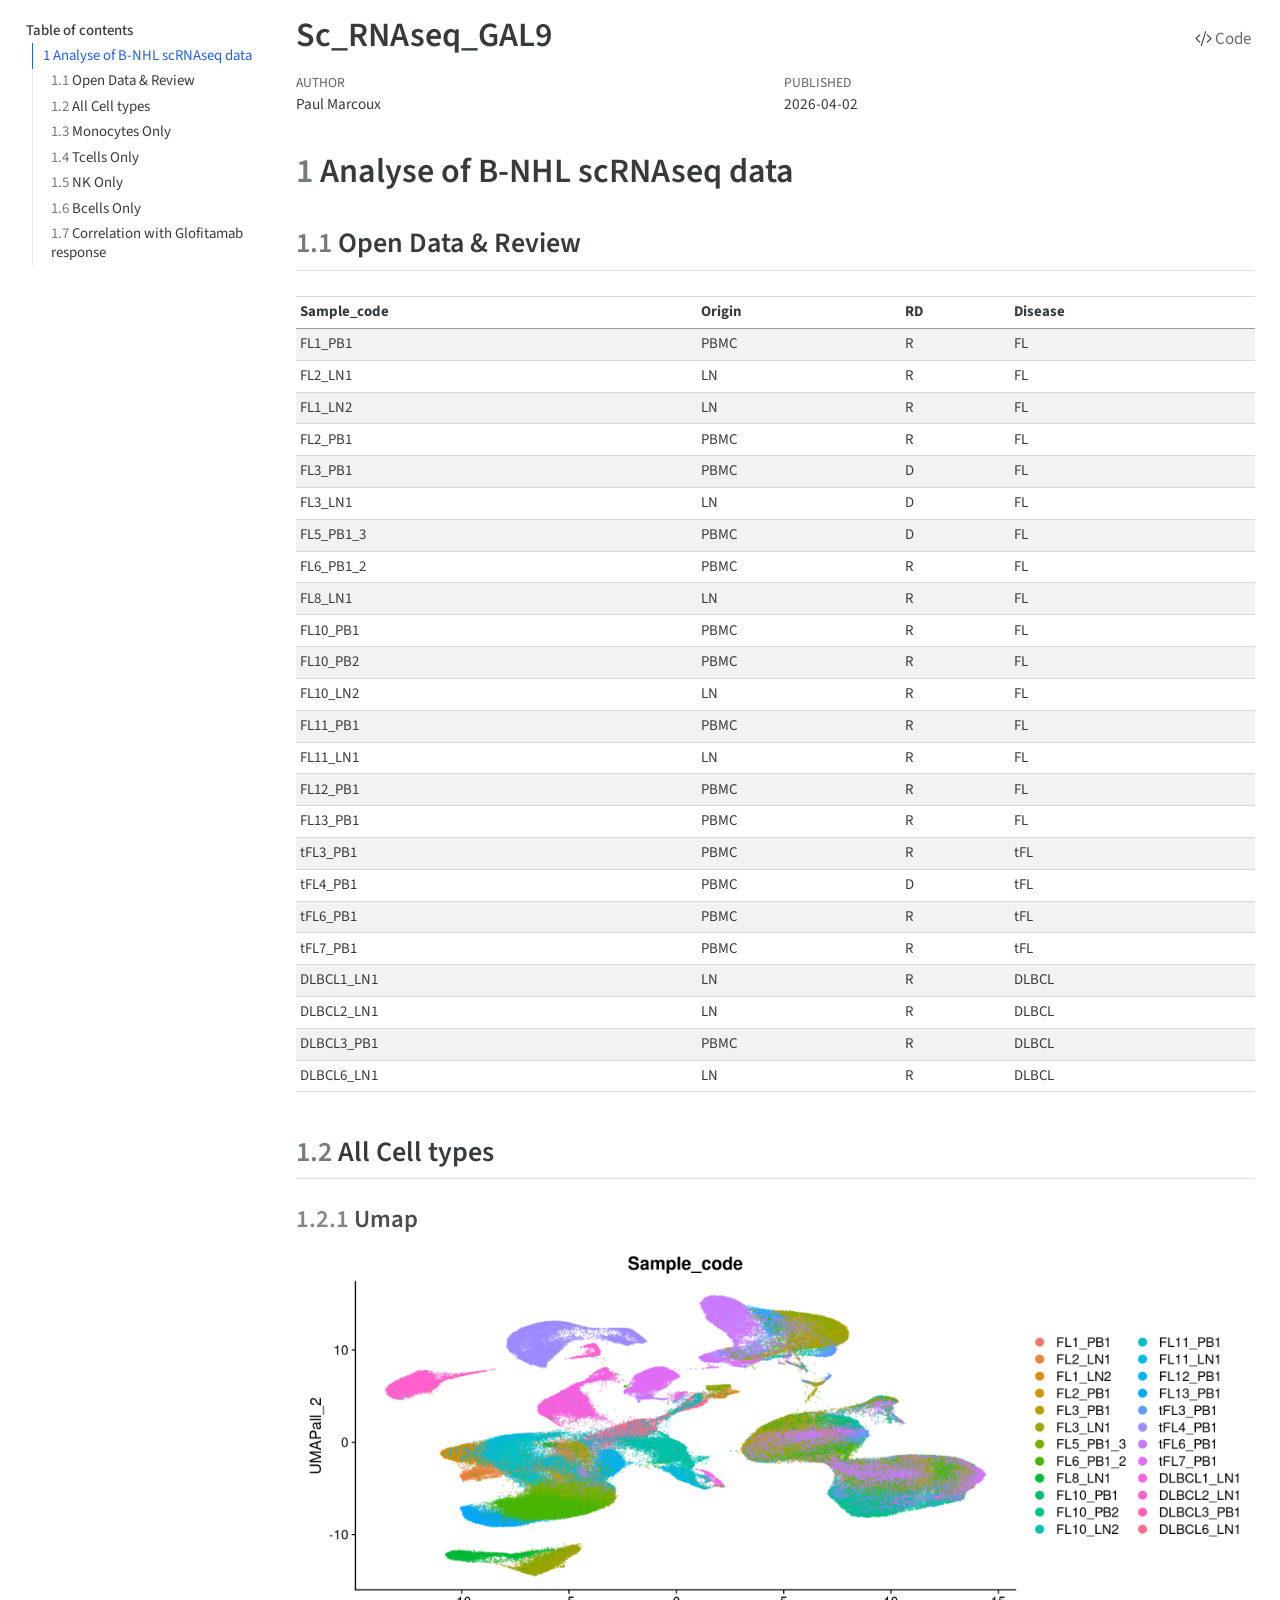
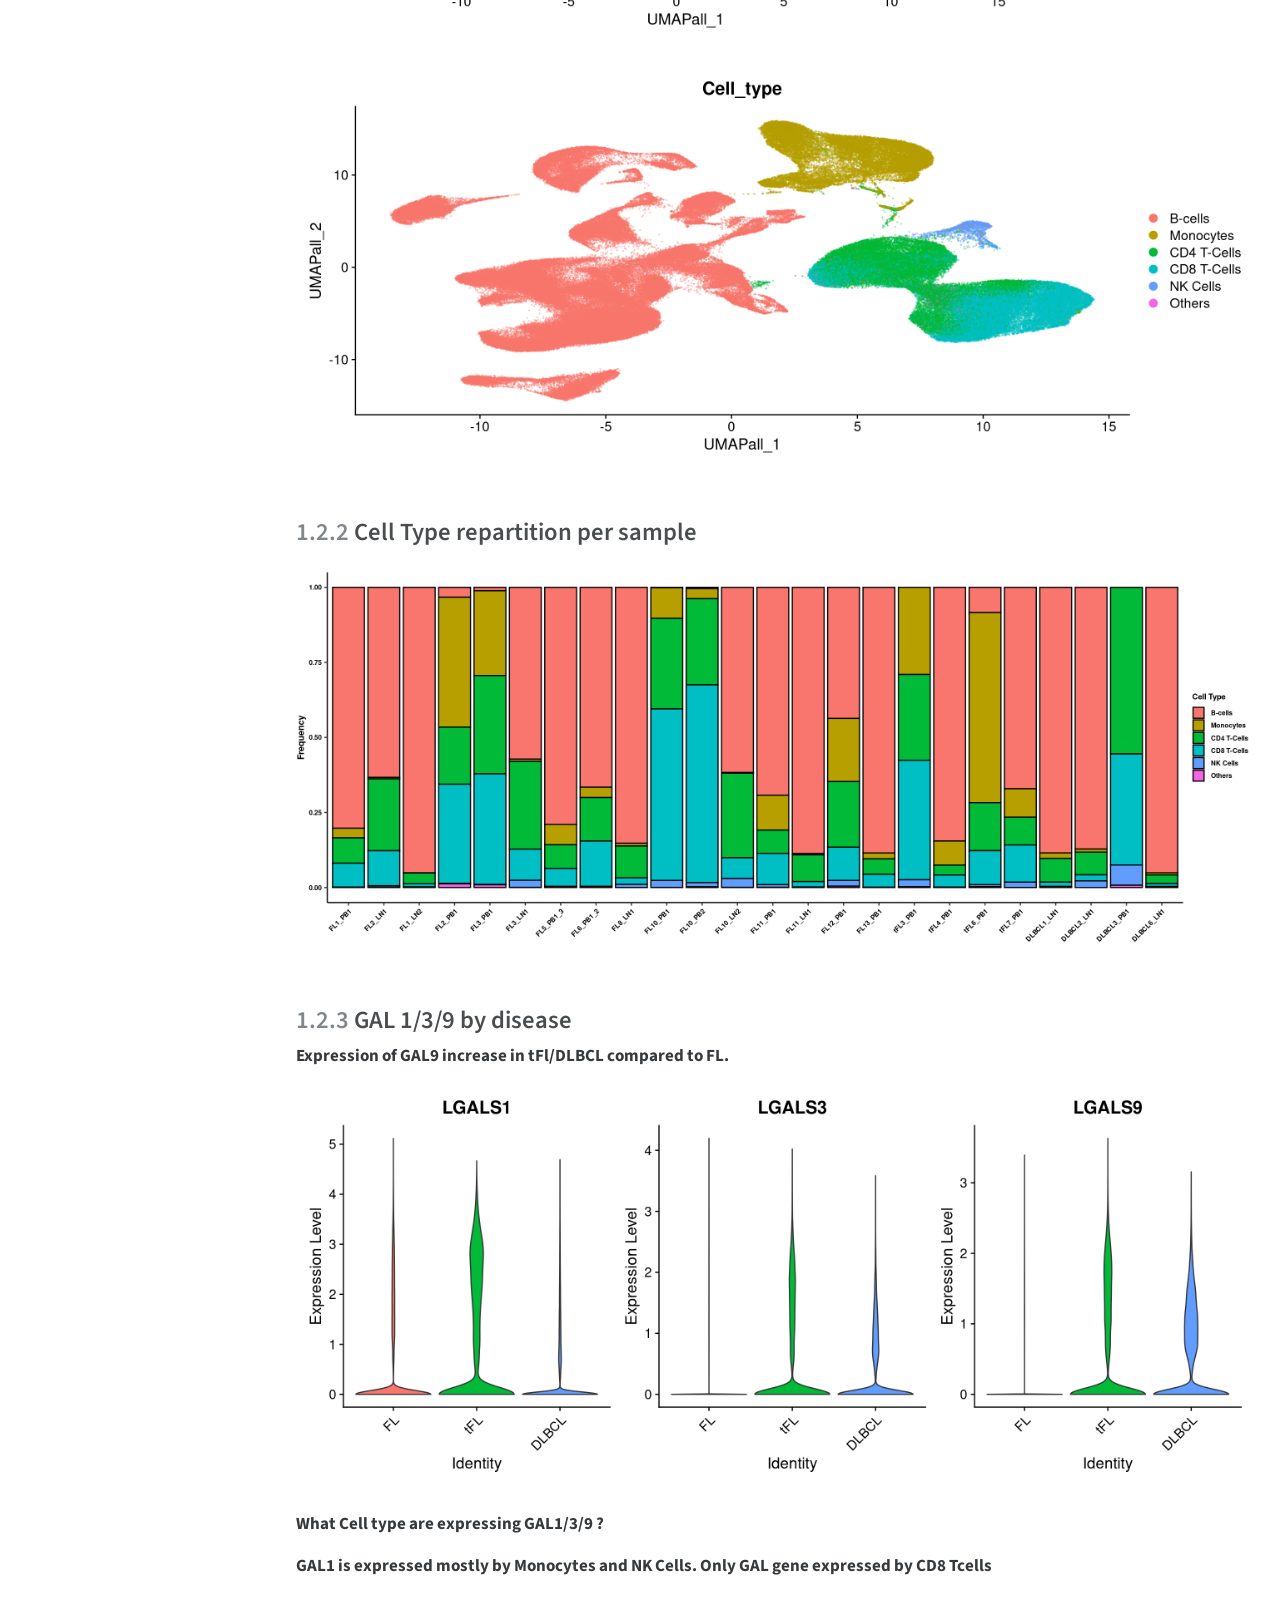
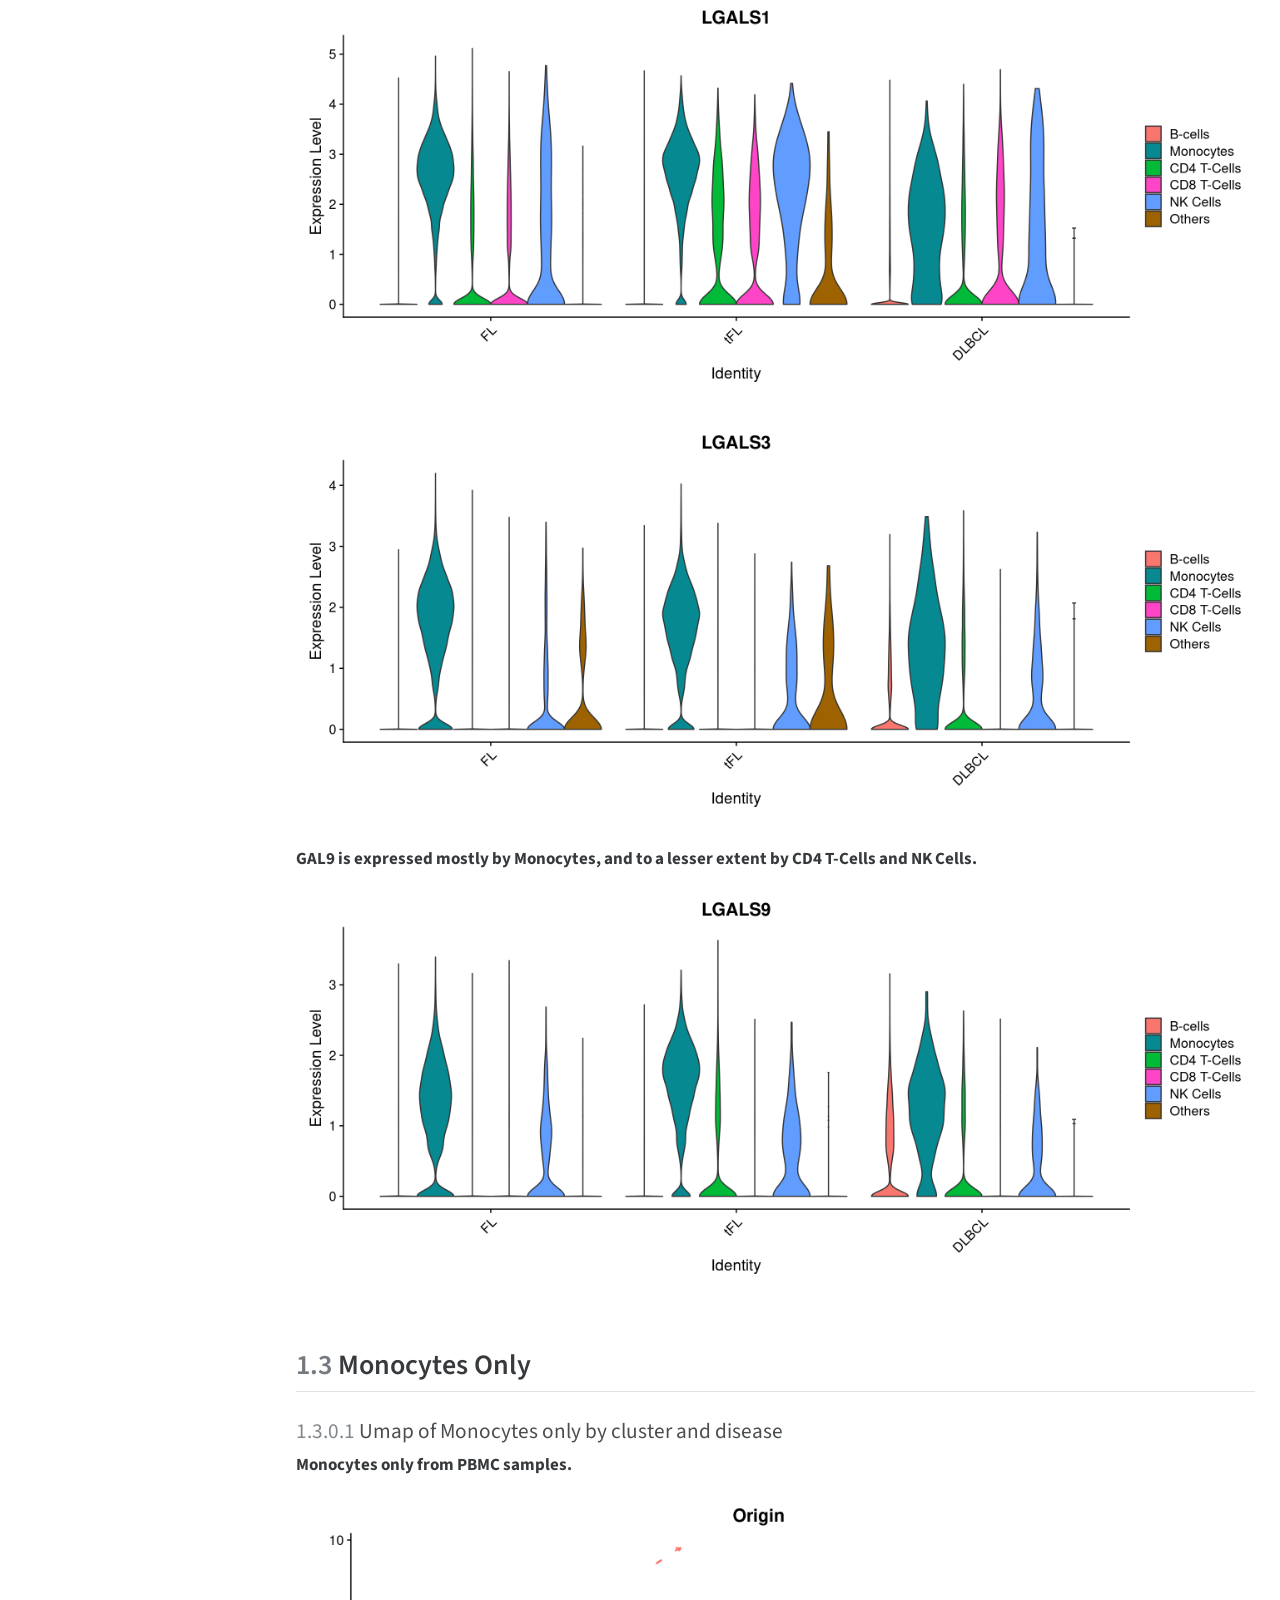
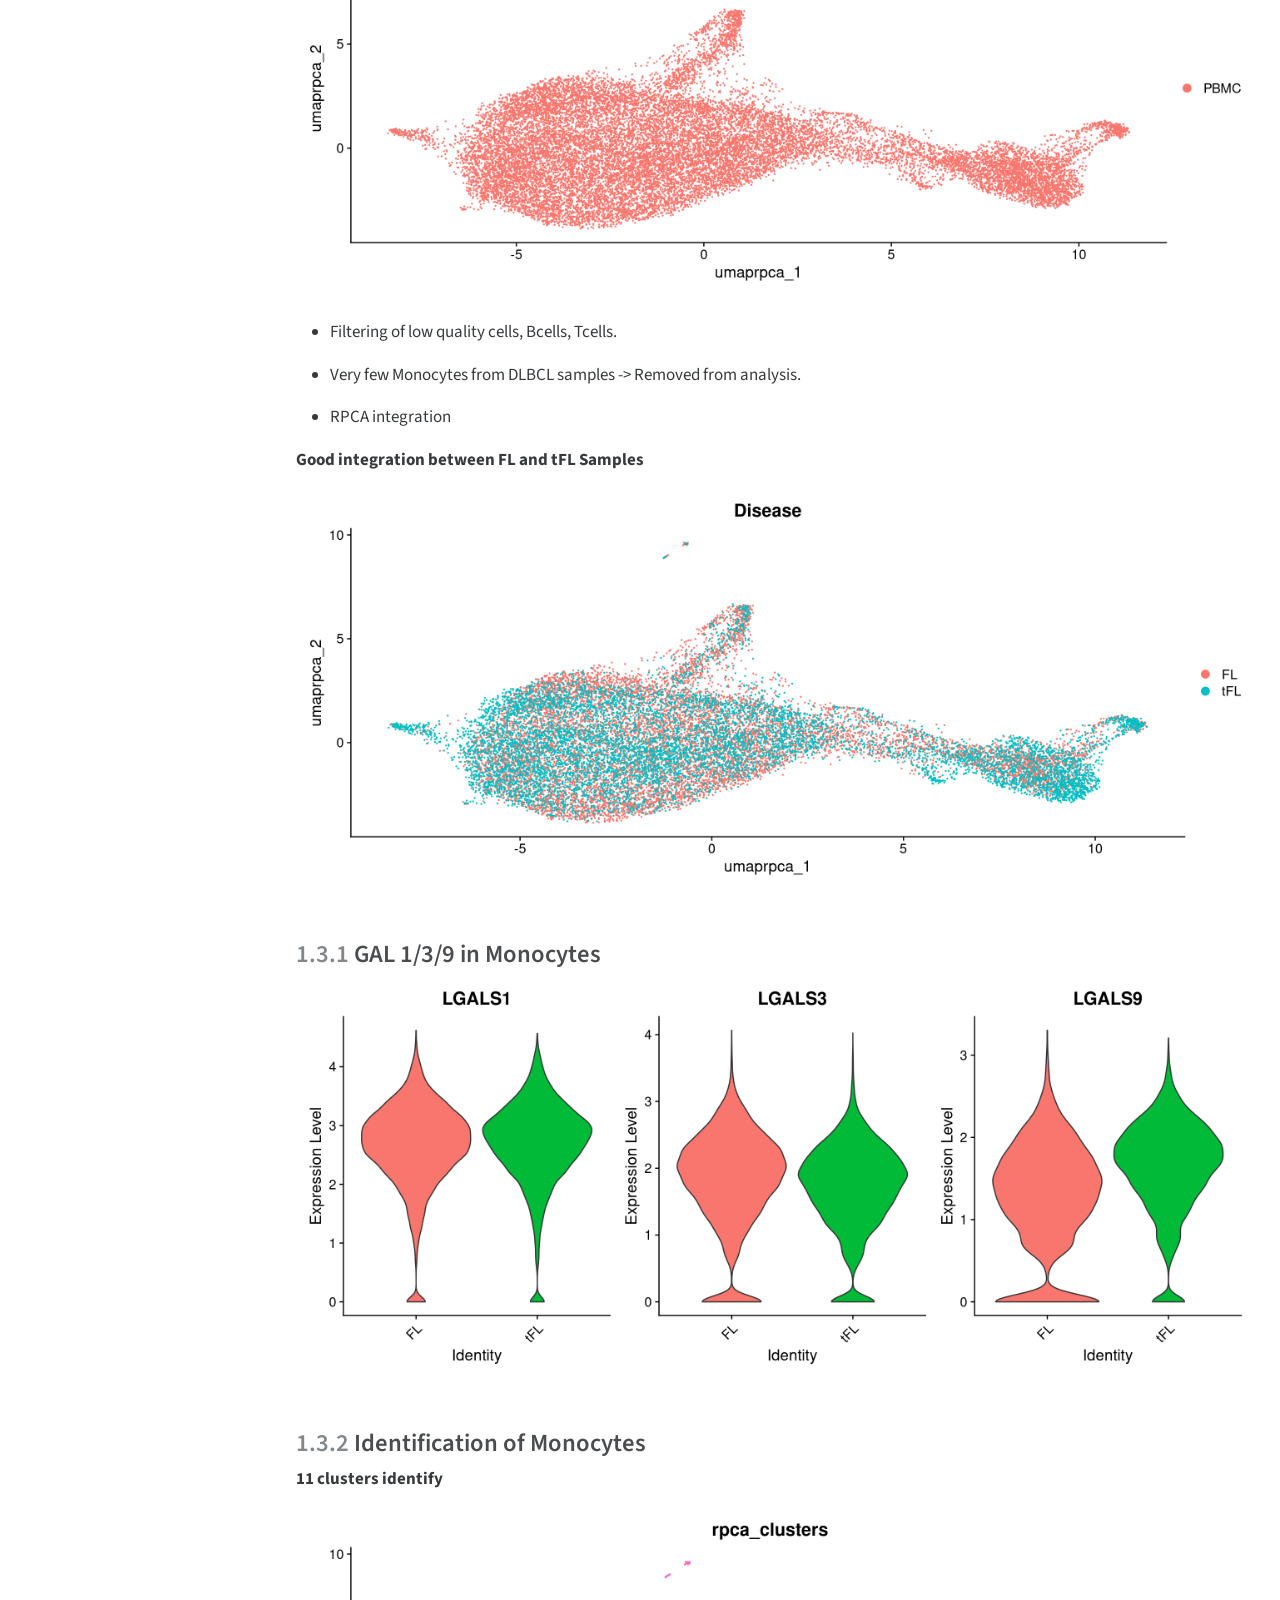
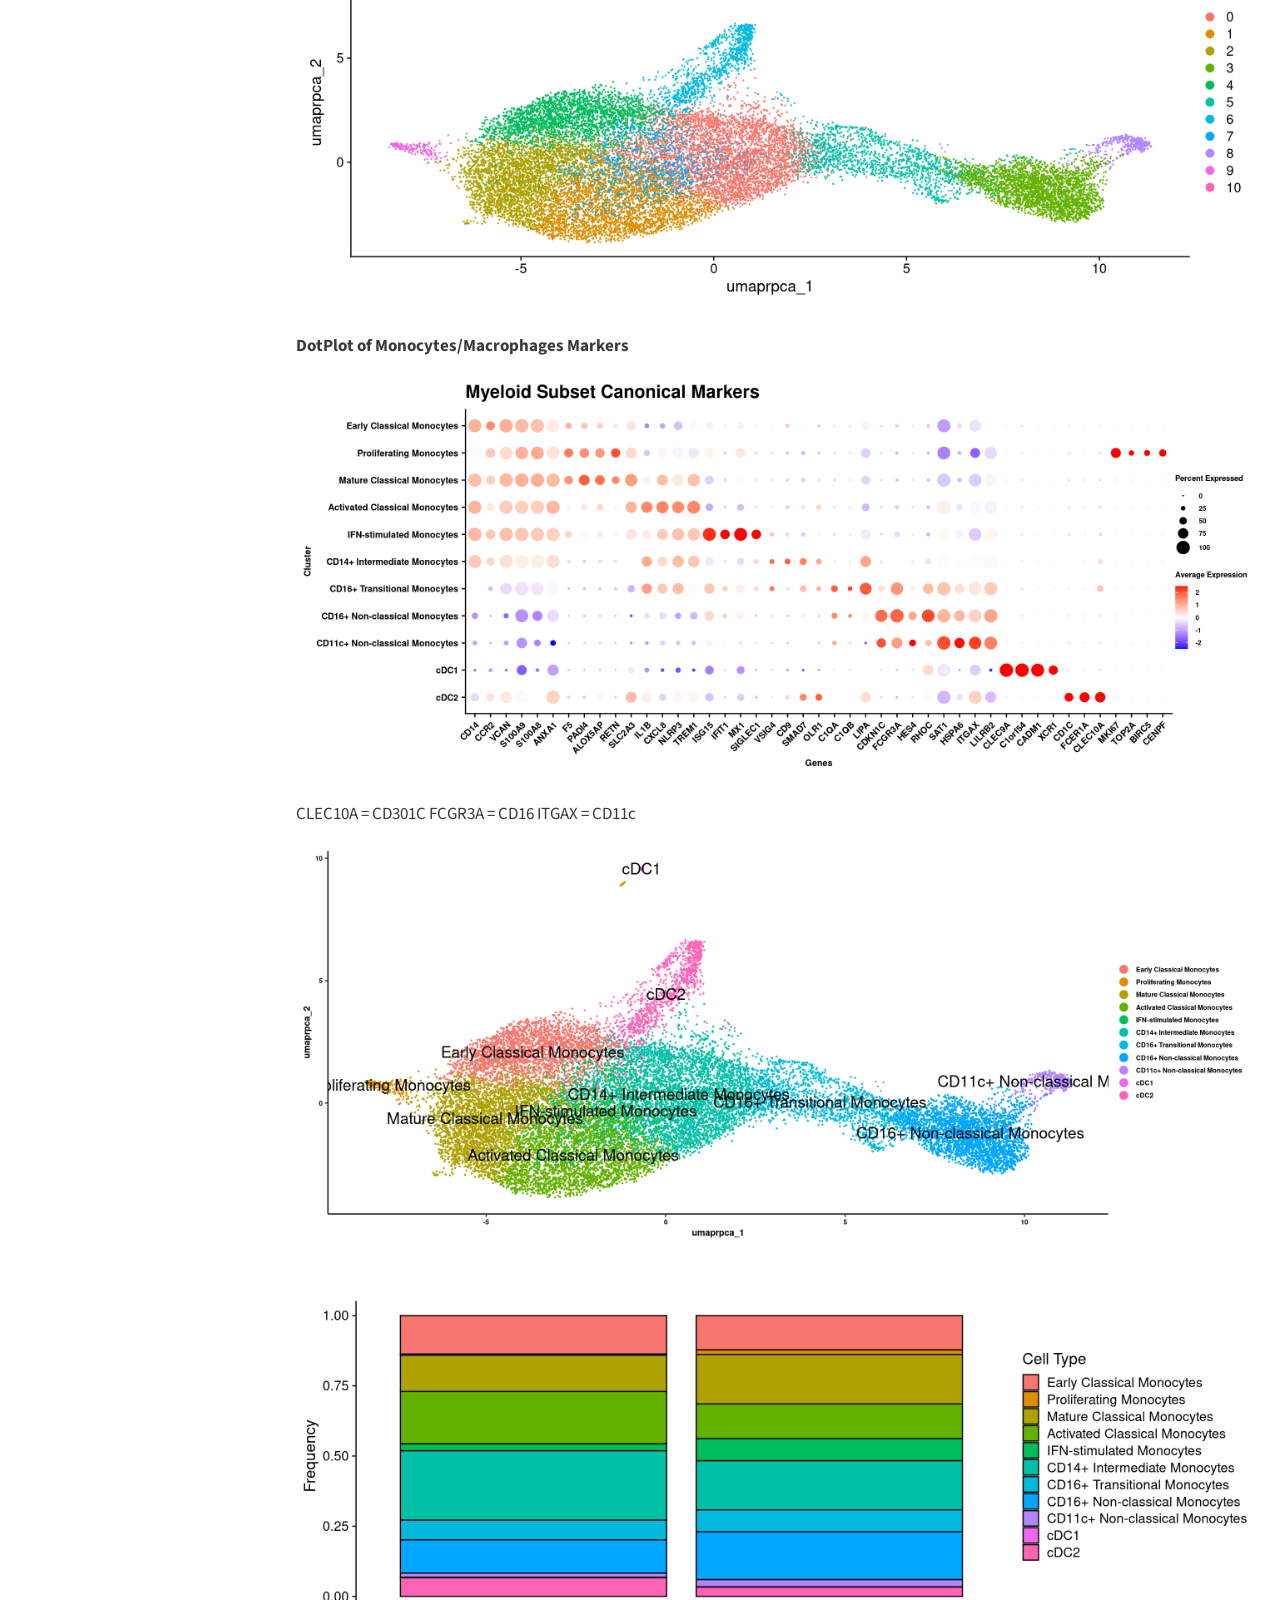
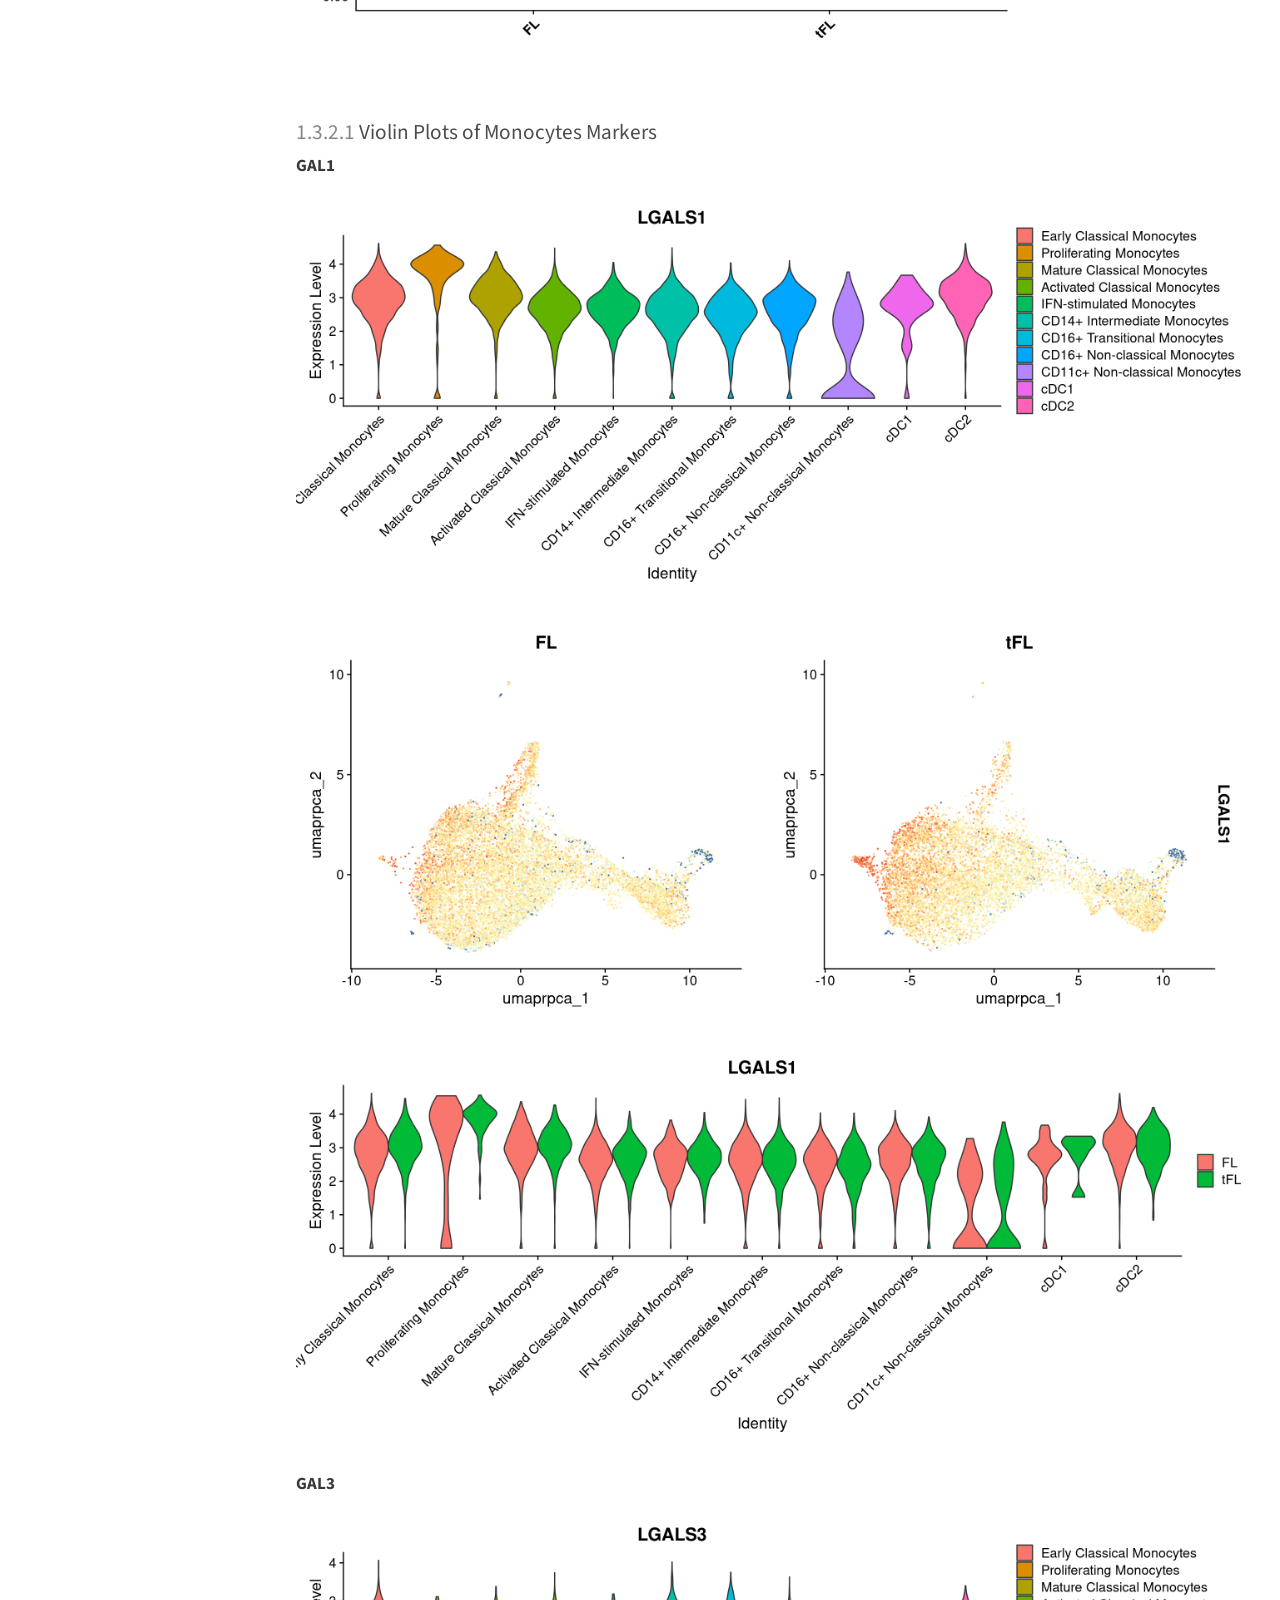
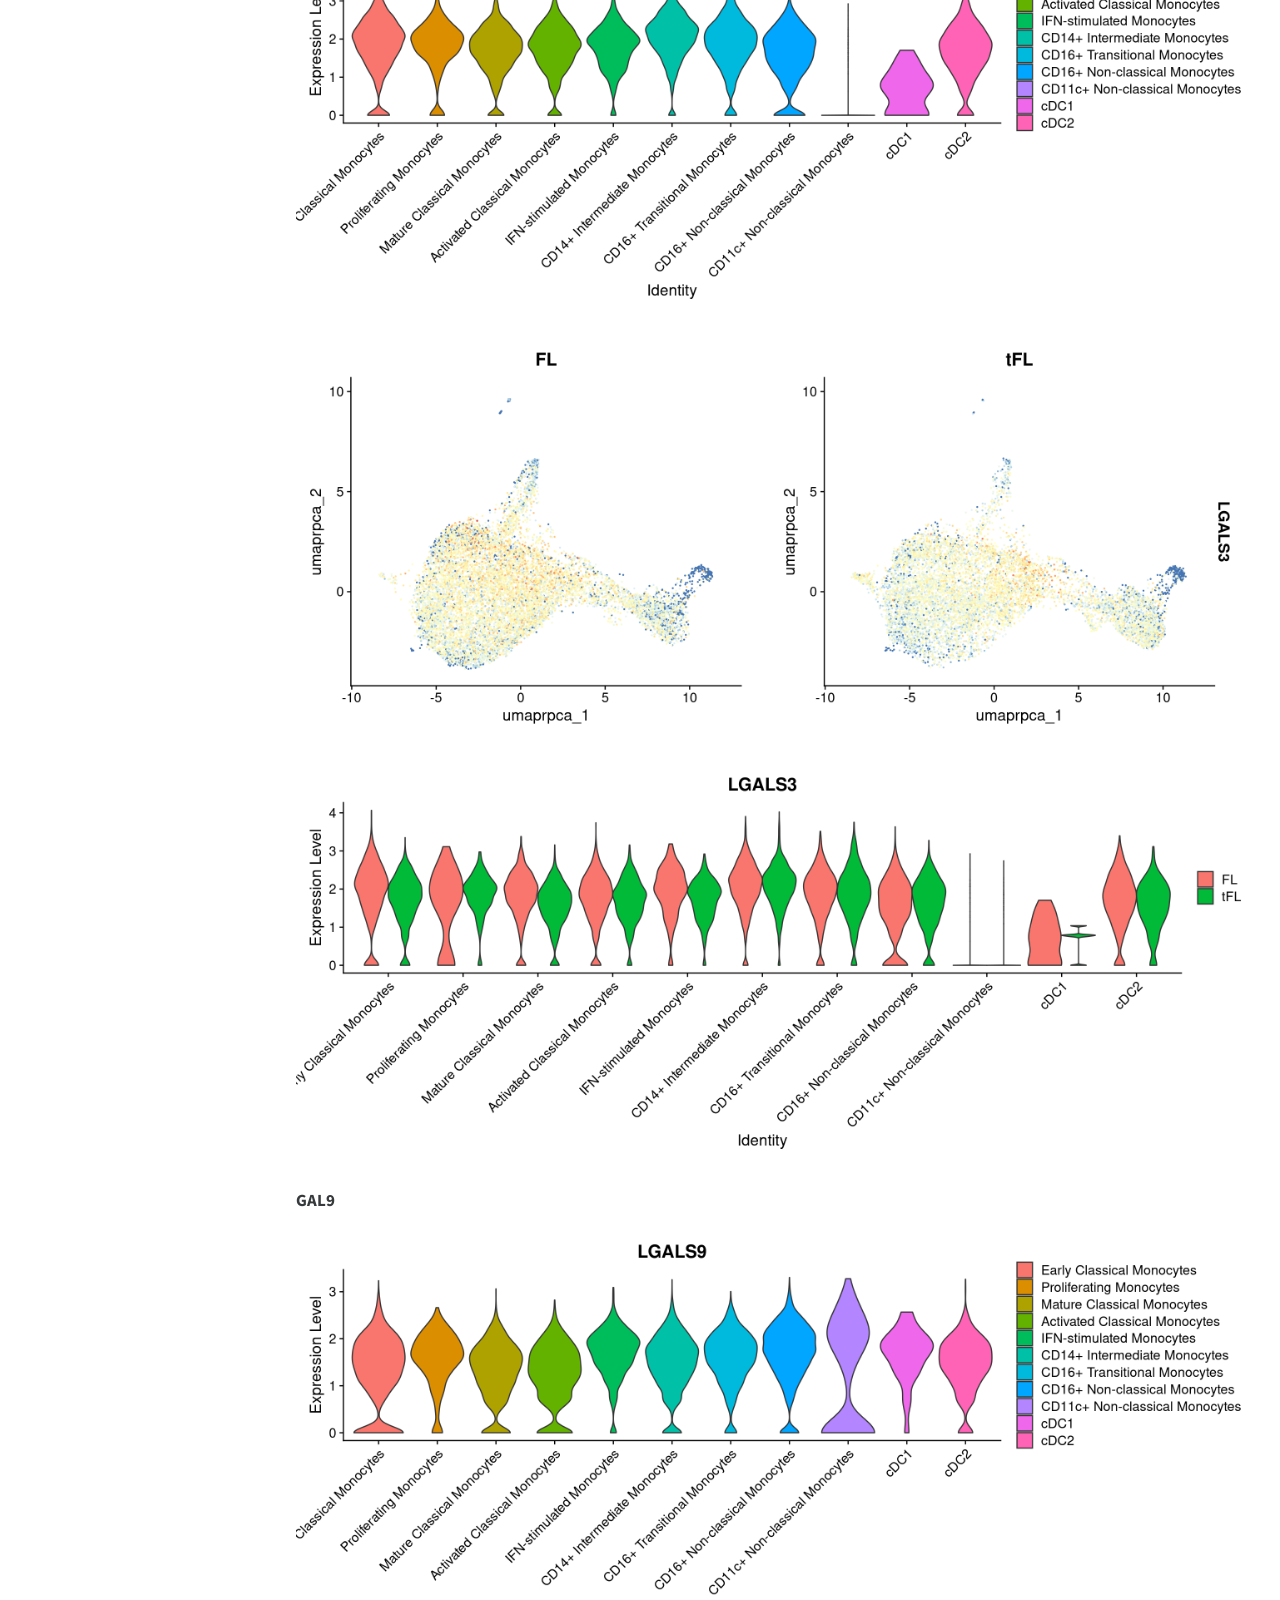
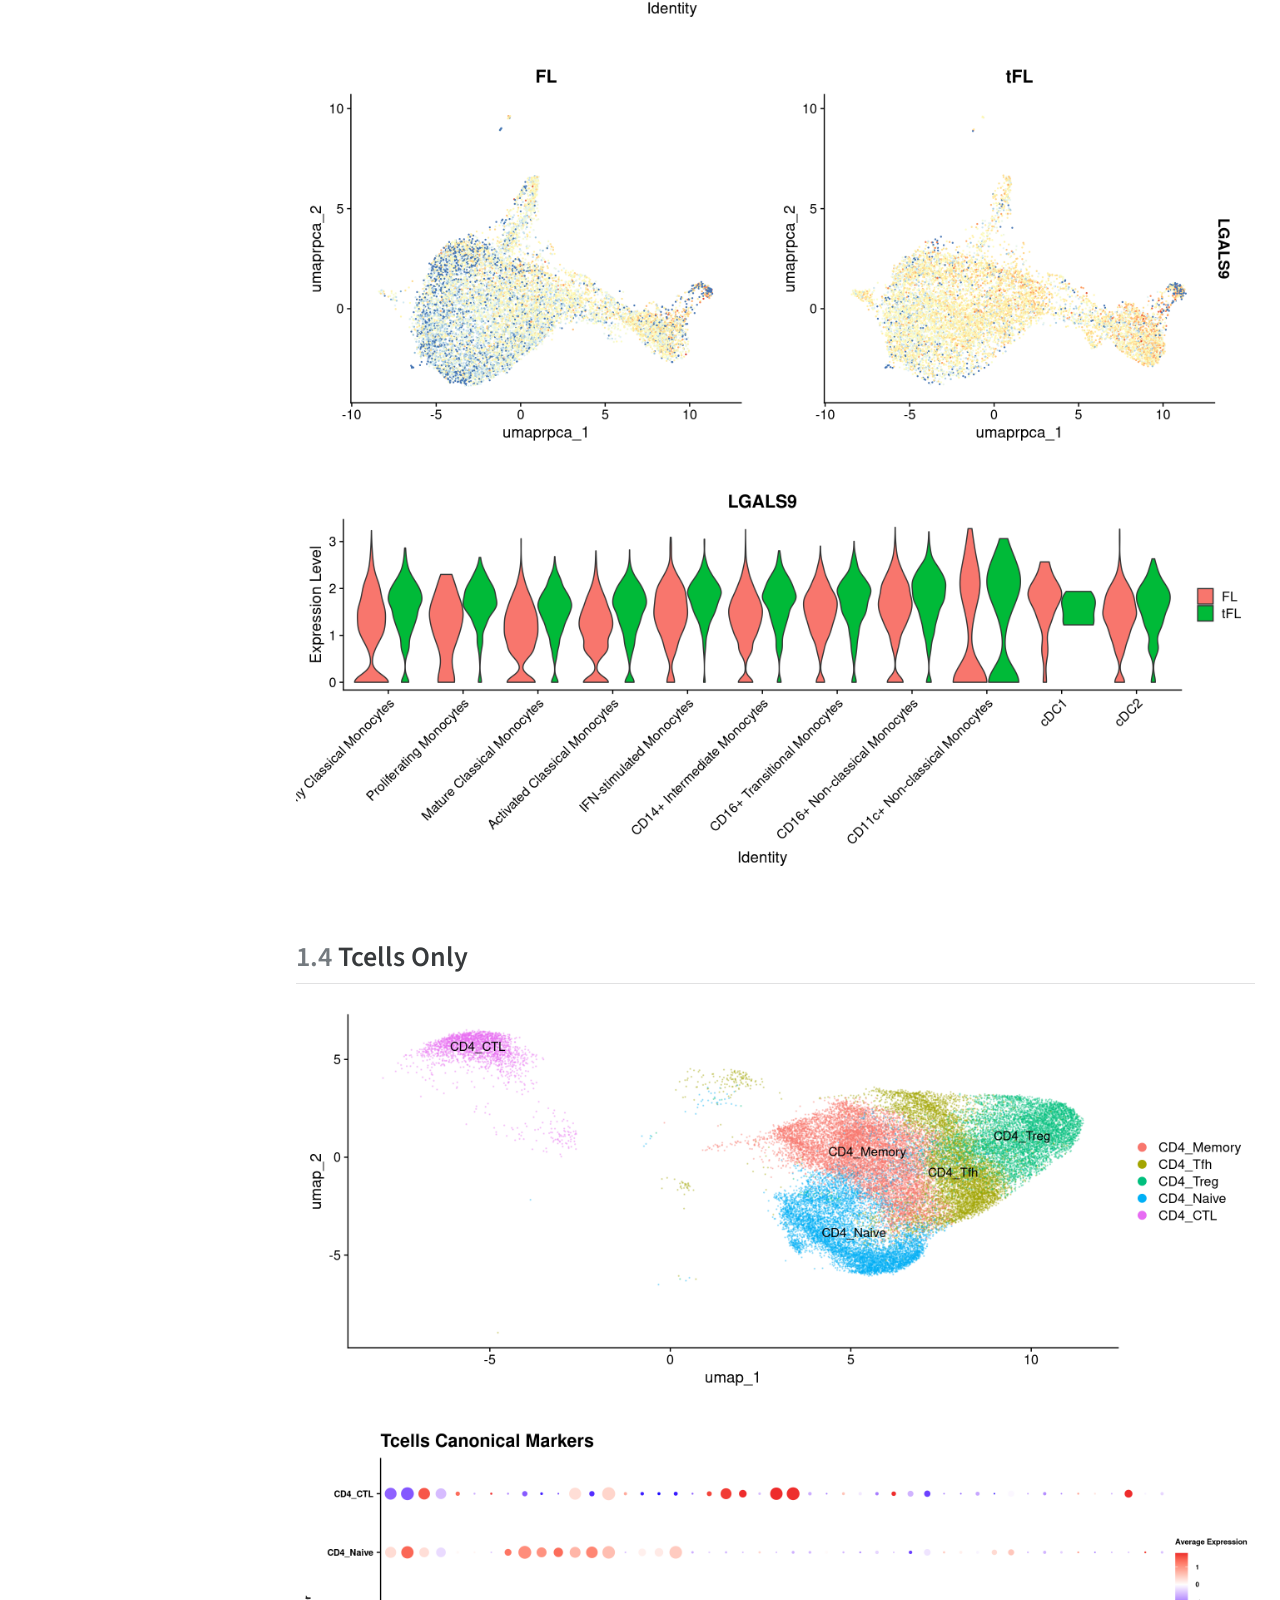
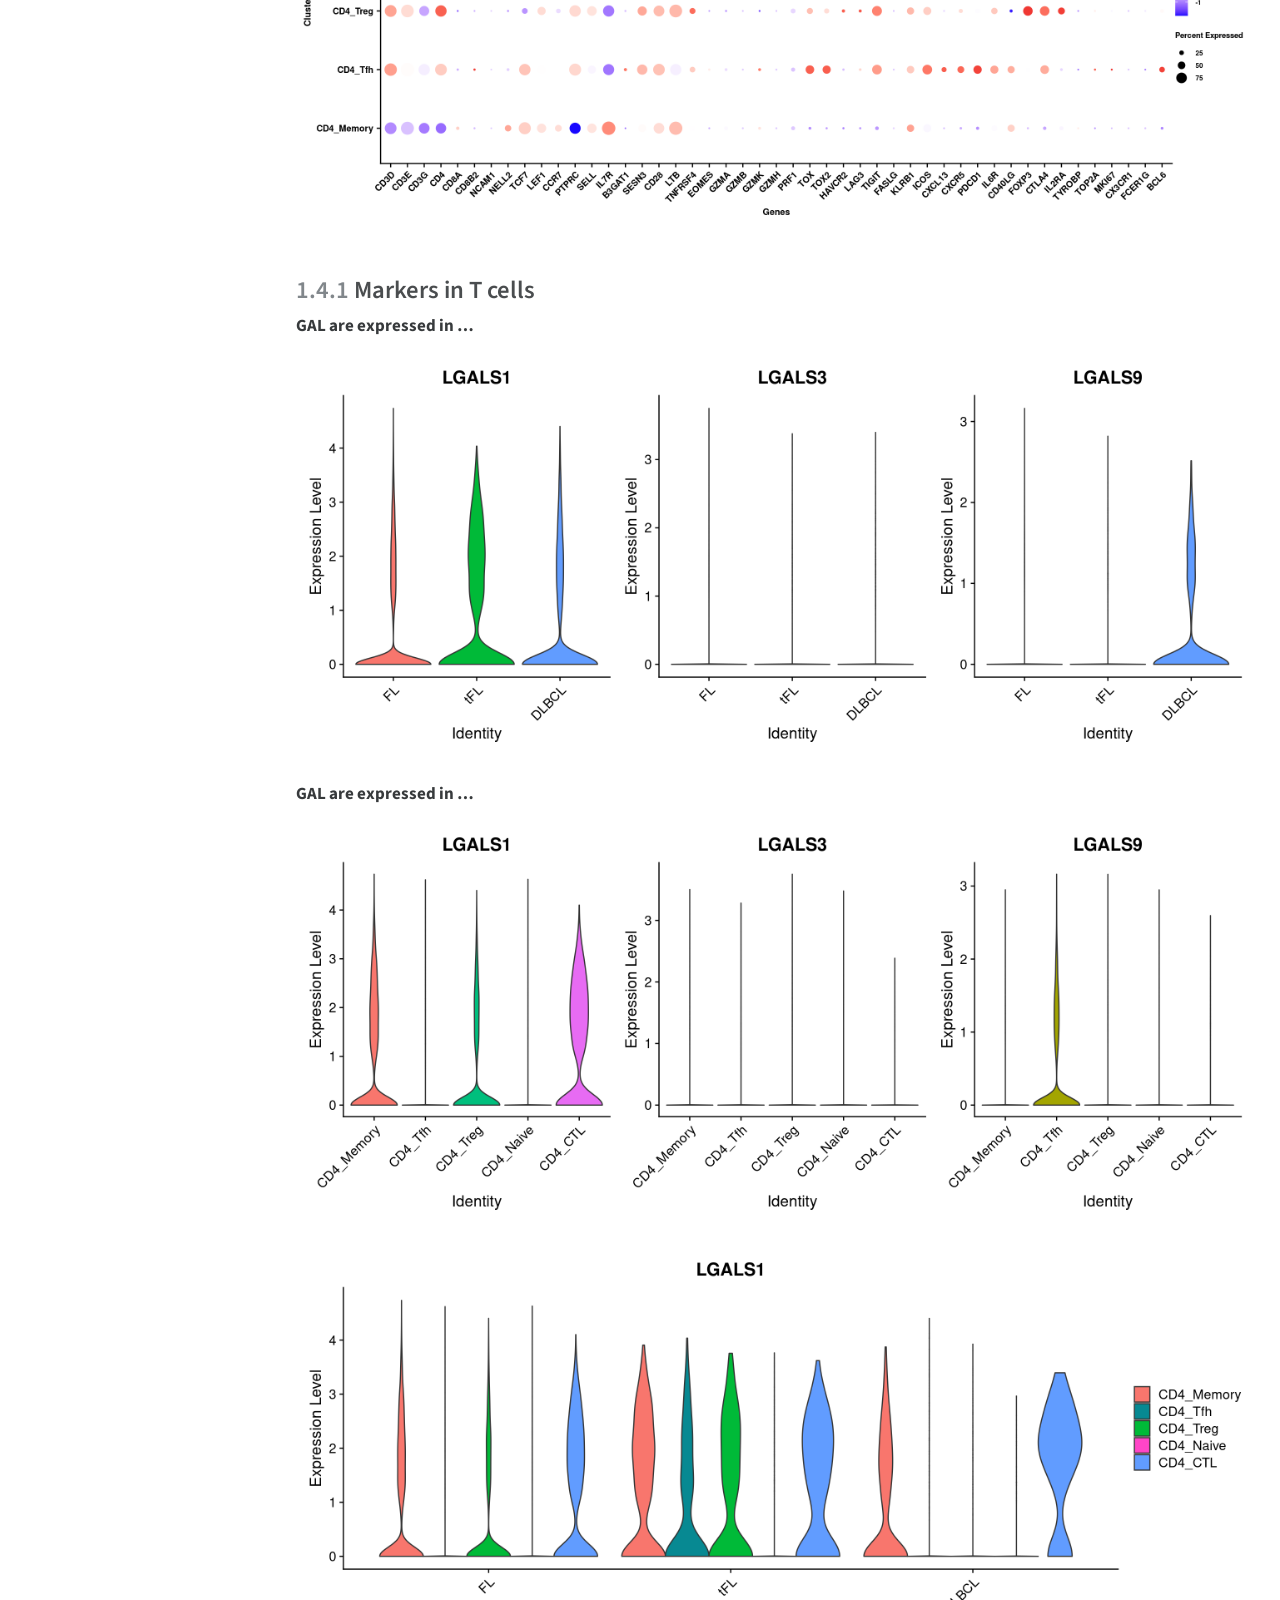
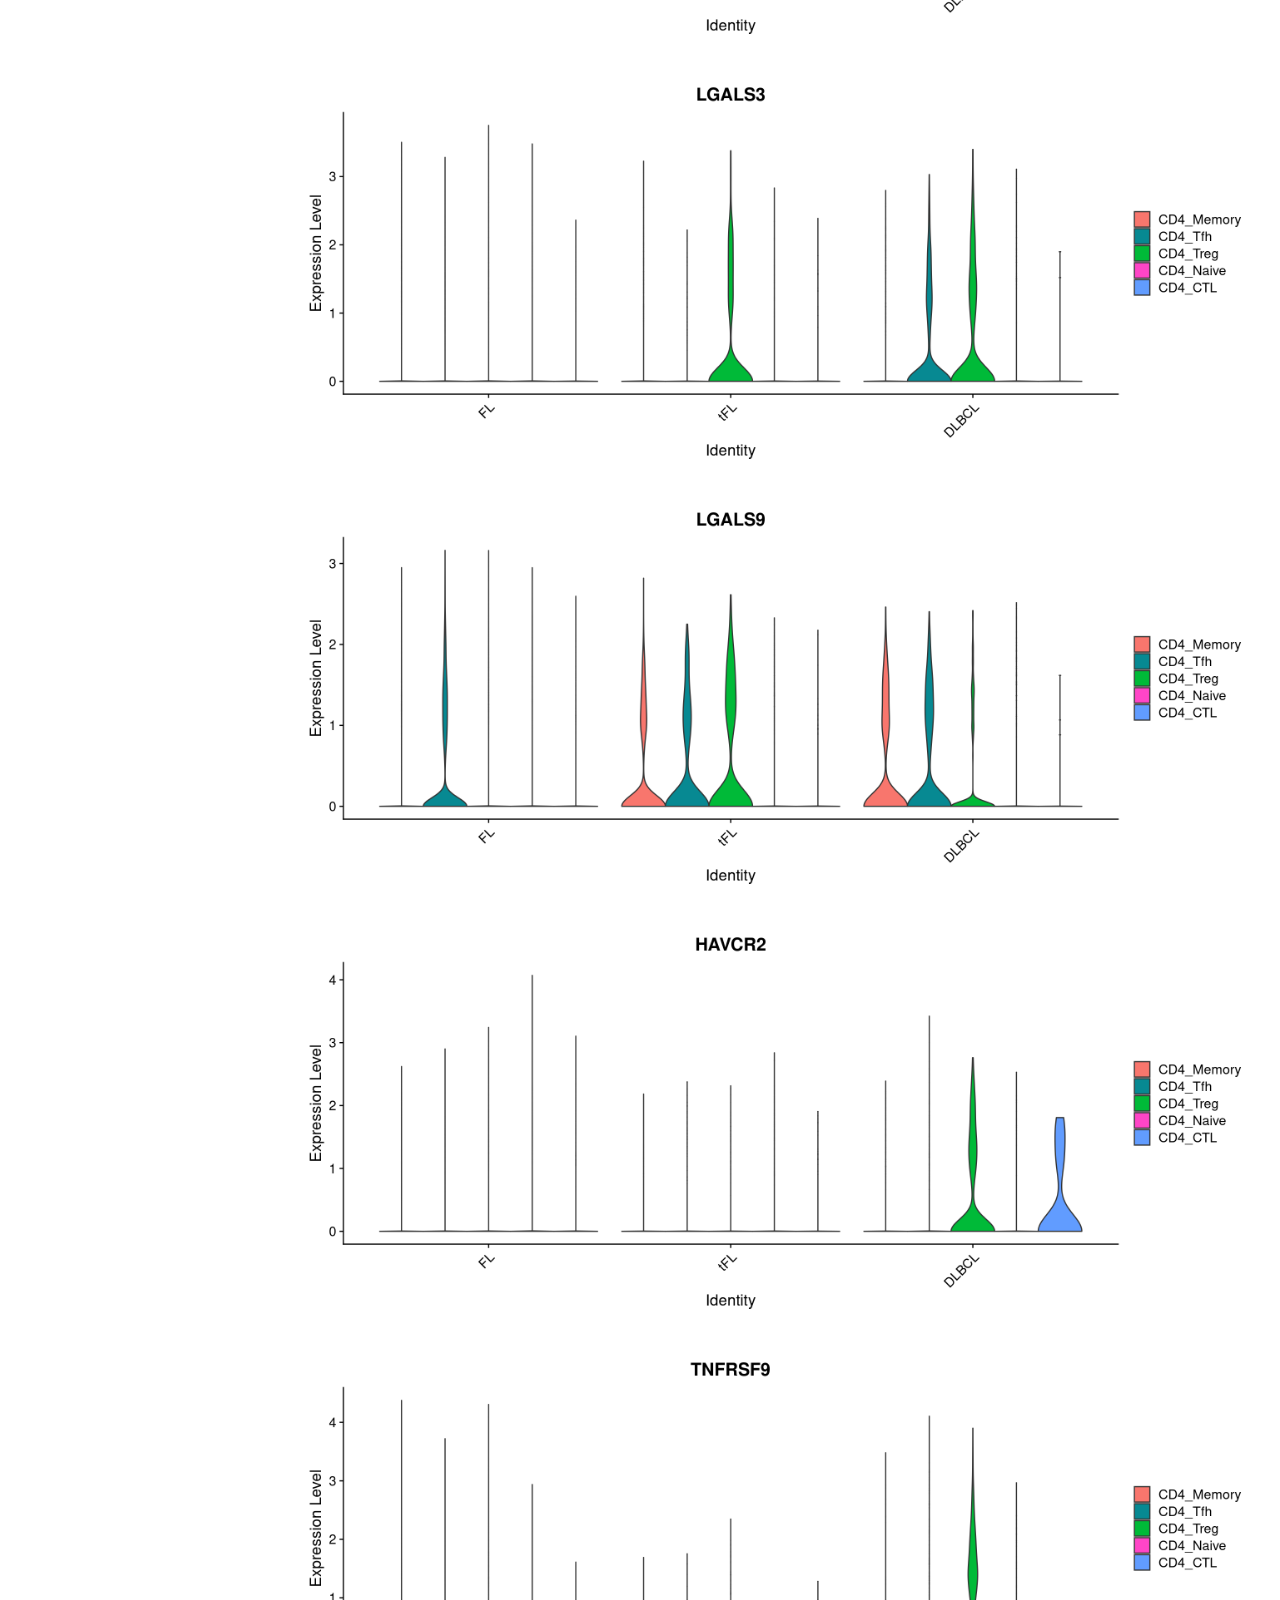
==== commit 8543b477: "Built site for gh-pages" ====
--- a/Sc_RNAseq_GAL9.html
+++ b/Sc_RNAseq_GAL9.html
@@ -88,11 +88,11 @@
   <ul class="collapse">
   <li><a href="#umap" id="toc-umap" class="nav-link" data-scroll-target="#umap"><span class="header-section-number">1.2.1</span> Umap</a></li>
   <li><a href="#cell-type-repartition-per-sample" id="toc-cell-type-repartition-per-sample" class="nav-link" data-scroll-target="#cell-type-repartition-per-sample"><span class="header-section-number">1.2.2</span> Cell Type repartition per sample</a></li>
-  <li><a href="#gal9-by-disease" id="toc-gal9-by-disease" class="nav-link" data-scroll-target="#gal9-by-disease"><span class="header-section-number">1.2.3</span> GAL9 by disease</a></li>
+  <li><a href="#gal-139-by-disease" id="toc-gal-139-by-disease" class="nav-link" data-scroll-target="#gal-139-by-disease"><span class="header-section-number">1.2.3</span> GAL 1/3/9 by disease</a></li>
   </ul></li>
   <li><a href="#monocytes-only" id="toc-monocytes-only" class="nav-link" data-scroll-target="#monocytes-only"><span class="header-section-number">1.3</span> Monocytes Only</a>
   <ul class="collapse">
-  <li><a href="#gal9-in-monocytes" id="toc-gal9-in-monocytes" class="nav-link" data-scroll-target="#gal9-in-monocytes"><span class="header-section-number">1.3.1</span> Gal9 in Monocytes</a></li>
+  <li><a href="#gal-139-in-monocytes" id="toc-gal-139-in-monocytes" class="nav-link" data-scroll-target="#gal-139-in-monocytes"><span class="header-section-number">1.3.1</span> GAL 1/3/9 in Monocytes</a></li>
   <li><a href="#identification-of-monocytes" id="toc-identification-of-monocytes" class="nav-link" data-scroll-target="#identification-of-monocytes"><span class="header-section-number">1.3.2</span> Identification of Monocytes</a></li>
   </ul></li>
   <li><a href="#tcells-only" id="toc-tcells-only" class="nav-link" data-scroll-target="#tcells-only"><span class="header-section-number">1.4</span> Tcells Only</a>
@@ -353,8 +353,8 @@
 </div>
 </div>
 </section>
-<section id="gal9-by-disease" class="level3" data-number="1.2.3">
-<h3 data-number="1.2.3" class="anchored" data-anchor-id="gal9-by-disease"><span class="header-section-number">1.2.3</span> GAL9 by disease</h3>
+<section id="gal-139-by-disease" class="level3" data-number="1.2.3">
+<h3 data-number="1.2.3" class="anchored" data-anchor-id="gal-139-by-disease"><span class="header-section-number">1.2.3</span> GAL 1/3/9 by disease</h3>
 <p><strong>Expression of GAL9 increase in tFl/DLBCL compared to FL.</strong></p>
 <div class="cell">
 <div class="cell-output-display">
@@ -427,8 +427,8 @@
 </div>
 </div>
 </section>
-<section id="gal9-in-monocytes" class="level3" data-number="1.3.1">
-<h3 data-number="1.3.1" class="anchored" data-anchor-id="gal9-in-monocytes"><span class="header-section-number">1.3.1</span> Gal9 in Monocytes</h3>
+<section id="gal-139-in-monocytes" class="level3" data-number="1.3.1">
+<h3 data-number="1.3.1" class="anchored" data-anchor-id="gal-139-in-monocytes"><span class="header-section-number">1.3.1</span> GAL 1/3/9 in Monocytes</h3>
 <div class="cell">
 <div class="cell-output-display">
 <div>
@@ -579,6 +579,7 @@
 </div>
 <section id="markers-in-t-cells" class="level3" data-number="1.4.1">
 <h3 data-number="1.4.1" class="anchored" data-anchor-id="markers-in-t-cells"><span class="header-section-number">1.4.1</span> Markers in T cells</h3>
+<p><strong>GAL are expressed in …</strong></p>
 <div class="cell">
 <div class="cell-output-display">
 <div>
@@ -587,31 +588,50 @@
 </figure>
 </div>
 </div>
-<div class="cell-output-display">
-<div>
-<figure class="figure">
-<p><img src="Sc_RNAseq_GAL9_files/figure-html/unnamed-chunk-20-2.png" class="img-fluid figure-img" width="1152"></p>
-</figure>
-</div>
-</div>
-<div class="cell-output-display">
-<div>
-<figure class="figure">
-<p><img src="Sc_RNAseq_GAL9_files/figure-html/unnamed-chunk-20-3.png" class="img-fluid figure-img" width="1152"></p>
-</figure>
-</div>
-</div>
-<div class="cell-output-display">
-<div>
-<figure class="figure">
-<p><img src="Sc_RNAseq_GAL9_files/figure-html/unnamed-chunk-20-4.png" class="img-fluid figure-img" width="1152"></p>
-</figure>
-</div>
-</div>
-<div class="cell-output-display">
-<div>
-<figure class="figure">
-<p><img src="Sc_RNAseq_GAL9_files/figure-html/unnamed-chunk-20-5.png" class="img-fluid figure-img" width="1152"></p>
+</div>
+<p><strong>GAL are expressed in …</strong></p>
+<div class="cell">
+<div class="cell-output-display">
+<div>
+<figure class="figure">
+<p><img src="Sc_RNAseq_GAL9_files/figure-html/unnamed-chunk-21-1.png" class="img-fluid figure-img" width="1152"></p>
+</figure>
+</div>
+</div>
+</div>
+<div class="cell">
+<div class="cell-output-display">
+<div>
+<figure class="figure">
+<p><img src="Sc_RNAseq_GAL9_files/figure-html/unnamed-chunk-22-1.png" class="img-fluid figure-img" width="1152"></p>
+</figure>
+</div>
+</div>
+<div class="cell-output-display">
+<div>
+<figure class="figure">
+<p><img src="Sc_RNAseq_GAL9_files/figure-html/unnamed-chunk-22-2.png" class="img-fluid figure-img" width="1152"></p>
+</figure>
+</div>
+</div>
+<div class="cell-output-display">
+<div>
+<figure class="figure">
+<p><img src="Sc_RNAseq_GAL9_files/figure-html/unnamed-chunk-22-3.png" class="img-fluid figure-img" width="1152"></p>
+</figure>
+</div>
+</div>
+<div class="cell-output-display">
+<div>
+<figure class="figure">
+<p><img src="Sc_RNAseq_GAL9_files/figure-html/unnamed-chunk-22-4.png" class="img-fluid figure-img" width="1152"></p>
+</figure>
+</div>
+</div>
+<div class="cell-output-display">
+<div>
+<figure class="figure">
+<p><img src="Sc_RNAseq_GAL9_files/figure-html/unnamed-chunk-22-5.png" class="img-fluid figure-img" width="1152"></p>
 </figure>
 </div>
 </div>
@@ -623,35 +643,35 @@
 <div class="cell-output-display">
 <div>
 <figure class="figure">
-<p><img src="Sc_RNAseq_GAL9_files/figure-html/unnamed-chunk-21-1.png" class="img-fluid figure-img" width="1152"></p>
-</figure>
-</div>
-</div>
-<div class="cell-output-display">
-<div>
-<figure class="figure">
-<p><img src="Sc_RNAseq_GAL9_files/figure-html/unnamed-chunk-21-2.png" class="img-fluid figure-img" width="1152"></p>
-</figure>
-</div>
-</div>
-<div class="cell-output-display">
-<div>
-<figure class="figure">
-<p><img src="Sc_RNAseq_GAL9_files/figure-html/unnamed-chunk-21-3.png" class="img-fluid figure-img" width="1152"></p>
-</figure>
-</div>
-</div>
-<div class="cell-output-display">
-<div>
-<figure class="figure">
-<p><img src="Sc_RNAseq_GAL9_files/figure-html/unnamed-chunk-21-4.png" class="img-fluid figure-img" width="1152"></p>
-</figure>
-</div>
-</div>
-<div class="cell-output-display">
-<div>
-<figure class="figure">
-<p><img src="Sc_RNAseq_GAL9_files/figure-html/unnamed-chunk-21-5.png" class="img-fluid figure-img" width="1152"></p>
+<p><img src="Sc_RNAseq_GAL9_files/figure-html/unnamed-chunk-23-1.png" class="img-fluid figure-img" width="1152"></p>
+</figure>
+</div>
+</div>
+<div class="cell-output-display">
+<div>
+<figure class="figure">
+<p><img src="Sc_RNAseq_GAL9_files/figure-html/unnamed-chunk-23-2.png" class="img-fluid figure-img" width="1152"></p>
+</figure>
+</div>
+</div>
+<div class="cell-output-display">
+<div>
+<figure class="figure">
+<p><img src="Sc_RNAseq_GAL9_files/figure-html/unnamed-chunk-23-3.png" class="img-fluid figure-img" width="1152"></p>
+</figure>
+</div>
+</div>
+<div class="cell-output-display">
+<div>
+<figure class="figure">
+<p><img src="Sc_RNAseq_GAL9_files/figure-html/unnamed-chunk-23-4.png" class="img-fluid figure-img" width="1152"></p>
+</figure>
+</div>
+</div>
+<div class="cell-output-display">
+<div>
+<figure class="figure">
+<p><img src="Sc_RNAseq_GAL9_files/figure-html/unnamed-chunk-23-5.png" class="img-fluid figure-img" width="1152"></p>
 </figure>
 </div>
 </div>
@@ -664,16 +684,16 @@
 <div class="cell-output-display">
 <div>
 <figure class="figure">
-<p><img src="Sc_RNAseq_GAL9_files/figure-html/unnamed-chunk-22-1.png" class="img-fluid figure-img" width="1152"></p>
-</figure>
-</div>
-</div>
-</div>
-<div class="cell">
-<div class="cell-output-display">
-<div>
-<figure class="figure">
-<p><img src="Sc_RNAseq_GAL9_files/figure-html/unnamed-chunk-23-1.png" class="img-fluid figure-img" width="1152"></p>
+<p><img src="Sc_RNAseq_GAL9_files/figure-html/unnamed-chunk-24-1.png" class="img-fluid figure-img" width="1152"></p>
+</figure>
+</div>
+</div>
+</div>
+<div class="cell">
+<div class="cell-output-display">
+<div>
+<figure class="figure">
+<p><img src="Sc_RNAseq_GAL9_files/figure-html/unnamed-chunk-25-1.png" class="img-fluid figure-img" width="1152"></p>
 </figure>
 </div>
 </div>
@@ -684,35 +704,35 @@
 <div class="cell-output-display">
 <div>
 <figure class="figure">
-<p><img src="Sc_RNAseq_GAL9_files/figure-html/unnamed-chunk-24-1.png" class="img-fluid figure-img" width="1152"></p>
-</figure>
-</div>
-</div>
-<div class="cell-output-display">
-<div>
-<figure class="figure">
-<p><img src="Sc_RNAseq_GAL9_files/figure-html/unnamed-chunk-24-2.png" class="img-fluid figure-img" width="1152"></p>
-</figure>
-</div>
-</div>
-<div class="cell-output-display">
-<div>
-<figure class="figure">
-<p><img src="Sc_RNAseq_GAL9_files/figure-html/unnamed-chunk-24-3.png" class="img-fluid figure-img" width="1152"></p>
-</figure>
-</div>
-</div>
-<div class="cell-output-display">
-<div>
-<figure class="figure">
-<p><img src="Sc_RNAseq_GAL9_files/figure-html/unnamed-chunk-24-4.png" class="img-fluid figure-img" width="1152"></p>
-</figure>
-</div>
-</div>
-<div class="cell-output-display">
-<div>
-<figure class="figure">
-<p><img src="Sc_RNAseq_GAL9_files/figure-html/unnamed-chunk-24-5.png" class="img-fluid figure-img" width="1152"></p>
+<p><img src="Sc_RNAseq_GAL9_files/figure-html/unnamed-chunk-26-1.png" class="img-fluid figure-img" width="1152"></p>
+</figure>
+</div>
+</div>
+<div class="cell-output-display">
+<div>
+<figure class="figure">
+<p><img src="Sc_RNAseq_GAL9_files/figure-html/unnamed-chunk-26-2.png" class="img-fluid figure-img" width="1152"></p>
+</figure>
+</div>
+</div>
+<div class="cell-output-display">
+<div>
+<figure class="figure">
+<p><img src="Sc_RNAseq_GAL9_files/figure-html/unnamed-chunk-26-3.png" class="img-fluid figure-img" width="1152"></p>
+</figure>
+</div>
+</div>
+<div class="cell-output-display">
+<div>
+<figure class="figure">
+<p><img src="Sc_RNAseq_GAL9_files/figure-html/unnamed-chunk-26-4.png" class="img-fluid figure-img" width="1152"></p>
+</figure>
+</div>
+</div>
+<div class="cell-output-display">
+<div>
+<figure class="figure">
+<p><img src="Sc_RNAseq_GAL9_files/figure-html/unnamed-chunk-26-5.png" class="img-fluid figure-img" width="1152"></p>
 </figure>
 </div>
 </div>
@@ -726,7 +746,7 @@
 <div class="cell-output-display">
 <div>
 <figure class="figure">
-<p><img src="Sc_RNAseq_GAL9_files/figure-html/unnamed-chunk-27-1.png" class="img-fluid figure-img" width="1152"></p>
+<p><img src="Sc_RNAseq_GAL9_files/figure-html/unnamed-chunk-29-1.png" class="img-fluid figure-img" width="1152"></p>
 </figure>
 </div>
 </div>
@@ -737,21 +757,21 @@
 <div class="cell-output-display">
 <div>
 <figure class="figure">
-<p><img src="Sc_RNAseq_GAL9_files/figure-html/unnamed-chunk-28-1.png" class="img-fluid figure-img" width="1152"></p>
-</figure>
-</div>
-</div>
-<div class="cell-output-display">
-<div>
-<figure class="figure">
-<p><img src="Sc_RNAseq_GAL9_files/figure-html/unnamed-chunk-28-2.png" class="img-fluid figure-img" width="1152"></p>
-</figure>
-</div>
-</div>
-<div class="cell-output-display">
-<div>
-<figure class="figure">
-<p><img src="Sc_RNAseq_GAL9_files/figure-html/unnamed-chunk-28-3.png" class="img-fluid figure-img" width="1152"></p>
+<p><img src="Sc_RNAseq_GAL9_files/figure-html/unnamed-chunk-30-1.png" class="img-fluid figure-img" width="1152"></p>
+</figure>
+</div>
+</div>
+<div class="cell-output-display">
+<div>
+<figure class="figure">
+<p><img src="Sc_RNAseq_GAL9_files/figure-html/unnamed-chunk-30-2.png" class="img-fluid figure-img" width="1152"></p>
+</figure>
+</div>
+</div>
+<div class="cell-output-display">
+<div>
+<figure class="figure">
+<p><img src="Sc_RNAseq_GAL9_files/figure-html/unnamed-chunk-30-3.png" class="img-fluid figure-img" width="1152"></p>
 </figure>
 </div>
 </div>
@@ -763,14 +783,14 @@
 <div class="cell-output-display">
 <div>
 <figure class="figure">
-<p><img src="Sc_RNAseq_GAL9_files/figure-html/unnamed-chunk-29-1.png" class="img-fluid figure-img" width="1152"></p>
-</figure>
-</div>
-</div>
-<div class="cell-output-display">
-<div>
-<figure class="figure">
-<p><img src="Sc_RNAseq_GAL9_files/figure-html/unnamed-chunk-29-2.png" class="img-fluid figure-img" width="1152"></p>
+<p><img src="Sc_RNAseq_GAL9_files/figure-html/unnamed-chunk-31-1.png" class="img-fluid figure-img" width="1152"></p>
+</figure>
+</div>
+</div>
+<div class="cell-output-display">
+<div>
+<figure class="figure">
+<p><img src="Sc_RNAseq_GAL9_files/figure-html/unnamed-chunk-31-2.png" class="img-fluid figure-img" width="1152"></p>
 </figure>
 </div>
 </div>
@@ -783,7 +803,7 @@
 <div class="cell-output-display">
 <div>
 <figure class="figure">
-<p><img src="Sc_RNAseq_GAL9_files/figure-html/unnamed-chunk-30-1.png" class="img-fluid figure-img" width="1152"></p>
+<p><img src="Sc_RNAseq_GAL9_files/figure-html/unnamed-chunk-32-1.png" class="img-fluid figure-img" width="1152"></p>
 </figure>
 </div>
 </div>
@@ -798,7 +818,7 @@
 <div class="cell-output-display">
 <div>
 <figure class="figure">
-<p><img src="Sc_RNAseq_GAL9_files/figure-html/unnamed-chunk-32-1.png" class="img-fluid figure-img" width="1152"></p>
+<p><img src="Sc_RNAseq_GAL9_files/figure-html/unnamed-chunk-34-1.png" class="img-fluid figure-img" width="1152"></p>
 </figure>
 </div>
 </div>
@@ -811,7 +831,7 @@
 <div class="cell-output-display">
 <div>
 <figure class="figure">
-<p><img src="Sc_RNAseq_GAL9_files/figure-html/unnamed-chunk-33-1.png" class="img-fluid figure-img" width="1152"></p>
+<p><img src="Sc_RNAseq_GAL9_files/figure-html/unnamed-chunk-35-1.png" class="img-fluid figure-img" width="1152"></p>
 </figure>
 </div>
 </div>
@@ -823,30 +843,7 @@
 <div class="cell-output-display">
 <div>
 <figure class="figure">
-<p><img src="Sc_RNAseq_GAL9_files/figure-html/unnamed-chunk-35-1.png" class="img-fluid figure-img" width="1152"></p>
-</figure>
-</div>
-</div>
-</div>
-<div class="cell">
-<div class="cell-output-display">
-<div>
-<figure class="figure">
-<p><img src="Sc_RNAseq_GAL9_files/figure-html/unnamed-chunk-36-1.png" class="img-fluid figure-img" width="1152"></p>
-</figure>
-</div>
-</div>
-<div class="cell-output-display">
-<div>
-<figure class="figure">
-<p><img src="Sc_RNAseq_GAL9_files/figure-html/unnamed-chunk-36-2.png" class="img-fluid figure-img" width="1152"></p>
-</figure>
-</div>
-</div>
-<div class="cell-output-display">
-<div>
-<figure class="figure">
-<p><img src="Sc_RNAseq_GAL9_files/figure-html/unnamed-chunk-36-3.png" class="img-fluid figure-img" width="1152"></p>
+<p><img src="Sc_RNAseq_GAL9_files/figure-html/unnamed-chunk-37-1.png" class="img-fluid figure-img" width="1152"></p>
 </figure>
 </div>
 </div>
@@ -857,7 +854,7 @@
 <div class="cell-output-display">
 <div>
 <figure class="figure">
-<p><img src="Sc_RNAseq_GAL9_files/figure-html/unnamed-chunk-37-1.png" class="img-fluid figure-img" width="1152"></p>
+<p><img src="Sc_RNAseq_GAL9_files/figure-html/unnamed-chunk-39-1.png" class="img-fluid figure-img" width="1152"></p>
 </figure>
 </div>
 </div>
@@ -1424,7 +1421,7 @@
 <span id="cb1-89"><a href="#cb1-89" aria-hidden="true" tabindex="-1"></a><span class="in">  theme(axis.text.x = element_text(angle = 45, hjust = 1, vjust = 1, face = "bold")) # Inclinaison des labels</span></span>
 <span id="cb1-90"><a href="#cb1-90" aria-hidden="true" tabindex="-1"></a><span class="in">```</span></span>
 <span id="cb1-91"><a href="#cb1-91" aria-hidden="true" tabindex="-1"></a></span>
-<span id="cb1-92"><a href="#cb1-92" aria-hidden="true" tabindex="-1"></a><span class="fu">### GAL9 by disease</span></span>
+<span id="cb1-92"><a href="#cb1-92" aria-hidden="true" tabindex="-1"></a><span class="fu">### GAL 1/3/9 by disease</span></span>
 <span id="cb1-93"><a href="#cb1-93" aria-hidden="true" tabindex="-1"></a></span>
 <span id="cb1-94"><a href="#cb1-94" aria-hidden="true" tabindex="-1"></a>**Expression of GAL9 increase in tFl/DLBCL compared to FL.**</span>
 <span id="cb1-95"><a href="#cb1-95" aria-hidden="true" tabindex="-1"></a></span>
@@ -1506,7 +1503,7 @@
 <span id="cb1-185"><a href="#cb1-185" aria-hidden="true" tabindex="-1"></a>  <span class="fu">plot_layout</span>(<span class="at">guides =</span> <span class="st">"collect"</span>)</span>
 <span id="cb1-186"><a href="#cb1-186" aria-hidden="true" tabindex="-1"></a><span class="in">```</span></span>
 <span id="cb1-187"><a href="#cb1-187" aria-hidden="true" tabindex="-1"></a></span>
-<span id="cb1-188"><a href="#cb1-188" aria-hidden="true" tabindex="-1"></a><span class="fu">### Gal9 in Monocytes</span></span>
+<span id="cb1-188"><a href="#cb1-188" aria-hidden="true" tabindex="-1"></a><span class="fu">### GAL 1/3/9 in Monocytes</span></span>
 <span id="cb1-189"><a href="#cb1-189" aria-hidden="true" tabindex="-1"></a></span>
 <span id="cb1-192"><a href="#cb1-192" aria-hidden="true" tabindex="-1"></a><span class="in">```{r}</span></span>
 <span id="cb1-193"><a href="#cb1-193" aria-hidden="true" tabindex="-1"></a><span class="co">#| warning: false</span></span>
@@ -1711,438 +1708,454 @@
 <span id="cb1-408"><a href="#cb1-408" aria-hidden="true" tabindex="-1"></a><span class="in">```</span></span>
 <span id="cb1-409"><a href="#cb1-409" aria-hidden="true" tabindex="-1"></a></span>
 <span id="cb1-410"><a href="#cb1-410" aria-hidden="true" tabindex="-1"></a><span class="fu">### Markers in T cells</span></span>
-<span id="cb1-411"><a href="#cb1-411" aria-hidden="true" tabindex="-1"></a></span>
+<span id="cb1-411"><a href="#cb1-411" aria-hidden="true" tabindex="-1"></a>**GAL are expressed in ...**</span>
 <span id="cb1-414"><a href="#cb1-414" aria-hidden="true" tabindex="-1"></a><span class="in">```{r}</span></span>
 <span id="cb1-415"><a href="#cb1-415" aria-hidden="true" tabindex="-1"></a><span class="fu">VlnPlot</span>(Tcells_TCD4,</span>
-<span id="cb1-416"><a href="#cb1-416" aria-hidden="true" tabindex="-1"></a>        <span class="at">features =</span> <span class="fu">c</span>(<span class="st">"LGALS1"</span>),</span>
+<span id="cb1-416"><a href="#cb1-416" aria-hidden="true" tabindex="-1"></a>        <span class="at">features =</span> <span class="fu">c</span>(<span class="st">"LGALS1"</span>,<span class="st">"LGALS3"</span>,<span class="st">"LGALS9"</span>),</span>
 <span id="cb1-417"><a href="#cb1-417" aria-hidden="true" tabindex="-1"></a>        <span class="at">group.by =</span> <span class="st">"Disease"</span>,</span>
-<span id="cb1-418"><a href="#cb1-418" aria-hidden="true" tabindex="-1"></a>        <span class="at">split.by =</span> <span class="st">"T_clusters"</span>,</span>
-<span id="cb1-419"><a href="#cb1-419" aria-hidden="true" tabindex="-1"></a>        <span class="at">pt.size =</span> <span class="dv">0</span>,</span>
-<span id="cb1-420"><a href="#cb1-420" aria-hidden="true" tabindex="-1"></a>        <span class="at">raster =</span> <span class="cn">FALSE</span>)</span>
-<span id="cb1-421"><a href="#cb1-421" aria-hidden="true" tabindex="-1"></a>        </span>
-<span id="cb1-422"><a href="#cb1-422" aria-hidden="true" tabindex="-1"></a>        <span class="fu">VlnPlot</span>(Tcells_TCD4,</span>
-<span id="cb1-423"><a href="#cb1-423" aria-hidden="true" tabindex="-1"></a>        <span class="at">features =</span> <span class="fu">c</span>(<span class="st">"LGALS3"</span>),</span>
-<span id="cb1-424"><a href="#cb1-424" aria-hidden="true" tabindex="-1"></a>        <span class="at">group.by =</span> <span class="st">"Disease"</span>,</span>
-<span id="cb1-425"><a href="#cb1-425" aria-hidden="true" tabindex="-1"></a>        <span class="at">split.by =</span> <span class="st">"T_clusters"</span>,</span>
-<span id="cb1-426"><a href="#cb1-426" aria-hidden="true" tabindex="-1"></a>        <span class="at">pt.size =</span> <span class="dv">0</span>,</span>
-<span id="cb1-427"><a href="#cb1-427" aria-hidden="true" tabindex="-1"></a>        <span class="at">raster =</span> <span class="cn">FALSE</span>)</span>
-<span id="cb1-428"><a href="#cb1-428" aria-hidden="true" tabindex="-1"></a>        </span>
-<span id="cb1-429"><a href="#cb1-429" aria-hidden="true" tabindex="-1"></a>        </span>
-<span id="cb1-430"><a href="#cb1-430" aria-hidden="true" tabindex="-1"></a><span class="fu">VlnPlot</span>(Tcells_TCD4,</span>
-<span id="cb1-431"><a href="#cb1-431" aria-hidden="true" tabindex="-1"></a>        <span class="at">features =</span> <span class="fu">c</span>(<span class="st">"LGALS9"</span>),</span>
-<span id="cb1-432"><a href="#cb1-432" aria-hidden="true" tabindex="-1"></a>        <span class="at">group.by =</span> <span class="st">"Disease"</span>,</span>
-<span id="cb1-433"><a href="#cb1-433" aria-hidden="true" tabindex="-1"></a>        <span class="at">split.by =</span> <span class="st">"T_clusters"</span>,</span>
-<span id="cb1-434"><a href="#cb1-434" aria-hidden="true" tabindex="-1"></a>        <span class="at">pt.size =</span> <span class="dv">0</span>,</span>
-<span id="cb1-435"><a href="#cb1-435" aria-hidden="true" tabindex="-1"></a>        <span class="at">raster =</span> <span class="cn">FALSE</span></span>
-<span id="cb1-436"><a href="#cb1-436" aria-hidden="true" tabindex="-1"></a>)</span>
-<span id="cb1-437"><a href="#cb1-437" aria-hidden="true" tabindex="-1"></a><span class="co">#TIM3</span></span>
-<span id="cb1-438"><a href="#cb1-438" aria-hidden="true" tabindex="-1"></a><span class="fu">VlnPlot</span>(Tcells_TCD4,</span>
-<span id="cb1-439"><a href="#cb1-439" aria-hidden="true" tabindex="-1"></a>        <span class="at">features =</span> <span class="fu">c</span>(<span class="st">"HAVCR2"</span>),</span>
-<span id="cb1-440"><a href="#cb1-440" aria-hidden="true" tabindex="-1"></a>        <span class="at">group.by =</span> <span class="st">"Disease"</span>,</span>
-<span id="cb1-441"><a href="#cb1-441" aria-hidden="true" tabindex="-1"></a>        <span class="at">split.by =</span> <span class="st">"T_clusters"</span>,</span>
-<span id="cb1-442"><a href="#cb1-442" aria-hidden="true" tabindex="-1"></a>        <span class="at">pt.size =</span> <span class="dv">0</span>,</span>
-<span id="cb1-443"><a href="#cb1-443" aria-hidden="true" tabindex="-1"></a>        <span class="at">raster =</span> <span class="cn">FALSE</span></span>
-<span id="cb1-444"><a href="#cb1-444" aria-hidden="true" tabindex="-1"></a>)</span>
-<span id="cb1-445"><a href="#cb1-445" aria-hidden="true" tabindex="-1"></a></span>
-<span id="cb1-446"><a href="#cb1-446" aria-hidden="true" tabindex="-1"></a><span class="co">#41BB</span></span>
-<span id="cb1-447"><a href="#cb1-447" aria-hidden="true" tabindex="-1"></a><span class="fu">VlnPlot</span>(Tcells_TCD4,</span>
-<span id="cb1-448"><a href="#cb1-448" aria-hidden="true" tabindex="-1"></a>        <span class="at">features =</span> <span class="fu">c</span>(<span class="st">"TNFRSF9"</span>),</span>
-<span id="cb1-449"><a href="#cb1-449" aria-hidden="true" tabindex="-1"></a>        <span class="at">group.by =</span> <span class="st">"Disease"</span>,</span>
-<span id="cb1-450"><a href="#cb1-450" aria-hidden="true" tabindex="-1"></a>        <span class="at">split.by =</span> <span class="st">"T_clusters"</span>,</span>
-<span id="cb1-451"><a href="#cb1-451" aria-hidden="true" tabindex="-1"></a>        <span class="at">pt.size =</span> <span class="dv">0</span>,</span>
-<span id="cb1-452"><a href="#cb1-452" aria-hidden="true" tabindex="-1"></a>        <span class="at">raster =</span> <span class="cn">FALSE</span></span>
-<span id="cb1-453"><a href="#cb1-453" aria-hidden="true" tabindex="-1"></a>)</span>
-<span id="cb1-454"><a href="#cb1-454" aria-hidden="true" tabindex="-1"></a></span>
-<span id="cb1-455"><a href="#cb1-455" aria-hidden="true" tabindex="-1"></a><span class="in">```</span></span>
-<span id="cb1-456"><a href="#cb1-456" aria-hidden="true" tabindex="-1"></a></span>
-<span id="cb1-457"><a href="#cb1-457" aria-hidden="true" tabindex="-1"></a><span class="fu">### Treg only</span></span>
-<span id="cb1-458"><a href="#cb1-458" aria-hidden="true" tabindex="-1"></a></span>
-<span id="cb1-461"><a href="#cb1-461" aria-hidden="true" tabindex="-1"></a><span class="in">```{r}</span></span>
-<span id="cb1-462"><a href="#cb1-462" aria-hidden="true" tabindex="-1"></a>Tcells_TCD4_Treg <span class="ot">&lt;-</span> <span class="fu">subset</span>(Tcells_joined, <span class="at">subset =</span> T_clusters <span class="sc">==</span> <span class="st">"CD4_Treg"</span>)</span>
-<span id="cb1-463"><a href="#cb1-463" aria-hidden="true" tabindex="-1"></a></span>
-<span id="cb1-464"><a href="#cb1-464" aria-hidden="true" tabindex="-1"></a><span class="fu">VlnPlot</span>(Tcells_TCD4_Treg,</span>
-<span id="cb1-465"><a href="#cb1-465" aria-hidden="true" tabindex="-1"></a>        <span class="at">features =</span> <span class="fu">c</span>(<span class="st">"LGALS1"</span>),</span>
-<span id="cb1-466"><a href="#cb1-466" aria-hidden="true" tabindex="-1"></a>        <span class="at">group.by =</span> <span class="st">"Disease"</span>,</span>
-<span id="cb1-467"><a href="#cb1-467" aria-hidden="true" tabindex="-1"></a>        <span class="at">pt.size =</span> <span class="dv">0</span>,</span>
-<span id="cb1-468"><a href="#cb1-468" aria-hidden="true" tabindex="-1"></a>        <span class="at">raster =</span> <span class="cn">FALSE</span></span>
-<span id="cb1-469"><a href="#cb1-469" aria-hidden="true" tabindex="-1"></a>)</span>
-<span id="cb1-470"><a href="#cb1-470" aria-hidden="true" tabindex="-1"></a></span>
-<span id="cb1-471"><a href="#cb1-471" aria-hidden="true" tabindex="-1"></a></span>
-<span id="cb1-472"><a href="#cb1-472" aria-hidden="true" tabindex="-1"></a><span class="fu">VlnPlot</span>(Tcells_TCD4_Treg,</span>
-<span id="cb1-473"><a href="#cb1-473" aria-hidden="true" tabindex="-1"></a>        <span class="at">features =</span> <span class="fu">c</span>(<span class="st">"LGALS3"</span>),</span>
-<span id="cb1-474"><a href="#cb1-474" aria-hidden="true" tabindex="-1"></a>        <span class="at">group.by =</span> <span class="st">"Disease"</span>,</span>
-<span id="cb1-475"><a href="#cb1-475" aria-hidden="true" tabindex="-1"></a>        <span class="at">pt.size =</span> <span class="dv">0</span>,</span>
-<span id="cb1-476"><a href="#cb1-476" aria-hidden="true" tabindex="-1"></a>        <span class="at">raster =</span> <span class="cn">FALSE</span></span>
-<span id="cb1-477"><a href="#cb1-477" aria-hidden="true" tabindex="-1"></a>)</span>
+<span id="cb1-418"><a href="#cb1-418" aria-hidden="true" tabindex="-1"></a>        <span class="at">pt.size =</span> <span class="dv">0</span>,</span>
+<span id="cb1-419"><a href="#cb1-419" aria-hidden="true" tabindex="-1"></a>        <span class="at">raster =</span> <span class="cn">FALSE</span>)</span>
+<span id="cb1-420"><a href="#cb1-420" aria-hidden="true" tabindex="-1"></a><span class="in">```</span></span>
+<span id="cb1-421"><a href="#cb1-421" aria-hidden="true" tabindex="-1"></a>**GAL are expressed in ...**</span>
+<span id="cb1-424"><a href="#cb1-424" aria-hidden="true" tabindex="-1"></a><span class="in">```{r}</span></span>
+<span id="cb1-425"><a href="#cb1-425" aria-hidden="true" tabindex="-1"></a><span class="fu">VlnPlot</span>(Tcells_TCD4,</span>
+<span id="cb1-426"><a href="#cb1-426" aria-hidden="true" tabindex="-1"></a>        <span class="at">features =</span> <span class="fu">c</span>(<span class="st">"LGALS1"</span>,<span class="st">"LGALS3"</span>,<span class="st">"LGALS9"</span>),</span>
+<span id="cb1-427"><a href="#cb1-427" aria-hidden="true" tabindex="-1"></a>        <span class="at">group.by =</span> <span class="st">"T_clusters"</span>,</span>
+<span id="cb1-428"><a href="#cb1-428" aria-hidden="true" tabindex="-1"></a>        <span class="at">pt.size =</span> <span class="dv">0</span>,</span>
+<span id="cb1-429"><a href="#cb1-429" aria-hidden="true" tabindex="-1"></a>        <span class="at">raster =</span> <span class="cn">FALSE</span>)</span>
+<span id="cb1-430"><a href="#cb1-430" aria-hidden="true" tabindex="-1"></a><span class="in">```</span></span>
+<span id="cb1-431"><a href="#cb1-431" aria-hidden="true" tabindex="-1"></a></span>
+<span id="cb1-434"><a href="#cb1-434" aria-hidden="true" tabindex="-1"></a><span class="in">```{r}</span></span>
+<span id="cb1-435"><a href="#cb1-435" aria-hidden="true" tabindex="-1"></a><span class="fu">VlnPlot</span>(Tcells_TCD4,</span>
+<span id="cb1-436"><a href="#cb1-436" aria-hidden="true" tabindex="-1"></a>        <span class="at">features =</span> <span class="fu">c</span>(<span class="st">"LGALS1"</span>),</span>
+<span id="cb1-437"><a href="#cb1-437" aria-hidden="true" tabindex="-1"></a>        <span class="at">group.by =</span> <span class="st">"Disease"</span>,</span>
+<span id="cb1-438"><a href="#cb1-438" aria-hidden="true" tabindex="-1"></a>        <span class="at">split.by =</span> <span class="st">"T_clusters"</span>,</span>
+<span id="cb1-439"><a href="#cb1-439" aria-hidden="true" tabindex="-1"></a>        <span class="at">pt.size =</span> <span class="dv">0</span>,</span>
+<span id="cb1-440"><a href="#cb1-440" aria-hidden="true" tabindex="-1"></a>        <span class="at">raster =</span> <span class="cn">FALSE</span>)</span>
+<span id="cb1-441"><a href="#cb1-441" aria-hidden="true" tabindex="-1"></a>        </span>
+<span id="cb1-442"><a href="#cb1-442" aria-hidden="true" tabindex="-1"></a>        <span class="fu">VlnPlot</span>(Tcells_TCD4,</span>
+<span id="cb1-443"><a href="#cb1-443" aria-hidden="true" tabindex="-1"></a>        <span class="at">features =</span> <span class="fu">c</span>(<span class="st">"LGALS3"</span>),</span>
+<span id="cb1-444"><a href="#cb1-444" aria-hidden="true" tabindex="-1"></a>        <span class="at">group.by =</span> <span class="st">"Disease"</span>,</span>
+<span id="cb1-445"><a href="#cb1-445" aria-hidden="true" tabindex="-1"></a>        <span class="at">split.by =</span> <span class="st">"T_clusters"</span>,</span>
+<span id="cb1-446"><a href="#cb1-446" aria-hidden="true" tabindex="-1"></a>        <span class="at">pt.size =</span> <span class="dv">0</span>,</span>
+<span id="cb1-447"><a href="#cb1-447" aria-hidden="true" tabindex="-1"></a>        <span class="at">raster =</span> <span class="cn">FALSE</span>)</span>
+<span id="cb1-448"><a href="#cb1-448" aria-hidden="true" tabindex="-1"></a>        </span>
+<span id="cb1-449"><a href="#cb1-449" aria-hidden="true" tabindex="-1"></a>        </span>
+<span id="cb1-450"><a href="#cb1-450" aria-hidden="true" tabindex="-1"></a><span class="fu">VlnPlot</span>(Tcells_TCD4,</span>
+<span id="cb1-451"><a href="#cb1-451" aria-hidden="true" tabindex="-1"></a>        <span class="at">features =</span> <span class="fu">c</span>(<span class="st">"LGALS9"</span>),</span>
+<span id="cb1-452"><a href="#cb1-452" aria-hidden="true" tabindex="-1"></a>        <span class="at">group.by =</span> <span class="st">"Disease"</span>,</span>
+<span id="cb1-453"><a href="#cb1-453" aria-hidden="true" tabindex="-1"></a>        <span class="at">split.by =</span> <span class="st">"T_clusters"</span>,</span>
+<span id="cb1-454"><a href="#cb1-454" aria-hidden="true" tabindex="-1"></a>        <span class="at">pt.size =</span> <span class="dv">0</span>,</span>
+<span id="cb1-455"><a href="#cb1-455" aria-hidden="true" tabindex="-1"></a>        <span class="at">raster =</span> <span class="cn">FALSE</span></span>
+<span id="cb1-456"><a href="#cb1-456" aria-hidden="true" tabindex="-1"></a>)</span>
+<span id="cb1-457"><a href="#cb1-457" aria-hidden="true" tabindex="-1"></a><span class="co">#TIM3</span></span>
+<span id="cb1-458"><a href="#cb1-458" aria-hidden="true" tabindex="-1"></a><span class="fu">VlnPlot</span>(Tcells_TCD4,</span>
+<span id="cb1-459"><a href="#cb1-459" aria-hidden="true" tabindex="-1"></a>        <span class="at">features =</span> <span class="fu">c</span>(<span class="st">"HAVCR2"</span>),</span>
+<span id="cb1-460"><a href="#cb1-460" aria-hidden="true" tabindex="-1"></a>        <span class="at">group.by =</span> <span class="st">"Disease"</span>,</span>
+<span id="cb1-461"><a href="#cb1-461" aria-hidden="true" tabindex="-1"></a>        <span class="at">split.by =</span> <span class="st">"T_clusters"</span>,</span>
+<span id="cb1-462"><a href="#cb1-462" aria-hidden="true" tabindex="-1"></a>        <span class="at">pt.size =</span> <span class="dv">0</span>,</span>
+<span id="cb1-463"><a href="#cb1-463" aria-hidden="true" tabindex="-1"></a>        <span class="at">raster =</span> <span class="cn">FALSE</span></span>
+<span id="cb1-464"><a href="#cb1-464" aria-hidden="true" tabindex="-1"></a>)</span>
+<span id="cb1-465"><a href="#cb1-465" aria-hidden="true" tabindex="-1"></a></span>
+<span id="cb1-466"><a href="#cb1-466" aria-hidden="true" tabindex="-1"></a><span class="co">#41BB</span></span>
+<span id="cb1-467"><a href="#cb1-467" aria-hidden="true" tabindex="-1"></a><span class="fu">VlnPlot</span>(Tcells_TCD4,</span>
+<span id="cb1-468"><a href="#cb1-468" aria-hidden="true" tabindex="-1"></a>        <span class="at">features =</span> <span class="fu">c</span>(<span class="st">"TNFRSF9"</span>),</span>
+<span id="cb1-469"><a href="#cb1-469" aria-hidden="true" tabindex="-1"></a>        <span class="at">group.by =</span> <span class="st">"Disease"</span>,</span>
+<span id="cb1-470"><a href="#cb1-470" aria-hidden="true" tabindex="-1"></a>        <span class="at">split.by =</span> <span class="st">"T_clusters"</span>,</span>
+<span id="cb1-471"><a href="#cb1-471" aria-hidden="true" tabindex="-1"></a>        <span class="at">pt.size =</span> <span class="dv">0</span>,</span>
+<span id="cb1-472"><a href="#cb1-472" aria-hidden="true" tabindex="-1"></a>        <span class="at">raster =</span> <span class="cn">FALSE</span></span>
+<span id="cb1-473"><a href="#cb1-473" aria-hidden="true" tabindex="-1"></a>)</span>
+<span id="cb1-474"><a href="#cb1-474" aria-hidden="true" tabindex="-1"></a></span>
+<span id="cb1-475"><a href="#cb1-475" aria-hidden="true" tabindex="-1"></a><span class="in">```</span></span>
+<span id="cb1-476"><a href="#cb1-476" aria-hidden="true" tabindex="-1"></a></span>
+<span id="cb1-477"><a href="#cb1-477" aria-hidden="true" tabindex="-1"></a><span class="fu">### Treg only</span></span>
 <span id="cb1-478"><a href="#cb1-478" aria-hidden="true" tabindex="-1"></a></span>
-<span id="cb1-479"><a href="#cb1-479" aria-hidden="true" tabindex="-1"></a><span class="fu">VlnPlot</span>(Tcells_TCD4_Treg,</span>
-<span id="cb1-480"><a href="#cb1-480" aria-hidden="true" tabindex="-1"></a>        <span class="at">features =</span> <span class="fu">c</span>(<span class="st">"LGALS9"</span>),</span>
-<span id="cb1-481"><a href="#cb1-481" aria-hidden="true" tabindex="-1"></a>        <span class="at">group.by =</span> <span class="st">"Disease"</span>,</span>
-<span id="cb1-482"><a href="#cb1-482" aria-hidden="true" tabindex="-1"></a>        <span class="at">pt.size =</span> <span class="dv">0</span>,</span>
-<span id="cb1-483"><a href="#cb1-483" aria-hidden="true" tabindex="-1"></a>        <span class="at">raster =</span> <span class="cn">FALSE</span></span>
-<span id="cb1-484"><a href="#cb1-484" aria-hidden="true" tabindex="-1"></a>)</span>
-<span id="cb1-485"><a href="#cb1-485" aria-hidden="true" tabindex="-1"></a></span>
-<span id="cb1-486"><a href="#cb1-486" aria-hidden="true" tabindex="-1"></a><span class="fu">VlnPlot</span>(Tcells_TCD4_Treg,</span>
-<span id="cb1-487"><a href="#cb1-487" aria-hidden="true" tabindex="-1"></a>        <span class="at">features =</span> <span class="fu">c</span>(<span class="st">"HAVCR2"</span>),</span>
-<span id="cb1-488"><a href="#cb1-488" aria-hidden="true" tabindex="-1"></a>        <span class="at">group.by =</span> <span class="st">"Disease"</span>,</span>
-<span id="cb1-489"><a href="#cb1-489" aria-hidden="true" tabindex="-1"></a>        <span class="at">pt.size =</span> <span class="dv">0</span>,</span>
-<span id="cb1-490"><a href="#cb1-490" aria-hidden="true" tabindex="-1"></a>        <span class="at">raster =</span> <span class="cn">FALSE</span></span>
-<span id="cb1-491"><a href="#cb1-491" aria-hidden="true" tabindex="-1"></a>)</span>
-<span id="cb1-492"><a href="#cb1-492" aria-hidden="true" tabindex="-1"></a></span>
-<span id="cb1-493"><a href="#cb1-493" aria-hidden="true" tabindex="-1"></a><span class="fu">VlnPlot</span>(Tcells_TCD4_Treg,</span>
-<span id="cb1-494"><a href="#cb1-494" aria-hidden="true" tabindex="-1"></a>        <span class="at">features =</span> <span class="fu">c</span>(<span class="st">"TNFRSF9"</span>),</span>
-<span id="cb1-495"><a href="#cb1-495" aria-hidden="true" tabindex="-1"></a>        <span class="at">group.by =</span> <span class="st">"Disease"</span>,</span>
-<span id="cb1-496"><a href="#cb1-496" aria-hidden="true" tabindex="-1"></a>        <span class="at">pt.size =</span> <span class="dv">0</span>,</span>
-<span id="cb1-497"><a href="#cb1-497" aria-hidden="true" tabindex="-1"></a>        <span class="at">raster =</span> <span class="cn">FALSE</span></span>
-<span id="cb1-498"><a href="#cb1-498" aria-hidden="true" tabindex="-1"></a>)</span>
-<span id="cb1-499"><a href="#cb1-499" aria-hidden="true" tabindex="-1"></a></span>
-<span id="cb1-500"><a href="#cb1-500" aria-hidden="true" tabindex="-1"></a><span class="in">```</span></span>
-<span id="cb1-501"><a href="#cb1-501" aria-hidden="true" tabindex="-1"></a></span>
-<span id="cb1-502"><a href="#cb1-502" aria-hidden="true" tabindex="-1"></a><span class="fu">## NK Only</span></span>
-<span id="cb1-503"><a href="#cb1-503" aria-hidden="true" tabindex="-1"></a></span>
-<span id="cb1-506"><a href="#cb1-506" aria-hidden="true" tabindex="-1"></a><span class="in">```{r}</span></span>
-<span id="cb1-507"><a href="#cb1-507" aria-hidden="true" tabindex="-1"></a>Origin_distribution <span class="ot">&lt;-</span> pochi<span class="sc">::</span><span class="fu">MetaDataPlot</span>(AllSample, <span class="at">group.by =</span> <span class="st">"Cell_type"</span>, <span class="at">split.by =</span> <span class="st">"Origin"</span>, <span class="at">as.freq =</span> T) <span class="sc">+</span></span>
-<span id="cb1-508"><a href="#cb1-508" aria-hidden="true" tabindex="-1"></a>  <span class="fu">labs</span>(</span>
-<span id="cb1-509"><a href="#cb1-509" aria-hidden="true" tabindex="-1"></a>    <span class="at">title =</span> <span class="st">""</span>,</span>
-<span id="cb1-510"><a href="#cb1-510" aria-hidden="true" tabindex="-1"></a>    <span class="at">x =</span> <span class="st">""</span>, <span class="co"># Éviter de répéter des informations évidentes</span></span>
-<span id="cb1-511"><a href="#cb1-511" aria-hidden="true" tabindex="-1"></a>    <span class="at">y =</span> <span class="st">"Frequency"</span>,</span>
-<span id="cb1-512"><a href="#cb1-512" aria-hidden="true" tabindex="-1"></a>    <span class="at">fill =</span> <span class="st">"Cell Type"</span></span>
-<span id="cb1-513"><a href="#cb1-513" aria-hidden="true" tabindex="-1"></a>  ) <span class="sc">+</span></span>
-<span id="cb1-514"><a href="#cb1-514" aria-hidden="true" tabindex="-1"></a>  <span class="fu">labs</span>(<span class="at">fill =</span> <span class="st">"Cell Type"</span>) <span class="sc">+</span></span>
-<span id="cb1-515"><a href="#cb1-515" aria-hidden="true" tabindex="-1"></a>  <span class="co"># scale_fill_brewer(palette = "GnBu", direction = -1) +</span></span>
-<span id="cb1-516"><a href="#cb1-516" aria-hidden="true" tabindex="-1"></a>  <span class="fu">theme_blood</span>() <span class="sc">+</span></span>
-<span id="cb1-517"><a href="#cb1-517" aria-hidden="true" tabindex="-1"></a>  <span class="fu">theme</span>(<span class="at">axis.text.x =</span> <span class="fu">element_text</span>(<span class="at">angle =</span> <span class="dv">45</span>, <span class="at">hjust =</span> <span class="dv">1</span>, <span class="at">vjust =</span> <span class="dv">1</span>, <span class="at">face =</span> <span class="st">"bold"</span>)) <span class="co"># Inclinaison des labels</span></span>
-<span id="cb1-518"><a href="#cb1-518" aria-hidden="true" tabindex="-1"></a></span>
-<span id="cb1-519"><a href="#cb1-519" aria-hidden="true" tabindex="-1"></a>Disease_distribution <span class="ot">&lt;-</span> pochi<span class="sc">::</span><span class="fu">MetaDataPlot</span>(AllSample, <span class="at">group.by =</span> <span class="st">"Cell_type"</span>, <span class="at">split.by =</span> <span class="st">"Disease"</span>, <span class="at">as.freq =</span> T) <span class="sc">+</span></span>
-<span id="cb1-520"><a href="#cb1-520" aria-hidden="true" tabindex="-1"></a>  <span class="fu">labs</span>(</span>
-<span id="cb1-521"><a href="#cb1-521" aria-hidden="true" tabindex="-1"></a>    <span class="at">title =</span> <span class="st">""</span>,</span>
-<span id="cb1-522"><a href="#cb1-522" aria-hidden="true" tabindex="-1"></a>    <span class="at">x =</span> <span class="st">""</span>, <span class="co"># Éviter de répéter des informations évidentes</span></span>
-<span id="cb1-523"><a href="#cb1-523" aria-hidden="true" tabindex="-1"></a>    <span class="at">y =</span> <span class="st">"Frequency"</span>,</span>
-<span id="cb1-524"><a href="#cb1-524" aria-hidden="true" tabindex="-1"></a>    <span class="at">fill =</span> <span class="st">"Cell Type"</span></span>
-<span id="cb1-525"><a href="#cb1-525" aria-hidden="true" tabindex="-1"></a>  ) <span class="sc">+</span></span>
-<span id="cb1-526"><a href="#cb1-526" aria-hidden="true" tabindex="-1"></a>  <span class="fu">labs</span>(<span class="at">fill =</span> <span class="st">"Cell Type"</span>) <span class="sc">+</span></span>
-<span id="cb1-527"><a href="#cb1-527" aria-hidden="true" tabindex="-1"></a>  <span class="co"># scale_fill_brewer(palette = "GnBu", direction = -1) +</span></span>
-<span id="cb1-528"><a href="#cb1-528" aria-hidden="true" tabindex="-1"></a>  <span class="fu">theme_blood</span>() <span class="sc">+</span></span>
-<span id="cb1-529"><a href="#cb1-529" aria-hidden="true" tabindex="-1"></a>  <span class="fu">theme</span>(<span class="at">axis.text.x =</span> <span class="fu">element_text</span>(<span class="at">angle =</span> <span class="dv">45</span>, <span class="at">hjust =</span> <span class="dv">1</span>, <span class="at">vjust =</span> <span class="dv">1</span>, <span class="at">face =</span> <span class="st">"bold"</span>)) <span class="co"># Inclinaison des labels</span></span>
-<span id="cb1-530"><a href="#cb1-530" aria-hidden="true" tabindex="-1"></a></span>
-<span id="cb1-531"><a href="#cb1-531" aria-hidden="true" tabindex="-1"></a><span class="fu">plot_grid</span>(Origin_distribution, Disease_distribution,</span>
-<span id="cb1-532"><a href="#cb1-532" aria-hidden="true" tabindex="-1"></a>          <span class="at">ncol =</span> <span class="dv">2</span>)</span>
-<span id="cb1-533"><a href="#cb1-533" aria-hidden="true" tabindex="-1"></a></span>
-<span id="cb1-534"><a href="#cb1-534" aria-hidden="true" tabindex="-1"></a><span class="in">```</span></span>
-<span id="cb1-535"><a href="#cb1-535" aria-hidden="true" tabindex="-1"></a></span>
-<span id="cb1-538"><a href="#cb1-538" aria-hidden="true" tabindex="-1"></a><span class="in">```{r}</span></span>
-<span id="cb1-539"><a href="#cb1-539" aria-hidden="true" tabindex="-1"></a>Tcells_NK <span class="ot">&lt;-</span> <span class="fu">subset</span>(Tcells_joined, <span class="at">subset =</span> Cell_type <span class="sc">==</span> <span class="st">"NK"</span>)</span>
-<span id="cb1-540"><a href="#cb1-540" aria-hidden="true" tabindex="-1"></a>Origin_distribution <span class="ot">&lt;-</span> pochi<span class="sc">::</span><span class="fu">MetaDataPlot</span>(Tcells_NK, <span class="at">group.by =</span> <span class="st">"Cell_type"</span>, <span class="at">split.by =</span> <span class="st">"Origin"</span>, <span class="at">as.freq =</span> F) <span class="sc">+</span></span>
-<span id="cb1-541"><a href="#cb1-541" aria-hidden="true" tabindex="-1"></a>  <span class="fu">labs</span>(</span>
-<span id="cb1-542"><a href="#cb1-542" aria-hidden="true" tabindex="-1"></a>    <span class="at">title =</span> <span class="st">""</span>,</span>
-<span id="cb1-543"><a href="#cb1-543" aria-hidden="true" tabindex="-1"></a>    <span class="at">x =</span> <span class="st">""</span>, <span class="co"># Éviter de répéter des informations évidentes</span></span>
-<span id="cb1-544"><a href="#cb1-544" aria-hidden="true" tabindex="-1"></a>    <span class="at">y =</span> <span class="st">"Cells Number"</span>,</span>
-<span id="cb1-545"><a href="#cb1-545" aria-hidden="true" tabindex="-1"></a>    <span class="at">fill =</span> <span class="st">"Cell Type"</span></span>
-<span id="cb1-546"><a href="#cb1-546" aria-hidden="true" tabindex="-1"></a>  ) <span class="sc">+</span></span>
-<span id="cb1-547"><a href="#cb1-547" aria-hidden="true" tabindex="-1"></a>  <span class="fu">labs</span>(<span class="at">fill =</span> <span class="st">"Cell Type"</span>) <span class="sc">+</span></span>
-<span id="cb1-548"><a href="#cb1-548" aria-hidden="true" tabindex="-1"></a>  <span class="co"># scale_fill_brewer(palette = "GnBu", direction = -1) +</span></span>
-<span id="cb1-549"><a href="#cb1-549" aria-hidden="true" tabindex="-1"></a>  <span class="fu">theme_blood</span>() <span class="sc">+</span></span>
-<span id="cb1-550"><a href="#cb1-550" aria-hidden="true" tabindex="-1"></a>  <span class="fu">theme</span>(<span class="at">axis.text.x =</span> <span class="fu">element_text</span>(<span class="at">angle =</span> <span class="dv">45</span>, <span class="at">hjust =</span> <span class="dv">1</span>, <span class="at">vjust =</span> <span class="dv">1</span>, <span class="at">face =</span> <span class="st">"bold"</span>)) <span class="co"># Inclinaison des labels</span></span>
-<span id="cb1-551"><a href="#cb1-551" aria-hidden="true" tabindex="-1"></a></span>
-<span id="cb1-552"><a href="#cb1-552" aria-hidden="true" tabindex="-1"></a>Disease_distribution <span class="ot">&lt;-</span> pochi<span class="sc">::</span><span class="fu">MetaDataPlot</span>(Tcells_NK, <span class="at">group.by =</span> <span class="st">"Cell_type"</span>, <span class="at">split.by =</span> <span class="st">"Disease"</span>, <span class="at">as.freq =</span> F) <span class="sc">+</span></span>
-<span id="cb1-553"><a href="#cb1-553" aria-hidden="true" tabindex="-1"></a>  <span class="fu">labs</span>(</span>
-<span id="cb1-554"><a href="#cb1-554" aria-hidden="true" tabindex="-1"></a>    <span class="at">title =</span> <span class="st">""</span>,</span>
-<span id="cb1-555"><a href="#cb1-555" aria-hidden="true" tabindex="-1"></a>    <span class="at">x =</span> <span class="st">""</span>, <span class="co"># Éviter de répéter des informations évidentes</span></span>
-<span id="cb1-556"><a href="#cb1-556" aria-hidden="true" tabindex="-1"></a>    <span class="at">y =</span> <span class="st">"Numbers"</span>,</span>
-<span id="cb1-557"><a href="#cb1-557" aria-hidden="true" tabindex="-1"></a>    <span class="at">fill =</span> <span class="st">"Cell Type"</span></span>
-<span id="cb1-558"><a href="#cb1-558" aria-hidden="true" tabindex="-1"></a>  ) <span class="sc">+</span></span>
-<span id="cb1-559"><a href="#cb1-559" aria-hidden="true" tabindex="-1"></a>  <span class="fu">labs</span>(<span class="at">fill =</span> <span class="st">"Cell Type"</span>) <span class="sc">+</span></span>
-<span id="cb1-560"><a href="#cb1-560" aria-hidden="true" tabindex="-1"></a>  <span class="co"># scale_fill_brewer(palette = "GnBu", direction = -1) +</span></span>
-<span id="cb1-561"><a href="#cb1-561" aria-hidden="true" tabindex="-1"></a>  <span class="fu">theme_blood</span>() <span class="sc">+</span></span>
-<span id="cb1-562"><a href="#cb1-562" aria-hidden="true" tabindex="-1"></a>  <span class="fu">theme</span>(<span class="at">axis.text.x =</span> <span class="fu">element_text</span>(<span class="at">angle =</span> <span class="dv">45</span>, <span class="at">hjust =</span> <span class="dv">1</span>, <span class="at">vjust =</span> <span class="dv">1</span>, <span class="at">face =</span> <span class="st">"bold"</span>)) <span class="co"># Inclinaison des labels</span></span>
-<span id="cb1-563"><a href="#cb1-563" aria-hidden="true" tabindex="-1"></a></span>
-<span id="cb1-564"><a href="#cb1-564" aria-hidden="true" tabindex="-1"></a><span class="fu">plot_grid</span>(Origin_distribution, Disease_distribution,</span>
-<span id="cb1-565"><a href="#cb1-565" aria-hidden="true" tabindex="-1"></a>          <span class="at">ncol =</span> <span class="dv">2</span>)</span>
-<span id="cb1-566"><a href="#cb1-566" aria-hidden="true" tabindex="-1"></a></span>
-<span id="cb1-567"><a href="#cb1-567" aria-hidden="true" tabindex="-1"></a><span class="in">```</span></span>
-<span id="cb1-568"><a href="#cb1-568" aria-hidden="true" tabindex="-1"></a></span>
-<span id="cb1-569"><a href="#cb1-569" aria-hidden="true" tabindex="-1"></a><span class="fu">### Markers in NK</span></span>
-<span id="cb1-570"><a href="#cb1-570" aria-hidden="true" tabindex="-1"></a></span>
-<span id="cb1-573"><a href="#cb1-573" aria-hidden="true" tabindex="-1"></a><span class="in">```{r}</span></span>
-<span id="cb1-574"><a href="#cb1-574" aria-hidden="true" tabindex="-1"></a><span class="fu">VlnPlot</span>(Tcells_NK,</span>
-<span id="cb1-575"><a href="#cb1-575" aria-hidden="true" tabindex="-1"></a>        <span class="at">features =</span> <span class="fu">c</span>(<span class="st">"LGALS1"</span>),</span>
-<span id="cb1-576"><a href="#cb1-576" aria-hidden="true" tabindex="-1"></a>        <span class="at">group.by =</span> <span class="st">"Disease"</span>,</span>
-<span id="cb1-577"><a href="#cb1-577" aria-hidden="true" tabindex="-1"></a>        <span class="at">pt.size =</span> <span class="dv">0</span>,</span>
-<span id="cb1-578"><a href="#cb1-578" aria-hidden="true" tabindex="-1"></a>        <span class="at">raster =</span> <span class="cn">FALSE</span></span>
-<span id="cb1-579"><a href="#cb1-579" aria-hidden="true" tabindex="-1"></a>)</span>
-<span id="cb1-580"><a href="#cb1-580" aria-hidden="true" tabindex="-1"></a></span>
-<span id="cb1-581"><a href="#cb1-581" aria-hidden="true" tabindex="-1"></a><span class="fu">VlnPlot</span>(Tcells_NK,</span>
-<span id="cb1-582"><a href="#cb1-582" aria-hidden="true" tabindex="-1"></a>        <span class="at">features =</span> <span class="fu">c</span>(<span class="st">"LGALS3"</span>),</span>
-<span id="cb1-583"><a href="#cb1-583" aria-hidden="true" tabindex="-1"></a>        <span class="at">group.by =</span> <span class="st">"Disease"</span>,</span>
-<span id="cb1-584"><a href="#cb1-584" aria-hidden="true" tabindex="-1"></a>        <span class="at">pt.size =</span> <span class="dv">0</span>,</span>
-<span id="cb1-585"><a href="#cb1-585" aria-hidden="true" tabindex="-1"></a>        <span class="at">raster =</span> <span class="cn">FALSE</span></span>
-<span id="cb1-586"><a href="#cb1-586" aria-hidden="true" tabindex="-1"></a>)</span>
-<span id="cb1-587"><a href="#cb1-587" aria-hidden="true" tabindex="-1"></a></span>
-<span id="cb1-588"><a href="#cb1-588" aria-hidden="true" tabindex="-1"></a><span class="fu">VlnPlot</span>(Tcells_NK,</span>
-<span id="cb1-589"><a href="#cb1-589" aria-hidden="true" tabindex="-1"></a>        <span class="at">features =</span> <span class="fu">c</span>(<span class="st">"LGALS9"</span>),</span>
-<span id="cb1-590"><a href="#cb1-590" aria-hidden="true" tabindex="-1"></a>        <span class="at">group.by =</span> <span class="st">"Disease"</span>,</span>
-<span id="cb1-591"><a href="#cb1-591" aria-hidden="true" tabindex="-1"></a>        <span class="at">pt.size =</span> <span class="dv">0</span>,</span>
-<span id="cb1-592"><a href="#cb1-592" aria-hidden="true" tabindex="-1"></a>        <span class="at">raster =</span> <span class="cn">FALSE</span></span>
-<span id="cb1-593"><a href="#cb1-593" aria-hidden="true" tabindex="-1"></a>)</span>
-<span id="cb1-594"><a href="#cb1-594" aria-hidden="true" tabindex="-1"></a><span class="co">#TIM3</span></span>
-<span id="cb1-595"><a href="#cb1-595" aria-hidden="true" tabindex="-1"></a><span class="fu">VlnPlot</span>(Tcells_NK,</span>
-<span id="cb1-596"><a href="#cb1-596" aria-hidden="true" tabindex="-1"></a>        <span class="at">features =</span> <span class="fu">c</span>(<span class="st">"HAVCR2"</span>),</span>
-<span id="cb1-597"><a href="#cb1-597" aria-hidden="true" tabindex="-1"></a>        <span class="at">group.by =</span> <span class="st">"Disease"</span>,</span>
-<span id="cb1-598"><a href="#cb1-598" aria-hidden="true" tabindex="-1"></a>        <span class="at">pt.size =</span> <span class="dv">0</span>,</span>
-<span id="cb1-599"><a href="#cb1-599" aria-hidden="true" tabindex="-1"></a>        <span class="at">raster =</span> <span class="cn">FALSE</span></span>
-<span id="cb1-600"><a href="#cb1-600" aria-hidden="true" tabindex="-1"></a>)</span>
-<span id="cb1-601"><a href="#cb1-601" aria-hidden="true" tabindex="-1"></a></span>
-<span id="cb1-602"><a href="#cb1-602" aria-hidden="true" tabindex="-1"></a><span class="co">#41BB</span></span>
-<span id="cb1-603"><a href="#cb1-603" aria-hidden="true" tabindex="-1"></a><span class="fu">VlnPlot</span>(Tcells_NK,</span>
-<span id="cb1-604"><a href="#cb1-604" aria-hidden="true" tabindex="-1"></a>        <span class="at">features =</span> <span class="fu">c</span>(<span class="st">"TNFRSF9"</span>),</span>
-<span id="cb1-605"><a href="#cb1-605" aria-hidden="true" tabindex="-1"></a>        <span class="at">group.by =</span> <span class="st">"Disease"</span>,</span>
-<span id="cb1-606"><a href="#cb1-606" aria-hidden="true" tabindex="-1"></a>        <span class="at">pt.size =</span> <span class="dv">0</span>,</span>
-<span id="cb1-607"><a href="#cb1-607" aria-hidden="true" tabindex="-1"></a>        <span class="at">raster =</span> <span class="cn">FALSE</span></span>
-<span id="cb1-608"><a href="#cb1-608" aria-hidden="true" tabindex="-1"></a>)</span>
-<span id="cb1-609"><a href="#cb1-609" aria-hidden="true" tabindex="-1"></a><span class="in">```</span></span>
-<span id="cb1-610"><a href="#cb1-610" aria-hidden="true" tabindex="-1"></a></span>
-<span id="cb1-611"><a href="#cb1-611" aria-hidden="true" tabindex="-1"></a><span class="fu">## Bcells Only</span></span>
-<span id="cb1-612"><a href="#cb1-612" aria-hidden="true" tabindex="-1"></a></span>
-<span id="cb1-615"><a href="#cb1-615" aria-hidden="true" tabindex="-1"></a><span class="in">```{r}</span></span>
-<span id="cb1-616"><a href="#cb1-616" aria-hidden="true" tabindex="-1"></a><span class="fu">load</span>(<span class="fu">here</span>(<span class="st">"~/Postdoc/R/SC_Flex_TALYIES_July2024/Object_R/Seurat_obj_B_annoted.Robj"</span>))</span>
-<span id="cb1-617"><a href="#cb1-617" aria-hidden="true" tabindex="-1"></a></span>
-<span id="cb1-618"><a href="#cb1-618" aria-hidden="true" tabindex="-1"></a><span class="in">```</span></span>
-<span id="cb1-619"><a href="#cb1-619" aria-hidden="true" tabindex="-1"></a></span>
-<span id="cb1-622"><a href="#cb1-622" aria-hidden="true" tabindex="-1"></a><span class="in">```{r}</span></span>
-<span id="cb1-623"><a href="#cb1-623" aria-hidden="true" tabindex="-1"></a>Metadata_Bcell <span class="ot">&lt;-</span> AllBcells<span class="sc">@</span>meta.data <span class="sc">%&gt;%</span></span>
-<span id="cb1-624"><a href="#cb1-624" aria-hidden="true" tabindex="-1"></a>    <span class="fu">select</span>(orig.ident, type, Lymphomatype,Cluster_name,Response_type_total) <span class="sc">%&gt;%</span></span>
-<span id="cb1-625"><a href="#cb1-625" aria-hidden="true" tabindex="-1"></a>    <span class="fu">mutate</span>(<span class="at">Sample_code =</span> <span class="fu">gsub</span>(<span class="st">"</span><span class="sc">\\</span><span class="st">."</span>, <span class="st">"_"</span>, orig.ident)) <span class="sc">%&gt;%</span></span>
-<span id="cb1-626"><a href="#cb1-626" aria-hidden="true" tabindex="-1"></a>    <span class="fu">mutate</span>(<span class="at">cell_id =</span> <span class="fu">gsub</span>(<span class="st">"</span><span class="sc">\\</span><span class="st">."</span>, <span class="st">"_"</span>, <span class="fu">rownames</span>(.))) <span class="sc">%&gt;%</span></span>
-<span id="cb1-627"><a href="#cb1-627" aria-hidden="true" tabindex="-1"></a>    <span class="fu">mutate</span>(</span>
-<span id="cb1-628"><a href="#cb1-628" aria-hidden="true" tabindex="-1"></a>      <span class="at">Sample_code =</span> <span class="fu">ifelse</span>(Sample_code <span class="sc">==</span> <span class="st">"FL5_PB1"</span>, <span class="st">"FL5_PB1_3"</span>, Sample_code),</span>
-<span id="cb1-629"><a href="#cb1-629" aria-hidden="true" tabindex="-1"></a>      <span class="at">Sample_code =</span> <span class="fu">ifelse</span>(Sample_code <span class="sc">==</span> <span class="st">"FL6_PB1"</span>, <span class="st">"FL6_PB1_2"</span>, Sample_code)</span>
-<span id="cb1-630"><a href="#cb1-630" aria-hidden="true" tabindex="-1"></a>    ) <span class="sc">|&gt;</span> </span>
-<span id="cb1-631"><a href="#cb1-631" aria-hidden="true" tabindex="-1"></a>  <span class="fu">mutate</span>(<span class="at">B_cell_type =</span> <span class="fu">case_when</span>(</span>
-<span id="cb1-632"><a href="#cb1-632" aria-hidden="true" tabindex="-1"></a>    <span class="co"># Cluster_name == "Circulating_B_Cells" ~ "Circulating_B_Tumor_B_Cells",</span></span>
-<span id="cb1-633"><a href="#cb1-633" aria-hidden="true" tabindex="-1"></a>    Cluster_name <span class="sc">%in%</span> <span class="fu">c</span>(<span class="st">"tFL4_PB1_2"</span>,<span class="st">"DLBCL6_LN1_2"</span>,<span class="st">"DLBCL2_LN1_2"</span>) <span class="sc">~</span> <span class="st">"Proliferating_Tumor_B_Cells"</span>,</span>
-<span id="cb1-634"><a href="#cb1-634" aria-hidden="true" tabindex="-1"></a>    Cluster_name <span class="sc">==</span> <span class="st">"Healthy_B_Cells"</span> <span class="sc">~</span> <span class="st">"Healthy_B_Cells"</span>,</span>
-<span id="cb1-635"><a href="#cb1-635" aria-hidden="true" tabindex="-1"></a>    Cluster_name <span class="sc">==</span> <span class="st">"KI67+_B_Cells"</span> <span class="sc">~</span> <span class="st">"Proliferating_Tumor_B_Cells"</span>,</span>
-<span id="cb1-636"><a href="#cb1-636" aria-hidden="true" tabindex="-1"></a>    <span class="cn">TRUE</span> <span class="sc">~</span> <span class="st">"Non_Prolif_Tumor_B_Cells"</span></span>
-<span id="cb1-637"><a href="#cb1-637" aria-hidden="true" tabindex="-1"></a>  )) <span class="sc">|&gt;</span> </span>
-<span id="cb1-638"><a href="#cb1-638" aria-hidden="true" tabindex="-1"></a>  <span class="fu">mutate</span>(<span class="at">Lymphomatype =</span> <span class="fu">factor</span>(Lymphomatype, <span class="at">levels =</span> <span class="fu">c</span>(<span class="st">"FL"</span>,<span class="st">"tFL"</span>,<span class="st">"DLBCL"</span>)),</span>
-<span id="cb1-639"><a href="#cb1-639" aria-hidden="true" tabindex="-1"></a>         <span class="at">Sample_code_paper =</span> Sample_code,</span>
-<span id="cb1-640"><a href="#cb1-640" aria-hidden="true" tabindex="-1"></a>         <span class="at">Sample_code_paper =</span> <span class="fu">recode</span>(Sample_code_paper, <span class="sc">!!!</span>Replacement_table),</span>
-<span id="cb1-641"><a href="#cb1-641" aria-hidden="true" tabindex="-1"></a>         <span class="at">Sample_code =</span> <span class="fu">factor</span>(Sample_code, <span class="at">levels =</span> Sample_order),</span>
-<span id="cb1-642"><a href="#cb1-642" aria-hidden="true" tabindex="-1"></a>         <span class="at">type =</span> <span class="fu">if_else</span>(type <span class="sc">==</span> <span class="st">"PB"</span>, <span class="st">"PBMC"</span>, type)</span>
-<span id="cb1-643"><a href="#cb1-643" aria-hidden="true" tabindex="-1"></a>)</span>
-<span id="cb1-644"><a href="#cb1-644" aria-hidden="true" tabindex="-1"></a></span>
-<span id="cb1-645"><a href="#cb1-645" aria-hidden="true" tabindex="-1"></a>  AllBcells <span class="ot">&lt;-</span> <span class="fu">AddMetaData</span>(AllBcells, <span class="at">metadata =</span> Metadata_Bcell<span class="sc">$</span>orig.ident, <span class="at">col.name =</span> <span class="st">"orig.ident"</span>)</span>
-<span id="cb1-646"><a href="#cb1-646" aria-hidden="true" tabindex="-1"></a>  AllBcells <span class="ot">&lt;-</span> <span class="fu">AddMetaData</span>(AllBcells, <span class="at">metadata =</span> Metadata_Bcell<span class="sc">$</span>Sample_code_paper, <span class="at">col.name =</span> <span class="st">"Sample_code_paper"</span>)</span>
-<span id="cb1-647"><a href="#cb1-647" aria-hidden="true" tabindex="-1"></a>  AllBcells <span class="ot">&lt;-</span> <span class="fu">AddMetaData</span>(AllBcells, <span class="at">metadata =</span> Metadata_Bcell<span class="sc">$</span>Sample_code, <span class="at">col.name =</span> <span class="st">"Sample_code"</span>)</span>
-<span id="cb1-648"><a href="#cb1-648" aria-hidden="true" tabindex="-1"></a>  AllBcells <span class="ot">&lt;-</span> <span class="fu">AddMetaData</span>(AllBcells, <span class="at">metadata =</span> Metadata_Bcell<span class="sc">$</span>B_cell_type, <span class="at">col.name =</span> <span class="st">"B_cell_type"</span>)</span>
-<span id="cb1-649"><a href="#cb1-649" aria-hidden="true" tabindex="-1"></a>  AllBcells <span class="ot">&lt;-</span> <span class="fu">AddMetaData</span>(AllBcells, <span class="at">metadata =</span> Metadata_Bcell<span class="sc">$</span>type, <span class="at">col.name =</span> <span class="st">"Origin"</span>)</span>
-<span id="cb1-650"><a href="#cb1-650" aria-hidden="true" tabindex="-1"></a>  AllBcells <span class="ot">&lt;-</span> <span class="fu">AddMetaData</span>(AllBcells, <span class="at">metadata =</span> Metadata_Bcell<span class="sc">$</span>Lymphomatype, <span class="at">col.name =</span> <span class="st">"Disease"</span>)</span>
-<span id="cb1-651"><a href="#cb1-651" aria-hidden="true" tabindex="-1"></a>  </span>
-<span id="cb1-652"><a href="#cb1-652" aria-hidden="true" tabindex="-1"></a><span class="in">```</span></span>
-<span id="cb1-653"><a href="#cb1-653" aria-hidden="true" tabindex="-1"></a></span>
-<span id="cb1-654"><a href="#cb1-654" aria-hidden="true" tabindex="-1"></a>**Expression of GAL genes in all B are low**</span>
-<span id="cb1-657"><a href="#cb1-657" aria-hidden="true" tabindex="-1"></a><span class="in">```{r}</span></span>
-<span id="cb1-658"><a href="#cb1-658" aria-hidden="true" tabindex="-1"></a><span class="fu">VlnPlot</span>(AllBcells, <span class="at">features =</span> <span class="fu">c</span>(<span class="st">"LGALS1"</span>,<span class="st">"LGALS3"</span>,<span class="st">"LGALS9"</span>),<span class="at">pt.size =</span> <span class="dv">0</span>,<span class="at">group.by =</span> <span class="st">"Disease"</span>)</span>
-<span id="cb1-659"><a href="#cb1-659" aria-hidden="true" tabindex="-1"></a><span class="in">```</span></span>
-<span id="cb1-660"><a href="#cb1-660" aria-hidden="true" tabindex="-1"></a></span>
-<span id="cb1-661"><a href="#cb1-661" aria-hidden="true" tabindex="-1"></a><span class="fu">### BCells Umap</span></span>
-<span id="cb1-662"><a href="#cb1-662" aria-hidden="true" tabindex="-1"></a></span>
-<span id="cb1-665"><a href="#cb1-665" aria-hidden="true" tabindex="-1"></a><span class="in">```{r}</span></span>
-<span id="cb1-666"><a href="#cb1-666" aria-hidden="true" tabindex="-1"></a><span class="fu">DimPlot</span>(AllBcells,</span>
-<span id="cb1-667"><a href="#cb1-667" aria-hidden="true" tabindex="-1"></a>        <span class="at">reduction =</span> <span class="st">"full.umap"</span>,</span>
-<span id="cb1-668"><a href="#cb1-668" aria-hidden="true" tabindex="-1"></a>        <span class="at">label =</span> <span class="cn">FALSE</span>,</span>
-<span id="cb1-669"><a href="#cb1-669" aria-hidden="true" tabindex="-1"></a>        <span class="at">pt.size =</span> <span class="fl">0.01</span>,</span>
-<span id="cb1-670"><a href="#cb1-670" aria-hidden="true" tabindex="-1"></a>        <span class="at">raster =</span> <span class="cn">FALSE</span>,</span>
-<span id="cb1-671"><a href="#cb1-671" aria-hidden="true" tabindex="-1"></a>        <span class="at">group.by =</span> <span class="st">"Sample_code"</span>,</span>
-<span id="cb1-672"><a href="#cb1-672" aria-hidden="true" tabindex="-1"></a>        <span class="at">alpha =</span> <span class="fl">0.3</span></span>
-<span id="cb1-673"><a href="#cb1-673" aria-hidden="true" tabindex="-1"></a>) </span>
-<span id="cb1-674"><a href="#cb1-674" aria-hidden="true" tabindex="-1"></a></span>
-<span id="cb1-675"><a href="#cb1-675" aria-hidden="true" tabindex="-1"></a><span class="fu">FeaturePlot</span>(AllBcells,</span>
-<span id="cb1-676"><a href="#cb1-676" aria-hidden="true" tabindex="-1"></a>        <span class="at">reduction =</span> <span class="st">"full.umap"</span>,</span>
-<span id="cb1-677"><a href="#cb1-677" aria-hidden="true" tabindex="-1"></a>        <span class="at">features =</span> <span class="st">"MKI67"</span>,</span>
-<span id="cb1-678"><a href="#cb1-678" aria-hidden="true" tabindex="-1"></a>        <span class="at">pt.size =</span> <span class="fl">0.01</span>,</span>
-<span id="cb1-679"><a href="#cb1-679" aria-hidden="true" tabindex="-1"></a>        <span class="at">raster =</span> <span class="cn">FALSE</span>,</span>
-<span id="cb1-680"><a href="#cb1-680" aria-hidden="true" tabindex="-1"></a>        <span class="at">alpha =</span> <span class="fl">0.3</span></span>
-<span id="cb1-681"><a href="#cb1-681" aria-hidden="true" tabindex="-1"></a>) </span>
+<span id="cb1-481"><a href="#cb1-481" aria-hidden="true" tabindex="-1"></a><span class="in">```{r}</span></span>
+<span id="cb1-482"><a href="#cb1-482" aria-hidden="true" tabindex="-1"></a>Tcells_TCD4_Treg <span class="ot">&lt;-</span> <span class="fu">subset</span>(Tcells_joined, <span class="at">subset =</span> T_clusters <span class="sc">==</span> <span class="st">"CD4_Treg"</span>)</span>
+<span id="cb1-483"><a href="#cb1-483" aria-hidden="true" tabindex="-1"></a></span>
+<span id="cb1-484"><a href="#cb1-484" aria-hidden="true" tabindex="-1"></a><span class="fu">VlnPlot</span>(Tcells_TCD4_Treg,</span>
+<span id="cb1-485"><a href="#cb1-485" aria-hidden="true" tabindex="-1"></a>        <span class="at">features =</span> <span class="fu">c</span>(<span class="st">"LGALS1"</span>),</span>
+<span id="cb1-486"><a href="#cb1-486" aria-hidden="true" tabindex="-1"></a>        <span class="at">group.by =</span> <span class="st">"Disease"</span>,</span>
+<span id="cb1-487"><a href="#cb1-487" aria-hidden="true" tabindex="-1"></a>        <span class="at">pt.size =</span> <span class="dv">0</span>,</span>
+<span id="cb1-488"><a href="#cb1-488" aria-hidden="true" tabindex="-1"></a>        <span class="at">raster =</span> <span class="cn">FALSE</span></span>
+<span id="cb1-489"><a href="#cb1-489" aria-hidden="true" tabindex="-1"></a>)</span>
+<span id="cb1-490"><a href="#cb1-490" aria-hidden="true" tabindex="-1"></a></span>
+<span id="cb1-491"><a href="#cb1-491" aria-hidden="true" tabindex="-1"></a></span>
+<span id="cb1-492"><a href="#cb1-492" aria-hidden="true" tabindex="-1"></a><span class="fu">VlnPlot</span>(Tcells_TCD4_Treg,</span>
+<span id="cb1-493"><a href="#cb1-493" aria-hidden="true" tabindex="-1"></a>        <span class="at">features =</span> <span class="fu">c</span>(<span class="st">"LGALS3"</span>),</span>
+<span id="cb1-494"><a href="#cb1-494" aria-hidden="true" tabindex="-1"></a>        <span class="at">group.by =</span> <span class="st">"Disease"</span>,</span>
+<span id="cb1-495"><a href="#cb1-495" aria-hidden="true" tabindex="-1"></a>        <span class="at">pt.size =</span> <span class="dv">0</span>,</span>
+<span id="cb1-496"><a href="#cb1-496" aria-hidden="true" tabindex="-1"></a>        <span class="at">raster =</span> <span class="cn">FALSE</span></span>
+<span id="cb1-497"><a href="#cb1-497" aria-hidden="true" tabindex="-1"></a>)</span>
+<span id="cb1-498"><a href="#cb1-498" aria-hidden="true" tabindex="-1"></a></span>
+<span id="cb1-499"><a href="#cb1-499" aria-hidden="true" tabindex="-1"></a><span class="fu">VlnPlot</span>(Tcells_TCD4_Treg,</span>
+<span id="cb1-500"><a href="#cb1-500" aria-hidden="true" tabindex="-1"></a>        <span class="at">features =</span> <span class="fu">c</span>(<span class="st">"LGALS9"</span>),</span>
+<span id="cb1-501"><a href="#cb1-501" aria-hidden="true" tabindex="-1"></a>        <span class="at">group.by =</span> <span class="st">"Disease"</span>,</span>
+<span id="cb1-502"><a href="#cb1-502" aria-hidden="true" tabindex="-1"></a>        <span class="at">pt.size =</span> <span class="dv">0</span>,</span>
+<span id="cb1-503"><a href="#cb1-503" aria-hidden="true" tabindex="-1"></a>        <span class="at">raster =</span> <span class="cn">FALSE</span></span>
+<span id="cb1-504"><a href="#cb1-504" aria-hidden="true" tabindex="-1"></a>)</span>
+<span id="cb1-505"><a href="#cb1-505" aria-hidden="true" tabindex="-1"></a></span>
+<span id="cb1-506"><a href="#cb1-506" aria-hidden="true" tabindex="-1"></a><span class="fu">VlnPlot</span>(Tcells_TCD4_Treg,</span>
+<span id="cb1-507"><a href="#cb1-507" aria-hidden="true" tabindex="-1"></a>        <span class="at">features =</span> <span class="fu">c</span>(<span class="st">"HAVCR2"</span>),</span>
+<span id="cb1-508"><a href="#cb1-508" aria-hidden="true" tabindex="-1"></a>        <span class="at">group.by =</span> <span class="st">"Disease"</span>,</span>
+<span id="cb1-509"><a href="#cb1-509" aria-hidden="true" tabindex="-1"></a>        <span class="at">pt.size =</span> <span class="dv">0</span>,</span>
+<span id="cb1-510"><a href="#cb1-510" aria-hidden="true" tabindex="-1"></a>        <span class="at">raster =</span> <span class="cn">FALSE</span></span>
+<span id="cb1-511"><a href="#cb1-511" aria-hidden="true" tabindex="-1"></a>)</span>
+<span id="cb1-512"><a href="#cb1-512" aria-hidden="true" tabindex="-1"></a></span>
+<span id="cb1-513"><a href="#cb1-513" aria-hidden="true" tabindex="-1"></a><span class="fu">VlnPlot</span>(Tcells_TCD4_Treg,</span>
+<span id="cb1-514"><a href="#cb1-514" aria-hidden="true" tabindex="-1"></a>        <span class="at">features =</span> <span class="fu">c</span>(<span class="st">"TNFRSF9"</span>),</span>
+<span id="cb1-515"><a href="#cb1-515" aria-hidden="true" tabindex="-1"></a>        <span class="at">group.by =</span> <span class="st">"Disease"</span>,</span>
+<span id="cb1-516"><a href="#cb1-516" aria-hidden="true" tabindex="-1"></a>        <span class="at">pt.size =</span> <span class="dv">0</span>,</span>
+<span id="cb1-517"><a href="#cb1-517" aria-hidden="true" tabindex="-1"></a>        <span class="at">raster =</span> <span class="cn">FALSE</span></span>
+<span id="cb1-518"><a href="#cb1-518" aria-hidden="true" tabindex="-1"></a>)</span>
+<span id="cb1-519"><a href="#cb1-519" aria-hidden="true" tabindex="-1"></a></span>
+<span id="cb1-520"><a href="#cb1-520" aria-hidden="true" tabindex="-1"></a><span class="in">```</span></span>
+<span id="cb1-521"><a href="#cb1-521" aria-hidden="true" tabindex="-1"></a></span>
+<span id="cb1-522"><a href="#cb1-522" aria-hidden="true" tabindex="-1"></a><span class="fu">## NK Only</span></span>
+<span id="cb1-523"><a href="#cb1-523" aria-hidden="true" tabindex="-1"></a></span>
+<span id="cb1-526"><a href="#cb1-526" aria-hidden="true" tabindex="-1"></a><span class="in">```{r}</span></span>
+<span id="cb1-527"><a href="#cb1-527" aria-hidden="true" tabindex="-1"></a>Origin_distribution <span class="ot">&lt;-</span> pochi<span class="sc">::</span><span class="fu">MetaDataPlot</span>(AllSample, <span class="at">group.by =</span> <span class="st">"Cell_type"</span>, <span class="at">split.by =</span> <span class="st">"Origin"</span>, <span class="at">as.freq =</span> T) <span class="sc">+</span></span>
+<span id="cb1-528"><a href="#cb1-528" aria-hidden="true" tabindex="-1"></a>  <span class="fu">labs</span>(</span>
+<span id="cb1-529"><a href="#cb1-529" aria-hidden="true" tabindex="-1"></a>    <span class="at">title =</span> <span class="st">""</span>,</span>
+<span id="cb1-530"><a href="#cb1-530" aria-hidden="true" tabindex="-1"></a>    <span class="at">x =</span> <span class="st">""</span>, <span class="co"># Éviter de répéter des informations évidentes</span></span>
+<span id="cb1-531"><a href="#cb1-531" aria-hidden="true" tabindex="-1"></a>    <span class="at">y =</span> <span class="st">"Frequency"</span>,</span>
+<span id="cb1-532"><a href="#cb1-532" aria-hidden="true" tabindex="-1"></a>    <span class="at">fill =</span> <span class="st">"Cell Type"</span></span>
+<span id="cb1-533"><a href="#cb1-533" aria-hidden="true" tabindex="-1"></a>  ) <span class="sc">+</span></span>
+<span id="cb1-534"><a href="#cb1-534" aria-hidden="true" tabindex="-1"></a>  <span class="fu">labs</span>(<span class="at">fill =</span> <span class="st">"Cell Type"</span>) <span class="sc">+</span></span>
+<span id="cb1-535"><a href="#cb1-535" aria-hidden="true" tabindex="-1"></a>  <span class="co"># scale_fill_brewer(palette = "GnBu", direction = -1) +</span></span>
+<span id="cb1-536"><a href="#cb1-536" aria-hidden="true" tabindex="-1"></a>  <span class="fu">theme_blood</span>() <span class="sc">+</span></span>
+<span id="cb1-537"><a href="#cb1-537" aria-hidden="true" tabindex="-1"></a>  <span class="fu">theme</span>(<span class="at">axis.text.x =</span> <span class="fu">element_text</span>(<span class="at">angle =</span> <span class="dv">45</span>, <span class="at">hjust =</span> <span class="dv">1</span>, <span class="at">vjust =</span> <span class="dv">1</span>, <span class="at">face =</span> <span class="st">"bold"</span>)) <span class="co"># Inclinaison des labels</span></span>
+<span id="cb1-538"><a href="#cb1-538" aria-hidden="true" tabindex="-1"></a></span>
+<span id="cb1-539"><a href="#cb1-539" aria-hidden="true" tabindex="-1"></a>Disease_distribution <span class="ot">&lt;-</span> pochi<span class="sc">::</span><span class="fu">MetaDataPlot</span>(AllSample, <span class="at">group.by =</span> <span class="st">"Cell_type"</span>, <span class="at">split.by =</span> <span class="st">"Disease"</span>, <span class="at">as.freq =</span> T) <span class="sc">+</span></span>
+<span id="cb1-540"><a href="#cb1-540" aria-hidden="true" tabindex="-1"></a>  <span class="fu">labs</span>(</span>
+<span id="cb1-541"><a href="#cb1-541" aria-hidden="true" tabindex="-1"></a>    <span class="at">title =</span> <span class="st">""</span>,</span>
+<span id="cb1-542"><a href="#cb1-542" aria-hidden="true" tabindex="-1"></a>    <span class="at">x =</span> <span class="st">""</span>, <span class="co"># Éviter de répéter des informations évidentes</span></span>
+<span id="cb1-543"><a href="#cb1-543" aria-hidden="true" tabindex="-1"></a>    <span class="at">y =</span> <span class="st">"Frequency"</span>,</span>
+<span id="cb1-544"><a href="#cb1-544" aria-hidden="true" tabindex="-1"></a>    <span class="at">fill =</span> <span class="st">"Cell Type"</span></span>
+<span id="cb1-545"><a href="#cb1-545" aria-hidden="true" tabindex="-1"></a>  ) <span class="sc">+</span></span>
+<span id="cb1-546"><a href="#cb1-546" aria-hidden="true" tabindex="-1"></a>  <span class="fu">labs</span>(<span class="at">fill =</span> <span class="st">"Cell Type"</span>) <span class="sc">+</span></span>
+<span id="cb1-547"><a href="#cb1-547" aria-hidden="true" tabindex="-1"></a>  <span class="co"># scale_fill_brewer(palette = "GnBu", direction = -1) +</span></span>
+<span id="cb1-548"><a href="#cb1-548" aria-hidden="true" tabindex="-1"></a>  <span class="fu">theme_blood</span>() <span class="sc">+</span></span>
+<span id="cb1-549"><a href="#cb1-549" aria-hidden="true" tabindex="-1"></a>  <span class="fu">theme</span>(<span class="at">axis.text.x =</span> <span class="fu">element_text</span>(<span class="at">angle =</span> <span class="dv">45</span>, <span class="at">hjust =</span> <span class="dv">1</span>, <span class="at">vjust =</span> <span class="dv">1</span>, <span class="at">face =</span> <span class="st">"bold"</span>)) <span class="co"># Inclinaison des labels</span></span>
+<span id="cb1-550"><a href="#cb1-550" aria-hidden="true" tabindex="-1"></a></span>
+<span id="cb1-551"><a href="#cb1-551" aria-hidden="true" tabindex="-1"></a><span class="fu">plot_grid</span>(Origin_distribution, Disease_distribution,</span>
+<span id="cb1-552"><a href="#cb1-552" aria-hidden="true" tabindex="-1"></a>          <span class="at">ncol =</span> <span class="dv">2</span>)</span>
+<span id="cb1-553"><a href="#cb1-553" aria-hidden="true" tabindex="-1"></a></span>
+<span id="cb1-554"><a href="#cb1-554" aria-hidden="true" tabindex="-1"></a><span class="in">```</span></span>
+<span id="cb1-555"><a href="#cb1-555" aria-hidden="true" tabindex="-1"></a></span>
+<span id="cb1-558"><a href="#cb1-558" aria-hidden="true" tabindex="-1"></a><span class="in">```{r}</span></span>
+<span id="cb1-559"><a href="#cb1-559" aria-hidden="true" tabindex="-1"></a>Tcells_NK <span class="ot">&lt;-</span> <span class="fu">subset</span>(Tcells_joined, <span class="at">subset =</span> Cell_type <span class="sc">==</span> <span class="st">"NK"</span>)</span>
+<span id="cb1-560"><a href="#cb1-560" aria-hidden="true" tabindex="-1"></a>Origin_distribution <span class="ot">&lt;-</span> pochi<span class="sc">::</span><span class="fu">MetaDataPlot</span>(Tcells_NK, <span class="at">group.by =</span> <span class="st">"Cell_type"</span>, <span class="at">split.by =</span> <span class="st">"Origin"</span>, <span class="at">as.freq =</span> F) <span class="sc">+</span></span>
+<span id="cb1-561"><a href="#cb1-561" aria-hidden="true" tabindex="-1"></a>  <span class="fu">labs</span>(</span>
+<span id="cb1-562"><a href="#cb1-562" aria-hidden="true" tabindex="-1"></a>    <span class="at">title =</span> <span class="st">""</span>,</span>
+<span id="cb1-563"><a href="#cb1-563" aria-hidden="true" tabindex="-1"></a>    <span class="at">x =</span> <span class="st">""</span>, <span class="co"># Éviter de répéter des informations évidentes</span></span>
+<span id="cb1-564"><a href="#cb1-564" aria-hidden="true" tabindex="-1"></a>    <span class="at">y =</span> <span class="st">"Cells Number"</span>,</span>
+<span id="cb1-565"><a href="#cb1-565" aria-hidden="true" tabindex="-1"></a>    <span class="at">fill =</span> <span class="st">"Cell Type"</span></span>
+<span id="cb1-566"><a href="#cb1-566" aria-hidden="true" tabindex="-1"></a>  ) <span class="sc">+</span></span>
+<span id="cb1-567"><a href="#cb1-567" aria-hidden="true" tabindex="-1"></a>  <span class="fu">labs</span>(<span class="at">fill =</span> <span class="st">"Cell Type"</span>) <span class="sc">+</span></span>
+<span id="cb1-568"><a href="#cb1-568" aria-hidden="true" tabindex="-1"></a>  <span class="co"># scale_fill_brewer(palette = "GnBu", direction = -1) +</span></span>
+<span id="cb1-569"><a href="#cb1-569" aria-hidden="true" tabindex="-1"></a>  <span class="fu">theme_blood</span>() <span class="sc">+</span></span>
+<span id="cb1-570"><a href="#cb1-570" aria-hidden="true" tabindex="-1"></a>  <span class="fu">theme</span>(<span class="at">axis.text.x =</span> <span class="fu">element_text</span>(<span class="at">angle =</span> <span class="dv">45</span>, <span class="at">hjust =</span> <span class="dv">1</span>, <span class="at">vjust =</span> <span class="dv">1</span>, <span class="at">face =</span> <span class="st">"bold"</span>)) <span class="co"># Inclinaison des labels</span></span>
+<span id="cb1-571"><a href="#cb1-571" aria-hidden="true" tabindex="-1"></a></span>
+<span id="cb1-572"><a href="#cb1-572" aria-hidden="true" tabindex="-1"></a>Disease_distribution <span class="ot">&lt;-</span> pochi<span class="sc">::</span><span class="fu">MetaDataPlot</span>(Tcells_NK, <span class="at">group.by =</span> <span class="st">"Cell_type"</span>, <span class="at">split.by =</span> <span class="st">"Disease"</span>, <span class="at">as.freq =</span> F) <span class="sc">+</span></span>
+<span id="cb1-573"><a href="#cb1-573" aria-hidden="true" tabindex="-1"></a>  <span class="fu">labs</span>(</span>
+<span id="cb1-574"><a href="#cb1-574" aria-hidden="true" tabindex="-1"></a>    <span class="at">title =</span> <span class="st">""</span>,</span>
+<span id="cb1-575"><a href="#cb1-575" aria-hidden="true" tabindex="-1"></a>    <span class="at">x =</span> <span class="st">""</span>, <span class="co"># Éviter de répéter des informations évidentes</span></span>
+<span id="cb1-576"><a href="#cb1-576" aria-hidden="true" tabindex="-1"></a>    <span class="at">y =</span> <span class="st">"Numbers"</span>,</span>
+<span id="cb1-577"><a href="#cb1-577" aria-hidden="true" tabindex="-1"></a>    <span class="at">fill =</span> <span class="st">"Cell Type"</span></span>
+<span id="cb1-578"><a href="#cb1-578" aria-hidden="true" tabindex="-1"></a>  ) <span class="sc">+</span></span>
+<span id="cb1-579"><a href="#cb1-579" aria-hidden="true" tabindex="-1"></a>  <span class="fu">labs</span>(<span class="at">fill =</span> <span class="st">"Cell Type"</span>) <span class="sc">+</span></span>
+<span id="cb1-580"><a href="#cb1-580" aria-hidden="true" tabindex="-1"></a>  <span class="co"># scale_fill_brewer(palette = "GnBu", direction = -1) +</span></span>
+<span id="cb1-581"><a href="#cb1-581" aria-hidden="true" tabindex="-1"></a>  <span class="fu">theme_blood</span>() <span class="sc">+</span></span>
+<span id="cb1-582"><a href="#cb1-582" aria-hidden="true" tabindex="-1"></a>  <span class="fu">theme</span>(<span class="at">axis.text.x =</span> <span class="fu">element_text</span>(<span class="at">angle =</span> <span class="dv">45</span>, <span class="at">hjust =</span> <span class="dv">1</span>, <span class="at">vjust =</span> <span class="dv">1</span>, <span class="at">face =</span> <span class="st">"bold"</span>)) <span class="co"># Inclinaison des labels</span></span>
+<span id="cb1-583"><a href="#cb1-583" aria-hidden="true" tabindex="-1"></a></span>
+<span id="cb1-584"><a href="#cb1-584" aria-hidden="true" tabindex="-1"></a><span class="fu">plot_grid</span>(Origin_distribution, Disease_distribution,</span>
+<span id="cb1-585"><a href="#cb1-585" aria-hidden="true" tabindex="-1"></a>          <span class="at">ncol =</span> <span class="dv">2</span>)</span>
+<span id="cb1-586"><a href="#cb1-586" aria-hidden="true" tabindex="-1"></a></span>
+<span id="cb1-587"><a href="#cb1-587" aria-hidden="true" tabindex="-1"></a><span class="in">```</span></span>
+<span id="cb1-588"><a href="#cb1-588" aria-hidden="true" tabindex="-1"></a></span>
+<span id="cb1-589"><a href="#cb1-589" aria-hidden="true" tabindex="-1"></a><span class="fu">### Markers in NK</span></span>
+<span id="cb1-590"><a href="#cb1-590" aria-hidden="true" tabindex="-1"></a></span>
+<span id="cb1-593"><a href="#cb1-593" aria-hidden="true" tabindex="-1"></a><span class="in">```{r}</span></span>
+<span id="cb1-594"><a href="#cb1-594" aria-hidden="true" tabindex="-1"></a><span class="fu">VlnPlot</span>(Tcells_NK,</span>
+<span id="cb1-595"><a href="#cb1-595" aria-hidden="true" tabindex="-1"></a>        <span class="at">features =</span> <span class="fu">c</span>(<span class="st">"LGALS1"</span>),</span>
+<span id="cb1-596"><a href="#cb1-596" aria-hidden="true" tabindex="-1"></a>        <span class="at">group.by =</span> <span class="st">"Disease"</span>,</span>
+<span id="cb1-597"><a href="#cb1-597" aria-hidden="true" tabindex="-1"></a>        <span class="at">pt.size =</span> <span class="dv">0</span>,</span>
+<span id="cb1-598"><a href="#cb1-598" aria-hidden="true" tabindex="-1"></a>        <span class="at">raster =</span> <span class="cn">FALSE</span></span>
+<span id="cb1-599"><a href="#cb1-599" aria-hidden="true" tabindex="-1"></a>)</span>
+<span id="cb1-600"><a href="#cb1-600" aria-hidden="true" tabindex="-1"></a></span>
+<span id="cb1-601"><a href="#cb1-601" aria-hidden="true" tabindex="-1"></a><span class="fu">VlnPlot</span>(Tcells_NK,</span>
+<span id="cb1-602"><a href="#cb1-602" aria-hidden="true" tabindex="-1"></a>        <span class="at">features =</span> <span class="fu">c</span>(<span class="st">"LGALS3"</span>),</span>
+<span id="cb1-603"><a href="#cb1-603" aria-hidden="true" tabindex="-1"></a>        <span class="at">group.by =</span> <span class="st">"Disease"</span>,</span>
+<span id="cb1-604"><a href="#cb1-604" aria-hidden="true" tabindex="-1"></a>        <span class="at">pt.size =</span> <span class="dv">0</span>,</span>
+<span id="cb1-605"><a href="#cb1-605" aria-hidden="true" tabindex="-1"></a>        <span class="at">raster =</span> <span class="cn">FALSE</span></span>
+<span id="cb1-606"><a href="#cb1-606" aria-hidden="true" tabindex="-1"></a>)</span>
+<span id="cb1-607"><a href="#cb1-607" aria-hidden="true" tabindex="-1"></a></span>
+<span id="cb1-608"><a href="#cb1-608" aria-hidden="true" tabindex="-1"></a><span class="fu">VlnPlot</span>(Tcells_NK,</span>
+<span id="cb1-609"><a href="#cb1-609" aria-hidden="true" tabindex="-1"></a>        <span class="at">features =</span> <span class="fu">c</span>(<span class="st">"LGALS9"</span>),</span>
+<span id="cb1-610"><a href="#cb1-610" aria-hidden="true" tabindex="-1"></a>        <span class="at">group.by =</span> <span class="st">"Disease"</span>,</span>
+<span id="cb1-611"><a href="#cb1-611" aria-hidden="true" tabindex="-1"></a>        <span class="at">pt.size =</span> <span class="dv">0</span>,</span>
+<span id="cb1-612"><a href="#cb1-612" aria-hidden="true" tabindex="-1"></a>        <span class="at">raster =</span> <span class="cn">FALSE</span></span>
+<span id="cb1-613"><a href="#cb1-613" aria-hidden="true" tabindex="-1"></a>)</span>
+<span id="cb1-614"><a href="#cb1-614" aria-hidden="true" tabindex="-1"></a><span class="co">#TIM3</span></span>
+<span id="cb1-615"><a href="#cb1-615" aria-hidden="true" tabindex="-1"></a><span class="fu">VlnPlot</span>(Tcells_NK,</span>
+<span id="cb1-616"><a href="#cb1-616" aria-hidden="true" tabindex="-1"></a>        <span class="at">features =</span> <span class="fu">c</span>(<span class="st">"HAVCR2"</span>),</span>
+<span id="cb1-617"><a href="#cb1-617" aria-hidden="true" tabindex="-1"></a>        <span class="at">group.by =</span> <span class="st">"Disease"</span>,</span>
+<span id="cb1-618"><a href="#cb1-618" aria-hidden="true" tabindex="-1"></a>        <span class="at">pt.size =</span> <span class="dv">0</span>,</span>
+<span id="cb1-619"><a href="#cb1-619" aria-hidden="true" tabindex="-1"></a>        <span class="at">raster =</span> <span class="cn">FALSE</span></span>
+<span id="cb1-620"><a href="#cb1-620" aria-hidden="true" tabindex="-1"></a>)</span>
+<span id="cb1-621"><a href="#cb1-621" aria-hidden="true" tabindex="-1"></a></span>
+<span id="cb1-622"><a href="#cb1-622" aria-hidden="true" tabindex="-1"></a><span class="co">#41BB</span></span>
+<span id="cb1-623"><a href="#cb1-623" aria-hidden="true" tabindex="-1"></a><span class="fu">VlnPlot</span>(Tcells_NK,</span>
+<span id="cb1-624"><a href="#cb1-624" aria-hidden="true" tabindex="-1"></a>        <span class="at">features =</span> <span class="fu">c</span>(<span class="st">"TNFRSF9"</span>),</span>
+<span id="cb1-625"><a href="#cb1-625" aria-hidden="true" tabindex="-1"></a>        <span class="at">group.by =</span> <span class="st">"Disease"</span>,</span>
+<span id="cb1-626"><a href="#cb1-626" aria-hidden="true" tabindex="-1"></a>        <span class="at">pt.size =</span> <span class="dv">0</span>,</span>
+<span id="cb1-627"><a href="#cb1-627" aria-hidden="true" tabindex="-1"></a>        <span class="at">raster =</span> <span class="cn">FALSE</span></span>
+<span id="cb1-628"><a href="#cb1-628" aria-hidden="true" tabindex="-1"></a>)</span>
+<span id="cb1-629"><a href="#cb1-629" aria-hidden="true" tabindex="-1"></a><span class="in">```</span></span>
+<span id="cb1-630"><a href="#cb1-630" aria-hidden="true" tabindex="-1"></a></span>
+<span id="cb1-631"><a href="#cb1-631" aria-hidden="true" tabindex="-1"></a><span class="fu">## Bcells Only</span></span>
+<span id="cb1-632"><a href="#cb1-632" aria-hidden="true" tabindex="-1"></a></span>
+<span id="cb1-635"><a href="#cb1-635" aria-hidden="true" tabindex="-1"></a><span class="in">```{r}</span></span>
+<span id="cb1-636"><a href="#cb1-636" aria-hidden="true" tabindex="-1"></a><span class="fu">load</span>(<span class="fu">here</span>(<span class="st">"~/Postdoc/R/SC_Flex_TALYIES_July2024/Object_R/Seurat_obj_B_annoted.Robj"</span>))</span>
+<span id="cb1-637"><a href="#cb1-637" aria-hidden="true" tabindex="-1"></a></span>
+<span id="cb1-638"><a href="#cb1-638" aria-hidden="true" tabindex="-1"></a><span class="in">```</span></span>
+<span id="cb1-639"><a href="#cb1-639" aria-hidden="true" tabindex="-1"></a></span>
+<span id="cb1-642"><a href="#cb1-642" aria-hidden="true" tabindex="-1"></a><span class="in">```{r}</span></span>
+<span id="cb1-643"><a href="#cb1-643" aria-hidden="true" tabindex="-1"></a>Metadata_Bcell <span class="ot">&lt;-</span> AllBcells<span class="sc">@</span>meta.data <span class="sc">%&gt;%</span></span>
+<span id="cb1-644"><a href="#cb1-644" aria-hidden="true" tabindex="-1"></a>    <span class="fu">select</span>(orig.ident, type, Lymphomatype,Cluster_name,Response_type_total) <span class="sc">%&gt;%</span></span>
+<span id="cb1-645"><a href="#cb1-645" aria-hidden="true" tabindex="-1"></a>    <span class="fu">mutate</span>(<span class="at">Sample_code =</span> <span class="fu">gsub</span>(<span class="st">"</span><span class="sc">\\</span><span class="st">."</span>, <span class="st">"_"</span>, orig.ident)) <span class="sc">%&gt;%</span></span>
+<span id="cb1-646"><a href="#cb1-646" aria-hidden="true" tabindex="-1"></a>    <span class="fu">mutate</span>(<span class="at">cell_id =</span> <span class="fu">gsub</span>(<span class="st">"</span><span class="sc">\\</span><span class="st">."</span>, <span class="st">"_"</span>, <span class="fu">rownames</span>(.))) <span class="sc">%&gt;%</span></span>
+<span id="cb1-647"><a href="#cb1-647" aria-hidden="true" tabindex="-1"></a>    <span class="fu">mutate</span>(</span>
+<span id="cb1-648"><a href="#cb1-648" aria-hidden="true" tabindex="-1"></a>      <span class="at">Sample_code =</span> <span class="fu">ifelse</span>(Sample_code <span class="sc">==</span> <span class="st">"FL5_PB1"</span>, <span class="st">"FL5_PB1_3"</span>, Sample_code),</span>
+<span id="cb1-649"><a href="#cb1-649" aria-hidden="true" tabindex="-1"></a>      <span class="at">Sample_code =</span> <span class="fu">ifelse</span>(Sample_code <span class="sc">==</span> <span class="st">"FL6_PB1"</span>, <span class="st">"FL6_PB1_2"</span>, Sample_code)</span>
+<span id="cb1-650"><a href="#cb1-650" aria-hidden="true" tabindex="-1"></a>    ) <span class="sc">|&gt;</span> </span>
+<span id="cb1-651"><a href="#cb1-651" aria-hidden="true" tabindex="-1"></a>  <span class="fu">mutate</span>(<span class="at">B_cell_type =</span> <span class="fu">case_when</span>(</span>
+<span id="cb1-652"><a href="#cb1-652" aria-hidden="true" tabindex="-1"></a>    <span class="co"># Cluster_name == "Circulating_B_Cells" ~ "Circulating_B_Tumor_B_Cells",</span></span>
+<span id="cb1-653"><a href="#cb1-653" aria-hidden="true" tabindex="-1"></a>    Cluster_name <span class="sc">%in%</span> <span class="fu">c</span>(<span class="st">"tFL4_PB1_2"</span>,<span class="st">"DLBCL6_LN1_2"</span>,<span class="st">"DLBCL2_LN1_2"</span>) <span class="sc">~</span> <span class="st">"Proliferating_Tumor_B_Cells"</span>,</span>
+<span id="cb1-654"><a href="#cb1-654" aria-hidden="true" tabindex="-1"></a>    Cluster_name <span class="sc">==</span> <span class="st">"Healthy_B_Cells"</span> <span class="sc">~</span> <span class="st">"Healthy_B_Cells"</span>,</span>
+<span id="cb1-655"><a href="#cb1-655" aria-hidden="true" tabindex="-1"></a>    Cluster_name <span class="sc">==</span> <span class="st">"KI67+_B_Cells"</span> <span class="sc">~</span> <span class="st">"Proliferating_Tumor_B_Cells"</span>,</span>
+<span id="cb1-656"><a href="#cb1-656" aria-hidden="true" tabindex="-1"></a>    <span class="cn">TRUE</span> <span class="sc">~</span> <span class="st">"Non_Prolif_Tumor_B_Cells"</span></span>
+<span id="cb1-657"><a href="#cb1-657" aria-hidden="true" tabindex="-1"></a>  )) <span class="sc">|&gt;</span> </span>
+<span id="cb1-658"><a href="#cb1-658" aria-hidden="true" tabindex="-1"></a>  <span class="fu">mutate</span>(<span class="at">Lymphomatype =</span> <span class="fu">factor</span>(Lymphomatype, <span class="at">levels =</span> <span class="fu">c</span>(<span class="st">"FL"</span>,<span class="st">"tFL"</span>,<span class="st">"DLBCL"</span>)),</span>
+<span id="cb1-659"><a href="#cb1-659" aria-hidden="true" tabindex="-1"></a>         <span class="at">Sample_code_paper =</span> Sample_code,</span>
+<span id="cb1-660"><a href="#cb1-660" aria-hidden="true" tabindex="-1"></a>         <span class="at">Sample_code_paper =</span> <span class="fu">recode</span>(Sample_code_paper, <span class="sc">!!!</span>Replacement_table),</span>
+<span id="cb1-661"><a href="#cb1-661" aria-hidden="true" tabindex="-1"></a>         <span class="at">Sample_code =</span> <span class="fu">factor</span>(Sample_code, <span class="at">levels =</span> Sample_order),</span>
+<span id="cb1-662"><a href="#cb1-662" aria-hidden="true" tabindex="-1"></a>         <span class="at">type =</span> <span class="fu">if_else</span>(type <span class="sc">==</span> <span class="st">"PB"</span>, <span class="st">"PBMC"</span>, type)</span>
+<span id="cb1-663"><a href="#cb1-663" aria-hidden="true" tabindex="-1"></a>)</span>
+<span id="cb1-664"><a href="#cb1-664" aria-hidden="true" tabindex="-1"></a></span>
+<span id="cb1-665"><a href="#cb1-665" aria-hidden="true" tabindex="-1"></a>  AllBcells <span class="ot">&lt;-</span> <span class="fu">AddMetaData</span>(AllBcells, <span class="at">metadata =</span> Metadata_Bcell<span class="sc">$</span>orig.ident, <span class="at">col.name =</span> <span class="st">"orig.ident"</span>)</span>
+<span id="cb1-666"><a href="#cb1-666" aria-hidden="true" tabindex="-1"></a>  AllBcells <span class="ot">&lt;-</span> <span class="fu">AddMetaData</span>(AllBcells, <span class="at">metadata =</span> Metadata_Bcell<span class="sc">$</span>Sample_code_paper, <span class="at">col.name =</span> <span class="st">"Sample_code_paper"</span>)</span>
+<span id="cb1-667"><a href="#cb1-667" aria-hidden="true" tabindex="-1"></a>  AllBcells <span class="ot">&lt;-</span> <span class="fu">AddMetaData</span>(AllBcells, <span class="at">metadata =</span> Metadata_Bcell<span class="sc">$</span>Sample_code, <span class="at">col.name =</span> <span class="st">"Sample_code"</span>)</span>
+<span id="cb1-668"><a href="#cb1-668" aria-hidden="true" tabindex="-1"></a>  AllBcells <span class="ot">&lt;-</span> <span class="fu">AddMetaData</span>(AllBcells, <span class="at">metadata =</span> Metadata_Bcell<span class="sc">$</span>B_cell_type, <span class="at">col.name =</span> <span class="st">"B_cell_type"</span>)</span>
+<span id="cb1-669"><a href="#cb1-669" aria-hidden="true" tabindex="-1"></a>  AllBcells <span class="ot">&lt;-</span> <span class="fu">AddMetaData</span>(AllBcells, <span class="at">metadata =</span> Metadata_Bcell<span class="sc">$</span>type, <span class="at">col.name =</span> <span class="st">"Origin"</span>)</span>
+<span id="cb1-670"><a href="#cb1-670" aria-hidden="true" tabindex="-1"></a>  AllBcells <span class="ot">&lt;-</span> <span class="fu">AddMetaData</span>(AllBcells, <span class="at">metadata =</span> Metadata_Bcell<span class="sc">$</span>Lymphomatype, <span class="at">col.name =</span> <span class="st">"Disease"</span>)</span>
+<span id="cb1-671"><a href="#cb1-671" aria-hidden="true" tabindex="-1"></a>  </span>
+<span id="cb1-672"><a href="#cb1-672" aria-hidden="true" tabindex="-1"></a><span class="in">```</span></span>
+<span id="cb1-673"><a href="#cb1-673" aria-hidden="true" tabindex="-1"></a></span>
+<span id="cb1-674"><a href="#cb1-674" aria-hidden="true" tabindex="-1"></a>**Expression of GAL genes in all B are low**</span>
+<span id="cb1-677"><a href="#cb1-677" aria-hidden="true" tabindex="-1"></a><span class="in">```{r}</span></span>
+<span id="cb1-678"><a href="#cb1-678" aria-hidden="true" tabindex="-1"></a><span class="fu">VlnPlot</span>(AllBcells, <span class="at">features =</span> <span class="fu">c</span>(<span class="st">"LGALS1"</span>,<span class="st">"LGALS3"</span>,<span class="st">"LGALS9"</span>),<span class="at">pt.size =</span> <span class="dv">0</span>,<span class="at">group.by =</span> <span class="st">"Disease"</span>)</span>
+<span id="cb1-679"><a href="#cb1-679" aria-hidden="true" tabindex="-1"></a><span class="in">```</span></span>
+<span id="cb1-680"><a href="#cb1-680" aria-hidden="true" tabindex="-1"></a></span>
+<span id="cb1-681"><a href="#cb1-681" aria-hidden="true" tabindex="-1"></a><span class="fu">### BCells Umap</span></span>
 <span id="cb1-682"><a href="#cb1-682" aria-hidden="true" tabindex="-1"></a></span>
-<span id="cb1-683"><a href="#cb1-683" aria-hidden="true" tabindex="-1"></a><span class="fu">DimPlot</span>(AllBcells,</span>
-<span id="cb1-684"><a href="#cb1-684" aria-hidden="true" tabindex="-1"></a>        <span class="at">reduction =</span> <span class="st">"full.umap"</span>,</span>
-<span id="cb1-685"><a href="#cb1-685" aria-hidden="true" tabindex="-1"></a>        <span class="at">label =</span> <span class="cn">FALSE</span>,</span>
-<span id="cb1-686"><a href="#cb1-686" aria-hidden="true" tabindex="-1"></a>        <span class="at">pt.size =</span> <span class="fl">0.01</span>,</span>
-<span id="cb1-687"><a href="#cb1-687" aria-hidden="true" tabindex="-1"></a>        <span class="at">raster =</span> <span class="cn">FALSE</span>,</span>
-<span id="cb1-688"><a href="#cb1-688" aria-hidden="true" tabindex="-1"></a>        <span class="at">group.by =</span> <span class="st">"B_cell_type"</span>,</span>
-<span id="cb1-689"><a href="#cb1-689" aria-hidden="true" tabindex="-1"></a>        <span class="at">alpha =</span> <span class="fl">0.3</span></span>
-<span id="cb1-690"><a href="#cb1-690" aria-hidden="true" tabindex="-1"></a>) </span>
-<span id="cb1-691"><a href="#cb1-691" aria-hidden="true" tabindex="-1"></a></span>
-<span id="cb1-692"><a href="#cb1-692" aria-hidden="true" tabindex="-1"></a><span class="in">```</span></span>
-<span id="cb1-693"><a href="#cb1-693" aria-hidden="true" tabindex="-1"></a></span>
-<span id="cb1-694"><a href="#cb1-694" aria-hidden="true" tabindex="-1"></a><span class="fu">### B Cells repartition</span></span>
-<span id="cb1-695"><a href="#cb1-695" aria-hidden="true" tabindex="-1"></a></span>
-<span id="cb1-698"><a href="#cb1-698" aria-hidden="true" tabindex="-1"></a><span class="in">```{r}</span></span>
-<span id="cb1-699"><a href="#cb1-699" aria-hidden="true" tabindex="-1"></a>pochi<span class="sc">::</span><span class="fu">MetaDataPlot</span>(AllBcells, <span class="at">group.by =</span> <span class="st">"B_cell_type"</span>, <span class="at">split.by =</span> <span class="st">"Sample_code"</span>, <span class="at">as.freq =</span> T) <span class="sc">+</span></span>
-<span id="cb1-700"><a href="#cb1-700" aria-hidden="true" tabindex="-1"></a>  <span class="fu">labs</span>(</span>
-<span id="cb1-701"><a href="#cb1-701" aria-hidden="true" tabindex="-1"></a>    <span class="at">title =</span> <span class="st">""</span>,</span>
-<span id="cb1-702"><a href="#cb1-702" aria-hidden="true" tabindex="-1"></a>    <span class="at">x =</span> <span class="st">""</span>, </span>
-<span id="cb1-703"><a href="#cb1-703" aria-hidden="true" tabindex="-1"></a>    <span class="at">y =</span> <span class="st">"Frequency"</span>,</span>
-<span id="cb1-704"><a href="#cb1-704" aria-hidden="true" tabindex="-1"></a>    <span class="at">fill =</span> <span class="st">"Cell Type"</span></span>
-<span id="cb1-705"><a href="#cb1-705" aria-hidden="true" tabindex="-1"></a>  ) <span class="sc">+</span></span>
-<span id="cb1-706"><a href="#cb1-706" aria-hidden="true" tabindex="-1"></a>  <span class="fu">labs</span>(<span class="at">fill =</span> <span class="st">"Cell Type"</span>) <span class="sc">+</span></span>
-<span id="cb1-707"><a href="#cb1-707" aria-hidden="true" tabindex="-1"></a>  <span class="fu">theme_blood</span>() <span class="sc">+</span></span>
-<span id="cb1-708"><a href="#cb1-708" aria-hidden="true" tabindex="-1"></a>  <span class="fu">theme</span>(<span class="at">axis.text.x =</span> <span class="fu">element_text</span>(<span class="at">angle =</span> <span class="dv">45</span>, <span class="at">hjust =</span> <span class="dv">1</span>, <span class="at">vjust =</span> <span class="dv">1</span>, <span class="at">face =</span> <span class="st">"bold"</span>)) <span class="co"># Inclinaison des labels</span></span>
-<span id="cb1-709"><a href="#cb1-709" aria-hidden="true" tabindex="-1"></a></span>
-<span id="cb1-710"><a href="#cb1-710" aria-hidden="true" tabindex="-1"></a>pochi<span class="sc">::</span><span class="fu">MetaDataPlot</span>(AllBcells, <span class="at">group.by =</span> <span class="st">"B_cell_type"</span>, <span class="at">split.by =</span> <span class="st">"Sample_code"</span>, <span class="at">as.freq =</span> F) <span class="sc">+</span></span>
-<span id="cb1-711"><a href="#cb1-711" aria-hidden="true" tabindex="-1"></a>  <span class="fu">labs</span>(</span>
-<span id="cb1-712"><a href="#cb1-712" aria-hidden="true" tabindex="-1"></a>    <span class="at">title =</span> <span class="st">""</span>,</span>
-<span id="cb1-713"><a href="#cb1-713" aria-hidden="true" tabindex="-1"></a>    <span class="at">x =</span> <span class="st">""</span>, </span>
-<span id="cb1-714"><a href="#cb1-714" aria-hidden="true" tabindex="-1"></a>    <span class="at">y =</span> <span class="st">"Cell Numbers"</span>,</span>
-<span id="cb1-715"><a href="#cb1-715" aria-hidden="true" tabindex="-1"></a>    <span class="at">fill =</span> <span class="st">"Cell Type"</span></span>
-<span id="cb1-716"><a href="#cb1-716" aria-hidden="true" tabindex="-1"></a>  ) <span class="sc">+</span></span>
-<span id="cb1-717"><a href="#cb1-717" aria-hidden="true" tabindex="-1"></a>  <span class="fu">labs</span>(<span class="at">fill =</span> <span class="st">"Cell Type"</span>) <span class="sc">+</span></span>
-<span id="cb1-718"><a href="#cb1-718" aria-hidden="true" tabindex="-1"></a>  <span class="fu">theme_blood</span>() <span class="sc">+</span></span>
-<span id="cb1-719"><a href="#cb1-719" aria-hidden="true" tabindex="-1"></a>  <span class="fu">theme</span>(<span class="at">axis.text.x =</span> <span class="fu">element_text</span>(<span class="at">angle =</span> <span class="dv">45</span>, <span class="at">hjust =</span> <span class="dv">1</span>, <span class="at">vjust =</span> <span class="dv">1</span>, <span class="at">face =</span> <span class="st">"bold"</span>)) <span class="co"># Inclinaison des labels</span></span>
-<span id="cb1-720"><a href="#cb1-720" aria-hidden="true" tabindex="-1"></a><span class="in">```</span></span>
-<span id="cb1-721"><a href="#cb1-721" aria-hidden="true" tabindex="-1"></a></span>
-<span id="cb1-722"><a href="#cb1-722" aria-hidden="true" tabindex="-1"></a><span class="fu">### Markers in B Cells</span></span>
-<span id="cb1-723"><a href="#cb1-723" aria-hidden="true" tabindex="-1"></a>**Expression of GAL genes in B cell types**</span>
-<span id="cb1-726"><a href="#cb1-726" aria-hidden="true" tabindex="-1"></a><span class="in">```{r}</span></span>
-<span id="cb1-727"><a href="#cb1-727" aria-hidden="true" tabindex="-1"></a><span class="fu">VlnPlot</span>(AllBcells, <span class="at">features =</span> <span class="fu">c</span>(<span class="st">"LGALS1"</span>,<span class="st">"LGALS3"</span>,<span class="st">"LGALS9"</span>),<span class="at">pt.size =</span> <span class="dv">0</span>, <span class="at">group.by =</span> <span class="st">"B_cell_type"</span>)</span>
-<span id="cb1-728"><a href="#cb1-728" aria-hidden="true" tabindex="-1"></a></span>
-<span id="cb1-729"><a href="#cb1-729" aria-hidden="true" tabindex="-1"></a><span class="in">```</span></span>
-<span id="cb1-730"><a href="#cb1-730" aria-hidden="true" tabindex="-1"></a></span>
-<span id="cb1-733"><a href="#cb1-733" aria-hidden="true" tabindex="-1"></a><span class="in">```{r}</span></span>
-<span id="cb1-734"><a href="#cb1-734" aria-hidden="true" tabindex="-1"></a><span class="fu">rm</span>(AllBcells)</span>
-<span id="cb1-735"><a href="#cb1-735" aria-hidden="true" tabindex="-1"></a><span class="in">```</span></span>
-<span id="cb1-736"><a href="#cb1-736" aria-hidden="true" tabindex="-1"></a></span>
-<span id="cb1-737"><a href="#cb1-737" aria-hidden="true" tabindex="-1"></a><span class="fu">## Correlation with Glofitamab response </span></span>
-<span id="cb1-738"><a href="#cb1-738" aria-hidden="true" tabindex="-1"></a><span class="fu">### All cell type </span></span>
-<span id="cb1-741"><a href="#cb1-741" aria-hidden="true" tabindex="-1"></a><span class="in">```{r}</span></span>
-<span id="cb1-742"><a href="#cb1-742" aria-hidden="true" tabindex="-1"></a>AllSample_subset <span class="ot">&lt;-</span> <span class="fu">subset</span>(AllSample, Sample_code <span class="sc">%in%</span> Sample_list)</span>
-<span id="cb1-743"><a href="#cb1-743" aria-hidden="true" tabindex="-1"></a><span class="fu">rm</span>(AllSample)</span>
-<span id="cb1-744"><a href="#cb1-744" aria-hidden="true" tabindex="-1"></a><span class="fu">VlnPlot</span>(AllSample_subset,</span>
-<span id="cb1-745"><a href="#cb1-745" aria-hidden="true" tabindex="-1"></a>            <span class="at">features =</span> <span class="fu">c</span>(<span class="st">"LGALS1"</span>,<span class="st">"LGALS3"</span>,<span class="st">"LGALS9"</span>),</span>
-<span id="cb1-746"><a href="#cb1-746" aria-hidden="true" tabindex="-1"></a>            <span class="at">group.by =</span> <span class="st">"Response_type_total"</span>,</span>
-<span id="cb1-747"><a href="#cb1-747" aria-hidden="true" tabindex="-1"></a>            <span class="at">pt.size =</span> <span class="dv">0</span>,</span>
-<span id="cb1-748"><a href="#cb1-748" aria-hidden="true" tabindex="-1"></a>            <span class="at">raster =</span> <span class="cn">FALSE</span>)</span>
-<span id="cb1-749"><a href="#cb1-749" aria-hidden="true" tabindex="-1"></a><span class="fu">rm</span>(AllSample_subset)</span>
-<span id="cb1-750"><a href="#cb1-750" aria-hidden="true" tabindex="-1"></a><span class="in">```</span></span>
-<span id="cb1-751"><a href="#cb1-751" aria-hidden="true" tabindex="-1"></a><span class="fu">### In Monocytes</span></span>
-<span id="cb1-752"><a href="#cb1-752" aria-hidden="true" tabindex="-1"></a>**Only One sample Low responder vs 5 High Responders**</span>
-<span id="cb1-755"><a href="#cb1-755" aria-hidden="true" tabindex="-1"></a><span class="in">```{r}</span></span>
-<span id="cb1-756"><a href="#cb1-756" aria-hidden="true" tabindex="-1"></a>AllSample_subset_monocytes_response <span class="ot">&lt;-</span> <span class="fu">subset</span>(AllSample_subset_monocytes, Sample_code <span class="sc">%in%</span> Sample_list)</span>
-<span id="cb1-757"><a href="#cb1-757" aria-hidden="true" tabindex="-1"></a><span class="fu">VlnPlot</span>(AllSample_subset_monocytes_response,</span>
-<span id="cb1-758"><a href="#cb1-758" aria-hidden="true" tabindex="-1"></a>            <span class="at">features =</span> <span class="fu">c</span>(<span class="st">"LGALS1"</span>,<span class="st">"LGALS3"</span>,<span class="st">"LGALS9"</span>),</span>
-<span id="cb1-759"><a href="#cb1-759" aria-hidden="true" tabindex="-1"></a>            <span class="at">group.by =</span> <span class="st">"Response_type_total"</span>,</span>
-<span id="cb1-760"><a href="#cb1-760" aria-hidden="true" tabindex="-1"></a>            <span class="at">pt.size =</span> <span class="dv">0</span>,</span>
-<span id="cb1-761"><a href="#cb1-761" aria-hidden="true" tabindex="-1"></a>            <span class="at">raster =</span> <span class="cn">FALSE</span>)</span>
-<span id="cb1-762"><a href="#cb1-762" aria-hidden="true" tabindex="-1"></a></span>
-<span id="cb1-763"><a href="#cb1-763" aria-hidden="true" tabindex="-1"></a><span class="fu">rm</span>(AllSample_subset_monocytes)</span>
-<span id="cb1-764"><a href="#cb1-764" aria-hidden="true" tabindex="-1"></a><span class="in">```</span></span>
-<span id="cb1-767"><a href="#cb1-767" aria-hidden="true" tabindex="-1"></a><span class="in">```{r}</span></span>
-<span id="cb1-768"><a href="#cb1-768" aria-hidden="true" tabindex="-1"></a><span class="co"># AllSample_subset_monocytes_metadata &lt;- AllSample_subset_monocytes@meta.data |&gt; </span></span>
-<span id="cb1-769"><a href="#cb1-769" aria-hidden="true" tabindex="-1"></a><span class="co">#   mutate(cell_id = rownames(AllSample_subset_monocytes_metadata)) |&gt; </span></span>
-<span id="cb1-770"><a href="#cb1-770" aria-hidden="true" tabindex="-1"></a><span class="co">#   mutate(cell_id = gsub("[.]", "_", cell_id))</span></span>
-<span id="cb1-771"><a href="#cb1-771" aria-hidden="true" tabindex="-1"></a>  </span>
-<span id="cb1-772"><a href="#cb1-772" aria-hidden="true" tabindex="-1"></a><span class="in">```</span></span>
-<span id="cb1-773"><a href="#cb1-773" aria-hidden="true" tabindex="-1"></a></span>
-<span id="cb1-774"><a href="#cb1-774" aria-hidden="true" tabindex="-1"></a><span class="fu">### In T-cells</span></span>
-<span id="cb1-777"><a href="#cb1-777" aria-hidden="true" tabindex="-1"></a><span class="in">```{r}</span></span>
-<span id="cb1-778"><a href="#cb1-778" aria-hidden="true" tabindex="-1"></a>Tcells_CD4_subset <span class="ot">&lt;-</span> <span class="fu">subset</span>(Tcells_TCD4, Sample_code <span class="sc">%in%</span> Sample_list)</span>
-<span id="cb1-779"><a href="#cb1-779" aria-hidden="true" tabindex="-1"></a></span>
-<span id="cb1-780"><a href="#cb1-780" aria-hidden="true" tabindex="-1"></a><span class="fu">VlnPlot</span>(Tcells_CD4_subset,</span>
-<span id="cb1-781"><a href="#cb1-781" aria-hidden="true" tabindex="-1"></a>            <span class="at">features =</span> <span class="fu">c</span>(<span class="st">"LGALS1"</span>,<span class="st">"LGALS3"</span>,<span class="st">"LGALS9"</span>),</span>
-<span id="cb1-782"><a href="#cb1-782" aria-hidden="true" tabindex="-1"></a>            <span class="at">group.by =</span> <span class="st">"Response_type_total"</span>,</span>
-<span id="cb1-783"><a href="#cb1-783" aria-hidden="true" tabindex="-1"></a>            <span class="at">pt.size =</span> <span class="dv">0</span>,</span>
-<span id="cb1-784"><a href="#cb1-784" aria-hidden="true" tabindex="-1"></a>            <span class="at">raster =</span> <span class="cn">FALSE</span>)</span>
-<span id="cb1-785"><a href="#cb1-785" aria-hidden="true" tabindex="-1"></a><span class="fu">rm</span>(Tcells_TCD4)</span>
-<span id="cb1-786"><a href="#cb1-786" aria-hidden="true" tabindex="-1"></a><span class="in">```</span></span>
-<span id="cb1-787"><a href="#cb1-787" aria-hidden="true" tabindex="-1"></a></span>
-<span id="cb1-790"><a href="#cb1-790" aria-hidden="true" tabindex="-1"></a><span class="in">```{r}</span></span>
-<span id="cb1-791"><a href="#cb1-791" aria-hidden="true" tabindex="-1"></a><span class="fu">VlnPlot</span>(Tcells_CD4_subset,</span>
-<span id="cb1-792"><a href="#cb1-792" aria-hidden="true" tabindex="-1"></a>        <span class="at">features =</span> <span class="fu">c</span>(<span class="st">"LGALS1"</span>),</span>
-<span id="cb1-793"><a href="#cb1-793" aria-hidden="true" tabindex="-1"></a>        <span class="at">group.by =</span> <span class="st">"Response_type_total"</span>,</span>
-<span id="cb1-794"><a href="#cb1-794" aria-hidden="true" tabindex="-1"></a>        <span class="at">split.by =</span> <span class="st">"T_clusters"</span>,</span>
-<span id="cb1-795"><a href="#cb1-795" aria-hidden="true" tabindex="-1"></a>        <span class="at">pt.size =</span> <span class="dv">0</span>,</span>
-<span id="cb1-796"><a href="#cb1-796" aria-hidden="true" tabindex="-1"></a>        <span class="at">raster =</span> <span class="cn">FALSE</span>) <span class="sc">&amp;</span> </span>
-<span id="cb1-797"><a href="#cb1-797" aria-hidden="true" tabindex="-1"></a>  <span class="fu">scale_fill_manual</span>(<span class="at">values =</span> colors_response_type)</span>
-<span id="cb1-798"><a href="#cb1-798" aria-hidden="true" tabindex="-1"></a>        </span>
-<span id="cb1-799"><a href="#cb1-799" aria-hidden="true" tabindex="-1"></a>        <span class="fu">VlnPlot</span>(Tcells_CD4_subset,</span>
-<span id="cb1-800"><a href="#cb1-800" aria-hidden="true" tabindex="-1"></a>        <span class="at">features =</span> <span class="fu">c</span>(<span class="st">"LGALS3"</span>),</span>
-<span id="cb1-801"><a href="#cb1-801" aria-hidden="true" tabindex="-1"></a>        <span class="at">group.by =</span> <span class="st">"Response_type_total"</span>,</span>
-<span id="cb1-802"><a href="#cb1-802" aria-hidden="true" tabindex="-1"></a>        <span class="at">split.by =</span> <span class="st">"T_clusters"</span>,</span>
-<span id="cb1-803"><a href="#cb1-803" aria-hidden="true" tabindex="-1"></a>        <span class="at">pt.size =</span> <span class="dv">0</span>,</span>
-<span id="cb1-804"><a href="#cb1-804" aria-hidden="true" tabindex="-1"></a>        <span class="at">raster =</span> <span class="cn">FALSE</span>)</span>
-<span id="cb1-805"><a href="#cb1-805" aria-hidden="true" tabindex="-1"></a>        </span>
-<span id="cb1-806"><a href="#cb1-806" aria-hidden="true" tabindex="-1"></a>        </span>
-<span id="cb1-807"><a href="#cb1-807" aria-hidden="true" tabindex="-1"></a><span class="fu">VlnPlot</span>(Tcells_CD4_subset,</span>
-<span id="cb1-808"><a href="#cb1-808" aria-hidden="true" tabindex="-1"></a>        <span class="at">features =</span> <span class="fu">c</span>(<span class="st">"LGALS9"</span>),</span>
-<span id="cb1-809"><a href="#cb1-809" aria-hidden="true" tabindex="-1"></a>        <span class="at">group.by =</span> <span class="st">"Response_type_total"</span>,</span>
-<span id="cb1-810"><a href="#cb1-810" aria-hidden="true" tabindex="-1"></a>        <span class="at">split.by =</span> <span class="st">"T_clusters"</span>,</span>
-<span id="cb1-811"><a href="#cb1-811" aria-hidden="true" tabindex="-1"></a>        <span class="at">pt.size =</span> <span class="dv">0</span>,</span>
-<span id="cb1-812"><a href="#cb1-812" aria-hidden="true" tabindex="-1"></a>        <span class="at">raster =</span> <span class="cn">FALSE</span>)</span>
-<span id="cb1-813"><a href="#cb1-813" aria-hidden="true" tabindex="-1"></a><span class="in">```</span></span>
-<span id="cb1-814"><a href="#cb1-814" aria-hidden="true" tabindex="-1"></a></span>
-<span id="cb1-815"><a href="#cb1-815" aria-hidden="true" tabindex="-1"></a><span class="fu">#### Treg Only</span></span>
-<span id="cb1-816"><a href="#cb1-816" aria-hidden="true" tabindex="-1"></a></span>
-<span id="cb1-819"><a href="#cb1-819" aria-hidden="true" tabindex="-1"></a><span class="in">```{r}</span></span>
-<span id="cb1-820"><a href="#cb1-820" aria-hidden="true" tabindex="-1"></a>Tcells_CD4_Treg_subset <span class="ot">&lt;-</span> <span class="fu">subset</span>(Tcells_TCD4_Treg, Sample_code <span class="sc">%in%</span> Sample_list)</span>
-<span id="cb1-821"><a href="#cb1-821" aria-hidden="true" tabindex="-1"></a><span class="fu">VlnPlot</span>(Tcells_CD4_Treg_subset,</span>
-<span id="cb1-822"><a href="#cb1-822" aria-hidden="true" tabindex="-1"></a>        <span class="at">features =</span> <span class="fu">c</span>(<span class="st">"LGALS1"</span>,<span class="st">"LGALS3"</span>,<span class="st">"LGALS9"</span>),</span>
-<span id="cb1-823"><a href="#cb1-823" aria-hidden="true" tabindex="-1"></a>        <span class="at">group.by =</span> <span class="st">"Response_type_total"</span>,</span>
-<span id="cb1-824"><a href="#cb1-824" aria-hidden="true" tabindex="-1"></a>        <span class="at">pt.size =</span> <span class="dv">0</span>,</span>
-<span id="cb1-825"><a href="#cb1-825" aria-hidden="true" tabindex="-1"></a>        <span class="at">raster =</span> <span class="cn">FALSE</span></span>
-<span id="cb1-826"><a href="#cb1-826" aria-hidden="true" tabindex="-1"></a>)</span>
-<span id="cb1-827"><a href="#cb1-827" aria-hidden="true" tabindex="-1"></a><span class="in">```</span></span>
-<span id="cb1-828"><a href="#cb1-828" aria-hidden="true" tabindex="-1"></a></span>
-<span id="cb1-831"><a href="#cb1-831" aria-hidden="true" tabindex="-1"></a><span class="in">```{r}</span></span>
-<span id="cb1-832"><a href="#cb1-832" aria-hidden="true" tabindex="-1"></a>  <span class="co"># Tcells_subset &lt;- subset(Tcells, Cell_type %in% c("CD4") &amp; Sample_code %in% Sample_list)</span></span>
-<span id="cb1-833"><a href="#cb1-833" aria-hidden="true" tabindex="-1"></a>  <span class="co"># Tcells_subset &lt;- subset(Tcells, T_clusters %in% c("CD4_Treg") &amp; Sample_code %in% Sample_list)</span></span>
+<span id="cb1-685"><a href="#cb1-685" aria-hidden="true" tabindex="-1"></a><span class="in">```{r}</span></span>
+<span id="cb1-686"><a href="#cb1-686" aria-hidden="true" tabindex="-1"></a><span class="fu">DimPlot</span>(AllBcells,</span>
+<span id="cb1-687"><a href="#cb1-687" aria-hidden="true" tabindex="-1"></a>        <span class="at">reduction =</span> <span class="st">"full.umap"</span>,</span>
+<span id="cb1-688"><a href="#cb1-688" aria-hidden="true" tabindex="-1"></a>        <span class="at">label =</span> <span class="cn">FALSE</span>,</span>
+<span id="cb1-689"><a href="#cb1-689" aria-hidden="true" tabindex="-1"></a>        <span class="at">pt.size =</span> <span class="fl">0.01</span>,</span>
+<span id="cb1-690"><a href="#cb1-690" aria-hidden="true" tabindex="-1"></a>        <span class="at">raster =</span> <span class="cn">FALSE</span>,</span>
+<span id="cb1-691"><a href="#cb1-691" aria-hidden="true" tabindex="-1"></a>        <span class="at">group.by =</span> <span class="st">"Sample_code"</span>,</span>
+<span id="cb1-692"><a href="#cb1-692" aria-hidden="true" tabindex="-1"></a>        <span class="at">alpha =</span> <span class="fl">0.3</span></span>
+<span id="cb1-693"><a href="#cb1-693" aria-hidden="true" tabindex="-1"></a>) </span>
+<span id="cb1-694"><a href="#cb1-694" aria-hidden="true" tabindex="-1"></a></span>
+<span id="cb1-695"><a href="#cb1-695" aria-hidden="true" tabindex="-1"></a><span class="fu">FeaturePlot</span>(AllBcells,</span>
+<span id="cb1-696"><a href="#cb1-696" aria-hidden="true" tabindex="-1"></a>        <span class="at">reduction =</span> <span class="st">"full.umap"</span>,</span>
+<span id="cb1-697"><a href="#cb1-697" aria-hidden="true" tabindex="-1"></a>        <span class="at">features =</span> <span class="st">"MKI67"</span>,</span>
+<span id="cb1-698"><a href="#cb1-698" aria-hidden="true" tabindex="-1"></a>        <span class="at">pt.size =</span> <span class="fl">0.01</span>,</span>
+<span id="cb1-699"><a href="#cb1-699" aria-hidden="true" tabindex="-1"></a>        <span class="at">raster =</span> <span class="cn">FALSE</span>,</span>
+<span id="cb1-700"><a href="#cb1-700" aria-hidden="true" tabindex="-1"></a>        <span class="at">alpha =</span> <span class="fl">0.3</span></span>
+<span id="cb1-701"><a href="#cb1-701" aria-hidden="true" tabindex="-1"></a>) </span>
+<span id="cb1-702"><a href="#cb1-702" aria-hidden="true" tabindex="-1"></a></span>
+<span id="cb1-703"><a href="#cb1-703" aria-hidden="true" tabindex="-1"></a><span class="fu">DimPlot</span>(AllBcells,</span>
+<span id="cb1-704"><a href="#cb1-704" aria-hidden="true" tabindex="-1"></a>        <span class="at">reduction =</span> <span class="st">"full.umap"</span>,</span>
+<span id="cb1-705"><a href="#cb1-705" aria-hidden="true" tabindex="-1"></a>        <span class="at">label =</span> <span class="cn">FALSE</span>,</span>
+<span id="cb1-706"><a href="#cb1-706" aria-hidden="true" tabindex="-1"></a>        <span class="at">pt.size =</span> <span class="fl">0.01</span>,</span>
+<span id="cb1-707"><a href="#cb1-707" aria-hidden="true" tabindex="-1"></a>        <span class="at">raster =</span> <span class="cn">FALSE</span>,</span>
+<span id="cb1-708"><a href="#cb1-708" aria-hidden="true" tabindex="-1"></a>        <span class="at">group.by =</span> <span class="st">"B_cell_type"</span>,</span>
+<span id="cb1-709"><a href="#cb1-709" aria-hidden="true" tabindex="-1"></a>        <span class="at">alpha =</span> <span class="fl">0.3</span></span>
+<span id="cb1-710"><a href="#cb1-710" aria-hidden="true" tabindex="-1"></a>) </span>
+<span id="cb1-711"><a href="#cb1-711" aria-hidden="true" tabindex="-1"></a></span>
+<span id="cb1-712"><a href="#cb1-712" aria-hidden="true" tabindex="-1"></a><span class="in">```</span></span>
+<span id="cb1-713"><a href="#cb1-713" aria-hidden="true" tabindex="-1"></a></span>
+<span id="cb1-714"><a href="#cb1-714" aria-hidden="true" tabindex="-1"></a><span class="fu">### B Cells repartition</span></span>
+<span id="cb1-715"><a href="#cb1-715" aria-hidden="true" tabindex="-1"></a></span>
+<span id="cb1-718"><a href="#cb1-718" aria-hidden="true" tabindex="-1"></a><span class="in">```{r}</span></span>
+<span id="cb1-719"><a href="#cb1-719" aria-hidden="true" tabindex="-1"></a>pochi<span class="sc">::</span><span class="fu">MetaDataPlot</span>(AllBcells, <span class="at">group.by =</span> <span class="st">"B_cell_type"</span>, <span class="at">split.by =</span> <span class="st">"Sample_code"</span>, <span class="at">as.freq =</span> T) <span class="sc">+</span></span>
+<span id="cb1-720"><a href="#cb1-720" aria-hidden="true" tabindex="-1"></a>  <span class="fu">labs</span>(</span>
+<span id="cb1-721"><a href="#cb1-721" aria-hidden="true" tabindex="-1"></a>    <span class="at">title =</span> <span class="st">""</span>,</span>
+<span id="cb1-722"><a href="#cb1-722" aria-hidden="true" tabindex="-1"></a>    <span class="at">x =</span> <span class="st">""</span>, </span>
+<span id="cb1-723"><a href="#cb1-723" aria-hidden="true" tabindex="-1"></a>    <span class="at">y =</span> <span class="st">"Frequency"</span>,</span>
+<span id="cb1-724"><a href="#cb1-724" aria-hidden="true" tabindex="-1"></a>    <span class="at">fill =</span> <span class="st">"Cell Type"</span></span>
+<span id="cb1-725"><a href="#cb1-725" aria-hidden="true" tabindex="-1"></a>  ) <span class="sc">+</span></span>
+<span id="cb1-726"><a href="#cb1-726" aria-hidden="true" tabindex="-1"></a>  <span class="fu">labs</span>(<span class="at">fill =</span> <span class="st">"Cell Type"</span>) <span class="sc">+</span></span>
+<span id="cb1-727"><a href="#cb1-727" aria-hidden="true" tabindex="-1"></a>  <span class="fu">theme_blood</span>() <span class="sc">+</span></span>
+<span id="cb1-728"><a href="#cb1-728" aria-hidden="true" tabindex="-1"></a>  <span class="fu">theme</span>(<span class="at">axis.text.x =</span> <span class="fu">element_text</span>(<span class="at">angle =</span> <span class="dv">45</span>, <span class="at">hjust =</span> <span class="dv">1</span>, <span class="at">vjust =</span> <span class="dv">1</span>, <span class="at">face =</span> <span class="st">"bold"</span>)) <span class="co"># Inclinaison des labels</span></span>
+<span id="cb1-729"><a href="#cb1-729" aria-hidden="true" tabindex="-1"></a></span>
+<span id="cb1-730"><a href="#cb1-730" aria-hidden="true" tabindex="-1"></a>pochi<span class="sc">::</span><span class="fu">MetaDataPlot</span>(AllBcells, <span class="at">group.by =</span> <span class="st">"B_cell_type"</span>, <span class="at">split.by =</span> <span class="st">"Sample_code"</span>, <span class="at">as.freq =</span> F) <span class="sc">+</span></span>
+<span id="cb1-731"><a href="#cb1-731" aria-hidden="true" tabindex="-1"></a>  <span class="fu">labs</span>(</span>
+<span id="cb1-732"><a href="#cb1-732" aria-hidden="true" tabindex="-1"></a>    <span class="at">title =</span> <span class="st">""</span>,</span>
+<span id="cb1-733"><a href="#cb1-733" aria-hidden="true" tabindex="-1"></a>    <span class="at">x =</span> <span class="st">""</span>, </span>
+<span id="cb1-734"><a href="#cb1-734" aria-hidden="true" tabindex="-1"></a>    <span class="at">y =</span> <span class="st">"Cell Numbers"</span>,</span>
+<span id="cb1-735"><a href="#cb1-735" aria-hidden="true" tabindex="-1"></a>    <span class="at">fill =</span> <span class="st">"Cell Type"</span></span>
+<span id="cb1-736"><a href="#cb1-736" aria-hidden="true" tabindex="-1"></a>  ) <span class="sc">+</span></span>
+<span id="cb1-737"><a href="#cb1-737" aria-hidden="true" tabindex="-1"></a>  <span class="fu">labs</span>(<span class="at">fill =</span> <span class="st">"Cell Type"</span>) <span class="sc">+</span></span>
+<span id="cb1-738"><a href="#cb1-738" aria-hidden="true" tabindex="-1"></a>  <span class="fu">theme_blood</span>() <span class="sc">+</span></span>
+<span id="cb1-739"><a href="#cb1-739" aria-hidden="true" tabindex="-1"></a>  <span class="fu">theme</span>(<span class="at">axis.text.x =</span> <span class="fu">element_text</span>(<span class="at">angle =</span> <span class="dv">45</span>, <span class="at">hjust =</span> <span class="dv">1</span>, <span class="at">vjust =</span> <span class="dv">1</span>, <span class="at">face =</span> <span class="st">"bold"</span>)) <span class="co"># Inclinaison des labels</span></span>
+<span id="cb1-740"><a href="#cb1-740" aria-hidden="true" tabindex="-1"></a><span class="in">```</span></span>
+<span id="cb1-741"><a href="#cb1-741" aria-hidden="true" tabindex="-1"></a></span>
+<span id="cb1-742"><a href="#cb1-742" aria-hidden="true" tabindex="-1"></a><span class="fu">### Markers in B Cells</span></span>
+<span id="cb1-743"><a href="#cb1-743" aria-hidden="true" tabindex="-1"></a>**Expression of GAL genes in B cell types**</span>
+<span id="cb1-746"><a href="#cb1-746" aria-hidden="true" tabindex="-1"></a><span class="in">```{r}</span></span>
+<span id="cb1-747"><a href="#cb1-747" aria-hidden="true" tabindex="-1"></a><span class="fu">VlnPlot</span>(AllBcells, <span class="at">features =</span> <span class="fu">c</span>(<span class="st">"LGALS1"</span>,<span class="st">"LGALS3"</span>,<span class="st">"LGALS9"</span>),<span class="at">pt.size =</span> <span class="dv">0</span>, <span class="at">group.by =</span> <span class="st">"B_cell_type"</span>)</span>
+<span id="cb1-748"><a href="#cb1-748" aria-hidden="true" tabindex="-1"></a></span>
+<span id="cb1-749"><a href="#cb1-749" aria-hidden="true" tabindex="-1"></a><span class="in">```</span></span>
+<span id="cb1-750"><a href="#cb1-750" aria-hidden="true" tabindex="-1"></a></span>
+<span id="cb1-753"><a href="#cb1-753" aria-hidden="true" tabindex="-1"></a><span class="in">```{r}</span></span>
+<span id="cb1-754"><a href="#cb1-754" aria-hidden="true" tabindex="-1"></a><span class="fu">rm</span>(AllBcells)</span>
+<span id="cb1-755"><a href="#cb1-755" aria-hidden="true" tabindex="-1"></a><span class="in">```</span></span>
+<span id="cb1-756"><a href="#cb1-756" aria-hidden="true" tabindex="-1"></a></span>
+<span id="cb1-757"><a href="#cb1-757" aria-hidden="true" tabindex="-1"></a><span class="fu">## Correlation with Glofitamab response </span></span>
+<span id="cb1-758"><a href="#cb1-758" aria-hidden="true" tabindex="-1"></a><span class="fu">### All cell type </span></span>
+<span id="cb1-761"><a href="#cb1-761" aria-hidden="true" tabindex="-1"></a><span class="in">```{r}</span></span>
+<span id="cb1-762"><a href="#cb1-762" aria-hidden="true" tabindex="-1"></a>AllSample_subset <span class="ot">&lt;-</span> <span class="fu">subset</span>(AllSample, Sample_code <span class="sc">%in%</span> Sample_list)</span>
+<span id="cb1-763"><a href="#cb1-763" aria-hidden="true" tabindex="-1"></a><span class="fu">rm</span>(AllSample)</span>
+<span id="cb1-764"><a href="#cb1-764" aria-hidden="true" tabindex="-1"></a><span class="fu">VlnPlot</span>(AllSample_subset,</span>
+<span id="cb1-765"><a href="#cb1-765" aria-hidden="true" tabindex="-1"></a>            <span class="at">features =</span> <span class="fu">c</span>(<span class="st">"LGALS1"</span>,<span class="st">"LGALS3"</span>,<span class="st">"LGALS9"</span>),</span>
+<span id="cb1-766"><a href="#cb1-766" aria-hidden="true" tabindex="-1"></a>            <span class="at">group.by =</span> <span class="st">"Response_type_total"</span>,</span>
+<span id="cb1-767"><a href="#cb1-767" aria-hidden="true" tabindex="-1"></a>            <span class="at">pt.size =</span> <span class="dv">0</span>,</span>
+<span id="cb1-768"><a href="#cb1-768" aria-hidden="true" tabindex="-1"></a>            <span class="at">raster =</span> <span class="cn">FALSE</span>)</span>
+<span id="cb1-769"><a href="#cb1-769" aria-hidden="true" tabindex="-1"></a><span class="fu">rm</span>(AllSample_subset)</span>
+<span id="cb1-770"><a href="#cb1-770" aria-hidden="true" tabindex="-1"></a><span class="in">```</span></span>
+<span id="cb1-771"><a href="#cb1-771" aria-hidden="true" tabindex="-1"></a><span class="fu">### In Monocytes</span></span>
+<span id="cb1-772"><a href="#cb1-772" aria-hidden="true" tabindex="-1"></a>**Only One sample Low responder vs 5 High Responders**</span>
+<span id="cb1-775"><a href="#cb1-775" aria-hidden="true" tabindex="-1"></a><span class="in">```{r}</span></span>
+<span id="cb1-776"><a href="#cb1-776" aria-hidden="true" tabindex="-1"></a>AllSample_subset_monocytes_response <span class="ot">&lt;-</span> <span class="fu">subset</span>(AllSample_subset_monocytes, Sample_code <span class="sc">%in%</span> Sample_list)</span>
+<span id="cb1-777"><a href="#cb1-777" aria-hidden="true" tabindex="-1"></a><span class="fu">VlnPlot</span>(AllSample_subset_monocytes_response,</span>
+<span id="cb1-778"><a href="#cb1-778" aria-hidden="true" tabindex="-1"></a>            <span class="at">features =</span> <span class="fu">c</span>(<span class="st">"LGALS1"</span>,<span class="st">"LGALS3"</span>,<span class="st">"LGALS9"</span>),</span>
+<span id="cb1-779"><a href="#cb1-779" aria-hidden="true" tabindex="-1"></a>            <span class="at">group.by =</span> <span class="st">"Response_type_total"</span>,</span>
+<span id="cb1-780"><a href="#cb1-780" aria-hidden="true" tabindex="-1"></a>            <span class="at">pt.size =</span> <span class="dv">0</span>,</span>
+<span id="cb1-781"><a href="#cb1-781" aria-hidden="true" tabindex="-1"></a>            <span class="at">raster =</span> <span class="cn">FALSE</span>)</span>
+<span id="cb1-782"><a href="#cb1-782" aria-hidden="true" tabindex="-1"></a></span>
+<span id="cb1-783"><a href="#cb1-783" aria-hidden="true" tabindex="-1"></a><span class="fu">rm</span>(AllSample_subset_monocytes)</span>
+<span id="cb1-784"><a href="#cb1-784" aria-hidden="true" tabindex="-1"></a><span class="in">```</span></span>
+<span id="cb1-787"><a href="#cb1-787" aria-hidden="true" tabindex="-1"></a><span class="in">```{r}</span></span>
+<span id="cb1-788"><a href="#cb1-788" aria-hidden="true" tabindex="-1"></a><span class="co"># AllSample_subset_monocytes_metadata &lt;- AllSample_subset_monocytes@meta.data |&gt; </span></span>
+<span id="cb1-789"><a href="#cb1-789" aria-hidden="true" tabindex="-1"></a><span class="co">#   mutate(cell_id = rownames(AllSample_subset_monocytes_metadata)) |&gt; </span></span>
+<span id="cb1-790"><a href="#cb1-790" aria-hidden="true" tabindex="-1"></a><span class="co">#   mutate(cell_id = gsub("[.]", "_", cell_id))</span></span>
+<span id="cb1-791"><a href="#cb1-791" aria-hidden="true" tabindex="-1"></a>  </span>
+<span id="cb1-792"><a href="#cb1-792" aria-hidden="true" tabindex="-1"></a><span class="in">```</span></span>
+<span id="cb1-793"><a href="#cb1-793" aria-hidden="true" tabindex="-1"></a></span>
+<span id="cb1-794"><a href="#cb1-794" aria-hidden="true" tabindex="-1"></a><span class="fu">### In T-cells</span></span>
+<span id="cb1-797"><a href="#cb1-797" aria-hidden="true" tabindex="-1"></a><span class="in">```{r}</span></span>
+<span id="cb1-798"><a href="#cb1-798" aria-hidden="true" tabindex="-1"></a>Tcells_CD4_subset <span class="ot">&lt;-</span> <span class="fu">subset</span>(Tcells_TCD4, Sample_code <span class="sc">%in%</span> Sample_list)</span>
+<span id="cb1-799"><a href="#cb1-799" aria-hidden="true" tabindex="-1"></a></span>
+<span id="cb1-800"><a href="#cb1-800" aria-hidden="true" tabindex="-1"></a><span class="fu">VlnPlot</span>(Tcells_CD4_subset,</span>
+<span id="cb1-801"><a href="#cb1-801" aria-hidden="true" tabindex="-1"></a>            <span class="at">features =</span> <span class="fu">c</span>(<span class="st">"LGALS1"</span>,<span class="st">"LGALS3"</span>,<span class="st">"LGALS9"</span>),</span>
+<span id="cb1-802"><a href="#cb1-802" aria-hidden="true" tabindex="-1"></a>            <span class="at">group.by =</span> <span class="st">"Response_type_total"</span>,</span>
+<span id="cb1-803"><a href="#cb1-803" aria-hidden="true" tabindex="-1"></a>            <span class="at">pt.size =</span> <span class="dv">0</span>,</span>
+<span id="cb1-804"><a href="#cb1-804" aria-hidden="true" tabindex="-1"></a>            <span class="at">raster =</span> <span class="cn">FALSE</span>)</span>
+<span id="cb1-805"><a href="#cb1-805" aria-hidden="true" tabindex="-1"></a><span class="fu">rm</span>(Tcells_TCD4)</span>
+<span id="cb1-806"><a href="#cb1-806" aria-hidden="true" tabindex="-1"></a><span class="in">```</span></span>
+<span id="cb1-807"><a href="#cb1-807" aria-hidden="true" tabindex="-1"></a></span>
+<span id="cb1-810"><a href="#cb1-810" aria-hidden="true" tabindex="-1"></a><span class="in">```{r}</span></span>
+<span id="cb1-811"><a href="#cb1-811" aria-hidden="true" tabindex="-1"></a><span class="co"># VlnPlot(Tcells_CD4_subset,</span></span>
+<span id="cb1-812"><a href="#cb1-812" aria-hidden="true" tabindex="-1"></a><span class="co">#         features = c("LGALS1"),</span></span>
+<span id="cb1-813"><a href="#cb1-813" aria-hidden="true" tabindex="-1"></a><span class="co">#         group.by = "Response_type_total",</span></span>
+<span id="cb1-814"><a href="#cb1-814" aria-hidden="true" tabindex="-1"></a><span class="co">#         split.by = "T_clusters",</span></span>
+<span id="cb1-815"><a href="#cb1-815" aria-hidden="true" tabindex="-1"></a><span class="co">#         pt.size = 0,</span></span>
+<span id="cb1-816"><a href="#cb1-816" aria-hidden="true" tabindex="-1"></a><span class="co">#         raster = FALSE) &amp; </span></span>
+<span id="cb1-817"><a href="#cb1-817" aria-hidden="true" tabindex="-1"></a><span class="co">#   scale_fill_manual(values = colors_response_type)</span></span>
+<span id="cb1-818"><a href="#cb1-818" aria-hidden="true" tabindex="-1"></a><span class="co">#         </span></span>
+<span id="cb1-819"><a href="#cb1-819" aria-hidden="true" tabindex="-1"></a><span class="co">#         VlnPlot(Tcells_CD4_subset,</span></span>
+<span id="cb1-820"><a href="#cb1-820" aria-hidden="true" tabindex="-1"></a><span class="co">#         features = c("LGALS3"),</span></span>
+<span id="cb1-821"><a href="#cb1-821" aria-hidden="true" tabindex="-1"></a><span class="co">#         group.by = "Response_type_total",</span></span>
+<span id="cb1-822"><a href="#cb1-822" aria-hidden="true" tabindex="-1"></a><span class="co">#         split.by = "T_clusters",</span></span>
+<span id="cb1-823"><a href="#cb1-823" aria-hidden="true" tabindex="-1"></a><span class="co">#         pt.size = 0,</span></span>
+<span id="cb1-824"><a href="#cb1-824" aria-hidden="true" tabindex="-1"></a><span class="co">#         raster = FALSE)</span></span>
+<span id="cb1-825"><a href="#cb1-825" aria-hidden="true" tabindex="-1"></a><span class="co">#         </span></span>
+<span id="cb1-826"><a href="#cb1-826" aria-hidden="true" tabindex="-1"></a><span class="co">#         </span></span>
+<span id="cb1-827"><a href="#cb1-827" aria-hidden="true" tabindex="-1"></a><span class="co"># VlnPlot(Tcells_CD4_subset,</span></span>
+<span id="cb1-828"><a href="#cb1-828" aria-hidden="true" tabindex="-1"></a><span class="co">#         features = c("LGALS9"),</span></span>
+<span id="cb1-829"><a href="#cb1-829" aria-hidden="true" tabindex="-1"></a><span class="co">#         group.by = "Response_type_total",</span></span>
+<span id="cb1-830"><a href="#cb1-830" aria-hidden="true" tabindex="-1"></a><span class="co">#         split.by = "T_clusters",</span></span>
+<span id="cb1-831"><a href="#cb1-831" aria-hidden="true" tabindex="-1"></a><span class="co">#         pt.size = 0,</span></span>
+<span id="cb1-832"><a href="#cb1-832" aria-hidden="true" tabindex="-1"></a><span class="co">#         raster = FALSE)</span></span>
+<span id="cb1-833"><a href="#cb1-833" aria-hidden="true" tabindex="-1"></a><span class="in">```</span></span>
 <span id="cb1-834"><a href="#cb1-834" aria-hidden="true" tabindex="-1"></a></span>
-<span id="cb1-835"><a href="#cb1-835" aria-hidden="true" tabindex="-1"></a><span class="in">```</span></span>
+<span id="cb1-835"><a href="#cb1-835" aria-hidden="true" tabindex="-1"></a><span class="fu">#### Treg Only</span></span>
 <span id="cb1-836"><a href="#cb1-836" aria-hidden="true" tabindex="-1"></a></span>
 <span id="cb1-839"><a href="#cb1-839" aria-hidden="true" tabindex="-1"></a><span class="in">```{r}</span></span>
-<span id="cb1-840"><a href="#cb1-840" aria-hidden="true" tabindex="-1"></a><span class="co">#   gene &lt;- paste0("LGALS9")</span></span>
-<span id="cb1-841"><a href="#cb1-841" aria-hidden="true" tabindex="-1"></a><span class="co">#</span></span>
-<span id="cb1-842"><a href="#cb1-842" aria-hidden="true" tabindex="-1"></a><span class="co">#   data_Expression &lt;- FetchData(Tcells_subset, vars = gene) %&gt;%</span></span>
-<span id="cb1-843"><a href="#cb1-843" aria-hidden="true" tabindex="-1"></a><span class="co">#     mutate(cell_id = rownames(.)) %&gt;%</span></span>
-<span id="cb1-844"><a href="#cb1-844" aria-hidden="true" tabindex="-1"></a><span class="co">#     mutate(cell_id = gsub("[.]", "_", cell_id)) %&gt;%</span></span>
-<span id="cb1-845"><a href="#cb1-845" aria-hidden="true" tabindex="-1"></a><span class="co">#     left_join(Tcells_Sample_metadata)</span></span>
-<span id="cb1-846"><a href="#cb1-846" aria-hidden="true" tabindex="-1"></a><span class="co">#</span></span>
-<span id="cb1-847"><a href="#cb1-847" aria-hidden="true" tabindex="-1"></a><span class="co">#   grouped_data &lt;- data_Expression %&gt;%</span></span>
-<span id="cb1-848"><a href="#cb1-848" aria-hidden="true" tabindex="-1"></a><span class="co">#     group_by(B_cell_depletion_total_glofi, Sample_code, Response_type_total) %&gt;%</span></span>
-<span id="cb1-849"><a href="#cb1-849" aria-hidden="true" tabindex="-1"></a><span class="co">#     summarise(mean_gene = mean(!!sym(gene), na.rm = TRUE), count = n())</span></span>
-<span id="cb1-850"><a href="#cb1-850" aria-hidden="true" tabindex="-1"></a><span class="co">#</span></span>
-<span id="cb1-851"><a href="#cb1-851" aria-hidden="true" tabindex="-1"></a><span class="co">#   # Calculer le modèle linéaire pour obtenir R^2</span></span>
-<span id="cb1-852"><a href="#cb1-852" aria-hidden="true" tabindex="-1"></a><span class="co">#   correlation_result &lt;- cor.test(grouped_data$B_cell_depletion_total_glofi, grouped_data$mean_gene, use = "pairwise.complete.obs")</span></span>
-<span id="cb1-853"><a href="#cb1-853" aria-hidden="true" tabindex="-1"></a><span class="co">#   r_value &lt;- correlation_result$estimate # Coefficient de corrélation</span></span>
-<span id="cb1-854"><a href="#cb1-854" aria-hidden="true" tabindex="-1"></a><span class="co">#   p_value &lt;- correlation_result$p.value # Valeur p</span></span>
-<span id="cb1-855"><a href="#cb1-855" aria-hidden="true" tabindex="-1"></a><span class="co">#</span></span>
-<span id="cb1-856"><a href="#cb1-856" aria-hidden="true" tabindex="-1"></a><span class="co">#   p &lt;- ggplot(data = grouped_data, aes(x = B_cell_depletion_total_glofi, y = mean_gene)) +</span></span>
-<span id="cb1-857"><a href="#cb1-857" aria-hidden="true" tabindex="-1"></a><span class="co">#     geom_smooth(method = "lm", color = "black", fill = "gray80", linewidth = 0.8) +</span></span>
-<span id="cb1-858"><a href="#cb1-858" aria-hidden="true" tabindex="-1"></a><span class="co">#     geom_point(aes(fill = Response_type_total),</span></span>
-<span id="cb1-859"><a href="#cb1-859" aria-hidden="true" tabindex="-1"></a><span class="co">#       shape = 21,</span></span>
-<span id="cb1-860"><a href="#cb1-860" aria-hidden="true" tabindex="-1"></a><span class="co">#       color = "black",</span></span>
-<span id="cb1-861"><a href="#cb1-861" aria-hidden="true" tabindex="-1"></a><span class="co">#       position = position_dodge(0),</span></span>
-<span id="cb1-862"><a href="#cb1-862" aria-hidden="true" tabindex="-1"></a><span class="co">#       size = 3, stroke = 0.5, alpha = 0.9</span></span>
-<span id="cb1-863"><a href="#cb1-863" aria-hidden="true" tabindex="-1"></a><span class="co">#     ) +</span></span>
-<span id="cb1-864"><a href="#cb1-864" aria-hidden="true" tabindex="-1"></a><span class="co">#     scale_fill_manual(values = colors_response_type) +</span></span>
-<span id="cb1-865"><a href="#cb1-865" aria-hidden="true" tabindex="-1"></a><span class="co">#     labs(</span></span>
-<span id="cb1-866"><a href="#cb1-866" aria-hidden="true" tabindex="-1"></a><span class="co">#       title = "",</span></span>
-<span id="cb1-867"><a href="#cb1-867" aria-hidden="true" tabindex="-1"></a><span class="co">#       x = "B-Cell depletion at D6",</span></span>
-<span id="cb1-868"><a href="#cb1-868" aria-hidden="true" tabindex="-1"></a><span class="co">#       y = expression(bolditalic("LGALS9") * bold(" in CD3 T-Cells"))</span></span>
-<span id="cb1-869"><a href="#cb1-869" aria-hidden="true" tabindex="-1"></a><span class="co">#     ) +</span></span>
-<span id="cb1-870"><a href="#cb1-870" aria-hidden="true" tabindex="-1"></a><span class="co">#     # theme_blood_fig3() +</span></span>
-<span id="cb1-871"><a href="#cb1-871" aria-hidden="true" tabindex="-1"></a><span class="co">#     theme(legend.position = "none") # Ajuster la taille du texte de l'axe y</span></span>
-<span id="cb1-872"><a href="#cb1-872" aria-hidden="true" tabindex="-1"></a><span class="co">#</span></span>
-<span id="cb1-873"><a href="#cb1-873" aria-hidden="true" tabindex="-1"></a><span class="co">#   # Ajouter l'annotation</span></span>
-<span id="cb1-874"><a href="#cb1-874" aria-hidden="true" tabindex="-1"></a><span class="co">#  p + annotation_custom(</span></span>
-<span id="cb1-875"><a href="#cb1-875" aria-hidden="true" tabindex="-1"></a><span class="co">#     grob = textGrob(</span></span>
-<span id="cb1-876"><a href="#cb1-876" aria-hidden="true" tabindex="-1"></a><span class="co">#       label = sprintf("R = %.4f\n𝑝 = %.2e", r_value, p_value),</span></span>
-<span id="cb1-877"><a href="#cb1-877" aria-hidden="true" tabindex="-1"></a><span class="co">#       x = unit(0.05, "npc"), y = unit(0.25, "npc"),</span></span>
-<span id="cb1-878"><a href="#cb1-878" aria-hidden="true" tabindex="-1"></a><span class="co">#       hjust = 0, vjust = 1,</span></span>
-<span id="cb1-879"><a href="#cb1-879" aria-hidden="true" tabindex="-1"></a><span class="co">#       gp = gpar(fontsize = 8, col = "black", face = "bold")</span></span>
-<span id="cb1-880"><a href="#cb1-880" aria-hidden="true" tabindex="-1"></a><span class="co">#     )</span></span>
-<span id="cb1-881"><a href="#cb1-881" aria-hidden="true" tabindex="-1"></a><span class="co">#   )</span></span>
-<span id="cb1-882"><a href="#cb1-882" aria-hidden="true" tabindex="-1"></a><span class="in">```</span></span>
+<span id="cb1-840"><a href="#cb1-840" aria-hidden="true" tabindex="-1"></a>Tcells_CD4_Treg_subset <span class="ot">&lt;-</span> <span class="fu">subset</span>(Tcells_TCD4_Treg, Sample_code <span class="sc">%in%</span> Sample_list)</span>
+<span id="cb1-841"><a href="#cb1-841" aria-hidden="true" tabindex="-1"></a><span class="fu">VlnPlot</span>(Tcells_CD4_Treg_subset,</span>
+<span id="cb1-842"><a href="#cb1-842" aria-hidden="true" tabindex="-1"></a>        <span class="at">features =</span> <span class="fu">c</span>(<span class="st">"LGALS1"</span>,<span class="st">"LGALS3"</span>,<span class="st">"LGALS9"</span>),</span>
+<span id="cb1-843"><a href="#cb1-843" aria-hidden="true" tabindex="-1"></a>        <span class="at">group.by =</span> <span class="st">"Response_type_total"</span>,</span>
+<span id="cb1-844"><a href="#cb1-844" aria-hidden="true" tabindex="-1"></a>        <span class="at">pt.size =</span> <span class="dv">0</span>,</span>
+<span id="cb1-845"><a href="#cb1-845" aria-hidden="true" tabindex="-1"></a>        <span class="at">raster =</span> <span class="cn">FALSE</span></span>
+<span id="cb1-846"><a href="#cb1-846" aria-hidden="true" tabindex="-1"></a>)</span>
+<span id="cb1-847"><a href="#cb1-847" aria-hidden="true" tabindex="-1"></a><span class="in">```</span></span>
+<span id="cb1-848"><a href="#cb1-848" aria-hidden="true" tabindex="-1"></a></span>
+<span id="cb1-851"><a href="#cb1-851" aria-hidden="true" tabindex="-1"></a><span class="in">```{r}</span></span>
+<span id="cb1-852"><a href="#cb1-852" aria-hidden="true" tabindex="-1"></a>  <span class="co"># Tcells_subset &lt;- subset(Tcells, Cell_type %in% c("CD4") &amp; Sample_code %in% Sample_list)</span></span>
+<span id="cb1-853"><a href="#cb1-853" aria-hidden="true" tabindex="-1"></a>  <span class="co"># Tcells_subset &lt;- subset(Tcells, T_clusters %in% c("CD4_Treg") &amp; Sample_code %in% Sample_list)</span></span>
+<span id="cb1-854"><a href="#cb1-854" aria-hidden="true" tabindex="-1"></a></span>
+<span id="cb1-855"><a href="#cb1-855" aria-hidden="true" tabindex="-1"></a><span class="in">```</span></span>
+<span id="cb1-856"><a href="#cb1-856" aria-hidden="true" tabindex="-1"></a></span>
+<span id="cb1-859"><a href="#cb1-859" aria-hidden="true" tabindex="-1"></a><span class="in">```{r}</span></span>
+<span id="cb1-860"><a href="#cb1-860" aria-hidden="true" tabindex="-1"></a><span class="co">#   gene &lt;- paste0("LGALS9")</span></span>
+<span id="cb1-861"><a href="#cb1-861" aria-hidden="true" tabindex="-1"></a><span class="co">#</span></span>
+<span id="cb1-862"><a href="#cb1-862" aria-hidden="true" tabindex="-1"></a><span class="co">#   data_Expression &lt;- FetchData(Tcells_subset, vars = gene) %&gt;%</span></span>
+<span id="cb1-863"><a href="#cb1-863" aria-hidden="true" tabindex="-1"></a><span class="co">#     mutate(cell_id = rownames(.)) %&gt;%</span></span>
+<span id="cb1-864"><a href="#cb1-864" aria-hidden="true" tabindex="-1"></a><span class="co">#     mutate(cell_id = gsub("[.]", "_", cell_id)) %&gt;%</span></span>
+<span id="cb1-865"><a href="#cb1-865" aria-hidden="true" tabindex="-1"></a><span class="co">#     left_join(Tcells_Sample_metadata)</span></span>
+<span id="cb1-866"><a href="#cb1-866" aria-hidden="true" tabindex="-1"></a><span class="co">#</span></span>
+<span id="cb1-867"><a href="#cb1-867" aria-hidden="true" tabindex="-1"></a><span class="co">#   grouped_data &lt;- data_Expression %&gt;%</span></span>
+<span id="cb1-868"><a href="#cb1-868" aria-hidden="true" tabindex="-1"></a><span class="co">#     group_by(B_cell_depletion_total_glofi, Sample_code, Response_type_total) %&gt;%</span></span>
+<span id="cb1-869"><a href="#cb1-869" aria-hidden="true" tabindex="-1"></a><span class="co">#     summarise(mean_gene = mean(!!sym(gene), na.rm = TRUE), count = n())</span></span>
+<span id="cb1-870"><a href="#cb1-870" aria-hidden="true" tabindex="-1"></a><span class="co">#</span></span>
+<span id="cb1-871"><a href="#cb1-871" aria-hidden="true" tabindex="-1"></a><span class="co">#   # Calculer le modèle linéaire pour obtenir R^2</span></span>
+<span id="cb1-872"><a href="#cb1-872" aria-hidden="true" tabindex="-1"></a><span class="co">#   correlation_result &lt;- cor.test(grouped_data$B_cell_depletion_total_glofi, grouped_data$mean_gene, use = "pairwise.complete.obs")</span></span>
+<span id="cb1-873"><a href="#cb1-873" aria-hidden="true" tabindex="-1"></a><span class="co">#   r_value &lt;- correlation_result$estimate # Coefficient de corrélation</span></span>
+<span id="cb1-874"><a href="#cb1-874" aria-hidden="true" tabindex="-1"></a><span class="co">#   p_value &lt;- correlation_result$p.value # Valeur p</span></span>
+<span id="cb1-875"><a href="#cb1-875" aria-hidden="true" tabindex="-1"></a><span class="co">#</span></span>
+<span id="cb1-876"><a href="#cb1-876" aria-hidden="true" tabindex="-1"></a><span class="co">#   p &lt;- ggplot(data = grouped_data, aes(x = B_cell_depletion_total_glofi, y = mean_gene)) +</span></span>
+<span id="cb1-877"><a href="#cb1-877" aria-hidden="true" tabindex="-1"></a><span class="co">#     geom_smooth(method = "lm", color = "black", fill = "gray80", linewidth = 0.8) +</span></span>
+<span id="cb1-878"><a href="#cb1-878" aria-hidden="true" tabindex="-1"></a><span class="co">#     geom_point(aes(fill = Response_type_total),</span></span>
+<span id="cb1-879"><a href="#cb1-879" aria-hidden="true" tabindex="-1"></a><span class="co">#       shape = 21,</span></span>
+<span id="cb1-880"><a href="#cb1-880" aria-hidden="true" tabindex="-1"></a><span class="co">#       color = "black",</span></span>
+<span id="cb1-881"><a href="#cb1-881" aria-hidden="true" tabindex="-1"></a><span class="co">#       position = position_dodge(0),</span></span>
+<span id="cb1-882"><a href="#cb1-882" aria-hidden="true" tabindex="-1"></a><span class="co">#       size = 3, stroke = 0.5, alpha = 0.9</span></span>
+<span id="cb1-883"><a href="#cb1-883" aria-hidden="true" tabindex="-1"></a><span class="co">#     ) +</span></span>
+<span id="cb1-884"><a href="#cb1-884" aria-hidden="true" tabindex="-1"></a><span class="co">#     scale_fill_manual(values = colors_response_type) +</span></span>
+<span id="cb1-885"><a href="#cb1-885" aria-hidden="true" tabindex="-1"></a><span class="co">#     labs(</span></span>
+<span id="cb1-886"><a href="#cb1-886" aria-hidden="true" tabindex="-1"></a><span class="co">#       title = "",</span></span>
+<span id="cb1-887"><a href="#cb1-887" aria-hidden="true" tabindex="-1"></a><span class="co">#       x = "B-Cell depletion at D6",</span></span>
+<span id="cb1-888"><a href="#cb1-888" aria-hidden="true" tabindex="-1"></a><span class="co">#       y = expression(bolditalic("LGALS9") * bold(" in CD3 T-Cells"))</span></span>
+<span id="cb1-889"><a href="#cb1-889" aria-hidden="true" tabindex="-1"></a><span class="co">#     ) +</span></span>
+<span id="cb1-890"><a href="#cb1-890" aria-hidden="true" tabindex="-1"></a><span class="co">#     # theme_blood_fig3() +</span></span>
+<span id="cb1-891"><a href="#cb1-891" aria-hidden="true" tabindex="-1"></a><span class="co">#     theme(legend.position = "none") # Ajuster la taille du texte de l'axe y</span></span>
+<span id="cb1-892"><a href="#cb1-892" aria-hidden="true" tabindex="-1"></a><span class="co">#</span></span>
+<span id="cb1-893"><a href="#cb1-893" aria-hidden="true" tabindex="-1"></a><span class="co">#   # Ajouter l'annotation</span></span>
+<span id="cb1-894"><a href="#cb1-894" aria-hidden="true" tabindex="-1"></a><span class="co">#  p + annotation_custom(</span></span>
+<span id="cb1-895"><a href="#cb1-895" aria-hidden="true" tabindex="-1"></a><span class="co">#     grob = textGrob(</span></span>
+<span id="cb1-896"><a href="#cb1-896" aria-hidden="true" tabindex="-1"></a><span class="co">#       label = sprintf("R = %.4f\n𝑝 = %.2e", r_value, p_value),</span></span>
+<span id="cb1-897"><a href="#cb1-897" aria-hidden="true" tabindex="-1"></a><span class="co">#       x = unit(0.05, "npc"), y = unit(0.25, "npc"),</span></span>
+<span id="cb1-898"><a href="#cb1-898" aria-hidden="true" tabindex="-1"></a><span class="co">#       hjust = 0, vjust = 1,</span></span>
+<span id="cb1-899"><a href="#cb1-899" aria-hidden="true" tabindex="-1"></a><span class="co">#       gp = gpar(fontsize = 8, col = "black", face = "bold")</span></span>
+<span id="cb1-900"><a href="#cb1-900" aria-hidden="true" tabindex="-1"></a><span class="co">#     )</span></span>
+<span id="cb1-901"><a href="#cb1-901" aria-hidden="true" tabindex="-1"></a><span class="co">#   )</span></span>
+<span id="cb1-902"><a href="#cb1-902" aria-hidden="true" tabindex="-1"></a><span class="in">```</span></span>
 </code><button title="Copy to Clipboard" class="code-copy-button" data-in-quarto-modal=""><i class="bi"></i></button></pre></div>
 </div></div></div></div></div>
 </div> <!-- /content -->
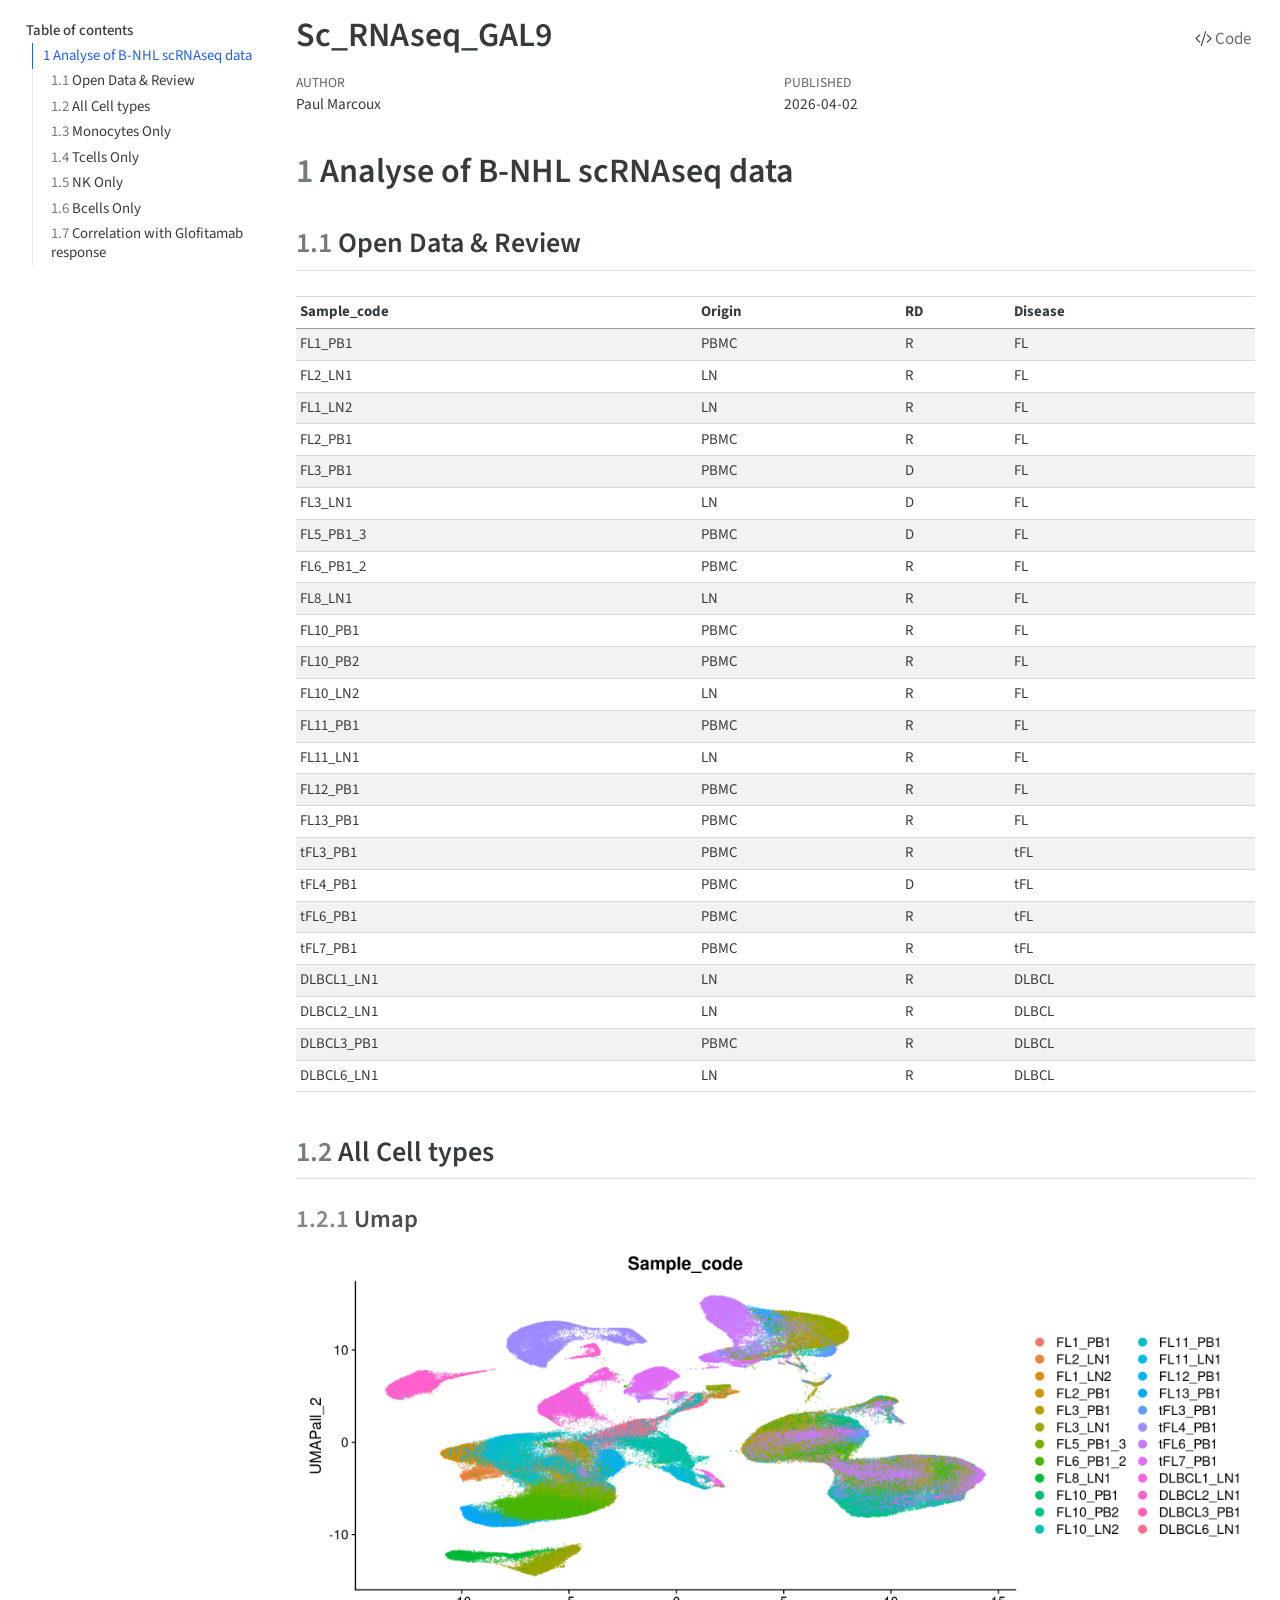
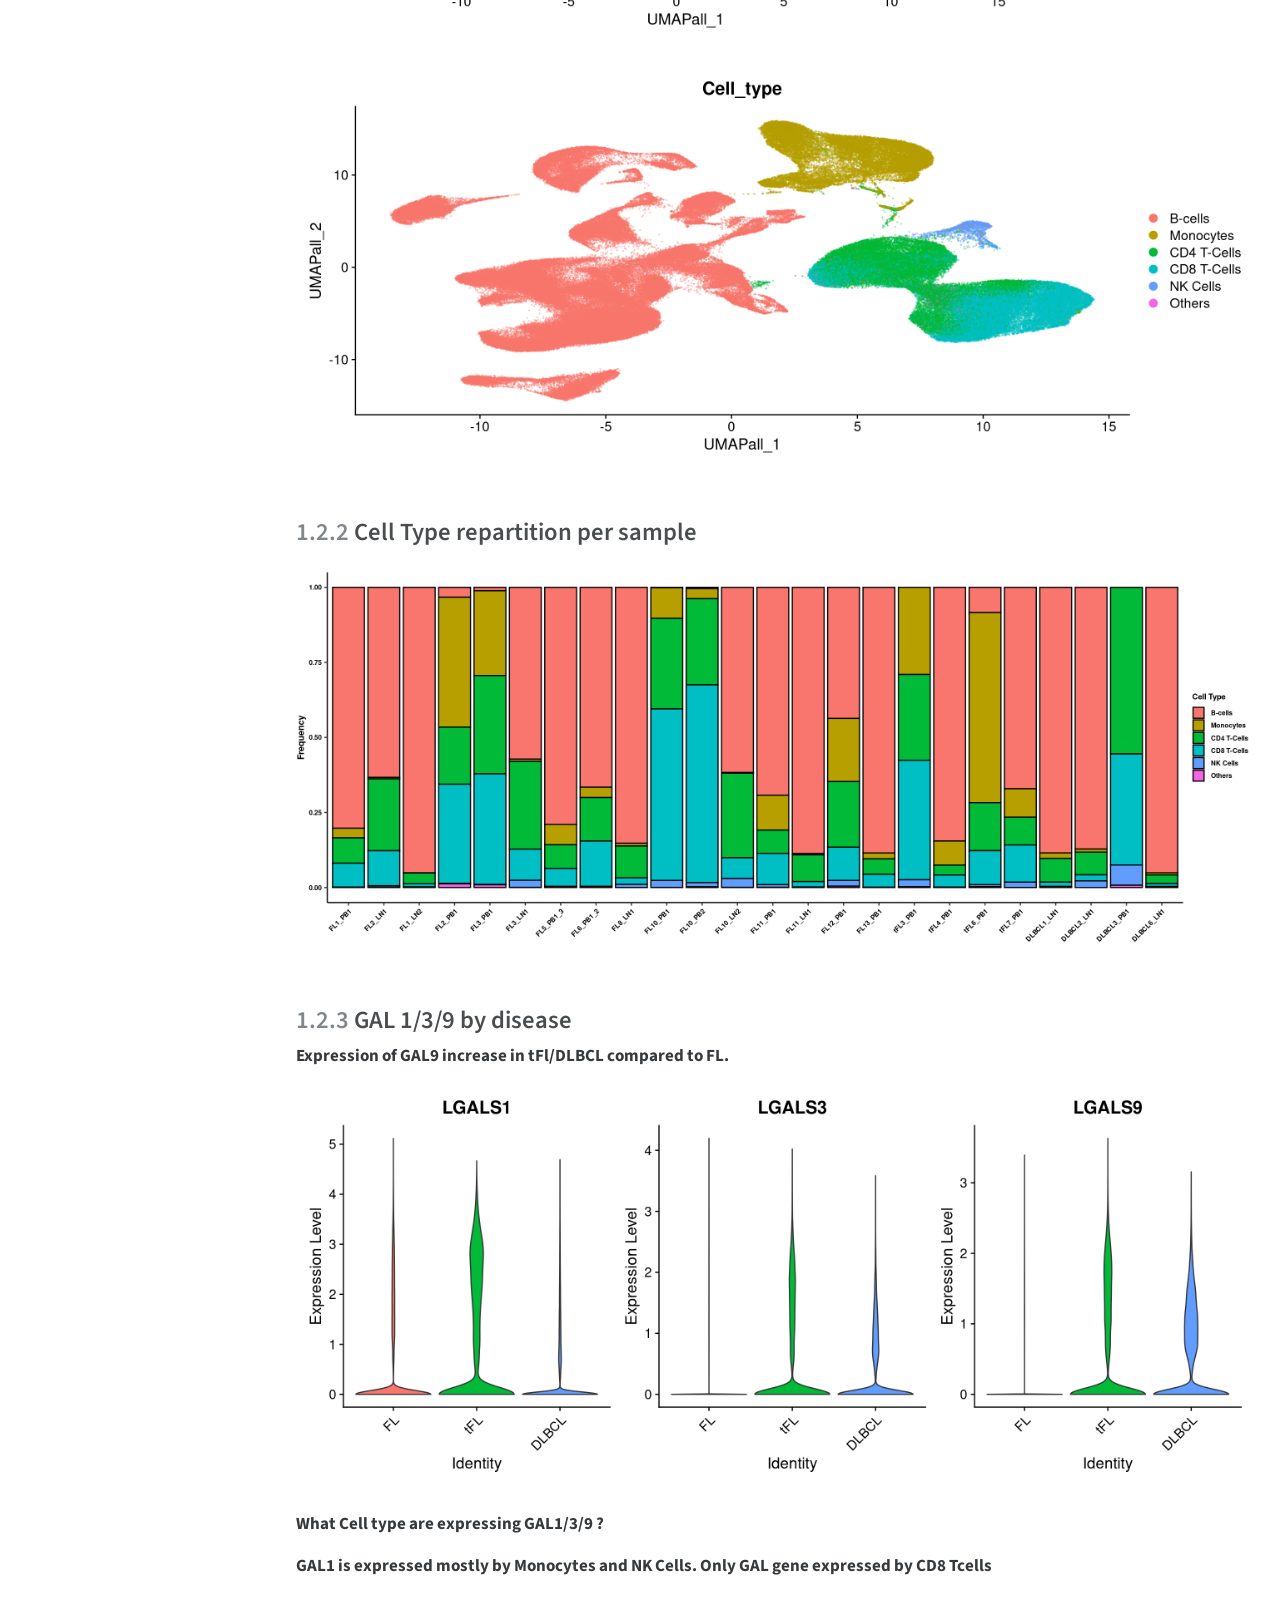
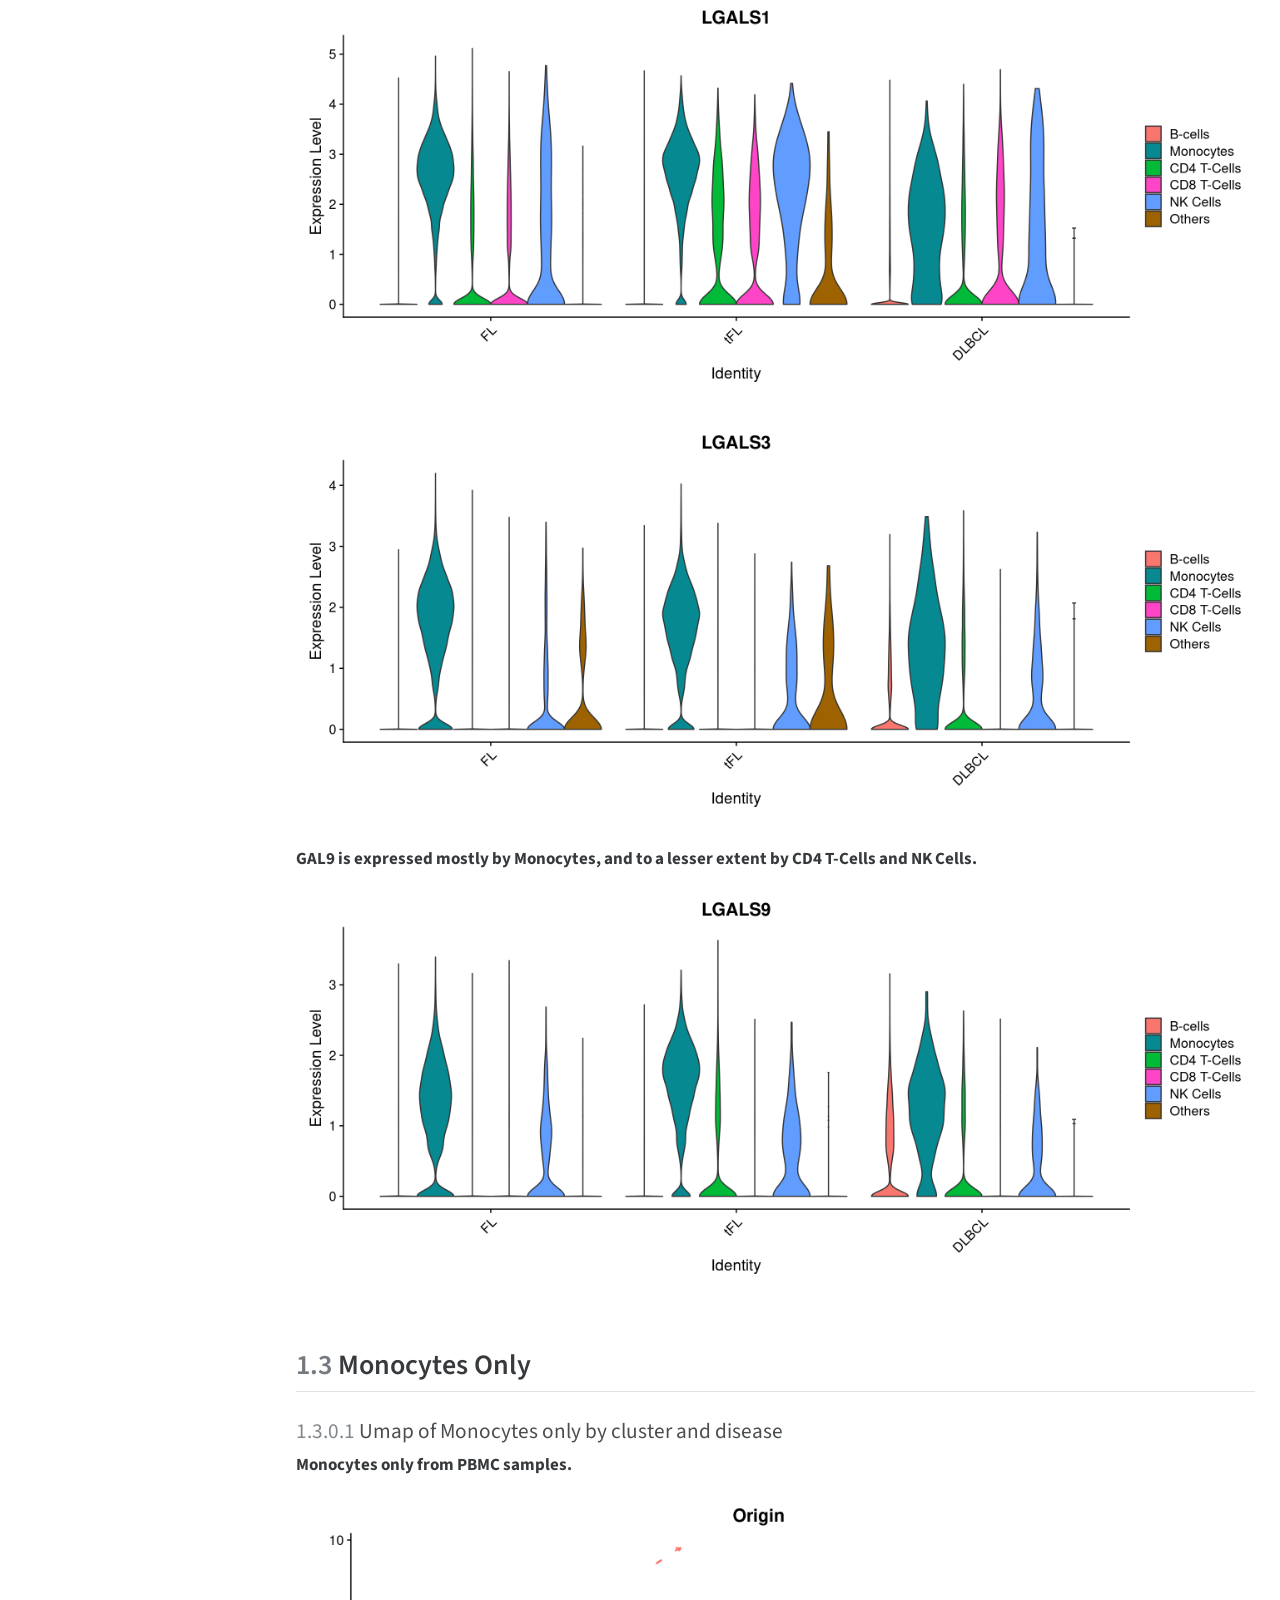
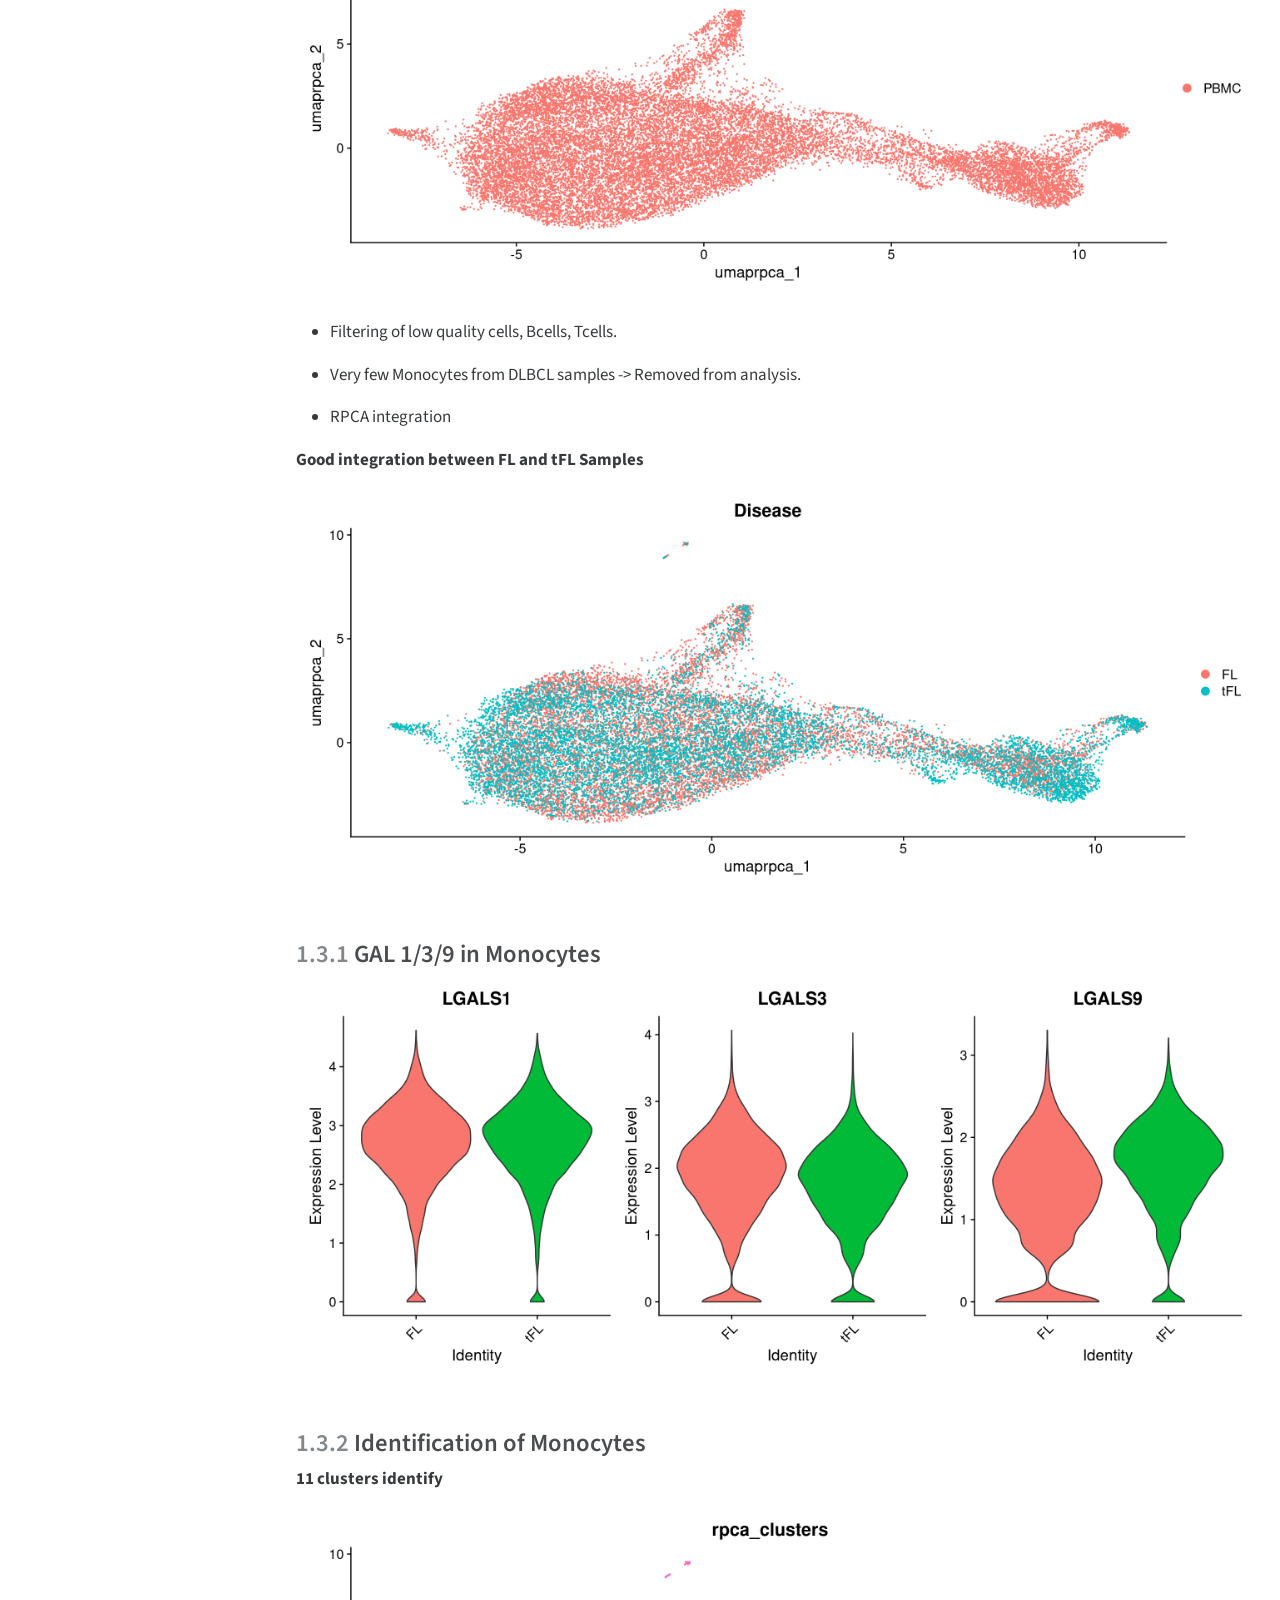
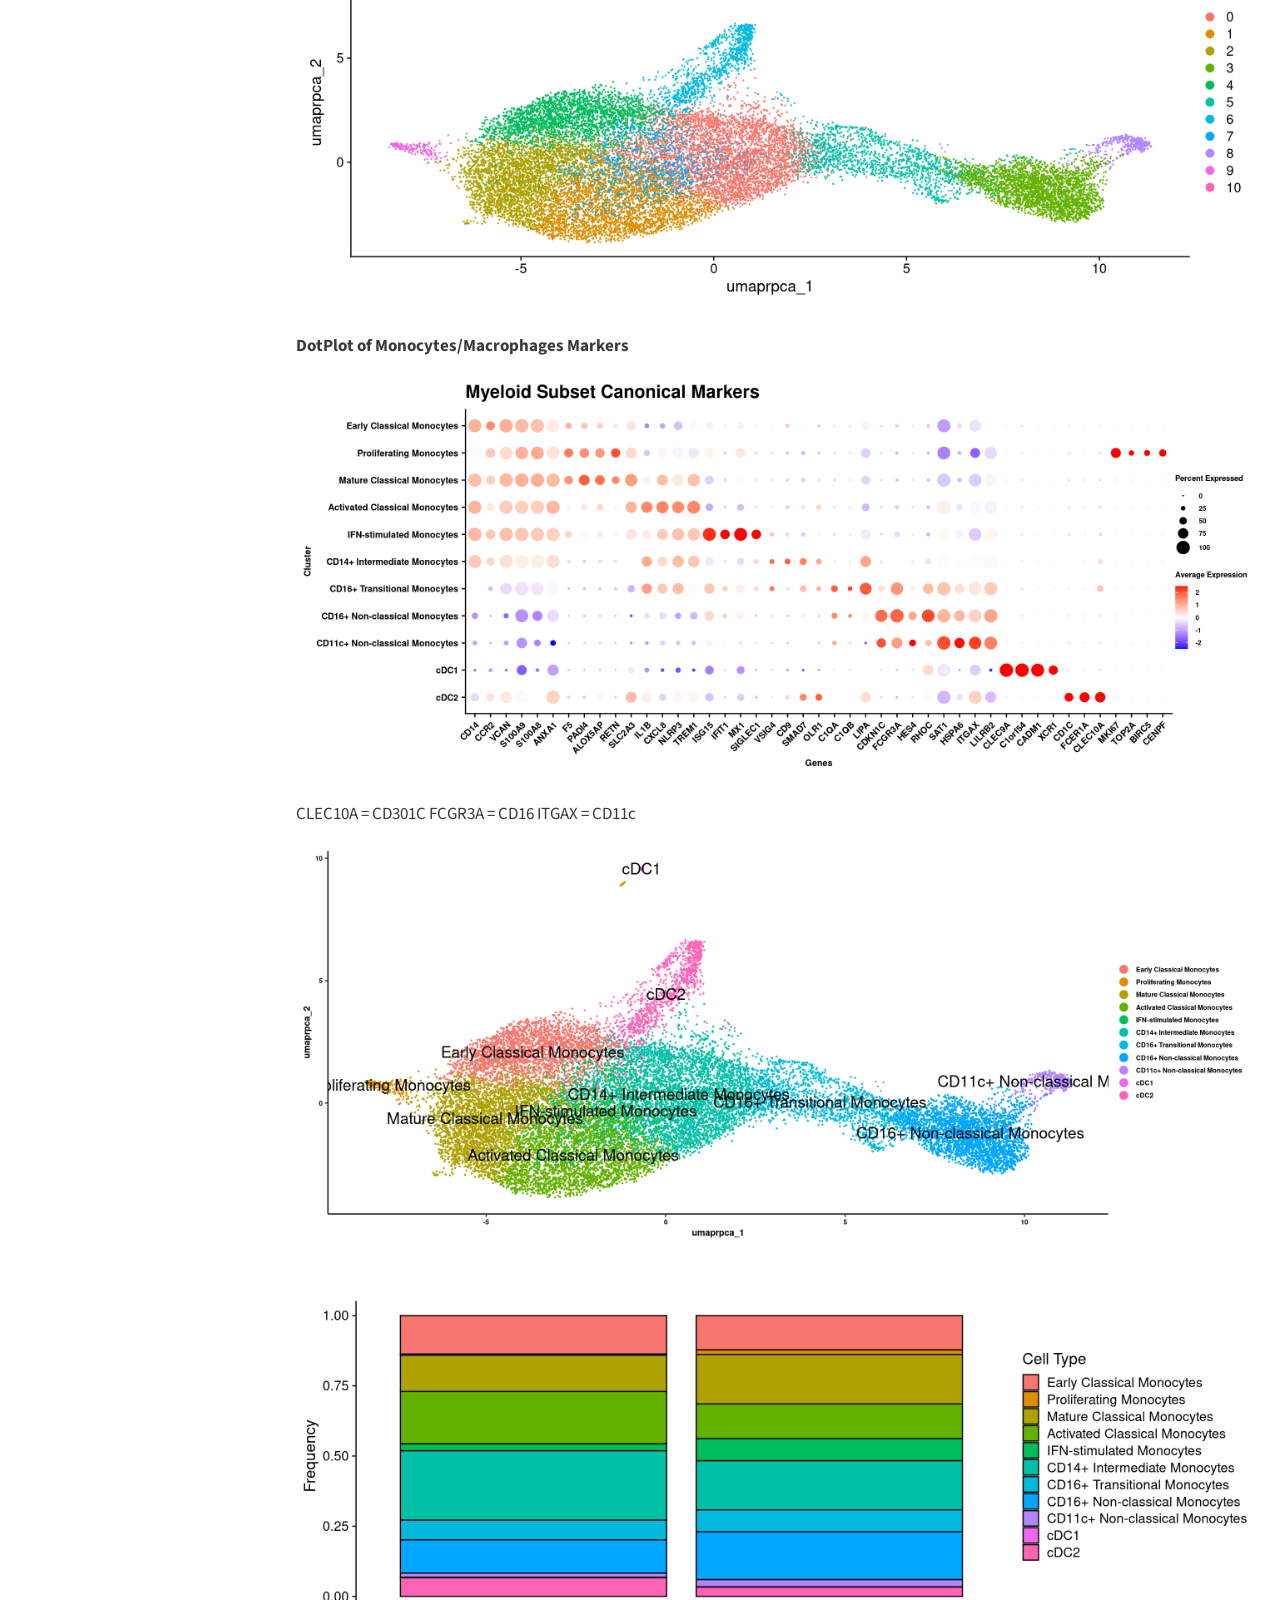
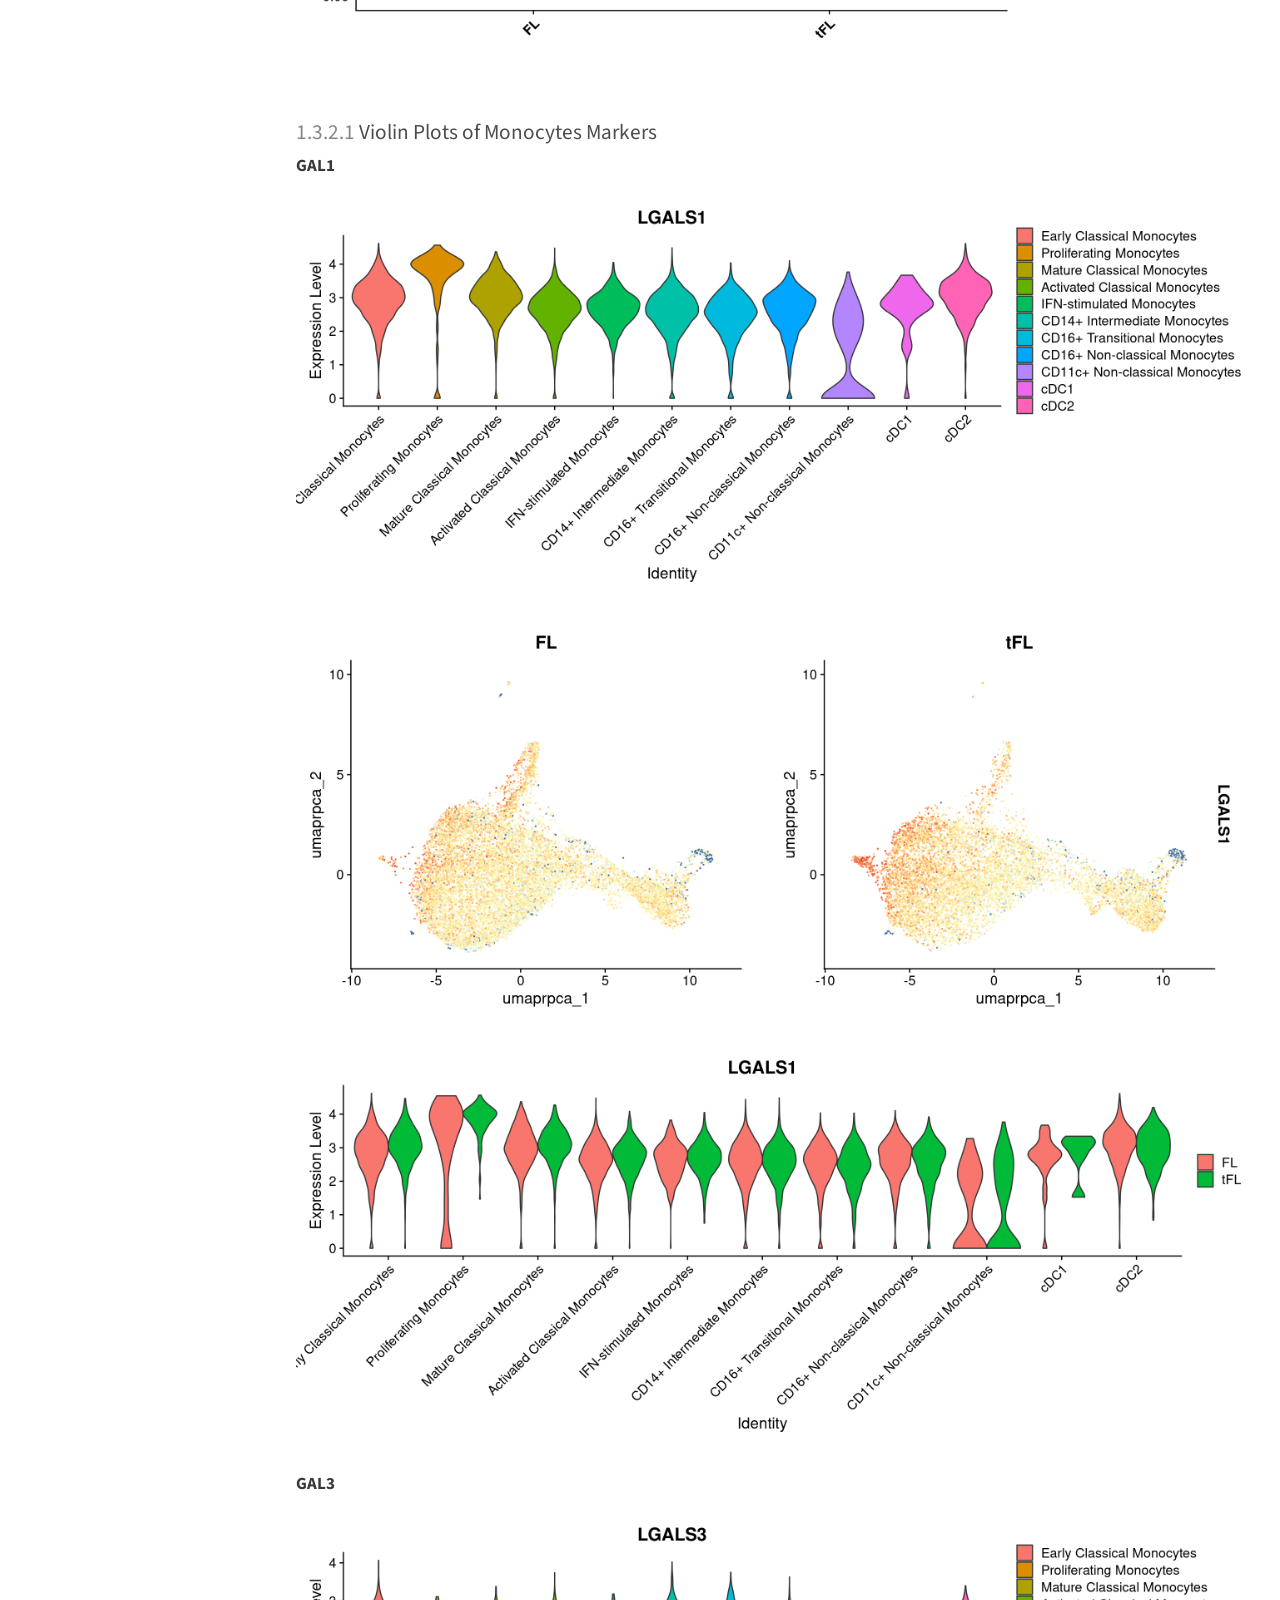
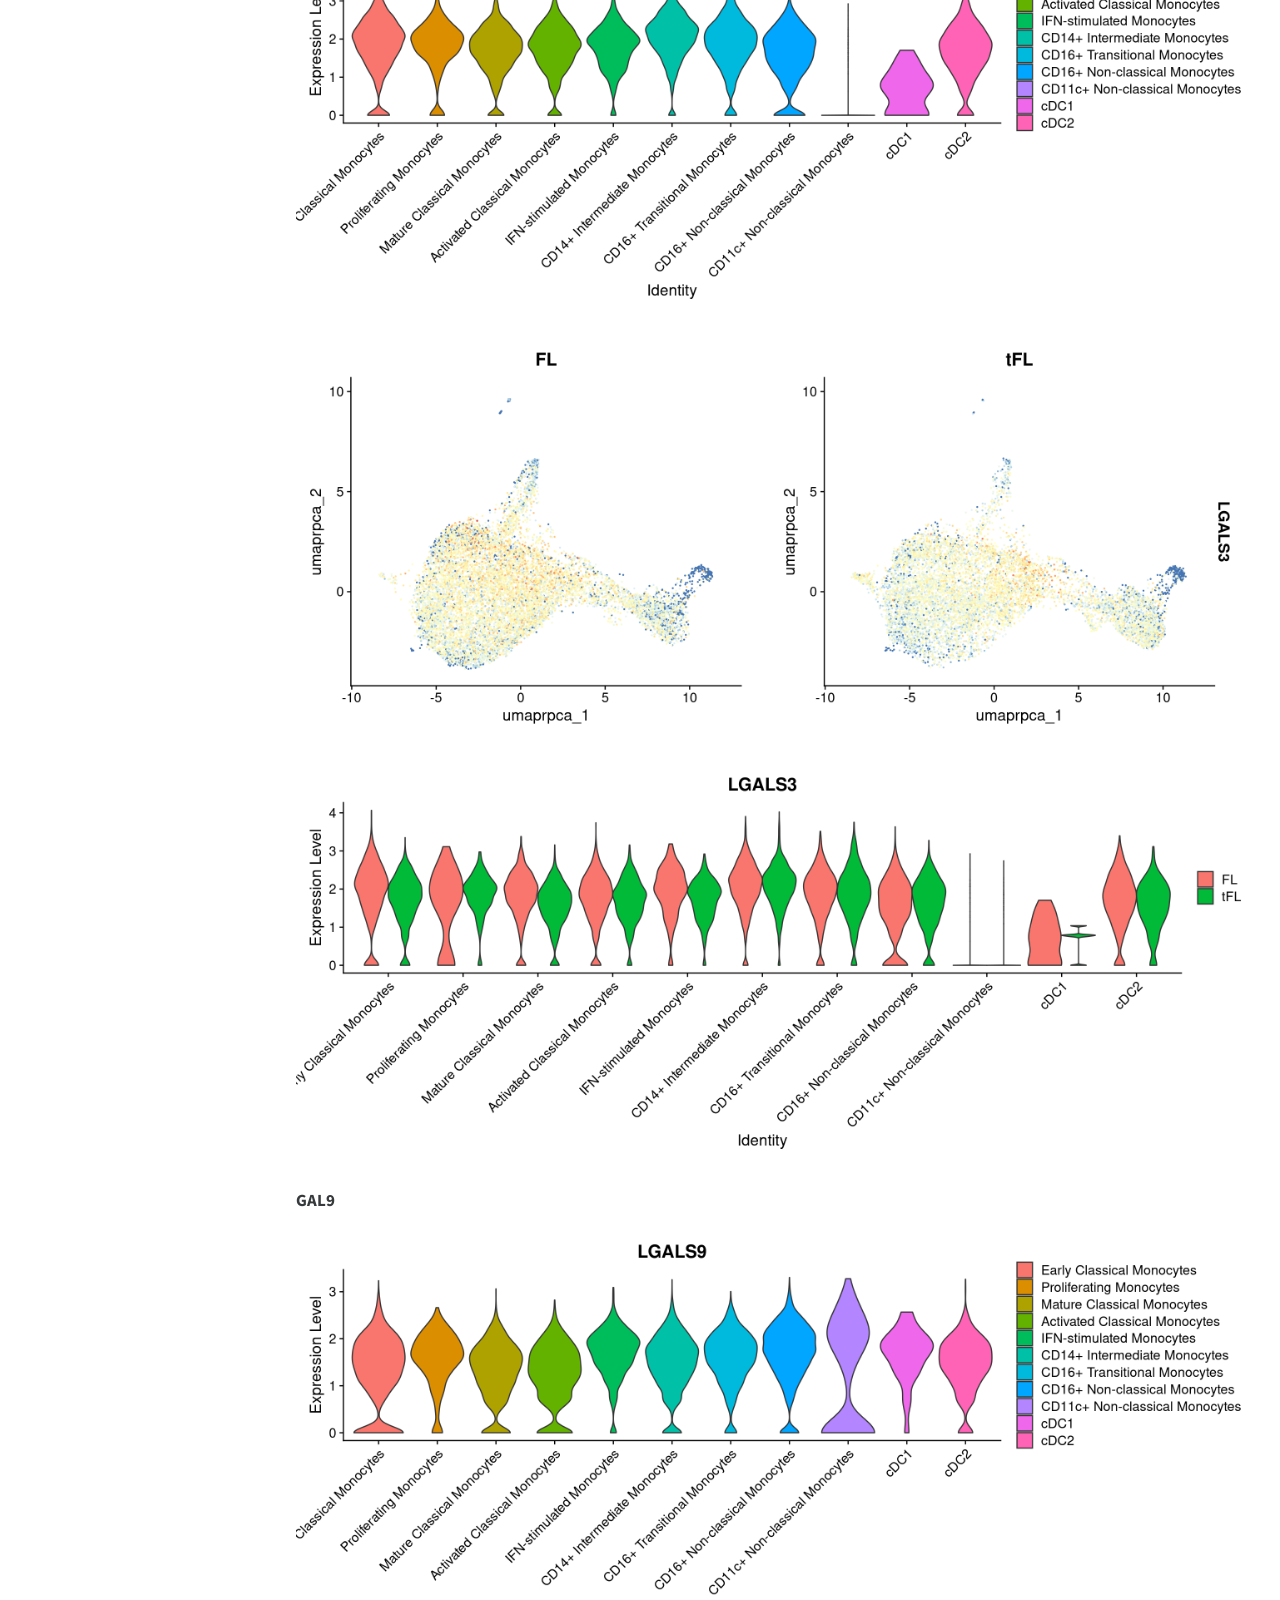
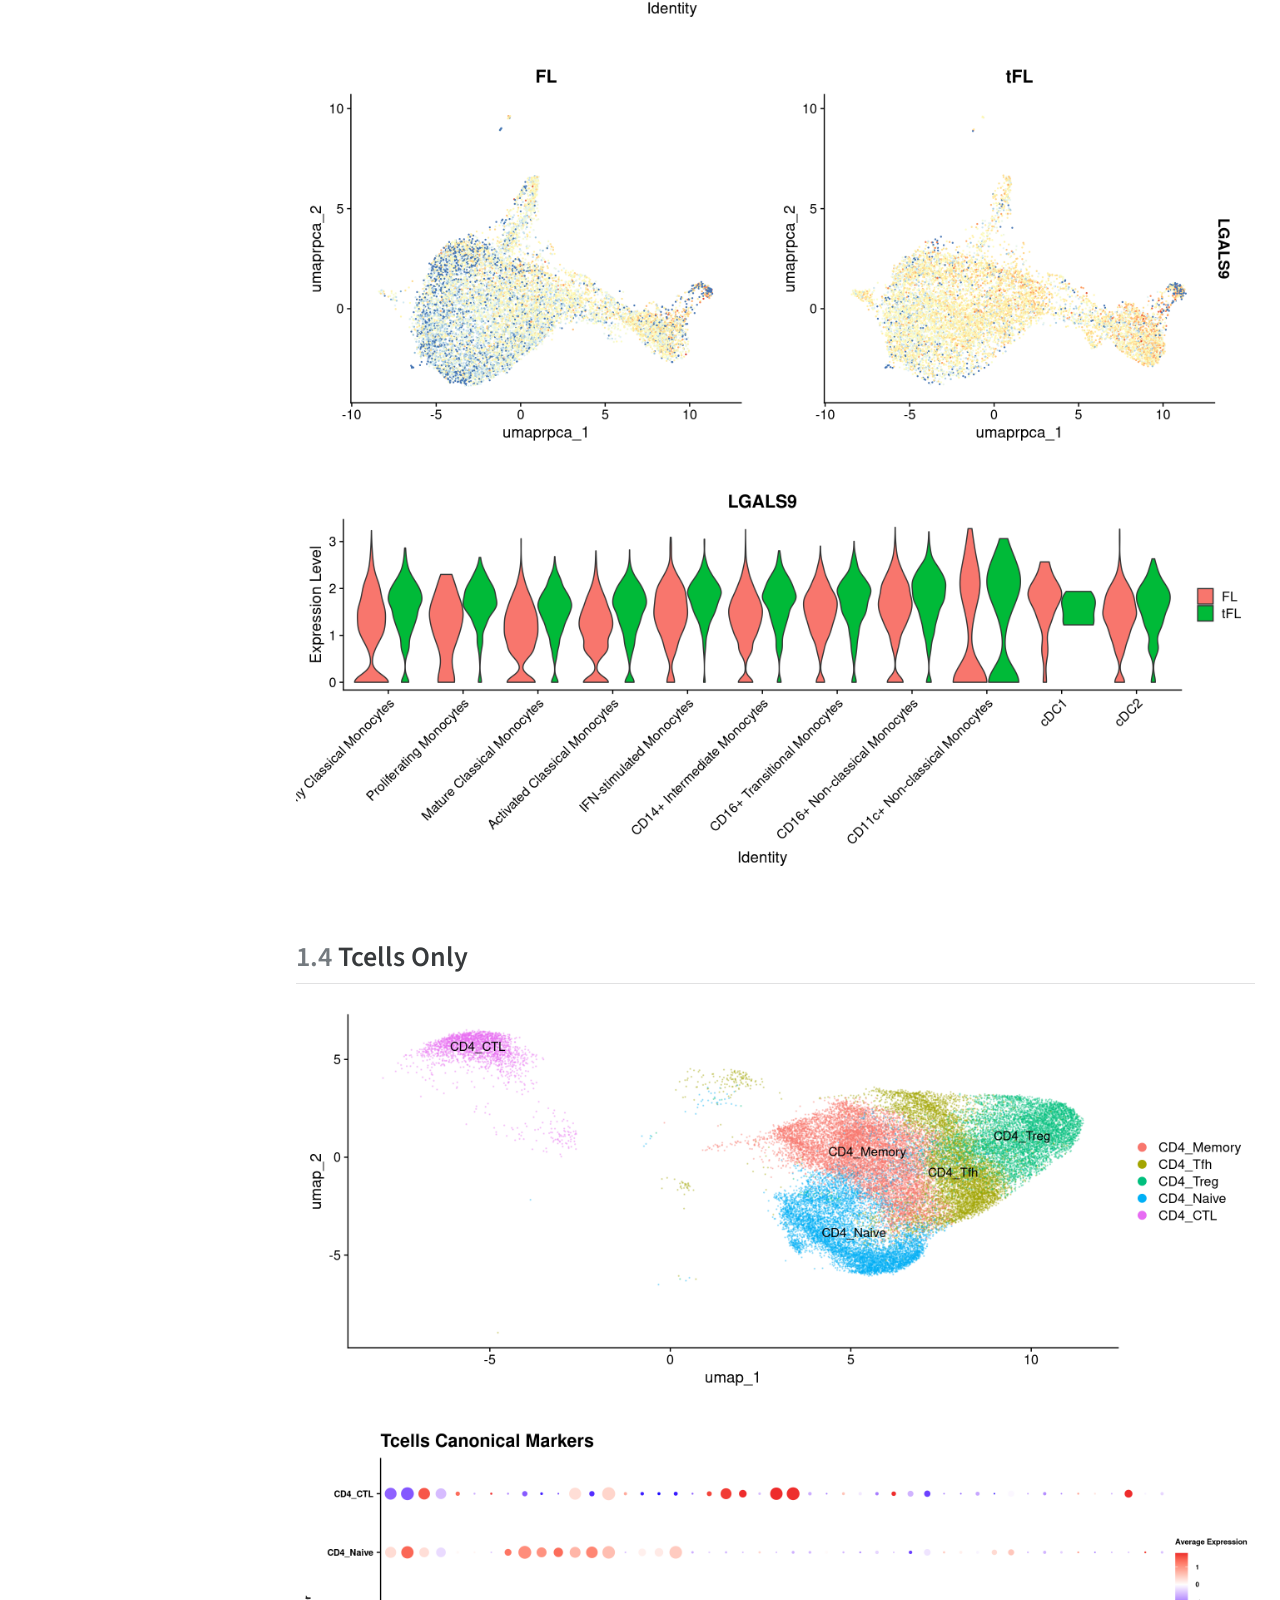
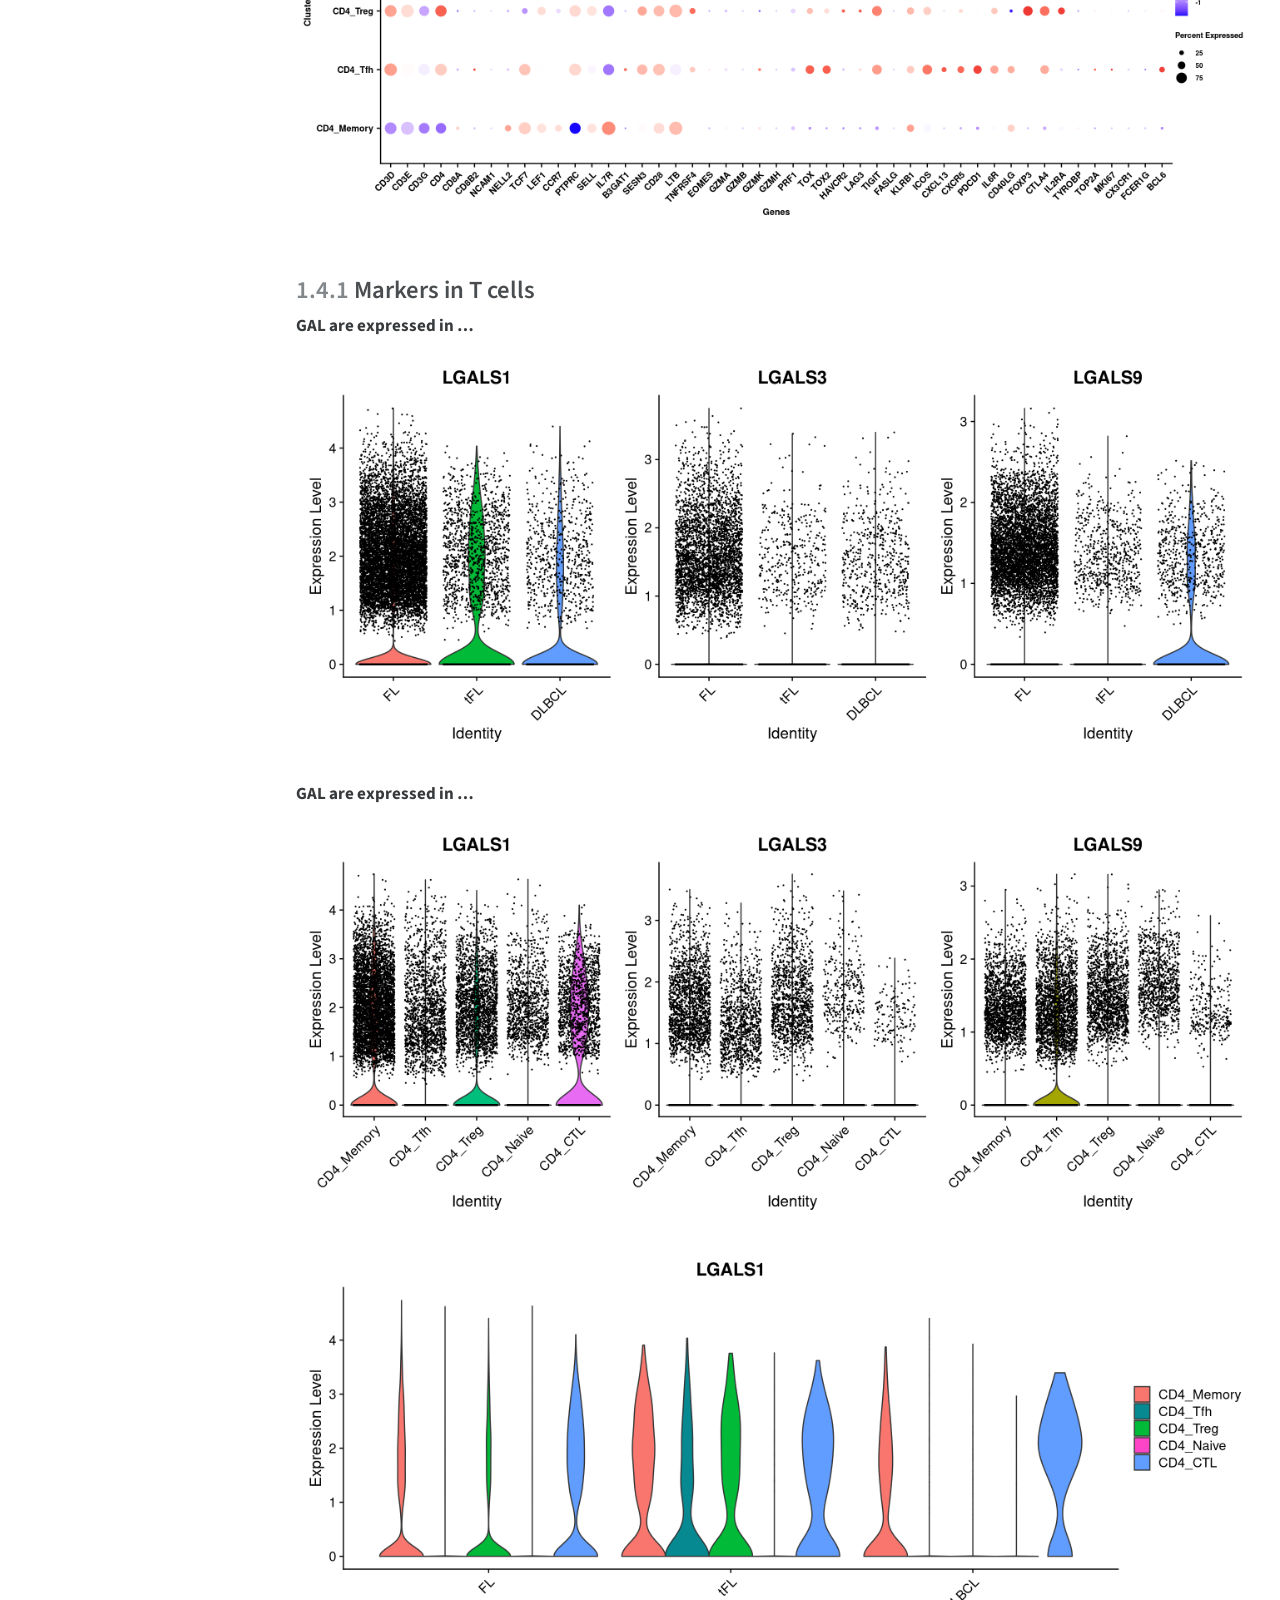
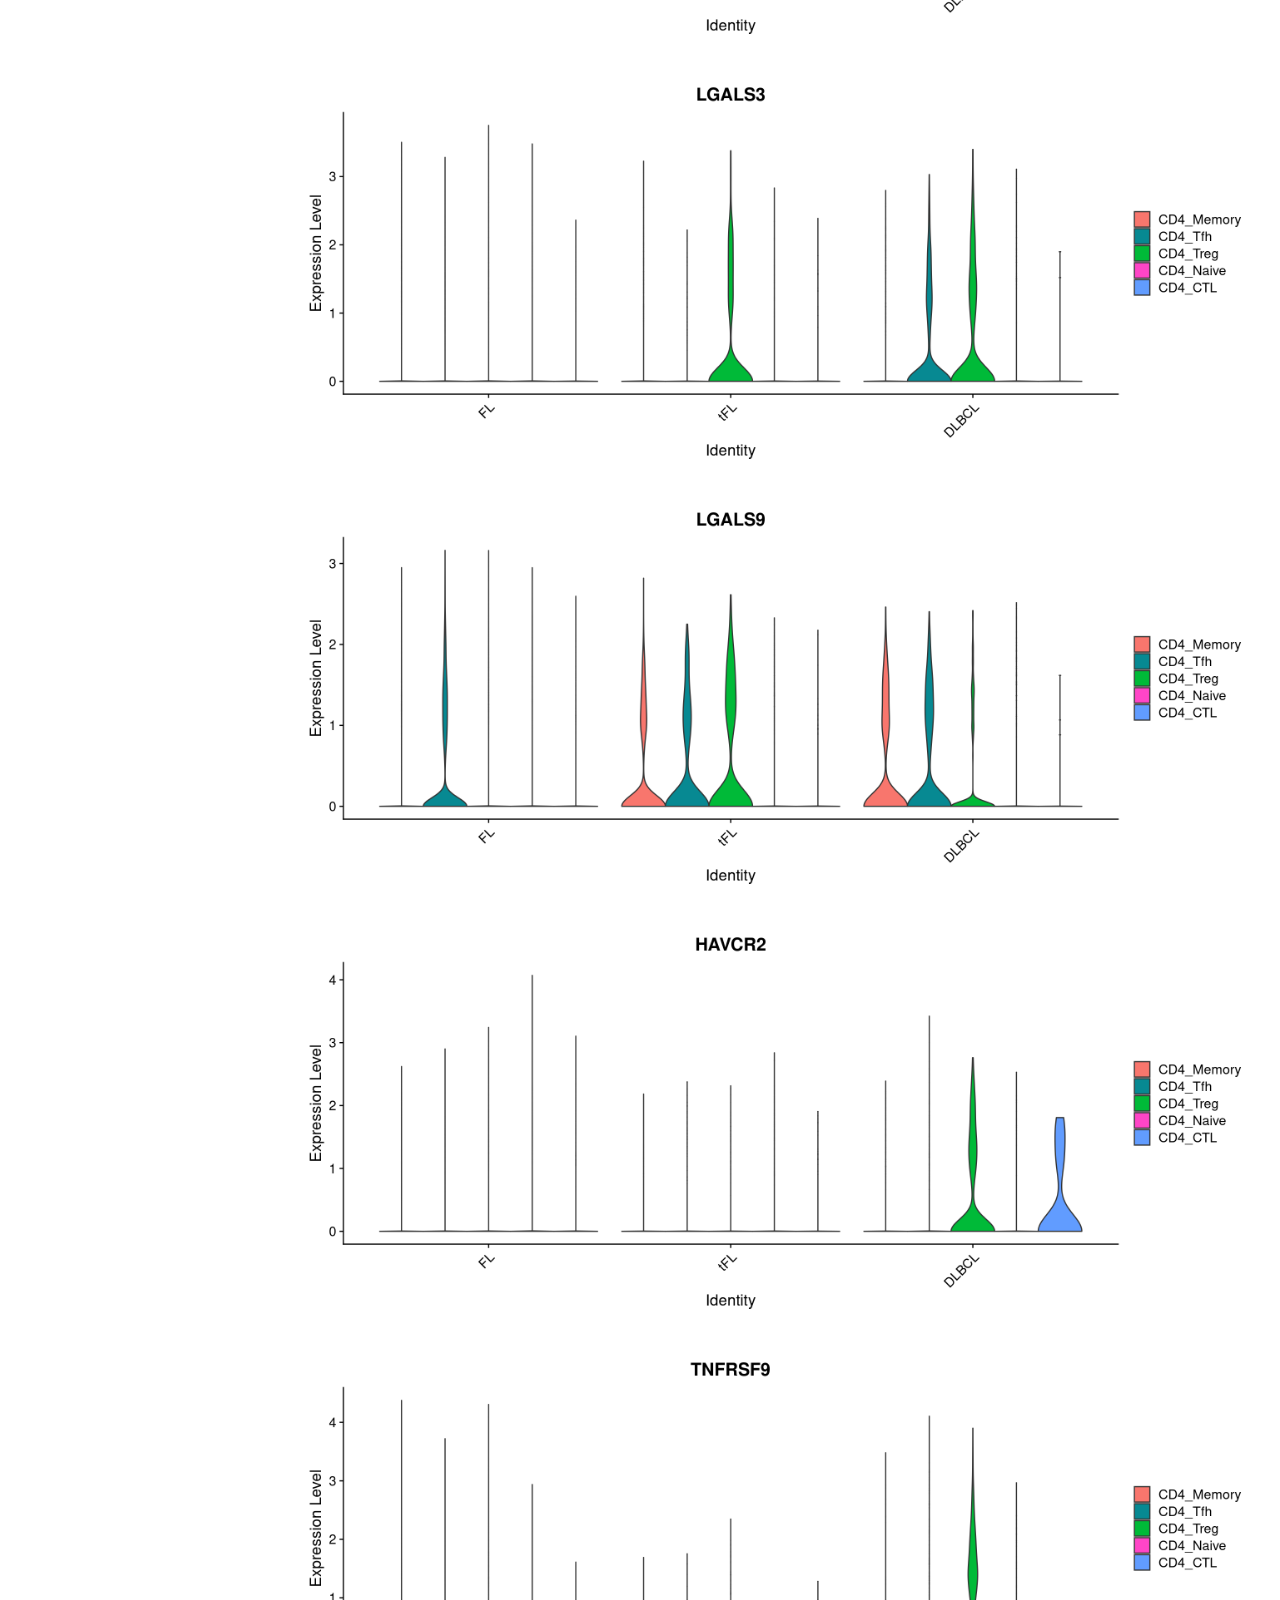
==== commit b0be879e: "Built site for gh-pages" ====
--- a/Sc_RNAseq_GAL9.html
+++ b/Sc_RNAseq_GAL9.html
@@ -1713,7 +1713,7 @@
 <span id="cb1-415"><a href="#cb1-415" aria-hidden="true" tabindex="-1"></a><span class="fu">VlnPlot</span>(Tcells_TCD4,</span>
 <span id="cb1-416"><a href="#cb1-416" aria-hidden="true" tabindex="-1"></a>        <span class="at">features =</span> <span class="fu">c</span>(<span class="st">"LGALS1"</span>,<span class="st">"LGALS3"</span>,<span class="st">"LGALS9"</span>),</span>
 <span id="cb1-417"><a href="#cb1-417" aria-hidden="true" tabindex="-1"></a>        <span class="at">group.by =</span> <span class="st">"Disease"</span>,</span>
-<span id="cb1-418"><a href="#cb1-418" aria-hidden="true" tabindex="-1"></a>        <span class="at">pt.size =</span> <span class="dv">0</span>,</span>
+<span id="cb1-418"><a href="#cb1-418" aria-hidden="true" tabindex="-1"></a>        <span class="at">pt.size =</span> <span class="fl">0.1</span>,</span>
 <span id="cb1-419"><a href="#cb1-419" aria-hidden="true" tabindex="-1"></a>        <span class="at">raster =</span> <span class="cn">FALSE</span>)</span>
 <span id="cb1-420"><a href="#cb1-420" aria-hidden="true" tabindex="-1"></a><span class="in">```</span></span>
 <span id="cb1-421"><a href="#cb1-421" aria-hidden="true" tabindex="-1"></a>**GAL are expressed in ...**</span>
@@ -1721,7 +1721,7 @@
 <span id="cb1-425"><a href="#cb1-425" aria-hidden="true" tabindex="-1"></a><span class="fu">VlnPlot</span>(Tcells_TCD4,</span>
 <span id="cb1-426"><a href="#cb1-426" aria-hidden="true" tabindex="-1"></a>        <span class="at">features =</span> <span class="fu">c</span>(<span class="st">"LGALS1"</span>,<span class="st">"LGALS3"</span>,<span class="st">"LGALS9"</span>),</span>
 <span id="cb1-427"><a href="#cb1-427" aria-hidden="true" tabindex="-1"></a>        <span class="at">group.by =</span> <span class="st">"T_clusters"</span>,</span>
-<span id="cb1-428"><a href="#cb1-428" aria-hidden="true" tabindex="-1"></a>        <span class="at">pt.size =</span> <span class="dv">0</span>,</span>
+<span id="cb1-428"><a href="#cb1-428" aria-hidden="true" tabindex="-1"></a>        <span class="at">pt.size =</span> <span class="fl">0.1</span>,</span>
 <span id="cb1-429"><a href="#cb1-429" aria-hidden="true" tabindex="-1"></a>        <span class="at">raster =</span> <span class="cn">FALSE</span>)</span>
 <span id="cb1-430"><a href="#cb1-430" aria-hidden="true" tabindex="-1"></a><span class="in">```</span></span>
 <span id="cb1-431"><a href="#cb1-431" aria-hidden="true" tabindex="-1"></a></span>
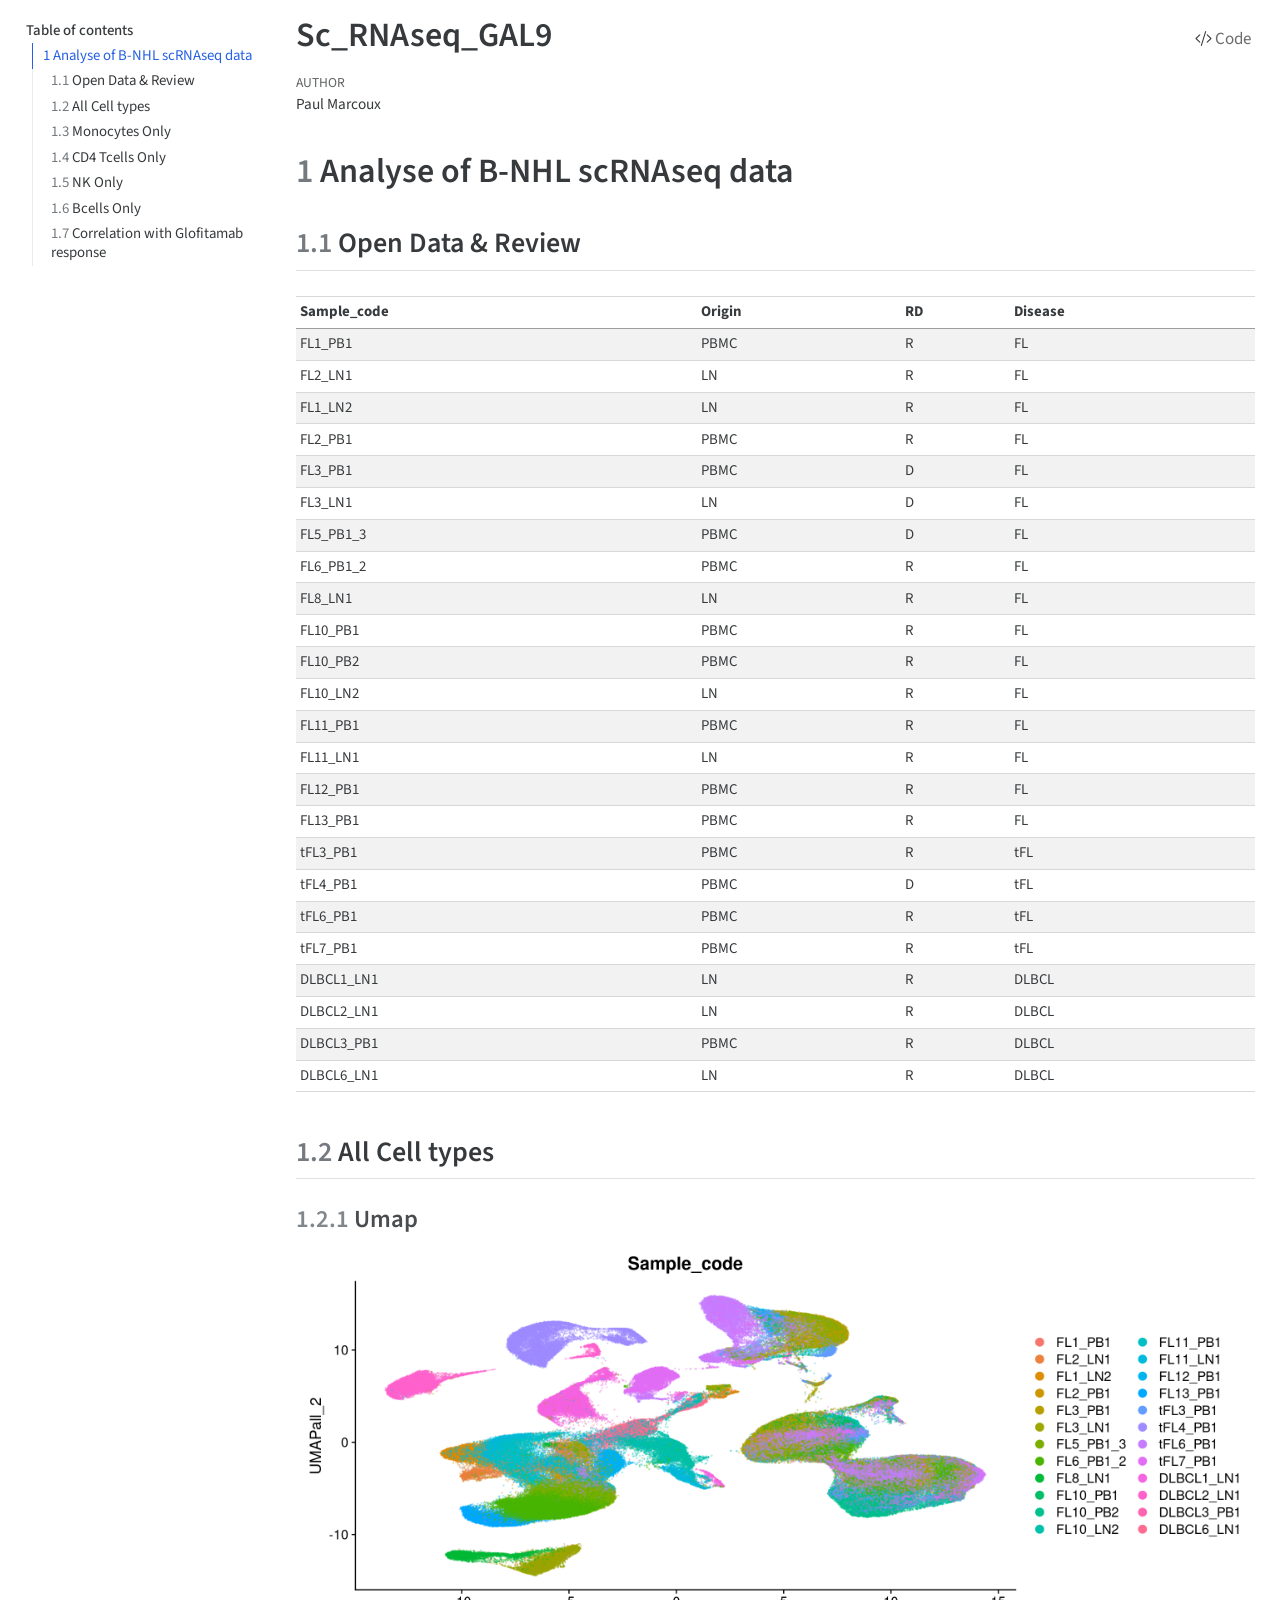
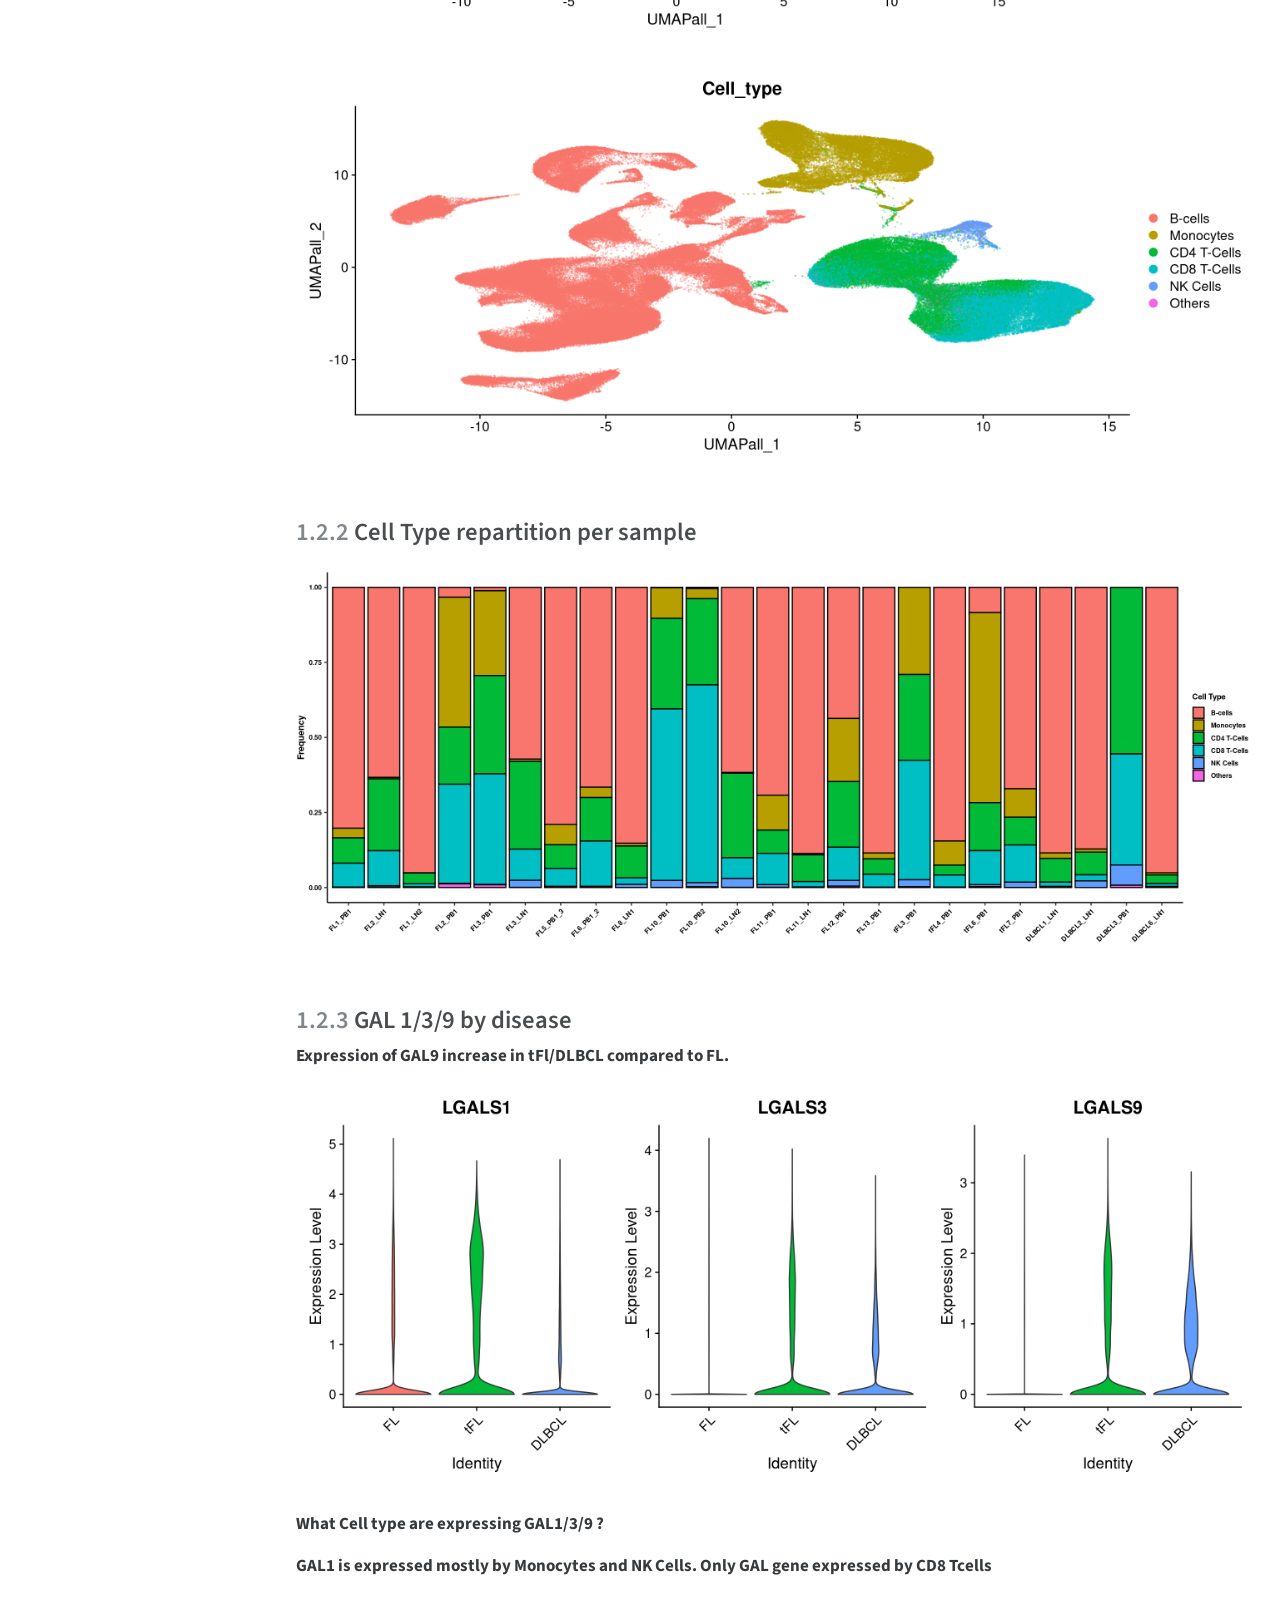
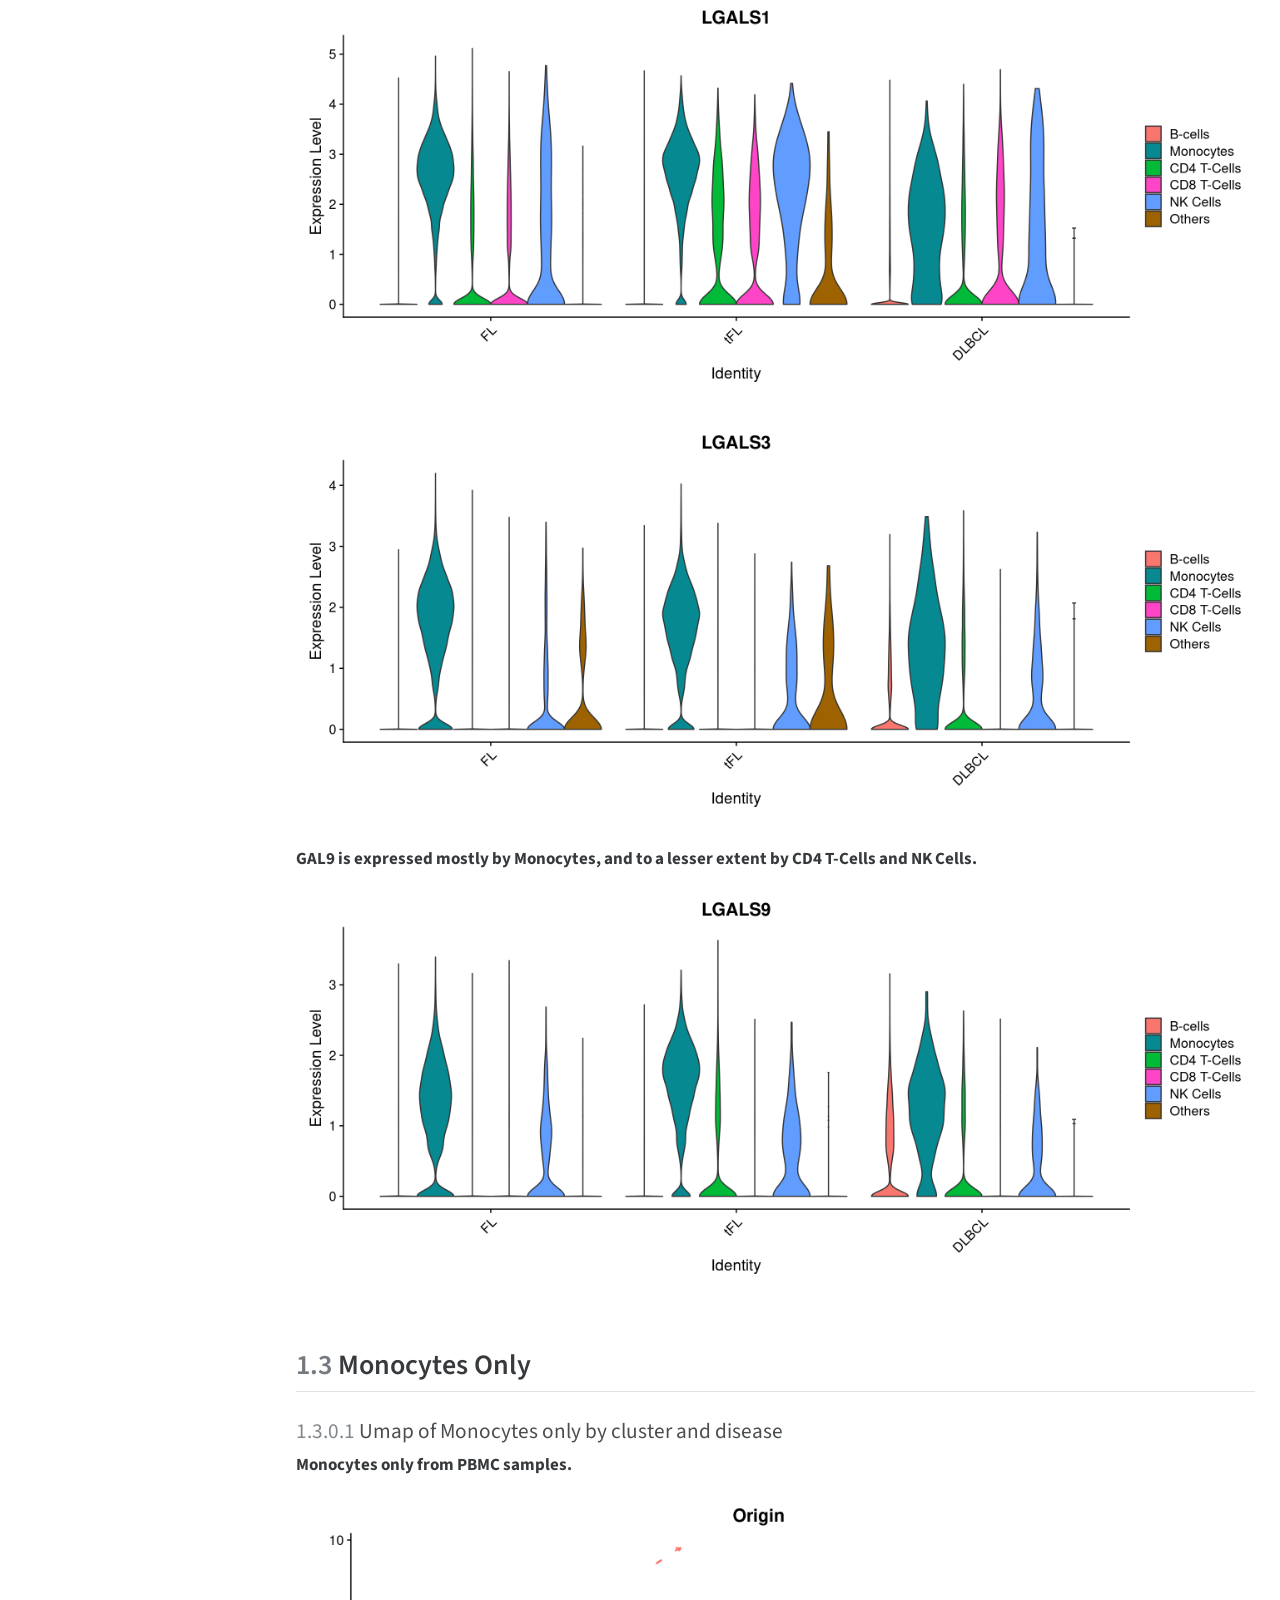
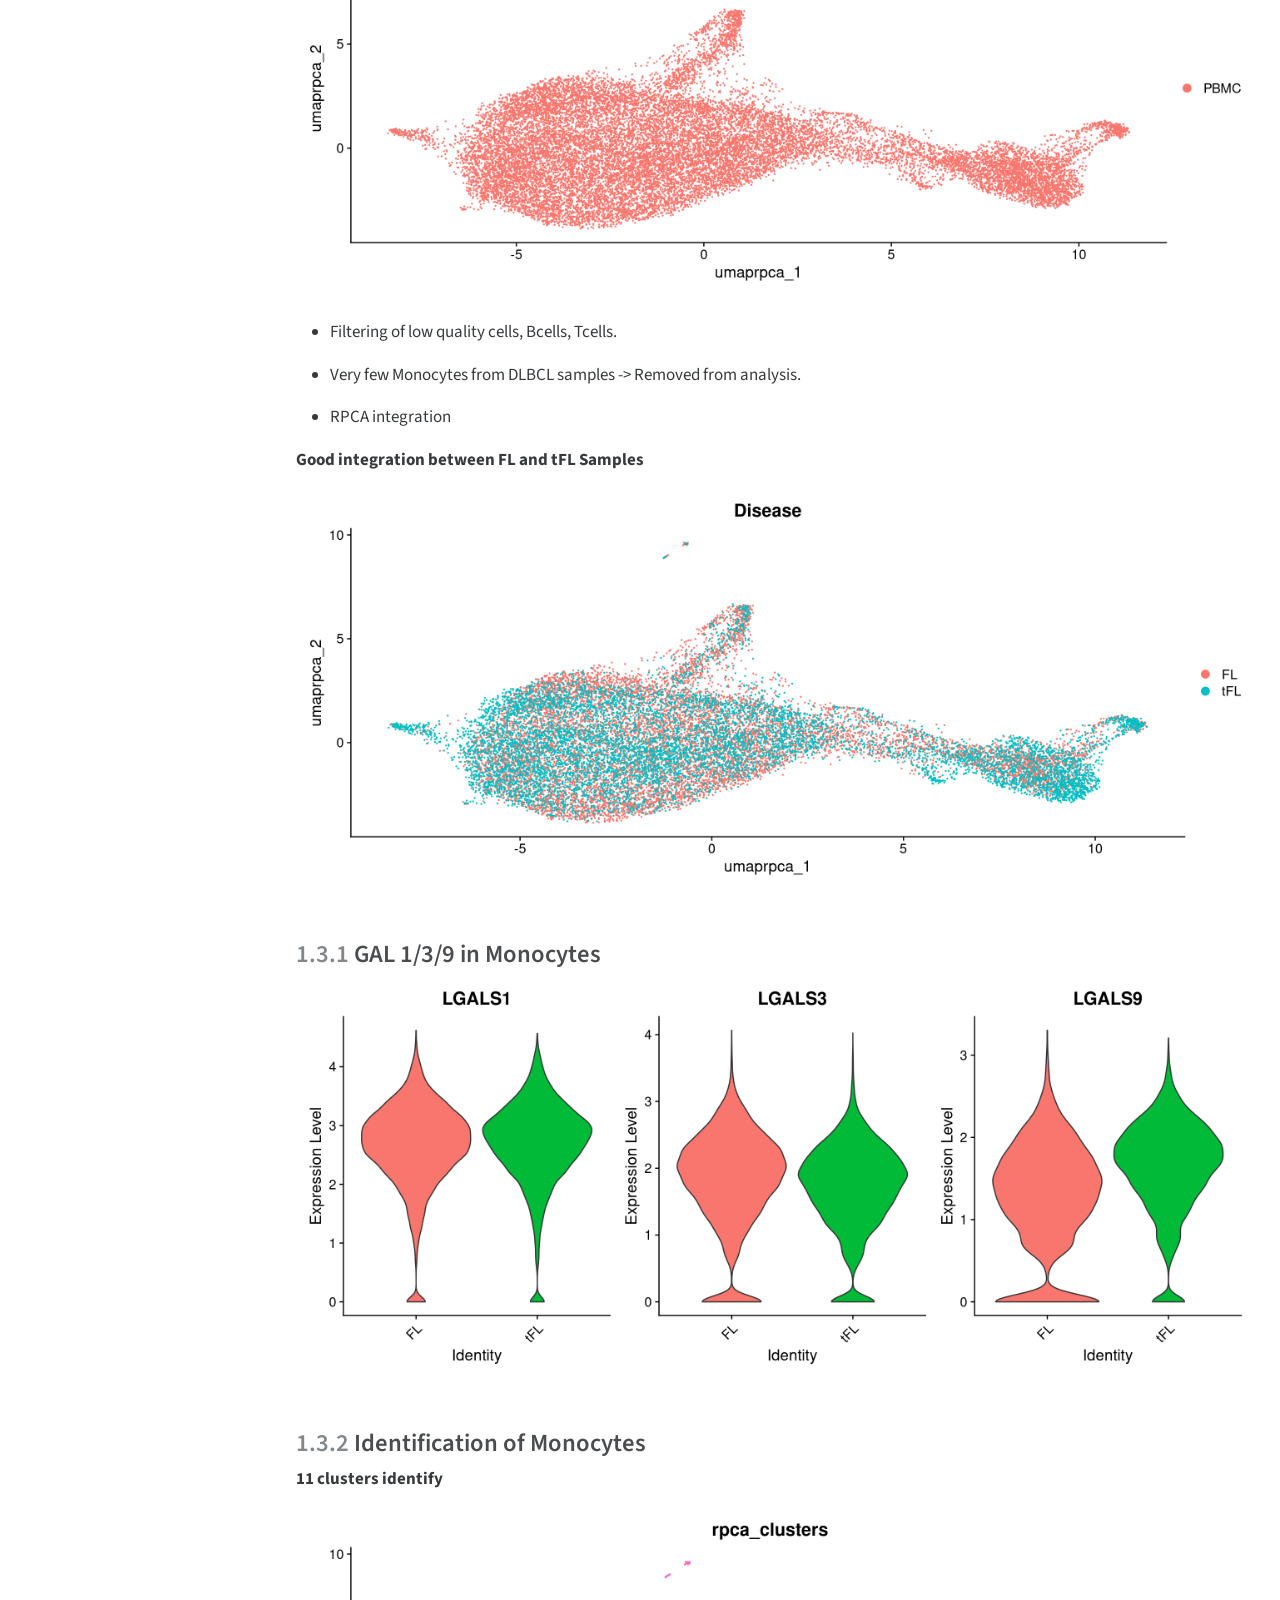
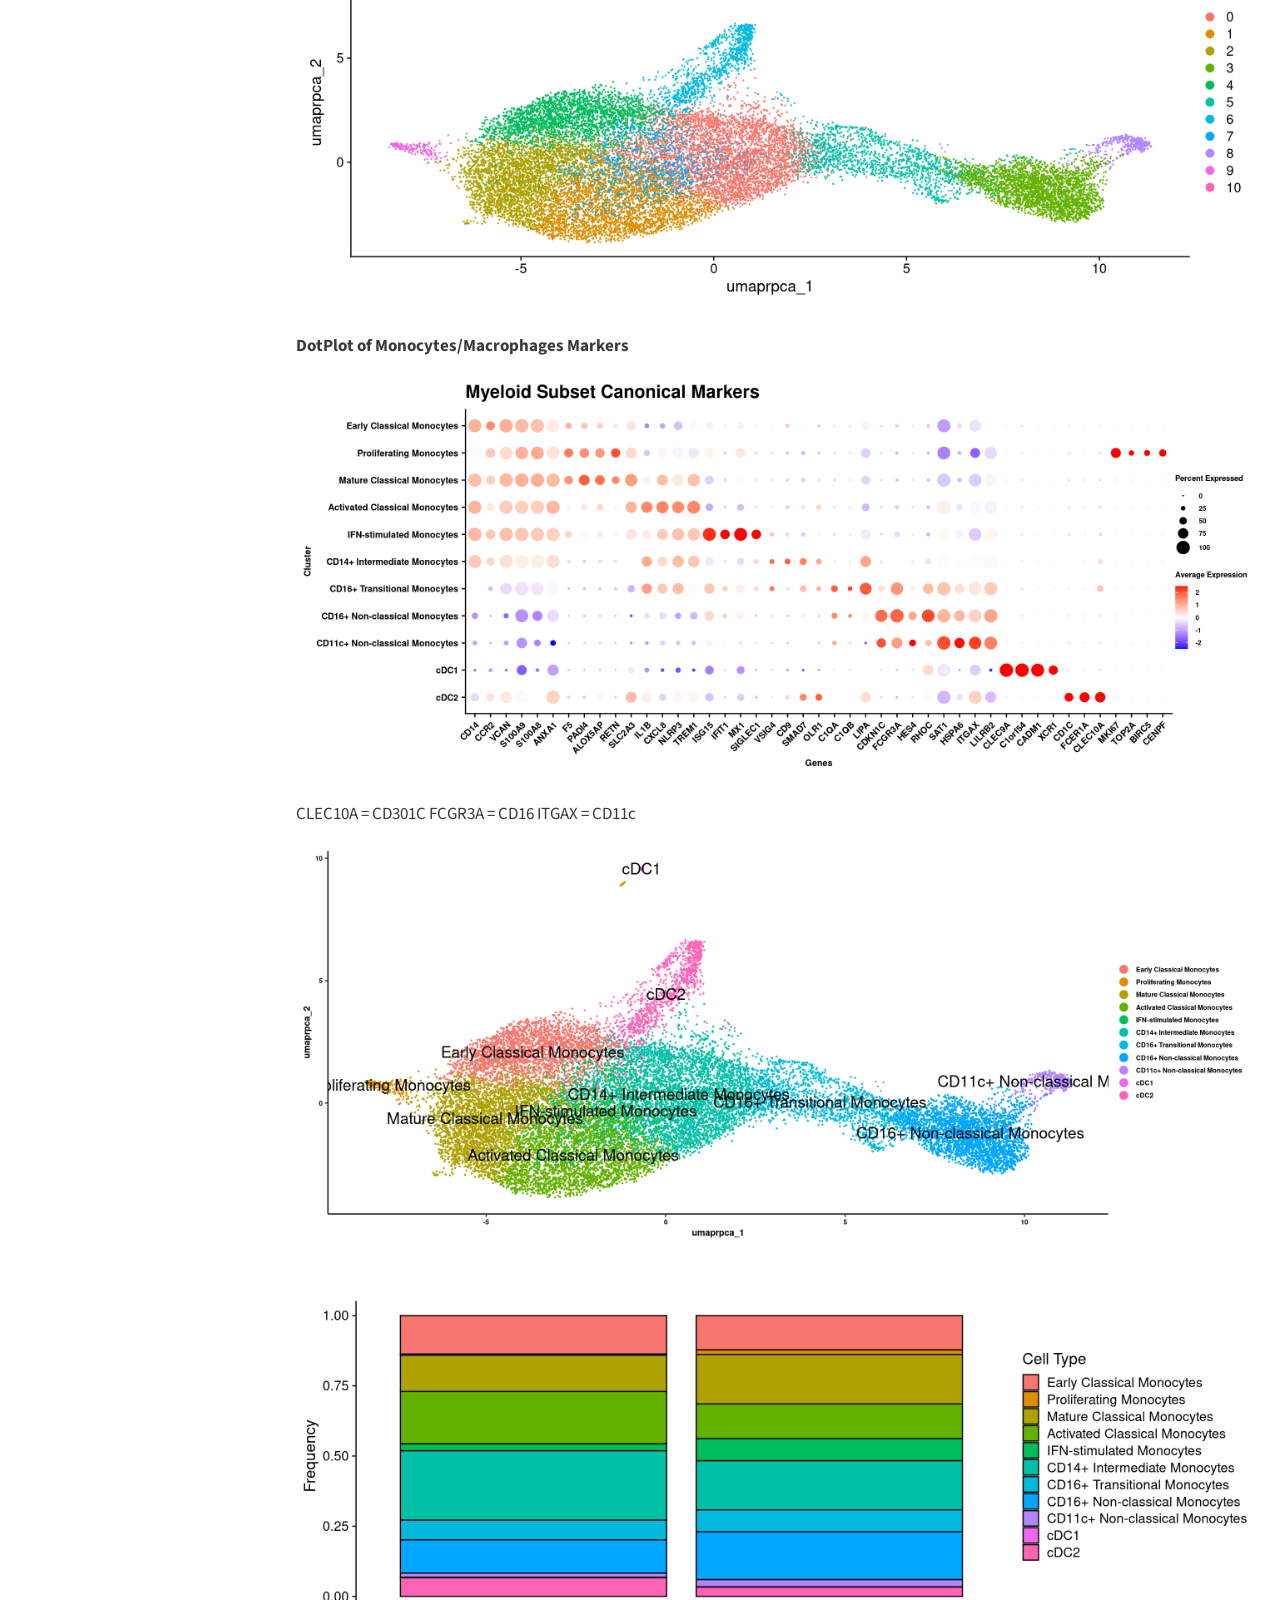
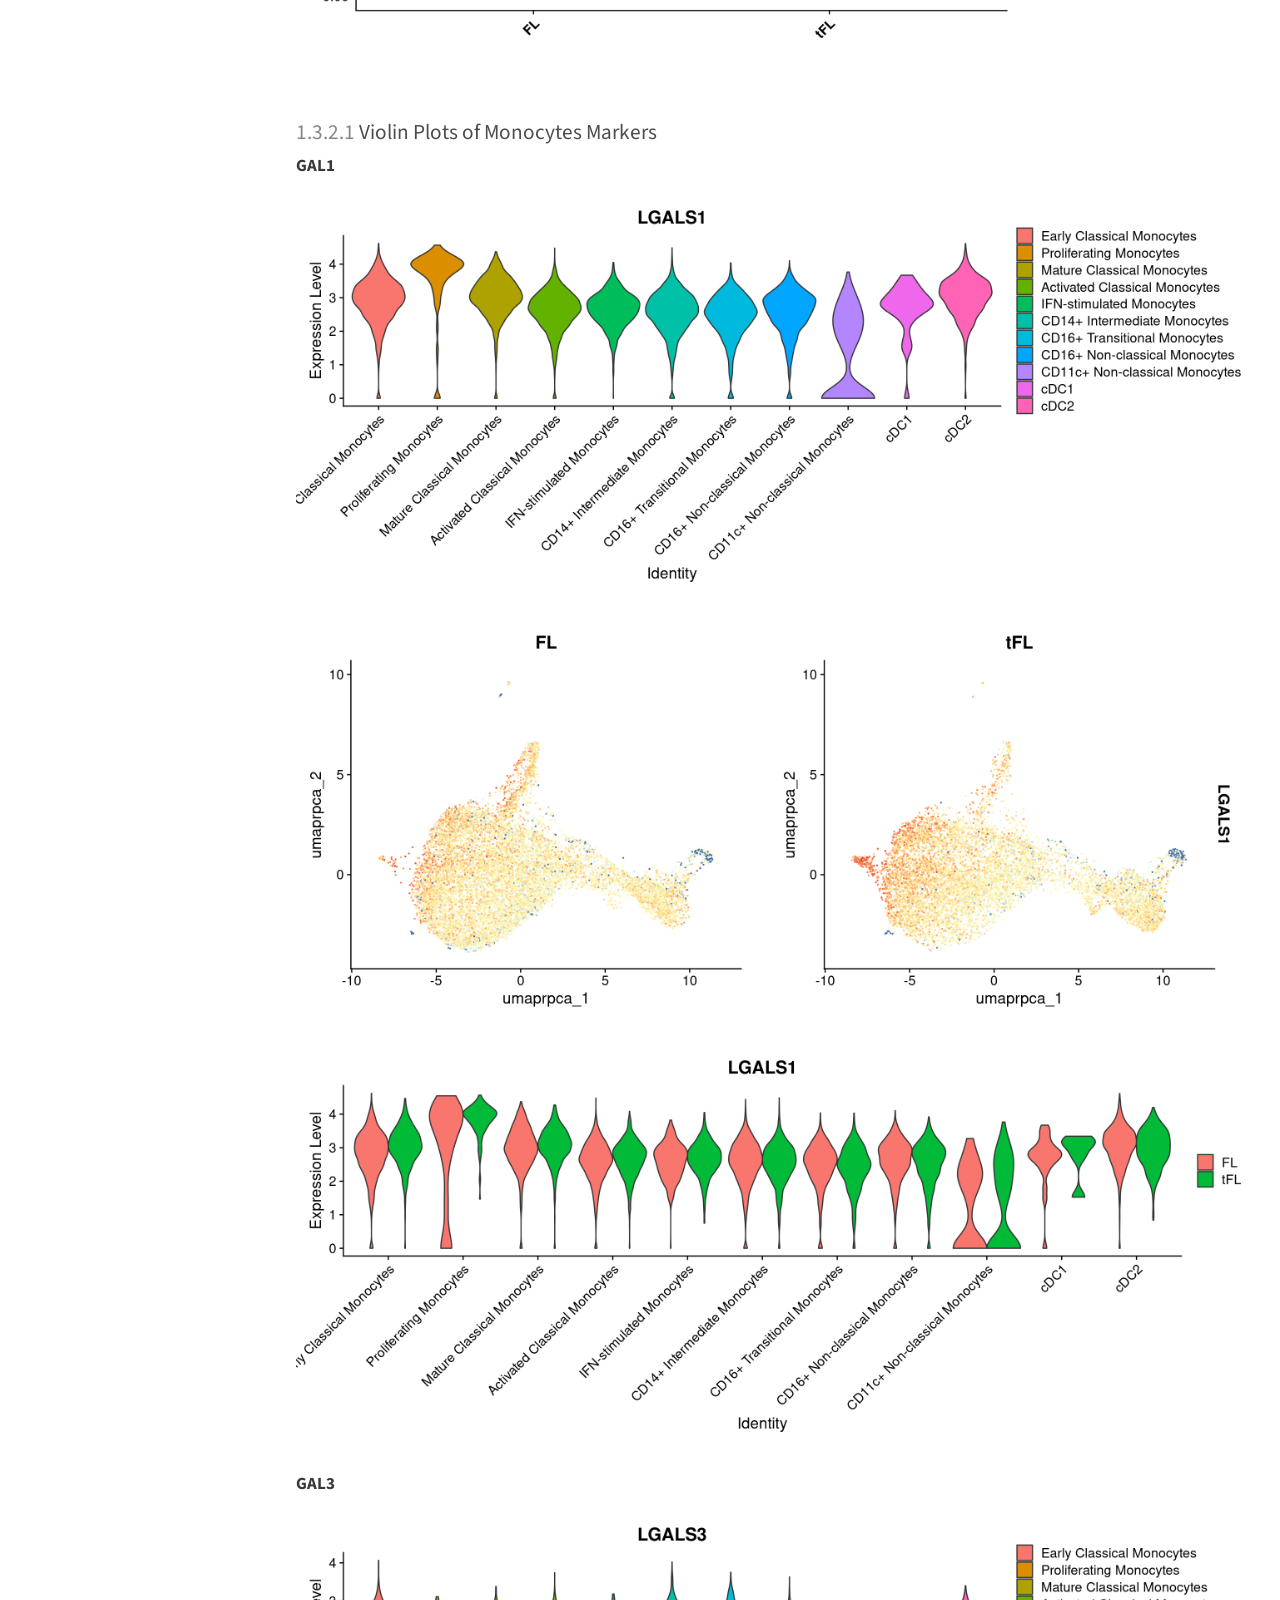
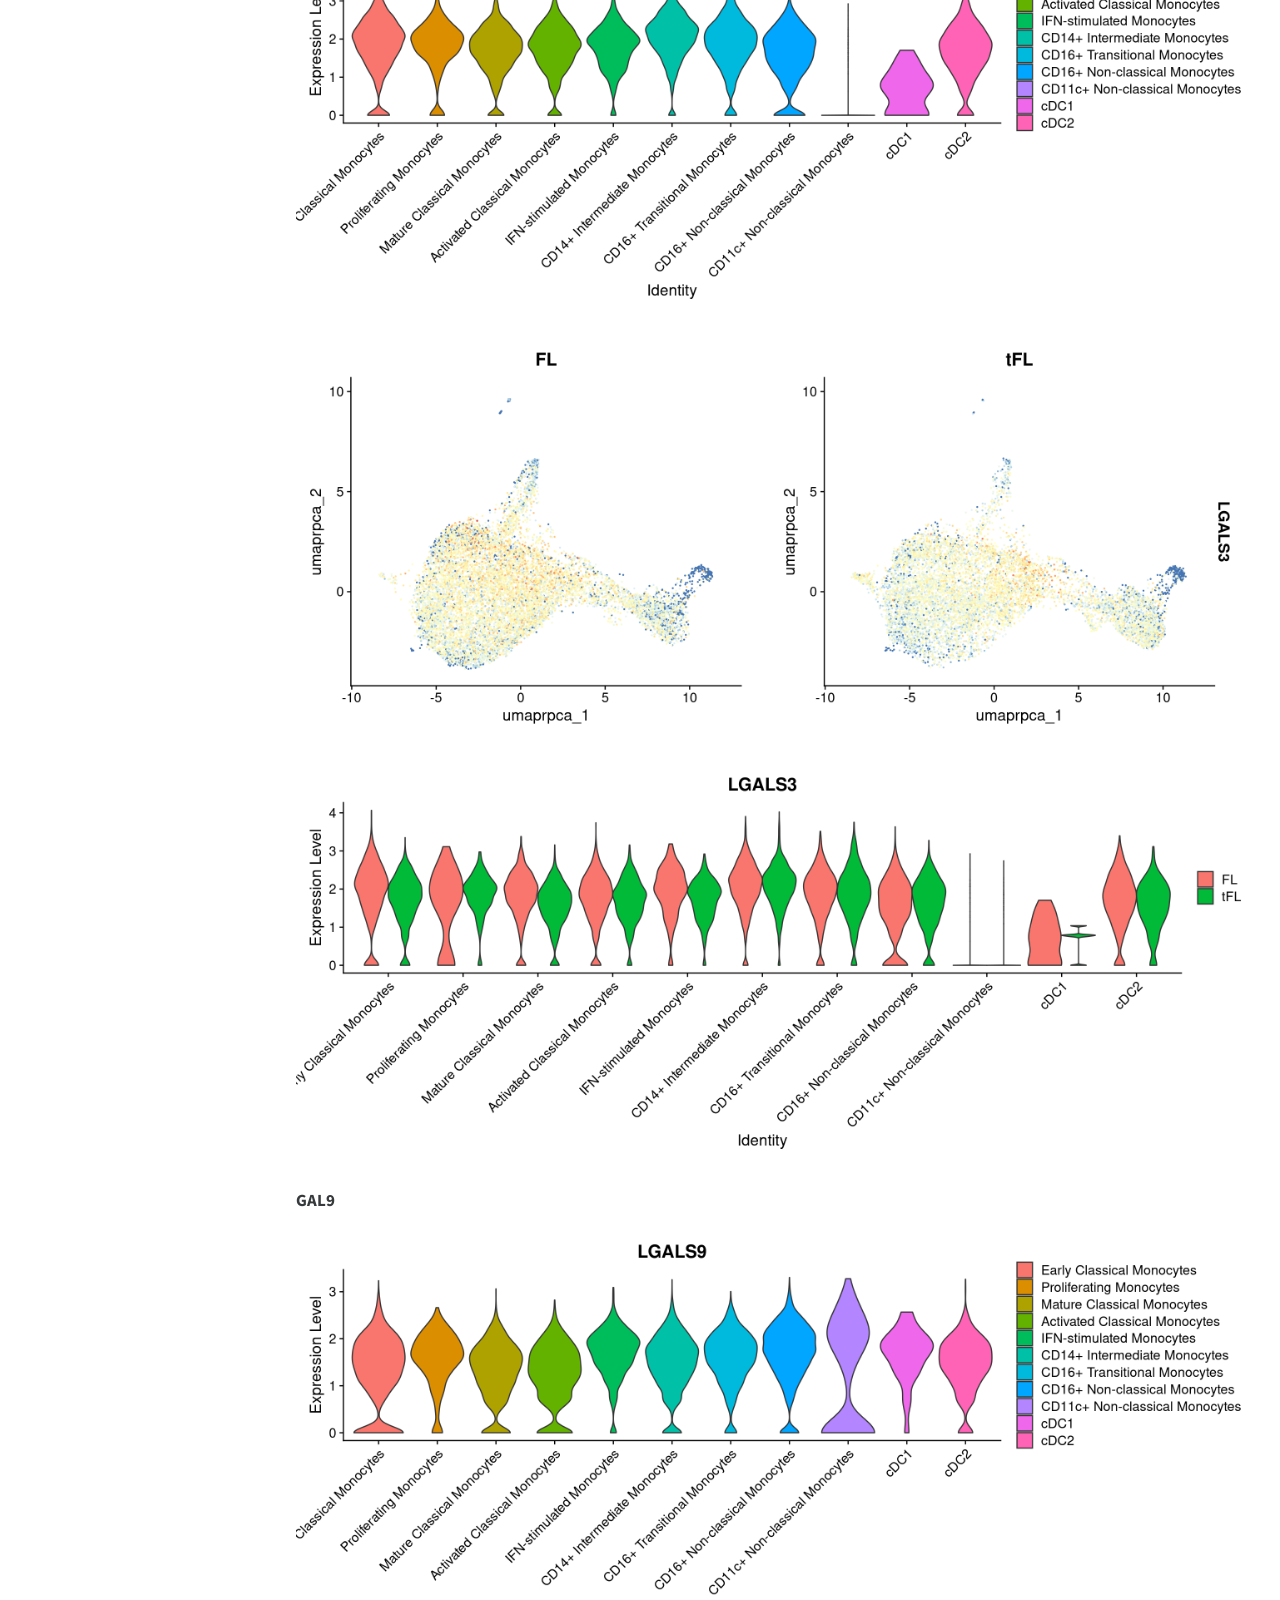
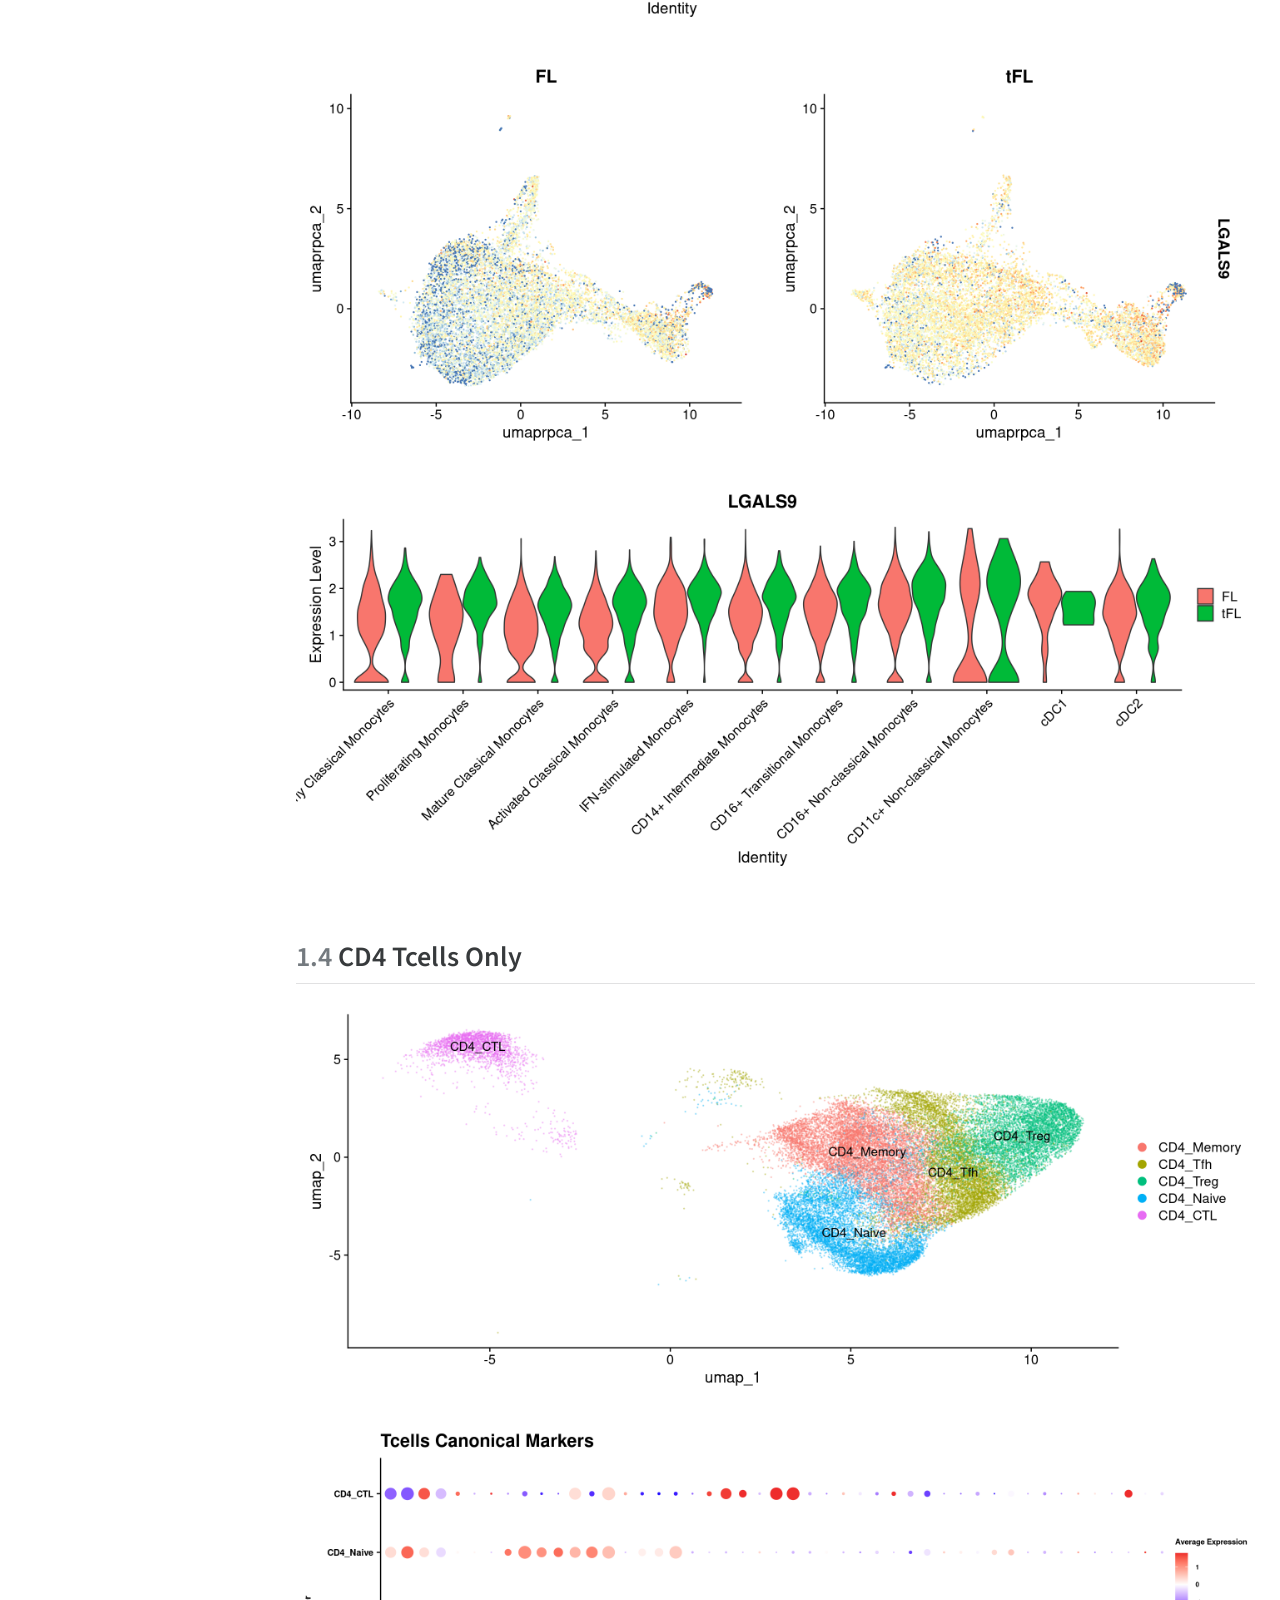
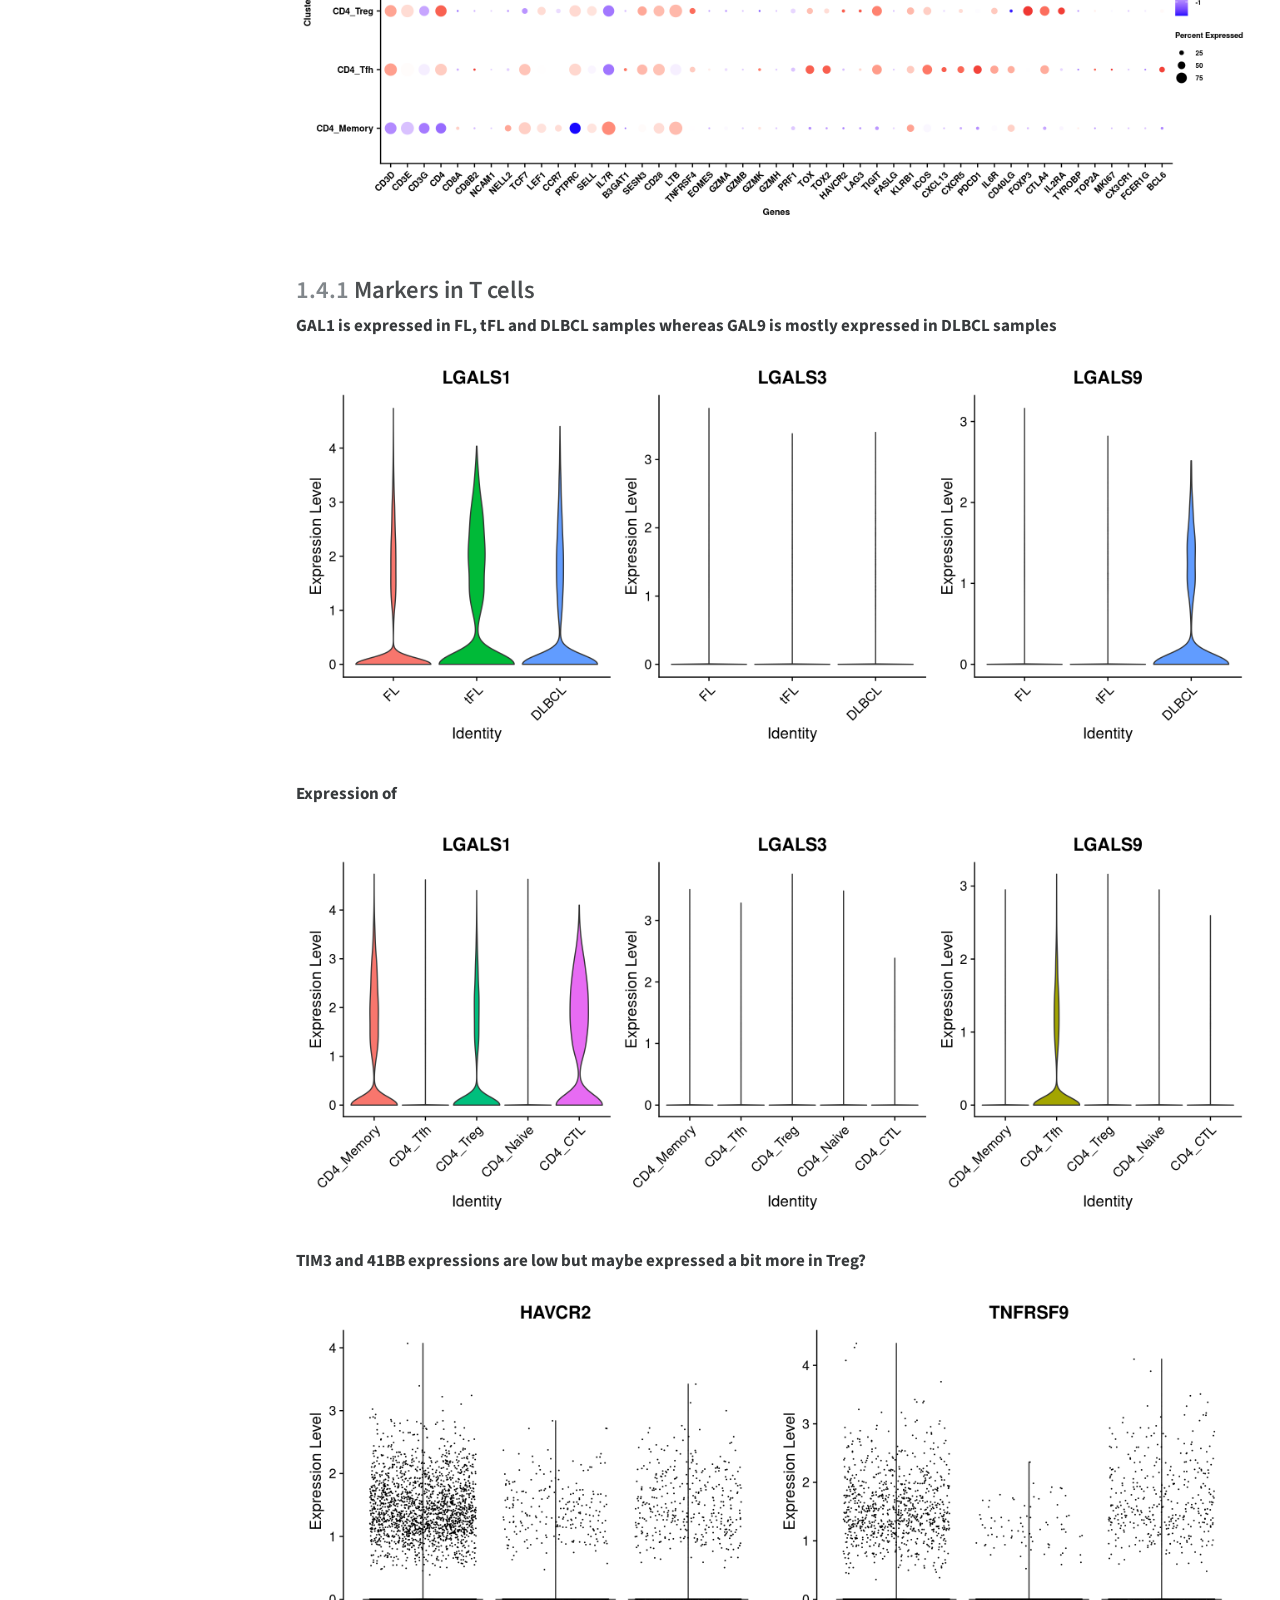
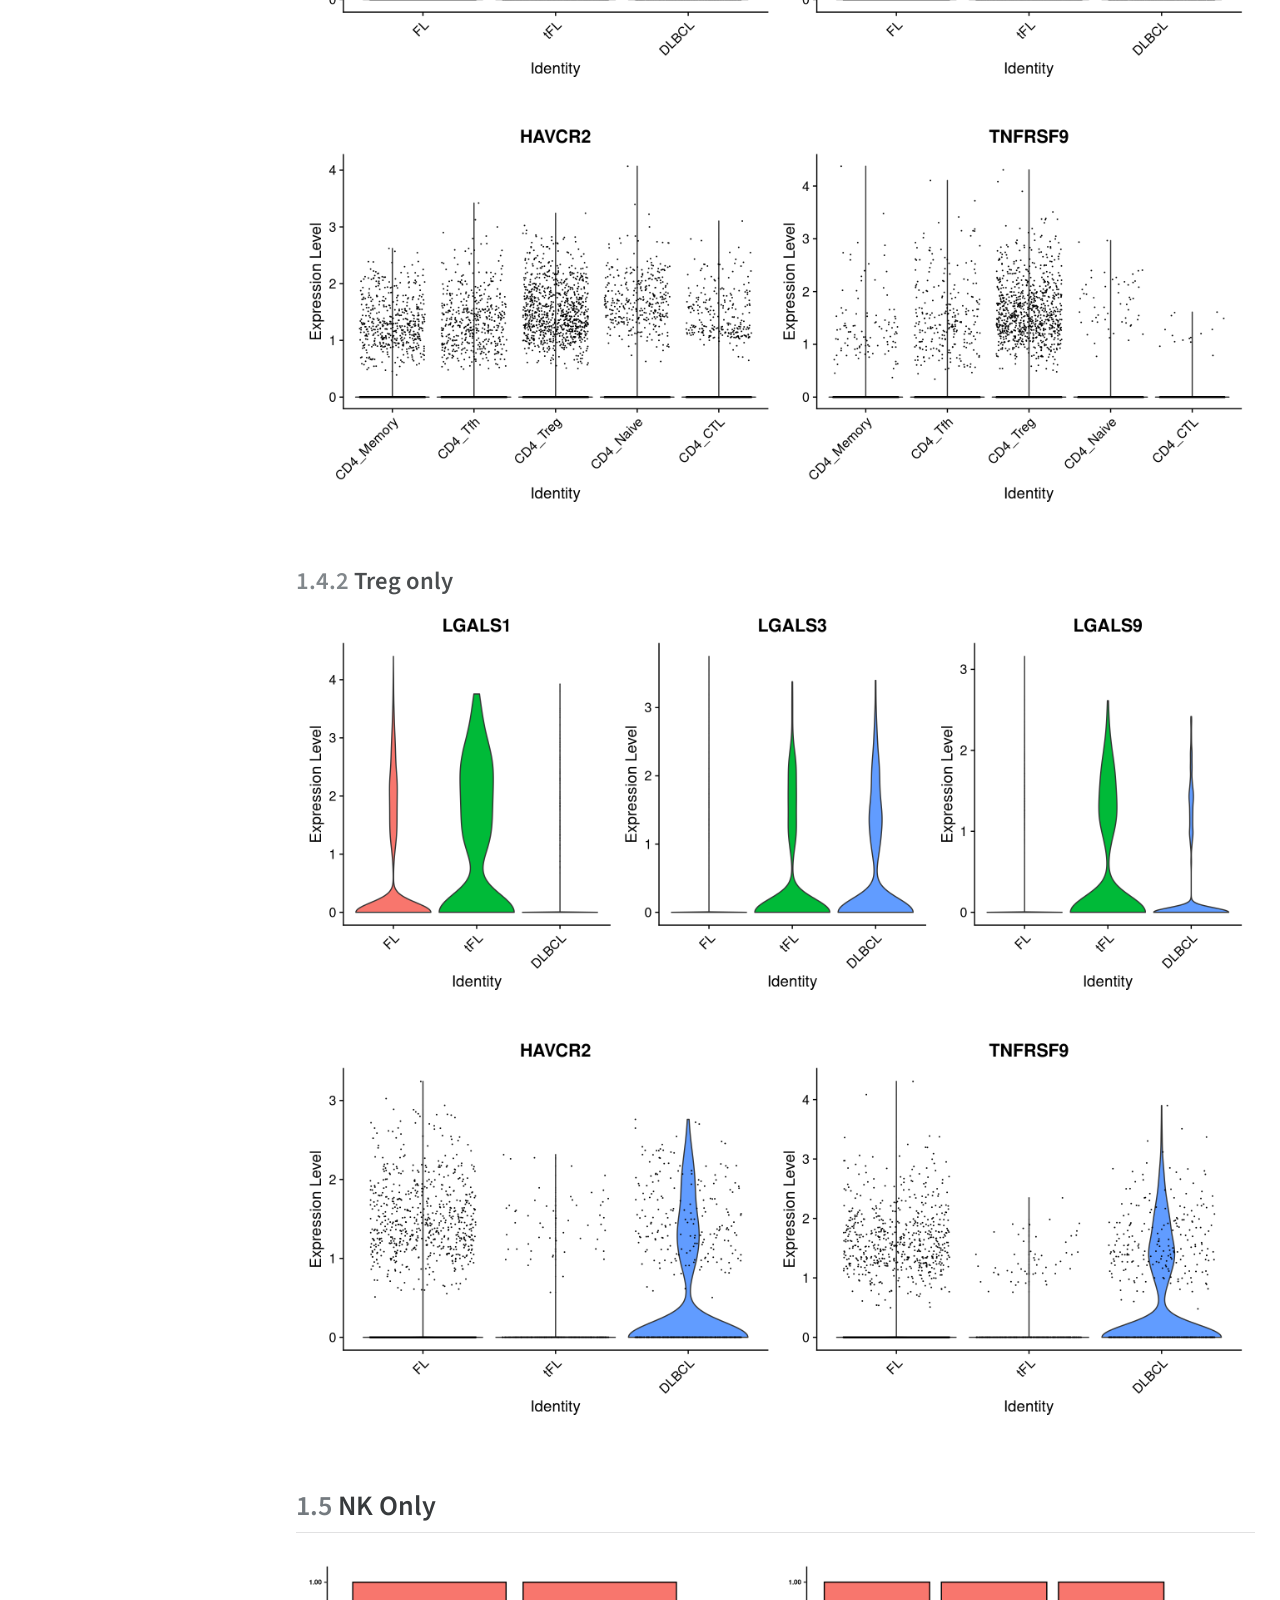
==== commit 77acae29: "Built site for gh-pages" ====
--- a/Sc_RNAseq_GAL9.html
+++ b/Sc_RNAseq_GAL9.html
@@ -7,7 +7,6 @@
 <meta name="viewport" content="width=device-width, initial-scale=1.0, user-scalable=yes">
 
 <meta name="author" content="Paul Marcoux">
-<meta name="dcterms.date" content="2026-04-02">
 
 <title>Sc_RNAseq_GAL9</title>
 <style>
@@ -95,7 +94,7 @@
   <li><a href="#gal-139-in-monocytes" id="toc-gal-139-in-monocytes" class="nav-link" data-scroll-target="#gal-139-in-monocytes"><span class="header-section-number">1.3.1</span> GAL 1/3/9 in Monocytes</a></li>
   <li><a href="#identification-of-monocytes" id="toc-identification-of-monocytes" class="nav-link" data-scroll-target="#identification-of-monocytes"><span class="header-section-number">1.3.2</span> Identification of Monocytes</a></li>
   </ul></li>
-  <li><a href="#tcells-only" id="toc-tcells-only" class="nav-link" data-scroll-target="#tcells-only"><span class="header-section-number">1.4</span> Tcells Only</a>
+  <li><a href="#cd4-tcells-only" id="toc-cd4-tcells-only" class="nav-link" data-scroll-target="#cd4-tcells-only"><span class="header-section-number">1.4</span> CD4 Tcells Only</a>
   <ul class="collapse">
   <li><a href="#markers-in-t-cells" id="toc-markers-in-t-cells" class="nav-link" data-scroll-target="#markers-in-t-cells"><span class="header-section-number">1.4.1</span> Markers in T cells</a></li>
   <li><a href="#treg-only" id="toc-treg-only" class="nav-link" data-scroll-target="#treg-only"><span class="header-section-number">1.4.2</span> Treg only</a></li>
@@ -114,7 +113,8 @@
   <ul class="collapse">
   <li><a href="#all-cell-type" id="toc-all-cell-type" class="nav-link" data-scroll-target="#all-cell-type"><span class="header-section-number">1.7.1</span> All cell type</a></li>
   <li><a href="#in-monocytes" id="toc-in-monocytes" class="nav-link" data-scroll-target="#in-monocytes"><span class="header-section-number">1.7.2</span> In Monocytes</a></li>
-  <li><a href="#in-t-cells" id="toc-in-t-cells" class="nav-link" data-scroll-target="#in-t-cells"><span class="header-section-number">1.7.3</span> In T-cells</a></li>
+  <li><a href="#in-nk-cells" id="toc-in-nk-cells" class="nav-link" data-scroll-target="#in-nk-cells"><span class="header-section-number">1.7.3</span> In NK cells</a></li>
+  <li><a href="#in-cd4-t-cells" id="toc-in-cd4-t-cells" class="nav-link" data-scroll-target="#in-cd4-t-cells"><span class="header-section-number">1.7.4</span> In CD4 T-cells</a></li>
   </ul></li>
   </ul></li>
   </ul>
@@ -140,12 +140,6 @@
           </div>
   </div>
     
-    <div>
-    <div class="quarto-title-meta-heading">Published</div>
-    <div class="quarto-title-meta-contents">
-      <p class="date">2026-04-02</p>
-    </div>
-  </div>
   
     
   </div>
@@ -557,8 +551,8 @@
 </section>
 </section>
 </section>
-<section id="tcells-only" class="level2" data-number="1.4">
-<h2 data-number="1.4" class="anchored" data-anchor-id="tcells-only"><span class="header-section-number">1.4</span> Tcells Only</h2>
+<section id="cd4-tcells-only" class="level2" data-number="1.4">
+<h2 data-number="1.4" class="anchored" data-anchor-id="cd4-tcells-only"><span class="header-section-number">1.4</span> CD4 Tcells Only</h2>
 <div class="cell">
 <div class="cell-output-display">
 <div>
@@ -579,7 +573,7 @@
 </div>
 <section id="markers-in-t-cells" class="level3" data-number="1.4.1">
 <h3 data-number="1.4.1" class="anchored" data-anchor-id="markers-in-t-cells"><span class="header-section-number">1.4.1</span> Markers in T cells</h3>
-<p><strong>GAL are expressed in …</strong></p>
+<p><strong>GAL1 is expressed in FL, tFL and DLBCL samples whereas GAL9 is mostly expressed in DLBCL samples</strong></p>
 <div class="cell">
 <div class="cell-output-display">
 <div>
@@ -589,7 +583,7 @@
 </div>
 </div>
 </div>
-<p><strong>GAL are expressed in …</strong></p>
+<p><strong>Expression of </strong></p>
 <div class="cell">
 <div class="cell-output-display">
 <div>
@@ -599,6 +593,7 @@
 </div>
 </div>
 </div>
+<p><strong>TIM3 and 41BB expressions are low but maybe expressed a bit more in Treg?</strong></p>
 <div class="cell">
 <div class="cell-output-display">
 <div>
@@ -607,31 +602,12 @@
 </figure>
 </div>
 </div>
-<div class="cell-output-display">
-<div>
-<figure class="figure">
-<p><img src="Sc_RNAseq_GAL9_files/figure-html/unnamed-chunk-22-2.png" class="img-fluid figure-img" width="1152"></p>
-</figure>
-</div>
-</div>
-<div class="cell-output-display">
-<div>
-<figure class="figure">
-<p><img src="Sc_RNAseq_GAL9_files/figure-html/unnamed-chunk-22-3.png" class="img-fluid figure-img" width="1152"></p>
-</figure>
-</div>
-</div>
-<div class="cell-output-display">
-<div>
-<figure class="figure">
-<p><img src="Sc_RNAseq_GAL9_files/figure-html/unnamed-chunk-22-4.png" class="img-fluid figure-img" width="1152"></p>
-</figure>
-</div>
-</div>
-<div class="cell-output-display">
-<div>
-<figure class="figure">
-<p><img src="Sc_RNAseq_GAL9_files/figure-html/unnamed-chunk-22-5.png" class="img-fluid figure-img" width="1152"></p>
+</div>
+<div class="cell">
+<div class="cell-output-display">
+<div>
+<figure class="figure">
+<p><img src="Sc_RNAseq_GAL9_files/figure-html/unnamed-chunk-23-1.png" class="img-fluid figure-img" width="1152"></p>
 </figure>
 </div>
 </div>
@@ -643,35 +619,14 @@
 <div class="cell-output-display">
 <div>
 <figure class="figure">
-<p><img src="Sc_RNAseq_GAL9_files/figure-html/unnamed-chunk-23-1.png" class="img-fluid figure-img" width="1152"></p>
-</figure>
-</div>
-</div>
-<div class="cell-output-display">
-<div>
-<figure class="figure">
-<p><img src="Sc_RNAseq_GAL9_files/figure-html/unnamed-chunk-23-2.png" class="img-fluid figure-img" width="1152"></p>
-</figure>
-</div>
-</div>
-<div class="cell-output-display">
-<div>
-<figure class="figure">
-<p><img src="Sc_RNAseq_GAL9_files/figure-html/unnamed-chunk-23-3.png" class="img-fluid figure-img" width="1152"></p>
-</figure>
-</div>
-</div>
-<div class="cell-output-display">
-<div>
-<figure class="figure">
-<p><img src="Sc_RNAseq_GAL9_files/figure-html/unnamed-chunk-23-4.png" class="img-fluid figure-img" width="1152"></p>
-</figure>
-</div>
-</div>
-<div class="cell-output-display">
-<div>
-<figure class="figure">
-<p><img src="Sc_RNAseq_GAL9_files/figure-html/unnamed-chunk-23-5.png" class="img-fluid figure-img" width="1152"></p>
+<p><img src="Sc_RNAseq_GAL9_files/figure-html/unnamed-chunk-24-1.png" class="img-fluid figure-img" width="1152"></p>
+</figure>
+</div>
+</div>
+<div class="cell-output-display">
+<div>
+<figure class="figure">
+<p><img src="Sc_RNAseq_GAL9_files/figure-html/unnamed-chunk-24-2.png" class="img-fluid figure-img" width="1152"></p>
 </figure>
 </div>
 </div>
@@ -684,16 +639,16 @@
 <div class="cell-output-display">
 <div>
 <figure class="figure">
-<p><img src="Sc_RNAseq_GAL9_files/figure-html/unnamed-chunk-24-1.png" class="img-fluid figure-img" width="1152"></p>
-</figure>
-</div>
-</div>
-</div>
-<div class="cell">
-<div class="cell-output-display">
-<div>
-<figure class="figure">
 <p><img src="Sc_RNAseq_GAL9_files/figure-html/unnamed-chunk-25-1.png" class="img-fluid figure-img" width="1152"></p>
+</figure>
+</div>
+</div>
+</div>
+<div class="cell">
+<div class="cell-output-display">
+<div>
+<figure class="figure">
+<p><img src="Sc_RNAseq_GAL9_files/figure-html/unnamed-chunk-26-1.png" class="img-fluid figure-img" width="1152"></p>
 </figure>
 </div>
 </div>
@@ -704,35 +659,35 @@
 <div class="cell-output-display">
 <div>
 <figure class="figure">
-<p><img src="Sc_RNAseq_GAL9_files/figure-html/unnamed-chunk-26-1.png" class="img-fluid figure-img" width="1152"></p>
-</figure>
-</div>
-</div>
-<div class="cell-output-display">
-<div>
-<figure class="figure">
-<p><img src="Sc_RNAseq_GAL9_files/figure-html/unnamed-chunk-26-2.png" class="img-fluid figure-img" width="1152"></p>
-</figure>
-</div>
-</div>
-<div class="cell-output-display">
-<div>
-<figure class="figure">
-<p><img src="Sc_RNAseq_GAL9_files/figure-html/unnamed-chunk-26-3.png" class="img-fluid figure-img" width="1152"></p>
-</figure>
-</div>
-</div>
-<div class="cell-output-display">
-<div>
-<figure class="figure">
-<p><img src="Sc_RNAseq_GAL9_files/figure-html/unnamed-chunk-26-4.png" class="img-fluid figure-img" width="1152"></p>
-</figure>
-</div>
-</div>
-<div class="cell-output-display">
-<div>
-<figure class="figure">
-<p><img src="Sc_RNAseq_GAL9_files/figure-html/unnamed-chunk-26-5.png" class="img-fluid figure-img" width="1152"></p>
+<p><img src="Sc_RNAseq_GAL9_files/figure-html/unnamed-chunk-27-1.png" class="img-fluid figure-img" width="1152"></p>
+</figure>
+</div>
+</div>
+<div class="cell-output-display">
+<div>
+<figure class="figure">
+<p><img src="Sc_RNAseq_GAL9_files/figure-html/unnamed-chunk-27-2.png" class="img-fluid figure-img" width="1152"></p>
+</figure>
+</div>
+</div>
+<div class="cell-output-display">
+<div>
+<figure class="figure">
+<p><img src="Sc_RNAseq_GAL9_files/figure-html/unnamed-chunk-27-3.png" class="img-fluid figure-img" width="1152"></p>
+</figure>
+</div>
+</div>
+<div class="cell-output-display">
+<div>
+<figure class="figure">
+<p><img src="Sc_RNAseq_GAL9_files/figure-html/unnamed-chunk-27-4.png" class="img-fluid figure-img" width="1152"></p>
+</figure>
+</div>
+</div>
+<div class="cell-output-display">
+<div>
+<figure class="figure">
+<p><img src="Sc_RNAseq_GAL9_files/figure-html/unnamed-chunk-27-5.png" class="img-fluid figure-img" width="1152"></p>
 </figure>
 </div>
 </div>
@@ -746,7 +701,7 @@
 <div class="cell-output-display">
 <div>
 <figure class="figure">
-<p><img src="Sc_RNAseq_GAL9_files/figure-html/unnamed-chunk-29-1.png" class="img-fluid figure-img" width="1152"></p>
+<p><img src="Sc_RNAseq_GAL9_files/figure-html/unnamed-chunk-30-1.png" class="img-fluid figure-img" width="1152"></p>
 </figure>
 </div>
 </div>
@@ -757,21 +712,21 @@
 <div class="cell-output-display">
 <div>
 <figure class="figure">
-<p><img src="Sc_RNAseq_GAL9_files/figure-html/unnamed-chunk-30-1.png" class="img-fluid figure-img" width="1152"></p>
-</figure>
-</div>
-</div>
-<div class="cell-output-display">
-<div>
-<figure class="figure">
-<p><img src="Sc_RNAseq_GAL9_files/figure-html/unnamed-chunk-30-2.png" class="img-fluid figure-img" width="1152"></p>
-</figure>
-</div>
-</div>
-<div class="cell-output-display">
-<div>
-<figure class="figure">
-<p><img src="Sc_RNAseq_GAL9_files/figure-html/unnamed-chunk-30-3.png" class="img-fluid figure-img" width="1152"></p>
+<p><img src="Sc_RNAseq_GAL9_files/figure-html/unnamed-chunk-31-1.png" class="img-fluid figure-img" width="1152"></p>
+</figure>
+</div>
+</div>
+<div class="cell-output-display">
+<div>
+<figure class="figure">
+<p><img src="Sc_RNAseq_GAL9_files/figure-html/unnamed-chunk-31-2.png" class="img-fluid figure-img" width="1152"></p>
+</figure>
+</div>
+</div>
+<div class="cell-output-display">
+<div>
+<figure class="figure">
+<p><img src="Sc_RNAseq_GAL9_files/figure-html/unnamed-chunk-31-3.png" class="img-fluid figure-img" width="1152"></p>
 </figure>
 </div>
 </div>
@@ -783,14 +738,14 @@
 <div class="cell-output-display">
 <div>
 <figure class="figure">
-<p><img src="Sc_RNAseq_GAL9_files/figure-html/unnamed-chunk-31-1.png" class="img-fluid figure-img" width="1152"></p>
-</figure>
-</div>
-</div>
-<div class="cell-output-display">
-<div>
-<figure class="figure">
-<p><img src="Sc_RNAseq_GAL9_files/figure-html/unnamed-chunk-31-2.png" class="img-fluid figure-img" width="1152"></p>
+<p><img src="Sc_RNAseq_GAL9_files/figure-html/unnamed-chunk-32-1.png" class="img-fluid figure-img" width="1152"></p>
+</figure>
+</div>
+</div>
+<div class="cell-output-display">
+<div>
+<figure class="figure">
+<p><img src="Sc_RNAseq_GAL9_files/figure-html/unnamed-chunk-32-2.png" class="img-fluid figure-img" width="1152"></p>
 </figure>
 </div>
 </div>
@@ -803,7 +758,7 @@
 <div class="cell-output-display">
 <div>
 <figure class="figure">
-<p><img src="Sc_RNAseq_GAL9_files/figure-html/unnamed-chunk-32-1.png" class="img-fluid figure-img" width="1152"></p>
+<p><img src="Sc_RNAseq_GAL9_files/figure-html/unnamed-chunk-33-1.png" class="img-fluid figure-img" width="1152"></p>
 </figure>
 </div>
 </div>
@@ -818,7 +773,7 @@
 <div class="cell-output-display">
 <div>
 <figure class="figure">
-<p><img src="Sc_RNAseq_GAL9_files/figure-html/unnamed-chunk-34-1.png" class="img-fluid figure-img" width="1152"></p>
+<p><img src="Sc_RNAseq_GAL9_files/figure-html/unnamed-chunk-35-1.png" class="img-fluid figure-img" width="1152"></p>
 </figure>
 </div>
 </div>
@@ -826,35 +781,47 @@
 </section>
 <section id="in-monocytes" class="level3" data-number="1.7.2">
 <h3 data-number="1.7.2" class="anchored" data-anchor-id="in-monocytes"><span class="header-section-number">1.7.2</span> In Monocytes</h3>
-<p><strong>Only One sample Low responder vs 5 High Responders</strong></p>
-<div class="cell">
-<div class="cell-output-display">
-<div>
-<figure class="figure">
-<p><img src="Sc_RNAseq_GAL9_files/figure-html/unnamed-chunk-35-1.png" class="img-fluid figure-img" width="1152"></p>
-</figure>
-</div>
-</div>
-</div>
-</section>
-<section id="in-t-cells" class="level3" data-number="1.7.3">
-<h3 data-number="1.7.3" class="anchored" data-anchor-id="in-t-cells"><span class="header-section-number">1.7.3</span> In T-cells</h3>
-<div class="cell">
-<div class="cell-output-display">
-<div>
-<figure class="figure">
-<p><img src="Sc_RNAseq_GAL9_files/figure-html/unnamed-chunk-37-1.png" class="img-fluid figure-img" width="1152"></p>
-</figure>
-</div>
-</div>
-</div>
-<section id="treg-only-1" class="level4" data-number="1.7.3.1">
-<h4 data-number="1.7.3.1" class="anchored" data-anchor-id="treg-only-1"><span class="header-section-number">1.7.3.1</span> Treg Only</h4>
+<p><strong>/!&nbsp;Only One sample Low responder vs 5 High Responders</strong></p>
+<div class="cell">
+<div class="cell-output-display">
+<div>
+<figure class="figure">
+<p><img src="Sc_RNAseq_GAL9_files/figure-html/unnamed-chunk-36-1.png" class="img-fluid figure-img" width="1152"></p>
+</figure>
+</div>
+</div>
+</div>
+</section>
+<section id="in-nk-cells" class="level3" data-number="1.7.3">
+<h3 data-number="1.7.3" class="anchored" data-anchor-id="in-nk-cells"><span class="header-section-number">1.7.3</span> In NK cells</h3>
+<div class="cell">
+<div class="cell-output-display">
+<div>
+<figure class="figure">
+<p><img src="Sc_RNAseq_GAL9_files/figure-html/unnamed-chunk-38-1.png" class="img-fluid figure-img" width="1152"></p>
+</figure>
+</div>
+</div>
+</div>
+</section>
+<section id="in-cd4-t-cells" class="level3" data-number="1.7.4">
+<h3 data-number="1.7.4" class="anchored" data-anchor-id="in-cd4-t-cells"><span class="header-section-number">1.7.4</span> In CD4 T-cells</h3>
 <div class="cell">
 <div class="cell-output-display">
 <div>
 <figure class="figure">
 <p><img src="Sc_RNAseq_GAL9_files/figure-html/unnamed-chunk-39-1.png" class="img-fluid figure-img" width="1152"></p>
+</figure>
+</div>
+</div>
+</div>
+<section id="treg-only-1" class="level4" data-number="1.7.4.1">
+<h4 data-number="1.7.4.1" class="anchored" data-anchor-id="treg-only-1"><span class="header-section-number">1.7.4.1</span> Treg Only</h4>
+<div class="cell">
+<div class="cell-output-display">
+<div>
+<figure class="figure">
+<p><img src="Sc_RNAseq_GAL9_files/figure-html/unnamed-chunk-41-1.png" class="img-fluid figure-img" width="1152"></p>
 </figure>
 </div>
 </div>
@@ -1339,8 +1306,8 @@
 <div class="sourceCode" id="cb1" data-shortcodes="false"><pre class="sourceCode markdown code-with-copy"><code class="sourceCode markdown"><span id="cb1-1"><a href="#cb1-1" aria-hidden="true" tabindex="-1"></a><span class="co">---</span></span>
 <span id="cb1-2"><a href="#cb1-2" aria-hidden="true" tabindex="-1"></a><span class="an">title:</span><span class="co"> "Sc_RNAseq_GAL9"</span></span>
 <span id="cb1-3"><a href="#cb1-3" aria-hidden="true" tabindex="-1"></a><span class="an">author:</span><span class="co"> "Paul Marcoux"</span></span>
-<span id="cb1-4"><a href="#cb1-4" aria-hidden="true" tabindex="-1"></a><span class="an">date:</span><span class="co"> today</span></span>
-<span id="cb1-5"><a href="#cb1-5" aria-hidden="true" tabindex="-1"></a><span class="an">date-format:</span><span class="co"> "YYYY-MM-DD"</span></span>
+<span id="cb1-4"><a href="#cb1-4" aria-hidden="true" tabindex="-1"></a><span class="co"># date: tomorrow</span></span>
+<span id="cb1-5"><a href="#cb1-5" aria-hidden="true" tabindex="-1"></a><span class="co"># date-format: "YYYY-MM-DD"</span></span>
 <span id="cb1-6"><a href="#cb1-6" aria-hidden="true" tabindex="-1"></a><span class="an">format:</span><span class="co"> </span></span>
 <span id="cb1-7"><a href="#cb1-7" aria-hidden="true" tabindex="-1"></a><span class="co">  html:</span></span>
 <span id="cb1-8"><a href="#cb1-8" aria-hidden="true" tabindex="-1"></a><span class="co">    page-layout: full</span></span>
@@ -1663,7 +1630,7 @@
 <span id="cb1-361"><a href="#cb1-361" aria-hidden="true" tabindex="-1"></a></span>
 <span id="cb1-362"><a href="#cb1-362" aria-hidden="true" tabindex="-1"></a><span class="in">```</span></span>
 <span id="cb1-363"><a href="#cb1-363" aria-hidden="true" tabindex="-1"></a></span>
-<span id="cb1-364"><a href="#cb1-364" aria-hidden="true" tabindex="-1"></a><span class="fu">## Tcells Only</span></span>
+<span id="cb1-364"><a href="#cb1-364" aria-hidden="true" tabindex="-1"></a><span class="fu">## CD4 Tcells Only</span></span>
 <span id="cb1-365"><a href="#cb1-365" aria-hidden="true" tabindex="-1"></a></span>
 <span id="cb1-366"><a href="#cb1-366" aria-hidden="true" tabindex="-1"></a><span class="in">```{r T cells R Object}</span></span>
 <span id="cb1-367"><a href="#cb1-367" aria-hidden="true" tabindex="-1"></a><span class="in">load(file = file.path(data_dir, 'Object_R/Seurat_obj_T_annoted.Robj'))</span></span>
@@ -1708,454 +1675,413 @@
 <span id="cb1-408"><a href="#cb1-408" aria-hidden="true" tabindex="-1"></a><span class="in">```</span></span>
 <span id="cb1-409"><a href="#cb1-409" aria-hidden="true" tabindex="-1"></a></span>
 <span id="cb1-410"><a href="#cb1-410" aria-hidden="true" tabindex="-1"></a><span class="fu">### Markers in T cells</span></span>
-<span id="cb1-411"><a href="#cb1-411" aria-hidden="true" tabindex="-1"></a>**GAL are expressed in ...**</span>
+<span id="cb1-411"><a href="#cb1-411" aria-hidden="true" tabindex="-1"></a>**GAL1 is expressed in FL, tFL and  DLBCL samples whereas GAL9 is mostly expressed in DLBCL samples**</span>
 <span id="cb1-414"><a href="#cb1-414" aria-hidden="true" tabindex="-1"></a><span class="in">```{r}</span></span>
 <span id="cb1-415"><a href="#cb1-415" aria-hidden="true" tabindex="-1"></a><span class="fu">VlnPlot</span>(Tcells_TCD4,</span>
 <span id="cb1-416"><a href="#cb1-416" aria-hidden="true" tabindex="-1"></a>        <span class="at">features =</span> <span class="fu">c</span>(<span class="st">"LGALS1"</span>,<span class="st">"LGALS3"</span>,<span class="st">"LGALS9"</span>),</span>
 <span id="cb1-417"><a href="#cb1-417" aria-hidden="true" tabindex="-1"></a>        <span class="at">group.by =</span> <span class="st">"Disease"</span>,</span>
-<span id="cb1-418"><a href="#cb1-418" aria-hidden="true" tabindex="-1"></a>        <span class="at">pt.size =</span> <span class="fl">0.1</span>,</span>
+<span id="cb1-418"><a href="#cb1-418" aria-hidden="true" tabindex="-1"></a>        <span class="at">pt.size =</span> <span class="dv">0</span>,</span>
 <span id="cb1-419"><a href="#cb1-419" aria-hidden="true" tabindex="-1"></a>        <span class="at">raster =</span> <span class="cn">FALSE</span>)</span>
 <span id="cb1-420"><a href="#cb1-420" aria-hidden="true" tabindex="-1"></a><span class="in">```</span></span>
-<span id="cb1-421"><a href="#cb1-421" aria-hidden="true" tabindex="-1"></a>**GAL are expressed in ...**</span>
+<span id="cb1-421"><a href="#cb1-421" aria-hidden="true" tabindex="-1"></a>**Expression of **</span>
 <span id="cb1-424"><a href="#cb1-424" aria-hidden="true" tabindex="-1"></a><span class="in">```{r}</span></span>
 <span id="cb1-425"><a href="#cb1-425" aria-hidden="true" tabindex="-1"></a><span class="fu">VlnPlot</span>(Tcells_TCD4,</span>
 <span id="cb1-426"><a href="#cb1-426" aria-hidden="true" tabindex="-1"></a>        <span class="at">features =</span> <span class="fu">c</span>(<span class="st">"LGALS1"</span>,<span class="st">"LGALS3"</span>,<span class="st">"LGALS9"</span>),</span>
 <span id="cb1-427"><a href="#cb1-427" aria-hidden="true" tabindex="-1"></a>        <span class="at">group.by =</span> <span class="st">"T_clusters"</span>,</span>
-<span id="cb1-428"><a href="#cb1-428" aria-hidden="true" tabindex="-1"></a>        <span class="at">pt.size =</span> <span class="fl">0.1</span>,</span>
+<span id="cb1-428"><a href="#cb1-428" aria-hidden="true" tabindex="-1"></a>        <span class="at">pt.size =</span> <span class="fl">0.00</span>,</span>
 <span id="cb1-429"><a href="#cb1-429" aria-hidden="true" tabindex="-1"></a>        <span class="at">raster =</span> <span class="cn">FALSE</span>)</span>
 <span id="cb1-430"><a href="#cb1-430" aria-hidden="true" tabindex="-1"></a><span class="in">```</span></span>
-<span id="cb1-431"><a href="#cb1-431" aria-hidden="true" tabindex="-1"></a></span>
+<span id="cb1-431"><a href="#cb1-431" aria-hidden="true" tabindex="-1"></a>**TIM3 and 41BB expressions are low but maybe expressed a bit more in Treg?**</span>
 <span id="cb1-434"><a href="#cb1-434" aria-hidden="true" tabindex="-1"></a><span class="in">```{r}</span></span>
 <span id="cb1-435"><a href="#cb1-435" aria-hidden="true" tabindex="-1"></a><span class="fu">VlnPlot</span>(Tcells_TCD4,</span>
-<span id="cb1-436"><a href="#cb1-436" aria-hidden="true" tabindex="-1"></a>        <span class="at">features =</span> <span class="fu">c</span>(<span class="st">"LGALS1"</span>),</span>
+<span id="cb1-436"><a href="#cb1-436" aria-hidden="true" tabindex="-1"></a>        <span class="at">features =</span> <span class="fu">c</span>(<span class="st">"HAVCR2"</span>,<span class="st">"TNFRSF9"</span>),</span>
 <span id="cb1-437"><a href="#cb1-437" aria-hidden="true" tabindex="-1"></a>        <span class="at">group.by =</span> <span class="st">"Disease"</span>,</span>
-<span id="cb1-438"><a href="#cb1-438" aria-hidden="true" tabindex="-1"></a>        <span class="at">split.by =</span> <span class="st">"T_clusters"</span>,</span>
-<span id="cb1-439"><a href="#cb1-439" aria-hidden="true" tabindex="-1"></a>        <span class="at">pt.size =</span> <span class="dv">0</span>,</span>
-<span id="cb1-440"><a href="#cb1-440" aria-hidden="true" tabindex="-1"></a>        <span class="at">raster =</span> <span class="cn">FALSE</span>)</span>
-<span id="cb1-441"><a href="#cb1-441" aria-hidden="true" tabindex="-1"></a>        </span>
-<span id="cb1-442"><a href="#cb1-442" aria-hidden="true" tabindex="-1"></a>        <span class="fu">VlnPlot</span>(Tcells_TCD4,</span>
-<span id="cb1-443"><a href="#cb1-443" aria-hidden="true" tabindex="-1"></a>        <span class="at">features =</span> <span class="fu">c</span>(<span class="st">"LGALS3"</span>),</span>
-<span id="cb1-444"><a href="#cb1-444" aria-hidden="true" tabindex="-1"></a>        <span class="at">group.by =</span> <span class="st">"Disease"</span>,</span>
-<span id="cb1-445"><a href="#cb1-445" aria-hidden="true" tabindex="-1"></a>        <span class="at">split.by =</span> <span class="st">"T_clusters"</span>,</span>
-<span id="cb1-446"><a href="#cb1-446" aria-hidden="true" tabindex="-1"></a>        <span class="at">pt.size =</span> <span class="dv">0</span>,</span>
-<span id="cb1-447"><a href="#cb1-447" aria-hidden="true" tabindex="-1"></a>        <span class="at">raster =</span> <span class="cn">FALSE</span>)</span>
-<span id="cb1-448"><a href="#cb1-448" aria-hidden="true" tabindex="-1"></a>        </span>
-<span id="cb1-449"><a href="#cb1-449" aria-hidden="true" tabindex="-1"></a>        </span>
-<span id="cb1-450"><a href="#cb1-450" aria-hidden="true" tabindex="-1"></a><span class="fu">VlnPlot</span>(Tcells_TCD4,</span>
-<span id="cb1-451"><a href="#cb1-451" aria-hidden="true" tabindex="-1"></a>        <span class="at">features =</span> <span class="fu">c</span>(<span class="st">"LGALS9"</span>),</span>
-<span id="cb1-452"><a href="#cb1-452" aria-hidden="true" tabindex="-1"></a>        <span class="at">group.by =</span> <span class="st">"Disease"</span>,</span>
-<span id="cb1-453"><a href="#cb1-453" aria-hidden="true" tabindex="-1"></a>        <span class="at">split.by =</span> <span class="st">"T_clusters"</span>,</span>
-<span id="cb1-454"><a href="#cb1-454" aria-hidden="true" tabindex="-1"></a>        <span class="at">pt.size =</span> <span class="dv">0</span>,</span>
-<span id="cb1-455"><a href="#cb1-455" aria-hidden="true" tabindex="-1"></a>        <span class="at">raster =</span> <span class="cn">FALSE</span></span>
-<span id="cb1-456"><a href="#cb1-456" aria-hidden="true" tabindex="-1"></a>)</span>
-<span id="cb1-457"><a href="#cb1-457" aria-hidden="true" tabindex="-1"></a><span class="co">#TIM3</span></span>
-<span id="cb1-458"><a href="#cb1-458" aria-hidden="true" tabindex="-1"></a><span class="fu">VlnPlot</span>(Tcells_TCD4,</span>
-<span id="cb1-459"><a href="#cb1-459" aria-hidden="true" tabindex="-1"></a>        <span class="at">features =</span> <span class="fu">c</span>(<span class="st">"HAVCR2"</span>),</span>
+<span id="cb1-438"><a href="#cb1-438" aria-hidden="true" tabindex="-1"></a>        <span class="at">pt.size =</span> <span class="fl">0.01</span>,</span>
+<span id="cb1-439"><a href="#cb1-439" aria-hidden="true" tabindex="-1"></a>        <span class="at">raster =</span> <span class="cn">FALSE</span>)</span>
+<span id="cb1-440"><a href="#cb1-440" aria-hidden="true" tabindex="-1"></a><span class="in">```</span></span>
+<span id="cb1-443"><a href="#cb1-443" aria-hidden="true" tabindex="-1"></a><span class="in">```{r}</span></span>
+<span id="cb1-444"><a href="#cb1-444" aria-hidden="true" tabindex="-1"></a><span class="fu">VlnPlot</span>(Tcells_TCD4,</span>
+<span id="cb1-445"><a href="#cb1-445" aria-hidden="true" tabindex="-1"></a>        <span class="at">features =</span> <span class="fu">c</span>(<span class="st">"HAVCR2"</span>,<span class="st">"TNFRSF9"</span>),</span>
+<span id="cb1-446"><a href="#cb1-446" aria-hidden="true" tabindex="-1"></a>        <span class="at">group.by =</span> <span class="st">"T_clusters"</span>,</span>
+<span id="cb1-447"><a href="#cb1-447" aria-hidden="true" tabindex="-1"></a>        <span class="at">pt.size =</span> <span class="fl">0.01</span>,</span>
+<span id="cb1-448"><a href="#cb1-448" aria-hidden="true" tabindex="-1"></a>        <span class="at">raster =</span> <span class="cn">FALSE</span>)</span>
+<span id="cb1-449"><a href="#cb1-449" aria-hidden="true" tabindex="-1"></a><span class="in">```</span></span>
+<span id="cb1-450"><a href="#cb1-450" aria-hidden="true" tabindex="-1"></a></span>
+<span id="cb1-451"><a href="#cb1-451" aria-hidden="true" tabindex="-1"></a><span class="fu">### Treg only</span></span>
+<span id="cb1-452"><a href="#cb1-452" aria-hidden="true" tabindex="-1"></a></span>
+<span id="cb1-455"><a href="#cb1-455" aria-hidden="true" tabindex="-1"></a><span class="in">```{r}</span></span>
+<span id="cb1-456"><a href="#cb1-456" aria-hidden="true" tabindex="-1"></a>Tcells_TCD4_Treg <span class="ot">&lt;-</span> <span class="fu">subset</span>(Tcells_joined, <span class="at">subset =</span> T_clusters <span class="sc">==</span> <span class="st">"CD4_Treg"</span>)</span>
+<span id="cb1-457"><a href="#cb1-457" aria-hidden="true" tabindex="-1"></a></span>
+<span id="cb1-458"><a href="#cb1-458" aria-hidden="true" tabindex="-1"></a><span class="fu">VlnPlot</span>(Tcells_TCD4_Treg,</span>
+<span id="cb1-459"><a href="#cb1-459" aria-hidden="true" tabindex="-1"></a>        <span class="at">features =</span> <span class="fu">c</span>(<span class="st">"LGALS1"</span>,<span class="st">"LGALS3"</span>,<span class="st">"LGALS9"</span>),</span>
 <span id="cb1-460"><a href="#cb1-460" aria-hidden="true" tabindex="-1"></a>        <span class="at">group.by =</span> <span class="st">"Disease"</span>,</span>
-<span id="cb1-461"><a href="#cb1-461" aria-hidden="true" tabindex="-1"></a>        <span class="at">split.by =</span> <span class="st">"T_clusters"</span>,</span>
-<span id="cb1-462"><a href="#cb1-462" aria-hidden="true" tabindex="-1"></a>        <span class="at">pt.size =</span> <span class="dv">0</span>,</span>
-<span id="cb1-463"><a href="#cb1-463" aria-hidden="true" tabindex="-1"></a>        <span class="at">raster =</span> <span class="cn">FALSE</span></span>
-<span id="cb1-464"><a href="#cb1-464" aria-hidden="true" tabindex="-1"></a>)</span>
-<span id="cb1-465"><a href="#cb1-465" aria-hidden="true" tabindex="-1"></a></span>
-<span id="cb1-466"><a href="#cb1-466" aria-hidden="true" tabindex="-1"></a><span class="co">#41BB</span></span>
-<span id="cb1-467"><a href="#cb1-467" aria-hidden="true" tabindex="-1"></a><span class="fu">VlnPlot</span>(Tcells_TCD4,</span>
-<span id="cb1-468"><a href="#cb1-468" aria-hidden="true" tabindex="-1"></a>        <span class="at">features =</span> <span class="fu">c</span>(<span class="st">"TNFRSF9"</span>),</span>
-<span id="cb1-469"><a href="#cb1-469" aria-hidden="true" tabindex="-1"></a>        <span class="at">group.by =</span> <span class="st">"Disease"</span>,</span>
-<span id="cb1-470"><a href="#cb1-470" aria-hidden="true" tabindex="-1"></a>        <span class="at">split.by =</span> <span class="st">"T_clusters"</span>,</span>
-<span id="cb1-471"><a href="#cb1-471" aria-hidden="true" tabindex="-1"></a>        <span class="at">pt.size =</span> <span class="dv">0</span>,</span>
-<span id="cb1-472"><a href="#cb1-472" aria-hidden="true" tabindex="-1"></a>        <span class="at">raster =</span> <span class="cn">FALSE</span></span>
-<span id="cb1-473"><a href="#cb1-473" aria-hidden="true" tabindex="-1"></a>)</span>
-<span id="cb1-474"><a href="#cb1-474" aria-hidden="true" tabindex="-1"></a></span>
-<span id="cb1-475"><a href="#cb1-475" aria-hidden="true" tabindex="-1"></a><span class="in">```</span></span>
-<span id="cb1-476"><a href="#cb1-476" aria-hidden="true" tabindex="-1"></a></span>
-<span id="cb1-477"><a href="#cb1-477" aria-hidden="true" tabindex="-1"></a><span class="fu">### Treg only</span></span>
-<span id="cb1-478"><a href="#cb1-478" aria-hidden="true" tabindex="-1"></a></span>
-<span id="cb1-481"><a href="#cb1-481" aria-hidden="true" tabindex="-1"></a><span class="in">```{r}</span></span>
-<span id="cb1-482"><a href="#cb1-482" aria-hidden="true" tabindex="-1"></a>Tcells_TCD4_Treg <span class="ot">&lt;-</span> <span class="fu">subset</span>(Tcells_joined, <span class="at">subset =</span> T_clusters <span class="sc">==</span> <span class="st">"CD4_Treg"</span>)</span>
-<span id="cb1-483"><a href="#cb1-483" aria-hidden="true" tabindex="-1"></a></span>
-<span id="cb1-484"><a href="#cb1-484" aria-hidden="true" tabindex="-1"></a><span class="fu">VlnPlot</span>(Tcells_TCD4_Treg,</span>
-<span id="cb1-485"><a href="#cb1-485" aria-hidden="true" tabindex="-1"></a>        <span class="at">features =</span> <span class="fu">c</span>(<span class="st">"LGALS1"</span>),</span>
-<span id="cb1-486"><a href="#cb1-486" aria-hidden="true" tabindex="-1"></a>        <span class="at">group.by =</span> <span class="st">"Disease"</span>,</span>
-<span id="cb1-487"><a href="#cb1-487" aria-hidden="true" tabindex="-1"></a>        <span class="at">pt.size =</span> <span class="dv">0</span>,</span>
-<span id="cb1-488"><a href="#cb1-488" aria-hidden="true" tabindex="-1"></a>        <span class="at">raster =</span> <span class="cn">FALSE</span></span>
-<span id="cb1-489"><a href="#cb1-489" aria-hidden="true" tabindex="-1"></a>)</span>
-<span id="cb1-490"><a href="#cb1-490" aria-hidden="true" tabindex="-1"></a></span>
-<span id="cb1-491"><a href="#cb1-491" aria-hidden="true" tabindex="-1"></a></span>
-<span id="cb1-492"><a href="#cb1-492" aria-hidden="true" tabindex="-1"></a><span class="fu">VlnPlot</span>(Tcells_TCD4_Treg,</span>
-<span id="cb1-493"><a href="#cb1-493" aria-hidden="true" tabindex="-1"></a>        <span class="at">features =</span> <span class="fu">c</span>(<span class="st">"LGALS3"</span>),</span>
-<span id="cb1-494"><a href="#cb1-494" aria-hidden="true" tabindex="-1"></a>        <span class="at">group.by =</span> <span class="st">"Disease"</span>,</span>
-<span id="cb1-495"><a href="#cb1-495" aria-hidden="true" tabindex="-1"></a>        <span class="at">pt.size =</span> <span class="dv">0</span>,</span>
-<span id="cb1-496"><a href="#cb1-496" aria-hidden="true" tabindex="-1"></a>        <span class="at">raster =</span> <span class="cn">FALSE</span></span>
-<span id="cb1-497"><a href="#cb1-497" aria-hidden="true" tabindex="-1"></a>)</span>
-<span id="cb1-498"><a href="#cb1-498" aria-hidden="true" tabindex="-1"></a></span>
-<span id="cb1-499"><a href="#cb1-499" aria-hidden="true" tabindex="-1"></a><span class="fu">VlnPlot</span>(Tcells_TCD4_Treg,</span>
-<span id="cb1-500"><a href="#cb1-500" aria-hidden="true" tabindex="-1"></a>        <span class="at">features =</span> <span class="fu">c</span>(<span class="st">"LGALS9"</span>),</span>
-<span id="cb1-501"><a href="#cb1-501" aria-hidden="true" tabindex="-1"></a>        <span class="at">group.by =</span> <span class="st">"Disease"</span>,</span>
-<span id="cb1-502"><a href="#cb1-502" aria-hidden="true" tabindex="-1"></a>        <span class="at">pt.size =</span> <span class="dv">0</span>,</span>
-<span id="cb1-503"><a href="#cb1-503" aria-hidden="true" tabindex="-1"></a>        <span class="at">raster =</span> <span class="cn">FALSE</span></span>
-<span id="cb1-504"><a href="#cb1-504" aria-hidden="true" tabindex="-1"></a>)</span>
+<span id="cb1-461"><a href="#cb1-461" aria-hidden="true" tabindex="-1"></a>        <span class="at">pt.size =</span> <span class="dv">0</span>,</span>
+<span id="cb1-462"><a href="#cb1-462" aria-hidden="true" tabindex="-1"></a>        <span class="at">raster =</span> <span class="cn">FALSE</span></span>
+<span id="cb1-463"><a href="#cb1-463" aria-hidden="true" tabindex="-1"></a>)</span>
+<span id="cb1-464"><a href="#cb1-464" aria-hidden="true" tabindex="-1"></a></span>
+<span id="cb1-465"><a href="#cb1-465" aria-hidden="true" tabindex="-1"></a><span class="fu">VlnPlot</span>(Tcells_TCD4_Treg,</span>
+<span id="cb1-466"><a href="#cb1-466" aria-hidden="true" tabindex="-1"></a>        <span class="at">features =</span> <span class="fu">c</span>(<span class="st">"HAVCR2"</span>,<span class="st">"TNFRSF9"</span>),</span>
+<span id="cb1-467"><a href="#cb1-467" aria-hidden="true" tabindex="-1"></a>        <span class="at">group.by =</span> <span class="st">"Disease"</span>,</span>
+<span id="cb1-468"><a href="#cb1-468" aria-hidden="true" tabindex="-1"></a>        <span class="at">pt.size =</span> <span class="fl">0.01</span>,</span>
+<span id="cb1-469"><a href="#cb1-469" aria-hidden="true" tabindex="-1"></a>        <span class="at">raster =</span> <span class="cn">FALSE</span>)</span>
+<span id="cb1-470"><a href="#cb1-470" aria-hidden="true" tabindex="-1"></a><span class="in">```</span></span>
+<span id="cb1-471"><a href="#cb1-471" aria-hidden="true" tabindex="-1"></a></span>
+<span id="cb1-472"><a href="#cb1-472" aria-hidden="true" tabindex="-1"></a><span class="fu">## NK Only</span></span>
+<span id="cb1-473"><a href="#cb1-473" aria-hidden="true" tabindex="-1"></a></span>
+<span id="cb1-476"><a href="#cb1-476" aria-hidden="true" tabindex="-1"></a><span class="in">```{r}</span></span>
+<span id="cb1-477"><a href="#cb1-477" aria-hidden="true" tabindex="-1"></a>Origin_distribution <span class="ot">&lt;-</span> pochi<span class="sc">::</span><span class="fu">MetaDataPlot</span>(AllSample, <span class="at">group.by =</span> <span class="st">"Cell_type"</span>, <span class="at">split.by =</span> <span class="st">"Origin"</span>, <span class="at">as.freq =</span> T) <span class="sc">+</span></span>
+<span id="cb1-478"><a href="#cb1-478" aria-hidden="true" tabindex="-1"></a>  <span class="fu">labs</span>(</span>
+<span id="cb1-479"><a href="#cb1-479" aria-hidden="true" tabindex="-1"></a>    <span class="at">title =</span> <span class="st">""</span>,</span>
+<span id="cb1-480"><a href="#cb1-480" aria-hidden="true" tabindex="-1"></a>    <span class="at">x =</span> <span class="st">""</span>, <span class="co"># Éviter de répéter des informations évidentes</span></span>
+<span id="cb1-481"><a href="#cb1-481" aria-hidden="true" tabindex="-1"></a>    <span class="at">y =</span> <span class="st">"Frequency"</span>,</span>
+<span id="cb1-482"><a href="#cb1-482" aria-hidden="true" tabindex="-1"></a>    <span class="at">fill =</span> <span class="st">"Cell Type"</span></span>
+<span id="cb1-483"><a href="#cb1-483" aria-hidden="true" tabindex="-1"></a>  ) <span class="sc">+</span></span>
+<span id="cb1-484"><a href="#cb1-484" aria-hidden="true" tabindex="-1"></a>  <span class="fu">labs</span>(<span class="at">fill =</span> <span class="st">"Cell Type"</span>) <span class="sc">+</span></span>
+<span id="cb1-485"><a href="#cb1-485" aria-hidden="true" tabindex="-1"></a>  <span class="co"># scale_fill_brewer(palette = "GnBu", direction = -1) +</span></span>
+<span id="cb1-486"><a href="#cb1-486" aria-hidden="true" tabindex="-1"></a>  <span class="fu">theme_blood</span>() <span class="sc">+</span></span>
+<span id="cb1-487"><a href="#cb1-487" aria-hidden="true" tabindex="-1"></a>  <span class="fu">theme</span>(<span class="at">axis.text.x =</span> <span class="fu">element_text</span>(<span class="at">angle =</span> <span class="dv">45</span>, <span class="at">hjust =</span> <span class="dv">1</span>, <span class="at">vjust =</span> <span class="dv">1</span>, <span class="at">face =</span> <span class="st">"bold"</span>)) <span class="co"># Inclinaison des labels</span></span>
+<span id="cb1-488"><a href="#cb1-488" aria-hidden="true" tabindex="-1"></a></span>
+<span id="cb1-489"><a href="#cb1-489" aria-hidden="true" tabindex="-1"></a>Disease_distribution <span class="ot">&lt;-</span> pochi<span class="sc">::</span><span class="fu">MetaDataPlot</span>(AllSample, <span class="at">group.by =</span> <span class="st">"Cell_type"</span>, <span class="at">split.by =</span> <span class="st">"Disease"</span>, <span class="at">as.freq =</span> T) <span class="sc">+</span></span>
+<span id="cb1-490"><a href="#cb1-490" aria-hidden="true" tabindex="-1"></a>  <span class="fu">labs</span>(</span>
+<span id="cb1-491"><a href="#cb1-491" aria-hidden="true" tabindex="-1"></a>    <span class="at">title =</span> <span class="st">""</span>,</span>
+<span id="cb1-492"><a href="#cb1-492" aria-hidden="true" tabindex="-1"></a>    <span class="at">x =</span> <span class="st">""</span>, <span class="co"># Éviter de répéter des informations évidentes</span></span>
+<span id="cb1-493"><a href="#cb1-493" aria-hidden="true" tabindex="-1"></a>    <span class="at">y =</span> <span class="st">"Frequency"</span>,</span>
+<span id="cb1-494"><a href="#cb1-494" aria-hidden="true" tabindex="-1"></a>    <span class="at">fill =</span> <span class="st">"Cell Type"</span></span>
+<span id="cb1-495"><a href="#cb1-495" aria-hidden="true" tabindex="-1"></a>  ) <span class="sc">+</span></span>
+<span id="cb1-496"><a href="#cb1-496" aria-hidden="true" tabindex="-1"></a>  <span class="fu">labs</span>(<span class="at">fill =</span> <span class="st">"Cell Type"</span>) <span class="sc">+</span></span>
+<span id="cb1-497"><a href="#cb1-497" aria-hidden="true" tabindex="-1"></a>  <span class="co"># scale_fill_brewer(palette = "GnBu", direction = -1) +</span></span>
+<span id="cb1-498"><a href="#cb1-498" aria-hidden="true" tabindex="-1"></a>  <span class="fu">theme_blood</span>() <span class="sc">+</span></span>
+<span id="cb1-499"><a href="#cb1-499" aria-hidden="true" tabindex="-1"></a>  <span class="fu">theme</span>(<span class="at">axis.text.x =</span> <span class="fu">element_text</span>(<span class="at">angle =</span> <span class="dv">45</span>, <span class="at">hjust =</span> <span class="dv">1</span>, <span class="at">vjust =</span> <span class="dv">1</span>, <span class="at">face =</span> <span class="st">"bold"</span>)) <span class="co"># Inclinaison des labels</span></span>
+<span id="cb1-500"><a href="#cb1-500" aria-hidden="true" tabindex="-1"></a></span>
+<span id="cb1-501"><a href="#cb1-501" aria-hidden="true" tabindex="-1"></a><span class="fu">plot_grid</span>(Origin_distribution, Disease_distribution,</span>
+<span id="cb1-502"><a href="#cb1-502" aria-hidden="true" tabindex="-1"></a>          <span class="at">ncol =</span> <span class="dv">2</span>)</span>
+<span id="cb1-503"><a href="#cb1-503" aria-hidden="true" tabindex="-1"></a></span>
+<span id="cb1-504"><a href="#cb1-504" aria-hidden="true" tabindex="-1"></a><span class="in">```</span></span>
 <span id="cb1-505"><a href="#cb1-505" aria-hidden="true" tabindex="-1"></a></span>
-<span id="cb1-506"><a href="#cb1-506" aria-hidden="true" tabindex="-1"></a><span class="fu">VlnPlot</span>(Tcells_TCD4_Treg,</span>
-<span id="cb1-507"><a href="#cb1-507" aria-hidden="true" tabindex="-1"></a>        <span class="at">features =</span> <span class="fu">c</span>(<span class="st">"HAVCR2"</span>),</span>
-<span id="cb1-508"><a href="#cb1-508" aria-hidden="true" tabindex="-1"></a>        <span class="at">group.by =</span> <span class="st">"Disease"</span>,</span>
-<span id="cb1-509"><a href="#cb1-509" aria-hidden="true" tabindex="-1"></a>        <span class="at">pt.size =</span> <span class="dv">0</span>,</span>
-<span id="cb1-510"><a href="#cb1-510" aria-hidden="true" tabindex="-1"></a>        <span class="at">raster =</span> <span class="cn">FALSE</span></span>
-<span id="cb1-511"><a href="#cb1-511" aria-hidden="true" tabindex="-1"></a>)</span>
-<span id="cb1-512"><a href="#cb1-512" aria-hidden="true" tabindex="-1"></a></span>
-<span id="cb1-513"><a href="#cb1-513" aria-hidden="true" tabindex="-1"></a><span class="fu">VlnPlot</span>(Tcells_TCD4_Treg,</span>
-<span id="cb1-514"><a href="#cb1-514" aria-hidden="true" tabindex="-1"></a>        <span class="at">features =</span> <span class="fu">c</span>(<span class="st">"TNFRSF9"</span>),</span>
-<span id="cb1-515"><a href="#cb1-515" aria-hidden="true" tabindex="-1"></a>        <span class="at">group.by =</span> <span class="st">"Disease"</span>,</span>
-<span id="cb1-516"><a href="#cb1-516" aria-hidden="true" tabindex="-1"></a>        <span class="at">pt.size =</span> <span class="dv">0</span>,</span>
-<span id="cb1-517"><a href="#cb1-517" aria-hidden="true" tabindex="-1"></a>        <span class="at">raster =</span> <span class="cn">FALSE</span></span>
-<span id="cb1-518"><a href="#cb1-518" aria-hidden="true" tabindex="-1"></a>)</span>
-<span id="cb1-519"><a href="#cb1-519" aria-hidden="true" tabindex="-1"></a></span>
-<span id="cb1-520"><a href="#cb1-520" aria-hidden="true" tabindex="-1"></a><span class="in">```</span></span>
+<span id="cb1-508"><a href="#cb1-508" aria-hidden="true" tabindex="-1"></a><span class="in">```{r}</span></span>
+<span id="cb1-509"><a href="#cb1-509" aria-hidden="true" tabindex="-1"></a>Tcells_NK <span class="ot">&lt;-</span> <span class="fu">subset</span>(Tcells_joined, <span class="at">subset =</span> Cell_type <span class="sc">==</span> <span class="st">"NK"</span>)</span>
+<span id="cb1-510"><a href="#cb1-510" aria-hidden="true" tabindex="-1"></a>Origin_distribution <span class="ot">&lt;-</span> pochi<span class="sc">::</span><span class="fu">MetaDataPlot</span>(Tcells_NK, <span class="at">group.by =</span> <span class="st">"Cell_type"</span>, <span class="at">split.by =</span> <span class="st">"Origin"</span>, <span class="at">as.freq =</span> F) <span class="sc">+</span></span>
+<span id="cb1-511"><a href="#cb1-511" aria-hidden="true" tabindex="-1"></a>  <span class="fu">labs</span>(</span>
+<span id="cb1-512"><a href="#cb1-512" aria-hidden="true" tabindex="-1"></a>    <span class="at">title =</span> <span class="st">""</span>,</span>
+<span id="cb1-513"><a href="#cb1-513" aria-hidden="true" tabindex="-1"></a>    <span class="at">x =</span> <span class="st">""</span>, <span class="co"># Éviter de répéter des informations évidentes</span></span>
+<span id="cb1-514"><a href="#cb1-514" aria-hidden="true" tabindex="-1"></a>    <span class="at">y =</span> <span class="st">"Cells Number"</span>,</span>
+<span id="cb1-515"><a href="#cb1-515" aria-hidden="true" tabindex="-1"></a>    <span class="at">fill =</span> <span class="st">"Cell Type"</span></span>
+<span id="cb1-516"><a href="#cb1-516" aria-hidden="true" tabindex="-1"></a>  ) <span class="sc">+</span></span>
+<span id="cb1-517"><a href="#cb1-517" aria-hidden="true" tabindex="-1"></a>  <span class="fu">labs</span>(<span class="at">fill =</span> <span class="st">"Cell Type"</span>) <span class="sc">+</span></span>
+<span id="cb1-518"><a href="#cb1-518" aria-hidden="true" tabindex="-1"></a>  <span class="co"># scale_fill_brewer(palette = "GnBu", direction = -1) +</span></span>
+<span id="cb1-519"><a href="#cb1-519" aria-hidden="true" tabindex="-1"></a>  <span class="fu">theme_blood</span>() <span class="sc">+</span></span>
+<span id="cb1-520"><a href="#cb1-520" aria-hidden="true" tabindex="-1"></a>  <span class="fu">theme</span>(<span class="at">axis.text.x =</span> <span class="fu">element_text</span>(<span class="at">angle =</span> <span class="dv">45</span>, <span class="at">hjust =</span> <span class="dv">1</span>, <span class="at">vjust =</span> <span class="dv">1</span>, <span class="at">face =</span> <span class="st">"bold"</span>)) <span class="co"># Inclinaison des labels</span></span>
 <span id="cb1-521"><a href="#cb1-521" aria-hidden="true" tabindex="-1"></a></span>
-<span id="cb1-522"><a href="#cb1-522" aria-hidden="true" tabindex="-1"></a><span class="fu">## NK Only</span></span>
-<span id="cb1-523"><a href="#cb1-523" aria-hidden="true" tabindex="-1"></a></span>
-<span id="cb1-526"><a href="#cb1-526" aria-hidden="true" tabindex="-1"></a><span class="in">```{r}</span></span>
-<span id="cb1-527"><a href="#cb1-527" aria-hidden="true" tabindex="-1"></a>Origin_distribution <span class="ot">&lt;-</span> pochi<span class="sc">::</span><span class="fu">MetaDataPlot</span>(AllSample, <span class="at">group.by =</span> <span class="st">"Cell_type"</span>, <span class="at">split.by =</span> <span class="st">"Origin"</span>, <span class="at">as.freq =</span> T) <span class="sc">+</span></span>
-<span id="cb1-528"><a href="#cb1-528" aria-hidden="true" tabindex="-1"></a>  <span class="fu">labs</span>(</span>
-<span id="cb1-529"><a href="#cb1-529" aria-hidden="true" tabindex="-1"></a>    <span class="at">title =</span> <span class="st">""</span>,</span>
-<span id="cb1-530"><a href="#cb1-530" aria-hidden="true" tabindex="-1"></a>    <span class="at">x =</span> <span class="st">""</span>, <span class="co"># Éviter de répéter des informations évidentes</span></span>
-<span id="cb1-531"><a href="#cb1-531" aria-hidden="true" tabindex="-1"></a>    <span class="at">y =</span> <span class="st">"Frequency"</span>,</span>
-<span id="cb1-532"><a href="#cb1-532" aria-hidden="true" tabindex="-1"></a>    <span class="at">fill =</span> <span class="st">"Cell Type"</span></span>
-<span id="cb1-533"><a href="#cb1-533" aria-hidden="true" tabindex="-1"></a>  ) <span class="sc">+</span></span>
-<span id="cb1-534"><a href="#cb1-534" aria-hidden="true" tabindex="-1"></a>  <span class="fu">labs</span>(<span class="at">fill =</span> <span class="st">"Cell Type"</span>) <span class="sc">+</span></span>
-<span id="cb1-535"><a href="#cb1-535" aria-hidden="true" tabindex="-1"></a>  <span class="co"># scale_fill_brewer(palette = "GnBu", direction = -1) +</span></span>
-<span id="cb1-536"><a href="#cb1-536" aria-hidden="true" tabindex="-1"></a>  <span class="fu">theme_blood</span>() <span class="sc">+</span></span>
-<span id="cb1-537"><a href="#cb1-537" aria-hidden="true" tabindex="-1"></a>  <span class="fu">theme</span>(<span class="at">axis.text.x =</span> <span class="fu">element_text</span>(<span class="at">angle =</span> <span class="dv">45</span>, <span class="at">hjust =</span> <span class="dv">1</span>, <span class="at">vjust =</span> <span class="dv">1</span>, <span class="at">face =</span> <span class="st">"bold"</span>)) <span class="co"># Inclinaison des labels</span></span>
+<span id="cb1-522"><a href="#cb1-522" aria-hidden="true" tabindex="-1"></a>Disease_distribution <span class="ot">&lt;-</span> pochi<span class="sc">::</span><span class="fu">MetaDataPlot</span>(Tcells_NK, <span class="at">group.by =</span> <span class="st">"Cell_type"</span>, <span class="at">split.by =</span> <span class="st">"Disease"</span>, <span class="at">as.freq =</span> F) <span class="sc">+</span></span>
+<span id="cb1-523"><a href="#cb1-523" aria-hidden="true" tabindex="-1"></a>  <span class="fu">labs</span>(</span>
+<span id="cb1-524"><a href="#cb1-524" aria-hidden="true" tabindex="-1"></a>    <span class="at">title =</span> <span class="st">""</span>,</span>
+<span id="cb1-525"><a href="#cb1-525" aria-hidden="true" tabindex="-1"></a>    <span class="at">x =</span> <span class="st">""</span>, <span class="co"># Éviter de répéter des informations évidentes</span></span>
+<span id="cb1-526"><a href="#cb1-526" aria-hidden="true" tabindex="-1"></a>    <span class="at">y =</span> <span class="st">"Numbers"</span>,</span>
+<span id="cb1-527"><a href="#cb1-527" aria-hidden="true" tabindex="-1"></a>    <span class="at">fill =</span> <span class="st">"Cell Type"</span></span>
+<span id="cb1-528"><a href="#cb1-528" aria-hidden="true" tabindex="-1"></a>  ) <span class="sc">+</span></span>
+<span id="cb1-529"><a href="#cb1-529" aria-hidden="true" tabindex="-1"></a>  <span class="fu">labs</span>(<span class="at">fill =</span> <span class="st">"Cell Type"</span>) <span class="sc">+</span></span>
+<span id="cb1-530"><a href="#cb1-530" aria-hidden="true" tabindex="-1"></a>  <span class="co"># scale_fill_brewer(palette = "GnBu", direction = -1) +</span></span>
+<span id="cb1-531"><a href="#cb1-531" aria-hidden="true" tabindex="-1"></a>  <span class="fu">theme_blood</span>() <span class="sc">+</span></span>
+<span id="cb1-532"><a href="#cb1-532" aria-hidden="true" tabindex="-1"></a>  <span class="fu">theme</span>(<span class="at">axis.text.x =</span> <span class="fu">element_text</span>(<span class="at">angle =</span> <span class="dv">45</span>, <span class="at">hjust =</span> <span class="dv">1</span>, <span class="at">vjust =</span> <span class="dv">1</span>, <span class="at">face =</span> <span class="st">"bold"</span>)) <span class="co"># Inclinaison des labels</span></span>
+<span id="cb1-533"><a href="#cb1-533" aria-hidden="true" tabindex="-1"></a></span>
+<span id="cb1-534"><a href="#cb1-534" aria-hidden="true" tabindex="-1"></a><span class="fu">plot_grid</span>(Origin_distribution, Disease_distribution,</span>
+<span id="cb1-535"><a href="#cb1-535" aria-hidden="true" tabindex="-1"></a>          <span class="at">ncol =</span> <span class="dv">2</span>)</span>
+<span id="cb1-536"><a href="#cb1-536" aria-hidden="true" tabindex="-1"></a></span>
+<span id="cb1-537"><a href="#cb1-537" aria-hidden="true" tabindex="-1"></a><span class="in">```</span></span>
 <span id="cb1-538"><a href="#cb1-538" aria-hidden="true" tabindex="-1"></a></span>
-<span id="cb1-539"><a href="#cb1-539" aria-hidden="true" tabindex="-1"></a>Disease_distribution <span class="ot">&lt;-</span> pochi<span class="sc">::</span><span class="fu">MetaDataPlot</span>(AllSample, <span class="at">group.by =</span> <span class="st">"Cell_type"</span>, <span class="at">split.by =</span> <span class="st">"Disease"</span>, <span class="at">as.freq =</span> T) <span class="sc">+</span></span>
-<span id="cb1-540"><a href="#cb1-540" aria-hidden="true" tabindex="-1"></a>  <span class="fu">labs</span>(</span>
-<span id="cb1-541"><a href="#cb1-541" aria-hidden="true" tabindex="-1"></a>    <span class="at">title =</span> <span class="st">""</span>,</span>
-<span id="cb1-542"><a href="#cb1-542" aria-hidden="true" tabindex="-1"></a>    <span class="at">x =</span> <span class="st">""</span>, <span class="co"># Éviter de répéter des informations évidentes</span></span>
-<span id="cb1-543"><a href="#cb1-543" aria-hidden="true" tabindex="-1"></a>    <span class="at">y =</span> <span class="st">"Frequency"</span>,</span>
-<span id="cb1-544"><a href="#cb1-544" aria-hidden="true" tabindex="-1"></a>    <span class="at">fill =</span> <span class="st">"Cell Type"</span></span>
-<span id="cb1-545"><a href="#cb1-545" aria-hidden="true" tabindex="-1"></a>  ) <span class="sc">+</span></span>
-<span id="cb1-546"><a href="#cb1-546" aria-hidden="true" tabindex="-1"></a>  <span class="fu">labs</span>(<span class="at">fill =</span> <span class="st">"Cell Type"</span>) <span class="sc">+</span></span>
-<span id="cb1-547"><a href="#cb1-547" aria-hidden="true" tabindex="-1"></a>  <span class="co"># scale_fill_brewer(palette = "GnBu", direction = -1) +</span></span>
-<span id="cb1-548"><a href="#cb1-548" aria-hidden="true" tabindex="-1"></a>  <span class="fu">theme_blood</span>() <span class="sc">+</span></span>
-<span id="cb1-549"><a href="#cb1-549" aria-hidden="true" tabindex="-1"></a>  <span class="fu">theme</span>(<span class="at">axis.text.x =</span> <span class="fu">element_text</span>(<span class="at">angle =</span> <span class="dv">45</span>, <span class="at">hjust =</span> <span class="dv">1</span>, <span class="at">vjust =</span> <span class="dv">1</span>, <span class="at">face =</span> <span class="st">"bold"</span>)) <span class="co"># Inclinaison des labels</span></span>
+<span id="cb1-539"><a href="#cb1-539" aria-hidden="true" tabindex="-1"></a><span class="fu">### Markers in NK</span></span>
+<span id="cb1-540"><a href="#cb1-540" aria-hidden="true" tabindex="-1"></a></span>
+<span id="cb1-543"><a href="#cb1-543" aria-hidden="true" tabindex="-1"></a><span class="in">```{r}</span></span>
+<span id="cb1-544"><a href="#cb1-544" aria-hidden="true" tabindex="-1"></a><span class="fu">VlnPlot</span>(Tcells_NK,</span>
+<span id="cb1-545"><a href="#cb1-545" aria-hidden="true" tabindex="-1"></a>        <span class="at">features =</span> <span class="fu">c</span>(<span class="st">"LGALS1"</span>),</span>
+<span id="cb1-546"><a href="#cb1-546" aria-hidden="true" tabindex="-1"></a>        <span class="at">group.by =</span> <span class="st">"Disease"</span>,</span>
+<span id="cb1-547"><a href="#cb1-547" aria-hidden="true" tabindex="-1"></a>        <span class="at">pt.size =</span> <span class="dv">0</span>,</span>
+<span id="cb1-548"><a href="#cb1-548" aria-hidden="true" tabindex="-1"></a>        <span class="at">raster =</span> <span class="cn">FALSE</span></span>
+<span id="cb1-549"><a href="#cb1-549" aria-hidden="true" tabindex="-1"></a>)</span>
 <span id="cb1-550"><a href="#cb1-550" aria-hidden="true" tabindex="-1"></a></span>
-<span id="cb1-551"><a href="#cb1-551" aria-hidden="true" tabindex="-1"></a><span class="fu">plot_grid</span>(Origin_distribution, Disease_distribution,</span>
-<span id="cb1-552"><a href="#cb1-552" aria-hidden="true" tabindex="-1"></a>          <span class="at">ncol =</span> <span class="dv">2</span>)</span>
-<span id="cb1-553"><a href="#cb1-553" aria-hidden="true" tabindex="-1"></a></span>
-<span id="cb1-554"><a href="#cb1-554" aria-hidden="true" tabindex="-1"></a><span class="in">```</span></span>
-<span id="cb1-555"><a href="#cb1-555" aria-hidden="true" tabindex="-1"></a></span>
-<span id="cb1-558"><a href="#cb1-558" aria-hidden="true" tabindex="-1"></a><span class="in">```{r}</span></span>
-<span id="cb1-559"><a href="#cb1-559" aria-hidden="true" tabindex="-1"></a>Tcells_NK <span class="ot">&lt;-</span> <span class="fu">subset</span>(Tcells_joined, <span class="at">subset =</span> Cell_type <span class="sc">==</span> <span class="st">"NK"</span>)</span>
-<span id="cb1-560"><a href="#cb1-560" aria-hidden="true" tabindex="-1"></a>Origin_distribution <span class="ot">&lt;-</span> pochi<span class="sc">::</span><span class="fu">MetaDataPlot</span>(Tcells_NK, <span class="at">group.by =</span> <span class="st">"Cell_type"</span>, <span class="at">split.by =</span> <span class="st">"Origin"</span>, <span class="at">as.freq =</span> F) <span class="sc">+</span></span>
-<span id="cb1-561"><a href="#cb1-561" aria-hidden="true" tabindex="-1"></a>  <span class="fu">labs</span>(</span>
-<span id="cb1-562"><a href="#cb1-562" aria-hidden="true" tabindex="-1"></a>    <span class="at">title =</span> <span class="st">""</span>,</span>
-<span id="cb1-563"><a href="#cb1-563" aria-hidden="true" tabindex="-1"></a>    <span class="at">x =</span> <span class="st">""</span>, <span class="co"># Éviter de répéter des informations évidentes</span></span>
-<span id="cb1-564"><a href="#cb1-564" aria-hidden="true" tabindex="-1"></a>    <span class="at">y =</span> <span class="st">"Cells Number"</span>,</span>
-<span id="cb1-565"><a href="#cb1-565" aria-hidden="true" tabindex="-1"></a>    <span class="at">fill =</span> <span class="st">"Cell Type"</span></span>
-<span id="cb1-566"><a href="#cb1-566" aria-hidden="true" tabindex="-1"></a>  ) <span class="sc">+</span></span>
-<span id="cb1-567"><a href="#cb1-567" aria-hidden="true" tabindex="-1"></a>  <span class="fu">labs</span>(<span class="at">fill =</span> <span class="st">"Cell Type"</span>) <span class="sc">+</span></span>
-<span id="cb1-568"><a href="#cb1-568" aria-hidden="true" tabindex="-1"></a>  <span class="co"># scale_fill_brewer(palette = "GnBu", direction = -1) +</span></span>
-<span id="cb1-569"><a href="#cb1-569" aria-hidden="true" tabindex="-1"></a>  <span class="fu">theme_blood</span>() <span class="sc">+</span></span>
-<span id="cb1-570"><a href="#cb1-570" aria-hidden="true" tabindex="-1"></a>  <span class="fu">theme</span>(<span class="at">axis.text.x =</span> <span class="fu">element_text</span>(<span class="at">angle =</span> <span class="dv">45</span>, <span class="at">hjust =</span> <span class="dv">1</span>, <span class="at">vjust =</span> <span class="dv">1</span>, <span class="at">face =</span> <span class="st">"bold"</span>)) <span class="co"># Inclinaison des labels</span></span>
+<span id="cb1-551"><a href="#cb1-551" aria-hidden="true" tabindex="-1"></a><span class="fu">VlnPlot</span>(Tcells_NK,</span>
+<span id="cb1-552"><a href="#cb1-552" aria-hidden="true" tabindex="-1"></a>        <span class="at">features =</span> <span class="fu">c</span>(<span class="st">"LGALS3"</span>),</span>
+<span id="cb1-553"><a href="#cb1-553" aria-hidden="true" tabindex="-1"></a>        <span class="at">group.by =</span> <span class="st">"Disease"</span>,</span>
+<span id="cb1-554"><a href="#cb1-554" aria-hidden="true" tabindex="-1"></a>        <span class="at">pt.size =</span> <span class="dv">0</span>,</span>
+<span id="cb1-555"><a href="#cb1-555" aria-hidden="true" tabindex="-1"></a>        <span class="at">raster =</span> <span class="cn">FALSE</span></span>
+<span id="cb1-556"><a href="#cb1-556" aria-hidden="true" tabindex="-1"></a>)</span>
+<span id="cb1-557"><a href="#cb1-557" aria-hidden="true" tabindex="-1"></a></span>
+<span id="cb1-558"><a href="#cb1-558" aria-hidden="true" tabindex="-1"></a><span class="fu">VlnPlot</span>(Tcells_NK,</span>
+<span id="cb1-559"><a href="#cb1-559" aria-hidden="true" tabindex="-1"></a>        <span class="at">features =</span> <span class="fu">c</span>(<span class="st">"LGALS9"</span>),</span>
+<span id="cb1-560"><a href="#cb1-560" aria-hidden="true" tabindex="-1"></a>        <span class="at">group.by =</span> <span class="st">"Disease"</span>,</span>
+<span id="cb1-561"><a href="#cb1-561" aria-hidden="true" tabindex="-1"></a>        <span class="at">pt.size =</span> <span class="dv">0</span>,</span>
+<span id="cb1-562"><a href="#cb1-562" aria-hidden="true" tabindex="-1"></a>        <span class="at">raster =</span> <span class="cn">FALSE</span></span>
+<span id="cb1-563"><a href="#cb1-563" aria-hidden="true" tabindex="-1"></a>)</span>
+<span id="cb1-564"><a href="#cb1-564" aria-hidden="true" tabindex="-1"></a><span class="co">#TIM3</span></span>
+<span id="cb1-565"><a href="#cb1-565" aria-hidden="true" tabindex="-1"></a><span class="fu">VlnPlot</span>(Tcells_NK,</span>
+<span id="cb1-566"><a href="#cb1-566" aria-hidden="true" tabindex="-1"></a>        <span class="at">features =</span> <span class="fu">c</span>(<span class="st">"HAVCR2"</span>),</span>
+<span id="cb1-567"><a href="#cb1-567" aria-hidden="true" tabindex="-1"></a>        <span class="at">group.by =</span> <span class="st">"Disease"</span>,</span>
+<span id="cb1-568"><a href="#cb1-568" aria-hidden="true" tabindex="-1"></a>        <span class="at">pt.size =</span> <span class="dv">0</span>,</span>
+<span id="cb1-569"><a href="#cb1-569" aria-hidden="true" tabindex="-1"></a>        <span class="at">raster =</span> <span class="cn">FALSE</span></span>
+<span id="cb1-570"><a href="#cb1-570" aria-hidden="true" tabindex="-1"></a>)</span>
 <span id="cb1-571"><a href="#cb1-571" aria-hidden="true" tabindex="-1"></a></span>
-<span id="cb1-572"><a href="#cb1-572" aria-hidden="true" tabindex="-1"></a>Disease_distribution <span class="ot">&lt;-</span> pochi<span class="sc">::</span><span class="fu">MetaDataPlot</span>(Tcells_NK, <span class="at">group.by =</span> <span class="st">"Cell_type"</span>, <span class="at">split.by =</span> <span class="st">"Disease"</span>, <span class="at">as.freq =</span> F) <span class="sc">+</span></span>
-<span id="cb1-573"><a href="#cb1-573" aria-hidden="true" tabindex="-1"></a>  <span class="fu">labs</span>(</span>
-<span id="cb1-574"><a href="#cb1-574" aria-hidden="true" tabindex="-1"></a>    <span class="at">title =</span> <span class="st">""</span>,</span>
-<span id="cb1-575"><a href="#cb1-575" aria-hidden="true" tabindex="-1"></a>    <span class="at">x =</span> <span class="st">""</span>, <span class="co"># Éviter de répéter des informations évidentes</span></span>
-<span id="cb1-576"><a href="#cb1-576" aria-hidden="true" tabindex="-1"></a>    <span class="at">y =</span> <span class="st">"Numbers"</span>,</span>
-<span id="cb1-577"><a href="#cb1-577" aria-hidden="true" tabindex="-1"></a>    <span class="at">fill =</span> <span class="st">"Cell Type"</span></span>
-<span id="cb1-578"><a href="#cb1-578" aria-hidden="true" tabindex="-1"></a>  ) <span class="sc">+</span></span>
-<span id="cb1-579"><a href="#cb1-579" aria-hidden="true" tabindex="-1"></a>  <span class="fu">labs</span>(<span class="at">fill =</span> <span class="st">"Cell Type"</span>) <span class="sc">+</span></span>
-<span id="cb1-580"><a href="#cb1-580" aria-hidden="true" tabindex="-1"></a>  <span class="co"># scale_fill_brewer(palette = "GnBu", direction = -1) +</span></span>
-<span id="cb1-581"><a href="#cb1-581" aria-hidden="true" tabindex="-1"></a>  <span class="fu">theme_blood</span>() <span class="sc">+</span></span>
-<span id="cb1-582"><a href="#cb1-582" aria-hidden="true" tabindex="-1"></a>  <span class="fu">theme</span>(<span class="at">axis.text.x =</span> <span class="fu">element_text</span>(<span class="at">angle =</span> <span class="dv">45</span>, <span class="at">hjust =</span> <span class="dv">1</span>, <span class="at">vjust =</span> <span class="dv">1</span>, <span class="at">face =</span> <span class="st">"bold"</span>)) <span class="co"># Inclinaison des labels</span></span>
-<span id="cb1-583"><a href="#cb1-583" aria-hidden="true" tabindex="-1"></a></span>
-<span id="cb1-584"><a href="#cb1-584" aria-hidden="true" tabindex="-1"></a><span class="fu">plot_grid</span>(Origin_distribution, Disease_distribution,</span>
-<span id="cb1-585"><a href="#cb1-585" aria-hidden="true" tabindex="-1"></a>          <span class="at">ncol =</span> <span class="dv">2</span>)</span>
-<span id="cb1-586"><a href="#cb1-586" aria-hidden="true" tabindex="-1"></a></span>
-<span id="cb1-587"><a href="#cb1-587" aria-hidden="true" tabindex="-1"></a><span class="in">```</span></span>
-<span id="cb1-588"><a href="#cb1-588" aria-hidden="true" tabindex="-1"></a></span>
-<span id="cb1-589"><a href="#cb1-589" aria-hidden="true" tabindex="-1"></a><span class="fu">### Markers in NK</span></span>
-<span id="cb1-590"><a href="#cb1-590" aria-hidden="true" tabindex="-1"></a></span>
-<span id="cb1-593"><a href="#cb1-593" aria-hidden="true" tabindex="-1"></a><span class="in">```{r}</span></span>
-<span id="cb1-594"><a href="#cb1-594" aria-hidden="true" tabindex="-1"></a><span class="fu">VlnPlot</span>(Tcells_NK,</span>
-<span id="cb1-595"><a href="#cb1-595" aria-hidden="true" tabindex="-1"></a>        <span class="at">features =</span> <span class="fu">c</span>(<span class="st">"LGALS1"</span>),</span>
-<span id="cb1-596"><a href="#cb1-596" aria-hidden="true" tabindex="-1"></a>        <span class="at">group.by =</span> <span class="st">"Disease"</span>,</span>
-<span id="cb1-597"><a href="#cb1-597" aria-hidden="true" tabindex="-1"></a>        <span class="at">pt.size =</span> <span class="dv">0</span>,</span>
-<span id="cb1-598"><a href="#cb1-598" aria-hidden="true" tabindex="-1"></a>        <span class="at">raster =</span> <span class="cn">FALSE</span></span>
-<span id="cb1-599"><a href="#cb1-599" aria-hidden="true" tabindex="-1"></a>)</span>
-<span id="cb1-600"><a href="#cb1-600" aria-hidden="true" tabindex="-1"></a></span>
-<span id="cb1-601"><a href="#cb1-601" aria-hidden="true" tabindex="-1"></a><span class="fu">VlnPlot</span>(Tcells_NK,</span>
-<span id="cb1-602"><a href="#cb1-602" aria-hidden="true" tabindex="-1"></a>        <span class="at">features =</span> <span class="fu">c</span>(<span class="st">"LGALS3"</span>),</span>
-<span id="cb1-603"><a href="#cb1-603" aria-hidden="true" tabindex="-1"></a>        <span class="at">group.by =</span> <span class="st">"Disease"</span>,</span>
-<span id="cb1-604"><a href="#cb1-604" aria-hidden="true" tabindex="-1"></a>        <span class="at">pt.size =</span> <span class="dv">0</span>,</span>
-<span id="cb1-605"><a href="#cb1-605" aria-hidden="true" tabindex="-1"></a>        <span class="at">raster =</span> <span class="cn">FALSE</span></span>
-<span id="cb1-606"><a href="#cb1-606" aria-hidden="true" tabindex="-1"></a>)</span>
-<span id="cb1-607"><a href="#cb1-607" aria-hidden="true" tabindex="-1"></a></span>
-<span id="cb1-608"><a href="#cb1-608" aria-hidden="true" tabindex="-1"></a><span class="fu">VlnPlot</span>(Tcells_NK,</span>
-<span id="cb1-609"><a href="#cb1-609" aria-hidden="true" tabindex="-1"></a>        <span class="at">features =</span> <span class="fu">c</span>(<span class="st">"LGALS9"</span>),</span>
-<span id="cb1-610"><a href="#cb1-610" aria-hidden="true" tabindex="-1"></a>        <span class="at">group.by =</span> <span class="st">"Disease"</span>,</span>
-<span id="cb1-611"><a href="#cb1-611" aria-hidden="true" tabindex="-1"></a>        <span class="at">pt.size =</span> <span class="dv">0</span>,</span>
-<span id="cb1-612"><a href="#cb1-612" aria-hidden="true" tabindex="-1"></a>        <span class="at">raster =</span> <span class="cn">FALSE</span></span>
+<span id="cb1-572"><a href="#cb1-572" aria-hidden="true" tabindex="-1"></a><span class="co">#41BB</span></span>
+<span id="cb1-573"><a href="#cb1-573" aria-hidden="true" tabindex="-1"></a><span class="fu">VlnPlot</span>(Tcells_NK,</span>
+<span id="cb1-574"><a href="#cb1-574" aria-hidden="true" tabindex="-1"></a>        <span class="at">features =</span> <span class="fu">c</span>(<span class="st">"TNFRSF9"</span>),</span>
+<span id="cb1-575"><a href="#cb1-575" aria-hidden="true" tabindex="-1"></a>        <span class="at">group.by =</span> <span class="st">"Disease"</span>,</span>
+<span id="cb1-576"><a href="#cb1-576" aria-hidden="true" tabindex="-1"></a>        <span class="at">pt.size =</span> <span class="dv">0</span>,</span>
+<span id="cb1-577"><a href="#cb1-577" aria-hidden="true" tabindex="-1"></a>        <span class="at">raster =</span> <span class="cn">FALSE</span></span>
+<span id="cb1-578"><a href="#cb1-578" aria-hidden="true" tabindex="-1"></a>)</span>
+<span id="cb1-579"><a href="#cb1-579" aria-hidden="true" tabindex="-1"></a><span class="in">```</span></span>
+<span id="cb1-580"><a href="#cb1-580" aria-hidden="true" tabindex="-1"></a></span>
+<span id="cb1-581"><a href="#cb1-581" aria-hidden="true" tabindex="-1"></a><span class="fu">## Bcells Only</span></span>
+<span id="cb1-582"><a href="#cb1-582" aria-hidden="true" tabindex="-1"></a></span>
+<span id="cb1-585"><a href="#cb1-585" aria-hidden="true" tabindex="-1"></a><span class="in">```{r}</span></span>
+<span id="cb1-586"><a href="#cb1-586" aria-hidden="true" tabindex="-1"></a><span class="fu">load</span>(<span class="fu">here</span>(<span class="st">"~/Postdoc/R/SC_Flex_TALYIES_July2024/Object_R/Seurat_obj_B_annoted.Robj"</span>))</span>
+<span id="cb1-587"><a href="#cb1-587" aria-hidden="true" tabindex="-1"></a></span>
+<span id="cb1-588"><a href="#cb1-588" aria-hidden="true" tabindex="-1"></a><span class="in">```</span></span>
+<span id="cb1-589"><a href="#cb1-589" aria-hidden="true" tabindex="-1"></a></span>
+<span id="cb1-592"><a href="#cb1-592" aria-hidden="true" tabindex="-1"></a><span class="in">```{r}</span></span>
+<span id="cb1-593"><a href="#cb1-593" aria-hidden="true" tabindex="-1"></a>Metadata_Bcell <span class="ot">&lt;-</span> AllBcells<span class="sc">@</span>meta.data <span class="sc">%&gt;%</span></span>
+<span id="cb1-594"><a href="#cb1-594" aria-hidden="true" tabindex="-1"></a>    <span class="fu">select</span>(orig.ident, type, Lymphomatype,Cluster_name,Response_type_total) <span class="sc">%&gt;%</span></span>
+<span id="cb1-595"><a href="#cb1-595" aria-hidden="true" tabindex="-1"></a>    <span class="fu">mutate</span>(<span class="at">Sample_code =</span> <span class="fu">gsub</span>(<span class="st">"</span><span class="sc">\\</span><span class="st">."</span>, <span class="st">"_"</span>, orig.ident)) <span class="sc">%&gt;%</span></span>
+<span id="cb1-596"><a href="#cb1-596" aria-hidden="true" tabindex="-1"></a>    <span class="fu">mutate</span>(<span class="at">cell_id =</span> <span class="fu">gsub</span>(<span class="st">"</span><span class="sc">\\</span><span class="st">."</span>, <span class="st">"_"</span>, <span class="fu">rownames</span>(.))) <span class="sc">%&gt;%</span></span>
+<span id="cb1-597"><a href="#cb1-597" aria-hidden="true" tabindex="-1"></a>    <span class="fu">mutate</span>(</span>
+<span id="cb1-598"><a href="#cb1-598" aria-hidden="true" tabindex="-1"></a>      <span class="at">Sample_code =</span> <span class="fu">ifelse</span>(Sample_code <span class="sc">==</span> <span class="st">"FL5_PB1"</span>, <span class="st">"FL5_PB1_3"</span>, Sample_code),</span>
+<span id="cb1-599"><a href="#cb1-599" aria-hidden="true" tabindex="-1"></a>      <span class="at">Sample_code =</span> <span class="fu">ifelse</span>(Sample_code <span class="sc">==</span> <span class="st">"FL6_PB1"</span>, <span class="st">"FL6_PB1_2"</span>, Sample_code)</span>
+<span id="cb1-600"><a href="#cb1-600" aria-hidden="true" tabindex="-1"></a>    ) <span class="sc">|&gt;</span> </span>
+<span id="cb1-601"><a href="#cb1-601" aria-hidden="true" tabindex="-1"></a>  <span class="fu">mutate</span>(<span class="at">B_cell_type =</span> <span class="fu">case_when</span>(</span>
+<span id="cb1-602"><a href="#cb1-602" aria-hidden="true" tabindex="-1"></a>    <span class="co"># Cluster_name == "Circulating_B_Cells" ~ "Circulating_B_Tumor_B_Cells",</span></span>
+<span id="cb1-603"><a href="#cb1-603" aria-hidden="true" tabindex="-1"></a>    Cluster_name <span class="sc">%in%</span> <span class="fu">c</span>(<span class="st">"tFL4_PB1_2"</span>,<span class="st">"DLBCL6_LN1_2"</span>,<span class="st">"DLBCL2_LN1_2"</span>) <span class="sc">~</span> <span class="st">"Proliferating_Tumor_B_Cells"</span>,</span>
+<span id="cb1-604"><a href="#cb1-604" aria-hidden="true" tabindex="-1"></a>    Cluster_name <span class="sc">==</span> <span class="st">"Healthy_B_Cells"</span> <span class="sc">~</span> <span class="st">"Healthy_B_Cells"</span>,</span>
+<span id="cb1-605"><a href="#cb1-605" aria-hidden="true" tabindex="-1"></a>    Cluster_name <span class="sc">==</span> <span class="st">"KI67+_B_Cells"</span> <span class="sc">~</span> <span class="st">"Proliferating_Tumor_B_Cells"</span>,</span>
+<span id="cb1-606"><a href="#cb1-606" aria-hidden="true" tabindex="-1"></a>    <span class="cn">TRUE</span> <span class="sc">~</span> <span class="st">"Non_Prolif_Tumor_B_Cells"</span></span>
+<span id="cb1-607"><a href="#cb1-607" aria-hidden="true" tabindex="-1"></a>  )) <span class="sc">|&gt;</span> </span>
+<span id="cb1-608"><a href="#cb1-608" aria-hidden="true" tabindex="-1"></a>  <span class="fu">mutate</span>(<span class="at">Lymphomatype =</span> <span class="fu">factor</span>(Lymphomatype, <span class="at">levels =</span> <span class="fu">c</span>(<span class="st">"FL"</span>,<span class="st">"tFL"</span>,<span class="st">"DLBCL"</span>)),</span>
+<span id="cb1-609"><a href="#cb1-609" aria-hidden="true" tabindex="-1"></a>         <span class="at">Sample_code_paper =</span> Sample_code,</span>
+<span id="cb1-610"><a href="#cb1-610" aria-hidden="true" tabindex="-1"></a>         <span class="at">Sample_code_paper =</span> <span class="fu">recode</span>(Sample_code_paper, <span class="sc">!!!</span>Replacement_table),</span>
+<span id="cb1-611"><a href="#cb1-611" aria-hidden="true" tabindex="-1"></a>         <span class="at">Sample_code =</span> <span class="fu">factor</span>(Sample_code, <span class="at">levels =</span> Sample_order),</span>
+<span id="cb1-612"><a href="#cb1-612" aria-hidden="true" tabindex="-1"></a>         <span class="at">type =</span> <span class="fu">if_else</span>(type <span class="sc">==</span> <span class="st">"PB"</span>, <span class="st">"PBMC"</span>, type)</span>
 <span id="cb1-613"><a href="#cb1-613" aria-hidden="true" tabindex="-1"></a>)</span>
-<span id="cb1-614"><a href="#cb1-614" aria-hidden="true" tabindex="-1"></a><span class="co">#TIM3</span></span>
-<span id="cb1-615"><a href="#cb1-615" aria-hidden="true" tabindex="-1"></a><span class="fu">VlnPlot</span>(Tcells_NK,</span>
-<span id="cb1-616"><a href="#cb1-616" aria-hidden="true" tabindex="-1"></a>        <span class="at">features =</span> <span class="fu">c</span>(<span class="st">"HAVCR2"</span>),</span>
-<span id="cb1-617"><a href="#cb1-617" aria-hidden="true" tabindex="-1"></a>        <span class="at">group.by =</span> <span class="st">"Disease"</span>,</span>
-<span id="cb1-618"><a href="#cb1-618" aria-hidden="true" tabindex="-1"></a>        <span class="at">pt.size =</span> <span class="dv">0</span>,</span>
-<span id="cb1-619"><a href="#cb1-619" aria-hidden="true" tabindex="-1"></a>        <span class="at">raster =</span> <span class="cn">FALSE</span></span>
-<span id="cb1-620"><a href="#cb1-620" aria-hidden="true" tabindex="-1"></a>)</span>
-<span id="cb1-621"><a href="#cb1-621" aria-hidden="true" tabindex="-1"></a></span>
-<span id="cb1-622"><a href="#cb1-622" aria-hidden="true" tabindex="-1"></a><span class="co">#41BB</span></span>
-<span id="cb1-623"><a href="#cb1-623" aria-hidden="true" tabindex="-1"></a><span class="fu">VlnPlot</span>(Tcells_NK,</span>
-<span id="cb1-624"><a href="#cb1-624" aria-hidden="true" tabindex="-1"></a>        <span class="at">features =</span> <span class="fu">c</span>(<span class="st">"TNFRSF9"</span>),</span>
-<span id="cb1-625"><a href="#cb1-625" aria-hidden="true" tabindex="-1"></a>        <span class="at">group.by =</span> <span class="st">"Disease"</span>,</span>
-<span id="cb1-626"><a href="#cb1-626" aria-hidden="true" tabindex="-1"></a>        <span class="at">pt.size =</span> <span class="dv">0</span>,</span>
-<span id="cb1-627"><a href="#cb1-627" aria-hidden="true" tabindex="-1"></a>        <span class="at">raster =</span> <span class="cn">FALSE</span></span>
-<span id="cb1-628"><a href="#cb1-628" aria-hidden="true" tabindex="-1"></a>)</span>
+<span id="cb1-614"><a href="#cb1-614" aria-hidden="true" tabindex="-1"></a></span>
+<span id="cb1-615"><a href="#cb1-615" aria-hidden="true" tabindex="-1"></a>  AllBcells <span class="ot">&lt;-</span> <span class="fu">AddMetaData</span>(AllBcells, <span class="at">metadata =</span> Metadata_Bcell<span class="sc">$</span>orig.ident, <span class="at">col.name =</span> <span class="st">"orig.ident"</span>)</span>
+<span id="cb1-616"><a href="#cb1-616" aria-hidden="true" tabindex="-1"></a>  AllBcells <span class="ot">&lt;-</span> <span class="fu">AddMetaData</span>(AllBcells, <span class="at">metadata =</span> Metadata_Bcell<span class="sc">$</span>Sample_code_paper, <span class="at">col.name =</span> <span class="st">"Sample_code_paper"</span>)</span>
+<span id="cb1-617"><a href="#cb1-617" aria-hidden="true" tabindex="-1"></a>  AllBcells <span class="ot">&lt;-</span> <span class="fu">AddMetaData</span>(AllBcells, <span class="at">metadata =</span> Metadata_Bcell<span class="sc">$</span>Sample_code, <span class="at">col.name =</span> <span class="st">"Sample_code"</span>)</span>
+<span id="cb1-618"><a href="#cb1-618" aria-hidden="true" tabindex="-1"></a>  AllBcells <span class="ot">&lt;-</span> <span class="fu">AddMetaData</span>(AllBcells, <span class="at">metadata =</span> Metadata_Bcell<span class="sc">$</span>B_cell_type, <span class="at">col.name =</span> <span class="st">"B_cell_type"</span>)</span>
+<span id="cb1-619"><a href="#cb1-619" aria-hidden="true" tabindex="-1"></a>  AllBcells <span class="ot">&lt;-</span> <span class="fu">AddMetaData</span>(AllBcells, <span class="at">metadata =</span> Metadata_Bcell<span class="sc">$</span>type, <span class="at">col.name =</span> <span class="st">"Origin"</span>)</span>
+<span id="cb1-620"><a href="#cb1-620" aria-hidden="true" tabindex="-1"></a>  AllBcells <span class="ot">&lt;-</span> <span class="fu">AddMetaData</span>(AllBcells, <span class="at">metadata =</span> Metadata_Bcell<span class="sc">$</span>Lymphomatype, <span class="at">col.name =</span> <span class="st">"Disease"</span>)</span>
+<span id="cb1-621"><a href="#cb1-621" aria-hidden="true" tabindex="-1"></a>  </span>
+<span id="cb1-622"><a href="#cb1-622" aria-hidden="true" tabindex="-1"></a><span class="in">```</span></span>
+<span id="cb1-623"><a href="#cb1-623" aria-hidden="true" tabindex="-1"></a></span>
+<span id="cb1-624"><a href="#cb1-624" aria-hidden="true" tabindex="-1"></a>**Expression of GAL genes in all B are low**</span>
+<span id="cb1-627"><a href="#cb1-627" aria-hidden="true" tabindex="-1"></a><span class="in">```{r}</span></span>
+<span id="cb1-628"><a href="#cb1-628" aria-hidden="true" tabindex="-1"></a><span class="fu">VlnPlot</span>(AllBcells, <span class="at">features =</span> <span class="fu">c</span>(<span class="st">"LGALS1"</span>,<span class="st">"LGALS3"</span>,<span class="st">"LGALS9"</span>),<span class="at">pt.size =</span> <span class="dv">0</span>,<span class="at">group.by =</span> <span class="st">"Disease"</span>)</span>
 <span id="cb1-629"><a href="#cb1-629" aria-hidden="true" tabindex="-1"></a><span class="in">```</span></span>
 <span id="cb1-630"><a href="#cb1-630" aria-hidden="true" tabindex="-1"></a></span>
-<span id="cb1-631"><a href="#cb1-631" aria-hidden="true" tabindex="-1"></a><span class="fu">## Bcells Only</span></span>
+<span id="cb1-631"><a href="#cb1-631" aria-hidden="true" tabindex="-1"></a><span class="fu">### BCells Umap</span></span>
 <span id="cb1-632"><a href="#cb1-632" aria-hidden="true" tabindex="-1"></a></span>
 <span id="cb1-635"><a href="#cb1-635" aria-hidden="true" tabindex="-1"></a><span class="in">```{r}</span></span>
-<span id="cb1-636"><a href="#cb1-636" aria-hidden="true" tabindex="-1"></a><span class="fu">load</span>(<span class="fu">here</span>(<span class="st">"~/Postdoc/R/SC_Flex_TALYIES_July2024/Object_R/Seurat_obj_B_annoted.Robj"</span>))</span>
-<span id="cb1-637"><a href="#cb1-637" aria-hidden="true" tabindex="-1"></a></span>
-<span id="cb1-638"><a href="#cb1-638" aria-hidden="true" tabindex="-1"></a><span class="in">```</span></span>
-<span id="cb1-639"><a href="#cb1-639" aria-hidden="true" tabindex="-1"></a></span>
-<span id="cb1-642"><a href="#cb1-642" aria-hidden="true" tabindex="-1"></a><span class="in">```{r}</span></span>
-<span id="cb1-643"><a href="#cb1-643" aria-hidden="true" tabindex="-1"></a>Metadata_Bcell <span class="ot">&lt;-</span> AllBcells<span class="sc">@</span>meta.data <span class="sc">%&gt;%</span></span>
-<span id="cb1-644"><a href="#cb1-644" aria-hidden="true" tabindex="-1"></a>    <span class="fu">select</span>(orig.ident, type, Lymphomatype,Cluster_name,Response_type_total) <span class="sc">%&gt;%</span></span>
-<span id="cb1-645"><a href="#cb1-645" aria-hidden="true" tabindex="-1"></a>    <span class="fu">mutate</span>(<span class="at">Sample_code =</span> <span class="fu">gsub</span>(<span class="st">"</span><span class="sc">\\</span><span class="st">."</span>, <span class="st">"_"</span>, orig.ident)) <span class="sc">%&gt;%</span></span>
-<span id="cb1-646"><a href="#cb1-646" aria-hidden="true" tabindex="-1"></a>    <span class="fu">mutate</span>(<span class="at">cell_id =</span> <span class="fu">gsub</span>(<span class="st">"</span><span class="sc">\\</span><span class="st">."</span>, <span class="st">"_"</span>, <span class="fu">rownames</span>(.))) <span class="sc">%&gt;%</span></span>
-<span id="cb1-647"><a href="#cb1-647" aria-hidden="true" tabindex="-1"></a>    <span class="fu">mutate</span>(</span>
-<span id="cb1-648"><a href="#cb1-648" aria-hidden="true" tabindex="-1"></a>      <span class="at">Sample_code =</span> <span class="fu">ifelse</span>(Sample_code <span class="sc">==</span> <span class="st">"FL5_PB1"</span>, <span class="st">"FL5_PB1_3"</span>, Sample_code),</span>
-<span id="cb1-649"><a href="#cb1-649" aria-hidden="true" tabindex="-1"></a>      <span class="at">Sample_code =</span> <span class="fu">ifelse</span>(Sample_code <span class="sc">==</span> <span class="st">"FL6_PB1"</span>, <span class="st">"FL6_PB1_2"</span>, Sample_code)</span>
-<span id="cb1-650"><a href="#cb1-650" aria-hidden="true" tabindex="-1"></a>    ) <span class="sc">|&gt;</span> </span>
-<span id="cb1-651"><a href="#cb1-651" aria-hidden="true" tabindex="-1"></a>  <span class="fu">mutate</span>(<span class="at">B_cell_type =</span> <span class="fu">case_when</span>(</span>
-<span id="cb1-652"><a href="#cb1-652" aria-hidden="true" tabindex="-1"></a>    <span class="co"># Cluster_name == "Circulating_B_Cells" ~ "Circulating_B_Tumor_B_Cells",</span></span>
-<span id="cb1-653"><a href="#cb1-653" aria-hidden="true" tabindex="-1"></a>    Cluster_name <span class="sc">%in%</span> <span class="fu">c</span>(<span class="st">"tFL4_PB1_2"</span>,<span class="st">"DLBCL6_LN1_2"</span>,<span class="st">"DLBCL2_LN1_2"</span>) <span class="sc">~</span> <span class="st">"Proliferating_Tumor_B_Cells"</span>,</span>
-<span id="cb1-654"><a href="#cb1-654" aria-hidden="true" tabindex="-1"></a>    Cluster_name <span class="sc">==</span> <span class="st">"Healthy_B_Cells"</span> <span class="sc">~</span> <span class="st">"Healthy_B_Cells"</span>,</span>
-<span id="cb1-655"><a href="#cb1-655" aria-hidden="true" tabindex="-1"></a>    Cluster_name <span class="sc">==</span> <span class="st">"KI67+_B_Cells"</span> <span class="sc">~</span> <span class="st">"Proliferating_Tumor_B_Cells"</span>,</span>
-<span id="cb1-656"><a href="#cb1-656" aria-hidden="true" tabindex="-1"></a>    <span class="cn">TRUE</span> <span class="sc">~</span> <span class="st">"Non_Prolif_Tumor_B_Cells"</span></span>
-<span id="cb1-657"><a href="#cb1-657" aria-hidden="true" tabindex="-1"></a>  )) <span class="sc">|&gt;</span> </span>
-<span id="cb1-658"><a href="#cb1-658" aria-hidden="true" tabindex="-1"></a>  <span class="fu">mutate</span>(<span class="at">Lymphomatype =</span> <span class="fu">factor</span>(Lymphomatype, <span class="at">levels =</span> <span class="fu">c</span>(<span class="st">"FL"</span>,<span class="st">"tFL"</span>,<span class="st">"DLBCL"</span>)),</span>
-<span id="cb1-659"><a href="#cb1-659" aria-hidden="true" tabindex="-1"></a>         <span class="at">Sample_code_paper =</span> Sample_code,</span>
-<span id="cb1-660"><a href="#cb1-660" aria-hidden="true" tabindex="-1"></a>         <span class="at">Sample_code_paper =</span> <span class="fu">recode</span>(Sample_code_paper, <span class="sc">!!!</span>Replacement_table),</span>
-<span id="cb1-661"><a href="#cb1-661" aria-hidden="true" tabindex="-1"></a>         <span class="at">Sample_code =</span> <span class="fu">factor</span>(Sample_code, <span class="at">levels =</span> Sample_order),</span>
-<span id="cb1-662"><a href="#cb1-662" aria-hidden="true" tabindex="-1"></a>         <span class="at">type =</span> <span class="fu">if_else</span>(type <span class="sc">==</span> <span class="st">"PB"</span>, <span class="st">"PBMC"</span>, type)</span>
-<span id="cb1-663"><a href="#cb1-663" aria-hidden="true" tabindex="-1"></a>)</span>
-<span id="cb1-664"><a href="#cb1-664" aria-hidden="true" tabindex="-1"></a></span>
-<span id="cb1-665"><a href="#cb1-665" aria-hidden="true" tabindex="-1"></a>  AllBcells <span class="ot">&lt;-</span> <span class="fu">AddMetaData</span>(AllBcells, <span class="at">metadata =</span> Metadata_Bcell<span class="sc">$</span>orig.ident, <span class="at">col.name =</span> <span class="st">"orig.ident"</span>)</span>
-<span id="cb1-666"><a href="#cb1-666" aria-hidden="true" tabindex="-1"></a>  AllBcells <span class="ot">&lt;-</span> <span class="fu">AddMetaData</span>(AllBcells, <span class="at">metadata =</span> Metadata_Bcell<span class="sc">$</span>Sample_code_paper, <span class="at">col.name =</span> <span class="st">"Sample_code_paper"</span>)</span>
-<span id="cb1-667"><a href="#cb1-667" aria-hidden="true" tabindex="-1"></a>  AllBcells <span class="ot">&lt;-</span> <span class="fu">AddMetaData</span>(AllBcells, <span class="at">metadata =</span> Metadata_Bcell<span class="sc">$</span>Sample_code, <span class="at">col.name =</span> <span class="st">"Sample_code"</span>)</span>
-<span id="cb1-668"><a href="#cb1-668" aria-hidden="true" tabindex="-1"></a>  AllBcells <span class="ot">&lt;-</span> <span class="fu">AddMetaData</span>(AllBcells, <span class="at">metadata =</span> Metadata_Bcell<span class="sc">$</span>B_cell_type, <span class="at">col.name =</span> <span class="st">"B_cell_type"</span>)</span>
-<span id="cb1-669"><a href="#cb1-669" aria-hidden="true" tabindex="-1"></a>  AllBcells <span class="ot">&lt;-</span> <span class="fu">AddMetaData</span>(AllBcells, <span class="at">metadata =</span> Metadata_Bcell<span class="sc">$</span>type, <span class="at">col.name =</span> <span class="st">"Origin"</span>)</span>
-<span id="cb1-670"><a href="#cb1-670" aria-hidden="true" tabindex="-1"></a>  AllBcells <span class="ot">&lt;-</span> <span class="fu">AddMetaData</span>(AllBcells, <span class="at">metadata =</span> Metadata_Bcell<span class="sc">$</span>Lymphomatype, <span class="at">col.name =</span> <span class="st">"Disease"</span>)</span>
-<span id="cb1-671"><a href="#cb1-671" aria-hidden="true" tabindex="-1"></a>  </span>
-<span id="cb1-672"><a href="#cb1-672" aria-hidden="true" tabindex="-1"></a><span class="in">```</span></span>
-<span id="cb1-673"><a href="#cb1-673" aria-hidden="true" tabindex="-1"></a></span>
-<span id="cb1-674"><a href="#cb1-674" aria-hidden="true" tabindex="-1"></a>**Expression of GAL genes in all B are low**</span>
-<span id="cb1-677"><a href="#cb1-677" aria-hidden="true" tabindex="-1"></a><span class="in">```{r}</span></span>
-<span id="cb1-678"><a href="#cb1-678" aria-hidden="true" tabindex="-1"></a><span class="fu">VlnPlot</span>(AllBcells, <span class="at">features =</span> <span class="fu">c</span>(<span class="st">"LGALS1"</span>,<span class="st">"LGALS3"</span>,<span class="st">"LGALS9"</span>),<span class="at">pt.size =</span> <span class="dv">0</span>,<span class="at">group.by =</span> <span class="st">"Disease"</span>)</span>
-<span id="cb1-679"><a href="#cb1-679" aria-hidden="true" tabindex="-1"></a><span class="in">```</span></span>
-<span id="cb1-680"><a href="#cb1-680" aria-hidden="true" tabindex="-1"></a></span>
-<span id="cb1-681"><a href="#cb1-681" aria-hidden="true" tabindex="-1"></a><span class="fu">### BCells Umap</span></span>
-<span id="cb1-682"><a href="#cb1-682" aria-hidden="true" tabindex="-1"></a></span>
-<span id="cb1-685"><a href="#cb1-685" aria-hidden="true" tabindex="-1"></a><span class="in">```{r}</span></span>
-<span id="cb1-686"><a href="#cb1-686" aria-hidden="true" tabindex="-1"></a><span class="fu">DimPlot</span>(AllBcells,</span>
-<span id="cb1-687"><a href="#cb1-687" aria-hidden="true" tabindex="-1"></a>        <span class="at">reduction =</span> <span class="st">"full.umap"</span>,</span>
-<span id="cb1-688"><a href="#cb1-688" aria-hidden="true" tabindex="-1"></a>        <span class="at">label =</span> <span class="cn">FALSE</span>,</span>
-<span id="cb1-689"><a href="#cb1-689" aria-hidden="true" tabindex="-1"></a>        <span class="at">pt.size =</span> <span class="fl">0.01</span>,</span>
-<span id="cb1-690"><a href="#cb1-690" aria-hidden="true" tabindex="-1"></a>        <span class="at">raster =</span> <span class="cn">FALSE</span>,</span>
-<span id="cb1-691"><a href="#cb1-691" aria-hidden="true" tabindex="-1"></a>        <span class="at">group.by =</span> <span class="st">"Sample_code"</span>,</span>
-<span id="cb1-692"><a href="#cb1-692" aria-hidden="true" tabindex="-1"></a>        <span class="at">alpha =</span> <span class="fl">0.3</span></span>
-<span id="cb1-693"><a href="#cb1-693" aria-hidden="true" tabindex="-1"></a>) </span>
-<span id="cb1-694"><a href="#cb1-694" aria-hidden="true" tabindex="-1"></a></span>
-<span id="cb1-695"><a href="#cb1-695" aria-hidden="true" tabindex="-1"></a><span class="fu">FeaturePlot</span>(AllBcells,</span>
-<span id="cb1-696"><a href="#cb1-696" aria-hidden="true" tabindex="-1"></a>        <span class="at">reduction =</span> <span class="st">"full.umap"</span>,</span>
-<span id="cb1-697"><a href="#cb1-697" aria-hidden="true" tabindex="-1"></a>        <span class="at">features =</span> <span class="st">"MKI67"</span>,</span>
-<span id="cb1-698"><a href="#cb1-698" aria-hidden="true" tabindex="-1"></a>        <span class="at">pt.size =</span> <span class="fl">0.01</span>,</span>
-<span id="cb1-699"><a href="#cb1-699" aria-hidden="true" tabindex="-1"></a>        <span class="at">raster =</span> <span class="cn">FALSE</span>,</span>
-<span id="cb1-700"><a href="#cb1-700" aria-hidden="true" tabindex="-1"></a>        <span class="at">alpha =</span> <span class="fl">0.3</span></span>
-<span id="cb1-701"><a href="#cb1-701" aria-hidden="true" tabindex="-1"></a>) </span>
-<span id="cb1-702"><a href="#cb1-702" aria-hidden="true" tabindex="-1"></a></span>
-<span id="cb1-703"><a href="#cb1-703" aria-hidden="true" tabindex="-1"></a><span class="fu">DimPlot</span>(AllBcells,</span>
-<span id="cb1-704"><a href="#cb1-704" aria-hidden="true" tabindex="-1"></a>        <span class="at">reduction =</span> <span class="st">"full.umap"</span>,</span>
-<span id="cb1-705"><a href="#cb1-705" aria-hidden="true" tabindex="-1"></a>        <span class="at">label =</span> <span class="cn">FALSE</span>,</span>
-<span id="cb1-706"><a href="#cb1-706" aria-hidden="true" tabindex="-1"></a>        <span class="at">pt.size =</span> <span class="fl">0.01</span>,</span>
-<span id="cb1-707"><a href="#cb1-707" aria-hidden="true" tabindex="-1"></a>        <span class="at">raster =</span> <span class="cn">FALSE</span>,</span>
-<span id="cb1-708"><a href="#cb1-708" aria-hidden="true" tabindex="-1"></a>        <span class="at">group.by =</span> <span class="st">"B_cell_type"</span>,</span>
-<span id="cb1-709"><a href="#cb1-709" aria-hidden="true" tabindex="-1"></a>        <span class="at">alpha =</span> <span class="fl">0.3</span></span>
-<span id="cb1-710"><a href="#cb1-710" aria-hidden="true" tabindex="-1"></a>) </span>
-<span id="cb1-711"><a href="#cb1-711" aria-hidden="true" tabindex="-1"></a></span>
-<span id="cb1-712"><a href="#cb1-712" aria-hidden="true" tabindex="-1"></a><span class="in">```</span></span>
-<span id="cb1-713"><a href="#cb1-713" aria-hidden="true" tabindex="-1"></a></span>
-<span id="cb1-714"><a href="#cb1-714" aria-hidden="true" tabindex="-1"></a><span class="fu">### B Cells repartition</span></span>
-<span id="cb1-715"><a href="#cb1-715" aria-hidden="true" tabindex="-1"></a></span>
-<span id="cb1-718"><a href="#cb1-718" aria-hidden="true" tabindex="-1"></a><span class="in">```{r}</span></span>
-<span id="cb1-719"><a href="#cb1-719" aria-hidden="true" tabindex="-1"></a>pochi<span class="sc">::</span><span class="fu">MetaDataPlot</span>(AllBcells, <span class="at">group.by =</span> <span class="st">"B_cell_type"</span>, <span class="at">split.by =</span> <span class="st">"Sample_code"</span>, <span class="at">as.freq =</span> T) <span class="sc">+</span></span>
-<span id="cb1-720"><a href="#cb1-720" aria-hidden="true" tabindex="-1"></a>  <span class="fu">labs</span>(</span>
-<span id="cb1-721"><a href="#cb1-721" aria-hidden="true" tabindex="-1"></a>    <span class="at">title =</span> <span class="st">""</span>,</span>
-<span id="cb1-722"><a href="#cb1-722" aria-hidden="true" tabindex="-1"></a>    <span class="at">x =</span> <span class="st">""</span>, </span>
-<span id="cb1-723"><a href="#cb1-723" aria-hidden="true" tabindex="-1"></a>    <span class="at">y =</span> <span class="st">"Frequency"</span>,</span>
-<span id="cb1-724"><a href="#cb1-724" aria-hidden="true" tabindex="-1"></a>    <span class="at">fill =</span> <span class="st">"Cell Type"</span></span>
-<span id="cb1-725"><a href="#cb1-725" aria-hidden="true" tabindex="-1"></a>  ) <span class="sc">+</span></span>
-<span id="cb1-726"><a href="#cb1-726" aria-hidden="true" tabindex="-1"></a>  <span class="fu">labs</span>(<span class="at">fill =</span> <span class="st">"Cell Type"</span>) <span class="sc">+</span></span>
-<span id="cb1-727"><a href="#cb1-727" aria-hidden="true" tabindex="-1"></a>  <span class="fu">theme_blood</span>() <span class="sc">+</span></span>
-<span id="cb1-728"><a href="#cb1-728" aria-hidden="true" tabindex="-1"></a>  <span class="fu">theme</span>(<span class="at">axis.text.x =</span> <span class="fu">element_text</span>(<span class="at">angle =</span> <span class="dv">45</span>, <span class="at">hjust =</span> <span class="dv">1</span>, <span class="at">vjust =</span> <span class="dv">1</span>, <span class="at">face =</span> <span class="st">"bold"</span>)) <span class="co"># Inclinaison des labels</span></span>
-<span id="cb1-729"><a href="#cb1-729" aria-hidden="true" tabindex="-1"></a></span>
-<span id="cb1-730"><a href="#cb1-730" aria-hidden="true" tabindex="-1"></a>pochi<span class="sc">::</span><span class="fu">MetaDataPlot</span>(AllBcells, <span class="at">group.by =</span> <span class="st">"B_cell_type"</span>, <span class="at">split.by =</span> <span class="st">"Sample_code"</span>, <span class="at">as.freq =</span> F) <span class="sc">+</span></span>
-<span id="cb1-731"><a href="#cb1-731" aria-hidden="true" tabindex="-1"></a>  <span class="fu">labs</span>(</span>
-<span id="cb1-732"><a href="#cb1-732" aria-hidden="true" tabindex="-1"></a>    <span class="at">title =</span> <span class="st">""</span>,</span>
-<span id="cb1-733"><a href="#cb1-733" aria-hidden="true" tabindex="-1"></a>    <span class="at">x =</span> <span class="st">""</span>, </span>
-<span id="cb1-734"><a href="#cb1-734" aria-hidden="true" tabindex="-1"></a>    <span class="at">y =</span> <span class="st">"Cell Numbers"</span>,</span>
-<span id="cb1-735"><a href="#cb1-735" aria-hidden="true" tabindex="-1"></a>    <span class="at">fill =</span> <span class="st">"Cell Type"</span></span>
-<span id="cb1-736"><a href="#cb1-736" aria-hidden="true" tabindex="-1"></a>  ) <span class="sc">+</span></span>
-<span id="cb1-737"><a href="#cb1-737" aria-hidden="true" tabindex="-1"></a>  <span class="fu">labs</span>(<span class="at">fill =</span> <span class="st">"Cell Type"</span>) <span class="sc">+</span></span>
-<span id="cb1-738"><a href="#cb1-738" aria-hidden="true" tabindex="-1"></a>  <span class="fu">theme_blood</span>() <span class="sc">+</span></span>
-<span id="cb1-739"><a href="#cb1-739" aria-hidden="true" tabindex="-1"></a>  <span class="fu">theme</span>(<span class="at">axis.text.x =</span> <span class="fu">element_text</span>(<span class="at">angle =</span> <span class="dv">45</span>, <span class="at">hjust =</span> <span class="dv">1</span>, <span class="at">vjust =</span> <span class="dv">1</span>, <span class="at">face =</span> <span class="st">"bold"</span>)) <span class="co"># Inclinaison des labels</span></span>
-<span id="cb1-740"><a href="#cb1-740" aria-hidden="true" tabindex="-1"></a><span class="in">```</span></span>
-<span id="cb1-741"><a href="#cb1-741" aria-hidden="true" tabindex="-1"></a></span>
-<span id="cb1-742"><a href="#cb1-742" aria-hidden="true" tabindex="-1"></a><span class="fu">### Markers in B Cells</span></span>
-<span id="cb1-743"><a href="#cb1-743" aria-hidden="true" tabindex="-1"></a>**Expression of GAL genes in B cell types**</span>
-<span id="cb1-746"><a href="#cb1-746" aria-hidden="true" tabindex="-1"></a><span class="in">```{r}</span></span>
-<span id="cb1-747"><a href="#cb1-747" aria-hidden="true" tabindex="-1"></a><span class="fu">VlnPlot</span>(AllBcells, <span class="at">features =</span> <span class="fu">c</span>(<span class="st">"LGALS1"</span>,<span class="st">"LGALS3"</span>,<span class="st">"LGALS9"</span>),<span class="at">pt.size =</span> <span class="dv">0</span>, <span class="at">group.by =</span> <span class="st">"B_cell_type"</span>)</span>
-<span id="cb1-748"><a href="#cb1-748" aria-hidden="true" tabindex="-1"></a></span>
-<span id="cb1-749"><a href="#cb1-749" aria-hidden="true" tabindex="-1"></a><span class="in">```</span></span>
-<span id="cb1-750"><a href="#cb1-750" aria-hidden="true" tabindex="-1"></a></span>
-<span id="cb1-753"><a href="#cb1-753" aria-hidden="true" tabindex="-1"></a><span class="in">```{r}</span></span>
-<span id="cb1-754"><a href="#cb1-754" aria-hidden="true" tabindex="-1"></a><span class="fu">rm</span>(AllBcells)</span>
-<span id="cb1-755"><a href="#cb1-755" aria-hidden="true" tabindex="-1"></a><span class="in">```</span></span>
+<span id="cb1-636"><a href="#cb1-636" aria-hidden="true" tabindex="-1"></a><span class="fu">DimPlot</span>(AllBcells,</span>
+<span id="cb1-637"><a href="#cb1-637" aria-hidden="true" tabindex="-1"></a>        <span class="at">reduction =</span> <span class="st">"full.umap"</span>,</span>
+<span id="cb1-638"><a href="#cb1-638" aria-hidden="true" tabindex="-1"></a>        <span class="at">label =</span> <span class="cn">FALSE</span>,</span>
+<span id="cb1-639"><a href="#cb1-639" aria-hidden="true" tabindex="-1"></a>        <span class="at">pt.size =</span> <span class="fl">0.01</span>,</span>
+<span id="cb1-640"><a href="#cb1-640" aria-hidden="true" tabindex="-1"></a>        <span class="at">raster =</span> <span class="cn">FALSE</span>,</span>
+<span id="cb1-641"><a href="#cb1-641" aria-hidden="true" tabindex="-1"></a>        <span class="at">group.by =</span> <span class="st">"Sample_code"</span>,</span>
+<span id="cb1-642"><a href="#cb1-642" aria-hidden="true" tabindex="-1"></a>        <span class="at">alpha =</span> <span class="fl">0.3</span></span>
+<span id="cb1-643"><a href="#cb1-643" aria-hidden="true" tabindex="-1"></a>) </span>
+<span id="cb1-644"><a href="#cb1-644" aria-hidden="true" tabindex="-1"></a></span>
+<span id="cb1-645"><a href="#cb1-645" aria-hidden="true" tabindex="-1"></a><span class="fu">FeaturePlot</span>(AllBcells,</span>
+<span id="cb1-646"><a href="#cb1-646" aria-hidden="true" tabindex="-1"></a>        <span class="at">reduction =</span> <span class="st">"full.umap"</span>,</span>
+<span id="cb1-647"><a href="#cb1-647" aria-hidden="true" tabindex="-1"></a>        <span class="at">features =</span> <span class="st">"MKI67"</span>,</span>
+<span id="cb1-648"><a href="#cb1-648" aria-hidden="true" tabindex="-1"></a>        <span class="at">pt.size =</span> <span class="fl">0.01</span>,</span>
+<span id="cb1-649"><a href="#cb1-649" aria-hidden="true" tabindex="-1"></a>        <span class="at">raster =</span> <span class="cn">FALSE</span>,</span>
+<span id="cb1-650"><a href="#cb1-650" aria-hidden="true" tabindex="-1"></a>        <span class="at">alpha =</span> <span class="fl">0.3</span></span>
+<span id="cb1-651"><a href="#cb1-651" aria-hidden="true" tabindex="-1"></a>) </span>
+<span id="cb1-652"><a href="#cb1-652" aria-hidden="true" tabindex="-1"></a></span>
+<span id="cb1-653"><a href="#cb1-653" aria-hidden="true" tabindex="-1"></a><span class="fu">DimPlot</span>(AllBcells,</span>
+<span id="cb1-654"><a href="#cb1-654" aria-hidden="true" tabindex="-1"></a>        <span class="at">reduction =</span> <span class="st">"full.umap"</span>,</span>
+<span id="cb1-655"><a href="#cb1-655" aria-hidden="true" tabindex="-1"></a>        <span class="at">label =</span> <span class="cn">FALSE</span>,</span>
+<span id="cb1-656"><a href="#cb1-656" aria-hidden="true" tabindex="-1"></a>        <span class="at">pt.size =</span> <span class="fl">0.01</span>,</span>
+<span id="cb1-657"><a href="#cb1-657" aria-hidden="true" tabindex="-1"></a>        <span class="at">raster =</span> <span class="cn">FALSE</span>,</span>
+<span id="cb1-658"><a href="#cb1-658" aria-hidden="true" tabindex="-1"></a>        <span class="at">group.by =</span> <span class="st">"B_cell_type"</span>,</span>
+<span id="cb1-659"><a href="#cb1-659" aria-hidden="true" tabindex="-1"></a>        <span class="at">alpha =</span> <span class="fl">0.3</span></span>
+<span id="cb1-660"><a href="#cb1-660" aria-hidden="true" tabindex="-1"></a>) </span>
+<span id="cb1-661"><a href="#cb1-661" aria-hidden="true" tabindex="-1"></a></span>
+<span id="cb1-662"><a href="#cb1-662" aria-hidden="true" tabindex="-1"></a><span class="in">```</span></span>
+<span id="cb1-663"><a href="#cb1-663" aria-hidden="true" tabindex="-1"></a></span>
+<span id="cb1-664"><a href="#cb1-664" aria-hidden="true" tabindex="-1"></a><span class="fu">### B Cells repartition</span></span>
+<span id="cb1-665"><a href="#cb1-665" aria-hidden="true" tabindex="-1"></a></span>
+<span id="cb1-668"><a href="#cb1-668" aria-hidden="true" tabindex="-1"></a><span class="in">```{r}</span></span>
+<span id="cb1-669"><a href="#cb1-669" aria-hidden="true" tabindex="-1"></a>pochi<span class="sc">::</span><span class="fu">MetaDataPlot</span>(AllBcells, <span class="at">group.by =</span> <span class="st">"B_cell_type"</span>, <span class="at">split.by =</span> <span class="st">"Sample_code"</span>, <span class="at">as.freq =</span> T) <span class="sc">+</span></span>
+<span id="cb1-670"><a href="#cb1-670" aria-hidden="true" tabindex="-1"></a>  <span class="fu">labs</span>(</span>
+<span id="cb1-671"><a href="#cb1-671" aria-hidden="true" tabindex="-1"></a>    <span class="at">title =</span> <span class="st">""</span>,</span>
+<span id="cb1-672"><a href="#cb1-672" aria-hidden="true" tabindex="-1"></a>    <span class="at">x =</span> <span class="st">""</span>, </span>
+<span id="cb1-673"><a href="#cb1-673" aria-hidden="true" tabindex="-1"></a>    <span class="at">y =</span> <span class="st">"Frequency"</span>,</span>
+<span id="cb1-674"><a href="#cb1-674" aria-hidden="true" tabindex="-1"></a>    <span class="at">fill =</span> <span class="st">"Cell Type"</span></span>
+<span id="cb1-675"><a href="#cb1-675" aria-hidden="true" tabindex="-1"></a>  ) <span class="sc">+</span></span>
+<span id="cb1-676"><a href="#cb1-676" aria-hidden="true" tabindex="-1"></a>  <span class="fu">labs</span>(<span class="at">fill =</span> <span class="st">"Cell Type"</span>) <span class="sc">+</span></span>
+<span id="cb1-677"><a href="#cb1-677" aria-hidden="true" tabindex="-1"></a>  <span class="fu">theme_blood</span>() <span class="sc">+</span></span>
+<span id="cb1-678"><a href="#cb1-678" aria-hidden="true" tabindex="-1"></a>  <span class="fu">theme</span>(<span class="at">axis.text.x =</span> <span class="fu">element_text</span>(<span class="at">angle =</span> <span class="dv">45</span>, <span class="at">hjust =</span> <span class="dv">1</span>, <span class="at">vjust =</span> <span class="dv">1</span>, <span class="at">face =</span> <span class="st">"bold"</span>)) <span class="co"># Inclinaison des labels</span></span>
+<span id="cb1-679"><a href="#cb1-679" aria-hidden="true" tabindex="-1"></a></span>
+<span id="cb1-680"><a href="#cb1-680" aria-hidden="true" tabindex="-1"></a>pochi<span class="sc">::</span><span class="fu">MetaDataPlot</span>(AllBcells, <span class="at">group.by =</span> <span class="st">"B_cell_type"</span>, <span class="at">split.by =</span> <span class="st">"Sample_code"</span>, <span class="at">as.freq =</span> F) <span class="sc">+</span></span>
+<span id="cb1-681"><a href="#cb1-681" aria-hidden="true" tabindex="-1"></a>  <span class="fu">labs</span>(</span>
+<span id="cb1-682"><a href="#cb1-682" aria-hidden="true" tabindex="-1"></a>    <span class="at">title =</span> <span class="st">""</span>,</span>
+<span id="cb1-683"><a href="#cb1-683" aria-hidden="true" tabindex="-1"></a>    <span class="at">x =</span> <span class="st">""</span>, </span>
+<span id="cb1-684"><a href="#cb1-684" aria-hidden="true" tabindex="-1"></a>    <span class="at">y =</span> <span class="st">"Cell Numbers"</span>,</span>
+<span id="cb1-685"><a href="#cb1-685" aria-hidden="true" tabindex="-1"></a>    <span class="at">fill =</span> <span class="st">"Cell Type"</span></span>
+<span id="cb1-686"><a href="#cb1-686" aria-hidden="true" tabindex="-1"></a>  ) <span class="sc">+</span></span>
+<span id="cb1-687"><a href="#cb1-687" aria-hidden="true" tabindex="-1"></a>  <span class="fu">labs</span>(<span class="at">fill =</span> <span class="st">"Cell Type"</span>) <span class="sc">+</span></span>
+<span id="cb1-688"><a href="#cb1-688" aria-hidden="true" tabindex="-1"></a>  <span class="fu">theme_blood</span>() <span class="sc">+</span></span>
+<span id="cb1-689"><a href="#cb1-689" aria-hidden="true" tabindex="-1"></a>  <span class="fu">theme</span>(<span class="at">axis.text.x =</span> <span class="fu">element_text</span>(<span class="at">angle =</span> <span class="dv">45</span>, <span class="at">hjust =</span> <span class="dv">1</span>, <span class="at">vjust =</span> <span class="dv">1</span>, <span class="at">face =</span> <span class="st">"bold"</span>)) <span class="co"># Inclinaison des labels</span></span>
+<span id="cb1-690"><a href="#cb1-690" aria-hidden="true" tabindex="-1"></a><span class="in">```</span></span>
+<span id="cb1-691"><a href="#cb1-691" aria-hidden="true" tabindex="-1"></a></span>
+<span id="cb1-692"><a href="#cb1-692" aria-hidden="true" tabindex="-1"></a><span class="fu">### Markers in B Cells</span></span>
+<span id="cb1-693"><a href="#cb1-693" aria-hidden="true" tabindex="-1"></a>**Expression of GAL genes in B cell types**</span>
+<span id="cb1-696"><a href="#cb1-696" aria-hidden="true" tabindex="-1"></a><span class="in">```{r}</span></span>
+<span id="cb1-697"><a href="#cb1-697" aria-hidden="true" tabindex="-1"></a><span class="fu">VlnPlot</span>(AllBcells, <span class="at">features =</span> <span class="fu">c</span>(<span class="st">"LGALS1"</span>,<span class="st">"LGALS3"</span>,<span class="st">"LGALS9"</span>),<span class="at">pt.size =</span> <span class="dv">0</span>, <span class="at">group.by =</span> <span class="st">"B_cell_type"</span>)</span>
+<span id="cb1-698"><a href="#cb1-698" aria-hidden="true" tabindex="-1"></a></span>
+<span id="cb1-699"><a href="#cb1-699" aria-hidden="true" tabindex="-1"></a><span class="in">```</span></span>
+<span id="cb1-700"><a href="#cb1-700" aria-hidden="true" tabindex="-1"></a></span>
+<span id="cb1-703"><a href="#cb1-703" aria-hidden="true" tabindex="-1"></a><span class="in">```{r}</span></span>
+<span id="cb1-704"><a href="#cb1-704" aria-hidden="true" tabindex="-1"></a><span class="fu">rm</span>(AllBcells)</span>
+<span id="cb1-705"><a href="#cb1-705" aria-hidden="true" tabindex="-1"></a><span class="in">```</span></span>
+<span id="cb1-706"><a href="#cb1-706" aria-hidden="true" tabindex="-1"></a></span>
+<span id="cb1-707"><a href="#cb1-707" aria-hidden="true" tabindex="-1"></a><span class="fu">## Correlation with Glofitamab response </span></span>
+<span id="cb1-708"><a href="#cb1-708" aria-hidden="true" tabindex="-1"></a><span class="fu">### All cell type </span></span>
+<span id="cb1-711"><a href="#cb1-711" aria-hidden="true" tabindex="-1"></a><span class="in">```{r}</span></span>
+<span id="cb1-712"><a href="#cb1-712" aria-hidden="true" tabindex="-1"></a>AllSample_subset <span class="ot">&lt;-</span> <span class="fu">subset</span>(AllSample, Sample_code <span class="sc">%in%</span> Sample_list)</span>
+<span id="cb1-713"><a href="#cb1-713" aria-hidden="true" tabindex="-1"></a><span class="fu">rm</span>(AllSample)</span>
+<span id="cb1-714"><a href="#cb1-714" aria-hidden="true" tabindex="-1"></a><span class="fu">VlnPlot</span>(AllSample_subset,</span>
+<span id="cb1-715"><a href="#cb1-715" aria-hidden="true" tabindex="-1"></a>            <span class="at">features =</span> <span class="fu">c</span>(<span class="st">"LGALS1"</span>,<span class="st">"LGALS3"</span>,<span class="st">"LGALS9"</span>),</span>
+<span id="cb1-716"><a href="#cb1-716" aria-hidden="true" tabindex="-1"></a>            <span class="at">group.by =</span> <span class="st">"Response_type_total"</span>,</span>
+<span id="cb1-717"><a href="#cb1-717" aria-hidden="true" tabindex="-1"></a>            <span class="at">pt.size =</span> <span class="dv">0</span>,</span>
+<span id="cb1-718"><a href="#cb1-718" aria-hidden="true" tabindex="-1"></a>            <span class="at">raster =</span> <span class="cn">FALSE</span>)</span>
+<span id="cb1-719"><a href="#cb1-719" aria-hidden="true" tabindex="-1"></a><span class="fu">rm</span>(AllSample_subset)</span>
+<span id="cb1-720"><a href="#cb1-720" aria-hidden="true" tabindex="-1"></a><span class="in">```</span></span>
+<span id="cb1-721"><a href="#cb1-721" aria-hidden="true" tabindex="-1"></a><span class="fu">### In Monocytes</span></span>
+<span id="cb1-722"><a href="#cb1-722" aria-hidden="true" tabindex="-1"></a>**/!\ Only One sample Low responder vs 5 High Responders**</span>
+<span id="cb1-725"><a href="#cb1-725" aria-hidden="true" tabindex="-1"></a><span class="in">```{r}</span></span>
+<span id="cb1-726"><a href="#cb1-726" aria-hidden="true" tabindex="-1"></a>AllSample_subset_monocytes_response <span class="ot">&lt;-</span> <span class="fu">subset</span>(AllSample_subset_monocytes, Sample_code <span class="sc">%in%</span> Sample_list)</span>
+<span id="cb1-727"><a href="#cb1-727" aria-hidden="true" tabindex="-1"></a><span class="fu">VlnPlot</span>(AllSample_subset_monocytes_response,</span>
+<span id="cb1-728"><a href="#cb1-728" aria-hidden="true" tabindex="-1"></a>            <span class="at">features =</span> <span class="fu">c</span>(<span class="st">"LGALS1"</span>,<span class="st">"LGALS3"</span>,<span class="st">"LGALS9"</span>),</span>
+<span id="cb1-729"><a href="#cb1-729" aria-hidden="true" tabindex="-1"></a>            <span class="at">group.by =</span> <span class="st">"Response_type_total"</span>,</span>
+<span id="cb1-730"><a href="#cb1-730" aria-hidden="true" tabindex="-1"></a>            <span class="at">pt.size =</span> <span class="dv">0</span>,</span>
+<span id="cb1-731"><a href="#cb1-731" aria-hidden="true" tabindex="-1"></a>            <span class="at">raster =</span> <span class="cn">FALSE</span>)</span>
+<span id="cb1-732"><a href="#cb1-732" aria-hidden="true" tabindex="-1"></a></span>
+<span id="cb1-733"><a href="#cb1-733" aria-hidden="true" tabindex="-1"></a><span class="fu">rm</span>(AllSample_subset_monocytes)</span>
+<span id="cb1-734"><a href="#cb1-734" aria-hidden="true" tabindex="-1"></a><span class="in">```</span></span>
+<span id="cb1-737"><a href="#cb1-737" aria-hidden="true" tabindex="-1"></a><span class="in">```{r}</span></span>
+<span id="cb1-738"><a href="#cb1-738" aria-hidden="true" tabindex="-1"></a><span class="co"># AllSample_subset_monocytes_metadata &lt;- AllSample_subset_monocytes@meta.data |&gt; </span></span>
+<span id="cb1-739"><a href="#cb1-739" aria-hidden="true" tabindex="-1"></a><span class="co">#   mutate(cell_id = rownames(AllSample_subset_monocytes_metadata)) |&gt; </span></span>
+<span id="cb1-740"><a href="#cb1-740" aria-hidden="true" tabindex="-1"></a><span class="co">#   mutate(cell_id = gsub("[.]", "_", cell_id))</span></span>
+<span id="cb1-741"><a href="#cb1-741" aria-hidden="true" tabindex="-1"></a>  </span>
+<span id="cb1-742"><a href="#cb1-742" aria-hidden="true" tabindex="-1"></a><span class="in">```</span></span>
+<span id="cb1-743"><a href="#cb1-743" aria-hidden="true" tabindex="-1"></a></span>
+<span id="cb1-744"><a href="#cb1-744" aria-hidden="true" tabindex="-1"></a><span class="fu">### In NK cells</span></span>
+<span id="cb1-747"><a href="#cb1-747" aria-hidden="true" tabindex="-1"></a><span class="in">```{r}</span></span>
+<span id="cb1-748"><a href="#cb1-748" aria-hidden="true" tabindex="-1"></a>Tcells_NK <span class="ot">&lt;-</span> <span class="fu">subset</span>(Tcells_joined, <span class="at">subset =</span> Cell_type <span class="sc">==</span> <span class="st">"NK"</span> <span class="sc">&amp;</span> Sample_code <span class="sc">%in%</span> Sample_list)</span>
+<span id="cb1-749"><a href="#cb1-749" aria-hidden="true" tabindex="-1"></a><span class="fu">VlnPlot</span>(Tcells_NK,</span>
+<span id="cb1-750"><a href="#cb1-750" aria-hidden="true" tabindex="-1"></a>            <span class="at">features =</span> <span class="fu">c</span>(<span class="st">"LGALS1"</span>,<span class="st">"LGALS3"</span>,<span class="st">"LGALS9"</span>),</span>
+<span id="cb1-751"><a href="#cb1-751" aria-hidden="true" tabindex="-1"></a>            <span class="at">group.by =</span> <span class="st">"Response_type_total"</span>,</span>
+<span id="cb1-752"><a href="#cb1-752" aria-hidden="true" tabindex="-1"></a>            <span class="at">pt.size =</span> <span class="dv">0</span>,</span>
+<span id="cb1-753"><a href="#cb1-753" aria-hidden="true" tabindex="-1"></a>            <span class="at">raster =</span> <span class="cn">FALSE</span>)</span>
+<span id="cb1-754"><a href="#cb1-754" aria-hidden="true" tabindex="-1"></a><span class="in">```</span></span>
+<span id="cb1-755"><a href="#cb1-755" aria-hidden="true" tabindex="-1"></a></span>
 <span id="cb1-756"><a href="#cb1-756" aria-hidden="true" tabindex="-1"></a></span>
-<span id="cb1-757"><a href="#cb1-757" aria-hidden="true" tabindex="-1"></a><span class="fu">## Correlation with Glofitamab response </span></span>
-<span id="cb1-758"><a href="#cb1-758" aria-hidden="true" tabindex="-1"></a><span class="fu">### All cell type </span></span>
-<span id="cb1-761"><a href="#cb1-761" aria-hidden="true" tabindex="-1"></a><span class="in">```{r}</span></span>
-<span id="cb1-762"><a href="#cb1-762" aria-hidden="true" tabindex="-1"></a>AllSample_subset <span class="ot">&lt;-</span> <span class="fu">subset</span>(AllSample, Sample_code <span class="sc">%in%</span> Sample_list)</span>
-<span id="cb1-763"><a href="#cb1-763" aria-hidden="true" tabindex="-1"></a><span class="fu">rm</span>(AllSample)</span>
-<span id="cb1-764"><a href="#cb1-764" aria-hidden="true" tabindex="-1"></a><span class="fu">VlnPlot</span>(AllSample_subset,</span>
-<span id="cb1-765"><a href="#cb1-765" aria-hidden="true" tabindex="-1"></a>            <span class="at">features =</span> <span class="fu">c</span>(<span class="st">"LGALS1"</span>,<span class="st">"LGALS3"</span>,<span class="st">"LGALS9"</span>),</span>
-<span id="cb1-766"><a href="#cb1-766" aria-hidden="true" tabindex="-1"></a>            <span class="at">group.by =</span> <span class="st">"Response_type_total"</span>,</span>
-<span id="cb1-767"><a href="#cb1-767" aria-hidden="true" tabindex="-1"></a>            <span class="at">pt.size =</span> <span class="dv">0</span>,</span>
-<span id="cb1-768"><a href="#cb1-768" aria-hidden="true" tabindex="-1"></a>            <span class="at">raster =</span> <span class="cn">FALSE</span>)</span>
-<span id="cb1-769"><a href="#cb1-769" aria-hidden="true" tabindex="-1"></a><span class="fu">rm</span>(AllSample_subset)</span>
-<span id="cb1-770"><a href="#cb1-770" aria-hidden="true" tabindex="-1"></a><span class="in">```</span></span>
-<span id="cb1-771"><a href="#cb1-771" aria-hidden="true" tabindex="-1"></a><span class="fu">### In Monocytes</span></span>
-<span id="cb1-772"><a href="#cb1-772" aria-hidden="true" tabindex="-1"></a>**Only One sample Low responder vs 5 High Responders**</span>
-<span id="cb1-775"><a href="#cb1-775" aria-hidden="true" tabindex="-1"></a><span class="in">```{r}</span></span>
-<span id="cb1-776"><a href="#cb1-776" aria-hidden="true" tabindex="-1"></a>AllSample_subset_monocytes_response <span class="ot">&lt;-</span> <span class="fu">subset</span>(AllSample_subset_monocytes, Sample_code <span class="sc">%in%</span> Sample_list)</span>
-<span id="cb1-777"><a href="#cb1-777" aria-hidden="true" tabindex="-1"></a><span class="fu">VlnPlot</span>(AllSample_subset_monocytes_response,</span>
-<span id="cb1-778"><a href="#cb1-778" aria-hidden="true" tabindex="-1"></a>            <span class="at">features =</span> <span class="fu">c</span>(<span class="st">"LGALS1"</span>,<span class="st">"LGALS3"</span>,<span class="st">"LGALS9"</span>),</span>
-<span id="cb1-779"><a href="#cb1-779" aria-hidden="true" tabindex="-1"></a>            <span class="at">group.by =</span> <span class="st">"Response_type_total"</span>,</span>
-<span id="cb1-780"><a href="#cb1-780" aria-hidden="true" tabindex="-1"></a>            <span class="at">pt.size =</span> <span class="dv">0</span>,</span>
-<span id="cb1-781"><a href="#cb1-781" aria-hidden="true" tabindex="-1"></a>            <span class="at">raster =</span> <span class="cn">FALSE</span>)</span>
-<span id="cb1-782"><a href="#cb1-782" aria-hidden="true" tabindex="-1"></a></span>
-<span id="cb1-783"><a href="#cb1-783" aria-hidden="true" tabindex="-1"></a><span class="fu">rm</span>(AllSample_subset_monocytes)</span>
-<span id="cb1-784"><a href="#cb1-784" aria-hidden="true" tabindex="-1"></a><span class="in">```</span></span>
-<span id="cb1-787"><a href="#cb1-787" aria-hidden="true" tabindex="-1"></a><span class="in">```{r}</span></span>
-<span id="cb1-788"><a href="#cb1-788" aria-hidden="true" tabindex="-1"></a><span class="co"># AllSample_subset_monocytes_metadata &lt;- AllSample_subset_monocytes@meta.data |&gt; </span></span>
-<span id="cb1-789"><a href="#cb1-789" aria-hidden="true" tabindex="-1"></a><span class="co">#   mutate(cell_id = rownames(AllSample_subset_monocytes_metadata)) |&gt; </span></span>
-<span id="cb1-790"><a href="#cb1-790" aria-hidden="true" tabindex="-1"></a><span class="co">#   mutate(cell_id = gsub("[.]", "_", cell_id))</span></span>
-<span id="cb1-791"><a href="#cb1-791" aria-hidden="true" tabindex="-1"></a>  </span>
-<span id="cb1-792"><a href="#cb1-792" aria-hidden="true" tabindex="-1"></a><span class="in">```</span></span>
-<span id="cb1-793"><a href="#cb1-793" aria-hidden="true" tabindex="-1"></a></span>
-<span id="cb1-794"><a href="#cb1-794" aria-hidden="true" tabindex="-1"></a><span class="fu">### In T-cells</span></span>
-<span id="cb1-797"><a href="#cb1-797" aria-hidden="true" tabindex="-1"></a><span class="in">```{r}</span></span>
-<span id="cb1-798"><a href="#cb1-798" aria-hidden="true" tabindex="-1"></a>Tcells_CD4_subset <span class="ot">&lt;-</span> <span class="fu">subset</span>(Tcells_TCD4, Sample_code <span class="sc">%in%</span> Sample_list)</span>
+<span id="cb1-757"><a href="#cb1-757" aria-hidden="true" tabindex="-1"></a><span class="fu">### In CD4 T-cells</span></span>
+<span id="cb1-760"><a href="#cb1-760" aria-hidden="true" tabindex="-1"></a><span class="in">```{r}</span></span>
+<span id="cb1-761"><a href="#cb1-761" aria-hidden="true" tabindex="-1"></a>Tcells_CD4_subset <span class="ot">&lt;-</span> <span class="fu">subset</span>(Tcells_TCD4, Sample_code <span class="sc">%in%</span> Sample_list)</span>
+<span id="cb1-762"><a href="#cb1-762" aria-hidden="true" tabindex="-1"></a></span>
+<span id="cb1-763"><a href="#cb1-763" aria-hidden="true" tabindex="-1"></a><span class="fu">VlnPlot</span>(Tcells_CD4_subset,</span>
+<span id="cb1-764"><a href="#cb1-764" aria-hidden="true" tabindex="-1"></a>            <span class="at">features =</span> <span class="fu">c</span>(<span class="st">"LGALS1"</span>,<span class="st">"LGALS3"</span>,<span class="st">"LGALS9"</span>),</span>
+<span id="cb1-765"><a href="#cb1-765" aria-hidden="true" tabindex="-1"></a>            <span class="at">group.by =</span> <span class="st">"Response_type_total"</span>,</span>
+<span id="cb1-766"><a href="#cb1-766" aria-hidden="true" tabindex="-1"></a>            <span class="at">pt.size =</span> <span class="dv">0</span>,</span>
+<span id="cb1-767"><a href="#cb1-767" aria-hidden="true" tabindex="-1"></a>            <span class="at">raster =</span> <span class="cn">FALSE</span>)</span>
+<span id="cb1-768"><a href="#cb1-768" aria-hidden="true" tabindex="-1"></a><span class="fu">rm</span>(Tcells_TCD4)</span>
+<span id="cb1-769"><a href="#cb1-769" aria-hidden="true" tabindex="-1"></a><span class="in">```</span></span>
+<span id="cb1-770"><a href="#cb1-770" aria-hidden="true" tabindex="-1"></a></span>
+<span id="cb1-773"><a href="#cb1-773" aria-hidden="true" tabindex="-1"></a><span class="in">```{r}</span></span>
+<span id="cb1-774"><a href="#cb1-774" aria-hidden="true" tabindex="-1"></a><span class="co"># VlnPlot(Tcells_CD4_subset,</span></span>
+<span id="cb1-775"><a href="#cb1-775" aria-hidden="true" tabindex="-1"></a><span class="co">#         features = c("LGALS1"),</span></span>
+<span id="cb1-776"><a href="#cb1-776" aria-hidden="true" tabindex="-1"></a><span class="co">#         group.by = "Response_type_total",</span></span>
+<span id="cb1-777"><a href="#cb1-777" aria-hidden="true" tabindex="-1"></a><span class="co">#         split.by = "T_clusters",</span></span>
+<span id="cb1-778"><a href="#cb1-778" aria-hidden="true" tabindex="-1"></a><span class="co">#         pt.size = 0,</span></span>
+<span id="cb1-779"><a href="#cb1-779" aria-hidden="true" tabindex="-1"></a><span class="co">#         raster = FALSE) &amp; </span></span>
+<span id="cb1-780"><a href="#cb1-780" aria-hidden="true" tabindex="-1"></a><span class="co">#   scale_fill_manual(values = colors_response_type)</span></span>
+<span id="cb1-781"><a href="#cb1-781" aria-hidden="true" tabindex="-1"></a><span class="co">#         </span></span>
+<span id="cb1-782"><a href="#cb1-782" aria-hidden="true" tabindex="-1"></a><span class="co">#         VlnPlot(Tcells_CD4_subset,</span></span>
+<span id="cb1-783"><a href="#cb1-783" aria-hidden="true" tabindex="-1"></a><span class="co">#         features = c("LGALS3"),</span></span>
+<span id="cb1-784"><a href="#cb1-784" aria-hidden="true" tabindex="-1"></a><span class="co">#         group.by = "Response_type_total",</span></span>
+<span id="cb1-785"><a href="#cb1-785" aria-hidden="true" tabindex="-1"></a><span class="co">#         split.by = "T_clusters",</span></span>
+<span id="cb1-786"><a href="#cb1-786" aria-hidden="true" tabindex="-1"></a><span class="co">#         pt.size = 0,</span></span>
+<span id="cb1-787"><a href="#cb1-787" aria-hidden="true" tabindex="-1"></a><span class="co">#         raster = FALSE)</span></span>
+<span id="cb1-788"><a href="#cb1-788" aria-hidden="true" tabindex="-1"></a><span class="co">#         </span></span>
+<span id="cb1-789"><a href="#cb1-789" aria-hidden="true" tabindex="-1"></a><span class="co">#         </span></span>
+<span id="cb1-790"><a href="#cb1-790" aria-hidden="true" tabindex="-1"></a><span class="co"># VlnPlot(Tcells_CD4_subset,</span></span>
+<span id="cb1-791"><a href="#cb1-791" aria-hidden="true" tabindex="-1"></a><span class="co">#         features = c("LGALS9"),</span></span>
+<span id="cb1-792"><a href="#cb1-792" aria-hidden="true" tabindex="-1"></a><span class="co">#         group.by = "Response_type_total",</span></span>
+<span id="cb1-793"><a href="#cb1-793" aria-hidden="true" tabindex="-1"></a><span class="co">#         split.by = "T_clusters",</span></span>
+<span id="cb1-794"><a href="#cb1-794" aria-hidden="true" tabindex="-1"></a><span class="co">#         pt.size = 0,</span></span>
+<span id="cb1-795"><a href="#cb1-795" aria-hidden="true" tabindex="-1"></a><span class="co">#         raster = FALSE)</span></span>
+<span id="cb1-796"><a href="#cb1-796" aria-hidden="true" tabindex="-1"></a><span class="in">```</span></span>
+<span id="cb1-797"><a href="#cb1-797" aria-hidden="true" tabindex="-1"></a></span>
+<span id="cb1-798"><a href="#cb1-798" aria-hidden="true" tabindex="-1"></a><span class="fu">#### Treg Only</span></span>
 <span id="cb1-799"><a href="#cb1-799" aria-hidden="true" tabindex="-1"></a></span>
-<span id="cb1-800"><a href="#cb1-800" aria-hidden="true" tabindex="-1"></a><span class="fu">VlnPlot</span>(Tcells_CD4_subset,</span>
-<span id="cb1-801"><a href="#cb1-801" aria-hidden="true" tabindex="-1"></a>            <span class="at">features =</span> <span class="fu">c</span>(<span class="st">"LGALS1"</span>,<span class="st">"LGALS3"</span>,<span class="st">"LGALS9"</span>),</span>
-<span id="cb1-802"><a href="#cb1-802" aria-hidden="true" tabindex="-1"></a>            <span class="at">group.by =</span> <span class="st">"Response_type_total"</span>,</span>
-<span id="cb1-803"><a href="#cb1-803" aria-hidden="true" tabindex="-1"></a>            <span class="at">pt.size =</span> <span class="dv">0</span>,</span>
-<span id="cb1-804"><a href="#cb1-804" aria-hidden="true" tabindex="-1"></a>            <span class="at">raster =</span> <span class="cn">FALSE</span>)</span>
-<span id="cb1-805"><a href="#cb1-805" aria-hidden="true" tabindex="-1"></a><span class="fu">rm</span>(Tcells_TCD4)</span>
-<span id="cb1-806"><a href="#cb1-806" aria-hidden="true" tabindex="-1"></a><span class="in">```</span></span>
-<span id="cb1-807"><a href="#cb1-807" aria-hidden="true" tabindex="-1"></a></span>
-<span id="cb1-810"><a href="#cb1-810" aria-hidden="true" tabindex="-1"></a><span class="in">```{r}</span></span>
-<span id="cb1-811"><a href="#cb1-811" aria-hidden="true" tabindex="-1"></a><span class="co"># VlnPlot(Tcells_CD4_subset,</span></span>
-<span id="cb1-812"><a href="#cb1-812" aria-hidden="true" tabindex="-1"></a><span class="co">#         features = c("LGALS1"),</span></span>
-<span id="cb1-813"><a href="#cb1-813" aria-hidden="true" tabindex="-1"></a><span class="co">#         group.by = "Response_type_total",</span></span>
-<span id="cb1-814"><a href="#cb1-814" aria-hidden="true" tabindex="-1"></a><span class="co">#         split.by = "T_clusters",</span></span>
-<span id="cb1-815"><a href="#cb1-815" aria-hidden="true" tabindex="-1"></a><span class="co">#         pt.size = 0,</span></span>
-<span id="cb1-816"><a href="#cb1-816" aria-hidden="true" tabindex="-1"></a><span class="co">#         raster = FALSE) &amp; </span></span>
-<span id="cb1-817"><a href="#cb1-817" aria-hidden="true" tabindex="-1"></a><span class="co">#   scale_fill_manual(values = colors_response_type)</span></span>
-<span id="cb1-818"><a href="#cb1-818" aria-hidden="true" tabindex="-1"></a><span class="co">#         </span></span>
-<span id="cb1-819"><a href="#cb1-819" aria-hidden="true" tabindex="-1"></a><span class="co">#         VlnPlot(Tcells_CD4_subset,</span></span>
-<span id="cb1-820"><a href="#cb1-820" aria-hidden="true" tabindex="-1"></a><span class="co">#         features = c("LGALS3"),</span></span>
-<span id="cb1-821"><a href="#cb1-821" aria-hidden="true" tabindex="-1"></a><span class="co">#         group.by = "Response_type_total",</span></span>
-<span id="cb1-822"><a href="#cb1-822" aria-hidden="true" tabindex="-1"></a><span class="co">#         split.by = "T_clusters",</span></span>
-<span id="cb1-823"><a href="#cb1-823" aria-hidden="true" tabindex="-1"></a><span class="co">#         pt.size = 0,</span></span>
-<span id="cb1-824"><a href="#cb1-824" aria-hidden="true" tabindex="-1"></a><span class="co">#         raster = FALSE)</span></span>
-<span id="cb1-825"><a href="#cb1-825" aria-hidden="true" tabindex="-1"></a><span class="co">#         </span></span>
-<span id="cb1-826"><a href="#cb1-826" aria-hidden="true" tabindex="-1"></a><span class="co">#         </span></span>
-<span id="cb1-827"><a href="#cb1-827" aria-hidden="true" tabindex="-1"></a><span class="co"># VlnPlot(Tcells_CD4_subset,</span></span>
-<span id="cb1-828"><a href="#cb1-828" aria-hidden="true" tabindex="-1"></a><span class="co">#         features = c("LGALS9"),</span></span>
-<span id="cb1-829"><a href="#cb1-829" aria-hidden="true" tabindex="-1"></a><span class="co">#         group.by = "Response_type_total",</span></span>
-<span id="cb1-830"><a href="#cb1-830" aria-hidden="true" tabindex="-1"></a><span class="co">#         split.by = "T_clusters",</span></span>
-<span id="cb1-831"><a href="#cb1-831" aria-hidden="true" tabindex="-1"></a><span class="co">#         pt.size = 0,</span></span>
-<span id="cb1-832"><a href="#cb1-832" aria-hidden="true" tabindex="-1"></a><span class="co">#         raster = FALSE)</span></span>
-<span id="cb1-833"><a href="#cb1-833" aria-hidden="true" tabindex="-1"></a><span class="in">```</span></span>
-<span id="cb1-834"><a href="#cb1-834" aria-hidden="true" tabindex="-1"></a></span>
-<span id="cb1-835"><a href="#cb1-835" aria-hidden="true" tabindex="-1"></a><span class="fu">#### Treg Only</span></span>
-<span id="cb1-836"><a href="#cb1-836" aria-hidden="true" tabindex="-1"></a></span>
-<span id="cb1-839"><a href="#cb1-839" aria-hidden="true" tabindex="-1"></a><span class="in">```{r}</span></span>
-<span id="cb1-840"><a href="#cb1-840" aria-hidden="true" tabindex="-1"></a>Tcells_CD4_Treg_subset <span class="ot">&lt;-</span> <span class="fu">subset</span>(Tcells_TCD4_Treg, Sample_code <span class="sc">%in%</span> Sample_list)</span>
-<span id="cb1-841"><a href="#cb1-841" aria-hidden="true" tabindex="-1"></a><span class="fu">VlnPlot</span>(Tcells_CD4_Treg_subset,</span>
-<span id="cb1-842"><a href="#cb1-842" aria-hidden="true" tabindex="-1"></a>        <span class="at">features =</span> <span class="fu">c</span>(<span class="st">"LGALS1"</span>,<span class="st">"LGALS3"</span>,<span class="st">"LGALS9"</span>),</span>
-<span id="cb1-843"><a href="#cb1-843" aria-hidden="true" tabindex="-1"></a>        <span class="at">group.by =</span> <span class="st">"Response_type_total"</span>,</span>
-<span id="cb1-844"><a href="#cb1-844" aria-hidden="true" tabindex="-1"></a>        <span class="at">pt.size =</span> <span class="dv">0</span>,</span>
-<span id="cb1-845"><a href="#cb1-845" aria-hidden="true" tabindex="-1"></a>        <span class="at">raster =</span> <span class="cn">FALSE</span></span>
-<span id="cb1-846"><a href="#cb1-846" aria-hidden="true" tabindex="-1"></a>)</span>
-<span id="cb1-847"><a href="#cb1-847" aria-hidden="true" tabindex="-1"></a><span class="in">```</span></span>
-<span id="cb1-848"><a href="#cb1-848" aria-hidden="true" tabindex="-1"></a></span>
-<span id="cb1-851"><a href="#cb1-851" aria-hidden="true" tabindex="-1"></a><span class="in">```{r}</span></span>
-<span id="cb1-852"><a href="#cb1-852" aria-hidden="true" tabindex="-1"></a>  <span class="co"># Tcells_subset &lt;- subset(Tcells, Cell_type %in% c("CD4") &amp; Sample_code %in% Sample_list)</span></span>
-<span id="cb1-853"><a href="#cb1-853" aria-hidden="true" tabindex="-1"></a>  <span class="co"># Tcells_subset &lt;- subset(Tcells, T_clusters %in% c("CD4_Treg") &amp; Sample_code %in% Sample_list)</span></span>
-<span id="cb1-854"><a href="#cb1-854" aria-hidden="true" tabindex="-1"></a></span>
-<span id="cb1-855"><a href="#cb1-855" aria-hidden="true" tabindex="-1"></a><span class="in">```</span></span>
-<span id="cb1-856"><a href="#cb1-856" aria-hidden="true" tabindex="-1"></a></span>
-<span id="cb1-859"><a href="#cb1-859" aria-hidden="true" tabindex="-1"></a><span class="in">```{r}</span></span>
-<span id="cb1-860"><a href="#cb1-860" aria-hidden="true" tabindex="-1"></a><span class="co">#   gene &lt;- paste0("LGALS9")</span></span>
-<span id="cb1-861"><a href="#cb1-861" aria-hidden="true" tabindex="-1"></a><span class="co">#</span></span>
-<span id="cb1-862"><a href="#cb1-862" aria-hidden="true" tabindex="-1"></a><span class="co">#   data_Expression &lt;- FetchData(Tcells_subset, vars = gene) %&gt;%</span></span>
-<span id="cb1-863"><a href="#cb1-863" aria-hidden="true" tabindex="-1"></a><span class="co">#     mutate(cell_id = rownames(.)) %&gt;%</span></span>
-<span id="cb1-864"><a href="#cb1-864" aria-hidden="true" tabindex="-1"></a><span class="co">#     mutate(cell_id = gsub("[.]", "_", cell_id)) %&gt;%</span></span>
-<span id="cb1-865"><a href="#cb1-865" aria-hidden="true" tabindex="-1"></a><span class="co">#     left_join(Tcells_Sample_metadata)</span></span>
-<span id="cb1-866"><a href="#cb1-866" aria-hidden="true" tabindex="-1"></a><span class="co">#</span></span>
-<span id="cb1-867"><a href="#cb1-867" aria-hidden="true" tabindex="-1"></a><span class="co">#   grouped_data &lt;- data_Expression %&gt;%</span></span>
-<span id="cb1-868"><a href="#cb1-868" aria-hidden="true" tabindex="-1"></a><span class="co">#     group_by(B_cell_depletion_total_glofi, Sample_code, Response_type_total) %&gt;%</span></span>
-<span id="cb1-869"><a href="#cb1-869" aria-hidden="true" tabindex="-1"></a><span class="co">#     summarise(mean_gene = mean(!!sym(gene), na.rm = TRUE), count = n())</span></span>
-<span id="cb1-870"><a href="#cb1-870" aria-hidden="true" tabindex="-1"></a><span class="co">#</span></span>
-<span id="cb1-871"><a href="#cb1-871" aria-hidden="true" tabindex="-1"></a><span class="co">#   # Calculer le modèle linéaire pour obtenir R^2</span></span>
-<span id="cb1-872"><a href="#cb1-872" aria-hidden="true" tabindex="-1"></a><span class="co">#   correlation_result &lt;- cor.test(grouped_data$B_cell_depletion_total_glofi, grouped_data$mean_gene, use = "pairwise.complete.obs")</span></span>
-<span id="cb1-873"><a href="#cb1-873" aria-hidden="true" tabindex="-1"></a><span class="co">#   r_value &lt;- correlation_result$estimate # Coefficient de corrélation</span></span>
-<span id="cb1-874"><a href="#cb1-874" aria-hidden="true" tabindex="-1"></a><span class="co">#   p_value &lt;- correlation_result$p.value # Valeur p</span></span>
-<span id="cb1-875"><a href="#cb1-875" aria-hidden="true" tabindex="-1"></a><span class="co">#</span></span>
-<span id="cb1-876"><a href="#cb1-876" aria-hidden="true" tabindex="-1"></a><span class="co">#   p &lt;- ggplot(data = grouped_data, aes(x = B_cell_depletion_total_glofi, y = mean_gene)) +</span></span>
-<span id="cb1-877"><a href="#cb1-877" aria-hidden="true" tabindex="-1"></a><span class="co">#     geom_smooth(method = "lm", color = "black", fill = "gray80", linewidth = 0.8) +</span></span>
-<span id="cb1-878"><a href="#cb1-878" aria-hidden="true" tabindex="-1"></a><span class="co">#     geom_point(aes(fill = Response_type_total),</span></span>
-<span id="cb1-879"><a href="#cb1-879" aria-hidden="true" tabindex="-1"></a><span class="co">#       shape = 21,</span></span>
-<span id="cb1-880"><a href="#cb1-880" aria-hidden="true" tabindex="-1"></a><span class="co">#       color = "black",</span></span>
-<span id="cb1-881"><a href="#cb1-881" aria-hidden="true" tabindex="-1"></a><span class="co">#       position = position_dodge(0),</span></span>
-<span id="cb1-882"><a href="#cb1-882" aria-hidden="true" tabindex="-1"></a><span class="co">#       size = 3, stroke = 0.5, alpha = 0.9</span></span>
-<span id="cb1-883"><a href="#cb1-883" aria-hidden="true" tabindex="-1"></a><span class="co">#     ) +</span></span>
-<span id="cb1-884"><a href="#cb1-884" aria-hidden="true" tabindex="-1"></a><span class="co">#     scale_fill_manual(values = colors_response_type) +</span></span>
-<span id="cb1-885"><a href="#cb1-885" aria-hidden="true" tabindex="-1"></a><span class="co">#     labs(</span></span>
-<span id="cb1-886"><a href="#cb1-886" aria-hidden="true" tabindex="-1"></a><span class="co">#       title = "",</span></span>
-<span id="cb1-887"><a href="#cb1-887" aria-hidden="true" tabindex="-1"></a><span class="co">#       x = "B-Cell depletion at D6",</span></span>
-<span id="cb1-888"><a href="#cb1-888" aria-hidden="true" tabindex="-1"></a><span class="co">#       y = expression(bolditalic("LGALS9") * bold(" in CD3 T-Cells"))</span></span>
-<span id="cb1-889"><a href="#cb1-889" aria-hidden="true" tabindex="-1"></a><span class="co">#     ) +</span></span>
-<span id="cb1-890"><a href="#cb1-890" aria-hidden="true" tabindex="-1"></a><span class="co">#     # theme_blood_fig3() +</span></span>
-<span id="cb1-891"><a href="#cb1-891" aria-hidden="true" tabindex="-1"></a><span class="co">#     theme(legend.position = "none") # Ajuster la taille du texte de l'axe y</span></span>
-<span id="cb1-892"><a href="#cb1-892" aria-hidden="true" tabindex="-1"></a><span class="co">#</span></span>
-<span id="cb1-893"><a href="#cb1-893" aria-hidden="true" tabindex="-1"></a><span class="co">#   # Ajouter l'annotation</span></span>
-<span id="cb1-894"><a href="#cb1-894" aria-hidden="true" tabindex="-1"></a><span class="co">#  p + annotation_custom(</span></span>
-<span id="cb1-895"><a href="#cb1-895" aria-hidden="true" tabindex="-1"></a><span class="co">#     grob = textGrob(</span></span>
-<span id="cb1-896"><a href="#cb1-896" aria-hidden="true" tabindex="-1"></a><span class="co">#       label = sprintf("R = %.4f\n𝑝 = %.2e", r_value, p_value),</span></span>
-<span id="cb1-897"><a href="#cb1-897" aria-hidden="true" tabindex="-1"></a><span class="co">#       x = unit(0.05, "npc"), y = unit(0.25, "npc"),</span></span>
-<span id="cb1-898"><a href="#cb1-898" aria-hidden="true" tabindex="-1"></a><span class="co">#       hjust = 0, vjust = 1,</span></span>
-<span id="cb1-899"><a href="#cb1-899" aria-hidden="true" tabindex="-1"></a><span class="co">#       gp = gpar(fontsize = 8, col = "black", face = "bold")</span></span>
-<span id="cb1-900"><a href="#cb1-900" aria-hidden="true" tabindex="-1"></a><span class="co">#     )</span></span>
-<span id="cb1-901"><a href="#cb1-901" aria-hidden="true" tabindex="-1"></a><span class="co">#   )</span></span>
-<span id="cb1-902"><a href="#cb1-902" aria-hidden="true" tabindex="-1"></a><span class="in">```</span></span>
+<span id="cb1-802"><a href="#cb1-802" aria-hidden="true" tabindex="-1"></a><span class="in">```{r}</span></span>
+<span id="cb1-803"><a href="#cb1-803" aria-hidden="true" tabindex="-1"></a>Tcells_CD4_Treg_subset <span class="ot">&lt;-</span> <span class="fu">subset</span>(Tcells_TCD4_Treg, Sample_code <span class="sc">%in%</span> Sample_list)</span>
+<span id="cb1-804"><a href="#cb1-804" aria-hidden="true" tabindex="-1"></a><span class="fu">VlnPlot</span>(Tcells_CD4_Treg_subset,</span>
+<span id="cb1-805"><a href="#cb1-805" aria-hidden="true" tabindex="-1"></a>        <span class="at">features =</span> <span class="fu">c</span>(<span class="st">"LGALS1"</span>,<span class="st">"LGALS3"</span>,<span class="st">"LGALS9"</span>),</span>
+<span id="cb1-806"><a href="#cb1-806" aria-hidden="true" tabindex="-1"></a>        <span class="at">group.by =</span> <span class="st">"Response_type_total"</span>,</span>
+<span id="cb1-807"><a href="#cb1-807" aria-hidden="true" tabindex="-1"></a>        <span class="at">pt.size =</span> <span class="dv">0</span>,</span>
+<span id="cb1-808"><a href="#cb1-808" aria-hidden="true" tabindex="-1"></a>        <span class="at">raster =</span> <span class="cn">FALSE</span></span>
+<span id="cb1-809"><a href="#cb1-809" aria-hidden="true" tabindex="-1"></a>)</span>
+<span id="cb1-810"><a href="#cb1-810" aria-hidden="true" tabindex="-1"></a><span class="in">```</span></span>
+<span id="cb1-811"><a href="#cb1-811" aria-hidden="true" tabindex="-1"></a></span>
+<span id="cb1-814"><a href="#cb1-814" aria-hidden="true" tabindex="-1"></a><span class="in">```{r}</span></span>
+<span id="cb1-815"><a href="#cb1-815" aria-hidden="true" tabindex="-1"></a>  <span class="co"># Tcells_subset &lt;- subset(Tcells, Cell_type %in% c("CD4") &amp; Sample_code %in% Sample_list)</span></span>
+<span id="cb1-816"><a href="#cb1-816" aria-hidden="true" tabindex="-1"></a>  <span class="co"># Tcells_subset &lt;- subset(Tcells, T_clusters %in% c("CD4_Treg") &amp; Sample_code %in% Sample_list)</span></span>
+<span id="cb1-817"><a href="#cb1-817" aria-hidden="true" tabindex="-1"></a></span>
+<span id="cb1-818"><a href="#cb1-818" aria-hidden="true" tabindex="-1"></a><span class="in">```</span></span>
+<span id="cb1-819"><a href="#cb1-819" aria-hidden="true" tabindex="-1"></a></span>
+<span id="cb1-822"><a href="#cb1-822" aria-hidden="true" tabindex="-1"></a><span class="in">```{r}</span></span>
+<span id="cb1-823"><a href="#cb1-823" aria-hidden="true" tabindex="-1"></a><span class="co">#   gene &lt;- paste0("LGALS9")</span></span>
+<span id="cb1-824"><a href="#cb1-824" aria-hidden="true" tabindex="-1"></a><span class="co">#</span></span>
+<span id="cb1-825"><a href="#cb1-825" aria-hidden="true" tabindex="-1"></a><span class="co">#   data_Expression &lt;- FetchData(Tcells_subset, vars = gene) %&gt;%</span></span>
+<span id="cb1-826"><a href="#cb1-826" aria-hidden="true" tabindex="-1"></a><span class="co">#     mutate(cell_id = rownames(.)) %&gt;%</span></span>
+<span id="cb1-827"><a href="#cb1-827" aria-hidden="true" tabindex="-1"></a><span class="co">#     mutate(cell_id = gsub("[.]", "_", cell_id)) %&gt;%</span></span>
+<span id="cb1-828"><a href="#cb1-828" aria-hidden="true" tabindex="-1"></a><span class="co">#     left_join(Tcells_Sample_metadata)</span></span>
+<span id="cb1-829"><a href="#cb1-829" aria-hidden="true" tabindex="-1"></a><span class="co">#</span></span>
+<span id="cb1-830"><a href="#cb1-830" aria-hidden="true" tabindex="-1"></a><span class="co">#   grouped_data &lt;- data_Expression %&gt;%</span></span>
+<span id="cb1-831"><a href="#cb1-831" aria-hidden="true" tabindex="-1"></a><span class="co">#     group_by(B_cell_depletion_total_glofi, Sample_code, Response_type_total) %&gt;%</span></span>
+<span id="cb1-832"><a href="#cb1-832" aria-hidden="true" tabindex="-1"></a><span class="co">#     summarise(mean_gene = mean(!!sym(gene), na.rm = TRUE), count = n())</span></span>
+<span id="cb1-833"><a href="#cb1-833" aria-hidden="true" tabindex="-1"></a><span class="co">#</span></span>
+<span id="cb1-834"><a href="#cb1-834" aria-hidden="true" tabindex="-1"></a><span class="co">#   # Calculer le modèle linéaire pour obtenir R^2</span></span>
+<span id="cb1-835"><a href="#cb1-835" aria-hidden="true" tabindex="-1"></a><span class="co">#   correlation_result &lt;- cor.test(grouped_data$B_cell_depletion_total_glofi, grouped_data$mean_gene, use = "pairwise.complete.obs")</span></span>
+<span id="cb1-836"><a href="#cb1-836" aria-hidden="true" tabindex="-1"></a><span class="co">#   r_value &lt;- correlation_result$estimate # Coefficient de corrélation</span></span>
+<span id="cb1-837"><a href="#cb1-837" aria-hidden="true" tabindex="-1"></a><span class="co">#   p_value &lt;- correlation_result$p.value # Valeur p</span></span>
+<span id="cb1-838"><a href="#cb1-838" aria-hidden="true" tabindex="-1"></a><span class="co">#</span></span>
+<span id="cb1-839"><a href="#cb1-839" aria-hidden="true" tabindex="-1"></a><span class="co">#   p &lt;- ggplot(data = grouped_data, aes(x = B_cell_depletion_total_glofi, y = mean_gene)) +</span></span>
+<span id="cb1-840"><a href="#cb1-840" aria-hidden="true" tabindex="-1"></a><span class="co">#     geom_smooth(method = "lm", color = "black", fill = "gray80", linewidth = 0.8) +</span></span>
+<span id="cb1-841"><a href="#cb1-841" aria-hidden="true" tabindex="-1"></a><span class="co">#     geom_point(aes(fill = Response_type_total),</span></span>
+<span id="cb1-842"><a href="#cb1-842" aria-hidden="true" tabindex="-1"></a><span class="co">#       shape = 21,</span></span>
+<span id="cb1-843"><a href="#cb1-843" aria-hidden="true" tabindex="-1"></a><span class="co">#       color = "black",</span></span>
+<span id="cb1-844"><a href="#cb1-844" aria-hidden="true" tabindex="-1"></a><span class="co">#       position = position_dodge(0),</span></span>
+<span id="cb1-845"><a href="#cb1-845" aria-hidden="true" tabindex="-1"></a><span class="co">#       size = 3, stroke = 0.5, alpha = 0.9</span></span>
+<span id="cb1-846"><a href="#cb1-846" aria-hidden="true" tabindex="-1"></a><span class="co">#     ) +</span></span>
+<span id="cb1-847"><a href="#cb1-847" aria-hidden="true" tabindex="-1"></a><span class="co">#     scale_fill_manual(values = colors_response_type) +</span></span>
+<span id="cb1-848"><a href="#cb1-848" aria-hidden="true" tabindex="-1"></a><span class="co">#     labs(</span></span>
+<span id="cb1-849"><a href="#cb1-849" aria-hidden="true" tabindex="-1"></a><span class="co">#       title = "",</span></span>
+<span id="cb1-850"><a href="#cb1-850" aria-hidden="true" tabindex="-1"></a><span class="co">#       x = "B-Cell depletion at D6",</span></span>
+<span id="cb1-851"><a href="#cb1-851" aria-hidden="true" tabindex="-1"></a><span class="co">#       y = expression(bolditalic("LGALS9") * bold(" in CD3 T-Cells"))</span></span>
+<span id="cb1-852"><a href="#cb1-852" aria-hidden="true" tabindex="-1"></a><span class="co">#     ) +</span></span>
+<span id="cb1-853"><a href="#cb1-853" aria-hidden="true" tabindex="-1"></a><span class="co">#     # theme_blood_fig3() +</span></span>
+<span id="cb1-854"><a href="#cb1-854" aria-hidden="true" tabindex="-1"></a><span class="co">#     theme(legend.position = "none") # Ajuster la taille du texte de l'axe y</span></span>
+<span id="cb1-855"><a href="#cb1-855" aria-hidden="true" tabindex="-1"></a><span class="co">#</span></span>
+<span id="cb1-856"><a href="#cb1-856" aria-hidden="true" tabindex="-1"></a><span class="co">#   # Ajouter l'annotation</span></span>
+<span id="cb1-857"><a href="#cb1-857" aria-hidden="true" tabindex="-1"></a><span class="co">#  p + annotation_custom(</span></span>
+<span id="cb1-858"><a href="#cb1-858" aria-hidden="true" tabindex="-1"></a><span class="co">#     grob = textGrob(</span></span>
+<span id="cb1-859"><a href="#cb1-859" aria-hidden="true" tabindex="-1"></a><span class="co">#       label = sprintf("R = %.4f\n𝑝 = %.2e", r_value, p_value),</span></span>
+<span id="cb1-860"><a href="#cb1-860" aria-hidden="true" tabindex="-1"></a><span class="co">#       x = unit(0.05, "npc"), y = unit(0.25, "npc"),</span></span>
+<span id="cb1-861"><a href="#cb1-861" aria-hidden="true" tabindex="-1"></a><span class="co">#       hjust = 0, vjust = 1,</span></span>
+<span id="cb1-862"><a href="#cb1-862" aria-hidden="true" tabindex="-1"></a><span class="co">#       gp = gpar(fontsize = 8, col = "black", face = "bold")</span></span>
+<span id="cb1-863"><a href="#cb1-863" aria-hidden="true" tabindex="-1"></a><span class="co">#     )</span></span>
+<span id="cb1-864"><a href="#cb1-864" aria-hidden="true" tabindex="-1"></a><span class="co">#   )</span></span>
+<span id="cb1-865"><a href="#cb1-865" aria-hidden="true" tabindex="-1"></a><span class="in">```</span></span>
 </code><button title="Copy to Clipboard" class="code-copy-button" data-in-quarto-modal=""><i class="bi"></i></button></pre></div>
 </div></div></div></div></div>
 </div> <!-- /content -->
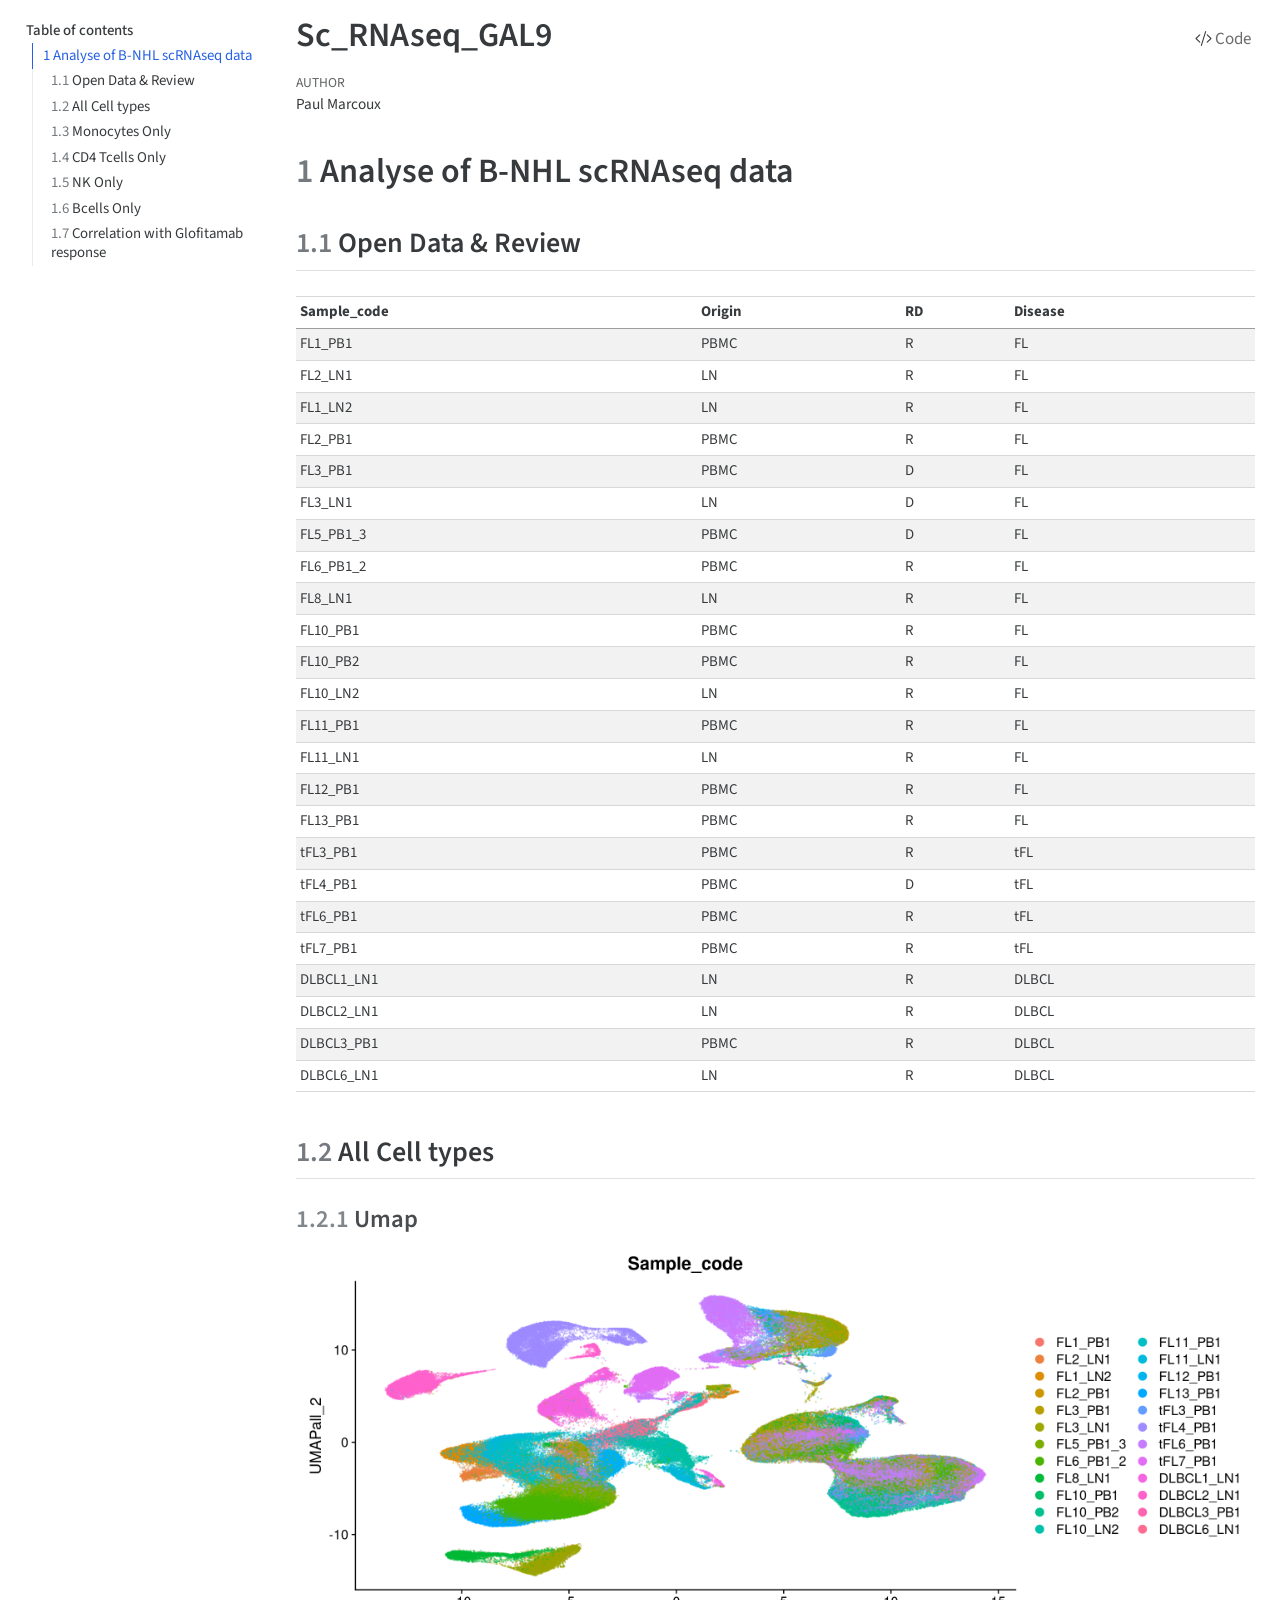
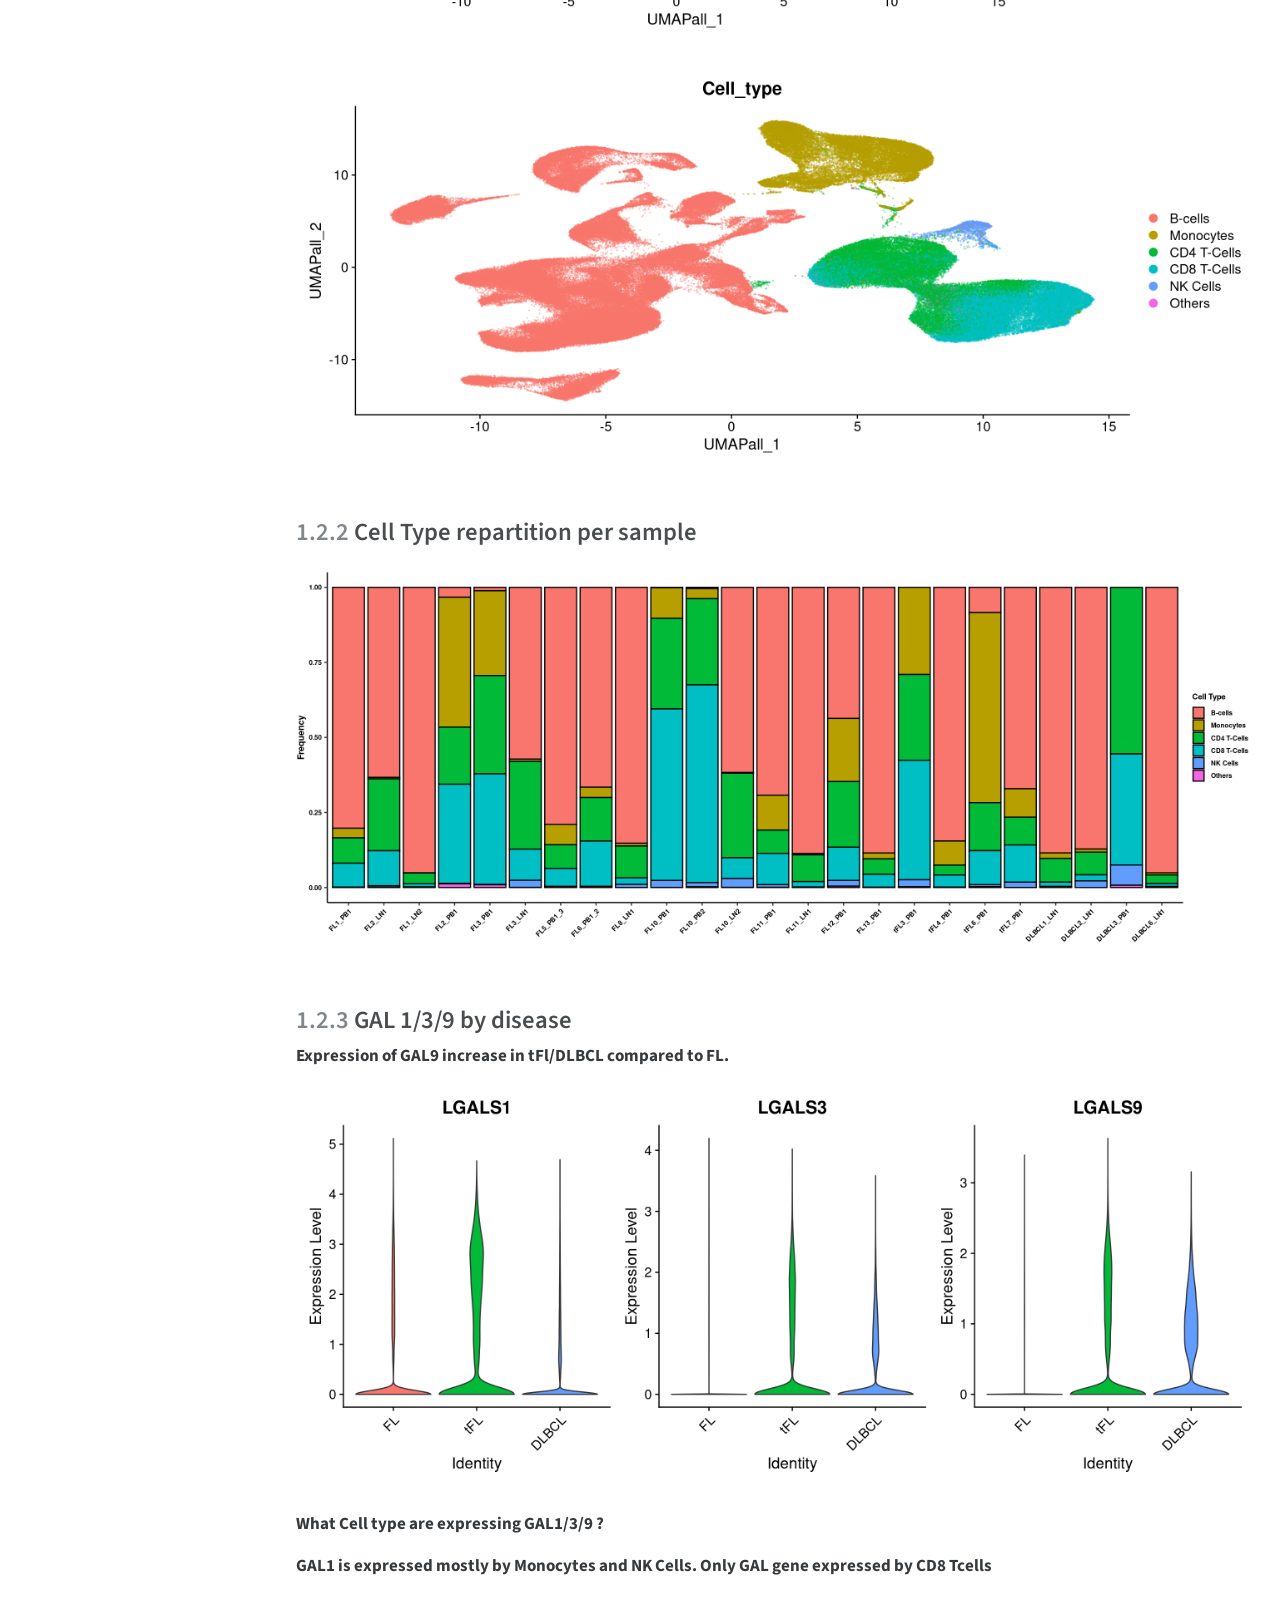
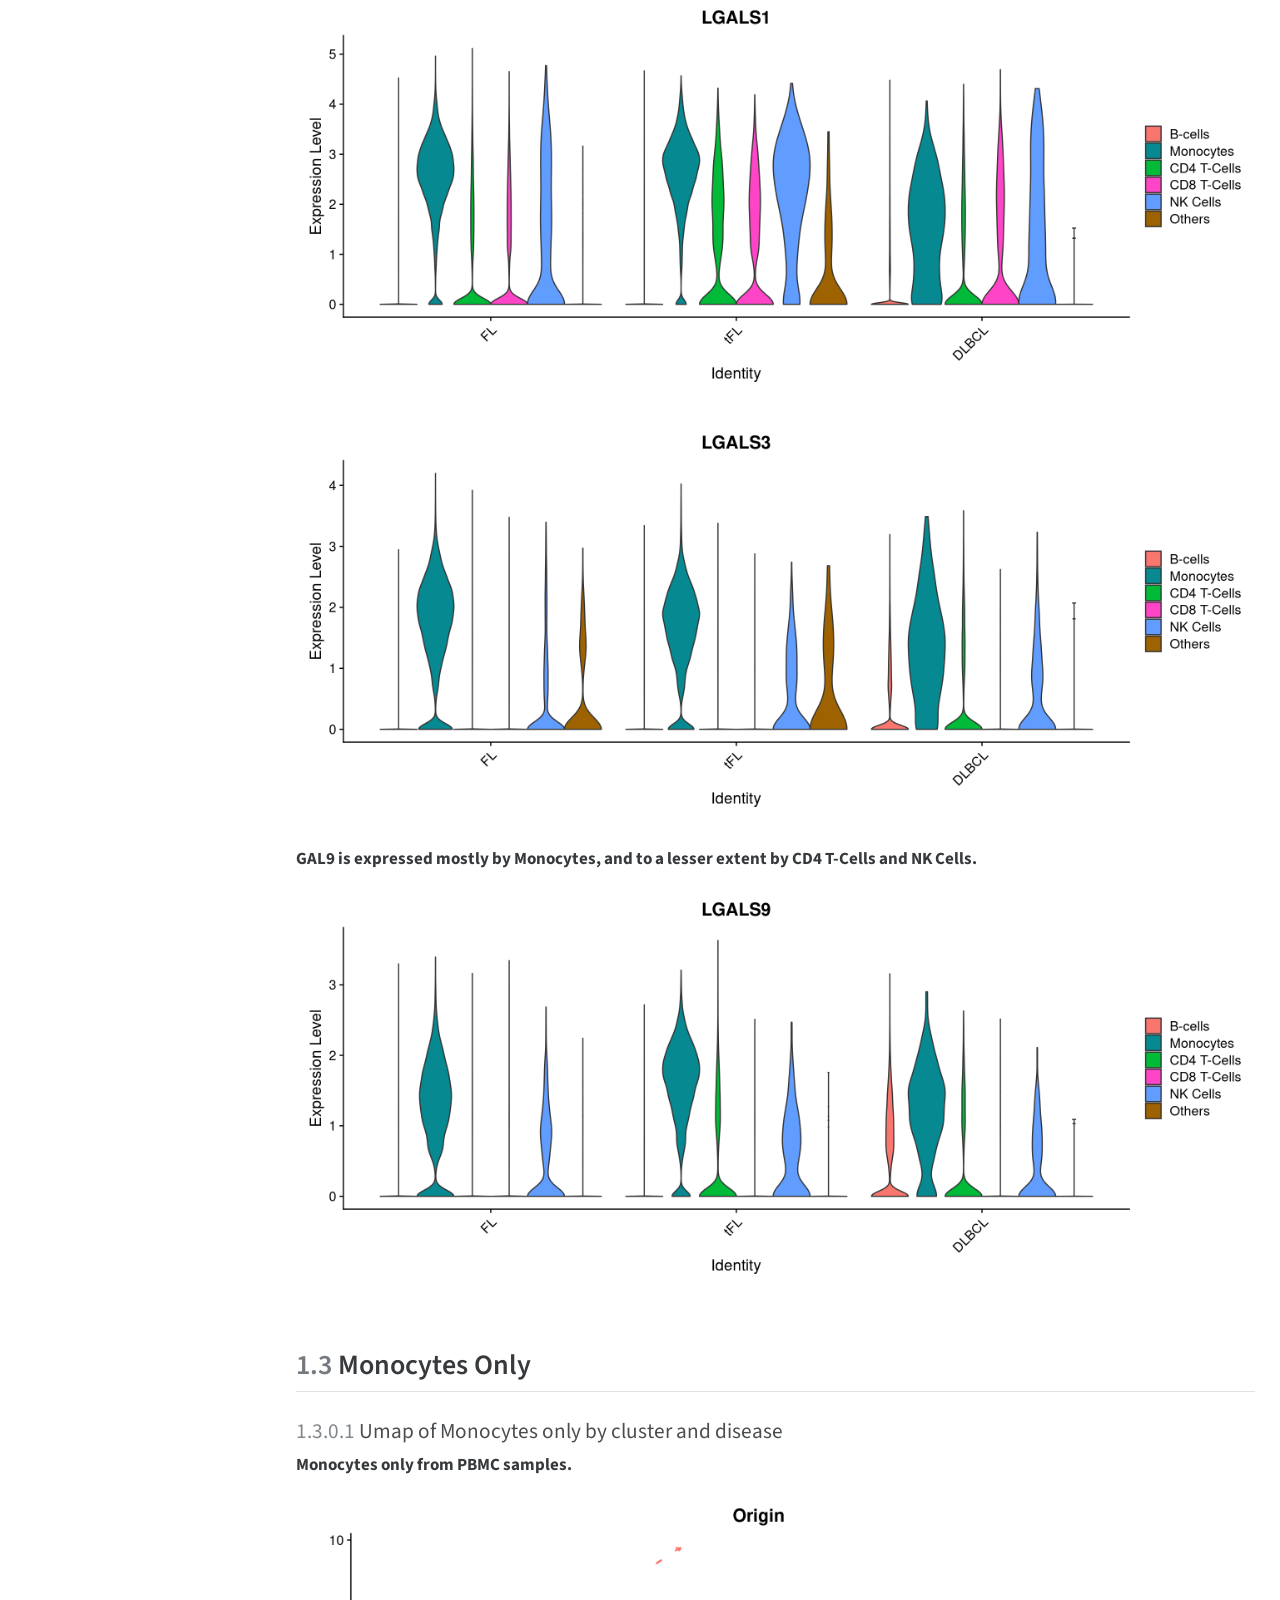
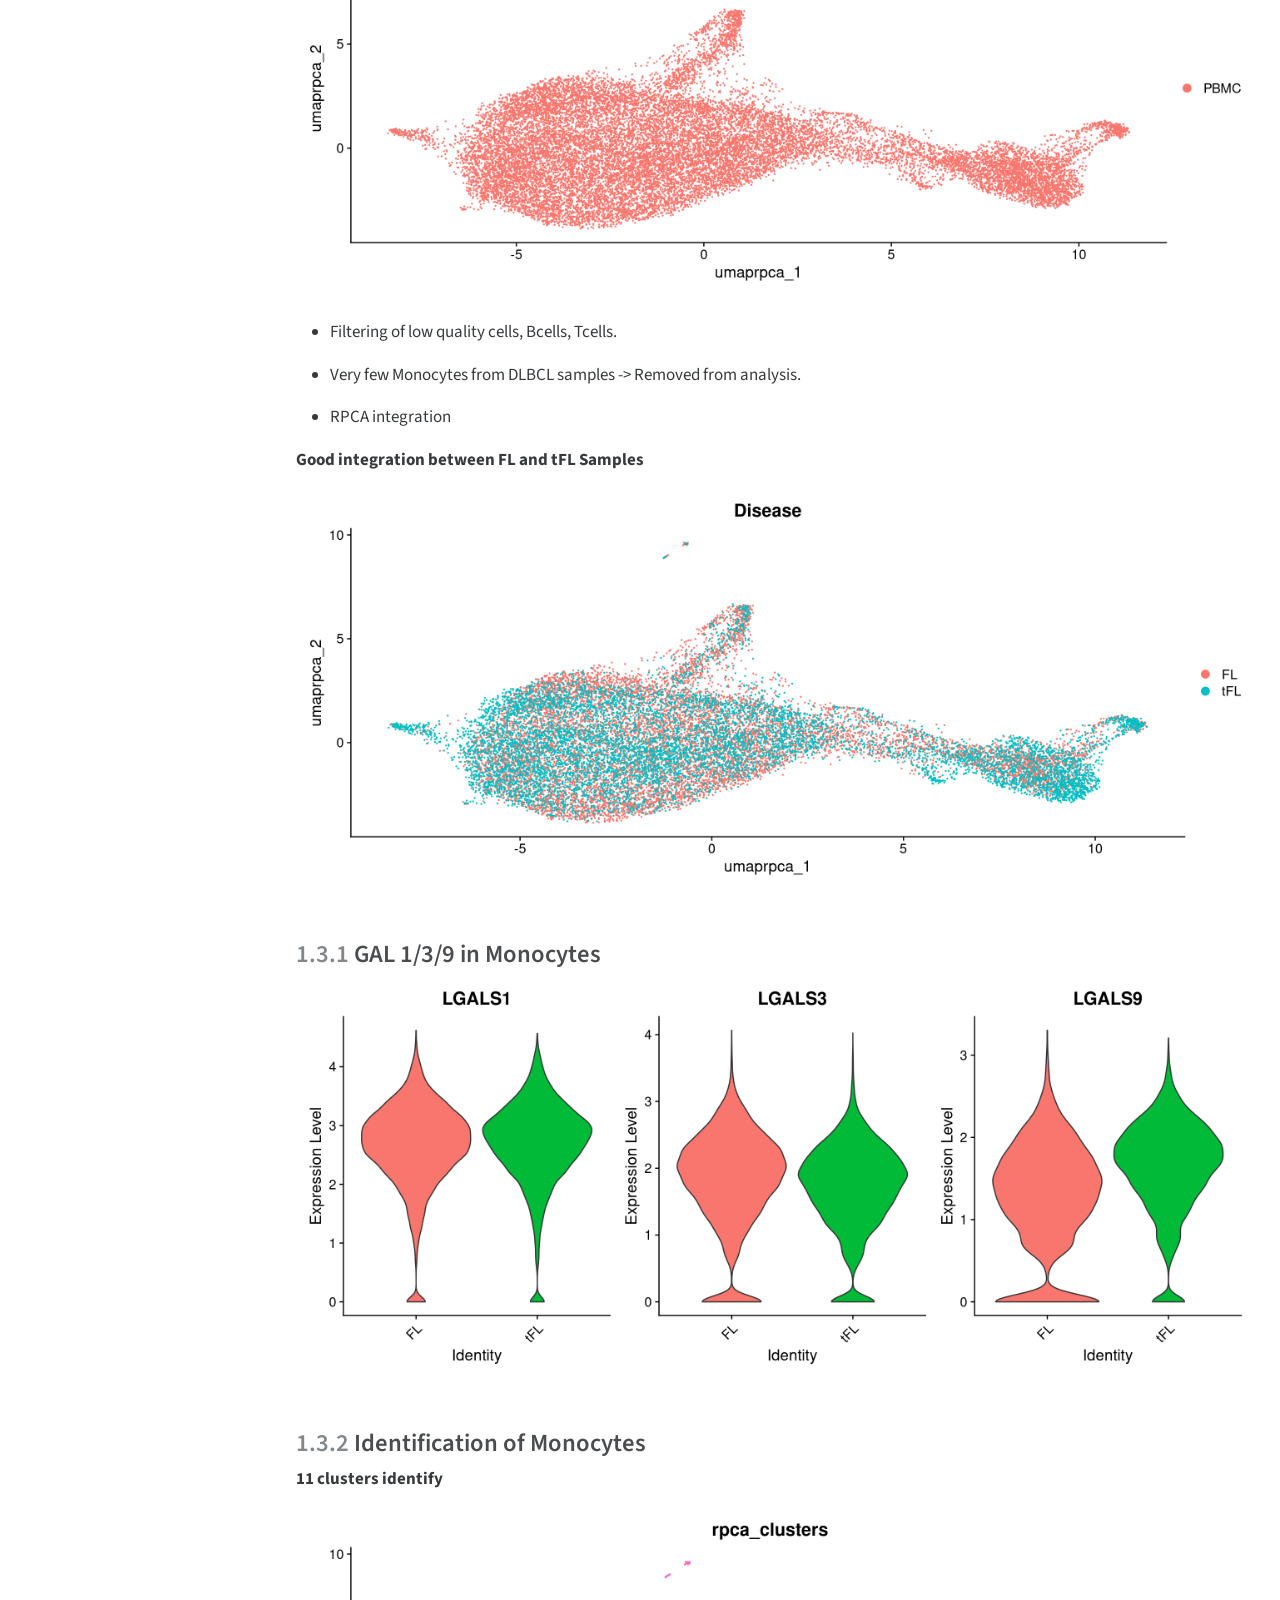
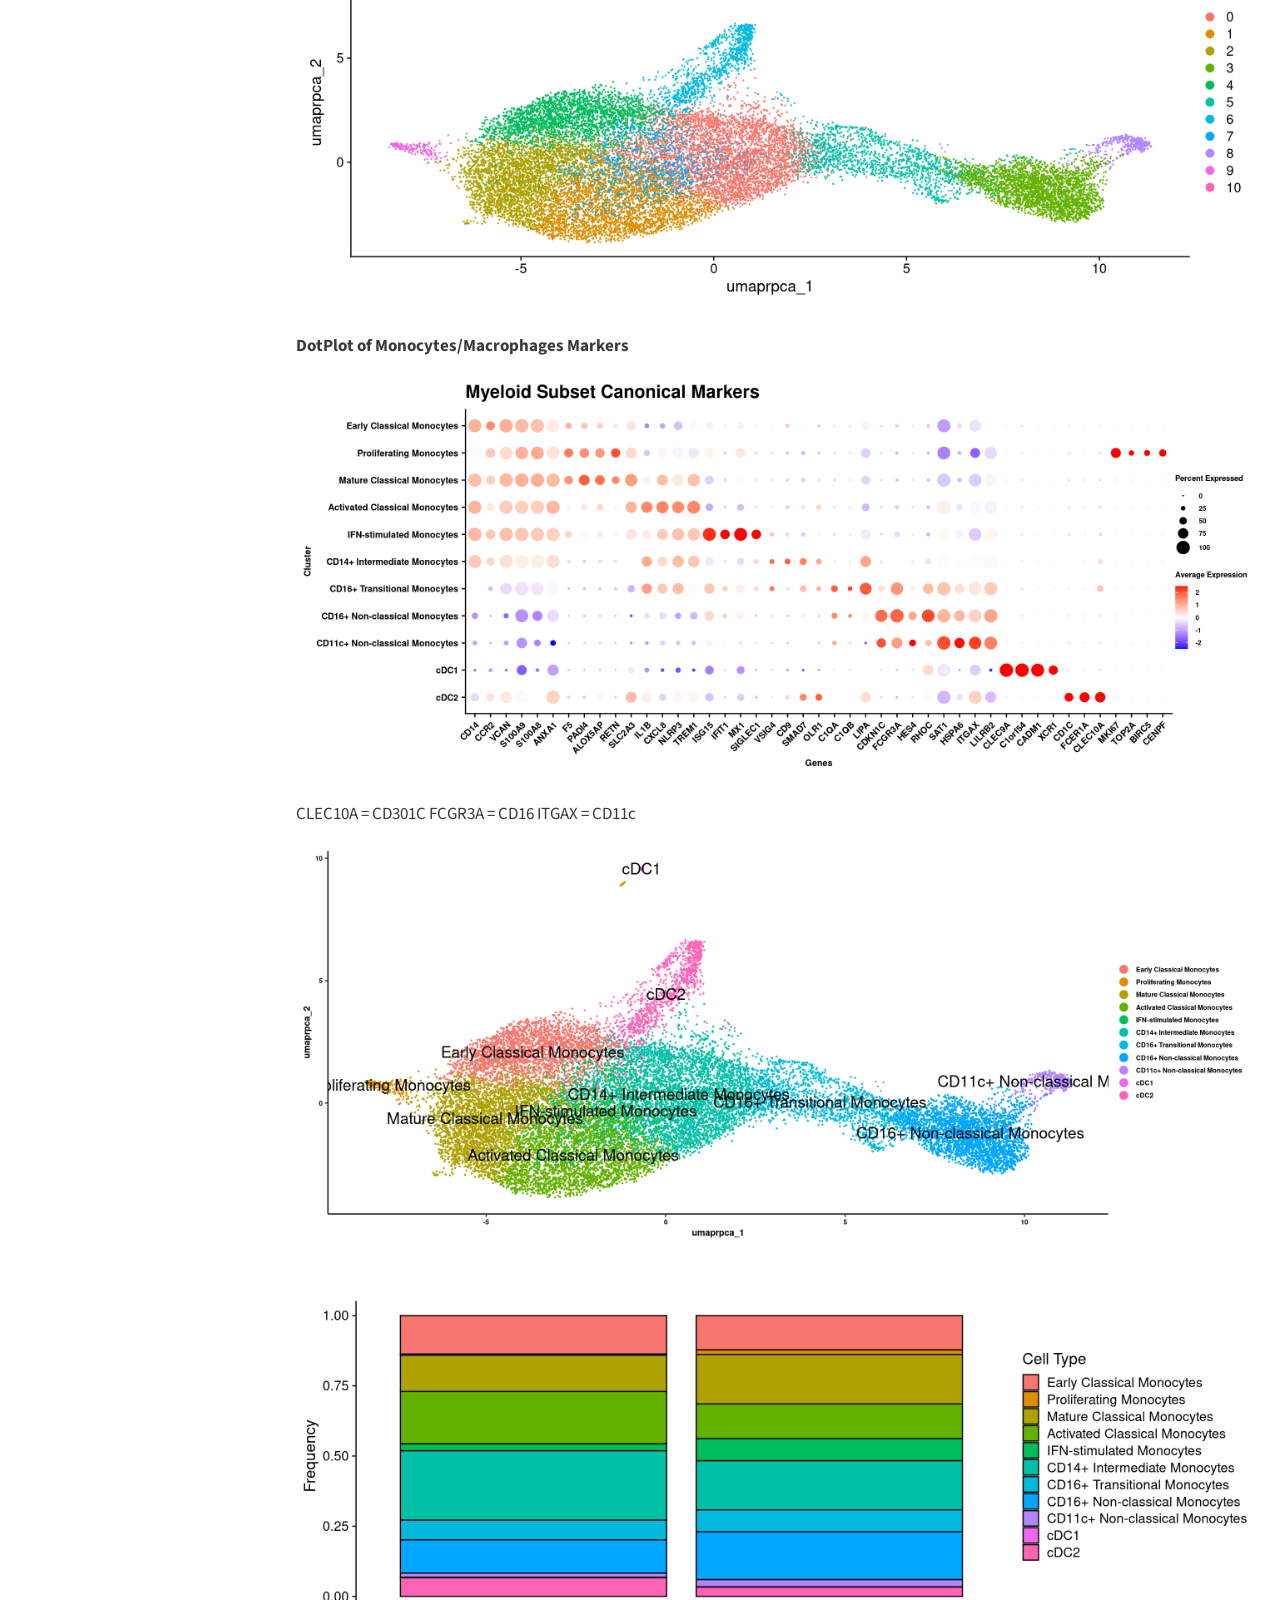
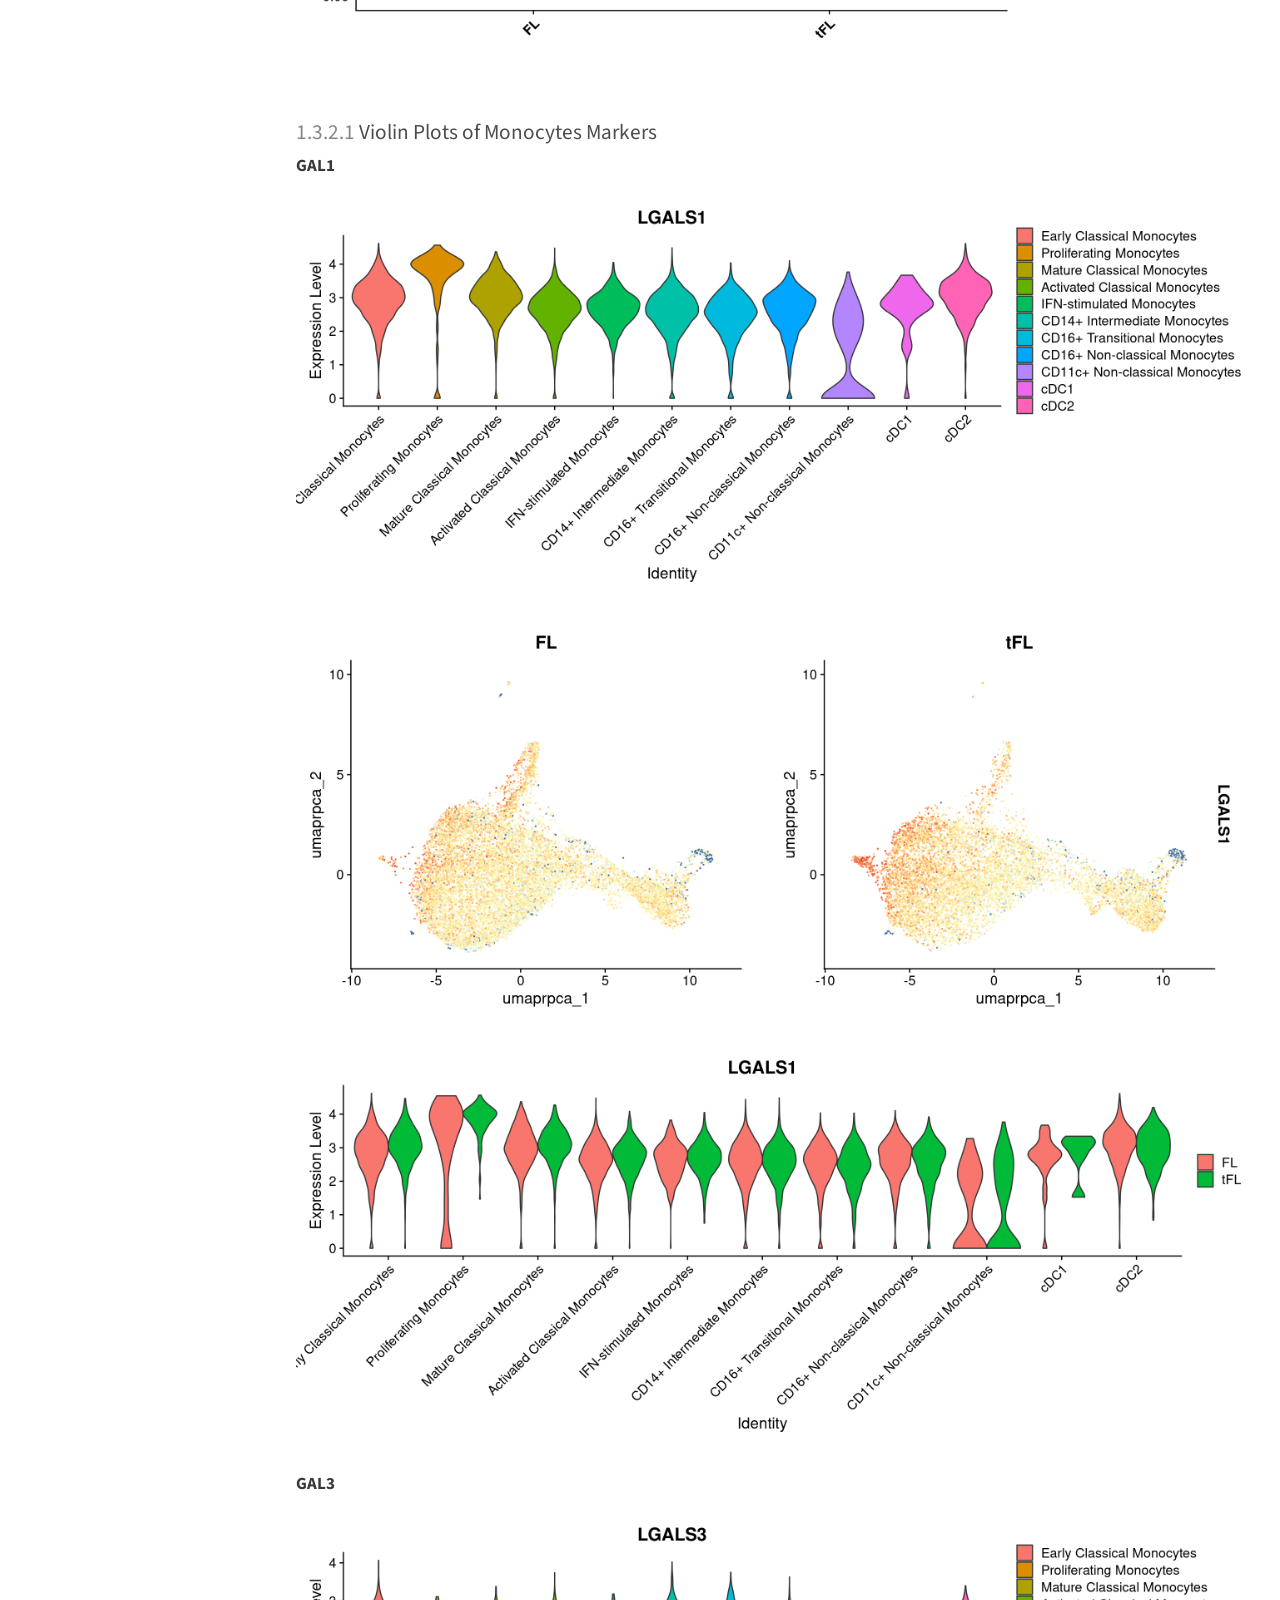
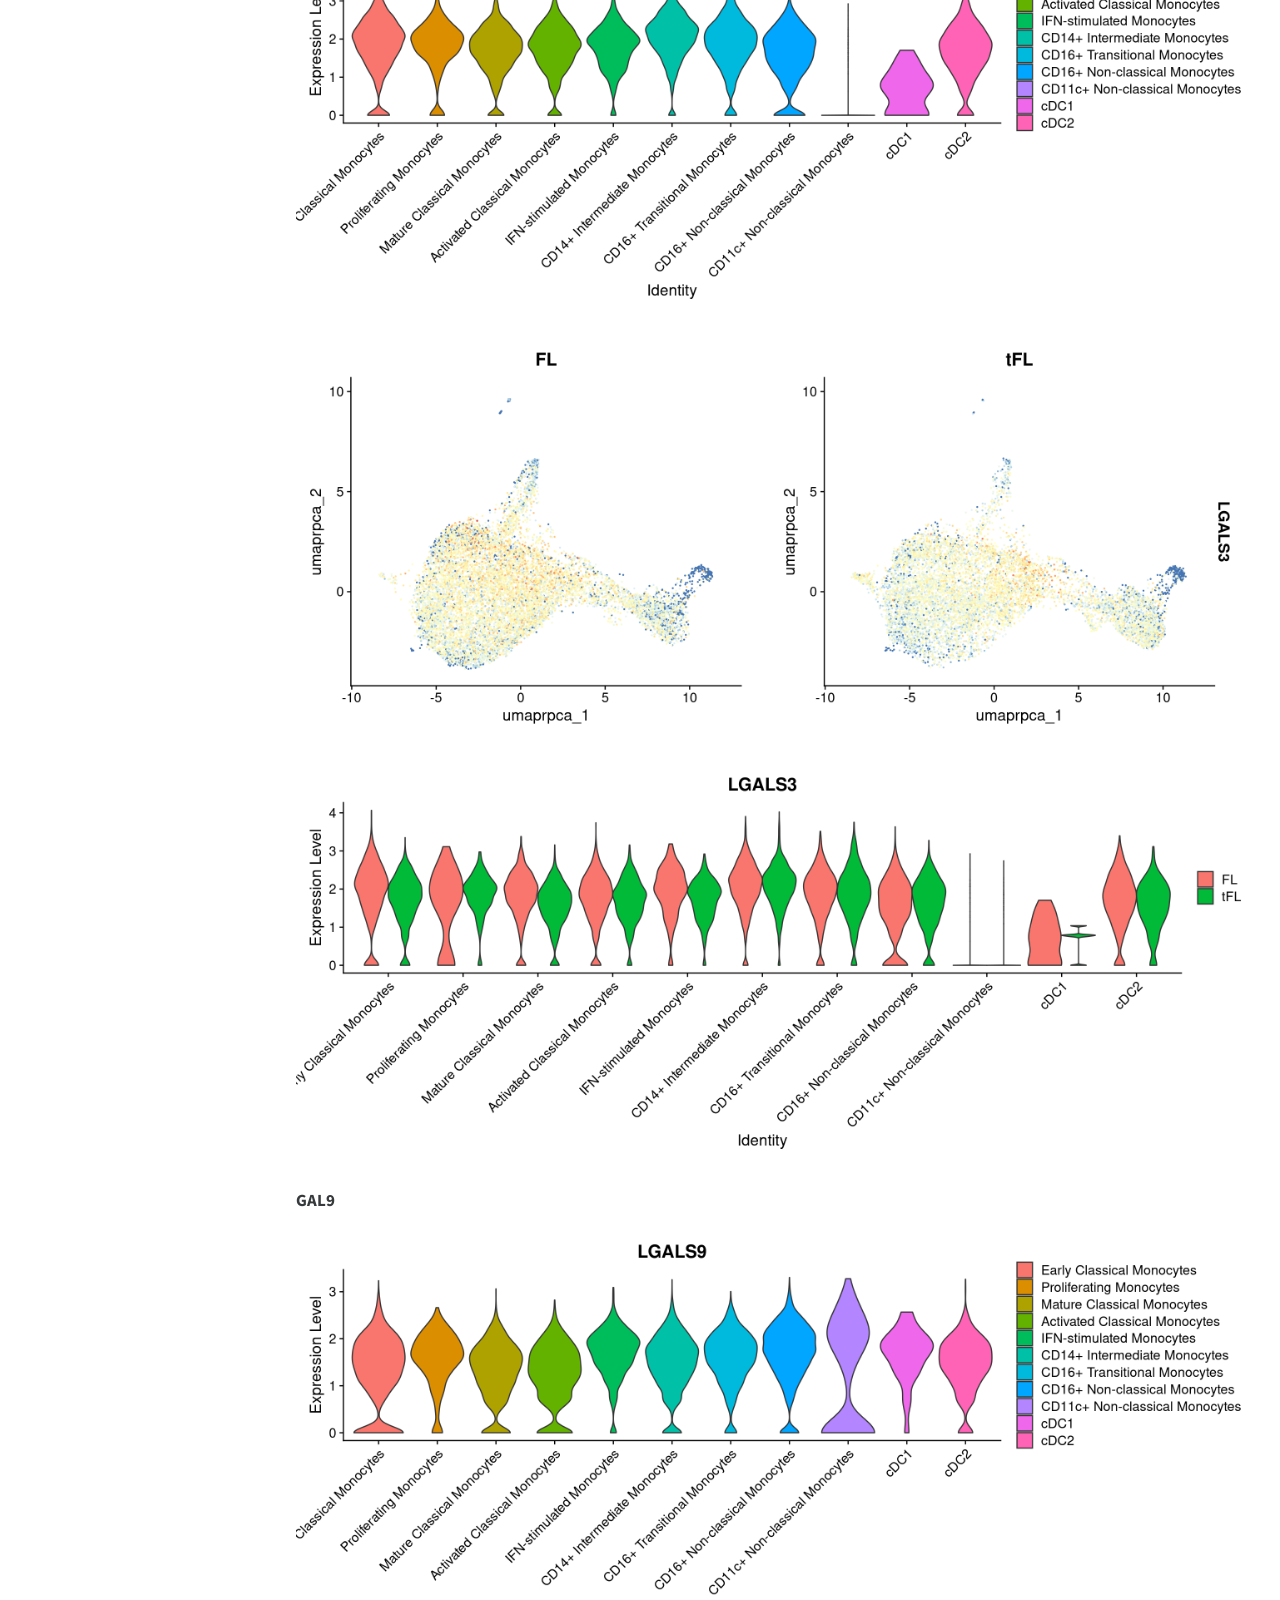
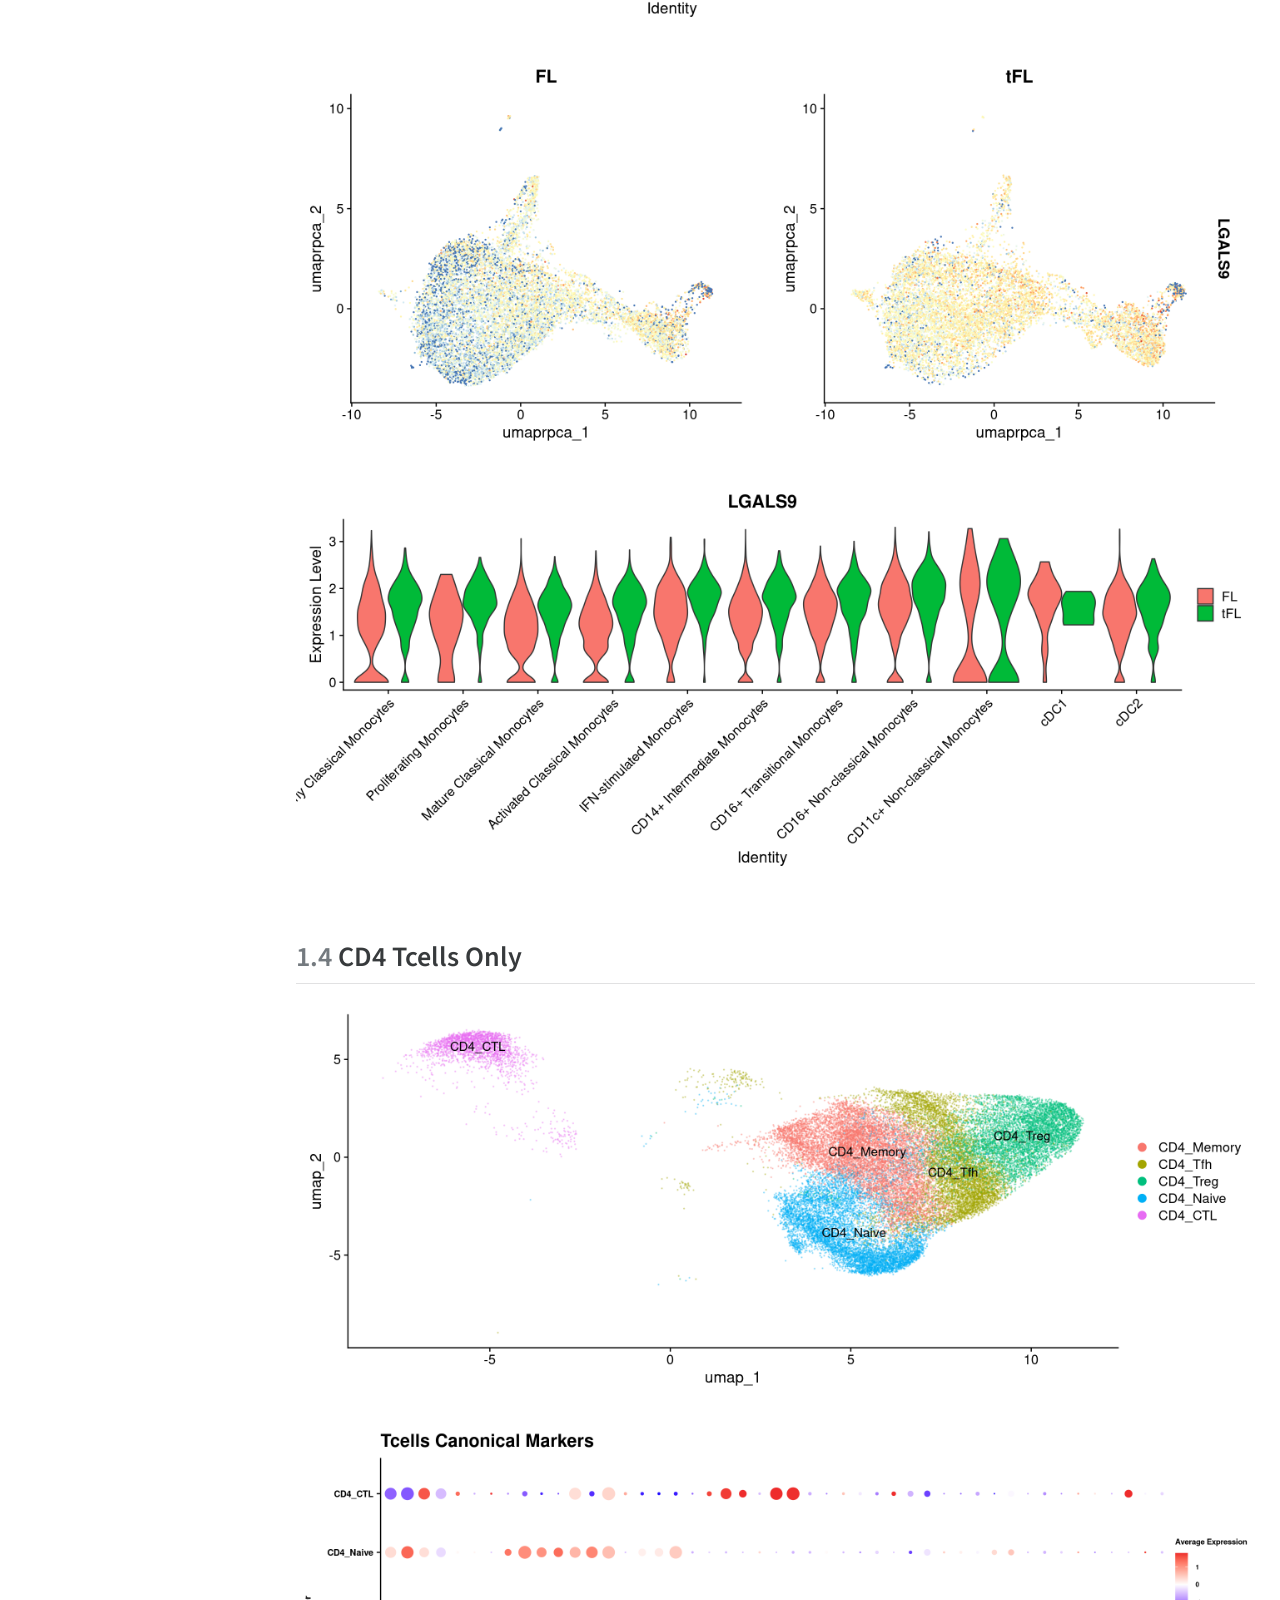
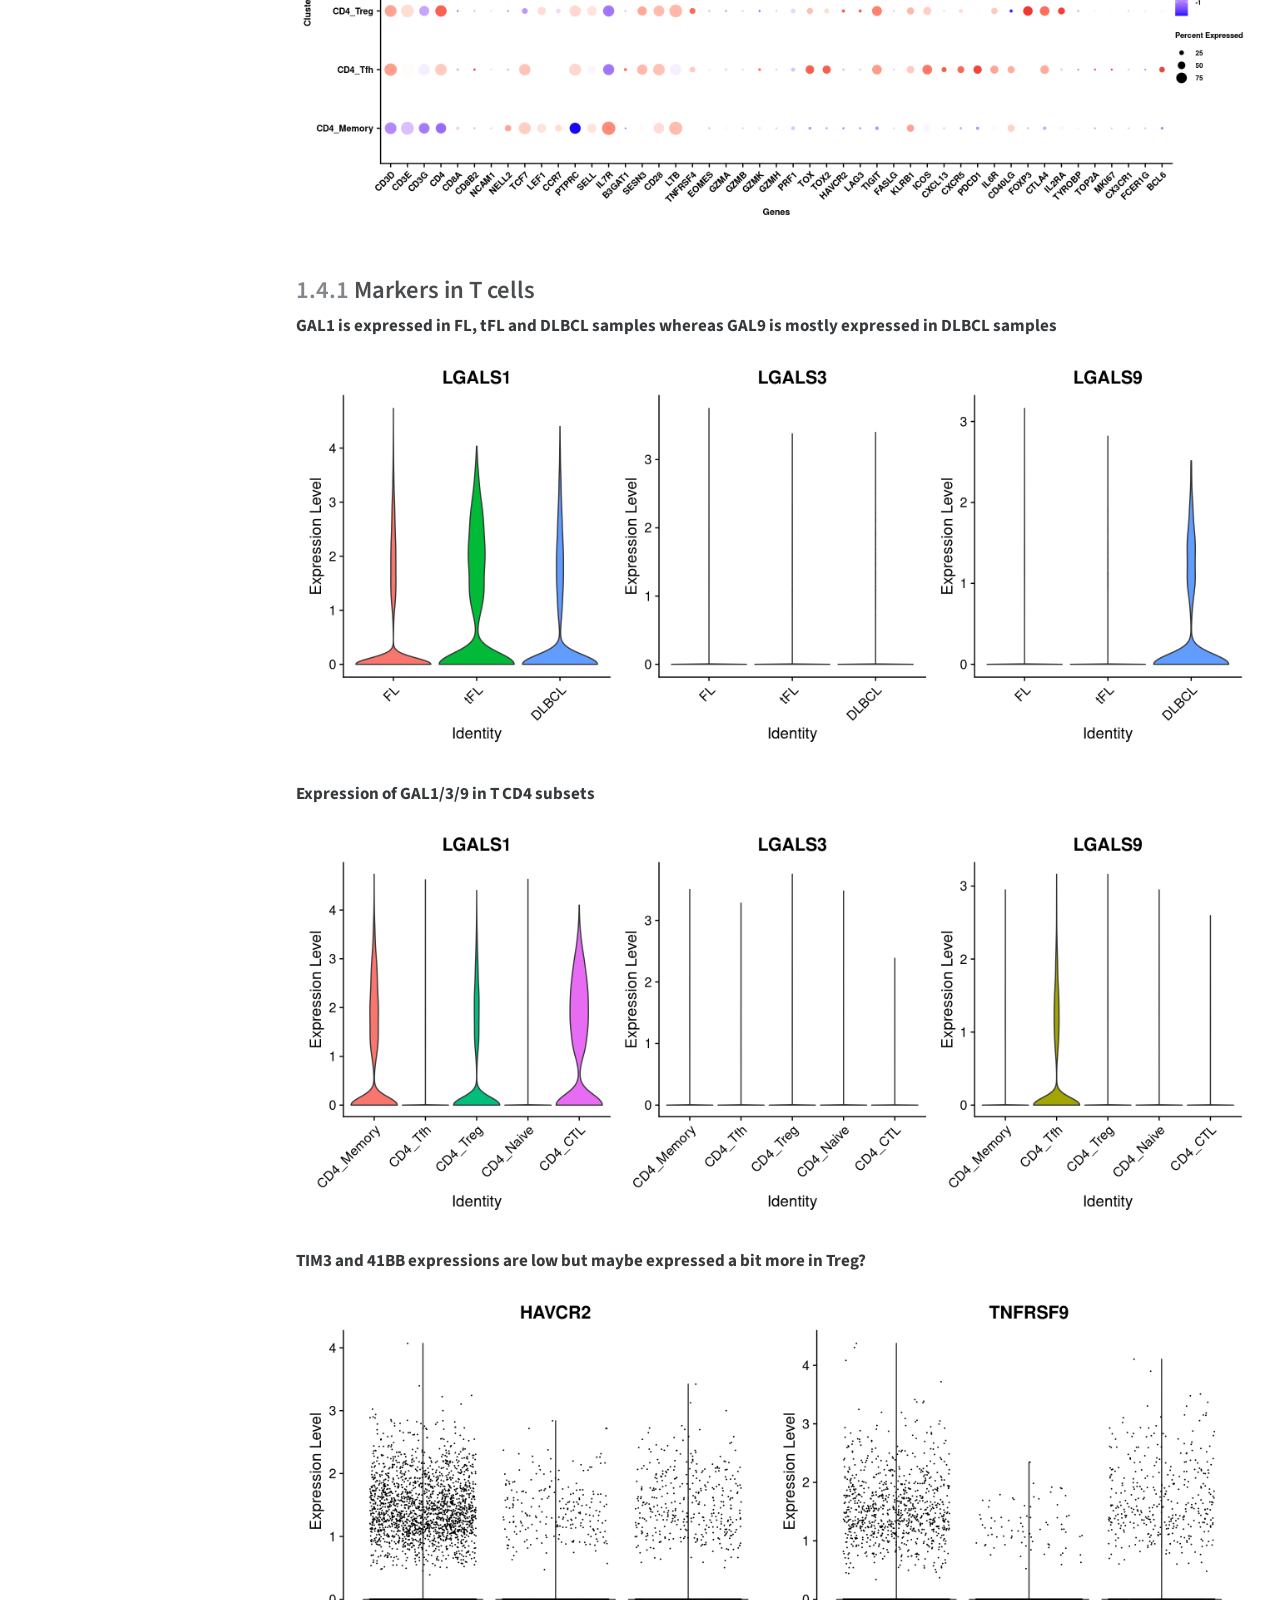
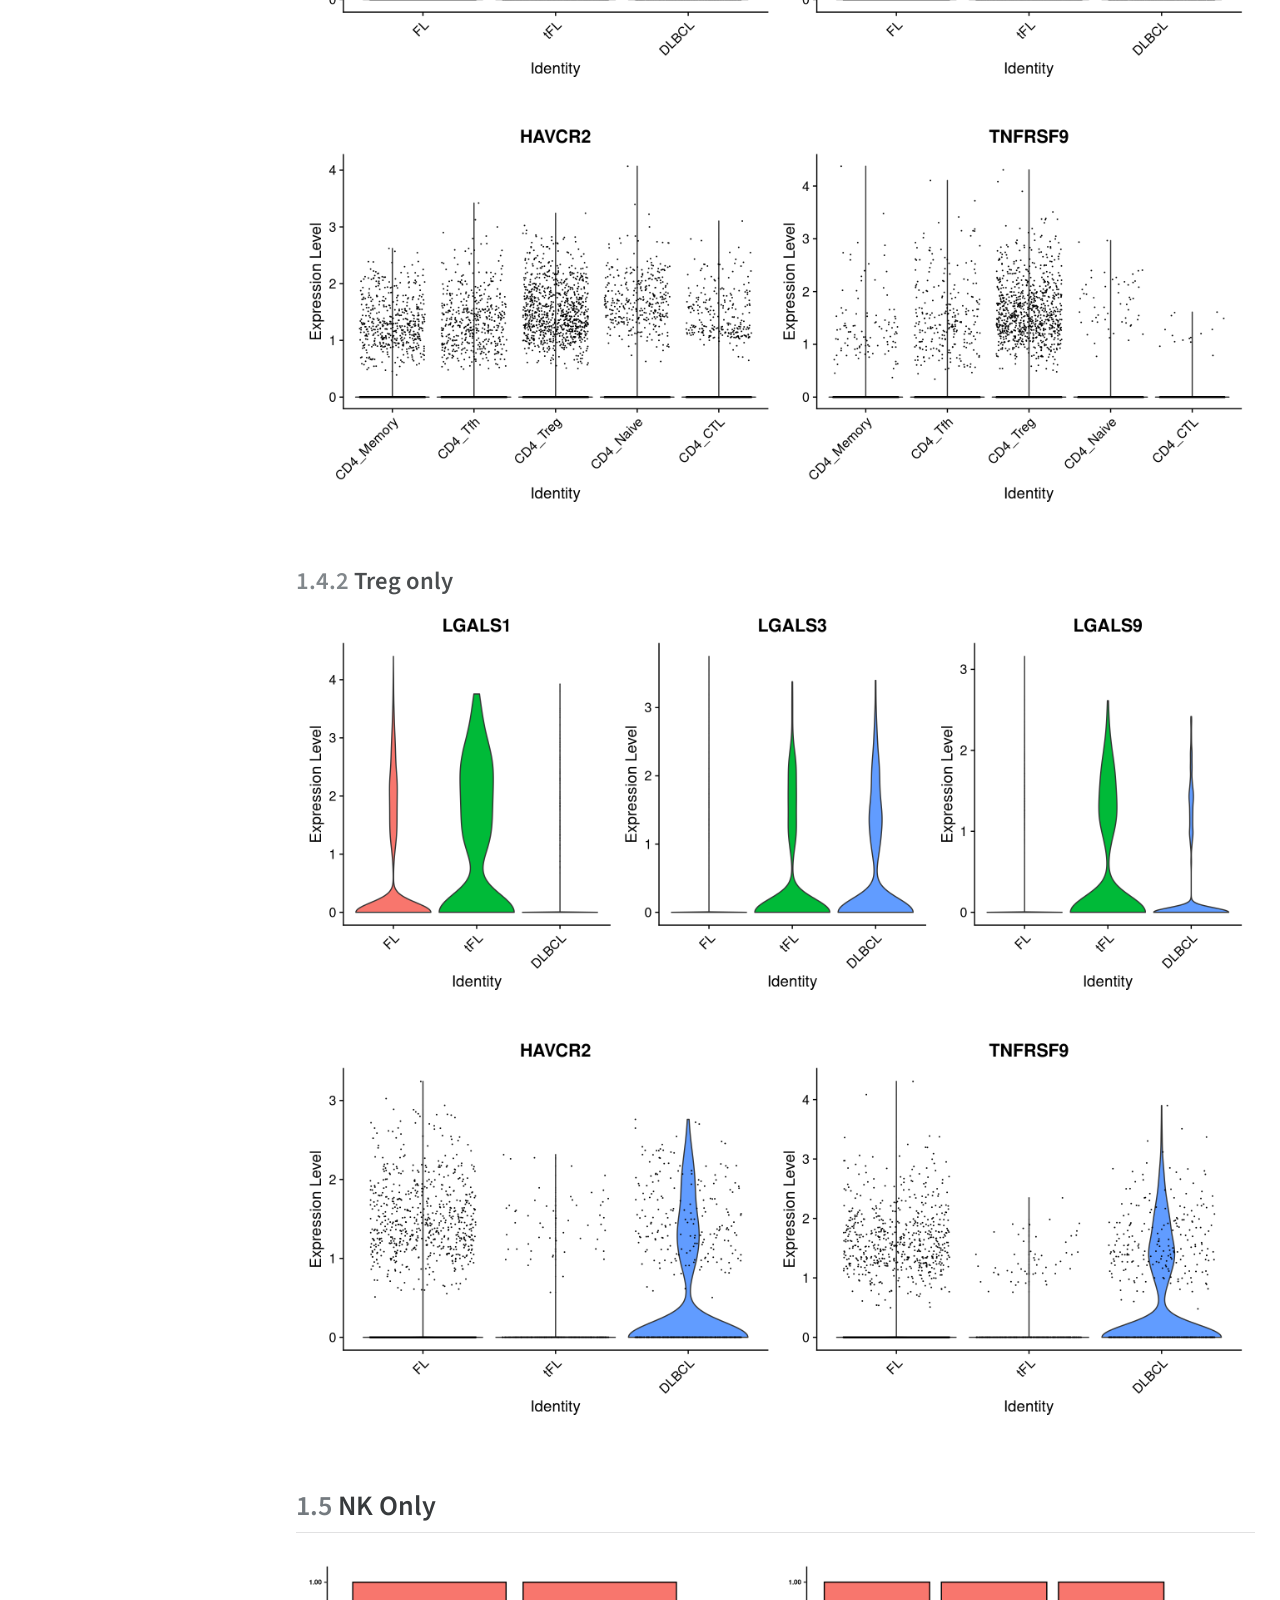
==== commit 2ed7076a: "Built site for gh-pages" ====
--- a/Sc_RNAseq_GAL9.html
+++ b/Sc_RNAseq_GAL9.html
@@ -583,7 +583,7 @@
 </div>
 </div>
 </div>
-<p><strong>Expression of </strong></p>
+<p><strong>Expression of GAL1/3/9 in T CD4 subsets</strong></p>
 <div class="cell">
 <div class="cell-output-display">
 <div>
@@ -667,27 +667,6 @@
 <div>
 <figure class="figure">
 <p><img src="Sc_RNAseq_GAL9_files/figure-html/unnamed-chunk-27-2.png" class="img-fluid figure-img" width="1152"></p>
-</figure>
-</div>
-</div>
-<div class="cell-output-display">
-<div>
-<figure class="figure">
-<p><img src="Sc_RNAseq_GAL9_files/figure-html/unnamed-chunk-27-3.png" class="img-fluid figure-img" width="1152"></p>
-</figure>
-</div>
-</div>
-<div class="cell-output-display">
-<div>
-<figure class="figure">
-<p><img src="Sc_RNAseq_GAL9_files/figure-html/unnamed-chunk-27-4.png" class="img-fluid figure-img" width="1152"></p>
-</figure>
-</div>
-</div>
-<div class="cell-output-display">
-<div>
-<figure class="figure">
-<p><img src="Sc_RNAseq_GAL9_files/figure-html/unnamed-chunk-27-5.png" class="img-fluid figure-img" width="1152"></p>
 </figure>
 </div>
 </div>
@@ -1683,7 +1662,7 @@
 <span id="cb1-418"><a href="#cb1-418" aria-hidden="true" tabindex="-1"></a>        <span class="at">pt.size =</span> <span class="dv">0</span>,</span>
 <span id="cb1-419"><a href="#cb1-419" aria-hidden="true" tabindex="-1"></a>        <span class="at">raster =</span> <span class="cn">FALSE</span>)</span>
 <span id="cb1-420"><a href="#cb1-420" aria-hidden="true" tabindex="-1"></a><span class="in">```</span></span>
-<span id="cb1-421"><a href="#cb1-421" aria-hidden="true" tabindex="-1"></a>**Expression of **</span>
+<span id="cb1-421"><a href="#cb1-421" aria-hidden="true" tabindex="-1"></a>**Expression of GAL1/3/9 in T CD4 subsets**</span>
 <span id="cb1-424"><a href="#cb1-424" aria-hidden="true" tabindex="-1"></a><span class="in">```{r}</span></span>
 <span id="cb1-425"><a href="#cb1-425" aria-hidden="true" tabindex="-1"></a><span class="fu">VlnPlot</span>(Tcells_TCD4,</span>
 <span id="cb1-426"><a href="#cb1-426" aria-hidden="true" tabindex="-1"></a>        <span class="at">features =</span> <span class="fu">c</span>(<span class="st">"LGALS1"</span>,<span class="st">"LGALS3"</span>,<span class="st">"LGALS9"</span>),</span>
@@ -1793,295 +1772,274 @@
 <span id="cb1-540"><a href="#cb1-540" aria-hidden="true" tabindex="-1"></a></span>
 <span id="cb1-543"><a href="#cb1-543" aria-hidden="true" tabindex="-1"></a><span class="in">```{r}</span></span>
 <span id="cb1-544"><a href="#cb1-544" aria-hidden="true" tabindex="-1"></a><span class="fu">VlnPlot</span>(Tcells_NK,</span>
-<span id="cb1-545"><a href="#cb1-545" aria-hidden="true" tabindex="-1"></a>        <span class="at">features =</span> <span class="fu">c</span>(<span class="st">"LGALS1"</span>),</span>
+<span id="cb1-545"><a href="#cb1-545" aria-hidden="true" tabindex="-1"></a>        <span class="at">features =</span> <span class="fu">c</span>(<span class="st">"LGALS1"</span>,<span class="st">"LGALS3"</span>,<span class="st">"LGALS9"</span>),</span>
 <span id="cb1-546"><a href="#cb1-546" aria-hidden="true" tabindex="-1"></a>        <span class="at">group.by =</span> <span class="st">"Disease"</span>,</span>
 <span id="cb1-547"><a href="#cb1-547" aria-hidden="true" tabindex="-1"></a>        <span class="at">pt.size =</span> <span class="dv">0</span>,</span>
 <span id="cb1-548"><a href="#cb1-548" aria-hidden="true" tabindex="-1"></a>        <span class="at">raster =</span> <span class="cn">FALSE</span></span>
 <span id="cb1-549"><a href="#cb1-549" aria-hidden="true" tabindex="-1"></a>)</span>
 <span id="cb1-550"><a href="#cb1-550" aria-hidden="true" tabindex="-1"></a></span>
-<span id="cb1-551"><a href="#cb1-551" aria-hidden="true" tabindex="-1"></a><span class="fu">VlnPlot</span>(Tcells_NK,</span>
-<span id="cb1-552"><a href="#cb1-552" aria-hidden="true" tabindex="-1"></a>        <span class="at">features =</span> <span class="fu">c</span>(<span class="st">"LGALS3"</span>),</span>
-<span id="cb1-553"><a href="#cb1-553" aria-hidden="true" tabindex="-1"></a>        <span class="at">group.by =</span> <span class="st">"Disease"</span>,</span>
-<span id="cb1-554"><a href="#cb1-554" aria-hidden="true" tabindex="-1"></a>        <span class="at">pt.size =</span> <span class="dv">0</span>,</span>
-<span id="cb1-555"><a href="#cb1-555" aria-hidden="true" tabindex="-1"></a>        <span class="at">raster =</span> <span class="cn">FALSE</span></span>
-<span id="cb1-556"><a href="#cb1-556" aria-hidden="true" tabindex="-1"></a>)</span>
-<span id="cb1-557"><a href="#cb1-557" aria-hidden="true" tabindex="-1"></a></span>
-<span id="cb1-558"><a href="#cb1-558" aria-hidden="true" tabindex="-1"></a><span class="fu">VlnPlot</span>(Tcells_NK,</span>
-<span id="cb1-559"><a href="#cb1-559" aria-hidden="true" tabindex="-1"></a>        <span class="at">features =</span> <span class="fu">c</span>(<span class="st">"LGALS9"</span>),</span>
-<span id="cb1-560"><a href="#cb1-560" aria-hidden="true" tabindex="-1"></a>        <span class="at">group.by =</span> <span class="st">"Disease"</span>,</span>
-<span id="cb1-561"><a href="#cb1-561" aria-hidden="true" tabindex="-1"></a>        <span class="at">pt.size =</span> <span class="dv">0</span>,</span>
-<span id="cb1-562"><a href="#cb1-562" aria-hidden="true" tabindex="-1"></a>        <span class="at">raster =</span> <span class="cn">FALSE</span></span>
-<span id="cb1-563"><a href="#cb1-563" aria-hidden="true" tabindex="-1"></a>)</span>
-<span id="cb1-564"><a href="#cb1-564" aria-hidden="true" tabindex="-1"></a><span class="co">#TIM3</span></span>
-<span id="cb1-565"><a href="#cb1-565" aria-hidden="true" tabindex="-1"></a><span class="fu">VlnPlot</span>(Tcells_NK,</span>
-<span id="cb1-566"><a href="#cb1-566" aria-hidden="true" tabindex="-1"></a>        <span class="at">features =</span> <span class="fu">c</span>(<span class="st">"HAVCR2"</span>),</span>
-<span id="cb1-567"><a href="#cb1-567" aria-hidden="true" tabindex="-1"></a>        <span class="at">group.by =</span> <span class="st">"Disease"</span>,</span>
-<span id="cb1-568"><a href="#cb1-568" aria-hidden="true" tabindex="-1"></a>        <span class="at">pt.size =</span> <span class="dv">0</span>,</span>
-<span id="cb1-569"><a href="#cb1-569" aria-hidden="true" tabindex="-1"></a>        <span class="at">raster =</span> <span class="cn">FALSE</span></span>
-<span id="cb1-570"><a href="#cb1-570" aria-hidden="true" tabindex="-1"></a>)</span>
-<span id="cb1-571"><a href="#cb1-571" aria-hidden="true" tabindex="-1"></a></span>
-<span id="cb1-572"><a href="#cb1-572" aria-hidden="true" tabindex="-1"></a><span class="co">#41BB</span></span>
-<span id="cb1-573"><a href="#cb1-573" aria-hidden="true" tabindex="-1"></a><span class="fu">VlnPlot</span>(Tcells_NK,</span>
-<span id="cb1-574"><a href="#cb1-574" aria-hidden="true" tabindex="-1"></a>        <span class="at">features =</span> <span class="fu">c</span>(<span class="st">"TNFRSF9"</span>),</span>
-<span id="cb1-575"><a href="#cb1-575" aria-hidden="true" tabindex="-1"></a>        <span class="at">group.by =</span> <span class="st">"Disease"</span>,</span>
-<span id="cb1-576"><a href="#cb1-576" aria-hidden="true" tabindex="-1"></a>        <span class="at">pt.size =</span> <span class="dv">0</span>,</span>
-<span id="cb1-577"><a href="#cb1-577" aria-hidden="true" tabindex="-1"></a>        <span class="at">raster =</span> <span class="cn">FALSE</span></span>
-<span id="cb1-578"><a href="#cb1-578" aria-hidden="true" tabindex="-1"></a>)</span>
-<span id="cb1-579"><a href="#cb1-579" aria-hidden="true" tabindex="-1"></a><span class="in">```</span></span>
-<span id="cb1-580"><a href="#cb1-580" aria-hidden="true" tabindex="-1"></a></span>
-<span id="cb1-581"><a href="#cb1-581" aria-hidden="true" tabindex="-1"></a><span class="fu">## Bcells Only</span></span>
-<span id="cb1-582"><a href="#cb1-582" aria-hidden="true" tabindex="-1"></a></span>
-<span id="cb1-585"><a href="#cb1-585" aria-hidden="true" tabindex="-1"></a><span class="in">```{r}</span></span>
-<span id="cb1-586"><a href="#cb1-586" aria-hidden="true" tabindex="-1"></a><span class="fu">load</span>(<span class="fu">here</span>(<span class="st">"~/Postdoc/R/SC_Flex_TALYIES_July2024/Object_R/Seurat_obj_B_annoted.Robj"</span>))</span>
-<span id="cb1-587"><a href="#cb1-587" aria-hidden="true" tabindex="-1"></a></span>
-<span id="cb1-588"><a href="#cb1-588" aria-hidden="true" tabindex="-1"></a><span class="in">```</span></span>
-<span id="cb1-589"><a href="#cb1-589" aria-hidden="true" tabindex="-1"></a></span>
-<span id="cb1-592"><a href="#cb1-592" aria-hidden="true" tabindex="-1"></a><span class="in">```{r}</span></span>
-<span id="cb1-593"><a href="#cb1-593" aria-hidden="true" tabindex="-1"></a>Metadata_Bcell <span class="ot">&lt;-</span> AllBcells<span class="sc">@</span>meta.data <span class="sc">%&gt;%</span></span>
-<span id="cb1-594"><a href="#cb1-594" aria-hidden="true" tabindex="-1"></a>    <span class="fu">select</span>(orig.ident, type, Lymphomatype,Cluster_name,Response_type_total) <span class="sc">%&gt;%</span></span>
-<span id="cb1-595"><a href="#cb1-595" aria-hidden="true" tabindex="-1"></a>    <span class="fu">mutate</span>(<span class="at">Sample_code =</span> <span class="fu">gsub</span>(<span class="st">"</span><span class="sc">\\</span><span class="st">."</span>, <span class="st">"_"</span>, orig.ident)) <span class="sc">%&gt;%</span></span>
-<span id="cb1-596"><a href="#cb1-596" aria-hidden="true" tabindex="-1"></a>    <span class="fu">mutate</span>(<span class="at">cell_id =</span> <span class="fu">gsub</span>(<span class="st">"</span><span class="sc">\\</span><span class="st">."</span>, <span class="st">"_"</span>, <span class="fu">rownames</span>(.))) <span class="sc">%&gt;%</span></span>
-<span id="cb1-597"><a href="#cb1-597" aria-hidden="true" tabindex="-1"></a>    <span class="fu">mutate</span>(</span>
-<span id="cb1-598"><a href="#cb1-598" aria-hidden="true" tabindex="-1"></a>      <span class="at">Sample_code =</span> <span class="fu">ifelse</span>(Sample_code <span class="sc">==</span> <span class="st">"FL5_PB1"</span>, <span class="st">"FL5_PB1_3"</span>, Sample_code),</span>
-<span id="cb1-599"><a href="#cb1-599" aria-hidden="true" tabindex="-1"></a>      <span class="at">Sample_code =</span> <span class="fu">ifelse</span>(Sample_code <span class="sc">==</span> <span class="st">"FL6_PB1"</span>, <span class="st">"FL6_PB1_2"</span>, Sample_code)</span>
-<span id="cb1-600"><a href="#cb1-600" aria-hidden="true" tabindex="-1"></a>    ) <span class="sc">|&gt;</span> </span>
-<span id="cb1-601"><a href="#cb1-601" aria-hidden="true" tabindex="-1"></a>  <span class="fu">mutate</span>(<span class="at">B_cell_type =</span> <span class="fu">case_when</span>(</span>
-<span id="cb1-602"><a href="#cb1-602" aria-hidden="true" tabindex="-1"></a>    <span class="co"># Cluster_name == "Circulating_B_Cells" ~ "Circulating_B_Tumor_B_Cells",</span></span>
-<span id="cb1-603"><a href="#cb1-603" aria-hidden="true" tabindex="-1"></a>    Cluster_name <span class="sc">%in%</span> <span class="fu">c</span>(<span class="st">"tFL4_PB1_2"</span>,<span class="st">"DLBCL6_LN1_2"</span>,<span class="st">"DLBCL2_LN1_2"</span>) <span class="sc">~</span> <span class="st">"Proliferating_Tumor_B_Cells"</span>,</span>
-<span id="cb1-604"><a href="#cb1-604" aria-hidden="true" tabindex="-1"></a>    Cluster_name <span class="sc">==</span> <span class="st">"Healthy_B_Cells"</span> <span class="sc">~</span> <span class="st">"Healthy_B_Cells"</span>,</span>
-<span id="cb1-605"><a href="#cb1-605" aria-hidden="true" tabindex="-1"></a>    Cluster_name <span class="sc">==</span> <span class="st">"KI67+_B_Cells"</span> <span class="sc">~</span> <span class="st">"Proliferating_Tumor_B_Cells"</span>,</span>
-<span id="cb1-606"><a href="#cb1-606" aria-hidden="true" tabindex="-1"></a>    <span class="cn">TRUE</span> <span class="sc">~</span> <span class="st">"Non_Prolif_Tumor_B_Cells"</span></span>
-<span id="cb1-607"><a href="#cb1-607" aria-hidden="true" tabindex="-1"></a>  )) <span class="sc">|&gt;</span> </span>
-<span id="cb1-608"><a href="#cb1-608" aria-hidden="true" tabindex="-1"></a>  <span class="fu">mutate</span>(<span class="at">Lymphomatype =</span> <span class="fu">factor</span>(Lymphomatype, <span class="at">levels =</span> <span class="fu">c</span>(<span class="st">"FL"</span>,<span class="st">"tFL"</span>,<span class="st">"DLBCL"</span>)),</span>
-<span id="cb1-609"><a href="#cb1-609" aria-hidden="true" tabindex="-1"></a>         <span class="at">Sample_code_paper =</span> Sample_code,</span>
-<span id="cb1-610"><a href="#cb1-610" aria-hidden="true" tabindex="-1"></a>         <span class="at">Sample_code_paper =</span> <span class="fu">recode</span>(Sample_code_paper, <span class="sc">!!!</span>Replacement_table),</span>
-<span id="cb1-611"><a href="#cb1-611" aria-hidden="true" tabindex="-1"></a>         <span class="at">Sample_code =</span> <span class="fu">factor</span>(Sample_code, <span class="at">levels =</span> Sample_order),</span>
-<span id="cb1-612"><a href="#cb1-612" aria-hidden="true" tabindex="-1"></a>         <span class="at">type =</span> <span class="fu">if_else</span>(type <span class="sc">==</span> <span class="st">"PB"</span>, <span class="st">"PBMC"</span>, type)</span>
-<span id="cb1-613"><a href="#cb1-613" aria-hidden="true" tabindex="-1"></a>)</span>
-<span id="cb1-614"><a href="#cb1-614" aria-hidden="true" tabindex="-1"></a></span>
-<span id="cb1-615"><a href="#cb1-615" aria-hidden="true" tabindex="-1"></a>  AllBcells <span class="ot">&lt;-</span> <span class="fu">AddMetaData</span>(AllBcells, <span class="at">metadata =</span> Metadata_Bcell<span class="sc">$</span>orig.ident, <span class="at">col.name =</span> <span class="st">"orig.ident"</span>)</span>
-<span id="cb1-616"><a href="#cb1-616" aria-hidden="true" tabindex="-1"></a>  AllBcells <span class="ot">&lt;-</span> <span class="fu">AddMetaData</span>(AllBcells, <span class="at">metadata =</span> Metadata_Bcell<span class="sc">$</span>Sample_code_paper, <span class="at">col.name =</span> <span class="st">"Sample_code_paper"</span>)</span>
-<span id="cb1-617"><a href="#cb1-617" aria-hidden="true" tabindex="-1"></a>  AllBcells <span class="ot">&lt;-</span> <span class="fu">AddMetaData</span>(AllBcells, <span class="at">metadata =</span> Metadata_Bcell<span class="sc">$</span>Sample_code, <span class="at">col.name =</span> <span class="st">"Sample_code"</span>)</span>
-<span id="cb1-618"><a href="#cb1-618" aria-hidden="true" tabindex="-1"></a>  AllBcells <span class="ot">&lt;-</span> <span class="fu">AddMetaData</span>(AllBcells, <span class="at">metadata =</span> Metadata_Bcell<span class="sc">$</span>B_cell_type, <span class="at">col.name =</span> <span class="st">"B_cell_type"</span>)</span>
-<span id="cb1-619"><a href="#cb1-619" aria-hidden="true" tabindex="-1"></a>  AllBcells <span class="ot">&lt;-</span> <span class="fu">AddMetaData</span>(AllBcells, <span class="at">metadata =</span> Metadata_Bcell<span class="sc">$</span>type, <span class="at">col.name =</span> <span class="st">"Origin"</span>)</span>
-<span id="cb1-620"><a href="#cb1-620" aria-hidden="true" tabindex="-1"></a>  AllBcells <span class="ot">&lt;-</span> <span class="fu">AddMetaData</span>(AllBcells, <span class="at">metadata =</span> Metadata_Bcell<span class="sc">$</span>Lymphomatype, <span class="at">col.name =</span> <span class="st">"Disease"</span>)</span>
-<span id="cb1-621"><a href="#cb1-621" aria-hidden="true" tabindex="-1"></a>  </span>
-<span id="cb1-622"><a href="#cb1-622" aria-hidden="true" tabindex="-1"></a><span class="in">```</span></span>
+<span id="cb1-551"><a href="#cb1-551" aria-hidden="true" tabindex="-1"></a><span class="co">#TIM3 41BB</span></span>
+<span id="cb1-552"><a href="#cb1-552" aria-hidden="true" tabindex="-1"></a><span class="fu">VlnPlot</span>(Tcells_NK,</span>
+<span id="cb1-553"><a href="#cb1-553" aria-hidden="true" tabindex="-1"></a>        <span class="at">features =</span> <span class="fu">c</span>(<span class="st">"HAVCR2"</span>,<span class="st">"TNFRSF9"</span>),</span>
+<span id="cb1-554"><a href="#cb1-554" aria-hidden="true" tabindex="-1"></a>        <span class="at">group.by =</span> <span class="st">"Disease"</span>,</span>
+<span id="cb1-555"><a href="#cb1-555" aria-hidden="true" tabindex="-1"></a>        <span class="at">pt.size =</span> <span class="dv">0</span>,</span>
+<span id="cb1-556"><a href="#cb1-556" aria-hidden="true" tabindex="-1"></a>        <span class="at">raster =</span> <span class="cn">FALSE</span></span>
+<span id="cb1-557"><a href="#cb1-557" aria-hidden="true" tabindex="-1"></a>)</span>
+<span id="cb1-558"><a href="#cb1-558" aria-hidden="true" tabindex="-1"></a><span class="in">```</span></span>
+<span id="cb1-559"><a href="#cb1-559" aria-hidden="true" tabindex="-1"></a></span>
+<span id="cb1-560"><a href="#cb1-560" aria-hidden="true" tabindex="-1"></a><span class="fu">## Bcells Only</span></span>
+<span id="cb1-561"><a href="#cb1-561" aria-hidden="true" tabindex="-1"></a></span>
+<span id="cb1-564"><a href="#cb1-564" aria-hidden="true" tabindex="-1"></a><span class="in">```{r}</span></span>
+<span id="cb1-565"><a href="#cb1-565" aria-hidden="true" tabindex="-1"></a><span class="fu">load</span>(<span class="fu">here</span>(<span class="st">"~/Postdoc/R/SC_Flex_TALYIES_July2024/Object_R/Seurat_obj_B_annoted.Robj"</span>))</span>
+<span id="cb1-566"><a href="#cb1-566" aria-hidden="true" tabindex="-1"></a></span>
+<span id="cb1-567"><a href="#cb1-567" aria-hidden="true" tabindex="-1"></a><span class="in">```</span></span>
+<span id="cb1-568"><a href="#cb1-568" aria-hidden="true" tabindex="-1"></a></span>
+<span id="cb1-571"><a href="#cb1-571" aria-hidden="true" tabindex="-1"></a><span class="in">```{r}</span></span>
+<span id="cb1-572"><a href="#cb1-572" aria-hidden="true" tabindex="-1"></a>Metadata_Bcell <span class="ot">&lt;-</span> AllBcells<span class="sc">@</span>meta.data <span class="sc">%&gt;%</span></span>
+<span id="cb1-573"><a href="#cb1-573" aria-hidden="true" tabindex="-1"></a>    <span class="fu">select</span>(orig.ident, type, Lymphomatype,Cluster_name,Response_type_total) <span class="sc">%&gt;%</span></span>
+<span id="cb1-574"><a href="#cb1-574" aria-hidden="true" tabindex="-1"></a>    <span class="fu">mutate</span>(<span class="at">Sample_code =</span> <span class="fu">gsub</span>(<span class="st">"</span><span class="sc">\\</span><span class="st">."</span>, <span class="st">"_"</span>, orig.ident)) <span class="sc">%&gt;%</span></span>
+<span id="cb1-575"><a href="#cb1-575" aria-hidden="true" tabindex="-1"></a>    <span class="fu">mutate</span>(<span class="at">cell_id =</span> <span class="fu">gsub</span>(<span class="st">"</span><span class="sc">\\</span><span class="st">."</span>, <span class="st">"_"</span>, <span class="fu">rownames</span>(.))) <span class="sc">%&gt;%</span></span>
+<span id="cb1-576"><a href="#cb1-576" aria-hidden="true" tabindex="-1"></a>    <span class="fu">mutate</span>(</span>
+<span id="cb1-577"><a href="#cb1-577" aria-hidden="true" tabindex="-1"></a>      <span class="at">Sample_code =</span> <span class="fu">ifelse</span>(Sample_code <span class="sc">==</span> <span class="st">"FL5_PB1"</span>, <span class="st">"FL5_PB1_3"</span>, Sample_code),</span>
+<span id="cb1-578"><a href="#cb1-578" aria-hidden="true" tabindex="-1"></a>      <span class="at">Sample_code =</span> <span class="fu">ifelse</span>(Sample_code <span class="sc">==</span> <span class="st">"FL6_PB1"</span>, <span class="st">"FL6_PB1_2"</span>, Sample_code)</span>
+<span id="cb1-579"><a href="#cb1-579" aria-hidden="true" tabindex="-1"></a>    ) <span class="sc">|&gt;</span> </span>
+<span id="cb1-580"><a href="#cb1-580" aria-hidden="true" tabindex="-1"></a>  <span class="fu">mutate</span>(<span class="at">B_cell_type =</span> <span class="fu">case_when</span>(</span>
+<span id="cb1-581"><a href="#cb1-581" aria-hidden="true" tabindex="-1"></a>    <span class="co"># Cluster_name == "Circulating_B_Cells" ~ "Circulating_B_Tumor_B_Cells",</span></span>
+<span id="cb1-582"><a href="#cb1-582" aria-hidden="true" tabindex="-1"></a>    Cluster_name <span class="sc">%in%</span> <span class="fu">c</span>(<span class="st">"tFL4_PB1_2"</span>,<span class="st">"DLBCL6_LN1_2"</span>,<span class="st">"DLBCL2_LN1_2"</span>) <span class="sc">~</span> <span class="st">"Proliferating_Tumor_B_Cells"</span>,</span>
+<span id="cb1-583"><a href="#cb1-583" aria-hidden="true" tabindex="-1"></a>    Cluster_name <span class="sc">==</span> <span class="st">"Healthy_B_Cells"</span> <span class="sc">~</span> <span class="st">"Healthy_B_Cells"</span>,</span>
+<span id="cb1-584"><a href="#cb1-584" aria-hidden="true" tabindex="-1"></a>    Cluster_name <span class="sc">==</span> <span class="st">"KI67+_B_Cells"</span> <span class="sc">~</span> <span class="st">"Proliferating_Tumor_B_Cells"</span>,</span>
+<span id="cb1-585"><a href="#cb1-585" aria-hidden="true" tabindex="-1"></a>    <span class="cn">TRUE</span> <span class="sc">~</span> <span class="st">"Non_Prolif_Tumor_B_Cells"</span></span>
+<span id="cb1-586"><a href="#cb1-586" aria-hidden="true" tabindex="-1"></a>  )) <span class="sc">|&gt;</span> </span>
+<span id="cb1-587"><a href="#cb1-587" aria-hidden="true" tabindex="-1"></a>  <span class="fu">mutate</span>(<span class="at">Lymphomatype =</span> <span class="fu">factor</span>(Lymphomatype, <span class="at">levels =</span> <span class="fu">c</span>(<span class="st">"FL"</span>,<span class="st">"tFL"</span>,<span class="st">"DLBCL"</span>)),</span>
+<span id="cb1-588"><a href="#cb1-588" aria-hidden="true" tabindex="-1"></a>         <span class="at">Sample_code_paper =</span> Sample_code,</span>
+<span id="cb1-589"><a href="#cb1-589" aria-hidden="true" tabindex="-1"></a>         <span class="at">Sample_code_paper =</span> <span class="fu">recode</span>(Sample_code_paper, <span class="sc">!!!</span>Replacement_table),</span>
+<span id="cb1-590"><a href="#cb1-590" aria-hidden="true" tabindex="-1"></a>         <span class="at">Sample_code =</span> <span class="fu">factor</span>(Sample_code, <span class="at">levels =</span> Sample_order),</span>
+<span id="cb1-591"><a href="#cb1-591" aria-hidden="true" tabindex="-1"></a>         <span class="at">type =</span> <span class="fu">if_else</span>(type <span class="sc">==</span> <span class="st">"PB"</span>, <span class="st">"PBMC"</span>, type)</span>
+<span id="cb1-592"><a href="#cb1-592" aria-hidden="true" tabindex="-1"></a>)</span>
+<span id="cb1-593"><a href="#cb1-593" aria-hidden="true" tabindex="-1"></a></span>
+<span id="cb1-594"><a href="#cb1-594" aria-hidden="true" tabindex="-1"></a>  AllBcells <span class="ot">&lt;-</span> <span class="fu">AddMetaData</span>(AllBcells, <span class="at">metadata =</span> Metadata_Bcell<span class="sc">$</span>orig.ident, <span class="at">col.name =</span> <span class="st">"orig.ident"</span>)</span>
+<span id="cb1-595"><a href="#cb1-595" aria-hidden="true" tabindex="-1"></a>  AllBcells <span class="ot">&lt;-</span> <span class="fu">AddMetaData</span>(AllBcells, <span class="at">metadata =</span> Metadata_Bcell<span class="sc">$</span>Sample_code_paper, <span class="at">col.name =</span> <span class="st">"Sample_code_paper"</span>)</span>
+<span id="cb1-596"><a href="#cb1-596" aria-hidden="true" tabindex="-1"></a>  AllBcells <span class="ot">&lt;-</span> <span class="fu">AddMetaData</span>(AllBcells, <span class="at">metadata =</span> Metadata_Bcell<span class="sc">$</span>Sample_code, <span class="at">col.name =</span> <span class="st">"Sample_code"</span>)</span>
+<span id="cb1-597"><a href="#cb1-597" aria-hidden="true" tabindex="-1"></a>  AllBcells <span class="ot">&lt;-</span> <span class="fu">AddMetaData</span>(AllBcells, <span class="at">metadata =</span> Metadata_Bcell<span class="sc">$</span>B_cell_type, <span class="at">col.name =</span> <span class="st">"B_cell_type"</span>)</span>
+<span id="cb1-598"><a href="#cb1-598" aria-hidden="true" tabindex="-1"></a>  AllBcells <span class="ot">&lt;-</span> <span class="fu">AddMetaData</span>(AllBcells, <span class="at">metadata =</span> Metadata_Bcell<span class="sc">$</span>type, <span class="at">col.name =</span> <span class="st">"Origin"</span>)</span>
+<span id="cb1-599"><a href="#cb1-599" aria-hidden="true" tabindex="-1"></a>  AllBcells <span class="ot">&lt;-</span> <span class="fu">AddMetaData</span>(AllBcells, <span class="at">metadata =</span> Metadata_Bcell<span class="sc">$</span>Lymphomatype, <span class="at">col.name =</span> <span class="st">"Disease"</span>)</span>
+<span id="cb1-600"><a href="#cb1-600" aria-hidden="true" tabindex="-1"></a>  </span>
+<span id="cb1-601"><a href="#cb1-601" aria-hidden="true" tabindex="-1"></a><span class="in">```</span></span>
+<span id="cb1-602"><a href="#cb1-602" aria-hidden="true" tabindex="-1"></a></span>
+<span id="cb1-603"><a href="#cb1-603" aria-hidden="true" tabindex="-1"></a>**Expression of GAL genes in all B are low**</span>
+<span id="cb1-606"><a href="#cb1-606" aria-hidden="true" tabindex="-1"></a><span class="in">```{r}</span></span>
+<span id="cb1-607"><a href="#cb1-607" aria-hidden="true" tabindex="-1"></a><span class="fu">VlnPlot</span>(AllBcells, <span class="at">features =</span> <span class="fu">c</span>(<span class="st">"LGALS1"</span>,<span class="st">"LGALS3"</span>,<span class="st">"LGALS9"</span>),<span class="at">pt.size =</span> <span class="dv">0</span>,<span class="at">group.by =</span> <span class="st">"Disease"</span>)</span>
+<span id="cb1-608"><a href="#cb1-608" aria-hidden="true" tabindex="-1"></a><span class="in">```</span></span>
+<span id="cb1-609"><a href="#cb1-609" aria-hidden="true" tabindex="-1"></a></span>
+<span id="cb1-610"><a href="#cb1-610" aria-hidden="true" tabindex="-1"></a><span class="fu">### BCells Umap</span></span>
+<span id="cb1-611"><a href="#cb1-611" aria-hidden="true" tabindex="-1"></a></span>
+<span id="cb1-614"><a href="#cb1-614" aria-hidden="true" tabindex="-1"></a><span class="in">```{r}</span></span>
+<span id="cb1-615"><a href="#cb1-615" aria-hidden="true" tabindex="-1"></a><span class="fu">DimPlot</span>(AllBcells,</span>
+<span id="cb1-616"><a href="#cb1-616" aria-hidden="true" tabindex="-1"></a>        <span class="at">reduction =</span> <span class="st">"full.umap"</span>,</span>
+<span id="cb1-617"><a href="#cb1-617" aria-hidden="true" tabindex="-1"></a>        <span class="at">label =</span> <span class="cn">FALSE</span>,</span>
+<span id="cb1-618"><a href="#cb1-618" aria-hidden="true" tabindex="-1"></a>        <span class="at">pt.size =</span> <span class="fl">0.01</span>,</span>
+<span id="cb1-619"><a href="#cb1-619" aria-hidden="true" tabindex="-1"></a>        <span class="at">raster =</span> <span class="cn">FALSE</span>,</span>
+<span id="cb1-620"><a href="#cb1-620" aria-hidden="true" tabindex="-1"></a>        <span class="at">group.by =</span> <span class="st">"Sample_code"</span>,</span>
+<span id="cb1-621"><a href="#cb1-621" aria-hidden="true" tabindex="-1"></a>        <span class="at">alpha =</span> <span class="fl">0.3</span></span>
+<span id="cb1-622"><a href="#cb1-622" aria-hidden="true" tabindex="-1"></a>) </span>
 <span id="cb1-623"><a href="#cb1-623" aria-hidden="true" tabindex="-1"></a></span>
-<span id="cb1-624"><a href="#cb1-624" aria-hidden="true" tabindex="-1"></a>**Expression of GAL genes in all B are low**</span>
-<span id="cb1-627"><a href="#cb1-627" aria-hidden="true" tabindex="-1"></a><span class="in">```{r}</span></span>
-<span id="cb1-628"><a href="#cb1-628" aria-hidden="true" tabindex="-1"></a><span class="fu">VlnPlot</span>(AllBcells, <span class="at">features =</span> <span class="fu">c</span>(<span class="st">"LGALS1"</span>,<span class="st">"LGALS3"</span>,<span class="st">"LGALS9"</span>),<span class="at">pt.size =</span> <span class="dv">0</span>,<span class="at">group.by =</span> <span class="st">"Disease"</span>)</span>
-<span id="cb1-629"><a href="#cb1-629" aria-hidden="true" tabindex="-1"></a><span class="in">```</span></span>
-<span id="cb1-630"><a href="#cb1-630" aria-hidden="true" tabindex="-1"></a></span>
-<span id="cb1-631"><a href="#cb1-631" aria-hidden="true" tabindex="-1"></a><span class="fu">### BCells Umap</span></span>
-<span id="cb1-632"><a href="#cb1-632" aria-hidden="true" tabindex="-1"></a></span>
-<span id="cb1-635"><a href="#cb1-635" aria-hidden="true" tabindex="-1"></a><span class="in">```{r}</span></span>
-<span id="cb1-636"><a href="#cb1-636" aria-hidden="true" tabindex="-1"></a><span class="fu">DimPlot</span>(AllBcells,</span>
-<span id="cb1-637"><a href="#cb1-637" aria-hidden="true" tabindex="-1"></a>        <span class="at">reduction =</span> <span class="st">"full.umap"</span>,</span>
-<span id="cb1-638"><a href="#cb1-638" aria-hidden="true" tabindex="-1"></a>        <span class="at">label =</span> <span class="cn">FALSE</span>,</span>
-<span id="cb1-639"><a href="#cb1-639" aria-hidden="true" tabindex="-1"></a>        <span class="at">pt.size =</span> <span class="fl">0.01</span>,</span>
-<span id="cb1-640"><a href="#cb1-640" aria-hidden="true" tabindex="-1"></a>        <span class="at">raster =</span> <span class="cn">FALSE</span>,</span>
-<span id="cb1-641"><a href="#cb1-641" aria-hidden="true" tabindex="-1"></a>        <span class="at">group.by =</span> <span class="st">"Sample_code"</span>,</span>
-<span id="cb1-642"><a href="#cb1-642" aria-hidden="true" tabindex="-1"></a>        <span class="at">alpha =</span> <span class="fl">0.3</span></span>
-<span id="cb1-643"><a href="#cb1-643" aria-hidden="true" tabindex="-1"></a>) </span>
+<span id="cb1-624"><a href="#cb1-624" aria-hidden="true" tabindex="-1"></a><span class="fu">FeaturePlot</span>(AllBcells,</span>
+<span id="cb1-625"><a href="#cb1-625" aria-hidden="true" tabindex="-1"></a>        <span class="at">reduction =</span> <span class="st">"full.umap"</span>,</span>
+<span id="cb1-626"><a href="#cb1-626" aria-hidden="true" tabindex="-1"></a>        <span class="at">features =</span> <span class="st">"MKI67"</span>,</span>
+<span id="cb1-627"><a href="#cb1-627" aria-hidden="true" tabindex="-1"></a>        <span class="at">pt.size =</span> <span class="fl">0.01</span>,</span>
+<span id="cb1-628"><a href="#cb1-628" aria-hidden="true" tabindex="-1"></a>        <span class="at">raster =</span> <span class="cn">FALSE</span>,</span>
+<span id="cb1-629"><a href="#cb1-629" aria-hidden="true" tabindex="-1"></a>        <span class="at">alpha =</span> <span class="fl">0.3</span></span>
+<span id="cb1-630"><a href="#cb1-630" aria-hidden="true" tabindex="-1"></a>) </span>
+<span id="cb1-631"><a href="#cb1-631" aria-hidden="true" tabindex="-1"></a></span>
+<span id="cb1-632"><a href="#cb1-632" aria-hidden="true" tabindex="-1"></a><span class="fu">DimPlot</span>(AllBcells,</span>
+<span id="cb1-633"><a href="#cb1-633" aria-hidden="true" tabindex="-1"></a>        <span class="at">reduction =</span> <span class="st">"full.umap"</span>,</span>
+<span id="cb1-634"><a href="#cb1-634" aria-hidden="true" tabindex="-1"></a>        <span class="at">label =</span> <span class="cn">FALSE</span>,</span>
+<span id="cb1-635"><a href="#cb1-635" aria-hidden="true" tabindex="-1"></a>        <span class="at">pt.size =</span> <span class="fl">0.01</span>,</span>
+<span id="cb1-636"><a href="#cb1-636" aria-hidden="true" tabindex="-1"></a>        <span class="at">raster =</span> <span class="cn">FALSE</span>,</span>
+<span id="cb1-637"><a href="#cb1-637" aria-hidden="true" tabindex="-1"></a>        <span class="at">group.by =</span> <span class="st">"B_cell_type"</span>,</span>
+<span id="cb1-638"><a href="#cb1-638" aria-hidden="true" tabindex="-1"></a>        <span class="at">alpha =</span> <span class="fl">0.3</span></span>
+<span id="cb1-639"><a href="#cb1-639" aria-hidden="true" tabindex="-1"></a>) </span>
+<span id="cb1-640"><a href="#cb1-640" aria-hidden="true" tabindex="-1"></a></span>
+<span id="cb1-641"><a href="#cb1-641" aria-hidden="true" tabindex="-1"></a><span class="in">```</span></span>
+<span id="cb1-642"><a href="#cb1-642" aria-hidden="true" tabindex="-1"></a></span>
+<span id="cb1-643"><a href="#cb1-643" aria-hidden="true" tabindex="-1"></a><span class="fu">### B Cells repartition</span></span>
 <span id="cb1-644"><a href="#cb1-644" aria-hidden="true" tabindex="-1"></a></span>
-<span id="cb1-645"><a href="#cb1-645" aria-hidden="true" tabindex="-1"></a><span class="fu">FeaturePlot</span>(AllBcells,</span>
-<span id="cb1-646"><a href="#cb1-646" aria-hidden="true" tabindex="-1"></a>        <span class="at">reduction =</span> <span class="st">"full.umap"</span>,</span>
-<span id="cb1-647"><a href="#cb1-647" aria-hidden="true" tabindex="-1"></a>        <span class="at">features =</span> <span class="st">"MKI67"</span>,</span>
-<span id="cb1-648"><a href="#cb1-648" aria-hidden="true" tabindex="-1"></a>        <span class="at">pt.size =</span> <span class="fl">0.01</span>,</span>
-<span id="cb1-649"><a href="#cb1-649" aria-hidden="true" tabindex="-1"></a>        <span class="at">raster =</span> <span class="cn">FALSE</span>,</span>
-<span id="cb1-650"><a href="#cb1-650" aria-hidden="true" tabindex="-1"></a>        <span class="at">alpha =</span> <span class="fl">0.3</span></span>
-<span id="cb1-651"><a href="#cb1-651" aria-hidden="true" tabindex="-1"></a>) </span>
-<span id="cb1-652"><a href="#cb1-652" aria-hidden="true" tabindex="-1"></a></span>
-<span id="cb1-653"><a href="#cb1-653" aria-hidden="true" tabindex="-1"></a><span class="fu">DimPlot</span>(AllBcells,</span>
-<span id="cb1-654"><a href="#cb1-654" aria-hidden="true" tabindex="-1"></a>        <span class="at">reduction =</span> <span class="st">"full.umap"</span>,</span>
-<span id="cb1-655"><a href="#cb1-655" aria-hidden="true" tabindex="-1"></a>        <span class="at">label =</span> <span class="cn">FALSE</span>,</span>
-<span id="cb1-656"><a href="#cb1-656" aria-hidden="true" tabindex="-1"></a>        <span class="at">pt.size =</span> <span class="fl">0.01</span>,</span>
-<span id="cb1-657"><a href="#cb1-657" aria-hidden="true" tabindex="-1"></a>        <span class="at">raster =</span> <span class="cn">FALSE</span>,</span>
-<span id="cb1-658"><a href="#cb1-658" aria-hidden="true" tabindex="-1"></a>        <span class="at">group.by =</span> <span class="st">"B_cell_type"</span>,</span>
-<span id="cb1-659"><a href="#cb1-659" aria-hidden="true" tabindex="-1"></a>        <span class="at">alpha =</span> <span class="fl">0.3</span></span>
-<span id="cb1-660"><a href="#cb1-660" aria-hidden="true" tabindex="-1"></a>) </span>
-<span id="cb1-661"><a href="#cb1-661" aria-hidden="true" tabindex="-1"></a></span>
-<span id="cb1-662"><a href="#cb1-662" aria-hidden="true" tabindex="-1"></a><span class="in">```</span></span>
-<span id="cb1-663"><a href="#cb1-663" aria-hidden="true" tabindex="-1"></a></span>
-<span id="cb1-664"><a href="#cb1-664" aria-hidden="true" tabindex="-1"></a><span class="fu">### B Cells repartition</span></span>
-<span id="cb1-665"><a href="#cb1-665" aria-hidden="true" tabindex="-1"></a></span>
-<span id="cb1-668"><a href="#cb1-668" aria-hidden="true" tabindex="-1"></a><span class="in">```{r}</span></span>
-<span id="cb1-669"><a href="#cb1-669" aria-hidden="true" tabindex="-1"></a>pochi<span class="sc">::</span><span class="fu">MetaDataPlot</span>(AllBcells, <span class="at">group.by =</span> <span class="st">"B_cell_type"</span>, <span class="at">split.by =</span> <span class="st">"Sample_code"</span>, <span class="at">as.freq =</span> T) <span class="sc">+</span></span>
-<span id="cb1-670"><a href="#cb1-670" aria-hidden="true" tabindex="-1"></a>  <span class="fu">labs</span>(</span>
-<span id="cb1-671"><a href="#cb1-671" aria-hidden="true" tabindex="-1"></a>    <span class="at">title =</span> <span class="st">""</span>,</span>
-<span id="cb1-672"><a href="#cb1-672" aria-hidden="true" tabindex="-1"></a>    <span class="at">x =</span> <span class="st">""</span>, </span>
-<span id="cb1-673"><a href="#cb1-673" aria-hidden="true" tabindex="-1"></a>    <span class="at">y =</span> <span class="st">"Frequency"</span>,</span>
-<span id="cb1-674"><a href="#cb1-674" aria-hidden="true" tabindex="-1"></a>    <span class="at">fill =</span> <span class="st">"Cell Type"</span></span>
-<span id="cb1-675"><a href="#cb1-675" aria-hidden="true" tabindex="-1"></a>  ) <span class="sc">+</span></span>
-<span id="cb1-676"><a href="#cb1-676" aria-hidden="true" tabindex="-1"></a>  <span class="fu">labs</span>(<span class="at">fill =</span> <span class="st">"Cell Type"</span>) <span class="sc">+</span></span>
-<span id="cb1-677"><a href="#cb1-677" aria-hidden="true" tabindex="-1"></a>  <span class="fu">theme_blood</span>() <span class="sc">+</span></span>
-<span id="cb1-678"><a href="#cb1-678" aria-hidden="true" tabindex="-1"></a>  <span class="fu">theme</span>(<span class="at">axis.text.x =</span> <span class="fu">element_text</span>(<span class="at">angle =</span> <span class="dv">45</span>, <span class="at">hjust =</span> <span class="dv">1</span>, <span class="at">vjust =</span> <span class="dv">1</span>, <span class="at">face =</span> <span class="st">"bold"</span>)) <span class="co"># Inclinaison des labels</span></span>
+<span id="cb1-647"><a href="#cb1-647" aria-hidden="true" tabindex="-1"></a><span class="in">```{r}</span></span>
+<span id="cb1-648"><a href="#cb1-648" aria-hidden="true" tabindex="-1"></a>pochi<span class="sc">::</span><span class="fu">MetaDataPlot</span>(AllBcells, <span class="at">group.by =</span> <span class="st">"B_cell_type"</span>, <span class="at">split.by =</span> <span class="st">"Sample_code"</span>, <span class="at">as.freq =</span> T) <span class="sc">+</span></span>
+<span id="cb1-649"><a href="#cb1-649" aria-hidden="true" tabindex="-1"></a>  <span class="fu">labs</span>(</span>
+<span id="cb1-650"><a href="#cb1-650" aria-hidden="true" tabindex="-1"></a>    <span class="at">title =</span> <span class="st">""</span>,</span>
+<span id="cb1-651"><a href="#cb1-651" aria-hidden="true" tabindex="-1"></a>    <span class="at">x =</span> <span class="st">""</span>, </span>
+<span id="cb1-652"><a href="#cb1-652" aria-hidden="true" tabindex="-1"></a>    <span class="at">y =</span> <span class="st">"Frequency"</span>,</span>
+<span id="cb1-653"><a href="#cb1-653" aria-hidden="true" tabindex="-1"></a>    <span class="at">fill =</span> <span class="st">"Cell Type"</span></span>
+<span id="cb1-654"><a href="#cb1-654" aria-hidden="true" tabindex="-1"></a>  ) <span class="sc">+</span></span>
+<span id="cb1-655"><a href="#cb1-655" aria-hidden="true" tabindex="-1"></a>  <span class="fu">labs</span>(<span class="at">fill =</span> <span class="st">"Cell Type"</span>) <span class="sc">+</span></span>
+<span id="cb1-656"><a href="#cb1-656" aria-hidden="true" tabindex="-1"></a>  <span class="fu">theme_blood</span>() <span class="sc">+</span></span>
+<span id="cb1-657"><a href="#cb1-657" aria-hidden="true" tabindex="-1"></a>  <span class="fu">theme</span>(<span class="at">axis.text.x =</span> <span class="fu">element_text</span>(<span class="at">angle =</span> <span class="dv">45</span>, <span class="at">hjust =</span> <span class="dv">1</span>, <span class="at">vjust =</span> <span class="dv">1</span>, <span class="at">face =</span> <span class="st">"bold"</span>)) <span class="co"># Inclinaison des labels</span></span>
+<span id="cb1-658"><a href="#cb1-658" aria-hidden="true" tabindex="-1"></a></span>
+<span id="cb1-659"><a href="#cb1-659" aria-hidden="true" tabindex="-1"></a>pochi<span class="sc">::</span><span class="fu">MetaDataPlot</span>(AllBcells, <span class="at">group.by =</span> <span class="st">"B_cell_type"</span>, <span class="at">split.by =</span> <span class="st">"Sample_code"</span>, <span class="at">as.freq =</span> F) <span class="sc">+</span></span>
+<span id="cb1-660"><a href="#cb1-660" aria-hidden="true" tabindex="-1"></a>  <span class="fu">labs</span>(</span>
+<span id="cb1-661"><a href="#cb1-661" aria-hidden="true" tabindex="-1"></a>    <span class="at">title =</span> <span class="st">""</span>,</span>
+<span id="cb1-662"><a href="#cb1-662" aria-hidden="true" tabindex="-1"></a>    <span class="at">x =</span> <span class="st">""</span>, </span>
+<span id="cb1-663"><a href="#cb1-663" aria-hidden="true" tabindex="-1"></a>    <span class="at">y =</span> <span class="st">"Cell Numbers"</span>,</span>
+<span id="cb1-664"><a href="#cb1-664" aria-hidden="true" tabindex="-1"></a>    <span class="at">fill =</span> <span class="st">"Cell Type"</span></span>
+<span id="cb1-665"><a href="#cb1-665" aria-hidden="true" tabindex="-1"></a>  ) <span class="sc">+</span></span>
+<span id="cb1-666"><a href="#cb1-666" aria-hidden="true" tabindex="-1"></a>  <span class="fu">labs</span>(<span class="at">fill =</span> <span class="st">"Cell Type"</span>) <span class="sc">+</span></span>
+<span id="cb1-667"><a href="#cb1-667" aria-hidden="true" tabindex="-1"></a>  <span class="fu">theme_blood</span>() <span class="sc">+</span></span>
+<span id="cb1-668"><a href="#cb1-668" aria-hidden="true" tabindex="-1"></a>  <span class="fu">theme</span>(<span class="at">axis.text.x =</span> <span class="fu">element_text</span>(<span class="at">angle =</span> <span class="dv">45</span>, <span class="at">hjust =</span> <span class="dv">1</span>, <span class="at">vjust =</span> <span class="dv">1</span>, <span class="at">face =</span> <span class="st">"bold"</span>)) <span class="co"># Inclinaison des labels</span></span>
+<span id="cb1-669"><a href="#cb1-669" aria-hidden="true" tabindex="-1"></a><span class="in">```</span></span>
+<span id="cb1-670"><a href="#cb1-670" aria-hidden="true" tabindex="-1"></a></span>
+<span id="cb1-671"><a href="#cb1-671" aria-hidden="true" tabindex="-1"></a><span class="fu">### Markers in B Cells</span></span>
+<span id="cb1-672"><a href="#cb1-672" aria-hidden="true" tabindex="-1"></a>**Expression of GAL genes in B cell types**</span>
+<span id="cb1-675"><a href="#cb1-675" aria-hidden="true" tabindex="-1"></a><span class="in">```{r}</span></span>
+<span id="cb1-676"><a href="#cb1-676" aria-hidden="true" tabindex="-1"></a><span class="fu">VlnPlot</span>(AllBcells, <span class="at">features =</span> <span class="fu">c</span>(<span class="st">"LGALS1"</span>,<span class="st">"LGALS3"</span>,<span class="st">"LGALS9"</span>),<span class="at">pt.size =</span> <span class="dv">0</span>, <span class="at">group.by =</span> <span class="st">"B_cell_type"</span>)</span>
+<span id="cb1-677"><a href="#cb1-677" aria-hidden="true" tabindex="-1"></a></span>
+<span id="cb1-678"><a href="#cb1-678" aria-hidden="true" tabindex="-1"></a><span class="in">```</span></span>
 <span id="cb1-679"><a href="#cb1-679" aria-hidden="true" tabindex="-1"></a></span>
-<span id="cb1-680"><a href="#cb1-680" aria-hidden="true" tabindex="-1"></a>pochi<span class="sc">::</span><span class="fu">MetaDataPlot</span>(AllBcells, <span class="at">group.by =</span> <span class="st">"B_cell_type"</span>, <span class="at">split.by =</span> <span class="st">"Sample_code"</span>, <span class="at">as.freq =</span> F) <span class="sc">+</span></span>
-<span id="cb1-681"><a href="#cb1-681" aria-hidden="true" tabindex="-1"></a>  <span class="fu">labs</span>(</span>
-<span id="cb1-682"><a href="#cb1-682" aria-hidden="true" tabindex="-1"></a>    <span class="at">title =</span> <span class="st">""</span>,</span>
-<span id="cb1-683"><a href="#cb1-683" aria-hidden="true" tabindex="-1"></a>    <span class="at">x =</span> <span class="st">""</span>, </span>
-<span id="cb1-684"><a href="#cb1-684" aria-hidden="true" tabindex="-1"></a>    <span class="at">y =</span> <span class="st">"Cell Numbers"</span>,</span>
-<span id="cb1-685"><a href="#cb1-685" aria-hidden="true" tabindex="-1"></a>    <span class="at">fill =</span> <span class="st">"Cell Type"</span></span>
-<span id="cb1-686"><a href="#cb1-686" aria-hidden="true" tabindex="-1"></a>  ) <span class="sc">+</span></span>
-<span id="cb1-687"><a href="#cb1-687" aria-hidden="true" tabindex="-1"></a>  <span class="fu">labs</span>(<span class="at">fill =</span> <span class="st">"Cell Type"</span>) <span class="sc">+</span></span>
-<span id="cb1-688"><a href="#cb1-688" aria-hidden="true" tabindex="-1"></a>  <span class="fu">theme_blood</span>() <span class="sc">+</span></span>
-<span id="cb1-689"><a href="#cb1-689" aria-hidden="true" tabindex="-1"></a>  <span class="fu">theme</span>(<span class="at">axis.text.x =</span> <span class="fu">element_text</span>(<span class="at">angle =</span> <span class="dv">45</span>, <span class="at">hjust =</span> <span class="dv">1</span>, <span class="at">vjust =</span> <span class="dv">1</span>, <span class="at">face =</span> <span class="st">"bold"</span>)) <span class="co"># Inclinaison des labels</span></span>
-<span id="cb1-690"><a href="#cb1-690" aria-hidden="true" tabindex="-1"></a><span class="in">```</span></span>
-<span id="cb1-691"><a href="#cb1-691" aria-hidden="true" tabindex="-1"></a></span>
-<span id="cb1-692"><a href="#cb1-692" aria-hidden="true" tabindex="-1"></a><span class="fu">### Markers in B Cells</span></span>
-<span id="cb1-693"><a href="#cb1-693" aria-hidden="true" tabindex="-1"></a>**Expression of GAL genes in B cell types**</span>
-<span id="cb1-696"><a href="#cb1-696" aria-hidden="true" tabindex="-1"></a><span class="in">```{r}</span></span>
-<span id="cb1-697"><a href="#cb1-697" aria-hidden="true" tabindex="-1"></a><span class="fu">VlnPlot</span>(AllBcells, <span class="at">features =</span> <span class="fu">c</span>(<span class="st">"LGALS1"</span>,<span class="st">"LGALS3"</span>,<span class="st">"LGALS9"</span>),<span class="at">pt.size =</span> <span class="dv">0</span>, <span class="at">group.by =</span> <span class="st">"B_cell_type"</span>)</span>
-<span id="cb1-698"><a href="#cb1-698" aria-hidden="true" tabindex="-1"></a></span>
+<span id="cb1-682"><a href="#cb1-682" aria-hidden="true" tabindex="-1"></a><span class="in">```{r}</span></span>
+<span id="cb1-683"><a href="#cb1-683" aria-hidden="true" tabindex="-1"></a><span class="fu">rm</span>(AllBcells)</span>
+<span id="cb1-684"><a href="#cb1-684" aria-hidden="true" tabindex="-1"></a><span class="in">```</span></span>
+<span id="cb1-685"><a href="#cb1-685" aria-hidden="true" tabindex="-1"></a></span>
+<span id="cb1-686"><a href="#cb1-686" aria-hidden="true" tabindex="-1"></a><span class="fu">## Correlation with Glofitamab response </span></span>
+<span id="cb1-687"><a href="#cb1-687" aria-hidden="true" tabindex="-1"></a><span class="fu">### All cell type </span></span>
+<span id="cb1-690"><a href="#cb1-690" aria-hidden="true" tabindex="-1"></a><span class="in">```{r}</span></span>
+<span id="cb1-691"><a href="#cb1-691" aria-hidden="true" tabindex="-1"></a>AllSample_subset <span class="ot">&lt;-</span> <span class="fu">subset</span>(AllSample, Sample_code <span class="sc">%in%</span> Sample_list)</span>
+<span id="cb1-692"><a href="#cb1-692" aria-hidden="true" tabindex="-1"></a><span class="fu">rm</span>(AllSample)</span>
+<span id="cb1-693"><a href="#cb1-693" aria-hidden="true" tabindex="-1"></a><span class="fu">VlnPlot</span>(AllSample_subset,</span>
+<span id="cb1-694"><a href="#cb1-694" aria-hidden="true" tabindex="-1"></a>            <span class="at">features =</span> <span class="fu">c</span>(<span class="st">"LGALS1"</span>,<span class="st">"LGALS3"</span>,<span class="st">"LGALS9"</span>),</span>
+<span id="cb1-695"><a href="#cb1-695" aria-hidden="true" tabindex="-1"></a>            <span class="at">group.by =</span> <span class="st">"Response_type_total"</span>,</span>
+<span id="cb1-696"><a href="#cb1-696" aria-hidden="true" tabindex="-1"></a>            <span class="at">pt.size =</span> <span class="dv">0</span>,</span>
+<span id="cb1-697"><a href="#cb1-697" aria-hidden="true" tabindex="-1"></a>            <span class="at">raster =</span> <span class="cn">FALSE</span>)</span>
+<span id="cb1-698"><a href="#cb1-698" aria-hidden="true" tabindex="-1"></a><span class="fu">rm</span>(AllSample_subset)</span>
 <span id="cb1-699"><a href="#cb1-699" aria-hidden="true" tabindex="-1"></a><span class="in">```</span></span>
-<span id="cb1-700"><a href="#cb1-700" aria-hidden="true" tabindex="-1"></a></span>
-<span id="cb1-703"><a href="#cb1-703" aria-hidden="true" tabindex="-1"></a><span class="in">```{r}</span></span>
-<span id="cb1-704"><a href="#cb1-704" aria-hidden="true" tabindex="-1"></a><span class="fu">rm</span>(AllBcells)</span>
-<span id="cb1-705"><a href="#cb1-705" aria-hidden="true" tabindex="-1"></a><span class="in">```</span></span>
-<span id="cb1-706"><a href="#cb1-706" aria-hidden="true" tabindex="-1"></a></span>
-<span id="cb1-707"><a href="#cb1-707" aria-hidden="true" tabindex="-1"></a><span class="fu">## Correlation with Glofitamab response </span></span>
-<span id="cb1-708"><a href="#cb1-708" aria-hidden="true" tabindex="-1"></a><span class="fu">### All cell type </span></span>
-<span id="cb1-711"><a href="#cb1-711" aria-hidden="true" tabindex="-1"></a><span class="in">```{r}</span></span>
-<span id="cb1-712"><a href="#cb1-712" aria-hidden="true" tabindex="-1"></a>AllSample_subset <span class="ot">&lt;-</span> <span class="fu">subset</span>(AllSample, Sample_code <span class="sc">%in%</span> Sample_list)</span>
-<span id="cb1-713"><a href="#cb1-713" aria-hidden="true" tabindex="-1"></a><span class="fu">rm</span>(AllSample)</span>
-<span id="cb1-714"><a href="#cb1-714" aria-hidden="true" tabindex="-1"></a><span class="fu">VlnPlot</span>(AllSample_subset,</span>
-<span id="cb1-715"><a href="#cb1-715" aria-hidden="true" tabindex="-1"></a>            <span class="at">features =</span> <span class="fu">c</span>(<span class="st">"LGALS1"</span>,<span class="st">"LGALS3"</span>,<span class="st">"LGALS9"</span>),</span>
-<span id="cb1-716"><a href="#cb1-716" aria-hidden="true" tabindex="-1"></a>            <span class="at">group.by =</span> <span class="st">"Response_type_total"</span>,</span>
-<span id="cb1-717"><a href="#cb1-717" aria-hidden="true" tabindex="-1"></a>            <span class="at">pt.size =</span> <span class="dv">0</span>,</span>
-<span id="cb1-718"><a href="#cb1-718" aria-hidden="true" tabindex="-1"></a>            <span class="at">raster =</span> <span class="cn">FALSE</span>)</span>
-<span id="cb1-719"><a href="#cb1-719" aria-hidden="true" tabindex="-1"></a><span class="fu">rm</span>(AllSample_subset)</span>
-<span id="cb1-720"><a href="#cb1-720" aria-hidden="true" tabindex="-1"></a><span class="in">```</span></span>
-<span id="cb1-721"><a href="#cb1-721" aria-hidden="true" tabindex="-1"></a><span class="fu">### In Monocytes</span></span>
-<span id="cb1-722"><a href="#cb1-722" aria-hidden="true" tabindex="-1"></a>**/!\ Only One sample Low responder vs 5 High Responders**</span>
-<span id="cb1-725"><a href="#cb1-725" aria-hidden="true" tabindex="-1"></a><span class="in">```{r}</span></span>
-<span id="cb1-726"><a href="#cb1-726" aria-hidden="true" tabindex="-1"></a>AllSample_subset_monocytes_response <span class="ot">&lt;-</span> <span class="fu">subset</span>(AllSample_subset_monocytes, Sample_code <span class="sc">%in%</span> Sample_list)</span>
-<span id="cb1-727"><a href="#cb1-727" aria-hidden="true" tabindex="-1"></a><span class="fu">VlnPlot</span>(AllSample_subset_monocytes_response,</span>
-<span id="cb1-728"><a href="#cb1-728" aria-hidden="true" tabindex="-1"></a>            <span class="at">features =</span> <span class="fu">c</span>(<span class="st">"LGALS1"</span>,<span class="st">"LGALS3"</span>,<span class="st">"LGALS9"</span>),</span>
-<span id="cb1-729"><a href="#cb1-729" aria-hidden="true" tabindex="-1"></a>            <span class="at">group.by =</span> <span class="st">"Response_type_total"</span>,</span>
-<span id="cb1-730"><a href="#cb1-730" aria-hidden="true" tabindex="-1"></a>            <span class="at">pt.size =</span> <span class="dv">0</span>,</span>
-<span id="cb1-731"><a href="#cb1-731" aria-hidden="true" tabindex="-1"></a>            <span class="at">raster =</span> <span class="cn">FALSE</span>)</span>
-<span id="cb1-732"><a href="#cb1-732" aria-hidden="true" tabindex="-1"></a></span>
-<span id="cb1-733"><a href="#cb1-733" aria-hidden="true" tabindex="-1"></a><span class="fu">rm</span>(AllSample_subset_monocytes)</span>
-<span id="cb1-734"><a href="#cb1-734" aria-hidden="true" tabindex="-1"></a><span class="in">```</span></span>
-<span id="cb1-737"><a href="#cb1-737" aria-hidden="true" tabindex="-1"></a><span class="in">```{r}</span></span>
-<span id="cb1-738"><a href="#cb1-738" aria-hidden="true" tabindex="-1"></a><span class="co"># AllSample_subset_monocytes_metadata &lt;- AllSample_subset_monocytes@meta.data |&gt; </span></span>
-<span id="cb1-739"><a href="#cb1-739" aria-hidden="true" tabindex="-1"></a><span class="co">#   mutate(cell_id = rownames(AllSample_subset_monocytes_metadata)) |&gt; </span></span>
-<span id="cb1-740"><a href="#cb1-740" aria-hidden="true" tabindex="-1"></a><span class="co">#   mutate(cell_id = gsub("[.]", "_", cell_id))</span></span>
-<span id="cb1-741"><a href="#cb1-741" aria-hidden="true" tabindex="-1"></a>  </span>
-<span id="cb1-742"><a href="#cb1-742" aria-hidden="true" tabindex="-1"></a><span class="in">```</span></span>
-<span id="cb1-743"><a href="#cb1-743" aria-hidden="true" tabindex="-1"></a></span>
-<span id="cb1-744"><a href="#cb1-744" aria-hidden="true" tabindex="-1"></a><span class="fu">### In NK cells</span></span>
-<span id="cb1-747"><a href="#cb1-747" aria-hidden="true" tabindex="-1"></a><span class="in">```{r}</span></span>
-<span id="cb1-748"><a href="#cb1-748" aria-hidden="true" tabindex="-1"></a>Tcells_NK <span class="ot">&lt;-</span> <span class="fu">subset</span>(Tcells_joined, <span class="at">subset =</span> Cell_type <span class="sc">==</span> <span class="st">"NK"</span> <span class="sc">&amp;</span> Sample_code <span class="sc">%in%</span> Sample_list)</span>
-<span id="cb1-749"><a href="#cb1-749" aria-hidden="true" tabindex="-1"></a><span class="fu">VlnPlot</span>(Tcells_NK,</span>
-<span id="cb1-750"><a href="#cb1-750" aria-hidden="true" tabindex="-1"></a>            <span class="at">features =</span> <span class="fu">c</span>(<span class="st">"LGALS1"</span>,<span class="st">"LGALS3"</span>,<span class="st">"LGALS9"</span>),</span>
-<span id="cb1-751"><a href="#cb1-751" aria-hidden="true" tabindex="-1"></a>            <span class="at">group.by =</span> <span class="st">"Response_type_total"</span>,</span>
-<span id="cb1-752"><a href="#cb1-752" aria-hidden="true" tabindex="-1"></a>            <span class="at">pt.size =</span> <span class="dv">0</span>,</span>
-<span id="cb1-753"><a href="#cb1-753" aria-hidden="true" tabindex="-1"></a>            <span class="at">raster =</span> <span class="cn">FALSE</span>)</span>
-<span id="cb1-754"><a href="#cb1-754" aria-hidden="true" tabindex="-1"></a><span class="in">```</span></span>
-<span id="cb1-755"><a href="#cb1-755" aria-hidden="true" tabindex="-1"></a></span>
-<span id="cb1-756"><a href="#cb1-756" aria-hidden="true" tabindex="-1"></a></span>
-<span id="cb1-757"><a href="#cb1-757" aria-hidden="true" tabindex="-1"></a><span class="fu">### In CD4 T-cells</span></span>
-<span id="cb1-760"><a href="#cb1-760" aria-hidden="true" tabindex="-1"></a><span class="in">```{r}</span></span>
-<span id="cb1-761"><a href="#cb1-761" aria-hidden="true" tabindex="-1"></a>Tcells_CD4_subset <span class="ot">&lt;-</span> <span class="fu">subset</span>(Tcells_TCD4, Sample_code <span class="sc">%in%</span> Sample_list)</span>
-<span id="cb1-762"><a href="#cb1-762" aria-hidden="true" tabindex="-1"></a></span>
-<span id="cb1-763"><a href="#cb1-763" aria-hidden="true" tabindex="-1"></a><span class="fu">VlnPlot</span>(Tcells_CD4_subset,</span>
-<span id="cb1-764"><a href="#cb1-764" aria-hidden="true" tabindex="-1"></a>            <span class="at">features =</span> <span class="fu">c</span>(<span class="st">"LGALS1"</span>,<span class="st">"LGALS3"</span>,<span class="st">"LGALS9"</span>),</span>
-<span id="cb1-765"><a href="#cb1-765" aria-hidden="true" tabindex="-1"></a>            <span class="at">group.by =</span> <span class="st">"Response_type_total"</span>,</span>
-<span id="cb1-766"><a href="#cb1-766" aria-hidden="true" tabindex="-1"></a>            <span class="at">pt.size =</span> <span class="dv">0</span>,</span>
-<span id="cb1-767"><a href="#cb1-767" aria-hidden="true" tabindex="-1"></a>            <span class="at">raster =</span> <span class="cn">FALSE</span>)</span>
-<span id="cb1-768"><a href="#cb1-768" aria-hidden="true" tabindex="-1"></a><span class="fu">rm</span>(Tcells_TCD4)</span>
-<span id="cb1-769"><a href="#cb1-769" aria-hidden="true" tabindex="-1"></a><span class="in">```</span></span>
-<span id="cb1-770"><a href="#cb1-770" aria-hidden="true" tabindex="-1"></a></span>
-<span id="cb1-773"><a href="#cb1-773" aria-hidden="true" tabindex="-1"></a><span class="in">```{r}</span></span>
-<span id="cb1-774"><a href="#cb1-774" aria-hidden="true" tabindex="-1"></a><span class="co"># VlnPlot(Tcells_CD4_subset,</span></span>
-<span id="cb1-775"><a href="#cb1-775" aria-hidden="true" tabindex="-1"></a><span class="co">#         features = c("LGALS1"),</span></span>
-<span id="cb1-776"><a href="#cb1-776" aria-hidden="true" tabindex="-1"></a><span class="co">#         group.by = "Response_type_total",</span></span>
-<span id="cb1-777"><a href="#cb1-777" aria-hidden="true" tabindex="-1"></a><span class="co">#         split.by = "T_clusters",</span></span>
-<span id="cb1-778"><a href="#cb1-778" aria-hidden="true" tabindex="-1"></a><span class="co">#         pt.size = 0,</span></span>
-<span id="cb1-779"><a href="#cb1-779" aria-hidden="true" tabindex="-1"></a><span class="co">#         raster = FALSE) &amp; </span></span>
-<span id="cb1-780"><a href="#cb1-780" aria-hidden="true" tabindex="-1"></a><span class="co">#   scale_fill_manual(values = colors_response_type)</span></span>
-<span id="cb1-781"><a href="#cb1-781" aria-hidden="true" tabindex="-1"></a><span class="co">#         </span></span>
-<span id="cb1-782"><a href="#cb1-782" aria-hidden="true" tabindex="-1"></a><span class="co">#         VlnPlot(Tcells_CD4_subset,</span></span>
-<span id="cb1-783"><a href="#cb1-783" aria-hidden="true" tabindex="-1"></a><span class="co">#         features = c("LGALS3"),</span></span>
-<span id="cb1-784"><a href="#cb1-784" aria-hidden="true" tabindex="-1"></a><span class="co">#         group.by = "Response_type_total",</span></span>
-<span id="cb1-785"><a href="#cb1-785" aria-hidden="true" tabindex="-1"></a><span class="co">#         split.by = "T_clusters",</span></span>
-<span id="cb1-786"><a href="#cb1-786" aria-hidden="true" tabindex="-1"></a><span class="co">#         pt.size = 0,</span></span>
-<span id="cb1-787"><a href="#cb1-787" aria-hidden="true" tabindex="-1"></a><span class="co">#         raster = FALSE)</span></span>
-<span id="cb1-788"><a href="#cb1-788" aria-hidden="true" tabindex="-1"></a><span class="co">#         </span></span>
-<span id="cb1-789"><a href="#cb1-789" aria-hidden="true" tabindex="-1"></a><span class="co">#         </span></span>
-<span id="cb1-790"><a href="#cb1-790" aria-hidden="true" tabindex="-1"></a><span class="co"># VlnPlot(Tcells_CD4_subset,</span></span>
-<span id="cb1-791"><a href="#cb1-791" aria-hidden="true" tabindex="-1"></a><span class="co">#         features = c("LGALS9"),</span></span>
-<span id="cb1-792"><a href="#cb1-792" aria-hidden="true" tabindex="-1"></a><span class="co">#         group.by = "Response_type_total",</span></span>
-<span id="cb1-793"><a href="#cb1-793" aria-hidden="true" tabindex="-1"></a><span class="co">#         split.by = "T_clusters",</span></span>
-<span id="cb1-794"><a href="#cb1-794" aria-hidden="true" tabindex="-1"></a><span class="co">#         pt.size = 0,</span></span>
-<span id="cb1-795"><a href="#cb1-795" aria-hidden="true" tabindex="-1"></a><span class="co">#         raster = FALSE)</span></span>
-<span id="cb1-796"><a href="#cb1-796" aria-hidden="true" tabindex="-1"></a><span class="in">```</span></span>
-<span id="cb1-797"><a href="#cb1-797" aria-hidden="true" tabindex="-1"></a></span>
-<span id="cb1-798"><a href="#cb1-798" aria-hidden="true" tabindex="-1"></a><span class="fu">#### Treg Only</span></span>
-<span id="cb1-799"><a href="#cb1-799" aria-hidden="true" tabindex="-1"></a></span>
-<span id="cb1-802"><a href="#cb1-802" aria-hidden="true" tabindex="-1"></a><span class="in">```{r}</span></span>
-<span id="cb1-803"><a href="#cb1-803" aria-hidden="true" tabindex="-1"></a>Tcells_CD4_Treg_subset <span class="ot">&lt;-</span> <span class="fu">subset</span>(Tcells_TCD4_Treg, Sample_code <span class="sc">%in%</span> Sample_list)</span>
-<span id="cb1-804"><a href="#cb1-804" aria-hidden="true" tabindex="-1"></a><span class="fu">VlnPlot</span>(Tcells_CD4_Treg_subset,</span>
-<span id="cb1-805"><a href="#cb1-805" aria-hidden="true" tabindex="-1"></a>        <span class="at">features =</span> <span class="fu">c</span>(<span class="st">"LGALS1"</span>,<span class="st">"LGALS3"</span>,<span class="st">"LGALS9"</span>),</span>
-<span id="cb1-806"><a href="#cb1-806" aria-hidden="true" tabindex="-1"></a>        <span class="at">group.by =</span> <span class="st">"Response_type_total"</span>,</span>
-<span id="cb1-807"><a href="#cb1-807" aria-hidden="true" tabindex="-1"></a>        <span class="at">pt.size =</span> <span class="dv">0</span>,</span>
-<span id="cb1-808"><a href="#cb1-808" aria-hidden="true" tabindex="-1"></a>        <span class="at">raster =</span> <span class="cn">FALSE</span></span>
-<span id="cb1-809"><a href="#cb1-809" aria-hidden="true" tabindex="-1"></a>)</span>
-<span id="cb1-810"><a href="#cb1-810" aria-hidden="true" tabindex="-1"></a><span class="in">```</span></span>
-<span id="cb1-811"><a href="#cb1-811" aria-hidden="true" tabindex="-1"></a></span>
-<span id="cb1-814"><a href="#cb1-814" aria-hidden="true" tabindex="-1"></a><span class="in">```{r}</span></span>
-<span id="cb1-815"><a href="#cb1-815" aria-hidden="true" tabindex="-1"></a>  <span class="co"># Tcells_subset &lt;- subset(Tcells, Cell_type %in% c("CD4") &amp; Sample_code %in% Sample_list)</span></span>
-<span id="cb1-816"><a href="#cb1-816" aria-hidden="true" tabindex="-1"></a>  <span class="co"># Tcells_subset &lt;- subset(Tcells, T_clusters %in% c("CD4_Treg") &amp; Sample_code %in% Sample_list)</span></span>
-<span id="cb1-817"><a href="#cb1-817" aria-hidden="true" tabindex="-1"></a></span>
-<span id="cb1-818"><a href="#cb1-818" aria-hidden="true" tabindex="-1"></a><span class="in">```</span></span>
-<span id="cb1-819"><a href="#cb1-819" aria-hidden="true" tabindex="-1"></a></span>
-<span id="cb1-822"><a href="#cb1-822" aria-hidden="true" tabindex="-1"></a><span class="in">```{r}</span></span>
-<span id="cb1-823"><a href="#cb1-823" aria-hidden="true" tabindex="-1"></a><span class="co">#   gene &lt;- paste0("LGALS9")</span></span>
-<span id="cb1-824"><a href="#cb1-824" aria-hidden="true" tabindex="-1"></a><span class="co">#</span></span>
-<span id="cb1-825"><a href="#cb1-825" aria-hidden="true" tabindex="-1"></a><span class="co">#   data_Expression &lt;- FetchData(Tcells_subset, vars = gene) %&gt;%</span></span>
-<span id="cb1-826"><a href="#cb1-826" aria-hidden="true" tabindex="-1"></a><span class="co">#     mutate(cell_id = rownames(.)) %&gt;%</span></span>
-<span id="cb1-827"><a href="#cb1-827" aria-hidden="true" tabindex="-1"></a><span class="co">#     mutate(cell_id = gsub("[.]", "_", cell_id)) %&gt;%</span></span>
-<span id="cb1-828"><a href="#cb1-828" aria-hidden="true" tabindex="-1"></a><span class="co">#     left_join(Tcells_Sample_metadata)</span></span>
-<span id="cb1-829"><a href="#cb1-829" aria-hidden="true" tabindex="-1"></a><span class="co">#</span></span>
-<span id="cb1-830"><a href="#cb1-830" aria-hidden="true" tabindex="-1"></a><span class="co">#   grouped_data &lt;- data_Expression %&gt;%</span></span>
-<span id="cb1-831"><a href="#cb1-831" aria-hidden="true" tabindex="-1"></a><span class="co">#     group_by(B_cell_depletion_total_glofi, Sample_code, Response_type_total) %&gt;%</span></span>
-<span id="cb1-832"><a href="#cb1-832" aria-hidden="true" tabindex="-1"></a><span class="co">#     summarise(mean_gene = mean(!!sym(gene), na.rm = TRUE), count = n())</span></span>
-<span id="cb1-833"><a href="#cb1-833" aria-hidden="true" tabindex="-1"></a><span class="co">#</span></span>
-<span id="cb1-834"><a href="#cb1-834" aria-hidden="true" tabindex="-1"></a><span class="co">#   # Calculer le modèle linéaire pour obtenir R^2</span></span>
-<span id="cb1-835"><a href="#cb1-835" aria-hidden="true" tabindex="-1"></a><span class="co">#   correlation_result &lt;- cor.test(grouped_data$B_cell_depletion_total_glofi, grouped_data$mean_gene, use = "pairwise.complete.obs")</span></span>
-<span id="cb1-836"><a href="#cb1-836" aria-hidden="true" tabindex="-1"></a><span class="co">#   r_value &lt;- correlation_result$estimate # Coefficient de corrélation</span></span>
-<span id="cb1-837"><a href="#cb1-837" aria-hidden="true" tabindex="-1"></a><span class="co">#   p_value &lt;- correlation_result$p.value # Valeur p</span></span>
-<span id="cb1-838"><a href="#cb1-838" aria-hidden="true" tabindex="-1"></a><span class="co">#</span></span>
-<span id="cb1-839"><a href="#cb1-839" aria-hidden="true" tabindex="-1"></a><span class="co">#   p &lt;- ggplot(data = grouped_data, aes(x = B_cell_depletion_total_glofi, y = mean_gene)) +</span></span>
-<span id="cb1-840"><a href="#cb1-840" aria-hidden="true" tabindex="-1"></a><span class="co">#     geom_smooth(method = "lm", color = "black", fill = "gray80", linewidth = 0.8) +</span></span>
-<span id="cb1-841"><a href="#cb1-841" aria-hidden="true" tabindex="-1"></a><span class="co">#     geom_point(aes(fill = Response_type_total),</span></span>
-<span id="cb1-842"><a href="#cb1-842" aria-hidden="true" tabindex="-1"></a><span class="co">#       shape = 21,</span></span>
-<span id="cb1-843"><a href="#cb1-843" aria-hidden="true" tabindex="-1"></a><span class="co">#       color = "black",</span></span>
-<span id="cb1-844"><a href="#cb1-844" aria-hidden="true" tabindex="-1"></a><span class="co">#       position = position_dodge(0),</span></span>
-<span id="cb1-845"><a href="#cb1-845" aria-hidden="true" tabindex="-1"></a><span class="co">#       size = 3, stroke = 0.5, alpha = 0.9</span></span>
-<span id="cb1-846"><a href="#cb1-846" aria-hidden="true" tabindex="-1"></a><span class="co">#     ) +</span></span>
-<span id="cb1-847"><a href="#cb1-847" aria-hidden="true" tabindex="-1"></a><span class="co">#     scale_fill_manual(values = colors_response_type) +</span></span>
-<span id="cb1-848"><a href="#cb1-848" aria-hidden="true" tabindex="-1"></a><span class="co">#     labs(</span></span>
-<span id="cb1-849"><a href="#cb1-849" aria-hidden="true" tabindex="-1"></a><span class="co">#       title = "",</span></span>
-<span id="cb1-850"><a href="#cb1-850" aria-hidden="true" tabindex="-1"></a><span class="co">#       x = "B-Cell depletion at D6",</span></span>
-<span id="cb1-851"><a href="#cb1-851" aria-hidden="true" tabindex="-1"></a><span class="co">#       y = expression(bolditalic("LGALS9") * bold(" in CD3 T-Cells"))</span></span>
-<span id="cb1-852"><a href="#cb1-852" aria-hidden="true" tabindex="-1"></a><span class="co">#     ) +</span></span>
-<span id="cb1-853"><a href="#cb1-853" aria-hidden="true" tabindex="-1"></a><span class="co">#     # theme_blood_fig3() +</span></span>
-<span id="cb1-854"><a href="#cb1-854" aria-hidden="true" tabindex="-1"></a><span class="co">#     theme(legend.position = "none") # Ajuster la taille du texte de l'axe y</span></span>
-<span id="cb1-855"><a href="#cb1-855" aria-hidden="true" tabindex="-1"></a><span class="co">#</span></span>
-<span id="cb1-856"><a href="#cb1-856" aria-hidden="true" tabindex="-1"></a><span class="co">#   # Ajouter l'annotation</span></span>
-<span id="cb1-857"><a href="#cb1-857" aria-hidden="true" tabindex="-1"></a><span class="co">#  p + annotation_custom(</span></span>
-<span id="cb1-858"><a href="#cb1-858" aria-hidden="true" tabindex="-1"></a><span class="co">#     grob = textGrob(</span></span>
-<span id="cb1-859"><a href="#cb1-859" aria-hidden="true" tabindex="-1"></a><span class="co">#       label = sprintf("R = %.4f\n𝑝 = %.2e", r_value, p_value),</span></span>
-<span id="cb1-860"><a href="#cb1-860" aria-hidden="true" tabindex="-1"></a><span class="co">#       x = unit(0.05, "npc"), y = unit(0.25, "npc"),</span></span>
-<span id="cb1-861"><a href="#cb1-861" aria-hidden="true" tabindex="-1"></a><span class="co">#       hjust = 0, vjust = 1,</span></span>
-<span id="cb1-862"><a href="#cb1-862" aria-hidden="true" tabindex="-1"></a><span class="co">#       gp = gpar(fontsize = 8, col = "black", face = "bold")</span></span>
-<span id="cb1-863"><a href="#cb1-863" aria-hidden="true" tabindex="-1"></a><span class="co">#     )</span></span>
-<span id="cb1-864"><a href="#cb1-864" aria-hidden="true" tabindex="-1"></a><span class="co">#   )</span></span>
-<span id="cb1-865"><a href="#cb1-865" aria-hidden="true" tabindex="-1"></a><span class="in">```</span></span>
+<span id="cb1-700"><a href="#cb1-700" aria-hidden="true" tabindex="-1"></a><span class="fu">### In Monocytes</span></span>
+<span id="cb1-701"><a href="#cb1-701" aria-hidden="true" tabindex="-1"></a>**/!\ Only One sample Low responder vs 5 High Responders**</span>
+<span id="cb1-704"><a href="#cb1-704" aria-hidden="true" tabindex="-1"></a><span class="in">```{r}</span></span>
+<span id="cb1-705"><a href="#cb1-705" aria-hidden="true" tabindex="-1"></a>AllSample_subset_monocytes_response <span class="ot">&lt;-</span> <span class="fu">subset</span>(AllSample_subset_monocytes, Sample_code <span class="sc">%in%</span> Sample_list)</span>
+<span id="cb1-706"><a href="#cb1-706" aria-hidden="true" tabindex="-1"></a><span class="fu">VlnPlot</span>(AllSample_subset_monocytes_response,</span>
+<span id="cb1-707"><a href="#cb1-707" aria-hidden="true" tabindex="-1"></a>            <span class="at">features =</span> <span class="fu">c</span>(<span class="st">"LGALS1"</span>,<span class="st">"LGALS3"</span>,<span class="st">"LGALS9"</span>),</span>
+<span id="cb1-708"><a href="#cb1-708" aria-hidden="true" tabindex="-1"></a>            <span class="at">group.by =</span> <span class="st">"Response_type_total"</span>,</span>
+<span id="cb1-709"><a href="#cb1-709" aria-hidden="true" tabindex="-1"></a>            <span class="at">pt.size =</span> <span class="dv">0</span>,</span>
+<span id="cb1-710"><a href="#cb1-710" aria-hidden="true" tabindex="-1"></a>            <span class="at">raster =</span> <span class="cn">FALSE</span>)</span>
+<span id="cb1-711"><a href="#cb1-711" aria-hidden="true" tabindex="-1"></a></span>
+<span id="cb1-712"><a href="#cb1-712" aria-hidden="true" tabindex="-1"></a><span class="fu">rm</span>(AllSample_subset_monocytes)</span>
+<span id="cb1-713"><a href="#cb1-713" aria-hidden="true" tabindex="-1"></a><span class="in">```</span></span>
+<span id="cb1-716"><a href="#cb1-716" aria-hidden="true" tabindex="-1"></a><span class="in">```{r}</span></span>
+<span id="cb1-717"><a href="#cb1-717" aria-hidden="true" tabindex="-1"></a><span class="co"># AllSample_subset_monocytes_metadata &lt;- AllSample_subset_monocytes@meta.data |&gt; </span></span>
+<span id="cb1-718"><a href="#cb1-718" aria-hidden="true" tabindex="-1"></a><span class="co">#   mutate(cell_id = rownames(AllSample_subset_monocytes_metadata)) |&gt; </span></span>
+<span id="cb1-719"><a href="#cb1-719" aria-hidden="true" tabindex="-1"></a><span class="co">#   mutate(cell_id = gsub("[.]", "_", cell_id))</span></span>
+<span id="cb1-720"><a href="#cb1-720" aria-hidden="true" tabindex="-1"></a>  </span>
+<span id="cb1-721"><a href="#cb1-721" aria-hidden="true" tabindex="-1"></a><span class="in">```</span></span>
+<span id="cb1-722"><a href="#cb1-722" aria-hidden="true" tabindex="-1"></a></span>
+<span id="cb1-723"><a href="#cb1-723" aria-hidden="true" tabindex="-1"></a><span class="fu">### In NK cells</span></span>
+<span id="cb1-726"><a href="#cb1-726" aria-hidden="true" tabindex="-1"></a><span class="in">```{r}</span></span>
+<span id="cb1-727"><a href="#cb1-727" aria-hidden="true" tabindex="-1"></a>Tcells_NK <span class="ot">&lt;-</span> <span class="fu">subset</span>(Tcells_joined, <span class="at">subset =</span> Cell_type <span class="sc">==</span> <span class="st">"NK"</span> <span class="sc">&amp;</span> Sample_code <span class="sc">%in%</span> Sample_list)</span>
+<span id="cb1-728"><a href="#cb1-728" aria-hidden="true" tabindex="-1"></a><span class="fu">VlnPlot</span>(Tcells_NK,</span>
+<span id="cb1-729"><a href="#cb1-729" aria-hidden="true" tabindex="-1"></a>            <span class="at">features =</span> <span class="fu">c</span>(<span class="st">"LGALS1"</span>,<span class="st">"LGALS3"</span>,<span class="st">"LGALS9"</span>),</span>
+<span id="cb1-730"><a href="#cb1-730" aria-hidden="true" tabindex="-1"></a>            <span class="at">group.by =</span> <span class="st">"Response_type_total"</span>,</span>
+<span id="cb1-731"><a href="#cb1-731" aria-hidden="true" tabindex="-1"></a>            <span class="at">pt.size =</span> <span class="dv">0</span>,</span>
+<span id="cb1-732"><a href="#cb1-732" aria-hidden="true" tabindex="-1"></a>            <span class="at">raster =</span> <span class="cn">FALSE</span>)</span>
+<span id="cb1-733"><a href="#cb1-733" aria-hidden="true" tabindex="-1"></a><span class="in">```</span></span>
+<span id="cb1-734"><a href="#cb1-734" aria-hidden="true" tabindex="-1"></a></span>
+<span id="cb1-735"><a href="#cb1-735" aria-hidden="true" tabindex="-1"></a></span>
+<span id="cb1-736"><a href="#cb1-736" aria-hidden="true" tabindex="-1"></a><span class="fu">### In CD4 T-cells</span></span>
+<span id="cb1-739"><a href="#cb1-739" aria-hidden="true" tabindex="-1"></a><span class="in">```{r}</span></span>
+<span id="cb1-740"><a href="#cb1-740" aria-hidden="true" tabindex="-1"></a>Tcells_CD4_subset <span class="ot">&lt;-</span> <span class="fu">subset</span>(Tcells_TCD4, Sample_code <span class="sc">%in%</span> Sample_list)</span>
+<span id="cb1-741"><a href="#cb1-741" aria-hidden="true" tabindex="-1"></a></span>
+<span id="cb1-742"><a href="#cb1-742" aria-hidden="true" tabindex="-1"></a><span class="fu">VlnPlot</span>(Tcells_CD4_subset,</span>
+<span id="cb1-743"><a href="#cb1-743" aria-hidden="true" tabindex="-1"></a>            <span class="at">features =</span> <span class="fu">c</span>(<span class="st">"LGALS1"</span>,<span class="st">"LGALS3"</span>,<span class="st">"LGALS9"</span>),</span>
+<span id="cb1-744"><a href="#cb1-744" aria-hidden="true" tabindex="-1"></a>            <span class="at">group.by =</span> <span class="st">"Response_type_total"</span>,</span>
+<span id="cb1-745"><a href="#cb1-745" aria-hidden="true" tabindex="-1"></a>            <span class="at">pt.size =</span> <span class="dv">0</span>,</span>
+<span id="cb1-746"><a href="#cb1-746" aria-hidden="true" tabindex="-1"></a>            <span class="at">raster =</span> <span class="cn">FALSE</span>)</span>
+<span id="cb1-747"><a href="#cb1-747" aria-hidden="true" tabindex="-1"></a><span class="fu">rm</span>(Tcells_TCD4)</span>
+<span id="cb1-748"><a href="#cb1-748" aria-hidden="true" tabindex="-1"></a><span class="in">```</span></span>
+<span id="cb1-749"><a href="#cb1-749" aria-hidden="true" tabindex="-1"></a></span>
+<span id="cb1-752"><a href="#cb1-752" aria-hidden="true" tabindex="-1"></a><span class="in">```{r}</span></span>
+<span id="cb1-753"><a href="#cb1-753" aria-hidden="true" tabindex="-1"></a><span class="co"># VlnPlot(Tcells_CD4_subset,</span></span>
+<span id="cb1-754"><a href="#cb1-754" aria-hidden="true" tabindex="-1"></a><span class="co">#         features = c("LGALS1"),</span></span>
+<span id="cb1-755"><a href="#cb1-755" aria-hidden="true" tabindex="-1"></a><span class="co">#         group.by = "Response_type_total",</span></span>
+<span id="cb1-756"><a href="#cb1-756" aria-hidden="true" tabindex="-1"></a><span class="co">#         split.by = "T_clusters",</span></span>
+<span id="cb1-757"><a href="#cb1-757" aria-hidden="true" tabindex="-1"></a><span class="co">#         pt.size = 0,</span></span>
+<span id="cb1-758"><a href="#cb1-758" aria-hidden="true" tabindex="-1"></a><span class="co">#         raster = FALSE) &amp; </span></span>
+<span id="cb1-759"><a href="#cb1-759" aria-hidden="true" tabindex="-1"></a><span class="co">#   scale_fill_manual(values = colors_response_type)</span></span>
+<span id="cb1-760"><a href="#cb1-760" aria-hidden="true" tabindex="-1"></a><span class="co">#         </span></span>
+<span id="cb1-761"><a href="#cb1-761" aria-hidden="true" tabindex="-1"></a><span class="co">#         VlnPlot(Tcells_CD4_subset,</span></span>
+<span id="cb1-762"><a href="#cb1-762" aria-hidden="true" tabindex="-1"></a><span class="co">#         features = c("LGALS3"),</span></span>
+<span id="cb1-763"><a href="#cb1-763" aria-hidden="true" tabindex="-1"></a><span class="co">#         group.by = "Response_type_total",</span></span>
+<span id="cb1-764"><a href="#cb1-764" aria-hidden="true" tabindex="-1"></a><span class="co">#         split.by = "T_clusters",</span></span>
+<span id="cb1-765"><a href="#cb1-765" aria-hidden="true" tabindex="-1"></a><span class="co">#         pt.size = 0,</span></span>
+<span id="cb1-766"><a href="#cb1-766" aria-hidden="true" tabindex="-1"></a><span class="co">#         raster = FALSE)</span></span>
+<span id="cb1-767"><a href="#cb1-767" aria-hidden="true" tabindex="-1"></a><span class="co">#         </span></span>
+<span id="cb1-768"><a href="#cb1-768" aria-hidden="true" tabindex="-1"></a><span class="co">#         </span></span>
+<span id="cb1-769"><a href="#cb1-769" aria-hidden="true" tabindex="-1"></a><span class="co"># VlnPlot(Tcells_CD4_subset,</span></span>
+<span id="cb1-770"><a href="#cb1-770" aria-hidden="true" tabindex="-1"></a><span class="co">#         features = c("LGALS9"),</span></span>
+<span id="cb1-771"><a href="#cb1-771" aria-hidden="true" tabindex="-1"></a><span class="co">#         group.by = "Response_type_total",</span></span>
+<span id="cb1-772"><a href="#cb1-772" aria-hidden="true" tabindex="-1"></a><span class="co">#         split.by = "T_clusters",</span></span>
+<span id="cb1-773"><a href="#cb1-773" aria-hidden="true" tabindex="-1"></a><span class="co">#         pt.size = 0,</span></span>
+<span id="cb1-774"><a href="#cb1-774" aria-hidden="true" tabindex="-1"></a><span class="co">#         raster = FALSE)</span></span>
+<span id="cb1-775"><a href="#cb1-775" aria-hidden="true" tabindex="-1"></a><span class="in">```</span></span>
+<span id="cb1-776"><a href="#cb1-776" aria-hidden="true" tabindex="-1"></a></span>
+<span id="cb1-777"><a href="#cb1-777" aria-hidden="true" tabindex="-1"></a><span class="fu">#### Treg Only</span></span>
+<span id="cb1-778"><a href="#cb1-778" aria-hidden="true" tabindex="-1"></a></span>
+<span id="cb1-781"><a href="#cb1-781" aria-hidden="true" tabindex="-1"></a><span class="in">```{r}</span></span>
+<span id="cb1-782"><a href="#cb1-782" aria-hidden="true" tabindex="-1"></a>Tcells_CD4_Treg_subset <span class="ot">&lt;-</span> <span class="fu">subset</span>(Tcells_TCD4_Treg, Sample_code <span class="sc">%in%</span> Sample_list)</span>
+<span id="cb1-783"><a href="#cb1-783" aria-hidden="true" tabindex="-1"></a><span class="fu">VlnPlot</span>(Tcells_CD4_Treg_subset,</span>
+<span id="cb1-784"><a href="#cb1-784" aria-hidden="true" tabindex="-1"></a>        <span class="at">features =</span> <span class="fu">c</span>(<span class="st">"LGALS1"</span>,<span class="st">"LGALS3"</span>,<span class="st">"LGALS9"</span>),</span>
+<span id="cb1-785"><a href="#cb1-785" aria-hidden="true" tabindex="-1"></a>        <span class="at">group.by =</span> <span class="st">"Response_type_total"</span>,</span>
+<span id="cb1-786"><a href="#cb1-786" aria-hidden="true" tabindex="-1"></a>        <span class="at">pt.size =</span> <span class="dv">0</span>,</span>
+<span id="cb1-787"><a href="#cb1-787" aria-hidden="true" tabindex="-1"></a>        <span class="at">raster =</span> <span class="cn">FALSE</span></span>
+<span id="cb1-788"><a href="#cb1-788" aria-hidden="true" tabindex="-1"></a>)</span>
+<span id="cb1-789"><a href="#cb1-789" aria-hidden="true" tabindex="-1"></a><span class="in">```</span></span>
+<span id="cb1-790"><a href="#cb1-790" aria-hidden="true" tabindex="-1"></a></span>
+<span id="cb1-793"><a href="#cb1-793" aria-hidden="true" tabindex="-1"></a><span class="in">```{r}</span></span>
+<span id="cb1-794"><a href="#cb1-794" aria-hidden="true" tabindex="-1"></a>  <span class="co"># Tcells_subset &lt;- subset(Tcells, Cell_type %in% c("CD4") &amp; Sample_code %in% Sample_list)</span></span>
+<span id="cb1-795"><a href="#cb1-795" aria-hidden="true" tabindex="-1"></a>  <span class="co"># Tcells_subset &lt;- subset(Tcells, T_clusters %in% c("CD4_Treg") &amp; Sample_code %in% Sample_list)</span></span>
+<span id="cb1-796"><a href="#cb1-796" aria-hidden="true" tabindex="-1"></a></span>
+<span id="cb1-797"><a href="#cb1-797" aria-hidden="true" tabindex="-1"></a><span class="in">```</span></span>
+<span id="cb1-798"><a href="#cb1-798" aria-hidden="true" tabindex="-1"></a></span>
+<span id="cb1-801"><a href="#cb1-801" aria-hidden="true" tabindex="-1"></a><span class="in">```{r}</span></span>
+<span id="cb1-802"><a href="#cb1-802" aria-hidden="true" tabindex="-1"></a><span class="co">#   gene &lt;- paste0("LGALS9")</span></span>
+<span id="cb1-803"><a href="#cb1-803" aria-hidden="true" tabindex="-1"></a><span class="co">#</span></span>
+<span id="cb1-804"><a href="#cb1-804" aria-hidden="true" tabindex="-1"></a><span class="co">#   data_Expression &lt;- FetchData(Tcells_subset, vars = gene) %&gt;%</span></span>
+<span id="cb1-805"><a href="#cb1-805" aria-hidden="true" tabindex="-1"></a><span class="co">#     mutate(cell_id = rownames(.)) %&gt;%</span></span>
+<span id="cb1-806"><a href="#cb1-806" aria-hidden="true" tabindex="-1"></a><span class="co">#     mutate(cell_id = gsub("[.]", "_", cell_id)) %&gt;%</span></span>
+<span id="cb1-807"><a href="#cb1-807" aria-hidden="true" tabindex="-1"></a><span class="co">#     left_join(Tcells_Sample_metadata)</span></span>
+<span id="cb1-808"><a href="#cb1-808" aria-hidden="true" tabindex="-1"></a><span class="co">#</span></span>
+<span id="cb1-809"><a href="#cb1-809" aria-hidden="true" tabindex="-1"></a><span class="co">#   grouped_data &lt;- data_Expression %&gt;%</span></span>
+<span id="cb1-810"><a href="#cb1-810" aria-hidden="true" tabindex="-1"></a><span class="co">#     group_by(B_cell_depletion_total_glofi, Sample_code, Response_type_total) %&gt;%</span></span>
+<span id="cb1-811"><a href="#cb1-811" aria-hidden="true" tabindex="-1"></a><span class="co">#     summarise(mean_gene = mean(!!sym(gene), na.rm = TRUE), count = n())</span></span>
+<span id="cb1-812"><a href="#cb1-812" aria-hidden="true" tabindex="-1"></a><span class="co">#</span></span>
+<span id="cb1-813"><a href="#cb1-813" aria-hidden="true" tabindex="-1"></a><span class="co">#   # Calculer le modèle linéaire pour obtenir R^2</span></span>
+<span id="cb1-814"><a href="#cb1-814" aria-hidden="true" tabindex="-1"></a><span class="co">#   correlation_result &lt;- cor.test(grouped_data$B_cell_depletion_total_glofi, grouped_data$mean_gene, use = "pairwise.complete.obs")</span></span>
+<span id="cb1-815"><a href="#cb1-815" aria-hidden="true" tabindex="-1"></a><span class="co">#   r_value &lt;- correlation_result$estimate # Coefficient de corrélation</span></span>
+<span id="cb1-816"><a href="#cb1-816" aria-hidden="true" tabindex="-1"></a><span class="co">#   p_value &lt;- correlation_result$p.value # Valeur p</span></span>
+<span id="cb1-817"><a href="#cb1-817" aria-hidden="true" tabindex="-1"></a><span class="co">#</span></span>
+<span id="cb1-818"><a href="#cb1-818" aria-hidden="true" tabindex="-1"></a><span class="co">#   p &lt;- ggplot(data = grouped_data, aes(x = B_cell_depletion_total_glofi, y = mean_gene)) +</span></span>
+<span id="cb1-819"><a href="#cb1-819" aria-hidden="true" tabindex="-1"></a><span class="co">#     geom_smooth(method = "lm", color = "black", fill = "gray80", linewidth = 0.8) +</span></span>
+<span id="cb1-820"><a href="#cb1-820" aria-hidden="true" tabindex="-1"></a><span class="co">#     geom_point(aes(fill = Response_type_total),</span></span>
+<span id="cb1-821"><a href="#cb1-821" aria-hidden="true" tabindex="-1"></a><span class="co">#       shape = 21,</span></span>
+<span id="cb1-822"><a href="#cb1-822" aria-hidden="true" tabindex="-1"></a><span class="co">#       color = "black",</span></span>
+<span id="cb1-823"><a href="#cb1-823" aria-hidden="true" tabindex="-1"></a><span class="co">#       position = position_dodge(0),</span></span>
+<span id="cb1-824"><a href="#cb1-824" aria-hidden="true" tabindex="-1"></a><span class="co">#       size = 3, stroke = 0.5, alpha = 0.9</span></span>
+<span id="cb1-825"><a href="#cb1-825" aria-hidden="true" tabindex="-1"></a><span class="co">#     ) +</span></span>
+<span id="cb1-826"><a href="#cb1-826" aria-hidden="true" tabindex="-1"></a><span class="co">#     scale_fill_manual(values = colors_response_type) +</span></span>
+<span id="cb1-827"><a href="#cb1-827" aria-hidden="true" tabindex="-1"></a><span class="co">#     labs(</span></span>
+<span id="cb1-828"><a href="#cb1-828" aria-hidden="true" tabindex="-1"></a><span class="co">#       title = "",</span></span>
+<span id="cb1-829"><a href="#cb1-829" aria-hidden="true" tabindex="-1"></a><span class="co">#       x = "B-Cell depletion at D6",</span></span>
+<span id="cb1-830"><a href="#cb1-830" aria-hidden="true" tabindex="-1"></a><span class="co">#       y = expression(bolditalic("LGALS9") * bold(" in CD3 T-Cells"))</span></span>
+<span id="cb1-831"><a href="#cb1-831" aria-hidden="true" tabindex="-1"></a><span class="co">#     ) +</span></span>
+<span id="cb1-832"><a href="#cb1-832" aria-hidden="true" tabindex="-1"></a><span class="co">#     # theme_blood_fig3() +</span></span>
+<span id="cb1-833"><a href="#cb1-833" aria-hidden="true" tabindex="-1"></a><span class="co">#     theme(legend.position = "none") # Ajuster la taille du texte de l'axe y</span></span>
+<span id="cb1-834"><a href="#cb1-834" aria-hidden="true" tabindex="-1"></a><span class="co">#</span></span>
+<span id="cb1-835"><a href="#cb1-835" aria-hidden="true" tabindex="-1"></a><span class="co">#   # Ajouter l'annotation</span></span>
+<span id="cb1-836"><a href="#cb1-836" aria-hidden="true" tabindex="-1"></a><span class="co">#  p + annotation_custom(</span></span>
+<span id="cb1-837"><a href="#cb1-837" aria-hidden="true" tabindex="-1"></a><span class="co">#     grob = textGrob(</span></span>
+<span id="cb1-838"><a href="#cb1-838" aria-hidden="true" tabindex="-1"></a><span class="co">#       label = sprintf("R = %.4f\n𝑝 = %.2e", r_value, p_value),</span></span>
+<span id="cb1-839"><a href="#cb1-839" aria-hidden="true" tabindex="-1"></a><span class="co">#       x = unit(0.05, "npc"), y = unit(0.25, "npc"),</span></span>
+<span id="cb1-840"><a href="#cb1-840" aria-hidden="true" tabindex="-1"></a><span class="co">#       hjust = 0, vjust = 1,</span></span>
+<span id="cb1-841"><a href="#cb1-841" aria-hidden="true" tabindex="-1"></a><span class="co">#       gp = gpar(fontsize = 8, col = "black", face = "bold")</span></span>
+<span id="cb1-842"><a href="#cb1-842" aria-hidden="true" tabindex="-1"></a><span class="co">#     )</span></span>
+<span id="cb1-843"><a href="#cb1-843" aria-hidden="true" tabindex="-1"></a><span class="co">#   )</span></span>
+<span id="cb1-844"><a href="#cb1-844" aria-hidden="true" tabindex="-1"></a><span class="in">```</span></span>
 </code><button title="Copy to Clipboard" class="code-copy-button" data-in-quarto-modal=""><i class="bi"></i></button></pre></div>
 </div></div></div></div></div>
 </div> <!-- /content -->
